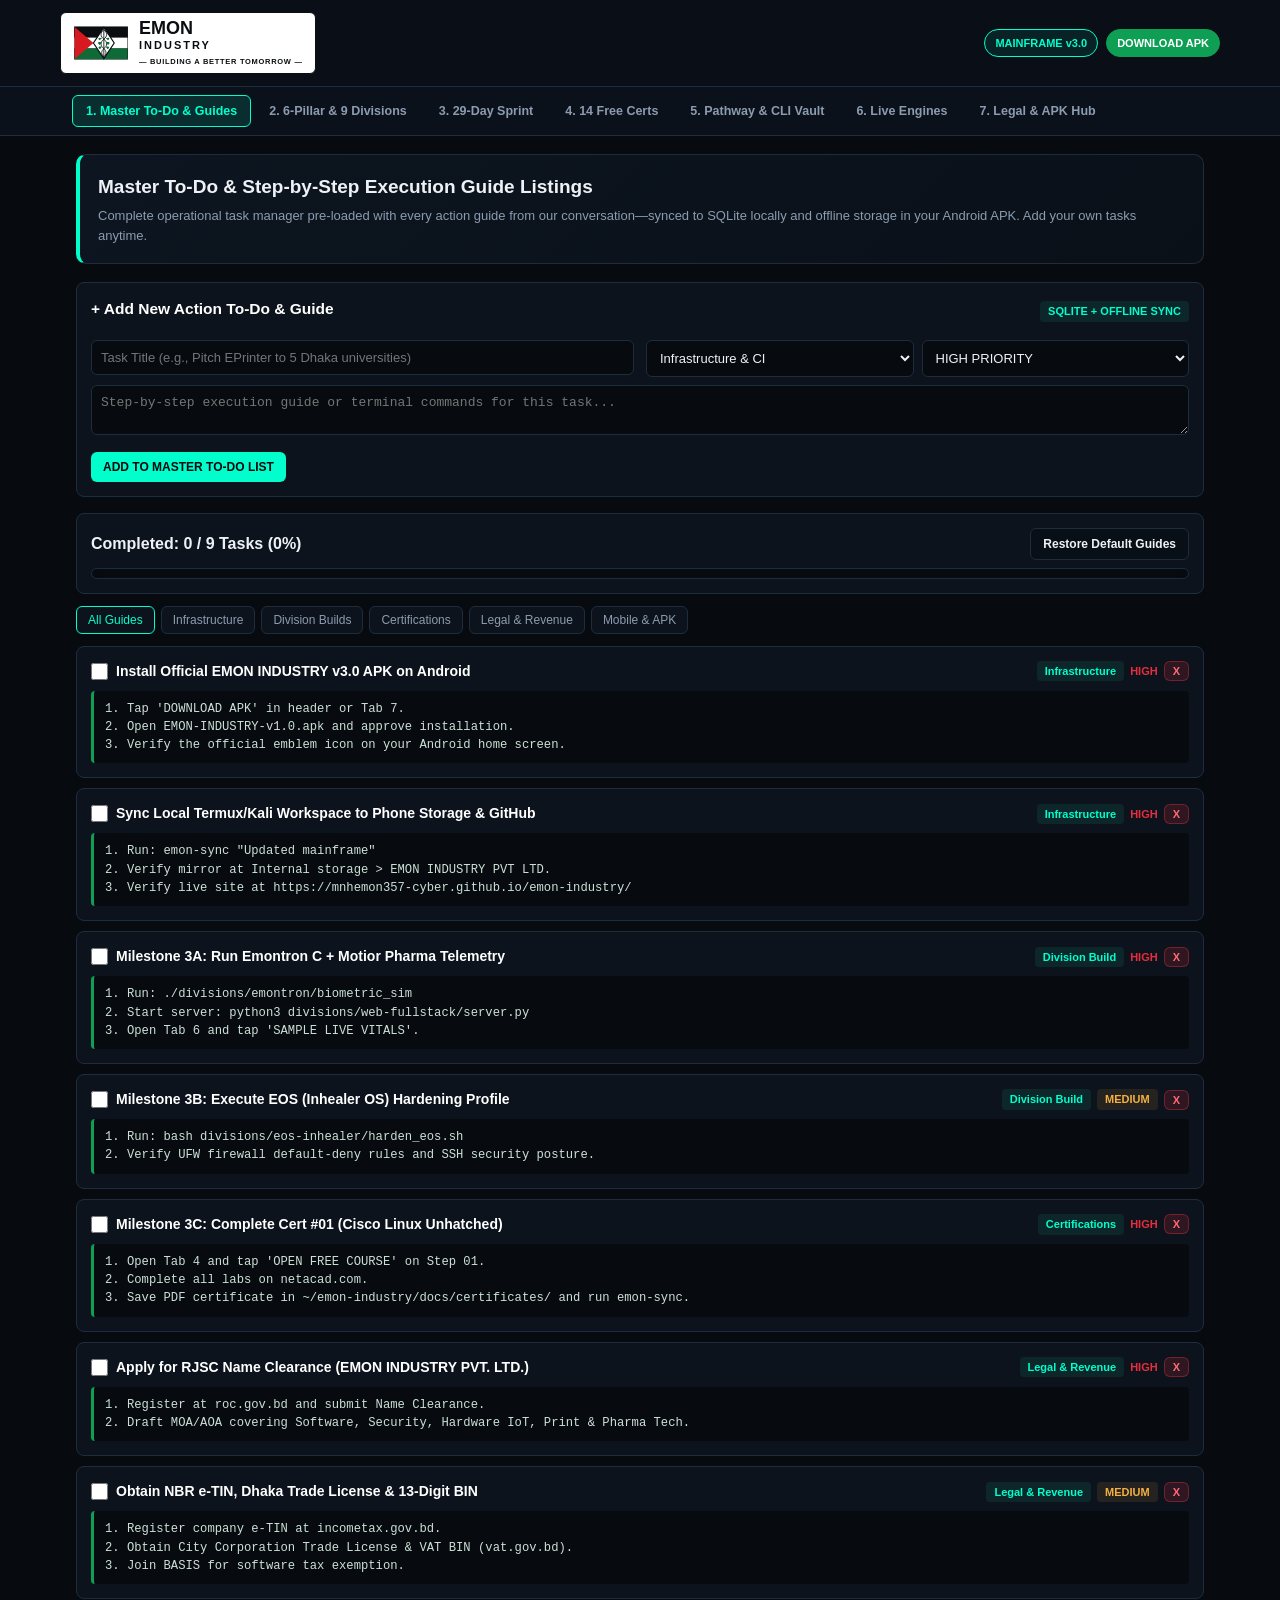
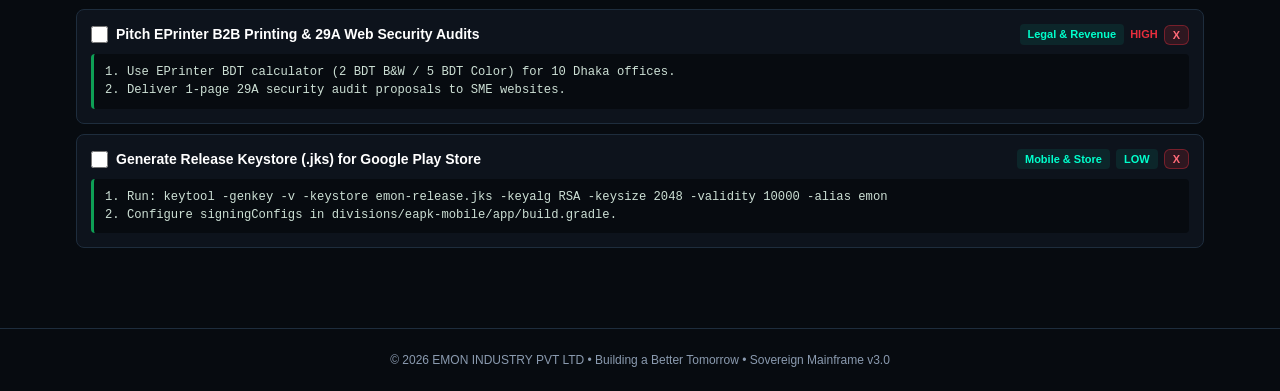
==== divisions/web-fullstack/index.html @ f4aa5db3 "Release v3.0: Master To-Do & Guide Listings, Emontron Telemetry, CLI Vault & Official APK" ====
<!DOCTYPE html>
<html lang="en">
<head>
<meta charset="UTF-8"><meta name="viewport" content="width=device-width,initial-scale=1.0">
<title>EMON INDUSTRY PVT LTD | Sovereign Mainframe v3.0</title>
<style>
:root{--bg:#070b10;--panel:#0d131c;--border:#1e2d3d;--cyan:#00ffcc;--green:#0e9f55;--red:#e62e3d;--gold:#f5b041;--text:#eef2f6;--muted:#8b9bb0}
*{box-sizing:border-box;margin:0;padding:0}body{background:var(--bg);color:var(--text);font-family:-apple-system,BlinkMacSystemFont,"Segoe UI",Roboto,sans-serif;line-height:1.5}
header{background:#0a0f17;border-bottom:1px solid var(--border);padding:12px 16px;position:sticky;top:0;z-index:200}
.nav{max-width:1160px;margin:auto;display:flex;justify-content:space-between;align-items:center;flex-wrap:wrap;gap:10px}
.logo{display:flex;align-items:center;gap:10px;background:#fff;padding:6px 12px;border-radius:6px;border:1.5px solid #0b0e11;color:#0b0e11}
.logo .t1{font-weight:900;font-size:18px;line-height:1}.logo .t2{font-weight:700;font-size:11px;letter-spacing:2px}.logo .t3{font-size:7.5px;font-weight:700;letter-spacing:.7px;margin-top:2px}
.pill{font-size:11px;font-weight:700;padding:5px 10px;border-radius:999px;border:1px solid var(--cyan);color:var(--cyan);background:rgba(0,255,204,.08);text-decoration:none}
.pill-apk{background:var(--green);border-color:var(--green);color:#fff}
.tabs{background:#0b111a;border-bottom:1px solid var(--border);overflow-x:auto;white-space:nowrap;position:sticky;top:64px;z-index:190}
.tabs-in{max-width:1160px;margin:auto;display:flex;gap:4px;padding:8px 12px}
.tbtn{background:transparent;color:var(--muted);border:1px solid transparent;padding:8px 13px;border-radius:6px;font-size:12.5px;font-weight:700;cursor:pointer}
.tbtn.active{background:rgba(0,255,204,.12);color:var(--cyan);border-color:var(--cyan)}
.wrap{max-width:1160px;margin:auto;padding:18px 16px 70px}.panel{display:none}.panel.active{display:block}
.banner{background:linear-gradient(135deg,#0d1520,#091018);border:1px solid var(--border);border-left:4px solid var(--cyan);border-radius:10px;padding:18px;margin-bottom:18px}
.banner h2{font-size:19px;margin-bottom:5px}.banner p{font-size:13px;color:var(--muted)}
.sh{display:flex;justify-content:space-between;align-items:center;flex-wrap:wrap;gap:8px;margin:20px 0 12px;padding-bottom:6px;border-bottom:1px solid var(--border)}
.sh h3{font-size:13.5px;letter-spacing:1px;text-transform:uppercase;color:var(--cyan)}
.grid{display:grid;grid-template-columns:repeat(auto-fit,minmax(290px,1fr));gap:12px}
.pgrid{display:grid;grid-template-columns:repeat(auto-fit,minmax(170px,1fr));gap:10px;margin-bottom:18px}
.pbox,.card,.stage{background:var(--panel);border:1px solid var(--border);border-radius:8px;padding:14px}
.pbox{border-top:3px solid var(--cyan)}.stage{border-left:4px solid var(--green);margin-bottom:10px}
.top{display:flex;justify-content:space-between;align-items:center;gap:8px;margin-bottom:6px}
.tr{font-size:11px;font-weight:800;color:var(--red)}.tc{font-size:11px;font-weight:700;color:var(--cyan);background:rgba(0,255,204,.08);padding:2px 8px;border-radius:4px}
.tg{font-size:11px;font-weight:700;color:var(--gold);background:rgba(245,176,65,.1);padding:2px 8px;border-radius:4px}
h4{font-size:15.5px;color:#fff;margin-bottom:5px}p,li{font-size:12.8px;color:var(--muted)}ul{padding-left:18px}
.mini{display:flex;flex-wrap:wrap;gap:4px;margin-top:9px}.mini span{font-size:10px;padding:2px 6px;border-radius:4px;background:#090f17;border:1px solid var(--border);color:#b7c5d6}
.pbar-bg{height:11px;background:#070b10;border-radius:999px;overflow:hidden;border:1px solid var(--border);margin-top:8px}
.pbar{height:100%;width:0%;background:linear-gradient(90deg,var(--green),var(--cyan));transition:width .2s}
.frow{display:flex;gap:6px;flex-wrap:wrap;margin:12px 0}.fbtn{background:var(--panel);color:var(--muted);border:1px solid var(--border);padding:6px 11px;border-radius:6px;font-size:12px;cursor:pointer}.fbtn.active{border-color:var(--cyan);color:var(--cyan)}
.day{display:flex;align-items:flex-start;gap:10px;background:var(--panel);border:1px solid var(--border);border-radius:8px;padding:11px 13px;margin-bottom:8px;cursor:pointer}
.day.done{border-color:rgba(14,159,85,.7);background:rgba(14,159,85,.07)}.day input{width:17px;height:17px;margin-top:2px;accent-color:var(--cyan)}
.todo-card{background:var(--panel);border:1px solid var(--border);border-radius:8px;padding:14px;margin-bottom:10px}
.todo-card.done{border-color:rgba(14,159,85,.7);opacity:.82}
.guide-box{margin-top:9px;background:#070b10;border-left:3px solid var(--green);padding:9px 11px;border-radius:4px;font-size:12.2px;color:#cde0d5;white-space:pre-line;font-family:monospace}
.cmd-row{display:flex;justify-content:space-between;align-items:center;gap:8px;background:#05080c;border:1px solid var(--border);padding:8px 10px;border-radius:6px;margin-top:8px;font-family:monospace;font-size:11.5px;color:var(--cyan);overflow-x:auto}
.btn{display:inline-flex;align-items:center;justify-content:center;padding:8px 12px;border-radius:6px;font-size:12px;font-weight:700;text-decoration:none;border:none;cursor:pointer}
.b-cyan{background:var(--cyan);color:#05080c}.b-green{background:var(--green);color:#fff}.b-dark{background:#090f17;color:var(--text);border:1px solid var(--border)}.b-red{background:rgba(230,46,61,.15);color:#ff6b78;border:1px solid rgba(230,46,61,.4)}
input,select,textarea{width:100%;background:#070b10;border:1px solid var(--border);color:var(--text);padding:9px;border-radius:6px;margin-top:8px;font-size:13px}
.out{margin-top:9px;background:#05080c;border-left:3px solid var(--cyan);padding:9px;font-size:12px;color:var(--cyan);white-space:pre-wrap;font-family:monospace}
footer{text-align:center;padding:22px;border-top:1px solid var(--border);color:var(--muted);font-size:12px}
</style>
</head>
<body>
<header><div class="nav">
  <div class="logo">
    <svg width="56" height="34" viewBox="0 0 116 72" xmlns="http://www.w3.org/2000/svg">
      <rect x="1" y="1" width="114" height="70" fill="#0B0E11"/>
      <rect x="2" y="2" width="112" height="22.6" fill="#0B0E11"/><rect x="2" y="24.6" width="112" height="22.8" fill="#FFF"/><rect x="2" y="47.4" width="112" height="22.6" fill="#0E6B38"/>
      <polygon points="2,2 42,36 2,70" fill="#D61A1F"/><polygon points="64,3 86,36 64,69 42,36" fill="#FFF" stroke="#0B0E11" stroke-width="2.5"/>
      <line x1="64" y1="5" x2="64" y2="67" stroke="#0B0E11" stroke-width="1.8"/>
      <path d="M64,8 C72,14 72,22 64,28 C56,34 56,42 64,48 C70,53 70,60 64,65" fill="none" stroke="#0B0E11" stroke-width="1.8"/>
      <path d="M64,8 C56,14 56,22 64,28 C72,34 72,42 64,48 C58,53 58,60 64,65" fill="none" stroke="#0B0E11" stroke-width="1.8"/>
      <path d="M60,26 C53,23 50,26 55,30 Z M60,35 C52,32 49,36 55,40 Z M60,44 C53,42 50,46 56,49 Z M68,26 C75,23 78,26 73,30 Z M68,35 C76,32 79,36 73,40 Z M68,44 C75,42 78,46 72,49 Z" fill="#0E6B38"/>
    </svg>
    <div><div class="t1">EMON</div><div class="t2">INDUSTRY</div><div class="t3">&mdash; BUILDING A BETTER TOMORROW &mdash;</div></div>
  </div>
  <div style="display:flex;gap:8px;flex-wrap:wrap;align-items:center">
    <span class="pill" id="badge">MAINFRAME v3.0</span>
    <a class="pill pill-apk" href="https://github.com/mnhemon357-cyber/emon-industry/releases/latest" target="_blank">DOWNLOAD APK</a>
  </div>
</div></header>

<nav class="tabs"><div class="tabs-in">
  <button class="tbtn active" onclick="go('t1',this)">1. Master To-Do &amp; Guides</button>
  <button class="tbtn" onclick="go('t2',this)">2. 6-Pillar &amp; 9 Divisions</button>
  <button class="tbtn" onclick="go('t3',this)">3. 29-Day Sprint</button>
  <button class="tbtn" onclick="go('t4',this)">4. 14 Free Certs</button>
  <button class="tbtn" onclick="go('t5',this)">5. Pathway &amp; CLI Vault</button>
  <button class="tbtn" onclick="go('t6',this)">6. Live Engines</button>
  <button class="tbtn" onclick="go('t7',this)">7. Legal &amp; APK Hub</button>
</div></nav>

<main class="wrap">
<!-- TAB 1: MASTER TO-DO & STEP-BY-STEP GUIDE LISTINGS -->
<section id="t1" class="panel active">
  <div class="banner">
    <h2>Master To-Do &amp; Step-by-Step Execution Guide Listings</h2>
    <p>Complete operational task manager pre-loaded with every action guide from our conversation—synced to SQLite locally and offline storage in your Android APK. Add your own tasks anytime.</p>
  </div>

  <div class="card" style="margin-bottom:16px">
    <div class="top"><h4>+ Add New Action To-Do &amp; Guide</h4><span class="tc" id="todoModeTag">SQLITE + OFFLINE SYNC</span></div>
    <div class="grid">
      <div><input type="text" id="tdTitle" placeholder="Task Title (e.g., Pitch EPrinter to 5 Dhaka universities)"></div>
      <div style="display:flex;gap:8px">
        <select id="tdCat">
          <option value="Infrastructure">Infrastructure &amp; CI</option>
          <option value="Division Build">Division Engineering</option>
          <option value="Certifications">Certifications</option>
          <option value="Legal & Revenue">Legal &amp; Revenue</option>
          <option value="Mobile & Store">Mobile &amp; APK</option>
        </select>
        <select id="tdPrio">
          <option value="HIGH">HIGH PRIORITY</option>
          <option value="MEDIUM">MEDIUM</option>
          <option value="LOW">LOW</option>
        </select>
      </div>
    </div>
    <textarea id="tdGuide" rows="2" placeholder="Step-by-step execution guide or terminal commands for this task..."></textarea>
    <button class="btn b-cyan" style="margin-top:10px" onclick="addTodo()">ADD TO MASTER TO-DO LIST</button>
  </div>

  <div class="card" style="margin-bottom:12px">
    <div style="display:flex;justify-content:space-between;align-items:center;flex-wrap:wrap;gap:8px">
      <strong id="tcount">Completed: 0 / 0 Tasks (0%)</strong>
      <button class="btn b-dark" onclick="resetTodos()">Restore Default Guides</button>
    </div>
    <div class="pbar-bg"><div class="pbar" id="tbar"></div></div>
  </div>

  <div class="frow">
    <button class="fbtn active" onclick="fTodo('ALL',this)">All Guides</button>
    <button class="fbtn" onclick="fTodo('Infrastructure',this)">Infrastructure</button>
    <button class="fbtn" onclick="fTodo('Division Build',this)">Division Builds</button>
    <button class="fbtn" onclick="fTodo('Certifications',this)">Certifications</button>
    <button class="fbtn" onclick="fTodo('Legal & Revenue',this)">Legal &amp; Revenue</button>
    <button class="fbtn" onclick="fTodo('Mobile & Store',this)">Mobile &amp; APK</button>
  </div>
  <div id="todoList"></div>
</section>

<!-- TAB 2: 6 PILLARS & 9 DIVISIONS -->
<section id="t2" class="panel">
  <div class="banner"><h2>Sovereign 6-Pillar System Across 9 Specialized Divisions</h2><p>Every division inside EMON INDUSTRY PVT LTD executes the exact same 6-Pillar industrial lifecycle from engineering to commercial revenue.</p></div>
  <div class="sh"><h3>The 6-Pillar Sovereign Framework</h3><span class="tc">ALL 9 DIVISIONS</span></div>
  <div class="pgrid" id="pillars"></div>
  <div class="sh"><h3>9 Sovereign Divisions Matrix</h3><span class="tc">OPERATIONAL</span></div>
  <div class="grid" id="divs"></div>
</section>

<!-- TAB 3: 29-DAY SPRINT -->
<section id="t3" class="panel">
  <div class="banner"><h2>29-Day Sovereign Execution Sprint</h2><p>Tap any day to mark it complete. Progress saves automatically across sessions.</p></div>
  <div class="card"><div style="display:flex;justify-content:space-between;align-items:center;flex-wrap:wrap;gap:8px"><strong id="scount">Progress: 0 / 29 Days (0%)</strong><button class="btn b-dark" onclick="resetS()">Reset</button></div><div class="pbar-bg"><div class="pbar" id="sbar"></div></div></div>
  <div class="frow">
    <button class="fbtn active" onclick="filt('all',this)">All 29 Days</button>
    <button class="fbtn" onclick="filt('w1',this)">Week 1 (1-7)</button>
    <button class="fbtn" onclick="filt('w2',this)">Week 2 (8-14)</button>
    <button class="fbtn" onclick="filt('w3',this)">Week 3 (15-21)</button>
    <button class="fbtn" onclick="filt('w4',this)">Week 4 (22-29)</button>
  </div>
  <div id="slist"></div>
</section>

<!-- TAB 4: 14 FREE CERTIFICATIONS -->
<section id="t4" class="panel">
  <div class="banner"><h2>14-Step Free Global Certification Roadmap ("What After What")</h2><p>100% free international credentials ordered from zero experience to enterprise architecture. Tap any button to enroll free.</p></div>
  <div class="sh"><h3 id="ccount">Earned Credentials: 0 / 14</h3><span class="tc">100% FREE LINKS</span></div>
  <div class="grid" id="certs"></div>
</section>

<!-- TAB 5: FULL PATHWAY & CLI COMMAND VAULT -->
<section id="t5" class="panel">
  <div class="banner"><h2>Child-to-Enterprise Pathway Guide &amp; Terminal Command Vault</h2><p>Complete zero-to-global blueprint plus one-tap copyable commands for Termux, Kali NetHunter, and local servers.</p></div>
  <div class="sh"><h3>One-Tap Sovereign Terminal Command Vault</h3><span class="tc">TERMUX / KALI</span></div>
  <div class="grid" style="margin-bottom:18px" id="cmdVault"></div>
  <div class="sh"><h3>6-Stage Zero-to-Global Execution Blueprint</h3><span class="tc">MASTER GUIDE</span></div>
  <div id="path"></div>
</section>

<!-- TAB 6: LIVE DIVISION ENGINES -->
<section id="t6" class="panel">
  <div class="banner"><h2>Live Division Engines (SQLite Backend + Offline APK Mode)</h2><p>Operate Emontron + Motior Pharma live clinical vitals, EPrinter BDT quotes, 29A security audits, and Efirm client desk.</p></div>
  <div class="grid">
    <div class="card"><div class="top"><h4>Emontron + Motior Pharma Vitals</h4><span class="tr">DIV-01 &amp; 09</span></div><p>Stream C-simulated patient/device telemetry (Temp °C, SpO2 %, Heart BPM).</p><button class="btn b-green" style="width:100%;margin-top:9px" onclick="sampleVitals()">SAMPLE LIVE VITALS</button><div class="out" id="vout">Click above to sample biometric sensors...</div></div>
    <div class="card"><div class="top"><h4>EPrinter Cloud Quote</h4><span class="tr">DIV-08</span></div><p>Instant A4 print pricing in BDT.</p><input type="number" id="pg" value="50" min="1"><select id="pm"><option value="bw">Black &amp; White (2 BDT/page)</option><option value="color">Color Laser (5 BDT/page)</option></select><button class="btn b-cyan" style="width:100%;margin-top:9px" onclick="qCalc()">CALCULATE QUOTE</button><div class="out" id="qout">Ready...</div></div>
    <div class="card"><div class="top"><h4>29A Node Security Audit</h4><span class="tr">DIV-03</span></div><p>Verify host sockets, SHA-256 hash &amp; runtime posture.</p><input type="text" value="127.0.0.1 // LOCAL NODE" readonly><button class="btn b-cyan" style="width:100%;margin-top:9px" onclick="audit()">RUN 29A SCAN</button><div class="out" id="aout">Ready...</div></div>
    <div class="card"><div class="top"><h4>Efirm Client Desk</h4><span class="tr">DIV-06</span></div><p>Dispatch project or investor inquiries.</p><input type="text" id="cn" placeholder="Name / Company"><input type="email" id="ce" placeholder="Email"><textarea id="cm" rows="2" placeholder="Project scope"></textarea><button class="btn b-cyan" style="width:100%;margin-top:9px" onclick="inq()">SUBMIT INQUIRY</button><div class="out" id="iout">SQLite &amp; Offline Relay Ready.</div></div>
  </div>
</section>

<!-- TAB 7: LEGAL & APK HUB -->
<section id="t7" class="panel">
  <div class="banner"><h2>Official Android APK Hub &amp; Bangladesh / Global Legal Roadmap</h2><p>Direct APK downloads, live repository links, RJSC incorporation checklist, and Play Store release guide.</p></div>
  <div class="grid" style="margin-bottom:18px">
    <div class="card"><div class="top"><h4>Official Android App (EAPK)</h4><span class="tc">APK v3.0</span></div><p>Native Android app with official EMON INDUSTRY emblem, Master To-Do Guide, 29-day sprint, and free certification hub.</p><div style="display:flex;gap:8px;flex-wrap:wrap;margin-top:10px"><a class="btn b-green" href="https://github.com/mnhemon357-cyber/emon-industry/releases/download/v1.0-latest/EMON-INDUSTRY-v1.0.apk" target="_blank">DIRECT DOWNLOAD .APK</a><a class="btn b-dark" href="https://github.com/mnhemon357-cyber/emon-industry/releases" target="_blank">RELEASES</a></div></div>
    <div class="card"><div class="top"><h4>Live Website &amp; GitHub Mainframe</h4><span class="tc">CI/CD GREEN</span></div><p>Synchronized across Termux/Kali, Phone Internal Storage, GitHub Pages, and Android.</p><div style="display:flex;gap:8px;flex-wrap:wrap;margin-top:10px"><a class="btn b-cyan" href="https://mnhemon357-cyber.github.io/emon-industry/" target="_blank">LIVE WEBSITE</a><a class="btn b-dark" href="https://github.com/mnhemon357-cyber/emon-industry" target="_blank">GITHUB REPO</a></div></div>
  </div>
  <div class="sh"><h3>Bangladesh RJSC &amp; Global Expansion Checklist</h3><span class="tc">LEGAL &amp; BANKING</span></div>
  <div class="grid">
    <div class="stage"><h4>Phase A: Bangladesh Pvt. Ltd. Registration (RJSC)</h4><ul><li><strong>1. Name Clearance:</strong> Apply at roc.gov.bd for EMON INDUSTRY PVT. LTD.</li><li><strong>2. MOA &amp; AOA:</strong> Cover Software, Cybersecurity, IoT Hardware, Print &amp; Health-Tech.</li><li><strong>3. Incorporation:</strong> Submit Form IX, Form XII &amp; digital signatures for Certificate.</li><li><strong>4. Tax &amp; Trade:</strong> Obtain Company e-TIN (NBR), Trade License &amp; 13-digit BIN (VAT).</li></ul></div>
    <div class="stage"><h4>Phase B: Banking, BASIS &amp; Global Scale</h4><ul><li><strong>5. Corporate Bank &amp; ERQ:</strong> Open BDT &amp; USD Export Retention Quota account.</li><li><strong>6. BASIS Membership:</strong> Register with BASIS for IT/software tax exemptions.</li><li><strong>7. Global Billing:</strong> Enable Wise Business / Payoneer / SWIFT for US, EU, UK &amp; GCC clients.</li><li><strong>8. International Holding:</strong> Expand via Delaware C-Corp or Singapore Pte. Ltd.</li></ul></div>
  </div>
</section>
</main>
<footer>&copy; 2026 EMON INDUSTRY PVT LTD &bull; Building a Better Tomorrow &bull; Sovereign Mainframe v3.0</footer>

<script>
function go(id,b){document.querySelectorAll('.panel').forEach(p=>p.classList.remove('active'));document.querySelectorAll('.tbtn').forEach(x=>x.classList.remove('active'));document.getElementById(id).classList.add('active');b.classList.add('active')}
if(window.EmonAndroid)document.getElementById('badge').textContent='ANDROID APP: '+window.EmonAndroid.getDeviceInfo();

// --- TAB 1: MASTER TO-DO & STEP-BY-STEP GUIDE MANAGER ---
const SEED_TODOS=[
  {id:1,category:"Infrastructure",priority:"HIGH",done:false,title:"Install Official EMON INDUSTRY v3.0 APK on Android",guide:"1. Tap 'DOWNLOAD APK' in header or Tab 7.\n2. Open EMON-INDUSTRY-v1.0.apk and approve installation.\n3. Verify the official emblem icon on your Android home screen."},
  {id:2,category:"Infrastructure",priority:"HIGH",done:false,title:"Sync Local Termux/Kali Workspace to Phone Storage & GitHub",guide:"1. Run: emon-sync \"Updated mainframe\"\n2. Verify mirror at Internal storage > EMON INDUSTRY PVT LTD.\n3. Verify live site at https://mnhemon357-cyber.github.io/emon-industry/"},
  {id:3,category:"Division Build",priority:"HIGH",done:false,title:"Milestone 3A: Run Emontron C + Motior Pharma Telemetry",guide:"1. Run: ./divisions/emontron/biometric_sim\n2. Start server: python3 divisions/web-fullstack/server.py\n3. Open Tab 6 and tap 'SAMPLE LIVE VITALS'."},
  {id:4,category:"Division Build",priority:"MEDIUM",done:false,title:"Milestone 3B: Execute EOS (Inhealer OS) Hardening Profile",guide:"1. Run: bash divisions/eos-inhealer/harden_eos.sh\n2. Verify UFW firewall default-deny rules and SSH security posture."},
  {id:5,category:"Certifications",priority:"HIGH",done:false,title:"Milestone 3C: Complete Cert #01 (Cisco Linux Unhatched)",guide:"1. Open Tab 4 and tap 'OPEN FREE COURSE' on Step 01.\n2. Complete all labs on netacad.com.\n3. Save PDF certificate in ~/emon-industry/docs/certificates/ and run emon-sync."},
  {id:6,category:"Legal & Revenue",priority:"HIGH",done:false,title:"Apply for RJSC Name Clearance (EMON INDUSTRY PVT. LTD.)",guide:"1. Register at roc.gov.bd and submit Name Clearance.\n2. Draft MOA/AOA covering Software, Security, Hardware IoT, Print & Pharma Tech."},
  {id:7,category:"Legal & Revenue",priority:"MEDIUM",done:false,title:"Obtain NBR e-TIN, Dhaka Trade License & 13-Digit BIN",guide:"1. Register company e-TIN at incometax.gov.bd.\n2. Obtain City Corporation Trade License & VAT BIN (vat.gov.bd).\n3. Join BASIS for software tax exemption."},
  {id:8,category:"Legal & Revenue",priority:"HIGH",done:false,title:"Pitch EPrinter B2B Printing & 29A Web Security Audits",guide:"1. Use EPrinter BDT calculator (2 BDT B&W / 5 BDT Color) for 10 Dhaka offices.\n2. Deliver 1-page 29A security audit proposals to SME websites."},
  {id:9,category:"Mobile & Store",priority:"LOW",done:false,title:"Generate Release Keystore (.jks) for Google Play Store",guide:"1. Run: keytool -genkey -v -keystore emon-release.jks -keyalg RSA -keysize 2048 -validity 10000 -alias emon\n2. Configure signingConfigs in divisions/eapk-mobile/app/build.gradle."}
];
let todos=JSON.parse(localStorage.getItem('emon_todos_v3')||'null')||JSON.parse(JSON.stringify(SEED_TODOS));
let todoFilter='ALL',useApiTodos=false;

async function syncTodosFromServer(){
  try{
    const r=await fetch('/api/todos');if(!r.ok)throw 0;
    const d=await r.json();
    if(d.todos&&d.todos.length){todos=d.todos;useApiTodos=true;document.getElementById('todoModeTag').textContent='SQLITE DB CONNECTED';renderTodos();}
  }catch(e){}
}

function saveLocalTodos(){localStorage.setItem('emon_todos_v3',JSON.stringify(todos))}

function renderTodos(){
  const box=document.getElementById('todoList');
  let done=0,html='';
  todos.forEach(t=>{
    if(t.done)done++;
    if(todoFilter!=='ALL'&&t.category!==todoFilter)return;
    const pBadge=t.priority==='HIGH'?'tr':(t.priority==='MEDIUM'?'tg':'tc');
    html+=`<div class="todo-card ${t.done?'done':''}">
      <div class="top">
        <div style="display:flex;align-items:center;gap:8px">
          <input type="checkbox" style="width:17px;height:17px;margin:0;accent-color:var(--cyan)" ${t.done?'checked':''} onchange="toggleTodo(${t.id})">
          <strong style="font-size:14px;color:#fff;${t.done?'text-decoration:line-through':''}">${t.title}</strong>
        </div>
        <div style="display:flex;gap:6px;align-items:center">
          <span class="tc">${t.category}</span>
          <span class="${pBadge}">${t.priority}</span>
          <button class="btn b-red" style="padding:3px 8px;font-size:11px" onclick="delTodo(${t.id})">X</button>
        </div>
      </div>
      <div class="guide-box">${t.guide}</div>
    </div>`;
  });
  box.innerHTML=html||'<p>No tasks in this category.</p>';
  const pct=todos.length?Math.round(done/todos.length*100):0;
  document.getElementById('tcount').textContent=`Completed: ${done} / ${todos.length} Tasks (${pct}%)`;
  document.getElementById('tbar').style.width=pct+'%';
}

async function addTodo(){
  const title=document.getElementById('tdTitle').value.trim();
  const category=document.getElementById('tdCat').value;
  const priority=document.getElementById('tdPrio').value;
  const guide=document.getElementById('tdGuide').value.trim()||"1. Learn -> 2. Build -> 3. Validate -> 4. Publish -> 5. Brand -> 6. Earn.";
  if(!title)return;
  if(useApiTodos){
    await fetch('/api/todos',{method:'POST',headers:{'Content-Type':'application/json'},body:JSON.stringify({category,priority,title,guide})});
    await syncTodosFromServer();
  }else{
    todos.unshift({id:Date.now(),category,priority,title,guide,done:false});
    saveLocalTodos();renderTodos();
  }
  document.getElementById('tdTitle').value='';document.getElementById('tdGuide').value='';
}

async function toggleTodo(id){
  if(useApiTodos){await fetch('/api/todos/toggle',{method:'POST',headers:{'Content-Type':'application/json'},body:JSON.stringify({id})});await syncTodosFromServer();}
  else{todos=todos.map(t=>t.id===id?{...t,done:!t.done}:t);saveLocalTodos();renderTodos();}
}

async function delTodo(id){
  if(useApiTodos){await fetch('/api/todos/delete',{method:'POST',headers:{'Content-Type':'application/json'},body:JSON.stringify({id})});await syncTodosFromServer();}
  else{todos=todos.filter(t=>t.id!==id);saveLocalTodos();renderTodos();}
}

function fTodo(c,b){todoFilter=c;document.querySelectorAll('#t1 .fbtn').forEach(x=>x.classList.remove('active'));b.classList.add('active');renderTodos()}
function resetTodos(){todos=JSON.parse(JSON.stringify(SEED_TODOS));saveLocalTodos();renderTodos()}
renderTodos();syncTodosFromServer();

// --- TAB 2: 6 PILLARS & 9 DIVISIONS ---
const PILLARS=[
  ["PILLAR 01","1. LEARN","Master low-level CS, RFC manuals, and 14 free international certifications."],
  ["PILLAR 02","2. BUILD","Write clean production code in C, Python, Raku, Java, and Shell."],
  ["PILLAR 03","3. VALIDATE","Automated GitHub Actions CI/CD testing, security scans, and verification."],
  ["PILLAR 04","4. PUBLISH","Deploy live GitHub Pages portals, signed Android APKs, and public docs."],
  ["PILLAR 05","5. BRAND","Unified EMON INDUSTRY corporate identity and executive datasheets."],
  ["PILLAR 06","6. EARN","Monetize via B2B SaaS, security audits, print logistics, and hardware."]
];
document.getElementById('pillars').innerHTML=PILLARS.map(p=>`<div class="pbox"><div class="tr">${p[0]}</div><h4>${p[1]}</h4><p>${p[2]}</p></div>`).join('');

const DIVS=[
  ["DIV-01","Emontron","C / RTOS / ESP32","Embedded IoT microcontrollers, biometric sensors, and hardware engineering."],
  ["DIV-02","Esecurity","Raku / Linux / SOC","24/7 Security Operations Center, log correlation, and perimeter defense."],
  ["DIV-03","29A Cyber Guardian","Python / Kali / Crypto","Authorized pentesting, cryptographic verification, and vulnerability audits."],
  ["DIV-04","EOS (Inhealer OS)","Debian / Kernel / Bash","Hardened privacy-first Linux OS built for developers and cyber defense."],
  ["DIV-05","EMON (EI)","Python / Local LLM","On-bound autonomous AI security analyst and offline local intelligence."],
  ["DIV-06","Efirm","Java / SQLite / REST","Custom enterprise ERP, automated VAT invoicing, and B2B software."],
  ["DIV-07","EAPK","Java / Android SDK","Native Android apps, mobile terminals, and automated APK distribution."],
  ["DIV-08","EPrinter","Python / HTML5 / PDF","Automated cloud document pricing, PDF workflows, and print logistics."],
  ["DIV-09","Motior Pharma","C / Python / HL7","Digital health telemetry dashboards, diagnostic sensors, and pharma tech."]
];
document.getElementById('divs').innerHTML=DIVS.map(d=>`<div class="card"><div class="top"><h4>${d[1]}</h4><span class="tr">${d[0]}</span></div><p>${d[3]}</p><div style="margin-top:8px"><span class="tc">${d[2]}</span></div><div class="mini"><span>1.Learn</span><span>2.Build</span><span>3.Validate</span><span>4.Publish</span><span>5.Brand</span><span>6.Earn</span></div></div>`).join('');

// --- TAB 3: 29-DAY SPRINT ---
const DAYS=[
  [1,"w1","Day 01: Sovereign Mainframe & Git Setup","Initialize emon-industry repo, 9 divisions, and PAT authentication."],
  [2,"w1","Day 02: Emontron C Sensor Core","Compile native C biometric & voltage telemetry simulator."],
  [3,"w1","Day 03: Esecurity Raku Log Filter","Build Raku regex parser extracting malicious SSH/HTTP IPs."],
  [4,"w1","Day 04: 29A Cryptographic Integrity Tool","Implement SHA-256 hashing and local socket audit in Python."],
  [5,"w1","Day 05: Efirm Java Enterprise Core","Compile Java invoicing & VAT ledger module."],
  [6,"w1","Day 06: GitHub Actions Multi-Language CI","Verify C, Python, Raku, and Java builds automatically."],
  [7,"w1","Day 07: Internal Storage Mirror (sync_all.sh)","Single-command sync to Android storage & GitHub."],
  [8,"w2","Day 08: Full-Stack Web & SQLite Server","Launch dark-mode portal with Python HTTP & SQLite DB."],
  [9,"w2","Day 09: GitHub Pages Public Deployment","Publish live corporate portal on github.io."],
  [10,"w2","Day 10: Native Android APK + Official Logo","Build Android app with custom launcher icon & CI APK builder."],
  [11,"w2","Day 11: Cert #01 — Cisco Linux Unhatched","Complete free Linux course & save PDF certificate."],
  [12,"w2","Day 12: Cert #02 — Cisco Intro to Cybersecurity","Complete free cybersecurity fundamentals credential."],
  [13,"w2","Day 13: Cert #03 — Cisco Networking Basics","Master IPv4/IPv6, subnetting, and packet routing."],
  [14,"w2","Day 14: Cert #04 — freeCodeCamp Responsive Web","Verify responsive HTML5/CSS3 portal standards."],
  [15,"w3","Day 15: EOS (Inhealer OS) Hardening Profile","Package UFW firewall, SSH hardening, and custom MOTD."],
  [16,"w3","Day 16: EMON (EI) Offline AI Log Analyzer","Build offline JSON SOC anomaly summarizer."],
  [17,"w3","Day 17: Motior Pharma Health Telemetry","Connect Emontron C vitals to clinical alert thresholds."],
  [18,"w3","Day 18: Cert #05 & #06 — Cisco & Kaggle Python","Complete Python Essentials 1 and Kaggle Python."],
  [19,"w3","Day 19: Cert #07 — ISC2 Certified in Cybersecurity","Complete ISC2 CC domains and practice exams."],
  [20,"w3","Day 20: Cert #08 — PortSwigger Web Security","Complete SQLi, XSS, and CSRF offensive labs."],
  [21,"w3","Day 21: Bangladesh RJSC Name & MOA Draft","Prepare EMON INDUSTRY PVT LTD incorporation filings."],
  [22,"w4","Day 22: EPrinter Commercial Launch","Publish A4 rate card and pitch 10 local offices/campuses."],
  [23,"w4","Day 23: 29A Web Security Audit Offer","Package 1-page vulnerability audit proposal for SMEs."],
  [24,"w4","Day 24: Efirm SME Billing & Inventory Demo","Prepare Efirm invoicing demo for retail & pharmacies."],
  [25,"w4","Day 25: Cert #09 & #10 — Ethical Hacker & Linux","Complete Cisco Ethical Hacker & Linux Foundation free courses."],
  [26,"w4","Day 26: Cert #11 & #12 — AWS Cloud & Elements of AI","Complete AWS Cloud Practitioner & Helsinki Elements of AI."],
  [27,"w4","Day 27: Cert #13 & #14 — IBM SkillsBuild & CS50","Complete IBM Cybersecurity & Harvard CS50 problem sets."],
  [28,"w4","Day 28: International Client Outreach","Publish verified GitHub portfolio, APK & enterprise catalog."],
  [29,"w4","Day 29: Full 6-Pillar Audit & Month-2 Scale","Verify all 9 divisions, encrypted backup & revenue targets."]
];
let sd=JSON.parse(localStorage.getItem('emon_s29')||'{}'),wf='all';
function rSprint(){
  let done=0,html='';
  DAYS.forEach(x=>{
    const ok=!!sd[x[0]];if(ok)done++;
    if(wf!=='all'&&x[1]!==wf)return;
    html+=`<label class="day ${ok?'done':''}"><input type="checkbox" ${ok?'checked':''} onchange="tDay(${x[0]})"><div><strong style="font-size:13.5px;color:#fff">${x[2]}</strong><p>${x[3]}</p></div></label>`;
  });
  document.getElementById('slist').innerHTML=html;
  const pct=Math.round(done/29*100);
  document.getElementById('scount').textContent=`Progress: ${done} / 29 Days (${pct}%)`;
  document.getElementById('sbar').style.width=pct+'%';
}
function tDay(d){sd[d]=!sd[d];localStorage.setItem('emon_s29',JSON.stringify(sd));rSprint()}
function filt(w,b){wf=w;document.querySelectorAll('#t3 .fbtn').forEach(x=>x.classList.remove('active'));b.classList.add('active');rSprint()}
function resetS(){sd={};localStorage.setItem('emon_s29','{}');rSprint()}
rSprint();

// --- TAB 4: 14 FREE CERTIFICATIONS ---
const CERTS=[
  ["STEP 01","Cisco NDG Linux Unhatched","Cisco NetAcad","EOS / Inhealer","https://www.netacad.com/courses/linux-unhatched","Linux CLI navigation, permissions, and file systems."],
  ["STEP 02","Introduction to Cybersecurity","Cisco NetAcad","Esecurity","https://www.netacad.com/courses/introduction-to-cybersecurity","Threat landscape, malware defense, and SOC foundations."],
  ["STEP 03","Networking Basics","Cisco NetAcad","29A / Esecurity","https://www.netacad.com/courses/networking-basics","IPv4/IPv6 addressing, routers, switches, and DNS."],
  ["STEP 04","Responsive Web Design","freeCodeCamp","Efirm / EPrinter","https://www.freecodecamp.org/learn/2022/responsive-web-design/","Production HTML5 & CSS3 portals for mobile and desktop."],
  ["STEP 05","Python Essentials 1","Cisco NetAcad","EMON EI / 29A","https://www.netacad.com/courses/python-essentials-1","Python automation, data structures, and backend scripting."],
  ["STEP 06","Python & Pandas Analytics","Kaggle Learn","Motior Pharma","https://www.kaggle.com/learn/python","Data processing and clinical telemetry analytics."],
  ["STEP 07","Certified in Cybersecurity (CC)","ISC2 Official","Esecurity / 29A","https://www.isc2.org/certifications/cc","Globally recognized ISO/IEC 17024 cybersecurity credential."],
  ["STEP 08","Web Security Academy (OWASP)","PortSwigger","29A Guardian","https://portswigger.net/web-security","Hands-on labs for SQLi, XSS, SSRF, and auth bypass."],
  ["STEP 09","Cisco Ethical Hacker","Cisco NetAcad","29A Guardian","https://www.netacad.com/courses/ethical-hacker","Penetration testing methodology and vulnerability reporting."],
  ["STEP 10","Linux & Kernel Free Courses","Linux Foundation","EOS / Emontron","https://training.linuxfoundation.org/resources/?_sft_content_type=free-course","Open-source Linux, Git, and embedded engineering."],
  ["STEP 11","AWS Cloud Practitioner","AWS Skill Builder","Efirm / EPrinter","https://explore.skillbuilder.aws/learn/course/external/view/elearning/134/aws-cloud-practitioner-essentials","Cloud deployment, IAM security, and server hosting."],
  ["STEP 12","Elements of AI","Univ. of Helsinki","EMON (EI)","https://course.elementsofai.com/","Artificial intelligence, neural networks, and reasoning."],
  ["STEP 13","Cybersecurity Fundamentals","IBM SkillsBuild","Esecurity","https://skillsbuild.org/","Enterprise incident response, SIEM, and governance."],
  ["STEP 14","CS50: Computer Science","Harvard Online","All 9 Divisions","https://www.harvardonline.harvard.edu/course/cs50-introduction-computer-science","C memory management, algorithms, SQL, and full-stack."]
];
let ec=JSON.parse(localStorage.getItem('emon_c14')||'{}');
function rCerts(){
  let cnt=0,html='';
  CERTS.forEach((c,i)=>{
    const ok=!!ec[i];if(ok)cnt++;
    html+=`<div class="card" style="${ok?'border-color:#0e9f55':''}"><div class="top"><span class="tr">${c[0]}</span><span class="tc">${c[3]}</span></div><h4>${c[1]}</h4><div style="font-size:11.5px;color:var(--cyan);margin-bottom:5px">${c[2]} &bull; 100% FREE</div><p>${c[5]}</p><div style="display:flex;gap:8px;margin-top:10px"><a class="btn b-cyan" style="flex:1" href="${c[4]}" target="_blank">OPEN FREE COURSE &rarr;</a><button class="btn ${ok?'b-green':'b-dark'}" onclick="tCert(${i})">${ok?'EARNED':'MARK DONE'}</button></div></div>`;
  });
  document.getElementById('certs').innerHTML=html;
  document.getElementById('ccount').textContent=`Earned Credentials: ${cnt} / 14`;
}
function tCert(i){ec[i]=!ec[i];localStorage.setItem('emon_c14',JSON.stringify(ec));rCerts()}
rCerts();

// --- TAB 5: PATHWAY & CLI VAULT ---
const CMDS=[
  ["Sync Phone Storage + GitHub","emon-sync \"Update mainframe\""],
  ["Start Full-Stack SQLite Server","python3 ~/emon-industry/divisions/web-fullstack/server.py"],
  ["Run Emontron C Biometric Sensor","~/emon-industry/divisions/emontron/biometric_sim"],
  ["Run EOS Sovereign Hardening","bash ~/emon-industry/divisions/eos-inhealer/harden_eos.sh"]
];
document.getElementById('cmdVault').innerHTML=CMDS.map((c,i)=>`<div class="card"><div class="top"><h4>${c[0]}</h4><span class="tc">CLI</span></div><div class="cmd-row"><span id="cmd_${i}">${c[1]}</span><button class="btn b-cyan" style="padding:4px 9px;font-size:11px" onclick="copyCmd(${i},this)">COPY</button></div></div>`).join('');
function copyCmd(i,b){navigator.clipboard?.writeText(document.getElementById('cmd_'+i).textContent);b.textContent='COPIED';setTimeout(()=>b.textContent='COPY',1500)}

const PATH=[
  ["Stage 1: Machine Core, Binary & C Hardware Logic (Emontron)",["Master CPU registers, RAM addresses, bits/bytes, and binary logic.","Compile native C programs with GCC (gcc main.c -o app).","Simulate embedded temperature, SpO2, and voltage sensors."]],
  ["Stage 2: Sovereign Linux OS & Shell Automation (EOS / Inhealer)",["Master /etc, /var, /opt, chmod/chown permissions, and systemd.","Write Bash automation and Raku regex log filters for Esecurity.","Harden servers with UFW firewalls and SSH key authentication."]],
  ["Stage 3: Full-Stack Web, SQLite & Native APKs (Efirm, EPrinter & EAPK)",["Build responsive dark-mode portals in HTML5, CSS3, and JS.","Build zero-dependency Python REST APIs with SQLite databases.","Compile native Android APKs with JS hardware bridges via GitHub Actions."]],
  ["Stage 4: Offensive & Defensive Cyber Warfare (29A & Esecurity)",["Inspect TCP/IP packets, DNS queries, and TLS handshakes.","Audit web apps against OWASP Top 10 (SQLi, XSS, CSRF).","Generate SHA-256 cryptographic file integrity manifests."]],
  ["Stage 5: On-Bound Local AI & Health Telemetry (EMON EI & Motior)",["Run offline local intelligence pipelines without external cloud leaks.","Output deterministic JSON alerts for security and clinical vitals."]],
  ["Stage 6: Commercial Monetization & Global Scale",["Execute Learn -> Build -> Validate -> Publish -> Brand -> Earn.","Incorporate with RJSC Bangladesh, e-TIN, Trade License, BIN & BASIS.","Scale globally with USD ERQ banking and international B2B contracts."]]
];
document.getElementById('path').innerHTML=PATH.map(s=>`<div class="stage"><h4>${s[0]}</h4><ul>${s[1].map(li=>`<li>${li}</li>`).join('')}</ul></div>`).join('');

// --- TAB 6: LIVE ENGINES ---
async function sampleVitals(){
  const o=document.getElementById('vout');
  try{const r=await fetch('/api/telemetry');if(!r.ok)throw 0;o.textContent=JSON.stringify(await r.json(),null,2)}
  catch(e){
    const t=(36.4+Math.random()*1.2).toFixed(1),sp=96+Math.floor(Math.random()*4),bpm=68+Math.floor(Math.random()*22);
    o.textContent=JSON.stringify({source:"Emontron DIV-01 -> Motior Pharma DIV-09",temp_c:Number(t),spo2_pct:sp,heart_bpm:bpm,clinical_status:t>37.5?"ALERT":"NORMAL"},null,2);
  }
}
async function qCalc(){const p=Math.max(1,parseInt(document.getElementById('pg').value||'1',10)),m=document.getElementById('pm').value,o=document.getElementById('qout');try{const r=await fetch('/api/quote',{method:'POST',headers:{'Content-Type':'application/json'},body:JSON.stringify({pages:p,mode:m})});if(!r.ok)throw 0;const d=await r.json();o.textContent=`[DB ORDER #${d.order_id}] ${d.pages} pages (${d.mode.toUpperCase()}) = BDT ${d.total_bdt}`}catch(e){o.textContent=`[INSTANT QUOTE] ${p} pages (${m.toUpperCase()}) = BDT ${p*(m==='color'?5:2)}`}}
async function audit(){const o=document.getElementById('aout');o.textContent='Scanning...';try{const r=await fetch('/api/scan');if(!r.ok)throw 0;o.textContent=JSON.stringify(await r.json(),null,2)}catch(e){o.textContent=JSON.stringify({agency:"29A Cyber Guardian",runtime:window.EmonAndroid?"Native Android APK":"Web Portal",device:window.EmonAndroid?window.EmonAndroid.getDeviceInfo():navigator.platform,status:"VERIFIED CLEAN"},null,2)}}
async function inq(){const n=document.getElementById('cn').value.trim(),e=document.getElementById('ce').value.trim(),m=document.getElementById('cm').value.trim(),o=document.getElementById('iout');if(!n||!e){o.textContent='Enter Name and Email.';return}try{const r=await fetch('/api/inquiries',{method:'POST',headers:{'Content-Type':'application/json'},body:JSON.stringify({name:n,email:e,message:m})});if(!r.ok)throw 0;const d=await r.json();o.textContent=`[SAVED TO DB] Ticket #${d.ticket_id} logged for ${n}.`}catch(err){o.textContent=`[LOGGED] Inquiry saved for ${n} (${e}).`}}
</script>
</body>
</html>
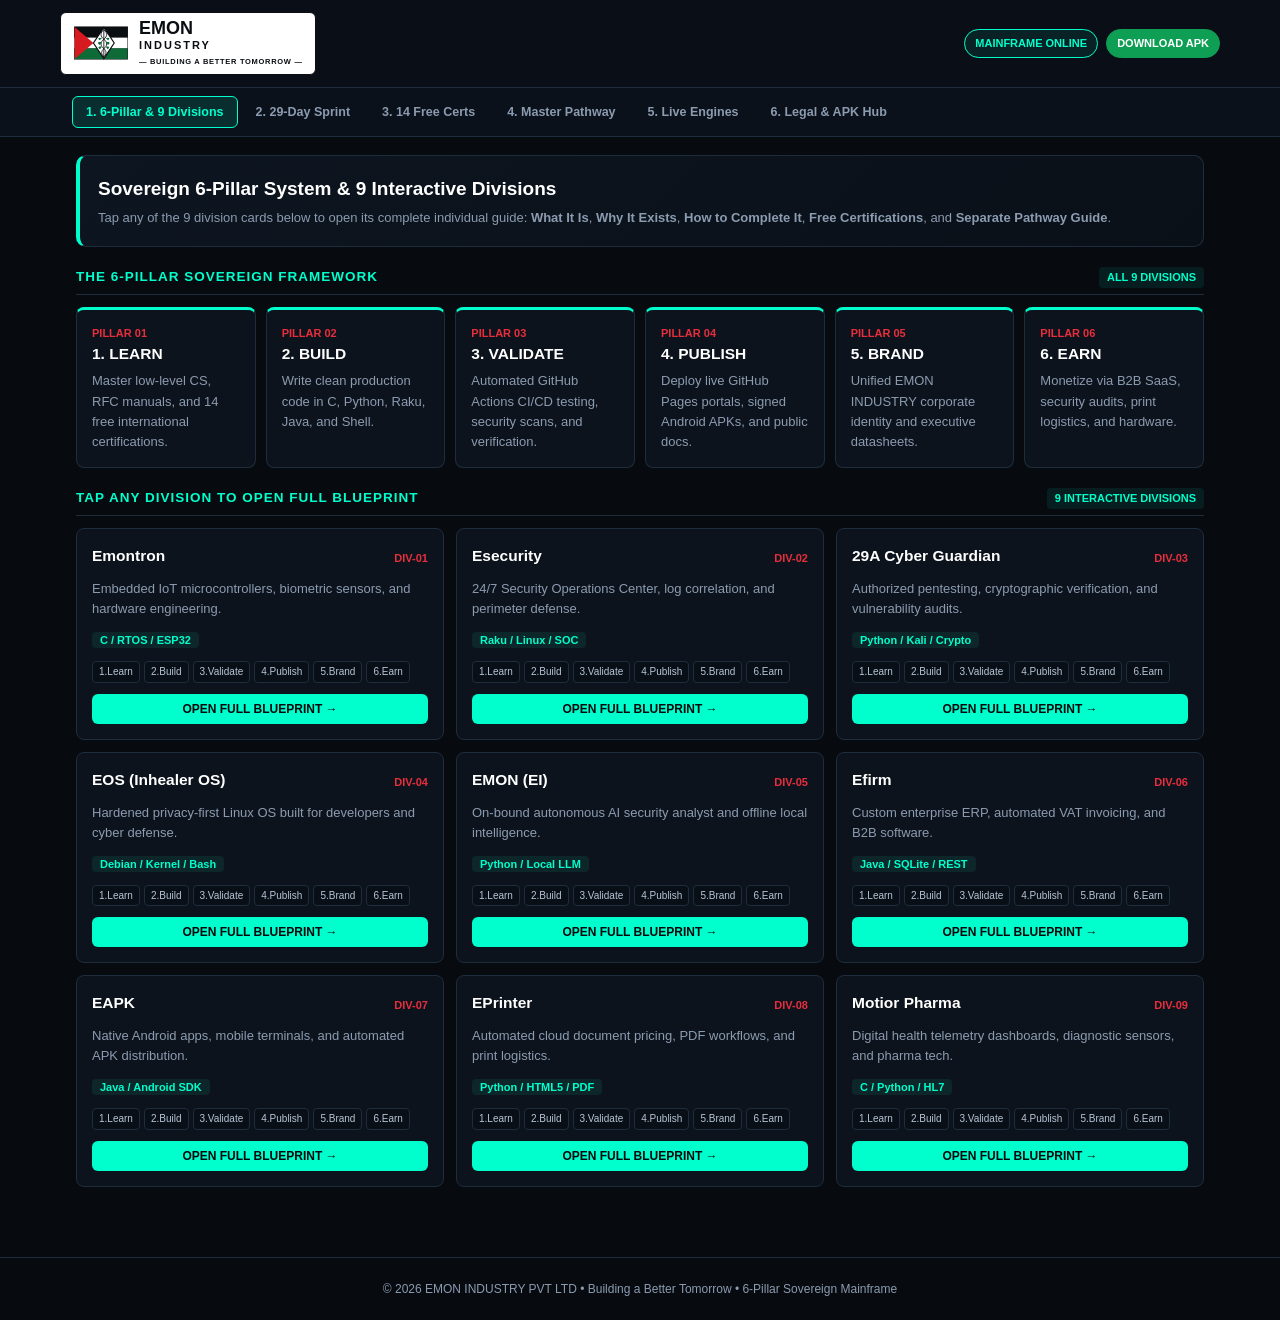
==== commit 35636243: "Release v3.0: Clickable 9-Division Blueprints, Free Certs & Separate Guides" ====
--- a/divisions/web-fullstack/index.html
+++ b/divisions/web-fullstack/index.html
@@ -2,13 +2,13 @@
 <html lang="en">
 <head>
 <meta charset="UTF-8"><meta name="viewport" content="width=device-width,initial-scale=1.0">
-<title>EMON INDUSTRY PVT LTD | Sovereign Mainframe v3.0</title>
+<title>EMON INDUSTRY PVT LTD | Building a Better Tomorrow</title>
 <style>
-:root{--bg:#070b10;--panel:#0d131c;--border:#1e2d3d;--cyan:#00ffcc;--green:#0e9f55;--red:#e62e3d;--gold:#f5b041;--text:#eef2f6;--muted:#8b9bb0}
-*{box-sizing:border-box;margin:0;padding:0}body{background:var(--bg);color:var(--text);font-family:-apple-system,BlinkMacSystemFont,"Segoe UI",Roboto,sans-serif;line-height:1.5}
+:root{--bg:#070b10;--panel:#0d131c;--panel2:#111927;--border:#1e2d3d;--cyan:#00ffcc;--green:#0e9f55;--red:#e62e3d;--gold:#f5b041;--text:#eef2f6;--muted:#8b9bb0}
+*{box-sizing:border-box;margin:0;padding:0}body{background:var(--bg);color:var(--text);font-family:-apple-system,BlinkMacSystemFont,"Segoe UI",Roboto,sans-serif;line-height:1.55}
 header{background:#0a0f17;border-bottom:1px solid var(--border);padding:12px 16px;position:sticky;top:0;z-index:200}
 .nav{max-width:1160px;margin:auto;display:flex;justify-content:space-between;align-items:center;flex-wrap:wrap;gap:10px}
-.logo{display:flex;align-items:center;gap:10px;background:#fff;padding:6px 12px;border-radius:6px;border:1.5px solid #0b0e11;color:#0b0e11}
+.logo{display:flex;align-items:center;gap:10px;background:#fff;padding:6px 12px;border-radius:6px;border:1.5px solid #0b0e11;color:#0b0e11;cursor:pointer}
 .logo .t1{font-weight:900;font-size:18px;line-height:1}.logo .t2{font-weight:700;font-size:11px;letter-spacing:2px}.logo .t3{font-size:7.5px;font-weight:700;letter-spacing:.7px;margin-top:2px}
 .pill{font-size:11px;font-weight:700;padding:5px 10px;border-radius:999px;border:1px solid var(--cyan);color:var(--cyan);background:rgba(0,255,204,.08);text-decoration:none}
 .pill-apk{background:var(--green);border-color:var(--green);color:#fff}
@@ -16,31 +16,38 @@
 .tabs-in{max-width:1160px;margin:auto;display:flex;gap:4px;padding:8px 12px}
 .tbtn{background:transparent;color:var(--muted);border:1px solid transparent;padding:8px 13px;border-radius:6px;font-size:12.5px;font-weight:700;cursor:pointer}
 .tbtn.active{background:rgba(0,255,204,.12);color:var(--cyan);border-color:var(--cyan)}
-.wrap{max-width:1160px;margin:auto;padding:18px 16px 70px}.panel{display:none}.panel.active{display:block}
+.wrap{max-width:1160px;margin:auto;padding:18px 16px 70px}.panel{display:none}.panel.active{display:block;animation:fade .18s ease}
+@keyframes fade{from{opacity:0;transform:translateY(4px)}to{opacity:1;transform:translateY(0)}}
 .banner{background:linear-gradient(135deg,#0d1520,#091018);border:1px solid var(--border);border-left:4px solid var(--cyan);border-radius:10px;padding:18px;margin-bottom:18px}
-.banner h2{font-size:19px;margin-bottom:5px}.banner p{font-size:13px;color:var(--muted)}
+.banner h2{font-size:19px;margin-bottom:5px;color:#fff}.banner p{font-size:13px;color:var(--muted)}
 .sh{display:flex;justify-content:space-between;align-items:center;flex-wrap:wrap;gap:8px;margin:20px 0 12px;padding-bottom:6px;border-bottom:1px solid var(--border)}
 .sh h3{font-size:13.5px;letter-spacing:1px;text-transform:uppercase;color:var(--cyan)}
 .grid{display:grid;grid-template-columns:repeat(auto-fit,minmax(290px,1fr));gap:12px}
 .pgrid{display:grid;grid-template-columns:repeat(auto-fit,minmax(170px,1fr));gap:10px;margin-bottom:18px}
-.pbox,.card,.stage{background:var(--panel);border:1px solid var(--border);border-radius:8px;padding:14px}
+.pbox,.card,.stage,.dsec{background:var(--panel);border:1px solid var(--border);border-radius:8px;padding:15px}
 .pbox{border-top:3px solid var(--cyan)}.stage{border-left:4px solid var(--green);margin-bottom:10px}
-.top{display:flex;justify-content:space-between;align-items:center;gap:8px;margin-bottom:6px}
+.div-card{cursor:pointer;transition:transform .15s,border-color .15s;display:flex;flex-direction:column;justify-content:space-between}
+.div-card:hover{border-color:var(--cyan);transform:translateY(-2px)}
+.top{display:flex;justify-content:space-between;align-items:center;margin-bottom:6px}
 .tr{font-size:11px;font-weight:800;color:var(--red)}.tc{font-size:11px;font-weight:700;color:var(--cyan);background:rgba(0,255,204,.08);padding:2px 8px;border-radius:4px}
-.tg{font-size:11px;font-weight:700;color:var(--gold);background:rgba(245,176,65,.1);padding:2px 8px;border-radius:4px}
-h4{font-size:15.5px;color:#fff;margin-bottom:5px}p,li{font-size:12.8px;color:var(--muted)}ul{padding-left:18px}
+h4{font-size:15.5px;color:#fff;margin-bottom:5px}p,li{font-size:13px;color:var(--muted)}ul,ol{padding-left:18px}li{margin-bottom:5px}
 .mini{display:flex;flex-wrap:wrap;gap:4px;margin-top:9px}.mini span{font-size:10px;padding:2px 6px;border-radius:4px;background:#090f17;border:1px solid var(--border);color:#b7c5d6}
+.div-nav-bar{display:flex;gap:6px;overflow-x:auto;padding-bottom:8px;margin-bottom:14px}
+.dchip{background:var(--panel);color:var(--muted);border:1px solid var(--border);padding:6px 11px;border-radius:999px;font-size:11.5px;font-weight:700;cursor:pointer;white-space:nowrap}
+.dchip.active{background:var(--cyan);color:#05080c;border-color:var(--cyan)}
+.dsec{margin-bottom:14px;border-left:3px solid var(--cyan)}
+.dsec.why{border-left-color:var(--gold)}.dsec.how{border-left-color:var(--green)}.dsec.guide{border-left-color:var(--red)}
+.dsec h4{color:var(--cyan);font-size:14px;text-transform:uppercase;letter-spacing:.7px;margin-bottom:8px}
+.dsec.why h4{color:var(--gold)}.dsec.how h4{color:#2ecc71}.dsec.guide h4{color:#ff5c77}
+.pstep{background:#090f17;border:1px solid var(--border);border-radius:6px;padding:9px 11px;margin-bottom:7px;font-size:12.5px;color:#d6e0eb}
+.pstep strong{color:var(--cyan)}
 .pbar-bg{height:11px;background:#070b10;border-radius:999px;overflow:hidden;border:1px solid var(--border);margin-top:8px}
 .pbar{height:100%;width:0%;background:linear-gradient(90deg,var(--green),var(--cyan));transition:width .2s}
 .frow{display:flex;gap:6px;flex-wrap:wrap;margin:12px 0}.fbtn{background:var(--panel);color:var(--muted);border:1px solid var(--border);padding:6px 11px;border-radius:6px;font-size:12px;cursor:pointer}.fbtn.active{border-color:var(--cyan);color:var(--cyan)}
 .day{display:flex;align-items:flex-start;gap:10px;background:var(--panel);border:1px solid var(--border);border-radius:8px;padding:11px 13px;margin-bottom:8px;cursor:pointer}
 .day.done{border-color:rgba(14,159,85,.7);background:rgba(14,159,85,.07)}.day input{width:17px;height:17px;margin-top:2px;accent-color:var(--cyan)}
-.todo-card{background:var(--panel);border:1px solid var(--border);border-radius:8px;padding:14px;margin-bottom:10px}
-.todo-card.done{border-color:rgba(14,159,85,.7);opacity:.82}
-.guide-box{margin-top:9px;background:#070b10;border-left:3px solid var(--green);padding:9px 11px;border-radius:4px;font-size:12.2px;color:#cde0d5;white-space:pre-line;font-family:monospace}
-.cmd-row{display:flex;justify-content:space-between;align-items:center;gap:8px;background:#05080c;border:1px solid var(--border);padding:8px 10px;border-radius:6px;margin-top:8px;font-family:monospace;font-size:11.5px;color:var(--cyan);overflow-x:auto}
-.btn{display:inline-flex;align-items:center;justify-content:center;padding:8px 12px;border-radius:6px;font-size:12px;font-weight:700;text-decoration:none;border:none;cursor:pointer}
-.b-cyan{background:var(--cyan);color:#05080c}.b-green{background:var(--green);color:#fff}.b-dark{background:#090f17;color:var(--text);border:1px solid var(--border)}.b-red{background:rgba(230,46,61,.15);color:#ff6b78;border:1px solid rgba(230,46,61,.4)}
+.btn{display:inline-flex;align-items:center;justify-content:center;padding:8px 13px;border-radius:6px;font-size:12px;font-weight:700;text-decoration:none;border:none;cursor:pointer}
+.b-cyan{background:var(--cyan);color:#05080c}.b-green{background:var(--green);color:#fff}.b-dark{background:#090f17;color:var(--text);border:1px solid var(--border)}
 input,select,textarea{width:100%;background:#070b10;border:1px solid var(--border);color:var(--text);padding:9px;border-radius:6px;margin-top:8px;font-size:13px}
 .out{margin-top:9px;background:#05080c;border-left:3px solid var(--cyan);padding:9px;font-size:12px;color:var(--cyan);white-space:pre-wrap;font-family:monospace}
 footer{text-align:center;padding:22px;border-top:1px solid var(--border);color:var(--muted);font-size:12px}
@@ -48,7 +55,7 @@
 </head>
 <body>
 <header><div class="nav">
-  <div class="logo">
+  <div class="logo" onclick="backToDivs();go('p1',document.querySelector('.tbtn'))">
     <svg width="56" height="34" viewBox="0 0 116 72" xmlns="http://www.w3.org/2000/svg">
       <rect x="1" y="1" width="114" height="70" fill="#0B0E11"/>
       <rect x="2" y="2" width="112" height="22.6" fill="#0B0E11"/><rect x="2" y="24.6" width="112" height="22.8" fill="#FFF"/><rect x="2" y="47.4" width="112" height="22.6" fill="#0E6B38"/>
@@ -61,83 +68,73 @@
     <div><div class="t1">EMON</div><div class="t2">INDUSTRY</div><div class="t3">&mdash; BUILDING A BETTER TOMORROW &mdash;</div></div>
   </div>
   <div style="display:flex;gap:8px;flex-wrap:wrap;align-items:center">
-    <span class="pill" id="badge">MAINFRAME v3.0</span>
+    <span class="pill" id="badge">MAINFRAME ONLINE</span>
     <a class="pill pill-apk" href="https://github.com/mnhemon357-cyber/emon-industry/releases/latest" target="_blank">DOWNLOAD APK</a>
   </div>
 </div></header>
 
 <nav class="tabs"><div class="tabs-in">
-  <button class="tbtn active" onclick="go('t1',this)">1. Master To-Do &amp; Guides</button>
-  <button class="tbtn" onclick="go('t2',this)">2. 6-Pillar &amp; 9 Divisions</button>
-  <button class="tbtn" onclick="go('t3',this)">3. 29-Day Sprint</button>
-  <button class="tbtn" onclick="go('t4',this)">4. 14 Free Certs</button>
-  <button class="tbtn" onclick="go('t5',this)">5. Pathway &amp; CLI Vault</button>
-  <button class="tbtn" onclick="go('t6',this)">6. Live Engines</button>
-  <button class="tbtn" onclick="go('t7',this)">7. Legal &amp; APK Hub</button>
+  <button class="tbtn active" onclick="go('p1',this)">1. 6-Pillar &amp; 9 Divisions</button>
+  <button class="tbtn" onclick="go('p2',this)">2. 29-Day Sprint</button>
+  <button class="tbtn" onclick="go('p3',this)">3. 14 Free Certs</button>
+  <button class="tbtn" onclick="go('p4',this)">4. Master Pathway</button>
+  <button class="tbtn" onclick="go('p5',this)">5. Live Engines</button>
+  <button class="tbtn" onclick="go('p6',this)">6. Legal &amp; APK Hub</button>
 </div></nav>
 
 <main class="wrap">
-<!-- TAB 1: MASTER TO-DO & STEP-BY-STEP GUIDE LISTINGS -->
-<section id="t1" class="panel active">
-  <div class="banner">
-    <h2>Master To-Do &amp; Step-by-Step Execution Guide Listings</h2>
-    <p>Complete operational task manager pre-loaded with every action guide from our conversation—synced to SQLite locally and offline storage in your Android APK. Add your own tasks anytime.</p>
-  </div>
-
-  <div class="card" style="margin-bottom:16px">
-    <div class="top"><h4>+ Add New Action To-Do &amp; Guide</h4><span class="tc" id="todoModeTag">SQLITE + OFFLINE SYNC</span></div>
-    <div class="grid">
-      <div><input type="text" id="tdTitle" placeholder="Task Title (e.g., Pitch EPrinter to 5 Dhaka universities)"></div>
-      <div style="display:flex;gap:8px">
-        <select id="tdCat">
-          <option value="Infrastructure">Infrastructure &amp; CI</option>
-          <option value="Division Build">Division Engineering</option>
-          <option value="Certifications">Certifications</option>
-          <option value="Legal & Revenue">Legal &amp; Revenue</option>
-          <option value="Mobile & Store">Mobile &amp; APK</option>
-        </select>
-        <select id="tdPrio">
-          <option value="HIGH">HIGH PRIORITY</option>
-          <option value="MEDIUM">MEDIUM</option>
-          <option value="LOW">LOW</option>
-        </select>
-      </div>
-    </div>
-    <textarea id="tdGuide" rows="2" placeholder="Step-by-step execution guide or terminal commands for this task..."></textarea>
-    <button class="btn b-cyan" style="margin-top:10px" onclick="addTodo()">ADD TO MASTER TO-DO LIST</button>
-  </div>
-
-  <div class="card" style="margin-bottom:12px">
-    <div style="display:flex;justify-content:space-between;align-items:center;flex-wrap:wrap;gap:8px">
-      <strong id="tcount">Completed: 0 / 0 Tasks (0%)</strong>
-      <button class="btn b-dark" onclick="resetTodos()">Restore Default Guides</button>
-    </div>
-    <div class="pbar-bg"><div class="pbar" id="tbar"></div></div>
-  </div>
-
-  <div class="frow">
-    <button class="fbtn active" onclick="fTodo('ALL',this)">All Guides</button>
-    <button class="fbtn" onclick="fTodo('Infrastructure',this)">Infrastructure</button>
-    <button class="fbtn" onclick="fTodo('Division Build',this)">Division Builds</button>
-    <button class="fbtn" onclick="fTodo('Certifications',this)">Certifications</button>
-    <button class="fbtn" onclick="fTodo('Legal & Revenue',this)">Legal &amp; Revenue</button>
-    <button class="fbtn" onclick="fTodo('Mobile & Store',this)">Mobile &amp; APK</button>
-  </div>
-  <div id="todoList"></div>
+<!-- TAB 1: 6-PILLAR + CLICKABLE 9 DIVISIONS + DEDICATED DIVISION DEEP-DIVE VIEW -->
+<section id="p1" class="panel active">
+  <div id="divOverview">
+    <div class="banner"><h2>Sovereign 6-Pillar System &amp; 9 Interactive Divisions</h2><p>Tap any of the 9 division cards below to open its complete individual guide: <strong>What It Is</strong>, <strong>Why It Exists</strong>, <strong>How to Complete It</strong>, <strong>Free Certifications</strong>, and <strong>Separate Pathway Guide</strong>.</p></div>
+    <div class="sh"><h3>The 6-Pillar Sovereign Framework</h3><span class="tc">ALL 9 DIVISIONS</span></div>
+    <div class="pgrid" id="pillars"></div>
+    <div class="sh"><h3>Tap Any Division to Open Full Blueprint</h3><span class="tc">9 INTERACTIVE DIVISIONS</span></div>
+    <div class="grid" id="divs"></div>
+  </div>
+
+  <!-- DEDICATED DIVISION DEEP-DIVE VIEW -->
+  <div id="divDetail" style="display:none">
+    <div style="display:flex;justify-content:space-between;align-items:center;flex-wrap:wrap;gap:8px;margin-bottom:12px">
+      <button class="btn b-cyan" onclick="backToDivs()">&larr; BACK TO ALL 9 DIVISIONS</button>
+      <span class="tc" id="dCodeBadge">DIV-01</span>
+    </div>
+    <div class="div-nav-bar" id="divChips"></div>
+    <div class="banner" style="margin-bottom:14px">
+      <h2 id="dTitle">Division Name</h2>
+      <p id="dSub">Tech Stack &bull; Repo Path</p>
+    </div>
+
+    <div class="dsec">
+      <h4>1. What Is It? (Core Architecture &amp; Technical Scope)</h4>
+      <p id="dWhat" style="color:#e2e8f0"></p>
+    </div>
+
+    <div class="dsec why">
+      <h4>2. Why Is It Needed? (Strategic Purpose &amp; Revenue Model)</h4>
+      <p id="dWhy" style="color:#e2e8f0"></p>
+    </div>
+
+    <div class="dsec how">
+      <h4>3. How to Complete It (Step-by-Step Across All 6 Pillars)</h4>
+      <div id="dHow"></div>
+    </div>
+
+    <div class="dsec">
+      <h4>4. Free Provided Certifications for This Division</h4>
+      <p style="margin-bottom:10px">Complete these 100% free international certifications to master and validate this division:</p>
+      <div class="grid" id="dCerts"></div>
+    </div>
+
+    <div class="dsec guide">
+      <h4>5. Separate Full Pathway Guide (Zero-to-Enterprise Roadmap)</h4>
+      <div id="dGuide"></div>
+    </div>
+  </div>
 </section>
 
-<!-- TAB 2: 6 PILLARS & 9 DIVISIONS -->
-<section id="t2" class="panel">
-  <div class="banner"><h2>Sovereign 6-Pillar System Across 9 Specialized Divisions</h2><p>Every division inside EMON INDUSTRY PVT LTD executes the exact same 6-Pillar industrial lifecycle from engineering to commercial revenue.</p></div>
-  <div class="sh"><h3>The 6-Pillar Sovereign Framework</h3><span class="tc">ALL 9 DIVISIONS</span></div>
-  <div class="pgrid" id="pillars"></div>
-  <div class="sh"><h3>9 Sovereign Divisions Matrix</h3><span class="tc">OPERATIONAL</span></div>
-  <div class="grid" id="divs"></div>
-</section>
-
-<!-- TAB 3: 29-DAY SPRINT -->
-<section id="t3" class="panel">
-  <div class="banner"><h2>29-Day Sovereign Execution Sprint</h2><p>Tap any day to mark it complete. Progress saves automatically across sessions.</p></div>
+<section id="p2" class="panel">
+  <div class="banner"><h2>29-Day Sovereign Execution Sprint</h2><p>Tap any day to mark it complete. Progress saves automatically on your browser and Android APK.</p></div>
   <div class="card"><div style="display:flex;justify-content:space-between;align-items:center;flex-wrap:wrap;gap:8px"><strong id="scount">Progress: 0 / 29 Days (0%)</strong><button class="btn b-dark" onclick="resetS()">Reset</button></div><div class="pbar-bg"><div class="pbar" id="sbar"></div></div></div>
   <div class="frow">
     <button class="fbtn active" onclick="filt('all',this)">All 29 Days</button>
@@ -149,39 +146,31 @@
   <div id="slist"></div>
 </section>
 
-<!-- TAB 4: 14 FREE CERTIFICATIONS -->
-<section id="t4" class="panel">
-  <div class="banner"><h2>14-Step Free Global Certification Roadmap ("What After What")</h2><p>100% free international credentials ordered from zero experience to enterprise architecture. Tap any button to enroll free.</p></div>
+<section id="p3" class="panel">
+  <div class="banner"><h2>14-Step Free Global Certification Roadmap ("What After What")</h2><p>100% free international courses ordered from zero experience to enterprise architecture. Tap any button to enroll free.</p></div>
   <div class="sh"><h3 id="ccount">Earned Credentials: 0 / 14</h3><span class="tc">100% FREE LINKS</span></div>
   <div class="grid" id="certs"></div>
 </section>
 
-<!-- TAB 5: FULL PATHWAY & CLI COMMAND VAULT -->
-<section id="t5" class="panel">
-  <div class="banner"><h2>Child-to-Enterprise Pathway Guide &amp; Terminal Command Vault</h2><p>Complete zero-to-global blueprint plus one-tap copyable commands for Termux, Kali NetHunter, and local servers.</p></div>
-  <div class="sh"><h3>One-Tap Sovereign Terminal Command Vault</h3><span class="tc">TERMUX / KALI</span></div>
-  <div class="grid" style="margin-bottom:18px" id="cmdVault"></div>
-  <div class="sh"><h3>6-Stage Zero-to-Global Execution Blueprint</h3><span class="tc">MASTER GUIDE</span></div>
+<section id="p4" class="panel">
+  <div class="banner"><h2>Master Zero-to-Global Holding Pathway Guide</h2><p>Complete cross-division blueprint from binary basics on mobile to global holding scale.</p></div>
   <div id="path"></div>
 </section>
 
-<!-- TAB 6: LIVE DIVISION ENGINES -->
-<section id="t6" class="panel">
-  <div class="banner"><h2>Live Division Engines (SQLite Backend + Offline APK Mode)</h2><p>Operate Emontron + Motior Pharma live clinical vitals, EPrinter BDT quotes, 29A security audits, and Efirm client desk.</p></div>
+<section id="p5" class="panel">
+  <div class="banner"><h2>Live Division Engines (SQLite Backend + Offline APK Mode)</h2><p>Run instant EPrinter BDT quotes, 29A node diagnostics, and Efirm client inquiries.</p></div>
   <div class="grid">
-    <div class="card"><div class="top"><h4>Emontron + Motior Pharma Vitals</h4><span class="tr">DIV-01 &amp; 09</span></div><p>Stream C-simulated patient/device telemetry (Temp °C, SpO2 %, Heart BPM).</p><button class="btn b-green" style="width:100%;margin-top:9px" onclick="sampleVitals()">SAMPLE LIVE VITALS</button><div class="out" id="vout">Click above to sample biometric sensors...</div></div>
     <div class="card"><div class="top"><h4>EPrinter Cloud Quote</h4><span class="tr">DIV-08</span></div><p>Instant A4 print pricing in BDT.</p><input type="number" id="pg" value="50" min="1"><select id="pm"><option value="bw">Black &amp; White (2 BDT/page)</option><option value="color">Color Laser (5 BDT/page)</option></select><button class="btn b-cyan" style="width:100%;margin-top:9px" onclick="qCalc()">CALCULATE QUOTE</button><div class="out" id="qout">Ready...</div></div>
-    <div class="card"><div class="top"><h4>29A Node Security Audit</h4><span class="tr">DIV-03</span></div><p>Verify host sockets, SHA-256 hash &amp; runtime posture.</p><input type="text" value="127.0.0.1 // LOCAL NODE" readonly><button class="btn b-cyan" style="width:100%;margin-top:9px" onclick="audit()">RUN 29A SCAN</button><div class="out" id="aout">Ready...</div></div>
+    <div class="card"><div class="top"><h4>29A Node Security Audit</h4><span class="tr">DIV-03</span></div><p>Verify host sockets &amp; runtime posture.</p><input type="text" value="127.0.0.1 // LOCAL NODE" readonly><button class="btn b-cyan" style="width:100%;margin-top:9px" onclick="audit()">RUN 29A SCAN</button><div class="out" id="aout">Ready...</div></div>
     <div class="card"><div class="top"><h4>Efirm Client Desk</h4><span class="tr">DIV-06</span></div><p>Dispatch project or investor inquiries.</p><input type="text" id="cn" placeholder="Name / Company"><input type="email" id="ce" placeholder="Email"><textarea id="cm" rows="2" placeholder="Project scope"></textarea><button class="btn b-cyan" style="width:100%;margin-top:9px" onclick="inq()">SUBMIT INQUIRY</button><div class="out" id="iout">SQLite &amp; Offline Relay Ready.</div></div>
   </div>
 </section>
 
-<!-- TAB 7: LEGAL & APK HUB -->
-<section id="t7" class="panel">
-  <div class="banner"><h2>Official Android APK Hub &amp; Bangladesh / Global Legal Roadmap</h2><p>Direct APK downloads, live repository links, RJSC incorporation checklist, and Play Store release guide.</p></div>
+<section id="p6" class="panel">
+  <div class="banner"><h2>Android APK Hub &amp; Bangladesh / Global Legal Incorporation</h2><p>Direct APK downloads, live repository links, and RJSC + international compliance roadmap.</p></div>
   <div class="grid" style="margin-bottom:18px">
-    <div class="card"><div class="top"><h4>Official Android App (EAPK)</h4><span class="tc">APK v3.0</span></div><p>Native Android app with official EMON INDUSTRY emblem, Master To-Do Guide, 29-day sprint, and free certification hub.</p><div style="display:flex;gap:8px;flex-wrap:wrap;margin-top:10px"><a class="btn b-green" href="https://github.com/mnhemon357-cyber/emon-industry/releases/download/v1.0-latest/EMON-INDUSTRY-v1.0.apk" target="_blank">DIRECT DOWNLOAD .APK</a><a class="btn b-dark" href="https://github.com/mnhemon357-cyber/emon-industry/releases" target="_blank">RELEASES</a></div></div>
-    <div class="card"><div class="top"><h4>Live Website &amp; GitHub Mainframe</h4><span class="tc">CI/CD GREEN</span></div><p>Synchronized across Termux/Kali, Phone Internal Storage, GitHub Pages, and Android.</p><div style="display:flex;gap:8px;flex-wrap:wrap;margin-top:10px"><a class="btn b-cyan" href="https://mnhemon357-cyber.github.io/emon-industry/" target="_blank">LIVE WEBSITE</a><a class="btn b-dark" href="https://github.com/mnhemon357-cyber/emon-industry" target="_blank">GITHUB REPO</a></div></div>
+    <div class="card"><div class="top"><h4>Official Android App (EAPK)</h4><span class="tc">APK v3.0</span></div><p>Native Android app with official EMON INDUSTRY emblem, clickable 9-division blueprints, offline 29-day tracker, and free certification hub.</p><div style="display:flex;gap:8px;flex-wrap:wrap;margin-top:10px"><a class="btn b-green" href="https://github.com/mnhemon357-cyber/emon-industry/releases/download/v1.0-latest/EMON-INDUSTRY-v1.0.apk" target="_blank">DIRECT DOWNLOAD .APK</a><a class="btn b-dark" href="https://github.com/mnhemon357-cyber/emon-industry/releases" target="_blank">RELEASES</a></div></div>
+    <div class="card"><div class="top"><h4>Live Website &amp; Source Code</h4><span class="tc">CI/CD GREEN</span></div><p>Synchronized across Termux/Kali, Internal Storage, GitHub Pages, and Android.</p><div style="display:flex;gap:8px;flex-wrap:wrap;margin-top:10px"><a class="btn b-cyan" href="https://mnhemon357-cyber.github.io/emon-industry/" target="_blank">LIVE WEBSITE</a><a class="btn b-dark" href="https://github.com/mnhemon357-cyber/emon-industry" target="_blank">GITHUB REPO</a></div></div>
   </div>
   <div class="sh"><h3>Bangladesh RJSC &amp; Global Expansion Checklist</h3><span class="tc">LEGAL &amp; BANKING</span></div>
   <div class="grid">
@@ -190,96 +179,12 @@
   </div>
 </section>
 </main>
-<footer>&copy; 2026 EMON INDUSTRY PVT LTD &bull; Building a Better Tomorrow &bull; Sovereign Mainframe v3.0</footer>
+<footer>&copy; 2026 EMON INDUSTRY PVT LTD &bull; Building a Better Tomorrow &bull; 6-Pillar Sovereign Mainframe</footer>
 
 <script>
 function go(id,b){document.querySelectorAll('.panel').forEach(p=>p.classList.remove('active'));document.querySelectorAll('.tbtn').forEach(x=>x.classList.remove('active'));document.getElementById(id).classList.add('active');b.classList.add('active')}
 if(window.EmonAndroid)document.getElementById('badge').textContent='ANDROID APP: '+window.EmonAndroid.getDeviceInfo();
 
-// --- TAB 1: MASTER TO-DO & STEP-BY-STEP GUIDE MANAGER ---
-const SEED_TODOS=[
-  {id:1,category:"Infrastructure",priority:"HIGH",done:false,title:"Install Official EMON INDUSTRY v3.0 APK on Android",guide:"1. Tap 'DOWNLOAD APK' in header or Tab 7.\n2. Open EMON-INDUSTRY-v1.0.apk and approve installation.\n3. Verify the official emblem icon on your Android home screen."},
-  {id:2,category:"Infrastructure",priority:"HIGH",done:false,title:"Sync Local Termux/Kali Workspace to Phone Storage & GitHub",guide:"1. Run: emon-sync \"Updated mainframe\"\n2. Verify mirror at Internal storage > EMON INDUSTRY PVT LTD.\n3. Verify live site at https://mnhemon357-cyber.github.io/emon-industry/"},
-  {id:3,category:"Division Build",priority:"HIGH",done:false,title:"Milestone 3A: Run Emontron C + Motior Pharma Telemetry",guide:"1. Run: ./divisions/emontron/biometric_sim\n2. Start server: python3 divisions/web-fullstack/server.py\n3. Open Tab 6 and tap 'SAMPLE LIVE VITALS'."},
-  {id:4,category:"Division Build",priority:"MEDIUM",done:false,title:"Milestone 3B: Execute EOS (Inhealer OS) Hardening Profile",guide:"1. Run: bash divisions/eos-inhealer/harden_eos.sh\n2. Verify UFW firewall default-deny rules and SSH security posture."},
-  {id:5,category:"Certifications",priority:"HIGH",done:false,title:"Milestone 3C: Complete Cert #01 (Cisco Linux Unhatched)",guide:"1. Open Tab 4 and tap 'OPEN FREE COURSE' on Step 01.\n2. Complete all labs on netacad.com.\n3. Save PDF certificate in ~/emon-industry/docs/certificates/ and run emon-sync."},
-  {id:6,category:"Legal & Revenue",priority:"HIGH",done:false,title:"Apply for RJSC Name Clearance (EMON INDUSTRY PVT. LTD.)",guide:"1. Register at roc.gov.bd and submit Name Clearance.\n2. Draft MOA/AOA covering Software, Security, Hardware IoT, Print & Pharma Tech."},
-  {id:7,category:"Legal & Revenue",priority:"MEDIUM",done:false,title:"Obtain NBR e-TIN, Dhaka Trade License & 13-Digit BIN",guide:"1. Register company e-TIN at incometax.gov.bd.\n2. Obtain City Corporation Trade License & VAT BIN (vat.gov.bd).\n3. Join BASIS for software tax exemption."},
-  {id:8,category:"Legal & Revenue",priority:"HIGH",done:false,title:"Pitch EPrinter B2B Printing & 29A Web Security Audits",guide:"1. Use EPrinter BDT calculator (2 BDT B&W / 5 BDT Color) for 10 Dhaka offices.\n2. Deliver 1-page 29A security audit proposals to SME websites."},
-  {id:9,category:"Mobile & Store",priority:"LOW",done:false,title:"Generate Release Keystore (.jks) for Google Play Store",guide:"1. Run: keytool -genkey -v -keystore emon-release.jks -keyalg RSA -keysize 2048 -validity 10000 -alias emon\n2. Configure signingConfigs in divisions/eapk-mobile/app/build.gradle."}
-];
-let todos=JSON.parse(localStorage.getItem('emon_todos_v3')||'null')||JSON.parse(JSON.stringify(SEED_TODOS));
-let todoFilter='ALL',useApiTodos=false;
-
-async function syncTodosFromServer(){
-  try{
-    const r=await fetch('/api/todos');if(!r.ok)throw 0;
-    const d=await r.json();
-    if(d.todos&&d.todos.length){todos=d.todos;useApiTodos=true;document.getElementById('todoModeTag').textContent='SQLITE DB CONNECTED';renderTodos();}
-  }catch(e){}
-}
-
-function saveLocalTodos(){localStorage.setItem('emon_todos_v3',JSON.stringify(todos))}
-
-function renderTodos(){
-  const box=document.getElementById('todoList');
-  let done=0,html='';
-  todos.forEach(t=>{
-    if(t.done)done++;
-    if(todoFilter!=='ALL'&&t.category!==todoFilter)return;
-    const pBadge=t.priority==='HIGH'?'tr':(t.priority==='MEDIUM'?'tg':'tc');
-    html+=`<div class="todo-card ${t.done?'done':''}">
-      <div class="top">
-        <div style="display:flex;align-items:center;gap:8px">
-          <input type="checkbox" style="width:17px;height:17px;margin:0;accent-color:var(--cyan)" ${t.done?'checked':''} onchange="toggleTodo(${t.id})">
-          <strong style="font-size:14px;color:#fff;${t.done?'text-decoration:line-through':''}">${t.title}</strong>
-        </div>
-        <div style="display:flex;gap:6px;align-items:center">
-          <span class="tc">${t.category}</span>
-          <span class="${pBadge}">${t.priority}</span>
-          <button class="btn b-red" style="padding:3px 8px;font-size:11px" onclick="delTodo(${t.id})">X</button>
-        </div>
-      </div>
-      <div class="guide-box">${t.guide}</div>
-    </div>`;
-  });
-  box.innerHTML=html||'<p>No tasks in this category.</p>';
-  const pct=todos.length?Math.round(done/todos.length*100):0;
-  document.getElementById('tcount').textContent=`Completed: ${done} / ${todos.length} Tasks (${pct}%)`;
-  document.getElementById('tbar').style.width=pct+'%';
-}
-
-async function addTodo(){
-  const title=document.getElementById('tdTitle').value.trim();
-  const category=document.getElementById('tdCat').value;
-  const priority=document.getElementById('tdPrio').value;
-  const guide=document.getElementById('tdGuide').value.trim()||"1. Learn -> 2. Build -> 3. Validate -> 4. Publish -> 5. Brand -> 6. Earn.";
-  if(!title)return;
-  if(useApiTodos){
-    await fetch('/api/todos',{method:'POST',headers:{'Content-Type':'application/json'},body:JSON.stringify({category,priority,title,guide})});
-    await syncTodosFromServer();
-  }else{
-    todos.unshift({id:Date.now(),category,priority,title,guide,done:false});
-    saveLocalTodos();renderTodos();
-  }
-  document.getElementById('tdTitle').value='';document.getElementById('tdGuide').value='';
-}
-
-async function toggleTodo(id){
-  if(useApiTodos){await fetch('/api/todos/toggle',{method:'POST',headers:{'Content-Type':'application/json'},body:JSON.stringify({id})});await syncTodosFromServer();}
-  else{todos=todos.map(t=>t.id===id?{...t,done:!t.done}:t);saveLocalTodos();renderTodos();}
-}
-
-async function delTodo(id){
-  if(useApiTodos){await fetch('/api/todos/delete',{method:'POST',headers:{'Content-Type':'application/json'},body:JSON.stringify({id})});await syncTodosFromServer();}
-  else{todos=todos.filter(t=>t.id!==id);saveLocalTodos();renderTodos();}
-}
-
-function fTodo(c,b){todoFilter=c;document.querySelectorAll('#t1 .fbtn').forEach(x=>x.classList.remove('active'));b.classList.add('active');renderTodos()}
-function resetTodos(){todos=JSON.parse(JSON.stringify(SEED_TODOS));saveLocalTodos();renderTodos()}
-renderTodos();syncTodosFromServer();
-
-// --- TAB 2: 6 PILLARS & 9 DIVISIONS ---
 const PILLARS=[
   ["PILLAR 01","1. LEARN","Master low-level CS, RFC manuals, and 14 free international certifications."],
   ["PILLAR 02","2. BUILD","Write clean production code in C, Python, Raku, Java, and Shell."],
@@ -290,20 +195,276 @@
 ];
 document.getElementById('pillars').innerHTML=PILLARS.map(p=>`<div class="pbox"><div class="tr">${p[0]}</div><h4>${p[1]}</h4><p>${p[2]}</p></div>`).join('');
 
+const CERTS=[
+  ["STEP 01","Cisco NDG Linux Unhatched","Cisco NetAcad","EOS / Inhealer","https://www.netacad.com/courses/linux-unhatched","Linux CLI navigation, permissions, and file systems."],
+  ["STEP 02","Introduction to Cybersecurity","Cisco NetAcad","Esecurity","https://www.netacad.com/courses/introduction-to-cybersecurity","Threat landscape, malware defense, and SOC foundations."],
+  ["STEP 03","Networking Basics","Cisco NetAcad","29A / Esecurity","https://www.netacad.com/courses/networking-basics","IPv4/IPv6 addressing, routers, switches, and DNS."],
+  ["STEP 04","Responsive Web Design","freeCodeCamp","Efirm / EPrinter","https://www.freecodecamp.org/learn/2022/responsive-web-design/","Production HTML5 & CSS3 portals for mobile and desktop."],
+  ["STEP 05","Python Essentials 1","Cisco NetAcad","EMON EI / 29A","https://www.netacad.com/courses/python-essentials-1","Python automation, data structures, and backend scripting."],
+  ["STEP 06","Python & Pandas Analytics","Kaggle Learn","Motior Pharma","https://www.kaggle.com/learn/python","Data processing and clinical telemetry analytics."],
+  ["STEP 07","Certified in Cybersecurity (CC)","ISC2 Official","Esecurity / 29A","https://www.isc2.org/certifications/cc","Globally recognized ISO/IEC 17024 cybersecurity credential."],
+  ["STEP 08","Web Security Academy (OWASP)","PortSwigger","29A Guardian","https://portswigger.net/web-security","Hands-on labs for SQLi, XSS, SSRF, and auth bypass."],
+  ["STEP 09","Cisco Ethical Hacker","Cisco NetAcad","29A Guardian","https://www.netacad.com/courses/ethical-hacker","Penetration testing methodology and vulnerability reporting."],
+  ["STEP 10","Linux & Kernel Free Courses","Linux Foundation","EOS / Emontron","https://training.linuxfoundation.org/resources/?_sft_content_type=free-course","Open-source Linux, Git, and embedded engineering."],
+  ["STEP 11","AWS Cloud Practitioner","AWS Skill Builder","Efirm / EPrinter","https://explore.skillbuilder.aws/learn/course/external/view/elearning/134/aws-cloud-practitioner-essentials","Cloud deployment, IAM security, and server hosting."],
+  ["STEP 12","Elements of AI","Univ. of Helsinki","EMON (EI)","https://course.elementsofai.com/","Artificial intelligence, neural networks, and reasoning."],
+  ["STEP 13","Cybersecurity Fundamentals","IBM SkillsBuild","Esecurity","https://skillsbuild.org/","Enterprise incident response, SIEM, and governance."],
+  ["STEP 14","CS50: Computer Science","Harvard Online","All 9 Divisions","https://www.harvardonline.harvard.edu/course/cs50-introduction-computer-science","C memory management, algorithms, SQL, and full-stack."]
+];
+
 const DIVS=[
-  ["DIV-01","Emontron","C / RTOS / ESP32","Embedded IoT microcontrollers, biometric sensors, and hardware engineering."],
-  ["DIV-02","Esecurity","Raku / Linux / SOC","24/7 Security Operations Center, log correlation, and perimeter defense."],
-  ["DIV-03","29A Cyber Guardian","Python / Kali / Crypto","Authorized pentesting, cryptographic verification, and vulnerability audits."],
-  ["DIV-04","EOS (Inhealer OS)","Debian / Kernel / Bash","Hardened privacy-first Linux OS built for developers and cyber defense."],
-  ["DIV-05","EMON (EI)","Python / Local LLM","On-bound autonomous AI security analyst and offline local intelligence."],
-  ["DIV-06","Efirm","Java / SQLite / REST","Custom enterprise ERP, automated VAT invoicing, and B2B software."],
-  ["DIV-07","EAPK","Java / Android SDK","Native Android apps, mobile terminals, and automated APK distribution."],
-  ["DIV-08","EPrinter","Python / HTML5 / PDF","Automated cloud document pricing, PDF workflows, and print logistics."],
-  ["DIV-09","Motior Pharma","C / Python / HL7","Digital health telemetry dashboards, diagnostic sensors, and pharma tech."]
+  {
+    code:"DIV-01",name:"Emontron",stack:"C / RTOS / ESP32",repo:"divisions/emontron",
+    short:"Embedded IoT microcontrollers, biometric sensors, and hardware engineering.",
+    what:"Emontron is EMON INDUSTRY's sovereign hardware and embedded firmware division. It engineers bare-metal C firmware, microcontroller sensor nodes (ESP32/ARM), industrial telemetry boards, and biometric hardware interfaces without relying on bloated black-box stacks.",
+    why:"Bangladesh and developing economies import almost 100% of their smart sensors and industrial controllers. Emontron eliminates foreign hardware dependency, supplies verified sensor telemetry directly to Motior Pharma and Esecurity, and generates high-margin B2B hardware contracts.",
+    how:[
+      ["1. Learn","Master C pointers, memory management, bitwise registers, and UART/I2C/SPI hardware protocols."],
+      ["2. Build","Write deterministic C sensor telemetry engines in ~/emon-industry/divisions/emontron and flash ESP32/STM32 boards."],
+      ["3. Validate","Compile with strict zero-warning flags (gcc -Wall -Wextra -Werror) and verify automated GitHub Actions builds."],
+      ["4. Publish","Release open firmware binaries, pinout schematics, and JSON telemetry specs on GitHub."],
+      ["5. Brand","Label every hardware enclosure and datasheet with the official EMON INDUSTRY serial emblem."],
+      ["6. Earn","Sell custom industrial IoT monitoring kits, smart energy meters, and clinic biometric sensor units."]
+    ],
+    certIdx:[13,9,4],
+    guide:[
+      ["Stage 1: Binary, Hex & Bare-Metal C","Learn bits, bytes, bitwise masking, structs, and memory allocation in C using GCC."],
+      ["Stage 2: Microcontroller Peripherals","Interface temperature, SpO2, voltage, and relay modules over GPIO, ADC, I2C, and UART."],
+      ["Stage 3: Real-Time OS & Secure Telemetry","Implement FreeRTOS tasks, watchdog timers, and encrypted MQTT/JSON packet transmission."],
+      ["Stage 4: PCB Design & Commercial Production","Design custom PCBs in KiCad, assemble pilot batches, and deliver turnkey B2B hardware."]
+    ]
+  },
+  {
+    code:"DIV-02",name:"Esecurity",stack:"Raku / Linux / SOC",repo:"divisions/esecurity",
+    short:"24/7 Security Operations Center, log correlation, and perimeter defense.",
+    what:"Esecurity is the defensive cyber warfare and Security Operations Center (SOC) division. Built on Raku grammar/regex engines, Linux packet filtering, and automated log correlation, it continuously inspects server traffic to detect and block intrusions in real time.",
+    why:"SMEs, banks, e-commerce platforms, and hospitals suffer daily brute-force and ransomware attacks because 24/7 enterprise SOC teams are too expensive. Esecurity automates threat detection and firewall defense at a fraction of traditional cost.",
+    how:[
+      ["1. Learn","Master TCP/IP packet flow, Linux authentication logs (/var/log/auth.log), firewalling, and incident response."],
+      ["2. Build","Develop high-speed Raku regex log parsers and automated IP-blocking scripts in ~/emon-industry/divisions/esecurity."],
+      ["3. Validate","Test detection rules against simulated SSH brute-force and HTTP flood logs in CI."],
+      ["4. Publish","Publish defensive hardening baselines, Suricata/Fail2Ban rule packs, and security advisories."],
+      ["5. Brand","Position Esecurity as a sovereign Managed Security Service Provider (MSSP) for regional enterprises."],
+      ["6. Earn","Charge monthly B2B SOC monitoring retainers, emergency ransomware recovery, and server hardening fees."]
+    ],
+    certIdx:[1,2,6,12],
+    guide:[
+      ["Stage 1: Network & Log Foundations","Master OSI layers, DNS, HTTP headers, and Linux system/auth log analysis."],
+      ["Stage 2: Automated Log Correlation","Build Raku and Python parsers that extract attacker IPs, anomalies, and failed logins in milliseconds."],
+      ["Stage 3: Active Perimeter Defense","Configure UFW/nftables firewalls, SSH key-only access, Fail2Ban jails, and Suricata IDS."],
+      ["Stage 4: 24/7 Managed SOC Service","Deploy centralized SIEM dashboards for paying corporate clients under recurring SLAs."]
+    ]
+  },
+  {
+    code:"DIV-03",name:"29A Cyber Guardian",stack:"Python / Kali / Crypto",repo:"divisions/29a-cyber-guardian",
+    short:"Authorized pentesting, cryptographic verification, and vulnerability audits.",
+    what:"29A Cyber Guardian is the offensive security research, ethical penetration testing, and cryptographic assurance division. Using Python, Kali Linux, and OWASP methodologies, it uncovers critical vulnerabilities and enforces SHA-256 file integrity.",
+    why:"Organizations cannot defend against vulnerabilities they do not know exist. 29A legally audits websites, APIs, and mobile apps before criminals exploit them, building international trust for EMON INDUSTRY.",
+    how:[
+      ["1. Learn","Master OWASP Top 10 web vulnerabilities, network reconnaissance, and SHA-256/TLS cryptography."],
+      ["2. Build","Create Python socket auditors, hash-manifest verifiers, and recon tools in ~/emon-industry/divisions/29a-cyber-guardian."],
+      ["3. Validate","Run authorized security scans strictly against local sandboxes (127.0.0.1) and legal lab environments."],
+      ["4. Publish","Publish executive penetration test report templates and cryptographic verification tools."],
+      ["5. Brand","Establish 29A Cyber Guardian as an elite, strictly ethical security auditing unit."],
+      ["6. Earn","Monetize through authorized SME website/API vulnerability audits, compliance reports, and bug bounties."]
+    ],
+    certIdx:[7,8,6,4],
+    guide:[
+      ["Stage 1: Recon & Protocol Mastery","Master Nmap, HTTP request/response tampering, DNS enumeration, and Python sockets."],
+      ["Stage 2: Web & API Exploitation","Complete PortSwigger labs on SQL Injection, XSS, CSRF, IDOR, SSRF, and broken authentication."],
+      ["Stage 3: Cryptographic Assurance","Implement SHA-256 integrity manifests, TLS certificate checks, and secure secret storage."],
+      ["Stage 4: Commercial VAPT Audits","Deliver formal Vulnerability Assessment & Penetration Testing (VAPT) reports with remediation fixes."]
+    ]
+  },
+  {
+    code:"DIV-04",name:"EOS (Inhealer OS)",stack:"Debian / Kernel / Bash",repo:"divisions/eos-inhealer",
+    short:"Hardened privacy-first Linux OS built for developers and cyber defense.",
+    what:"EOS (Inhealer OS) is EMON INDUSTRY's hardened Linux distribution and sovereign workstation environment. Engineered from Debian/Linux foundations, it strips out commercial telemetry and pre-installs security, development, and offensive/defensive toolchains.",
+    why:"Mainstream operating systems track user activity and ship with unnecessary open services. EOS gives developers, security analysts, and enterprise workstations a fast, auditable, zero-telemetry operating system.",
+    how:[
+      ["1. Learn","Master Linux directory structure, permissions (chmod/chown), systemd services, and kernel sysctl parameters."],
+      ["2. Build","Write automated OS hardening scripts, firewall profiles, and custom shell/MOTD configs in ~/emon-industry/divisions/eos-inhealer."],
+      ["3. Validate","Verify configuration syntax and non-destructive system checks in clean Linux containers."],
+      ["4. Publish","Release reproducible setup scripts, hardened dotfiles, and bootable ISO build profiles."],
+      ["5. Brand","Standardize the terminal banner, boot splash, and desktop theme with EMON INDUSTRY branding."],
+      ["6. Earn","Provide pre-hardened Linux workstation setups, secure office servers, and enterprise Linux support."]
+    ],
+    certIdx:[0,9,13],
+    guide:[
+      ["Stage 1: Linux Core & Shell Mastery","Master Bash/Zsh scripting, process management, cron/systemd, and package management."],
+      ["Stage 2: Kernel & Network Hardening","Tune /etc/sysctl.conf, disable unused kernel modules, enforce UFW, and lock down SSH."],
+      ["Stage 3: Encryption & Access Control","Configure LUKS full-disk encryption, AppArmor profiles, and least-privilege sudo policies."],
+      ["Stage 4: Custom ISO & Fleet Deployment","Package EOS using Debian live-build for instant deployment across developer and client machines."]
+    ]
+  },
+  {
+    code:"DIV-05",name:"EMON (EI)",stack:"Python / Local LLM",repo:"divisions/ei-onbound-ai",
+    short:"On-bound autonomous AI security analyst and offline local intelligence.",
+    what:"EMON (EI — On-Bound Intelligence) is the sovereign artificial intelligence division. Unlike cloud-dependent AI wrappers, EI runs local anomaly detection, log summarization, and quantized language models directly on local devices without internet leaks.",
+    why:"Hospitals, financial firms, and security teams cannot legally upload private patient or client logs to foreign cloud AI APIs. EMON (EI) delivers private, zero-leak intelligence on local hardware.",
+    how:[
+      ["1. Learn","Master Python data structures, statistical anomaly detection, prompt engineering, and local LLM quantization."],
+      ["2. Build","Develop offline JSON log summarizers and local AI agents in ~/emon-industry/divisions/ei-onbound-ai."],
+      ["3. Validate","Benchmark inference speed, memory footprint, and deterministic JSON output accuracy."],
+      ["4. Publish","Release lightweight offline AI utilities and local SOC triage scripts."],
+      ["5. Brand","Position EMON (EI) as sovereign, privacy-guaranteed enterprise intelligence."],
+      ["6. Earn","Deploy private on-premise AI document assistants and automated log triage appliances for businesses."]
+    ],
+    certIdx:[11,4,5],
+    guide:[
+      ["Stage 1: Python & Mathematical Foundations","Master Python, Pandas data manipulation, probability, and linear algebra basics."],
+      ["Stage 2: Deterministic & Statistical AI","Build rule-based and statistical anomaly engines that flag security and health outliers offline."],
+      ["Stage 3: Local Quantized LLMs & RAG","Run quantized GGUF models locally via llama.cpp/Ollama connected to private SQLite/PDF knowledge bases."],
+      ["Stage 4: Air-Gapped Enterprise AI Solutions","Package private AI search and automation boxes for clinics, law firms, and enterprises."]
+    ]
+  },
+  {
+    code:"DIV-06",name:"Efirm",stack:"Java / SQLite / REST",repo:"divisions/efirm",
+    short:"Custom enterprise ERP, automated VAT invoicing, and B2B software.",
+    what:"Efirm is the enterprise software engineering and B2B SaaS division. Using Java, Python, SQLite/PostgreSQL, and modern web frontends, Efirm builds custom accounting, VAT-compliant invoicing, inventory, and CRM platforms.",
+    why:"Thousands of retail shops, wholesalers, and service firms in Bangladesh still manage accounts manually. Efirm digitizes their billing, tax compliance, and inventory with fast, affordable software.",
+    how:[
+      ["1. Learn","Master object-oriented Java, REST API architecture, ACID SQL databases, and responsive web UI."],
+      ["2. Build","Engineer core invoicing, ledger, and client portal modules in ~/emon-industry/divisions/efirm."],
+      ["3. Validate","Verify financial calculations, tax rounding, and database integrity through automated CI tests."],
+      ["4. Publish","Host live interactive SaaS demos on GitHub Pages and cloud servers."],
+      ["5. Brand","Deliver polished, white-labeled enterprise dashboards under the Efirm name."],
+      ["6. Earn","Generate recurring B2B SaaS subscriptions, custom ERP development fees, and annual support contracts."]
+    ],
+    certIdx:[3,10,13],
+    guide:[
+      ["Stage 1: Frontend & UX Engineering","Build fast, mobile-first business dashboards in HTML5, CSS3, and JavaScript."],
+      ["Stage 2: Backend APIs & Relational Databases","Architect Java/Python REST APIs backed by normalized SQLite and PostgreSQL schemas."],
+      ["Stage 3: Auth, Multi-Tenancy & VAT Compliance","Implement role-based access control, audit logs, and automated BDT/USD VAT invoicing."],
+      ["Stage 4: B2B SaaS & Custom Enterprise Sales","Onboard local SMEs and international freelance clients onto recurring software contracts."]
+    ]
+  },
+  {
+    code:"DIV-07",name:"EAPK",stack:"Java / Android SDK",repo:"divisions/eapk-mobile",
+    short:"Native Android apps, mobile terminals, and automated APK distribution.",
+    what:"EAPK is the native Android mobile engineering division. It builds high-speed Java/Kotlin Android applications featuring native hardware bridges (JavascriptInterface), offline storage, and automated cloud Gradle APK compilation.",
+    why:"Over 90% of internet users in Bangladesh access digital services primarily through Android smartphones. EAPK transforms every EMON INDUSTRY web system into an installable, offline-capable mobile app.",
+    how:[
+      ["1. Learn","Master AndroidManifest permissions, Activity lifecycles, WebView bridges, vector icons, and Gradle."],
+      ["2. Build","Develop native Android projects in ~/emon-industry/divisions/eapk-mobile with embedded offline assets."],
+      ["3. Validate","Compile release/debug APKs automatically on every git push via GitHub Actions."],
+      ["4. Publish","Distribute signed .apk binaries via GitHub Releases, QR codes, and app marketplaces."],
+      ["5. Brand","Embed the official EMON INDUSTRY adaptive launcher icon across all mobile releases."],
+      ["6. Earn","Build custom Android apps for businesses, mobile POS billing apps, and field-force trackers."]
+    ],
+    certIdx:[13,3,4],
+    guide:[
+      ["Stage 1: Java/Kotlin & Android Project Structure","Understand Gradle build files, AndroidManifest.xml, resources (res/), and Activity lifecycles."],
+      ["Stage 2: Native Bridges & Offline Persistence","Connect HTML5/JS interfaces to native Android hardware APIs and local storage."],
+      ["Stage 3: Adaptive Icons, Signing & CI/CD","Configure vector launcher icons, release keystores, and zero-touch GitHub Actions APK builds."],
+      ["Stage 4: Commercial Mobile App Delivery","Publish client Android apps to Google Play and enterprise MDM/direct APK channels."]
+    ]
+  },
+  {
+    code:"DIV-08",name:"EPrinter",stack:"Python / HTML5 / PDF",repo:"divisions/eprinter",
+    short:"Automated cloud document pricing, PDF workflows, and print logistics.",
+    what:"EPrinter is EMON INDUSTRY's fast-cashflow digital-to-physical printing and document automation platform. It combines an instant BDT A4 pricing calculator, PDF processing backend, and SQLite order queue.",
+    why:"Students, researchers, and corporate offices face slow queues and opaque pricing at traditional print shops. EPrinter enables instant online quotes, mobile/QR ordering, and rapid batch print delivery.",
+    how:[
+      ["1. Learn","Master web forms, PDF page-count automation in Python, and SQLite order management."],
+      ["2. Build","Create instant BDT quote calculators and order APIs in ~/emon-industry/divisions/eprinter and web-fullstack."],
+      ["3. Validate","Test page-count pricing rules (B&W vs. Color) and SQLite order persistence."],
+      ["4. Publish","Deploy the live ordering calculator on GitHub Pages and inside the EMON INDUSTRY Android APK."],
+      ["5. Brand","Print QR-code order posters for university campuses, libraries, and corporate offices."],
+      ["6. Earn","Generate immediate daily cashflow from thesis/booklet printing and monthly corporate bulk print accounts."]
+    ],
+    certIdx:[3,4,10],
+    guide:[
+      ["Stage 1: Instant Quote Web & APK Portal","Launch transparent BDT rate calculators accessible via QR code on any smartphone."],
+      ["Stage 2: Automated PDF Pre-Flight & Order DB","Use Python to count PDF pages automatically and log orders into SQLite."],
+      ["Stage 3: Campus & B2B Corporate Partnerships","Set up drop-off/delivery routes for universities, coaching centers, and offices."],
+      ["Stage 4: Multi-Location Cloud Print Network","Scale to multiple partner print hubs routed automatically by customer location."]
+    ]
+  },
+  {
+    code:"DIV-09",name:"Motior Pharma",stack:"C / Python / HL7",repo:"divisions/motior-pharma",
+    short:"Digital health telemetry dashboards, diagnostic sensors, and pharma tech.",
+    what:"Motior Pharma is the health-tech, clinical telemetry, and pharmaceutical software division. It links Emontron biometric hardware (temperature, SpO2, heart rate) with real-time clinical alert dashboards and pharmacy inventory analytics.",
+    why:"Clinics and pharmacies need affordable patient vital-sign monitoring and accurate batch/expiry medicine tracking. Motior Pharma delivers life-saving clinical telemetry and modern pharmacy software.",
+    how:[
+      ["1. Learn","Master clinical vital thresholds (fever, hypoxia SpO2 < 94%), Pandas analytics, and HL7/JSON health schemas."],
+      ["2. Build","Develop vital-sign alert monitors and pharmacy stock systems in ~/emon-industry/divisions/motior-pharma."],
+      ["3. Validate","Test automated critical-alert triggers against edge-case patient telemetry streams."],
+      ["4. Publish","Release clinical monitoring dashboards and pharmacy management demos."],
+      ["5. Brand","Maintain strict medical-grade reliability and clear clinical documentation."],
+      ["6. Earn","License pharmacy inventory/POS software and deploy clinic patient telemetry kits."]
+    ],
+    certIdx:[5,11,13],
+    guide:[
+      ["Stage 1: Health Data & Python Analytics","Master Pandas data validation, patient vital-sign ranges, and batch/expiry tracking logic."],
+      ["Stage 2: Biometric Sensor Integration","Ingest live C sensor streams (Temp, SpO2, BPM) from Emontron into clinical JSON alerts."],
+      ["Stage 3: Pharmacy ERP & Clinical Dashboards","Build multi-branch pharmacy inventory, prescription logging, and doctor alert portals."],
+      ["Stage 4: Hospital & Pharmacy Network Scale","Deploy turnkey digital health & pharmacy management systems across clinics nationwide."]
+    ]
+  }
 ];
-document.getElementById('divs').innerHTML=DIVS.map(d=>`<div class="card"><div class="top"><h4>${d[1]}</h4><span class="tr">${d[0]}</span></div><p>${d[3]}</p><div style="margin-top:8px"><span class="tc">${d[2]}</span></div><div class="mini"><span>1.Learn</span><span>2.Build</span><span>3.Validate</span><span>4.Publish</span><span>5.Brand</span><span>6.Earn</span></div></div>`).join('');
-
-// --- TAB 3: 29-DAY SPRINT ---
+
+const divBox=document.getElementById('divs');
+DIVS.forEach((d,idx)=>{
+  divBox.innerHTML+=`
+    <div class="card div-card" onclick="openDiv(${idx})">
+      <div>
+        <div class="top"><h4>${d.name}</h4><span class="tr">${d.code}</span></div>
+        <p>${d.short}</p>
+        <div style="margin-top:8px"><span class="tc">${d.stack}</span></div>
+      </div>
+      <div>
+        <div class="mini"><span>1.Learn</span><span>2.Build</span><span>3.Validate</span><span>4.Publish</span><span>5.Brand</span><span>6.Earn</span></div>
+        <button class="btn b-cyan" style="width:100%;margin-top:11px">OPEN FULL BLUEPRINT &rarr;</button>
+      </div>
+    </div>`;
+});
+
+function openDiv(idx){
+  const d=DIVS[idx];
+  document.getElementById('divOverview').style.display='none';
+  document.getElementById('divDetail').style.display='block';
+  document.getElementById('dCodeBadge').textContent=d.code+' // '+d.repo;
+  document.getElementById('dTitle').textContent=d.name+' — Complete Division Blueprint';
+  document.getElementById('dSub').textContent='Core Stack: '+d.stack+'  |  Repository Directory: ~/'+d.repo;
+  document.getElementById('dWhat').textContent=d.what;
+  document.getElementById('dWhy').textContent=d.why;
+
+  document.getElementById('divChips').innerHTML=DIVS.map((x,i)=>
+    `<button class="dchip ${i===idx?'active':''}" onclick="openDiv(${i})">${x.code}: ${x.name}</button>`
+  ).join('');
+
+  document.getElementById('dHow').innerHTML=d.how.map(s=>
+    `<div class="pstep"><strong>${s[0]}:</strong> ${s[1]}</div>`
+  ).join('');
+
+  document.getElementById('dCerts').innerHTML=d.certIdx.map(ci=>{
+    const c=CERTS[ci];
+    const ok=!!ec[ci];
+    return `<div class="card" style="${ok?'border-color:#0e9f55':''}">
+      <div class="top"><span class="tr">${c[0]}</span><span class="tc">100% FREE</span></div>
+      <h4>${c[1]}</h4>
+      <div style="font-size:11.5px;color:var(--cyan);margin-bottom:5px">${c[2]}</div>
+      <p>${c[5]}</p>
+      <div style="display:flex;gap:8px;margin-top:10px">
+        <a class="btn b-cyan" style="flex:1" href="${c[4]}" target="_blank">ENROLL FREE &rarr;</a>
+        <button class="btn ${ok?'b-green':'b-dark'}" onclick="tCert(${ci});openDiv(${idx})">${ok?'EARNED':'MARK DONE'}</button>
+      </div>
+    </div>`;
+  }).join('');
+
+  document.getElementById('dGuide').innerHTML=d.guide.map(g=>
+    `<div class="pstep"><strong>${g[0]}:</strong> ${g[1]}</div>`
+  ).join('');
+
+  window.scrollTo({top:0,behavior:'smooth'});
+}
+
+function backToDivs(){
+  document.getElementById('divDetail').style.display='none';
+  document.getElementById('divOverview').style.display='block';
+}
+
 const DAYS=[
   [1,"w1","Day 01: Sovereign Mainframe & Git Setup","Initialize emon-industry repo, 9 divisions, and PAT authentication."],
   [2,"w1","Day 02: Emontron C Sensor Core","Compile native C biometric & voltage telemetry simulator."],
@@ -349,27 +510,10 @@
   document.getElementById('sbar').style.width=pct+'%';
 }
 function tDay(d){sd[d]=!sd[d];localStorage.setItem('emon_s29',JSON.stringify(sd));rSprint()}
-function filt(w,b){wf=w;document.querySelectorAll('#t3 .fbtn').forEach(x=>x.classList.remove('active'));b.classList.add('active');rSprint()}
+function filt(w,b){wf=w;document.querySelectorAll('.fbtn').forEach(x=>x.classList.remove('active'));b.classList.add('active');rSprint()}
 function resetS(){sd={};localStorage.setItem('emon_s29','{}');rSprint()}
 rSprint();
 
-// --- TAB 4: 14 FREE CERTIFICATIONS ---
-const CERTS=[
-  ["STEP 01","Cisco NDG Linux Unhatched","Cisco NetAcad","EOS / Inhealer","https://www.netacad.com/courses/linux-unhatched","Linux CLI navigation, permissions, and file systems."],
-  ["STEP 02","Introduction to Cybersecurity","Cisco NetAcad","Esecurity","https://www.netacad.com/courses/introduction-to-cybersecurity","Threat landscape, malware defense, and SOC foundations."],
-  ["STEP 03","Networking Basics","Cisco NetAcad","29A / Esecurity","https://www.netacad.com/courses/networking-basics","IPv4/IPv6 addressing, routers, switches, and DNS."],
-  ["STEP 04","Responsive Web Design","freeCodeCamp","Efirm / EPrinter","https://www.freecodecamp.org/learn/2022/responsive-web-design/","Production HTML5 & CSS3 portals for mobile and desktop."],
-  ["STEP 05","Python Essentials 1","Cisco NetAcad","EMON EI / 29A","https://www.netacad.com/courses/python-essentials-1","Python automation, data structures, and backend scripting."],
-  ["STEP 06","Python & Pandas Analytics","Kaggle Learn","Motior Pharma","https://www.kaggle.com/learn/python","Data processing and clinical telemetry analytics."],
-  ["STEP 07","Certified in Cybersecurity (CC)","ISC2 Official","Esecurity / 29A","https://www.isc2.org/certifications/cc","Globally recognized ISO/IEC 17024 cybersecurity credential."],
-  ["STEP 08","Web Security Academy (OWASP)","PortSwigger","29A Guardian","https://portswigger.net/web-security","Hands-on labs for SQLi, XSS, SSRF, and auth bypass."],
-  ["STEP 09","Cisco Ethical Hacker","Cisco NetAcad","29A Guardian","https://www.netacad.com/courses/ethical-hacker","Penetration testing methodology and vulnerability reporting."],
-  ["STEP 10","Linux & Kernel Free Courses","Linux Foundation","EOS / Emontron","https://training.linuxfoundation.org/resources/?_sft_content_type=free-course","Open-source Linux, Git, and embedded engineering."],
-  ["STEP 11","AWS Cloud Practitioner","AWS Skill Builder","Efirm / EPrinter","https://explore.skillbuilder.aws/learn/course/external/view/elearning/134/aws-cloud-practitioner-essentials","Cloud deployment, IAM security, and server hosting."],
-  ["STEP 12","Elements of AI","Univ. of Helsinki","EMON (EI)","https://course.elementsofai.com/","Artificial intelligence, neural networks, and reasoning."],
-  ["STEP 13","Cybersecurity Fundamentals","IBM SkillsBuild","Esecurity","https://skillsbuild.org/","Enterprise incident response, SIEM, and governance."],
-  ["STEP 14","CS50: Computer Science","Harvard Online","All 9 Divisions","https://www.harvardonline.harvard.edu/course/cs50-introduction-computer-science","C memory management, algorithms, SQL, and full-stack."]
-];
 let ec=JSON.parse(localStorage.getItem('emon_c14')||'{}');
 function rCerts(){
   let cnt=0,html='';
@@ -383,16 +527,6 @@
 function tCert(i){ec[i]=!ec[i];localStorage.setItem('emon_c14',JSON.stringify(ec));rCerts()}
 rCerts();
 
-// --- TAB 5: PATHWAY & CLI VAULT ---
-const CMDS=[
-  ["Sync Phone Storage + GitHub","emon-sync \"Update mainframe\""],
-  ["Start Full-Stack SQLite Server","python3 ~/emon-industry/divisions/web-fullstack/server.py"],
-  ["Run Emontron C Biometric Sensor","~/emon-industry/divisions/emontron/biometric_sim"],
-  ["Run EOS Sovereign Hardening","bash ~/emon-industry/divisions/eos-inhealer/harden_eos.sh"]
-];
-document.getElementById('cmdVault').innerHTML=CMDS.map((c,i)=>`<div class="card"><div class="top"><h4>${c[0]}</h4><span class="tc">CLI</span></div><div class="cmd-row"><span id="cmd_${i}">${c[1]}</span><button class="btn b-cyan" style="padding:4px 9px;font-size:11px" onclick="copyCmd(${i},this)">COPY</button></div></div>`).join('');
-function copyCmd(i,b){navigator.clipboard?.writeText(document.getElementById('cmd_'+i).textContent);b.textContent='COPIED';setTimeout(()=>b.textContent='COPY',1500)}
-
 const PATH=[
   ["Stage 1: Machine Core, Binary & C Hardware Logic (Emontron)",["Master CPU registers, RAM addresses, bits/bytes, and binary logic.","Compile native C programs with GCC (gcc main.c -o app).","Simulate embedded temperature, SpO2, and voltage sensors."]],
   ["Stage 2: Sovereign Linux OS & Shell Automation (EOS / Inhealer)",["Master /etc, /var, /opt, chmod/chown permissions, and systemd.","Write Bash automation and Raku regex log filters for Esecurity.","Harden servers with UFW firewalls and SSH key authentication."]],
@@ -403,15 +537,6 @@
 ];
 document.getElementById('path').innerHTML=PATH.map(s=>`<div class="stage"><h4>${s[0]}</h4><ul>${s[1].map(li=>`<li>${li}</li>`).join('')}</ul></div>`).join('');
 
-// --- TAB 6: LIVE ENGINES ---
-async function sampleVitals(){
-  const o=document.getElementById('vout');
-  try{const r=await fetch('/api/telemetry');if(!r.ok)throw 0;o.textContent=JSON.stringify(await r.json(),null,2)}
-  catch(e){
-    const t=(36.4+Math.random()*1.2).toFixed(1),sp=96+Math.floor(Math.random()*4),bpm=68+Math.floor(Math.random()*22);
-    o.textContent=JSON.stringify({source:"Emontron DIV-01 -> Motior Pharma DIV-09",temp_c:Number(t),spo2_pct:sp,heart_bpm:bpm,clinical_status:t>37.5?"ALERT":"NORMAL"},null,2);
-  }
-}
 async function qCalc(){const p=Math.max(1,parseInt(document.getElementById('pg').value||'1',10)),m=document.getElementById('pm').value,o=document.getElementById('qout');try{const r=await fetch('/api/quote',{method:'POST',headers:{'Content-Type':'application/json'},body:JSON.stringify({pages:p,mode:m})});if(!r.ok)throw 0;const d=await r.json();o.textContent=`[DB ORDER #${d.order_id}] ${d.pages} pages (${d.mode.toUpperCase()}) = BDT ${d.total_bdt}`}catch(e){o.textContent=`[INSTANT QUOTE] ${p} pages (${m.toUpperCase()}) = BDT ${p*(m==='color'?5:2)}`}}
 async function audit(){const o=document.getElementById('aout');o.textContent='Scanning...';try{const r=await fetch('/api/scan');if(!r.ok)throw 0;o.textContent=JSON.stringify(await r.json(),null,2)}catch(e){o.textContent=JSON.stringify({agency:"29A Cyber Guardian",runtime:window.EmonAndroid?"Native Android APK":"Web Portal",device:window.EmonAndroid?window.EmonAndroid.getDeviceInfo():navigator.platform,status:"VERIFIED CLEAN"},null,2)}}
 async function inq(){const n=document.getElementById('cn').value.trim(),e=document.getElementById('ce').value.trim(),m=document.getElementById('cm').value.trim(),o=document.getElementById('iout');if(!n||!e){o.textContent='Enter Name and Email.';return}try{const r=await fetch('/api/inquiries',{method:'POST',headers:{'Content-Type':'application/json'},body:JSON.stringify({name:n,email:e,message:m})});if(!r.ok)throw 0;const d=await r.json();o.textContent=`[SAVED TO DB] Ticket #${d.ticket_id} logged for ${n}.`}catch(err){o.textContent=`[LOGGED] Inquiry saved for ${n} (${e}).`}}
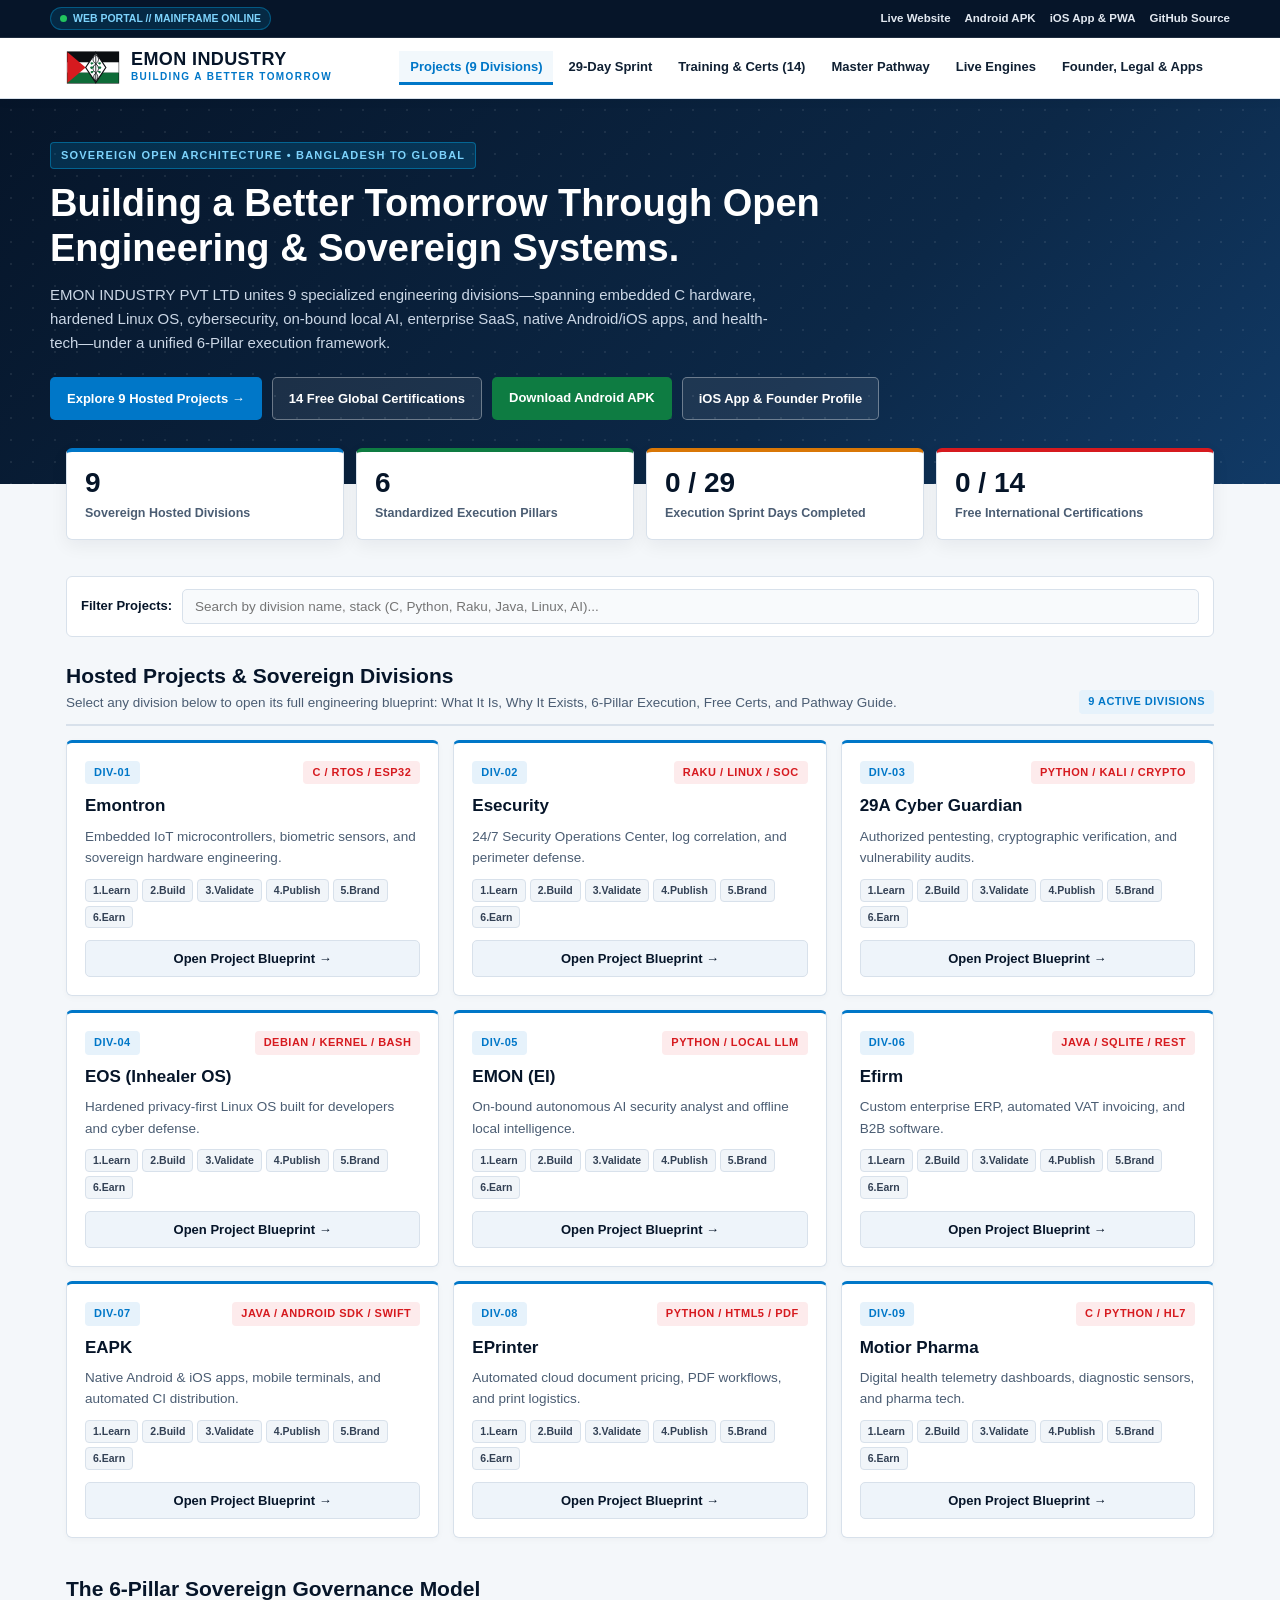
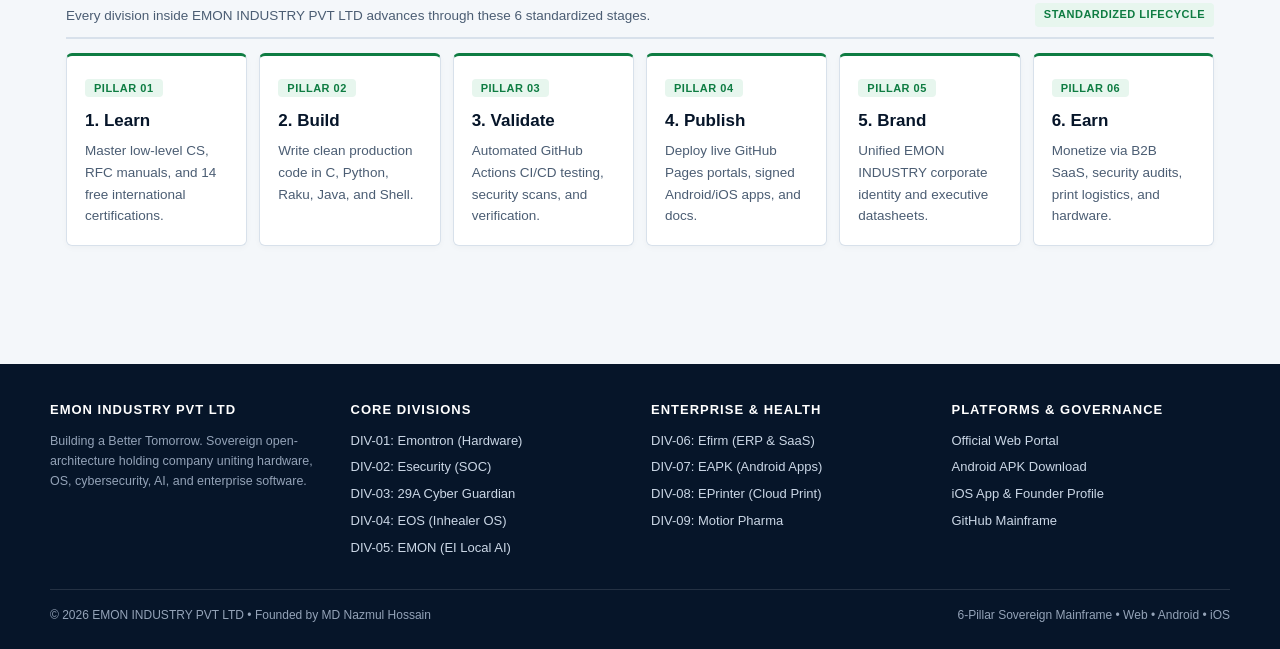
==== commit 8db96381: "Merge Linux Foundation layout across Website, Android APK & iOS App with preserved founder profile" ====
--- a/divisions/web-fullstack/index.html
+++ b/divisions/web-fullstack/index.html
@@ -1,201 +1,488 @@
 <!DOCTYPE html>
 <html lang="en">
 <head>
-<meta charset="UTF-8"><meta name="viewport" content="width=device-width,initial-scale=1.0">
-<title>EMON INDUSTRY PVT LTD | Building a Better Tomorrow</title>
+<meta charset="UTF-8">
+<meta name="viewport" content="width=device-width,initial-scale=1.0,viewport-fit=cover">
+<meta name="apple-mobile-web-app-capable" content="yes">
+<meta name="apple-mobile-web-app-status-bar-style" content="black-translucent">
+<meta name="apple-mobile-web-app-title" content="EMON INDUSTRY">
+<link rel="apple-touch-icon" href="assets/founder.jpg">
+<link rel="manifest" href="manifest.json">
+<title>EMON INDUSTRY PVT LTD | Open Sovereign Infrastructure &amp; Enterprise Systems</title>
 <style>
-:root{--bg:#070b10;--panel:#0d131c;--panel2:#111927;--border:#1e2d3d;--cyan:#00ffcc;--green:#0e9f55;--red:#e62e3d;--gold:#f5b041;--text:#eef2f6;--muted:#8b9bb0}
-*{box-sizing:border-box;margin:0;padding:0}body{background:var(--bg);color:var(--text);font-family:-apple-system,BlinkMacSystemFont,"Segoe UI",Roboto,sans-serif;line-height:1.55}
-header{background:#0a0f17;border-bottom:1px solid var(--border);padding:12px 16px;position:sticky;top:0;z-index:200}
-.nav{max-width:1160px;margin:auto;display:flex;justify-content:space-between;align-items:center;flex-wrap:wrap;gap:10px}
-.logo{display:flex;align-items:center;gap:10px;background:#fff;padding:6px 12px;border-radius:6px;border:1.5px solid #0b0e11;color:#0b0e11;cursor:pointer}
-.logo .t1{font-weight:900;font-size:18px;line-height:1}.logo .t2{font-weight:700;font-size:11px;letter-spacing:2px}.logo .t3{font-size:7.5px;font-weight:700;letter-spacing:.7px;margin-top:2px}
-.pill{font-size:11px;font-weight:700;padding:5px 10px;border-radius:999px;border:1px solid var(--cyan);color:var(--cyan);background:rgba(0,255,204,.08);text-decoration:none}
-.pill-apk{background:var(--green);border-color:var(--green);color:#fff}
-.tabs{background:#0b111a;border-bottom:1px solid var(--border);overflow-x:auto;white-space:nowrap;position:sticky;top:64px;z-index:190}
-.tabs-in{max-width:1160px;margin:auto;display:flex;gap:4px;padding:8px 12px}
-.tbtn{background:transparent;color:var(--muted);border:1px solid transparent;padding:8px 13px;border-radius:6px;font-size:12.5px;font-weight:700;cursor:pointer}
-.tbtn.active{background:rgba(0,255,204,.12);color:var(--cyan);border-color:var(--cyan)}
-.wrap{max-width:1160px;margin:auto;padding:18px 16px 70px}.panel{display:none}.panel.active{display:block;animation:fade .18s ease}
-@keyframes fade{from{opacity:0;transform:translateY(4px)}to{opacity:1;transform:translateY(0)}}
-.banner{background:linear-gradient(135deg,#0d1520,#091018);border:1px solid var(--border);border-left:4px solid var(--cyan);border-radius:10px;padding:18px;margin-bottom:18px}
-.banner h2{font-size:19px;margin-bottom:5px;color:#fff}.banner p{font-size:13px;color:var(--muted)}
-.sh{display:flex;justify-content:space-between;align-items:center;flex-wrap:wrap;gap:8px;margin:20px 0 12px;padding-bottom:6px;border-bottom:1px solid var(--border)}
-.sh h3{font-size:13.5px;letter-spacing:1px;text-transform:uppercase;color:var(--cyan)}
-.grid{display:grid;grid-template-columns:repeat(auto-fit,minmax(290px,1fr));gap:12px}
-.pgrid{display:grid;grid-template-columns:repeat(auto-fit,minmax(170px,1fr));gap:10px;margin-bottom:18px}
-.pbox,.card,.stage,.dsec{background:var(--panel);border:1px solid var(--border);border-radius:8px;padding:15px}
-.pbox{border-top:3px solid var(--cyan)}.stage{border-left:4px solid var(--green);margin-bottom:10px}
-.div-card{cursor:pointer;transition:transform .15s,border-color .15s;display:flex;flex-direction:column;justify-content:space-between}
-.div-card:hover{border-color:var(--cyan);transform:translateY(-2px)}
-.top{display:flex;justify-content:space-between;align-items:center;margin-bottom:6px}
-.tr{font-size:11px;font-weight:800;color:var(--red)}.tc{font-size:11px;font-weight:700;color:var(--cyan);background:rgba(0,255,204,.08);padding:2px 8px;border-radius:4px}
-h4{font-size:15.5px;color:#fff;margin-bottom:5px}p,li{font-size:13px;color:var(--muted)}ul,ol{padding-left:18px}li{margin-bottom:5px}
-.mini{display:flex;flex-wrap:wrap;gap:4px;margin-top:9px}.mini span{font-size:10px;padding:2px 6px;border-radius:4px;background:#090f17;border:1px solid var(--border);color:#b7c5d6}
-.div-nav-bar{display:flex;gap:6px;overflow-x:auto;padding-bottom:8px;margin-bottom:14px}
-.dchip{background:var(--panel);color:var(--muted);border:1px solid var(--border);padding:6px 11px;border-radius:999px;font-size:11.5px;font-weight:700;cursor:pointer;white-space:nowrap}
-.dchip.active{background:var(--cyan);color:#05080c;border-color:var(--cyan)}
-.dsec{margin-bottom:14px;border-left:3px solid var(--cyan)}
-.dsec.why{border-left-color:var(--gold)}.dsec.how{border-left-color:var(--green)}.dsec.guide{border-left-color:var(--red)}
-.dsec h4{color:var(--cyan);font-size:14px;text-transform:uppercase;letter-spacing:.7px;margin-bottom:8px}
-.dsec.why h4{color:var(--gold)}.dsec.how h4{color:#2ecc71}.dsec.guide h4{color:#ff5c77}
-.pstep{background:#090f17;border:1px solid var(--border);border-radius:6px;padding:9px 11px;margin-bottom:7px;font-size:12.5px;color:#d6e0eb}
-.pstep strong{color:var(--cyan)}
-.pbar-bg{height:11px;background:#070b10;border-radius:999px;overflow:hidden;border:1px solid var(--border);margin-top:8px}
-.pbar{height:100%;width:0%;background:linear-gradient(90deg,var(--green),var(--cyan));transition:width .2s}
-.frow{display:flex;gap:6px;flex-wrap:wrap;margin:12px 0}.fbtn{background:var(--panel);color:var(--muted);border:1px solid var(--border);padding:6px 11px;border-radius:6px;font-size:12px;cursor:pointer}.fbtn.active{border-color:var(--cyan);color:var(--cyan)}
-.day{display:flex;align-items:flex-start;gap:10px;background:var(--panel);border:1px solid var(--border);border-radius:8px;padding:11px 13px;margin-bottom:8px;cursor:pointer}
-.day.done{border-color:rgba(14,159,85,.7);background:rgba(14,159,85,.07)}.day input{width:17px;height:17px;margin-top:2px;accent-color:var(--cyan)}
-.btn{display:inline-flex;align-items:center;justify-content:center;padding:8px 13px;border-radius:6px;font-size:12px;font-weight:700;text-decoration:none;border:none;cursor:pointer}
-.b-cyan{background:var(--cyan);color:#05080c}.b-green{background:var(--green);color:#fff}.b-dark{background:#090f17;color:var(--text);border:1px solid var(--border)}
-input,select,textarea{width:100%;background:#070b10;border:1px solid var(--border);color:var(--text);padding:9px;border-radius:6px;margin-top:8px;font-size:13px}
-.out{margin-top:9px;background:#05080c;border-left:3px solid var(--cyan);padding:9px;font-size:12px;color:var(--cyan);white-space:pre-wrap;font-family:monospace}
-footer{text-align:center;padding:22px;border-top:1px solid var(--border);color:var(--muted);font-size:12px}
+:root{
+  --lf-navy:#061529;
+  --lf-navy-mid:#0c2847;
+  --lf-blue:#0077c8;
+  --lf-blue-dark:#005a9e;
+  --lf-cyan:#00a3e0;
+  --lf-green:#0e7c42;
+  --lf-red:#d61a1f;
+  --bg:#f4f7fa;
+  --surface:#ffffff;
+  --border:#d8e1eb;
+  --text:#102033;
+  --muted:#4b5d73;
+}
+*{box-sizing:border-box;margin:0;padding:0}
+body{background:var(--bg);color:var(--text);font-family:-apple-system,BlinkMacSystemFont,"Segoe UI",Roboto,"Helvetica Neue",Arial,sans-serif;line-height:1.6}
+a{color:var(--lf-blue);text-decoration:none}
+
+/* LF Top Utility Bar */
+.util-bar{background:var(--lf-navy);color:#cbd7e6;font-size:11.5px;padding:7px 16px;border-bottom:1px solid rgba(255,255,255,.1)}
+.util-in{max-width:1180px;margin:auto;display:flex;justify-content:space-between;align-items:center;flex-wrap:wrap;gap:8px}
+.status-pill{display:inline-flex;align-items:center;gap:6px;background:rgba(0,163,224,.15);border:1px solid rgba(0,163,224,.4);color:#7dd3fc;padding:2px 9px;border-radius:999px;font-weight:700;font-size:10.5px}
+.dot{width:7px;height:7px;border-radius:50%;background:#22c55e;display:inline-block}
+.util-links{display:flex;gap:14px;flex-wrap:wrap;align-items:center}
+.util-links a{color:#e2e8f0;font-weight:600}
+.util-links a:hover{color:#7dd3fc}
+
+/* LF Main Header */
+header{background:var(--surface);border-bottom:1px solid var(--border);position:sticky;top:0;z-index:300;box-shadow:0 2px 10px rgba(6,21,41,.05)}
+.nav-in{max-width:1180px;margin:auto;padding:11px 16px;display:flex;justify-content:space-between;align-items:center;flex-wrap:wrap;gap:12px}
+.brand{display:flex;align-items:center;gap:11px;cursor:pointer}
+.brand-txt .b1{font-size:18px;font-weight:900;letter-spacing:.4px;color:var(--lf-navy);line-height:1.05}
+.brand-txt .b2{font-size:10px;font-weight:700;letter-spacing:1.4px;color:var(--lf-blue);text-transform:uppercase}
+.nav-menu{display:flex;gap:4px;overflow-x:auto;white-space:nowrap;padding:2px 0}
+.nbtn{background:transparent;border:none;border-bottom:3px solid transparent;color:var(--text);font-size:13px;font-weight:700;padding:8px 11px;cursor:pointer;transition:all .15s}
+.nbtn:hover{color:var(--lf-blue)}
+.nbtn.active{color:var(--lf-blue);border-bottom-color:var(--lf-blue);background:rgba(0,119,200,.05)}
+
+/* LF Hero Section */
+.hero{background:linear-gradient(135deg,var(--lf-navy) 0%,var(--lf-navy-mid) 65%,#113a66 100%);color:#fff;padding:42px 16px 64px;position:relative;overflow:hidden}
+.hero::after{content:"";position:absolute;inset:0;background-image:radial-gradient(rgba(255,255,255,.08) 1px,transparent 1px);background-size:22px 22px;pointer-events:none}
+.hero-in{max-width:1180px;margin:auto;position:relative;z-index:2}
+.eyebrow{display:inline-block;background:rgba(0,163,224,.18);border:1px solid rgba(0,163,224,.45);color:#7dd3fc;font-size:11px;font-weight:800;letter-spacing:1.2px;padding:4px 10px;border-radius:4px;margin-bottom:12px;text-transform:uppercase}
+.hero h1{font-size:clamp(24px,4vw,38px);font-weight:800;line-height:1.18;max-width:820px;margin-bottom:12px}
+.hero p{font-size:15px;color:#cbd7e6;max-width:740px;margin-bottom:22px}
+.hero-ctas{display:flex;gap:10px;flex-wrap:wrap}
+
+/* Buttons */
+.btn{display:inline-flex;align-items:center;justify-content:center;gap:6px;padding:10px 16px;border-radius:5px;font-size:13px;font-weight:700;border:1px solid transparent;cursor:pointer;transition:all .15s}
+.btn-primary{background:var(--lf-blue);color:#fff}
+.btn-primary:hover{background:var(--lf-blue-dark)}
+.btn-outline-light{background:rgba(255,255,255,.08);color:#fff;border-color:rgba(255,255,255,.35)}
+.btn-outline-light:hover{background:rgba(255,255,255,.16)}
+.btn-green{background:var(--lf-green);color:#fff}
+.btn-soft{background:#eef4fa;color:var(--lf-navy);border-color:var(--border)}
+.btn-soft:hover{border-color:var(--lf-blue);color:var(--lf-blue)}
+
+/* LF Overlapping Metrics Strip */
+.metrics-wrap{max-width:1180px;margin:-36px auto 24px;padding:0 16px;position:relative;z-index:10}
+.metrics{display:grid;grid-template-columns:repeat(auto-fit,minmax(200px,1fr));gap:12px}
+.mcard{background:var(--surface);border:1px solid var(--border);border-top:4px solid var(--lf-blue);border-radius:6px;padding:16px 18px;box-shadow:0 6px 18px rgba(6,21,41,.06)}
+.mcard .mnum{font-size:28px;font-weight:900;color:var(--lf-navy);line-height:1.1}
+.mcard .mlbl{font-size:12.5px;font-weight:700;color:var(--muted);margin-top:4px}
+
+/* Container & Sections */
+.wrap{max-width:1180px;margin:0 auto;padding:12px 16px 64px}
+.sec{display:none}.sec.active{display:block;animation:fadeIn .18s ease}
+@keyframes fadeIn{from{opacity:0;transform:translateY(4px)}to{opacity:1;transform:translateY(0)}}
+.sec-head{display:flex;justify-content:space-between;align-items:flex-end;flex-wrap:wrap;gap:10px;margin:22px 0 14px;padding-bottom:10px;border-bottom:2px solid var(--border)}
+.sec-head h2{font-size:21px;font-weight:800;color:var(--lf-navy)}
+.sec-head p{font-size:13.5px;color:var(--muted)}
+.tag{font-size:11px;font-weight:800;padding:3px 9px;border-radius:4px;background:#e6f2fb;color:var(--lf-blue);text-transform:uppercase;letter-spacing:.5px}
+.tag-red{background:#fdebec;color:var(--lf-red)}
+.tag-green{background:#e7f6ee;color:var(--lf-green)}
+
+/* Search & Filter Bar */
+.search-bar{background:var(--surface);border:1px solid var(--border);border-radius:6px;padding:12px 14px;margin-bottom:18px;display:flex;gap:10px;flex-wrap:wrap;align-items:center}
+.search-bar input{flex:1;min-width:220px;margin:0;padding:9px 12px;border:1px solid var(--border);border-radius:5px;background:#f8fafc;color:var(--text);font-size:13.5px}
+
+/* Grids & LF Cards */
+.grid{display:grid;grid-template-columns:repeat(auto-fit,minmax(300px,1fr));gap:14px}
+.pgrid{display:grid;grid-template-columns:repeat(auto-fit,minmax(175px,1fr));gap:12px;margin-bottom:22px}
+.card{background:var(--surface);border:1px solid var(--border);border-radius:6px;padding:18px;box-shadow:0 2px 6px rgba(6,21,41,.03)}
+.div-card{border-top:3px solid var(--lf-blue);cursor:pointer;display:flex;flex-direction:column;justify-content:space-between;transition:transform .15s,box-shadow .15s}
+.div-card:hover{transform:translateY(-2px);box-shadow:0 10px 22px rgba(6,21,41,.09);border-color:var(--lf-blue)}
+.ctop{display:flex;justify-content:space-between;align-items:center;margin-bottom:8px}
+.card h3{font-size:17px;font-weight:800;color:var(--lf-navy);margin-bottom:6px}
+.card p,.card li{font-size:13.5px;color:var(--muted)}
+.mini{display:flex;flex-wrap:wrap;gap:4px;margin-top:10px}
+.mini span{font-size:10.5px;font-weight:600;padding:2px 7px;border-radius:4px;background:#f1f5f9;border:1px solid var(--border);color:#334155}
+
+/* Deep-Dive Division Blueprint */
+.chips{display:flex;gap:6px;overflow-x:auto;padding-bottom:8px;margin-bottom:14px}
+.chip{background:var(--surface);color:var(--muted);border:1px solid var(--border);padding:6px 12px;border-radius:999px;font-size:12px;font-weight:700;cursor:pointer;white-space:nowrap}
+.chip.active{background:var(--lf-navy);color:#fff;border-color:var(--lf-navy)}
+.bp-box{background:var(--surface);border:1px solid var(--border);border-left:4px solid var(--lf-blue);border-radius:6px;padding:18px;margin-bottom:14px}
+.bp-box.why{border-left-color:#d97706}.bp-box.how{border-left-color:var(--lf-green)}.bp-box.guide{border-left-color:var(--lf-red)}
+.bp-box h3{font-size:15px;font-weight:800;color:var(--lf-navy);text-transform:uppercase;letter-spacing:.5px;margin-bottom:9px}
+.step-row{background:#f8fafc;border:1px solid var(--border);border-radius:5px;padding:10px 12px;margin-bottom:8px;font-size:13.5px;color:var(--text)}
+.step-row strong{color:var(--lf-blue)}
+
+/* Sprint Tracker */
+.pbar-bg{height:12px;background:#e2e8f0;border-radius:999px;overflow:hidden;margin-top:10px}
+.pbar{height:100%;width:0%;background:linear-gradient(90deg,var(--lf-blue),var(--lf-green));transition:width .25s}
+.frow{display:flex;gap:6px;flex-wrap:wrap;margin:14px 0}
+.fbtn{background:var(--surface);color:var(--muted);border:1px solid var(--border);padding:6px 12px;border-radius:5px;font-size:12.5px;font-weight:700;cursor:pointer}
+.fbtn.active{background:var(--lf-blue);color:#fff;border-color:var(--lf-blue)}
+.day{display:flex;align-items:flex-start;gap:11px;background:var(--surface);border:1px solid var(--border);border-radius:6px;padding:12px 14px;margin-bottom:8px;cursor:pointer}
+.day.done{border-color:var(--lf-green);background:#f2fbf6}
+.day input{width:18px;height:18px;margin-top:2px;accent-color:var(--lf-green)}
+
+/* Founder Spotlight Card (Preserved Developer Info) */
+.founder-card{background:var(--surface);border:1px solid var(--border);border-top:4px solid var(--lf-navy);border-radius:8px;padding:22px;display:grid;grid-template-columns:repeat(auto-fit,minmax(260px,1fr));gap:22px;align-items:center}
+.founder-photo{width:100%;max-width:300px;border-radius:8px;border:2px solid var(--lf-navy);display:block;margin:auto;object-fit:cover;background:#0b0e11}
+.founder-quote{border-left:4px solid var(--lf-green);background:#f4fbf7;padding:11px 14px;margin:12px 0;font-family:monospace;font-size:13.5px;color:var(--lf-navy);font-weight:700}
+
+/* Form Inputs & Engine Output */
+input,select,textarea{width:100%;background:#f8fafc;border:1px solid var(--border);color:var(--text);padding:9px 11px;border-radius:5px;margin-top:8px;font-size:13.5px}
+.out{margin-top:10px;background:var(--lf-navy);color:#7dd3fc;border-radius:5px;padding:10px 12px;font-size:12px;white-space:pre-wrap;font-family:monospace}
+
+/* LF Multi-Column Footer */
+footer{background:var(--lf-navy);color:#cbd7e6;padding:36px 16px 24px;margin-top:32px}
+.foot-in{max-width:1180px;margin:auto;display:grid;grid-template-columns:repeat(auto-fit,minmax(220px,1fr));gap:22px;padding-bottom:24px;border-bottom:1px solid rgba(255,255,255,.12)}
+.foot-in h4{color:#fff;font-size:13px;text-transform:uppercase;letter-spacing:1px;margin-bottom:10px}
+.foot-in li{list-style:none;font-size:13px;margin-bottom:6px}
+.foot-in a{color:#cbd7e6}.foot-in a:hover{color:#fff}
+.foot-bot{max-width:1180px;margin:16px auto 0;font-size:12px;color:#94a3b8;display:flex;justify-content:space-between;flex-wrap:wrap;gap:8px}
 </style>
 </head>
 <body>
-<header><div class="nav">
-  <div class="logo" onclick="backToDivs();go('p1',document.querySelector('.tbtn'))">
-    <svg width="56" height="34" viewBox="0 0 116 72" xmlns="http://www.w3.org/2000/svg">
-      <rect x="1" y="1" width="114" height="70" fill="#0B0E11"/>
-      <rect x="2" y="2" width="112" height="22.6" fill="#0B0E11"/><rect x="2" y="24.6" width="112" height="22.8" fill="#FFF"/><rect x="2" y="47.4" width="112" height="22.6" fill="#0E6B38"/>
-      <polygon points="2,2 42,36 2,70" fill="#D61A1F"/><polygon points="64,3 86,36 64,69 42,36" fill="#FFF" stroke="#0B0E11" stroke-width="2.5"/>
-      <line x1="64" y1="5" x2="64" y2="67" stroke="#0B0E11" stroke-width="1.8"/>
-      <path d="M64,8 C72,14 72,22 64,28 C56,34 56,42 64,48 C70,53 70,60 64,65" fill="none" stroke="#0B0E11" stroke-width="1.8"/>
-      <path d="M64,8 C56,14 56,22 64,28 C72,34 72,42 64,48 C58,53 58,60 64,65" fill="none" stroke="#0B0E11" stroke-width="1.8"/>
-      <path d="M60,26 C53,23 50,26 55,30 Z M60,35 C52,32 49,36 55,40 Z M60,44 C53,42 50,46 56,49 Z M68,26 C75,23 78,26 73,30 Z M68,35 C76,32 79,36 73,40 Z M68,44 C75,42 78,46 72,49 Z" fill="#0E6B38"/>
-    </svg>
-    <div><div class="t1">EMON</div><div class="t2">INDUSTRY</div><div class="t3">&mdash; BUILDING A BETTER TOMORROW &mdash;</div></div>
+
+<!-- TOP UTILITY BAR -->
+<div class="util-bar">
+  <div class="util-in">
+    <div><span class="status-pill"><span class="dot"></span><span id="runtimeBadge">WEB PORTAL // MAINFRAME ONLINE</span></span></div>
+    <div class="util-links">
+      <a href="https://mnhemon357-cyber.github.io/emon-industry/" target="_blank">Live Website</a>
+      <a href="https://github.com/mnhemon357-cyber/emon-industry/releases/latest" target="_blank">Android APK</a>
+      <a href="#sec-apps" onclick="navTo('sec-apps')">iOS App &amp; PWA</a>
+      <a href="https://github.com/mnhemon357-cyber/emon-industry" target="_blank">GitHub Source</a>
+    </div>
   </div>
-  <div style="display:flex;gap:8px;flex-wrap:wrap;align-items:center">
-    <span class="pill" id="badge">MAINFRAME ONLINE</span>
-    <a class="pill pill-apk" href="https://github.com/mnhemon357-cyber/emon-industry/releases/latest" target="_blank">DOWNLOAD APK</a>
+</div>
+
+<!-- MAIN HEADER -->
+<header>
+  <div class="nav-in">
+    <div class="brand" onclick="closeBlueprint();navTo('sec-projects')">
+      <svg width="54" height="33" viewBox="0 0 116 72" xmlns="http://www.w3.org/2000/svg">
+        <rect x="1" y="1" width="114" height="70" fill="#0B0E11"/>
+        <rect x="2" y="2" width="112" height="22.6" fill="#0B0E11"/><rect x="2" y="24.6" width="112" height="22.8" fill="#FFF"/><rect x="2" y="47.4" width="112" height="22.6" fill="#0E6B38"/>
+        <polygon points="2,2 42,36 2,70" fill="#D61A1F"/><polygon points="64,3 86,36 64,69 42,36" fill="#FFF" stroke="#0B0E11" stroke-width="2.5"/>
+        <line x1="64" y1="5" x2="64" y2="67" stroke="#0B0E11" stroke-width="1.8"/>
+        <path d="M64,8 C72,14 72,22 64,28 C56,34 56,42 64,48 C70,53 70,60 64,65" fill="none" stroke="#0B0E11" stroke-width="1.8"/>
+        <path d="M64,8 C56,14 56,22 64,28 C72,34 72,42 64,48 C58,53 58,60 64,65" fill="none" stroke="#0B0E11" stroke-width="1.8"/>
+        <path d="M60,26 C53,23 50,26 55,30 Z M60,35 C52,32 49,36 55,40 Z M60,44 C53,42 50,46 56,49 Z M68,26 C75,23 78,26 73,30 Z M68,35 C76,32 79,36 73,40 Z M68,44 C75,42 78,46 72,49 Z" fill="#0E6B38"/>
+      </svg>
+      <div class="brand-txt">
+        <div class="b1">EMON INDUSTRY</div>
+        <div class="b2">Building a Better Tomorrow</div>
+      </div>
+    </div>
+    <nav class="nav-menu" id="topNav">
+      <button class="nbtn active" data-sec="sec-projects" onclick="closeBlueprint();navTo('sec-projects')">Projects (9 Divisions)</button>
+      <button class="nbtn" data-sec="sec-sprint" onclick="navTo('sec-sprint')">29-Day Sprint</button>
+      <button class="nbtn" data-sec="sec-certs" onclick="navTo('sec-certs')">Training &amp; Certs (14)</button>
+      <button class="nbtn" data-sec="sec-pathway" onclick="navTo('sec-pathway')">Master Pathway</button>
+      <button class="nbtn" data-sec="sec-engines" onclick="navTo('sec-engines')">Live Engines</button>
+      <button class="nbtn" data-sec="sec-apps" onclick="navTo('sec-apps')">Founder, Legal &amp; Apps</button>
+    </nav>
   </div>
-</div></header>
-
-<nav class="tabs"><div class="tabs-in">
-  <button class="tbtn active" onclick="go('p1',this)">1. 6-Pillar &amp; 9 Divisions</button>
-  <button class="tbtn" onclick="go('p2',this)">2. 29-Day Sprint</button>
-  <button class="tbtn" onclick="go('p3',this)">3. 14 Free Certs</button>
-  <button class="tbtn" onclick="go('p4',this)">4. Master Pathway</button>
-  <button class="tbtn" onclick="go('p5',this)">5. Live Engines</button>
-  <button class="tbtn" onclick="go('p6',this)">6. Legal &amp; APK Hub</button>
-</div></nav>
-
-<main class="wrap">
-<!-- TAB 1: 6-PILLAR + CLICKABLE 9 DIVISIONS + DEDICATED DIVISION DEEP-DIVE VIEW -->
-<section id="p1" class="panel active">
-  <div id="divOverview">
-    <div class="banner"><h2>Sovereign 6-Pillar System &amp; 9 Interactive Divisions</h2><p>Tap any of the 9 division cards below to open its complete individual guide: <strong>What It Is</strong>, <strong>Why It Exists</strong>, <strong>How to Complete It</strong>, <strong>Free Certifications</strong>, and <strong>Separate Pathway Guide</strong>.</p></div>
-    <div class="sh"><h3>The 6-Pillar Sovereign Framework</h3><span class="tc">ALL 9 DIVISIONS</span></div>
-    <div class="pgrid" id="pillars"></div>
-    <div class="sh"><h3>Tap Any Division to Open Full Blueprint</h3><span class="tc">9 INTERACTIVE DIVISIONS</span></div>
-    <div class="grid" id="divs"></div>
-  </div>
-
-  <!-- DEDICATED DIVISION DEEP-DIVE VIEW -->
-  <div id="divDetail" style="display:none">
-    <div style="display:flex;justify-content:space-between;align-items:center;flex-wrap:wrap;gap:8px;margin-bottom:12px">
-      <button class="btn b-cyan" onclick="backToDivs()">&larr; BACK TO ALL 9 DIVISIONS</button>
-      <span class="tc" id="dCodeBadge">DIV-01</span>
-    </div>
-    <div class="div-nav-bar" id="divChips"></div>
-    <div class="banner" style="margin-bottom:14px">
-      <h2 id="dTitle">Division Name</h2>
-      <p id="dSub">Tech Stack &bull; Repo Path</p>
-    </div>
-
-    <div class="dsec">
-      <h4>1. What Is It? (Core Architecture &amp; Technical Scope)</h4>
-      <p id="dWhat" style="color:#e2e8f0"></p>
-    </div>
-
-    <div class="dsec why">
-      <h4>2. Why Is It Needed? (Strategic Purpose &amp; Revenue Model)</h4>
-      <p id="dWhy" style="color:#e2e8f0"></p>
-    </div>
-
-    <div class="dsec how">
-      <h4>3. How to Complete It (Step-by-Step Across All 6 Pillars)</h4>
-      <div id="dHow"></div>
-    </div>
-
-    <div class="dsec">
-      <h4>4. Free Provided Certifications for This Division</h4>
-      <p style="margin-bottom:10px">Complete these 100% free international certifications to master and validate this division:</p>
-      <div class="grid" id="dCerts"></div>
-    </div>
-
-    <div class="dsec guide">
-      <h4>5. Separate Full Pathway Guide (Zero-to-Enterprise Roadmap)</h4>
-      <div id="dGuide"></div>
+</header>
+
+<!-- LF HERO BANNER -->
+<section class="hero">
+  <div class="hero-in">
+    <div class="eyebrow">Sovereign Open Architecture &bull; Bangladesh to Global</div>
+    <h1>Building a Better Tomorrow Through Open Engineering &amp; Sovereign Systems.</h1>
+    <p>EMON INDUSTRY PVT LTD unites 9 specialized engineering divisions—spanning embedded C hardware, hardened Linux OS, cybersecurity, on-bound local AI, enterprise SaaS, native Android/iOS apps, and health-tech—under a unified 6-Pillar execution framework.</p>
+    <div class="hero-ctas">
+      <button class="btn btn-primary" onclick="closeBlueprint();navTo('sec-projects')">Explore 9 Hosted Projects &rarr;</button>
+      <button class="btn btn-outline-light" onclick="navTo('sec-certs')">14 Free Global Certifications</button>
+      <a class="btn btn-green" href="https://github.com/mnhemon357-cyber/emon-industry/releases/latest" target="_blank">Download Android APK</a>
+      <button class="btn btn-outline-light" onclick="navTo('sec-apps')">iOS App &amp; Founder Profile</button>
     </div>
   </div>
 </section>
 
-<section id="p2" class="panel">
-  <div class="banner"><h2>29-Day Sovereign Execution Sprint</h2><p>Tap any day to mark it complete. Progress saves automatically on your browser and Android APK.</p></div>
-  <div class="card"><div style="display:flex;justify-content:space-between;align-items:center;flex-wrap:wrap;gap:8px"><strong id="scount">Progress: 0 / 29 Days (0%)</strong><button class="btn b-dark" onclick="resetS()">Reset</button></div><div class="pbar-bg"><div class="pbar" id="sbar"></div></div></div>
-  <div class="frow">
-    <button class="fbtn active" onclick="filt('all',this)">All 29 Days</button>
-    <button class="fbtn" onclick="filt('w1',this)">Week 1 (1-7)</button>
-    <button class="fbtn" onclick="filt('w2',this)">Week 2 (8-14)</button>
-    <button class="fbtn" onclick="filt('w3',this)">Week 3 (15-21)</button>
-    <button class="fbtn" onclick="filt('w4',this)">Week 4 (22-29)</button>
+<!-- LF IMPACT METRICS -->
+<div class="metrics-wrap">
+  <div class="metrics">
+    <div class="mcard"><div class="mnum">9</div><div class="mlbl">Sovereign Hosted Divisions</div></div>
+    <div class="mcard" style="border-top-color:var(--lf-green)"><div class="mnum">6</div><div class="mlbl">Standardized Execution Pillars</div></div>
+    <div class="mcard" style="border-top-color:#d97706"><div class="mnum" id="mSprint">0 / 29</div><div class="mlbl">Execution Sprint Days Completed</div></div>
+    <div class="mcard" style="border-top-color:var(--lf-red)"><div class="mnum" id="mCerts">0 / 14</div><div class="mlbl">Free International Certifications</div></div>
   </div>
-  <div id="slist"></div>
-</section>
-
-<section id="p3" class="panel">
-  <div class="banner"><h2>14-Step Free Global Certification Roadmap ("What After What")</h2><p>100% free international courses ordered from zero experience to enterprise architecture. Tap any button to enroll free.</p></div>
-  <div class="sh"><h3 id="ccount">Earned Credentials: 0 / 14</h3><span class="tc">100% FREE LINKS</span></div>
-  <div class="grid" id="certs"></div>
-</section>
-
-<section id="p4" class="panel">
-  <div class="banner"><h2>Master Zero-to-Global Holding Pathway Guide</h2><p>Complete cross-division blueprint from binary basics on mobile to global holding scale.</p></div>
-  <div id="path"></div>
-</section>
-
-<section id="p5" class="panel">
-  <div class="banner"><h2>Live Division Engines (SQLite Backend + Offline APK Mode)</h2><p>Run instant EPrinter BDT quotes, 29A node diagnostics, and Efirm client inquiries.</p></div>
-  <div class="grid">
-    <div class="card"><div class="top"><h4>EPrinter Cloud Quote</h4><span class="tr">DIV-08</span></div><p>Instant A4 print pricing in BDT.</p><input type="number" id="pg" value="50" min="1"><select id="pm"><option value="bw">Black &amp; White (2 BDT/page)</option><option value="color">Color Laser (5 BDT/page)</option></select><button class="btn b-cyan" style="width:100%;margin-top:9px" onclick="qCalc()">CALCULATE QUOTE</button><div class="out" id="qout">Ready...</div></div>
-    <div class="card"><div class="top"><h4>29A Node Security Audit</h4><span class="tr">DIV-03</span></div><p>Verify host sockets &amp; runtime posture.</p><input type="text" value="127.0.0.1 // LOCAL NODE" readonly><button class="btn b-cyan" style="width:100%;margin-top:9px" onclick="audit()">RUN 29A SCAN</button><div class="out" id="aout">Ready...</div></div>
-    <div class="card"><div class="top"><h4>Efirm Client Desk</h4><span class="tr">DIV-06</span></div><p>Dispatch project or investor inquiries.</p><input type="text" id="cn" placeholder="Name / Company"><input type="email" id="ce" placeholder="Email"><textarea id="cm" rows="2" placeholder="Project scope"></textarea><button class="btn b-cyan" style="width:100%;margin-top:9px" onclick="inq()">SUBMIT INQUIRY</button><div class="out" id="iout">SQLite &amp; Offline Relay Ready.</div></div>
+</div>
+
+<main class="wrap">
+  <!-- SECTION 1: PROJECTS (9 DIVISIONS) + GOVERNANCE (6 PILLARS) + FULL BLUEPRINT VIEW -->
+  <section id="sec-projects" class="sec active">
+    <div id="projectsListView">
+      <div class="search-bar">
+        <strong style="font-size:13px;color:var(--lf-navy)">Filter Projects:</strong>
+        <input type="text" id="projSearch" placeholder="Search by division name, stack (C, Python, Raku, Java, Linux, AI)..." oninput="renderDivs()">
+      </div>
+
+      <div class="sec-head">
+        <div><h2>Hosted Projects &amp; Sovereign Divisions</h2><p>Select any division below to open its full engineering blueprint: What It Is, Why It Exists, 6-Pillar Execution, Free Certs, and Pathway Guide.</p></div>
+        <span class="tag">9 Active Divisions</span>
+      </div>
+      <div class="grid" id="divsGrid"></div>
+
+      <div class="sec-head" style="margin-top:34px">
+        <div><h2>The 6-Pillar Sovereign Governance Model</h2><p>Every division inside EMON INDUSTRY PVT LTD advances through these 6 standardized stages.</p></div>
+        <span class="tag tag-green">Standardized Lifecycle</span>
+      </div>
+      <div class="pgrid" id="pillarsGrid"></div>
+    </div>
+
+    <!-- DEDICATED DIVISION DEEP-DIVE BLUEPRINT -->
+    <div id="blueprintView" style="display:none">
+      <div style="display:flex;justify-content:space-between;align-items:center;flex-wrap:wrap;gap:10px;margin-bottom:14px">
+        <button class="btn btn-primary" onclick="closeBlueprint()">&larr; Back to All 9 Divisions</button>
+        <span class="tag" id="bpCode">DIV-01</span>
+      </div>
+      <div class="chips" id="bpChips"></div>
+      <div class="card" style="border-top:4px solid var(--lf-navy);margin-bottom:16px">
+        <h2 id="bpTitle" style="font-size:22px;color:var(--lf-navy);margin-bottom:4px">Division Blueprint</h2>
+        <p id="bpSub" style="font-weight:600;color:var(--lf-blue)"></p>
+      </div>
+
+      <div class="bp-box">
+        <h3>1. What Is It? (Technical Architecture &amp; Scope)</h3>
+        <p id="bpWhat" style="color:var(--text)"></p>
+      </div>
+      <div class="bp-box why">
+        <h3>2. Why Is It Needed? (Strategic Problem &amp; Revenue Model)</h3>
+        <p id="bpWhy" style="color:var(--text)"></p>
+      </div>
+      <div class="bp-box how">
+        <h3>3. How to Complete It (Step-by-Step Across All 6 Pillars)</h3>
+        <div id="bpHow"></div>
+      </div>
+      <div class="bp-box">
+        <h3>4. Free Provided Certifications for This Division</h3>
+        <p style="margin-bottom:12px">Enroll free in these official global courses to master and validate this division:</p>
+        <div class="grid" id="bpCerts"></div>
+      </div>
+      <div class="bp-box guide">
+        <h3>5. Separate Full Pathway Guide (Zero-to-Enterprise Roadmap)</h3>
+        <div id="bpGuide"></div>
+      </div>
+    </div>
+  </section>
+
+  <!-- SECTION 2: 29-DAY SPRINT -->
+  <section id="sec-sprint" class="sec">
+    <div class="sec-head">
+      <div><h2>29-Day Sovereign Execution Sprint</h2><p>Track daily engineering, certification, and commercial milestones. Auto-saved offline across Web, Android &amp; iOS.</p></div>
+      <button class="btn btn-soft" onclick="resetSprint()">Reset Progress</button>
+    </div>
+    <div class="card" style="margin-bottom:14px">
+      <strong id="sprintText" style="color:var(--lf-navy)">Progress: 0 / 29 Days (0%)</strong>
+      <div class="pbar-bg"><div class="pbar" id="sprintBar"></div></div>
+    </div>
+    <div class="frow">
+      <button class="fbtn active" onclick="filterSprint('all',this)">All 29 Days</button>
+      <button class="fbtn" onclick="filterSprint('w1',this)">Week 1 (Days 1–7)</button>
+      <button class="fbtn" onclick="filterSprint('w2',this)">Week 2 (Days 8–14)</button>
+      <button class="fbtn" onclick="filterSprint('w3',this)">Week 3 (Days 15–21)</button>
+      <button class="fbtn" onclick="filterSprint('w4',this)">Week 4 (Days 22–29)</button>
+    </div>
+    <div id="sprintList"></div>
+  </section>
+
+  <!-- SECTION 3: 14 FREE CERTIFICATIONS -->
+  <section id="sec-certs" class="sec">
+    <div class="sec-head">
+      <div><h2>Training &amp; 14 Free Global Certifications ("What After What")</h2><p>100% free international credentials ordered from foundational Linux &amp; networking to offensive security, cloud, AI, and CS50.</p></div>
+      <span class="tag tag-green" id="certBadge">Earned: 0 / 14</span>
+    </div>
+    <div class="grid" id="certsGrid"></div>
+  </section>
+
+  <!-- SECTION 4: MASTER PATHWAY -->
+  <section id="sec-pathway" class="sec">
+    <div class="sec-head">
+      <div><h2>Master Child-to-Enterprise Zero-to-Global Pathway</h2><p>Complete engineering progression from bare-metal C and Linux to global holding operations.</p></div>
+      <span class="tag">6 Engineering Stages</span>
+    </div>
+    <div id="pathwayList"></div>
+  </section>
+
+  <!-- SECTION 5: LIVE ENGINES -->
+  <section id="sec-engines" class="sec">
+    <div class="sec-head">
+      <div><h2>Live Division Engines (SQLite Backend + Offline Mobile Mode)</h2><p>Interactive BDT print quoting, 29A node diagnostics, and Efirm client inquiry dispatch.</p></div>
+      <span class="tag">Interactive API</span>
+    </div>
+    <div class="grid">
+      <div class="card">
+        <div class="ctop"><h3>EPrinter Cloud Quote</h3><span class="tag tag-red">DIV-08</span></div>
+        <p>Instant A4 print pricing in BDT.</p>
+        <input type="number" id="pg" value="50" min="1">
+        <select id="pm"><option value="bw">Black &amp; White (2 BDT/page)</option><option value="color">Color Laser (5 BDT/page)</option></select>
+        <button class="btn btn-primary" style="width:100%;margin-top:10px" onclick="calcQuote()">Calculate Quote</button>
+        <div class="out" id="qOut">Ready for instant calculation...</div>
+      </div>
+      <div class="card">
+        <div class="ctop"><h3>29A Node Security Audit</h3><span class="tag tag-red">DIV-03</span></div>
+        <p>Verify host sockets &amp; runtime posture.</p>
+        <input type="text" value="127.0.0.1 // LOCAL NODE" readonly>
+        <button class="btn btn-primary" style="width:100%;margin-top:10px" onclick="runAudit()">Run 29A Scan</button>
+        <div class="out" id="aOut">Ready for security audit...</div>
+      </div>
+      <div class="card">
+        <div class="ctop"><h3>Efirm Client Desk</h3><span class="tag tag-red">DIV-06</span></div>
+        <p>Dispatch project or enterprise inquiries.</p>
+        <input type="text" id="cn" placeholder="Name / Company">
+        <input type="email" id="ce" placeholder="Email Address">
+        <textarea id="cm" rows="2" placeholder="Project scope or inquiry"></textarea>
+        <button class="btn btn-primary" style="width:100%;margin-top:10px" onclick="sendInquiry()">Submit Inquiry</button>
+        <div class="out" id="iOut">SQLite &amp; Offline Relay Ready.</div>
+      </div>
+    </div>
+  </section>
+
+  <!-- SECTION 6: FOUNDER PROFILE (PRESERVED), LEGAL & MULTI-PLATFORM APPS (WEB / ANDROID APK / iOS) -->
+  <section id="sec-apps" class="sec">
+    <div class="sec-head">
+      <div><h2>Founder &amp; Principal Architect</h2><p>Executive leadership of EMON INDUSTRY PVT LTD.</p></div>
+      <span class="tag">Leadership</span>
+    </div>
+    <div class="founder-card" style="margin-bottom:26px">
+      <div>
+        <img class="founder-photo" id="founderImg" alt="MD Nazmul Hossain — Founder & Principal Architect">
+      </div>
+      <div>
+        <span class="tag tag-red" style="margin-bottom:8px;display:inline-block">FOUNDER &amp; PRINCIPAL ARCHITECT</span>
+        <h2 style="font-size:26px;color:var(--lf-navy);margin-bottom:8px">MD Nazmul Hossain</h2>
+        <p style="font-size:14.5px;color:var(--text);margin-bottom:10px">Motivated and detail-oriented Computer Science &amp; Engineering undergraduate at Daffodil International University, Dhaka. Passionate about sovereign infrastructure, cybersecurity, and developing zero-bloat enterprise applications.</p>
+        <div class="founder-quote">&ldquo;Everybody has a complete view of completeness.&rdquo;</div>
+        <div class="mini">
+          <span>Raku</span><span>Python</span><span>C</span><span>Java</span><span>Linux (Kali)</span><span>Pentesting</span>
+        </div>
+      </div>
+    </div>
+
+    <div class="sec-head">
+      <div><h2>Multi-Platform Deployment: Website, Android APK &amp; iOS Application</h2><p>Synchronized across web browsers, native Android devices, and iPhone/iPad.</p></div>
+      <span class="tag tag-green">Web + Android + iOS</span>
+    </div>
+    <div class="grid" style="margin-bottom:26px">
+      <div class="card">
+        <div class="ctop"><h3>Live Web Portal</h3><span class="tag">GitHub Pages</span></div>
+        <p>Responsive Linux Foundation-grade web portal hosted with zero-downtime CI/CD.</p>
+        <div style="margin-top:12px"><a class="btn btn-primary" href="https://mnhemon357-cyber.github.io/emon-industry/" target="_blank">Open Live Website &rarr;</a></div>
+      </div>
+      <div class="card">
+        <div class="ctop"><h3>Android Native App (EAPK)</h3><span class="tag tag-green">APK Release</span></div>
+        <p>Native Android WebView app with official EMON INDUSTRY emblem, offline storage, and hardware bridge.</p>
+        <div style="margin-top:12px"><a class="btn btn-green" href="https://github.com/mnhemon357-cyber/emon-industry/releases/latest" target="_blank">Download Android .APK &rarr;</a></div>
+      </div>
+      <div class="card">
+        <div class="ctop"><h3>iOS Application (iPhone &amp; iPad)</h3><span class="tag">Swift WKWebView + PWA</span></div>
+        <p>Install directly on iOS via Safari (<strong>Share &rarr; Add to Home Screen</strong>) or download the compiled Swift <code>.ipa</code> artifact from GitHub Actions.</p>
+        <div style="margin-top:12px"><a class="btn btn-soft" href="https://github.com/mnhemon357-cyber/emon-industry/actions" target="_blank">View iOS .IPA Builds &rarr;</a></div>
+      </div>
+    </div>
+
+    <div class="sec-head">
+      <div><h2>Bangladesh RJSC &amp; International Incorporation Roadmap</h2><p>Corporate governance, tax registration, BASIS membership, and global banking.</p></div>
+      <span class="tag">Legal &amp; Compliance</span>
+    </div>
+    <div class="grid">
+      <div class="card">
+        <h3>Phase A: Bangladesh Pvt. Ltd. (RJSC)</h3>
+        <ul style="padding-left:18px;margin-top:8px">
+          <li><strong>Name Clearance:</strong> Apply at <code>roc.gov.bd</code> for EMON INDUSTRY PVT. LTD.</li>
+          <li><strong>MOA &amp; AOA:</strong> Cover Software, Cybersecurity, IoT Hardware, Print &amp; Health-Tech.</li>
+          <li><strong>Incorporation:</strong> File Form IX, Form XII &amp; digital signatures for Certificate.</li>
+          <li><strong>Tax &amp; Trade:</strong> Obtain Company e-TIN (NBR), Trade License &amp; 13-digit BIN (VAT).</li>
+        </ul>
+      </div>
+      <div class="card">
+        <h3>Phase B: Banking, BASIS &amp; Global Scale</h3>
+        <ul style="padding-left:18px;margin-top:8px">
+          <li><strong>Corporate Bank &amp; ERQ:</strong> Open BDT &amp; USD Export Retention Quota account.</li>
+          <li><strong>BASIS Membership:</strong> Register with BASIS for IT/software tax exemptions.</li>
+          <li><strong>Global Billing:</strong> Enable Wise Business / Payoneer / SWIFT for international clients.</li>
+          <li><strong>International Holding:</strong> Expand via Delaware C-Corp or Singapore Pte. Ltd.</li>
+        </ul>
+      </div>
+    </div>
+  </section>
+</main>
+
+<!-- LF MULTI-COLUMN FOOTER -->
+<footer>
+  <div class="foot-in">
+    <div>
+      <h4>EMON INDUSTRY PVT LTD</h4>
+      <p style="font-size:12.5px;color:#94a3b8">Building a Better Tomorrow. Sovereign open-architecture holding company uniting hardware, OS, cybersecurity, AI, and enterprise software.</p>
+    </div>
+    <div>
+      <h4>Core Divisions</h4>
+      <ul>
+        <li><a href="#div-0" onclick="navTo('sec-projects');openBlueprint(0)">DIV-01: Emontron (Hardware)</a></li>
+        <li><a href="#div-1" onclick="navTo('sec-projects');openBlueprint(1)">DIV-02: Esecurity (SOC)</a></li>
+        <li><a href="#div-2" onclick="navTo('sec-projects');openBlueprint(2)">DIV-03: 29A Cyber Guardian</a></li>
+        <li><a href="#div-3" onclick="navTo('sec-projects');openBlueprint(3)">DIV-04: EOS (Inhealer OS)</a></li>
+        <li><a href="#div-4" onclick="navTo('sec-projects');openBlueprint(4)">DIV-05: EMON (EI Local AI)</a></li>
+      </ul>
+    </div>
+    <div>
+      <h4>Enterprise &amp; Health</h4>
+      <ul>
+        <li><a href="#div-5" onclick="navTo('sec-projects');openBlueprint(5)">DIV-06: Efirm (ERP &amp; SaaS)</a></li>
+        <li><a href="#div-6" onclick="navTo('sec-projects');openBlueprint(6)">DIV-07: EAPK (Android Apps)</a></li>
+        <li><a href="#div-7" onclick="navTo('sec-projects');openBlueprint(7)">DIV-08: EPrinter (Cloud Print)</a></li>
+        <li><a href="#div-8" onclick="navTo('sec-projects');openBlueprint(8)">DIV-09: Motior Pharma</a></li>
+      </ul>
+    </div>
+    <div>
+      <h4>Platforms &amp; Governance</h4>
+      <ul>
+        <li><a href="https://mnhemon357-cyber.github.io/emon-industry/" target="_blank">Official Web Portal</a></li>
+        <li><a href="https://github.com/mnhemon357-cyber/emon-industry/releases/latest" target="_blank">Android APK Download</a></li>
+        <li><a href="#apps" onclick="navTo('sec-apps')">iOS App &amp; Founder Profile</a></li>
+        <li><a href="https://github.com/mnhemon357-cyber/emon-industry" target="_blank">GitHub Mainframe</a></li>
+      </ul>
+    </div>
   </div>
-</section>
-
-<section id="p6" class="panel">
-  <div class="banner"><h2>Android APK Hub &amp; Bangladesh / Global Legal Incorporation</h2><p>Direct APK downloads, live repository links, and RJSC + international compliance roadmap.</p></div>
-  <div class="grid" style="margin-bottom:18px">
-    <div class="card"><div class="top"><h4>Official Android App (EAPK)</h4><span class="tc">APK v3.0</span></div><p>Native Android app with official EMON INDUSTRY emblem, clickable 9-division blueprints, offline 29-day tracker, and free certification hub.</p><div style="display:flex;gap:8px;flex-wrap:wrap;margin-top:10px"><a class="btn b-green" href="https://github.com/mnhemon357-cyber/emon-industry/releases/download/v1.0-latest/EMON-INDUSTRY-v1.0.apk" target="_blank">DIRECT DOWNLOAD .APK</a><a class="btn b-dark" href="https://github.com/mnhemon357-cyber/emon-industry/releases" target="_blank">RELEASES</a></div></div>
-    <div class="card"><div class="top"><h4>Live Website &amp; Source Code</h4><span class="tc">CI/CD GREEN</span></div><p>Synchronized across Termux/Kali, Internal Storage, GitHub Pages, and Android.</p><div style="display:flex;gap:8px;flex-wrap:wrap;margin-top:10px"><a class="btn b-cyan" href="https://mnhemon357-cyber.github.io/emon-industry/" target="_blank">LIVE WEBSITE</a><a class="btn b-dark" href="https://github.com/mnhemon357-cyber/emon-industry" target="_blank">GITHUB REPO</a></div></div>
+  <div class="foot-bot">
+    <span>&copy; 2026 EMON INDUSTRY PVT LTD &bull; Founded by MD Nazmul Hossain</span>
+    <span>6-Pillar Sovereign Mainframe &bull; Web &bull; Android &bull; iOS</span>
   </div>
-  <div class="sh"><h3>Bangladesh RJSC &amp; Global Expansion Checklist</h3><span class="tc">LEGAL &amp; BANKING</span></div>
-  <div class="grid">
-    <div class="stage"><h4>Phase A: Bangladesh Pvt. Ltd. Registration (RJSC)</h4><ul><li><strong>1. Name Clearance:</strong> Apply at roc.gov.bd for EMON INDUSTRY PVT. LTD.</li><li><strong>2. MOA &amp; AOA:</strong> Cover Software, Cybersecurity, IoT Hardware, Print &amp; Health-Tech.</li><li><strong>3. Incorporation:</strong> Submit Form IX, Form XII &amp; digital signatures for Certificate.</li><li><strong>4. Tax &amp; Trade:</strong> Obtain Company e-TIN (NBR), Trade License &amp; 13-digit BIN (VAT).</li></ul></div>
-    <div class="stage"><h4>Phase B: Banking, BASIS &amp; Global Scale</h4><ul><li><strong>5. Corporate Bank &amp; ERQ:</strong> Open BDT &amp; USD Export Retention Quota account.</li><li><strong>6. BASIS Membership:</strong> Register with BASIS for IT/software tax exemptions.</li><li><strong>7. Global Billing:</strong> Enable Wise Business / Payoneer / SWIFT for US, EU, UK &amp; GCC clients.</li><li><strong>8. International Holding:</strong> Expand via Delaware C-Corp or Singapore Pte. Ltd.</li></ul></div>
-  </div>
-</section>
-</main>
-<footer>&copy; 2026 EMON INDUSTRY PVT LTD &bull; Building a Better Tomorrow &bull; 6-Pillar Sovereign Mainframe</footer>
+</footer>
 
 <script>
-function go(id,b){document.querySelectorAll('.panel').forEach(p=>p.classList.remove('active'));document.querySelectorAll('.tbtn').forEach(x=>x.classList.remove('active'));document.getElementById(id).classList.add('active');b.classList.add('active')}
-if(window.EmonAndroid)document.getElementById('badge').textContent='ANDROID APP: '+window.EmonAndroid.getDeviceInfo();
-
-const PILLARS=[
-  ["PILLAR 01","1. LEARN","Master low-level CS, RFC manuals, and 14 free international certifications."],
-  ["PILLAR 02","2. BUILD","Write clean production code in C, Python, Raku, Java, and Shell."],
-  ["PILLAR 03","3. VALIDATE","Automated GitHub Actions CI/CD testing, security scans, and verification."],
-  ["PILLAR 04","4. PUBLISH","Deploy live GitHub Pages portals, signed Android APKs, and public docs."],
-  ["PILLAR 05","5. BRAND","Unified EMON INDUSTRY corporate identity and executive datasheets."],
-  ["PILLAR 06","6. EARN","Monetize via B2B SaaS, security audits, print logistics, and hardware."]
+const FOUNDER_SRC = "[data-uri]";
+document.getElementById("founderImg").src = FOUNDER_SRC;
+
+if (window.EmonAndroid) {
+  document.getElementById("runtimeBadge").textContent = "ANDROID APK // " + window.EmonAndroid.getDeviceInfo();
+} else if (window.webkit && window.webkit.messageHandlers && window.webkit.messageHandlers.emonIOS) {
+  document.getElementById("runtimeBadge").textContent = "iOS NATIVE APP // WKWEBVIEW";
+} else if (window.navigator.standalone) {
+  document.getElementById("runtimeBadge").textContent = "iOS HOME SCREEN APP";
+}
+
+function navTo(secId) {
+  document.querySelectorAll(".sec").forEach(s => s.classList.remove("active"));
+  document.querySelectorAll(".nbtn").forEach(b => b.classList.toggle("active", b.dataset.sec === secId));
+  const el = document.getElementById(secId);
+  if (el) el.classList.add("active");
+  window.scrollTo({top: 0, behavior: "smooth"});
+}
+
+const PILLARS = [
+  ["PILLAR 01","1. Learn","Master low-level CS, RFC manuals, and 14 free international certifications."],
+  ["PILLAR 02","2. Build","Write clean production code in C, Python, Raku, Java, and Shell."],
+  ["PILLAR 03","3. Validate","Automated GitHub Actions CI/CD testing, security scans, and verification."],
+  ["PILLAR 04","4. Publish","Deploy live GitHub Pages portals, signed Android/iOS apps, and docs."],
+  ["PILLAR 05","5. Brand","Unified EMON INDUSTRY corporate identity and executive datasheets."],
+  ["PILLAR 06","6. Earn","Monetize via B2B SaaS, security audits, print logistics, and hardware."]
 ];
-document.getElementById('pillars').innerHTML=PILLARS.map(p=>`<div class="pbox"><div class="tr">${p[0]}</div><h4>${p[1]}</h4><p>${p[2]}</p></div>`).join('');
-
-const CERTS=[
+document.getElementById("pillarsGrid").innerHTML = PILLARS.map(p =>
+  `<div class="card" style="border-top:3px solid var(--lf-green)"><span class="tag tag-green">${p[0]}</span><h3 style="margin-top:8px">${p[1]}</h3><p>${p[2]}</p></div>`
+).join("");
+
+const CERTS = [
   ["STEP 01","Cisco NDG Linux Unhatched","Cisco NetAcad","EOS / Inhealer","https://www.netacad.com/courses/linux-unhatched","Linux CLI navigation, permissions, and file systems."],
   ["STEP 02","Introduction to Cybersecurity","Cisco NetAcad","Esecurity","https://www.netacad.com/courses/introduction-to-cybersecurity","Threat landscape, malware defense, and SOC foundations."],
   ["STEP 03","Networking Basics","Cisco NetAcad","29A / Esecurity","https://www.netacad.com/courses/networking-basics","IPv4/IPv6 addressing, routers, switches, and DNS."],
@@ -212,260 +499,82 @@
   ["STEP 14","CS50: Computer Science","Harvard Online","All 9 Divisions","https://www.harvardonline.harvard.edu/course/cs50-introduction-computer-science","C memory management, algorithms, SQL, and full-stack."]
 ];
 
-const DIVS=[
-  {
-    code:"DIV-01",name:"Emontron",stack:"C / RTOS / ESP32",repo:"divisions/emontron",
-    short:"Embedded IoT microcontrollers, biometric sensors, and hardware engineering.",
-    what:"Emontron is EMON INDUSTRY's sovereign hardware and embedded firmware division. It engineers bare-metal C firmware, microcontroller sensor nodes (ESP32/ARM), industrial telemetry boards, and biometric hardware interfaces without relying on bloated black-box stacks.",
-    why:"Bangladesh and developing economies import almost 100% of their smart sensors and industrial controllers. Emontron eliminates foreign hardware dependency, supplies verified sensor telemetry directly to Motior Pharma and Esecurity, and generates high-margin B2B hardware contracts.",
-    how:[
-      ["1. Learn","Master C pointers, memory management, bitwise registers, and UART/I2C/SPI hardware protocols."],
-      ["2. Build","Write deterministic C sensor telemetry engines in ~/emon-industry/divisions/emontron and flash ESP32/STM32 boards."],
-      ["3. Validate","Compile with strict zero-warning flags (gcc -Wall -Wextra -Werror) and verify automated GitHub Actions builds."],
-      ["4. Publish","Release open firmware binaries, pinout schematics, and JSON telemetry specs on GitHub."],
-      ["5. Brand","Label every hardware enclosure and datasheet with the official EMON INDUSTRY serial emblem."],
-      ["6. Earn","Sell custom industrial IoT monitoring kits, smart energy meters, and clinic biometric sensor units."]
-    ],
-    certIdx:[13,9,4],
-    guide:[
-      ["Stage 1: Binary, Hex & Bare-Metal C","Learn bits, bytes, bitwise masking, structs, and memory allocation in C using GCC."],
-      ["Stage 2: Microcontroller Peripherals","Interface temperature, SpO2, voltage, and relay modules over GPIO, ADC, I2C, and UART."],
-      ["Stage 3: Real-Time OS & Secure Telemetry","Implement FreeRTOS tasks, watchdog timers, and encrypted MQTT/JSON packet transmission."],
-      ["Stage 4: PCB Design & Commercial Production","Design custom PCBs in KiCad, assemble pilot batches, and deliver turnkey B2B hardware."]
-    ]
-  },
-  {
-    code:"DIV-02",name:"Esecurity",stack:"Raku / Linux / SOC",repo:"divisions/esecurity",
-    short:"24/7 Security Operations Center, log correlation, and perimeter defense.",
-    what:"Esecurity is the defensive cyber warfare and Security Operations Center (SOC) division. Built on Raku grammar/regex engines, Linux packet filtering, and automated log correlation, it continuously inspects server traffic to detect and block intrusions in real time.",
-    why:"SMEs, banks, e-commerce platforms, and hospitals suffer daily brute-force and ransomware attacks because 24/7 enterprise SOC teams are too expensive. Esecurity automates threat detection and firewall defense at a fraction of traditional cost.",
-    how:[
-      ["1. Learn","Master TCP/IP packet flow, Linux authentication logs (/var/log/auth.log), firewalling, and incident response."],
-      ["2. Build","Develop high-speed Raku regex log parsers and automated IP-blocking scripts in ~/emon-industry/divisions/esecurity."],
-      ["3. Validate","Test detection rules against simulated SSH brute-force and HTTP flood logs in CI."],
-      ["4. Publish","Publish defensive hardening baselines, Suricata/Fail2Ban rule packs, and security advisories."],
-      ["5. Brand","Position Esecurity as a sovereign Managed Security Service Provider (MSSP) for regional enterprises."],
-      ["6. Earn","Charge monthly B2B SOC monitoring retainers, emergency ransomware recovery, and server hardening fees."]
-    ],
-    certIdx:[1,2,6,12],
-    guide:[
-      ["Stage 1: Network & Log Foundations","Master OSI layers, DNS, HTTP headers, and Linux system/auth log analysis."],
-      ["Stage 2: Automated Log Correlation","Build Raku and Python parsers that extract attacker IPs, anomalies, and failed logins in milliseconds."],
-      ["Stage 3: Active Perimeter Defense","Configure UFW/nftables firewalls, SSH key-only access, Fail2Ban jails, and Suricata IDS."],
-      ["Stage 4: 24/7 Managed SOC Service","Deploy centralized SIEM dashboards for paying corporate clients under recurring SLAs."]
-    ]
-  },
-  {
-    code:"DIV-03",name:"29A Cyber Guardian",stack:"Python / Kali / Crypto",repo:"divisions/29a-cyber-guardian",
-    short:"Authorized pentesting, cryptographic verification, and vulnerability audits.",
-    what:"29A Cyber Guardian is the offensive security research, ethical penetration testing, and cryptographic assurance division. Using Python, Kali Linux, and OWASP methodologies, it uncovers critical vulnerabilities and enforces SHA-256 file integrity.",
-    why:"Organizations cannot defend against vulnerabilities they do not know exist. 29A legally audits websites, APIs, and mobile apps before criminals exploit them, building international trust for EMON INDUSTRY.",
-    how:[
-      ["1. Learn","Master OWASP Top 10 web vulnerabilities, network reconnaissance, and SHA-256/TLS cryptography."],
-      ["2. Build","Create Python socket auditors, hash-manifest verifiers, and recon tools in ~/emon-industry/divisions/29a-cyber-guardian."],
-      ["3. Validate","Run authorized security scans strictly against local sandboxes (127.0.0.1) and legal lab environments."],
-      ["4. Publish","Publish executive penetration test report templates and cryptographic verification tools."],
-      ["5. Brand","Establish 29A Cyber Guardian as an elite, strictly ethical security auditing unit."],
-      ["6. Earn","Monetize through authorized SME website/API vulnerability audits, compliance reports, and bug bounties."]
-    ],
-    certIdx:[7,8,6,4],
-    guide:[
-      ["Stage 1: Recon & Protocol Mastery","Master Nmap, HTTP request/response tampering, DNS enumeration, and Python sockets."],
-      ["Stage 2: Web & API Exploitation","Complete PortSwigger labs on SQL Injection, XSS, CSRF, IDOR, SSRF, and broken authentication."],
-      ["Stage 3: Cryptographic Assurance","Implement SHA-256 integrity manifests, TLS certificate checks, and secure secret storage."],
-      ["Stage 4: Commercial VAPT Audits","Deliver formal Vulnerability Assessment & Penetration Testing (VAPT) reports with remediation fixes."]
-    ]
-  },
-  {
-    code:"DIV-04",name:"EOS (Inhealer OS)",stack:"Debian / Kernel / Bash",repo:"divisions/eos-inhealer",
-    short:"Hardened privacy-first Linux OS built for developers and cyber defense.",
-    what:"EOS (Inhealer OS) is EMON INDUSTRY's hardened Linux distribution and sovereign workstation environment. Engineered from Debian/Linux foundations, it strips out commercial telemetry and pre-installs security, development, and offensive/defensive toolchains.",
-    why:"Mainstream operating systems track user activity and ship with unnecessary open services. EOS gives developers, security analysts, and enterprise workstations a fast, auditable, zero-telemetry operating system.",
-    how:[
-      ["1. Learn","Master Linux directory structure, permissions (chmod/chown), systemd services, and kernel sysctl parameters."],
-      ["2. Build","Write automated OS hardening scripts, firewall profiles, and custom shell/MOTD configs in ~/emon-industry/divisions/eos-inhealer."],
-      ["3. Validate","Verify configuration syntax and non-destructive system checks in clean Linux containers."],
-      ["4. Publish","Release reproducible setup scripts, hardened dotfiles, and bootable ISO build profiles."],
-      ["5. Brand","Standardize the terminal banner, boot splash, and desktop theme with EMON INDUSTRY branding."],
-      ["6. Earn","Provide pre-hardened Linux workstation setups, secure office servers, and enterprise Linux support."]
-    ],
-    certIdx:[0,9,13],
-    guide:[
-      ["Stage 1: Linux Core & Shell Mastery","Master Bash/Zsh scripting, process management, cron/systemd, and package management."],
-      ["Stage 2: Kernel & Network Hardening","Tune /etc/sysctl.conf, disable unused kernel modules, enforce UFW, and lock down SSH."],
-      ["Stage 3: Encryption & Access Control","Configure LUKS full-disk encryption, AppArmor profiles, and least-privilege sudo policies."],
-      ["Stage 4: Custom ISO & Fleet Deployment","Package EOS using Debian live-build for instant deployment across developer and client machines."]
-    ]
-  },
-  {
-    code:"DIV-05",name:"EMON (EI)",stack:"Python / Local LLM",repo:"divisions/ei-onbound-ai",
-    short:"On-bound autonomous AI security analyst and offline local intelligence.",
-    what:"EMON (EI — On-Bound Intelligence) is the sovereign artificial intelligence division. Unlike cloud-dependent AI wrappers, EI runs local anomaly detection, log summarization, and quantized language models directly on local devices without internet leaks.",
-    why:"Hospitals, financial firms, and security teams cannot legally upload private patient or client logs to foreign cloud AI APIs. EMON (EI) delivers private, zero-leak intelligence on local hardware.",
-    how:[
-      ["1. Learn","Master Python data structures, statistical anomaly detection, prompt engineering, and local LLM quantization."],
-      ["2. Build","Develop offline JSON log summarizers and local AI agents in ~/emon-industry/divisions/ei-onbound-ai."],
-      ["3. Validate","Benchmark inference speed, memory footprint, and deterministic JSON output accuracy."],
-      ["4. Publish","Release lightweight offline AI utilities and local SOC triage scripts."],
-      ["5. Brand","Position EMON (EI) as sovereign, privacy-guaranteed enterprise intelligence."],
-      ["6. Earn","Deploy private on-premise AI document assistants and automated log triage appliances for businesses."]
-    ],
-    certIdx:[11,4,5],
-    guide:[
-      ["Stage 1: Python & Mathematical Foundations","Master Python, Pandas data manipulation, probability, and linear algebra basics."],
-      ["Stage 2: Deterministic & Statistical AI","Build rule-based and statistical anomaly engines that flag security and health outliers offline."],
-      ["Stage 3: Local Quantized LLMs & RAG","Run quantized GGUF models locally via llama.cpp/Ollama connected to private SQLite/PDF knowledge bases."],
-      ["Stage 4: Air-Gapped Enterprise AI Solutions","Package private AI search and automation boxes for clinics, law firms, and enterprises."]
-    ]
-  },
-  {
-    code:"DIV-06",name:"Efirm",stack:"Java / SQLite / REST",repo:"divisions/efirm",
-    short:"Custom enterprise ERP, automated VAT invoicing, and B2B software.",
-    what:"Efirm is the enterprise software engineering and B2B SaaS division. Using Java, Python, SQLite/PostgreSQL, and modern web frontends, Efirm builds custom accounting, VAT-compliant invoicing, inventory, and CRM platforms.",
-    why:"Thousands of retail shops, wholesalers, and service firms in Bangladesh still manage accounts manually. Efirm digitizes their billing, tax compliance, and inventory with fast, affordable software.",
-    how:[
-      ["1. Learn","Master object-oriented Java, REST API architecture, ACID SQL databases, and responsive web UI."],
-      ["2. Build","Engineer core invoicing, ledger, and client portal modules in ~/emon-industry/divisions/efirm."],
-      ["3. Validate","Verify financial calculations, tax rounding, and database integrity through automated CI tests."],
-      ["4. Publish","Host live interactive SaaS demos on GitHub Pages and cloud servers."],
-      ["5. Brand","Deliver polished, white-labeled enterprise dashboards under the Efirm name."],
-      ["6. Earn","Generate recurring B2B SaaS subscriptions, custom ERP development fees, and annual support contracts."]
-    ],
-    certIdx:[3,10,13],
-    guide:[
-      ["Stage 1: Frontend & UX Engineering","Build fast, mobile-first business dashboards in HTML5, CSS3, and JavaScript."],
-      ["Stage 2: Backend APIs & Relational Databases","Architect Java/Python REST APIs backed by normalized SQLite and PostgreSQL schemas."],
-      ["Stage 3: Auth, Multi-Tenancy & VAT Compliance","Implement role-based access control, audit logs, and automated BDT/USD VAT invoicing."],
-      ["Stage 4: B2B SaaS & Custom Enterprise Sales","Onboard local SMEs and international freelance clients onto recurring software contracts."]
-    ]
-  },
-  {
-    code:"DIV-07",name:"EAPK",stack:"Java / Android SDK",repo:"divisions/eapk-mobile",
-    short:"Native Android apps, mobile terminals, and automated APK distribution.",
-    what:"EAPK is the native Android mobile engineering division. It builds high-speed Java/Kotlin Android applications featuring native hardware bridges (JavascriptInterface), offline storage, and automated cloud Gradle APK compilation.",
-    why:"Over 90% of internet users in Bangladesh access digital services primarily through Android smartphones. EAPK transforms every EMON INDUSTRY web system into an installable, offline-capable mobile app.",
-    how:[
-      ["1. Learn","Master AndroidManifest permissions, Activity lifecycles, WebView bridges, vector icons, and Gradle."],
-      ["2. Build","Develop native Android projects in ~/emon-industry/divisions/eapk-mobile with embedded offline assets."],
-      ["3. Validate","Compile release/debug APKs automatically on every git push via GitHub Actions."],
-      ["4. Publish","Distribute signed .apk binaries via GitHub Releases, QR codes, and app marketplaces."],
-      ["5. Brand","Embed the official EMON INDUSTRY adaptive launcher icon across all mobile releases."],
-      ["6. Earn","Build custom Android apps for businesses, mobile POS billing apps, and field-force trackers."]
-    ],
-    certIdx:[13,3,4],
-    guide:[
-      ["Stage 1: Java/Kotlin & Android Project Structure","Understand Gradle build files, AndroidManifest.xml, resources (res/), and Activity lifecycles."],
-      ["Stage 2: Native Bridges & Offline Persistence","Connect HTML5/JS interfaces to native Android hardware APIs and local storage."],
-      ["Stage 3: Adaptive Icons, Signing & CI/CD","Configure vector launcher icons, release keystores, and zero-touch GitHub Actions APK builds."],
-      ["Stage 4: Commercial Mobile App Delivery","Publish client Android apps to Google Play and enterprise MDM/direct APK channels."]
-    ]
-  },
-  {
-    code:"DIV-08",name:"EPrinter",stack:"Python / HTML5 / PDF",repo:"divisions/eprinter",
-    short:"Automated cloud document pricing, PDF workflows, and print logistics.",
-    what:"EPrinter is EMON INDUSTRY's fast-cashflow digital-to-physical printing and document automation platform. It combines an instant BDT A4 pricing calculator, PDF processing backend, and SQLite order queue.",
-    why:"Students, researchers, and corporate offices face slow queues and opaque pricing at traditional print shops. EPrinter enables instant online quotes, mobile/QR ordering, and rapid batch print delivery.",
-    how:[
-      ["1. Learn","Master web forms, PDF page-count automation in Python, and SQLite order management."],
-      ["2. Build","Create instant BDT quote calculators and order APIs in ~/emon-industry/divisions/eprinter and web-fullstack."],
-      ["3. Validate","Test page-count pricing rules (B&W vs. Color) and SQLite order persistence."],
-      ["4. Publish","Deploy the live ordering calculator on GitHub Pages and inside the EMON INDUSTRY Android APK."],
-      ["5. Brand","Print QR-code order posters for university campuses, libraries, and corporate offices."],
-      ["6. Earn","Generate immediate daily cashflow from thesis/booklet printing and monthly corporate bulk print accounts."]
-    ],
-    certIdx:[3,4,10],
-    guide:[
-      ["Stage 1: Instant Quote Web & APK Portal","Launch transparent BDT rate calculators accessible via QR code on any smartphone."],
-      ["Stage 2: Automated PDF Pre-Flight & Order DB","Use Python to count PDF pages automatically and log orders into SQLite."],
-      ["Stage 3: Campus & B2B Corporate Partnerships","Set up drop-off/delivery routes for universities, coaching centers, and offices."],
-      ["Stage 4: Multi-Location Cloud Print Network","Scale to multiple partner print hubs routed automatically by customer location."]
-    ]
-  },
-  {
-    code:"DIV-09",name:"Motior Pharma",stack:"C / Python / HL7",repo:"divisions/motior-pharma",
-    short:"Digital health telemetry dashboards, diagnostic sensors, and pharma tech.",
-    what:"Motior Pharma is the health-tech, clinical telemetry, and pharmaceutical software division. It links Emontron biometric hardware (temperature, SpO2, heart rate) with real-time clinical alert dashboards and pharmacy inventory analytics.",
-    why:"Clinics and pharmacies need affordable patient vital-sign monitoring and accurate batch/expiry medicine tracking. Motior Pharma delivers life-saving clinical telemetry and modern pharmacy software.",
-    how:[
-      ["1. Learn","Master clinical vital thresholds (fever, hypoxia SpO2 < 94%), Pandas analytics, and HL7/JSON health schemas."],
-      ["2. Build","Develop vital-sign alert monitors and pharmacy stock systems in ~/emon-industry/divisions/motior-pharma."],
-      ["3. Validate","Test automated critical-alert triggers against edge-case patient telemetry streams."],
-      ["4. Publish","Release clinical monitoring dashboards and pharmacy management demos."],
-      ["5. Brand","Maintain strict medical-grade reliability and clear clinical documentation."],
-      ["6. Earn","License pharmacy inventory/POS software and deploy clinic patient telemetry kits."]
-    ],
-    certIdx:[5,11,13],
-    guide:[
-      ["Stage 1: Health Data & Python Analytics","Master Pandas data validation, patient vital-sign ranges, and batch/expiry tracking logic."],
-      ["Stage 2: Biometric Sensor Integration","Ingest live C sensor streams (Temp, SpO2, BPM) from Emontron into clinical JSON alerts."],
-      ["Stage 3: Pharmacy ERP & Clinical Dashboards","Build multi-branch pharmacy inventory, prescription logging, and doctor alert portals."],
-      ["Stage 4: Hospital & Pharmacy Network Scale","Deploy turnkey digital health & pharmacy management systems across clinics nationwide."]
-    ]
-  }
+const DIVS = [
+  {code:"DIV-01",name:"Emontron",stack:"C / RTOS / ESP32",repo:"divisions/emontron",short:"Embedded IoT microcontrollers, biometric sensors, and sovereign hardware engineering.",what:"Emontron is EMON INDUSTRY's sovereign hardware and embedded firmware division. It engineers bare-metal C firmware, microcontroller sensor nodes (ESP32/ARM), industrial telemetry boards, and biometric hardware interfaces without relying on bloated black-box stacks.",why:"Bangladesh and developing economies import almost 100% of their smart sensors and industrial controllers. Emontron eliminates foreign hardware dependency, supplies verified sensor telemetry directly to Motior Pharma and Esecurity, and generates high-margin B2B hardware contracts.",how:[["1. Learn","Master C pointers, memory management, bitwise registers, and UART/I2C/SPI hardware protocols."],["2. Build","Write deterministic C sensor telemetry engines in ~/emon-industry/divisions/emontron and flash ESP32/STM32 boards."],["3. Validate","Compile with strict zero-warning flags (gcc -Wall -Wextra -Werror) and verify automated GitHub Actions builds."],["4. Publish","Release open firmware binaries, pinout schematics, and JSON telemetry specs on GitHub."],["5. Brand","Label every hardware enclosure and datasheet with the official EMON INDUSTRY serial emblem."],["6. Earn","Sell custom industrial IoT monitoring kits, smart energy meters, and clinic biometric sensor units."]],certIdx:[13,9,4],guide:[["Stage 1: Binary, Hex & Bare-Metal C","Learn bits, bytes, bitwise masking, structs, and memory allocation in C using GCC."],["Stage 2: Microcontroller Peripherals","Interface temperature, SpO2, voltage, and relay modules over GPIO, ADC, I2C, and UART."],["Stage 3: Real-Time OS & Secure Telemetry","Implement FreeRTOS tasks, watchdog timers, and encrypted MQTT/JSON packet transmission."],["Stage 4: PCB Design & Commercial Production","Design custom PCBs in KiCad, assemble pilot batches, and deliver turnkey B2B hardware."]]},
+  {code:"DIV-02",name:"Esecurity",stack:"Raku / Linux / SOC",repo:"divisions/esecurity",short:"24/7 Security Operations Center, log correlation, and perimeter defense.",what:"Esecurity is the defensive cyber warfare and Security Operations Center (SOC) division. Built on Raku grammar/regex engines, Linux packet filtering, and automated log correlation, it continuously inspects server traffic to detect and block intrusions in real time.",why:"SMEs, banks, e-commerce platforms, and hospitals suffer daily brute-force and ransomware attacks because 24/7 enterprise SOC teams are too expensive. Esecurity automates threat detection and firewall defense at a fraction of traditional cost.",how:[["1. Learn","Master TCP/IP packet flow, Linux authentication logs (/var/log/auth.log), firewalling, and incident response."],["2. Build","Develop high-speed Raku regex log parsers and automated IP-blocking scripts in ~/emon-industry/divisions/esecurity."],["3. Validate","Test detection rules against simulated SSH brute-force and HTTP flood logs in CI."],["4. Publish","Publish defensive hardening baselines, Suricata/Fail2Ban rule packs, and security advisories."],["5. Brand","Position Esecurity as a sovereign Managed Security Service Provider (MSSP) for regional enterprises."],["6. Earn","Charge monthly B2B SOC monitoring retainers, emergency ransomware recovery, and server hardening fees."]],certIdx:[1,2,6,12],guide:[["Stage 1: Network & Log Foundations","Master OSI layers, DNS, HTTP headers, and Linux system/auth log analysis."],["Stage 2: Automated Log Correlation","Build Raku and Python parsers that extract attacker IPs, anomalies, and failed logins in milliseconds."],["Stage 3: Active Perimeter Defense","Configure UFW/nftables firewalls, SSH key-only access, Fail2Ban jails, and Suricata IDS."],["Stage 4: 24/7 Managed SOC Service","Deploy centralized SIEM dashboards for paying corporate clients under recurring SLAs."]]},
+  {code:"DIV-03",name:"29A Cyber Guardian",stack:"Python / Kali / Crypto",repo:"divisions/29a-cyber-guardian",short:"Authorized pentesting, cryptographic verification, and vulnerability audits.",what:"29A Cyber Guardian is the offensive security research, ethical penetration testing, and cryptographic assurance division. Using Python, Kali Linux, and OWASP methodologies, it uncovers critical vulnerabilities and enforces SHA-256 file integrity.",why:"Organizations cannot defend against vulnerabilities they do not know exist. 29A legally audits websites, APIs, and mobile apps before criminals exploit them, building international trust for EMON INDUSTRY.",how:[["1. Learn","Master OWASP Top 10 web vulnerabilities, network reconnaissance, and SHA-256/TLS cryptography."],["2. Build","Create Python socket auditors, hash-manifest verifiers, and recon tools in ~/emon-industry/divisions/29a-cyber-guardian."],["3. Validate","Run authorized security scans strictly against local sandboxes (127.0.0.1) and legal lab environments."],["4. Publish","Publish executive penetration test report templates and cryptographic verification tools."],["5. Brand","Establish 29A Cyber Guardian as an elite, strictly ethical security auditing unit."],["6. Earn","Monetize through authorized SME website/API vulnerability audits, compliance reports, and bug bounties."]],certIdx:[7,8,6,4],guide:[["Stage 1: Recon & Protocol Mastery","Master Nmap, HTTP request/response tampering, DNS enumeration, and Python sockets."],["Stage 2: Web & API Exploitation","Complete PortSwigger labs on SQL Injection, XSS, CSRF, IDOR, SSRF, and broken authentication."],["Stage 3: Cryptographic Assurance","Implement SHA-256 integrity manifests, TLS certificate checks, and secure secret storage."],["Stage 4: Commercial VAPT Audits","Deliver formal Vulnerability Assessment & Penetration Testing (VAPT) reports with remediation fixes."]]},
+  {code:"DIV-04",name:"EOS (Inhealer OS)",stack:"Debian / Kernel / Bash",repo:"divisions/eos-inhealer",short:"Hardened privacy-first Linux OS built for developers and cyber defense.",what:"EOS (Inhealer OS) is EMON INDUSTRY's hardened Linux distribution and sovereign workstation environment. Engineered from Debian/Linux foundations, it strips out commercial telemetry and pre-installs security, development, and offensive/defensive toolchains.",why:"Mainstream operating systems track user activity and ship with unnecessary open services. EOS gives developers, security analysts, and enterprise workstations a fast, auditable, zero-telemetry operating system.",how:[["1. Learn","Master Linux directory structure, permissions (chmod/chown), systemd services, and kernel sysctl parameters."],["2. Build","Write automated OS hardening scripts, firewall profiles, and custom shell/MOTD configs in ~/emon-industry/divisions/eos-inhealer."],["3. Validate","Verify configuration syntax and non-destructive system checks in clean Linux containers."],["4. Publish","Release reproducible setup scripts, hardened dotfiles, and bootable ISO build profiles."],["5. Brand","Standardize the terminal banner, boot splash, and desktop theme with EMON INDUSTRY branding."],["6. Earn","Provide pre-hardened Linux workstation setups, secure office servers, and enterprise Linux support."]],certIdx:[0,9,13],guide:[["Stage 1: Linux Core & Shell Mastery","Master Bash/Zsh scripting, process management, cron/systemd, and package management."],["Stage 2: Kernel & Network Hardening","Tune /etc/sysctl.conf, disable unused kernel modules, enforce UFW, and lock down SSH."],["Stage 3: Encryption & Access Control","Configure LUKS full-disk encryption, AppArmor profiles, and least-privilege sudo policies."],["Stage 4: Custom ISO & Fleet Deployment","Package EOS using Debian live-build for instant deployment across developer and client machines."]]},
+  {code:"DIV-05",name:"EMON (EI)",stack:"Python / Local LLM",repo:"divisions/ei-onbound-ai",short:"On-bound autonomous AI security analyst and offline local intelligence.",what:"EMON (EI — On-Bound Intelligence) is the sovereign artificial intelligence division. Unlike cloud-dependent AI wrappers, EI runs local anomaly detection, log summarization, and quantized language models directly on local devices without internet leaks.",why:"Hospitals, financial firms, and security teams cannot legally upload private patient or client logs to foreign cloud AI APIs. EMON (EI) delivers private, zero-leak intelligence on local hardware.",how:[["1. Learn","Master Python data structures, statistical anomaly detection, prompt engineering, and local LLM quantization."],["2. Build","Develop offline JSON log summarizers and local AI agents in ~/emon-industry/divisions/ei-onbound-ai."],["3. Validate","Benchmark inference speed, memory footprint, and deterministic JSON output accuracy."],["4. Publish","Release lightweight offline AI utilities and local SOC triage scripts."],["5. Brand","Position EMON (EI) as sovereign, privacy-guaranteed enterprise intelligence."],["6. Earn","Deploy private on-premise AI document assistants and automated log triage appliances for businesses."]],certIdx:[11,4,5],guide:[["Stage 1: Python & Mathematical Foundations","Master Python, Pandas data manipulation, probability, and linear algebra basics."],["Stage 2: Deterministic & Statistical AI","Build rule-based and statistical anomaly engines that flag security and health outliers offline."],["Stage 3: Local Quantized LLMs & RAG","Run quantized GGUF models locally via llama.cpp/Ollama connected to private SQLite/PDF knowledge bases."],["Stage 4: Air-Gapped Enterprise AI Solutions","Package private AI search and automation boxes for clinics, law firms, and enterprises."]]},
+  {code:"DIV-06",name:"Efirm",stack:"Java / SQLite / REST",repo:"divisions/efirm",short:"Custom enterprise ERP, automated VAT invoicing, and B2B software.",what:"Efirm is the enterprise software engineering and B2B SaaS division. Using Java, Python, SQLite/PostgreSQL, and modern web frontends, Efirm builds custom accounting, VAT-compliant invoicing, inventory, and CRM platforms.",why:"Thousands of retail shops, wholesalers, and service firms in Bangladesh still manage accounts manually. Efirm digitizes their billing, tax compliance, and inventory with fast, affordable software.",how:[["1. Learn","Master object-oriented Java, REST API architecture, ACID SQL databases, and responsive web UI."],["2. Build","Engineer core invoicing, ledger, and client portal modules in ~/emon-industry/divisions/efirm."],["3. Validate","Verify financial calculations, tax rounding, and database integrity through automated CI tests."],["4. Publish","Host live interactive SaaS demos on GitHub Pages and cloud servers."],["5. Brand","Deliver polished, white-labeled enterprise dashboards under the Efirm name."],["6. Earn","Generate recurring B2B SaaS subscriptions, custom ERP development fees, and annual support contracts."]],certIdx:[3,10,13],guide:[["Stage 1: Frontend & UX Engineering","Build fast, mobile-first business dashboards in HTML5, CSS3, and JavaScript."],["Stage 2: Backend APIs & Relational Databases","Architect Java/Python REST APIs backed by normalized SQLite and PostgreSQL schemas."],["Stage 3: Auth, Multi-Tenancy & VAT Compliance","Implement role-based access control, audit logs, and automated BDT/USD VAT invoicing."],["Stage 4: B2B SaaS & Custom Enterprise Sales","Onboard local SMEs and international freelance clients onto recurring software contracts."]]},
+  {code:"DIV-07",name:"EAPK",stack:"Java / Android SDK / Swift",repo:"divisions/eapk-mobile",short:"Native Android & iOS apps, mobile terminals, and automated CI distribution.",what:"EAPK (with EIOS mobile companion) is the native mobile engineering division. It builds high-speed Android and iOS applications featuring native hardware bridges, offline asset storage, and automated cloud CI/CD compilation.",why:"Over 90% of internet users in Bangladesh access digital services primarily through mobile devices. EAPK transforms every EMON INDUSTRY web system into an installable, offline-capable Android and iOS app.",how:[["1. Learn","Master AndroidManifest permissions, Activity lifecycles, WebView bridges, SwiftUI WKWebView, and Gradle."],["2. Build","Develop native mobile projects in ~/emon-industry/divisions/eapk-mobile and divisions/eios-mobile."],["3. Validate","Compile APK and iOS packages automatically on every git push via GitHub Actions."],["4. Publish","Distribute signed .apk binaries via GitHub Releases and iOS builds via Actions/PWA."],["5. Brand","Embed the official EMON INDUSTRY adaptive launcher icon across all mobile releases."],["6. Earn","Build custom Android & iOS apps for businesses, mobile POS billing apps, and field-force trackers."]],certIdx:[13,3,4],guide:[["Stage 1: Mobile Project Architecture","Understand Gradle build files, AndroidManifest.xml, SwiftUI WKWebView, and offline asset bundles."],["Stage 2: Native Bridges & Offline Persistence","Connect HTML5/JS interfaces to native Android/iOS hardware APIs and local storage."],["Stage 3: Adaptive Icons, Signing & CI/CD","Configure vector launcher icons, release keystores, and zero-touch GitHub Actions mobile builds."],["Stage 4: Commercial Mobile App Delivery","Publish client Android & iOS apps to app stores and enterprise direct channels."]]},
+  {code:"DIV-08",name:"EPrinter",stack:"Python / HTML5 / PDF",repo:"divisions/eprinter",short:"Automated cloud document pricing, PDF workflows, and print logistics.",what:"EPrinter is EMON INDUSTRY's fast-cashflow digital-to-physical printing and document automation platform. It combines an instant BDT A4 pricing calculator, PDF processing backend, and SQLite order queue.",why:"Students, researchers, and corporate offices face slow queues and opaque pricing at traditional print shops. EPrinter enables instant online quotes, mobile/QR ordering, and rapid batch print delivery.",how:[["1. Learn","Master web forms, PDF page-count automation in Python, and SQLite order management."],["2. Build","Create instant BDT quote calculators and order APIs in ~/emon-industry/divisions/eprinter and web-fullstack."],["3. Validate","Test page-count pricing rules (B&W vs. Color) and SQLite order persistence."],["4. Publish","Deploy the live ordering calculator on GitHub Pages and inside the EMON INDUSTRY Android & iOS apps."],["5. Brand","Print QR-code order posters for university campuses, libraries, and corporate offices."],["6. Earn","Generate immediate daily cashflow from thesis/booklet printing and monthly corporate bulk print accounts."]],certIdx:[3,4,10],guide:[["Stage 1: Instant Quote Web & Mobile Portal","Launch transparent BDT rate calculators accessible via QR code on any smartphone."],["Stage 2: Automated PDF Pre-Flight & Order DB","Use Python to count PDF pages automatically and log orders into SQLite."],["Stage 3: Campus & B2B Corporate Partnerships","Set up drop-off/delivery routes for universities, coaching centers, and offices."],["Stage 4: Multi-Location Cloud Print Network","Scale to multiple partner print hubs routed automatically by customer location."]]},
+  {code:"DIV-09",name:"Motior Pharma",stack:"C / Python / HL7",repo:"divisions/motior-pharma",short:"Digital health telemetry dashboards, diagnostic sensors, and pharma tech.",what:"Motior Pharma is the health-tech, clinical telemetry, and pharmaceutical software division. It links Emontron biometric hardware (temperature, SpO2, heart rate) with real-time clinical alert dashboards and pharmacy inventory analytics.",why:"Clinics and pharmacies need affordable patient vital-sign monitoring and accurate batch/expiry medicine tracking. Motior Pharma delivers life-saving clinical telemetry and modern pharmacy software.",how:[["1. Learn","Master clinical vital thresholds (fever, hypoxia SpO2 < 94%), Pandas analytics, and HL7/JSON health schemas."],["2. Build","Develop vital-sign alert monitors and pharmacy stock systems in ~/emon-industry/divisions/motior-pharma."],["3. Validate","Test automated critical-alert triggers against edge-case patient telemetry streams."],["4. Publish","Release clinical monitoring dashboards and pharmacy management demos."],["5. Brand","Maintain strict medical-grade reliability and clear clinical documentation."],["6. Earn","License pharmacy inventory/POS software and deploy clinic patient telemetry kits."]],certIdx:[5,11,13],guide:[["Stage 1: Health Data & Python Analytics","Master Pandas data validation, patient vital-sign ranges, and batch/expiry tracking logic."],["Stage 2: Biometric Sensor Integration","Ingest live C sensor streams (Temp, SpO2, BPM) from Emontron into clinical JSON alerts."],["Stage 3: Pharmacy ERP & Clinical Dashboards","Build multi-branch pharmacy inventory, prescription logging, and doctor alert portals."],["Stage 4: Hospital & Pharmacy Network Scale","Deploy turnkey digital health & pharmacy management systems across clinics nationwide."]]}
 ];
 
-const divBox=document.getElementById('divs');
-DIVS.forEach((d,idx)=>{
-  divBox.innerHTML+=`
-    <div class="card div-card" onclick="openDiv(${idx})">
+let earnedCerts = JSON.parse(localStorage.getItem("emon_c14") || "{}");
+let sprintDone = JSON.parse(localStorage.getItem("emon_s29") || "{}");
+let sprintFilter = "all";
+
+function renderDivs() {
+  const q = (document.getElementById("projSearch").value || "").toLowerCase().trim();
+  const grid = document.getElementById("divsGrid");
+  grid.innerHTML = DIVS.filter(d => !q || (d.name + d.code + d.stack + d.short + d.what).toLowerCase().includes(q)).map((d, _) => {
+    const realIdx = DIVS.indexOf(d);
+    return `<div class="card div-card" onclick="openBlueprint(${realIdx})">
       <div>
-        <div class="top"><h4>${d.name}</h4><span class="tr">${d.code}</span></div>
+        <div class="ctop"><span class="tag">${d.code}</span><span class="tag tag-red">${d.stack}</span></div>
+        <h3>${d.name}</h3>
         <p>${d.short}</p>
-        <div style="margin-top:8px"><span class="tc">${d.stack}</span></div>
       </div>
       <div>
         <div class="mini"><span>1.Learn</span><span>2.Build</span><span>3.Validate</span><span>4.Publish</span><span>5.Brand</span><span>6.Earn</span></div>
-        <button class="btn b-cyan" style="width:100%;margin-top:11px">OPEN FULL BLUEPRINT &rarr;</button>
+        <button class="btn btn-soft" style="width:100%;margin-top:12px">Open Project Blueprint &rarr;</button>
       </div>
     </div>`;
-});
-
-function openDiv(idx){
-  const d=DIVS[idx];
-  document.getElementById('divOverview').style.display='none';
-  document.getElementById('divDetail').style.display='block';
-  document.getElementById('dCodeBadge').textContent=d.code+' // '+d.repo;
-  document.getElementById('dTitle').textContent=d.name+' — Complete Division Blueprint';
-  document.getElementById('dSub').textContent='Core Stack: '+d.stack+'  |  Repository Directory: ~/'+d.repo;
-  document.getElementById('dWhat').textContent=d.what;
-  document.getElementById('dWhy').textContent=d.why;
-
-  document.getElementById('divChips').innerHTML=DIVS.map((x,i)=>
-    `<button class="dchip ${i===idx?'active':''}" onclick="openDiv(${i})">${x.code}: ${x.name}</button>`
-  ).join('');
-
-  document.getElementById('dHow').innerHTML=d.how.map(s=>
-    `<div class="pstep"><strong>${s[0]}:</strong> ${s[1]}</div>`
-  ).join('');
-
-  document.getElementById('dCerts').innerHTML=d.certIdx.map(ci=>{
-    const c=CERTS[ci];
-    const ok=!!ec[ci];
-    return `<div class="card" style="${ok?'border-color:#0e9f55':''}">
-      <div class="top"><span class="tr">${c[0]}</span><span class="tc">100% FREE</span></div>
-      <h4>${c[1]}</h4>
-      <div style="font-size:11.5px;color:var(--cyan);margin-bottom:5px">${c[2]}</div>
+  }).join("");
+}
+
+function openBlueprint(idx) {
+  const d = DIVS[idx];
+  document.getElementById("projectsListView").style.display = "none";
+  document.getElementById("blueprintView").style.display = "block";
+  document.getElementById("bpCode").textContent = d.code + " // " + d.repo;
+  document.getElementById("bpTitle").textContent = d.name + " — Sovereign Division Blueprint";
+  document.getElementById("bpSub").textContent = "Stack: " + d.stack + "  |  Directory: ~/" + d.repo;
+  document.getElementById("bpWhat").textContent = d.what;
+  document.getElementById("bpWhy").textContent = d.why;
+  document.getElementById("bpChips").innerHTML = DIVS.map((x, i) =>
+    `<button class="chip ${i===idx?'active':''}" onclick="openBlueprint(${i})">${x.code}: ${x.name}</button>`
+  ).join("");
+  document.getElementById("bpHow").innerHTML = d.how.map(s =>
+    `<div class="step-row"><strong>${s[0]}:</strong> ${s[1]}</div>`
+  ).join("");
+  document.getElementById("bpCerts").innerHTML = d.certIdx.map(ci => {
+    const c = CERTS[ci];
+    const ok = !!earnedCerts[ci];
+    return `<div class="card" style="${ok?'border-color:var(--lf-green)':''}">
+      <div class="ctop"><span class="tag">${c[0]}</span><span class="tag tag-green">100% Free</span></div>
+      <h3>${c[1]}</h3>
+      <p style="color:var(--lf-blue);font-weight:700;margin-bottom:4px">${c[2]}</p>
       <p>${c[5]}</p>
-      <div style="display:flex;gap:8px;margin-top:10px">
-        <a class="btn b-cyan" style="flex:1" href="${c[4]}" target="_blank">ENROLL FREE &rarr;</a>
-        <button class="btn ${ok?'b-green':'b-dark'}" onclick="tCert(${ci});openDiv(${idx})">${ok?'EARNED':'MARK DONE'}</button>
+      <div style="display:flex;gap:8px;margin-top:11px">
+        <a class="btn btn-primary" style="flex:1" href="${c[4]}" target="_blank">Enroll Free &rarr;</a>
+        <button class="btn ${ok?'btn-green':'btn-soft'}" onclick="toggleCert(${ci});openBlueprint(${idx})">${ok?'Earned':'Mark Done'}</button>
       </div>
     </div>`;
-  }).join('');
-
-  document.getElementById('dGuide').innerHTML=d.guide.map(g=>
-    `<div class="pstep"><strong>${g[0]}:</strong> ${g[1]}</div>`
-  ).join('');
-
-  window.scrollTo({top:0,behavior:'smooth'});
-}
-
-function backToDivs(){
-  document.getElementById('divDetail').style.display='none';
-  document.getElementById('divOverview').style.display='block';
-}
-
-const DAYS=[
+  }).join("");
+  document.getElementById("bpGuide").innerHTML = d.guide.map(g =>
+    `<div class="step-row"><strong>${g[0]}:</strong> ${g[1]}</div>`
+  ).join("");
+  window.scrollTo({top: 0, behavior: "smooth"});
+}
+
+function closeBlueprint() {
+  document.getElementById("blueprintView").style.display = "none";
+  document.getElementById("projectsListView").style.display = "block";
+}
+
+const DAYS = [
   [1,"w1","Day 01: Sovereign Mainframe & Git Setup","Initialize emon-industry repo, 9 divisions, and PAT authentication."],
   [2,"w1","Day 02: Emontron C Sensor Core","Compile native C biometric & voltage telemetry simulator."],
   [3,"w1","Day 03: Esecurity Raku Log Filter","Build Raku regex parser extracting malicious SSH/HTTP IPs."],
@@ -473,9 +582,9 @@
   [5,"w1","Day 05: Efirm Java Enterprise Core","Compile Java invoicing & VAT ledger module."],
   [6,"w1","Day 06: GitHub Actions Multi-Language CI","Verify C, Python, Raku, and Java builds automatically."],
   [7,"w1","Day 07: Internal Storage Mirror (sync_all.sh)","Single-command sync to Android storage & GitHub."],
-  [8,"w2","Day 08: Full-Stack Web & SQLite Server","Launch dark-mode portal with Python HTTP & SQLite DB."],
+  [8,"w2","Day 08: Full-Stack Web & SQLite Server","Launch portal with Python HTTP & SQLite DB."],
   [9,"w2","Day 09: GitHub Pages Public Deployment","Publish live corporate portal on github.io."],
-  [10,"w2","Day 10: Native Android APK + Official Logo","Build Android app with custom launcher icon & CI APK builder."],
+  [10,"w2","Day 10: Native Android APK + iOS App","Build Android & iOS apps with official logo & CI builders."],
   [11,"w2","Day 11: Cert #01 — Cisco Linux Unhatched","Complete free Linux course & save PDF certificate."],
   [12,"w2","Day 12: Cert #02 — Cisco Intro to Cybersecurity","Complete free cybersecurity fundamentals credential."],
   [13,"w2","Day 13: Cert #03 — Cisco Networking Basics","Master IPv4/IPv6, subnetting, and packet routing."],
@@ -493,53 +602,112 @@
   [25,"w4","Day 25: Cert #09 & #10 — Ethical Hacker & Linux","Complete Cisco Ethical Hacker & Linux Foundation free courses."],
   [26,"w4","Day 26: Cert #11 & #12 — AWS Cloud & Elements of AI","Complete AWS Cloud Practitioner & Helsinki Elements of AI."],
   [27,"w4","Day 27: Cert #13 & #14 — IBM SkillsBuild & CS50","Complete IBM Cybersecurity & Harvard CS50 problem sets."],
-  [28,"w4","Day 28: International Client Outreach","Publish verified GitHub portfolio, APK & enterprise catalog."],
+  [28,"w4","Day 28: International Client Outreach","Publish verified GitHub portfolio, APK/iOS & enterprise catalog."],
   [29,"w4","Day 29: Full 6-Pillar Audit & Month-2 Scale","Verify all 9 divisions, encrypted backup & revenue targets."]
 ];
-let sd=JSON.parse(localStorage.getItem('emon_s29')||'{}'),wf='all';
-function rSprint(){
-  let done=0,html='';
-  DAYS.forEach(x=>{
-    const ok=!!sd[x[0]];if(ok)done++;
-    if(wf!=='all'&&x[1]!==wf)return;
-    html+=`<label class="day ${ok?'done':''}"><input type="checkbox" ${ok?'checked':''} onchange="tDay(${x[0]})"><div><strong style="font-size:13.5px;color:#fff">${x[2]}</strong><p>${x[3]}</p></div></label>`;
+
+function renderSprint() {
+  let done = 0, html = "";
+  DAYS.forEach(x => {
+    const ok = !!sprintDone[x[0]];
+    if (ok) done++;
+    if (sprintFilter !== "all" && x[1] !== sprintFilter) return;
+    html += `<label class="day ${ok?'done':''}"><input type="checkbox" ${ok?'checked':''} onchange="toggleDay(${x[0]})"><div><strong style="font-size:14px;color:var(--lf-navy)">${x[2]}</strong><p>${x[3]}</p></div></label>`;
   });
-  document.getElementById('slist').innerHTML=html;
-  const pct=Math.round(done/29*100);
-  document.getElementById('scount').textContent=`Progress: ${done} / 29 Days (${pct}%)`;
-  document.getElementById('sbar').style.width=pct+'%';
-}
-function tDay(d){sd[d]=!sd[d];localStorage.setItem('emon_s29',JSON.stringify(sd));rSprint()}
-function filt(w,b){wf=w;document.querySelectorAll('.fbtn').forEach(x=>x.classList.remove('active'));b.classList.add('active');rSprint()}
-function resetS(){sd={};localStorage.setItem('emon_s29','{}');rSprint()}
-rSprint();
-
-let ec=JSON.parse(localStorage.getItem('emon_c14')||'{}');
-function rCerts(){
-  let cnt=0,html='';
-  CERTS.forEach((c,i)=>{
-    const ok=!!ec[i];if(ok)cnt++;
-    html+=`<div class="card" style="${ok?'border-color:#0e9f55':''}"><div class="top"><span class="tr">${c[0]}</span><span class="tc">${c[3]}</span></div><h4>${c[1]}</h4><div style="font-size:11.5px;color:var(--cyan);margin-bottom:5px">${c[2]} &bull; 100% FREE</div><p>${c[5]}</p><div style="display:flex;gap:8px;margin-top:10px"><a class="btn b-cyan" style="flex:1" href="${c[4]}" target="_blank">OPEN FREE COURSE &rarr;</a><button class="btn ${ok?'b-green':'b-dark'}" onclick="tCert(${i})">${ok?'EARNED':'MARK DONE'}</button></div></div>`;
+  document.getElementById("sprintList").innerHTML = html;
+  const pct = Math.round(done / 29 * 100);
+  document.getElementById("sprintText").textContent = `Progress: ${done} / 29 Days (${pct}%)`;
+  document.getElementById("sprintBar").style.width = pct + "%";
+  document.getElementById("mSprint").textContent = `${done} / 29`;
+}
+function toggleDay(d) { sprintDone[d] = !sprintDone[d]; localStorage.setItem("emon_s29", JSON.stringify(sprintDone)); renderSprint(); }
+function filterSprint(w, btn) { sprintFilter = w; document.querySelectorAll(".fbtn").forEach(b => b.classList.remove("active")); btn.classList.add("active"); renderSprint(); }
+function resetSprint() { sprintDone = {}; localStorage.setItem("emon_s29", "{}"); renderSprint(); }
+
+function renderCerts() {
+  let cnt = 0, html = "";
+  CERTS.forEach((c, i) => {
+    const ok = !!earnedCerts[i];
+    if (ok) cnt++;
+    html += `<div class="card" style="${ok?'border-color:var(--lf-green)':''}">
+      <div class="ctop"><span class="tag">${c[0]}</span><span class="tag tag-green">${c[3]}</span></div>
+      <h3>${c[1]}</h3>
+      <p style="color:var(--lf-blue);font-weight:700;margin-bottom:4px">${c[2]} &bull; 100% Free</p>
+      <p>${c[5]}</p>
+      <div style="display:flex;gap:8px;margin-top:11px">
+        <a class="btn btn-primary" style="flex:1" href="${c[4]}" target="_blank">Open Free Course &rarr;</a>
+        <button class="btn ${ok?'btn-green':'btn-soft'}" onclick="toggleCert(${i})">${ok?'Earned':'Mark Done'}</button>
+      </div>
+    </div>`;
   });
-  document.getElementById('certs').innerHTML=html;
-  document.getElementById('ccount').textContent=`Earned Credentials: ${cnt} / 14`;
-}
-function tCert(i){ec[i]=!ec[i];localStorage.setItem('emon_c14',JSON.stringify(ec));rCerts()}
-rCerts();
-
-const PATH=[
+  document.getElementById("certsGrid").innerHTML = html;
+  document.getElementById("certBadge").textContent = `Earned: ${cnt} / 14`;
+  document.getElementById("mCerts").textContent = `${cnt} / 14`;
+}
+function toggleCert(i) { earnedCerts[i] = !earnedCerts[i]; localStorage.setItem("emon_c14", JSON.stringify(earnedCerts)); renderCerts(); }
+
+const PATHWAY = [
   ["Stage 1: Machine Core, Binary & C Hardware Logic (Emontron)",["Master CPU registers, RAM addresses, bits/bytes, and binary logic.","Compile native C programs with GCC (gcc main.c -o app).","Simulate embedded temperature, SpO2, and voltage sensors."]],
   ["Stage 2: Sovereign Linux OS & Shell Automation (EOS / Inhealer)",["Master /etc, /var, /opt, chmod/chown permissions, and systemd.","Write Bash automation and Raku regex log filters for Esecurity.","Harden servers with UFW firewalls and SSH key authentication."]],
-  ["Stage 3: Full-Stack Web, SQLite & Native APKs (Efirm, EPrinter & EAPK)",["Build responsive dark-mode portals in HTML5, CSS3, and JS.","Build zero-dependency Python REST APIs with SQLite databases.","Compile native Android APKs with JS hardware bridges via GitHub Actions."]],
+  ["Stage 3: Full-Stack Web, SQLite & Mobile Apps (Efirm, EPrinter, EAPK & iOS)",["Build responsive enterprise portals in HTML5, CSS3, and JS.","Build zero-dependency Python REST APIs with SQLite databases.","Compile native Android APKs and iOS WKWebView apps via GitHub Actions."]],
   ["Stage 4: Offensive & Defensive Cyber Warfare (29A & Esecurity)",["Inspect TCP/IP packets, DNS queries, and TLS handshakes.","Audit web apps against OWASP Top 10 (SQLi, XSS, CSRF).","Generate SHA-256 cryptographic file integrity manifests."]],
   ["Stage 5: On-Bound Local AI & Health Telemetry (EMON EI & Motior)",["Run offline local intelligence pipelines without external cloud leaks.","Output deterministic JSON alerts for security and clinical vitals."]],
   ["Stage 6: Commercial Monetization & Global Scale",["Execute Learn -> Build -> Validate -> Publish -> Brand -> Earn.","Incorporate with RJSC Bangladesh, e-TIN, Trade License, BIN & BASIS.","Scale globally with USD ERQ banking and international B2B contracts."]]
 ];
-document.getElementById('path').innerHTML=PATH.map(s=>`<div class="stage"><h4>${s[0]}</h4><ul>${s[1].map(li=>`<li>${li}</li>`).join('')}</ul></div>`).join('');
-
-async function qCalc(){const p=Math.max(1,parseInt(document.getElementById('pg').value||'1',10)),m=document.getElementById('pm').value,o=document.getElementById('qout');try{const r=await fetch('/api/quote',{method:'POST',headers:{'Content-Type':'application/json'},body:JSON.stringify({pages:p,mode:m})});if(!r.ok)throw 0;const d=await r.json();o.textContent=`[DB ORDER #${d.order_id}] ${d.pages} pages (${d.mode.toUpperCase()}) = BDT ${d.total_bdt}`}catch(e){o.textContent=`[INSTANT QUOTE] ${p} pages (${m.toUpperCase()}) = BDT ${p*(m==='color'?5:2)}`}}
-async function audit(){const o=document.getElementById('aout');o.textContent='Scanning...';try{const r=await fetch('/api/scan');if(!r.ok)throw 0;o.textContent=JSON.stringify(await r.json(),null,2)}catch(e){o.textContent=JSON.stringify({agency:"29A Cyber Guardian",runtime:window.EmonAndroid?"Native Android APK":"Web Portal",device:window.EmonAndroid?window.EmonAndroid.getDeviceInfo():navigator.platform,status:"VERIFIED CLEAN"},null,2)}}
-async function inq(){const n=document.getElementById('cn').value.trim(),e=document.getElementById('ce').value.trim(),m=document.getElementById('cm').value.trim(),o=document.getElementById('iout');if(!n||!e){o.textContent='Enter Name and Email.';return}try{const r=await fetch('/api/inquiries',{method:'POST',headers:{'Content-Type':'application/json'},body:JSON.stringify({name:n,email:e,message:m})});if(!r.ok)throw 0;const d=await r.json();o.textContent=`[SAVED TO DB] Ticket #${d.ticket_id} logged for ${n}.`}catch(err){o.textContent=`[LOGGED] Inquiry saved for ${n} (${e}).`}}
+document.getElementById("pathwayList").innerHTML = PATHWAY.map(s =>
+  `<div class="bp-box"><h3>${s[0]}</h3><ul style="padding-left:18px">${s[1].map(li => `<li>${li}</li>`).join("")}</ul></div>`
+).join("");
+
+async function calcQuote() {
+  const p = Math.max(1, parseInt(document.getElementById("pg").value || "1", 10));
+  const m = document.getElementById("pm").value;
+  const o = document.getElementById("qOut");
+  try {
+    const r = await fetch("/api/quote", {method:"POST",headers:{"Content-Type":"application/json"},body:JSON.stringify({pages:p,mode:m})});
+    if (!r.ok) throw 0;
+    const d = await r.json();
+    o.textContent = `[DB ORDER #${d.order_id}] ${d.pages} pages (${d.mode.toUpperCase()}) = BDT ${d.total_bdt}`;
+  } catch (e) {
+    o.textContent = `[INSTANT QUOTE] ${p} pages (${m.toUpperCase()}) = BDT ${p * (m === "color" ? 5 : 2)}`;
+  }
+}
+
+async function runAudit() {
+  const o = document.getElementById("aOut");
+  o.textContent = "Running 29A node diagnostic...";
+  try {
+    const r = await fetch("/api/scan");
+    if (!r.ok) throw 0;
+    o.textContent = JSON.stringify(await r.json(), null, 2);
+  } catch (e) {
+    o.textContent = JSON.stringify({
+      agency: "29A Cyber Guardian",
+      runtime: window.EmonAndroid ? "Android Native APK" : (window.webkit ? "iOS Native App" : "Web Portal"),
+      device: window.EmonAndroid ? window.EmonAndroid.getDeviceInfo() : navigator.platform,
+      status: "VERIFIED CLEAN"
+    }, null, 2);
+  }
+}
+
+async function sendInquiry() {
+  const n = document.getElementById("cn").value.trim();
+  const e = document.getElementById("ce").value.trim();
+  const m = document.getElementById("cm").value.trim();
+  const o = document.getElementById("iOut");
+  if (!n || !e) { o.textContent = "Please enter both Name and Email."; return; }
+  try {
+    const r = await fetch("/api/inquiries", {method:"POST",headers:{"Content-Type":"application/json"},body:JSON.stringify({name:n,email:e,message:m})});
+    if (!r.ok) throw 0;
+    const d = await r.json();
+    o.textContent = `[SAVED TO DB] Ticket #${d.ticket_id} logged for ${n}.`;
+  } catch (err) {
+    o.textContent = `[LOGGED OFFLINE] Inquiry saved for ${n} (${e}).`;
+  }
+}
+
+renderDivs();
+renderSprint();
+renderCerts();
 </script>
 </body>
 </html>
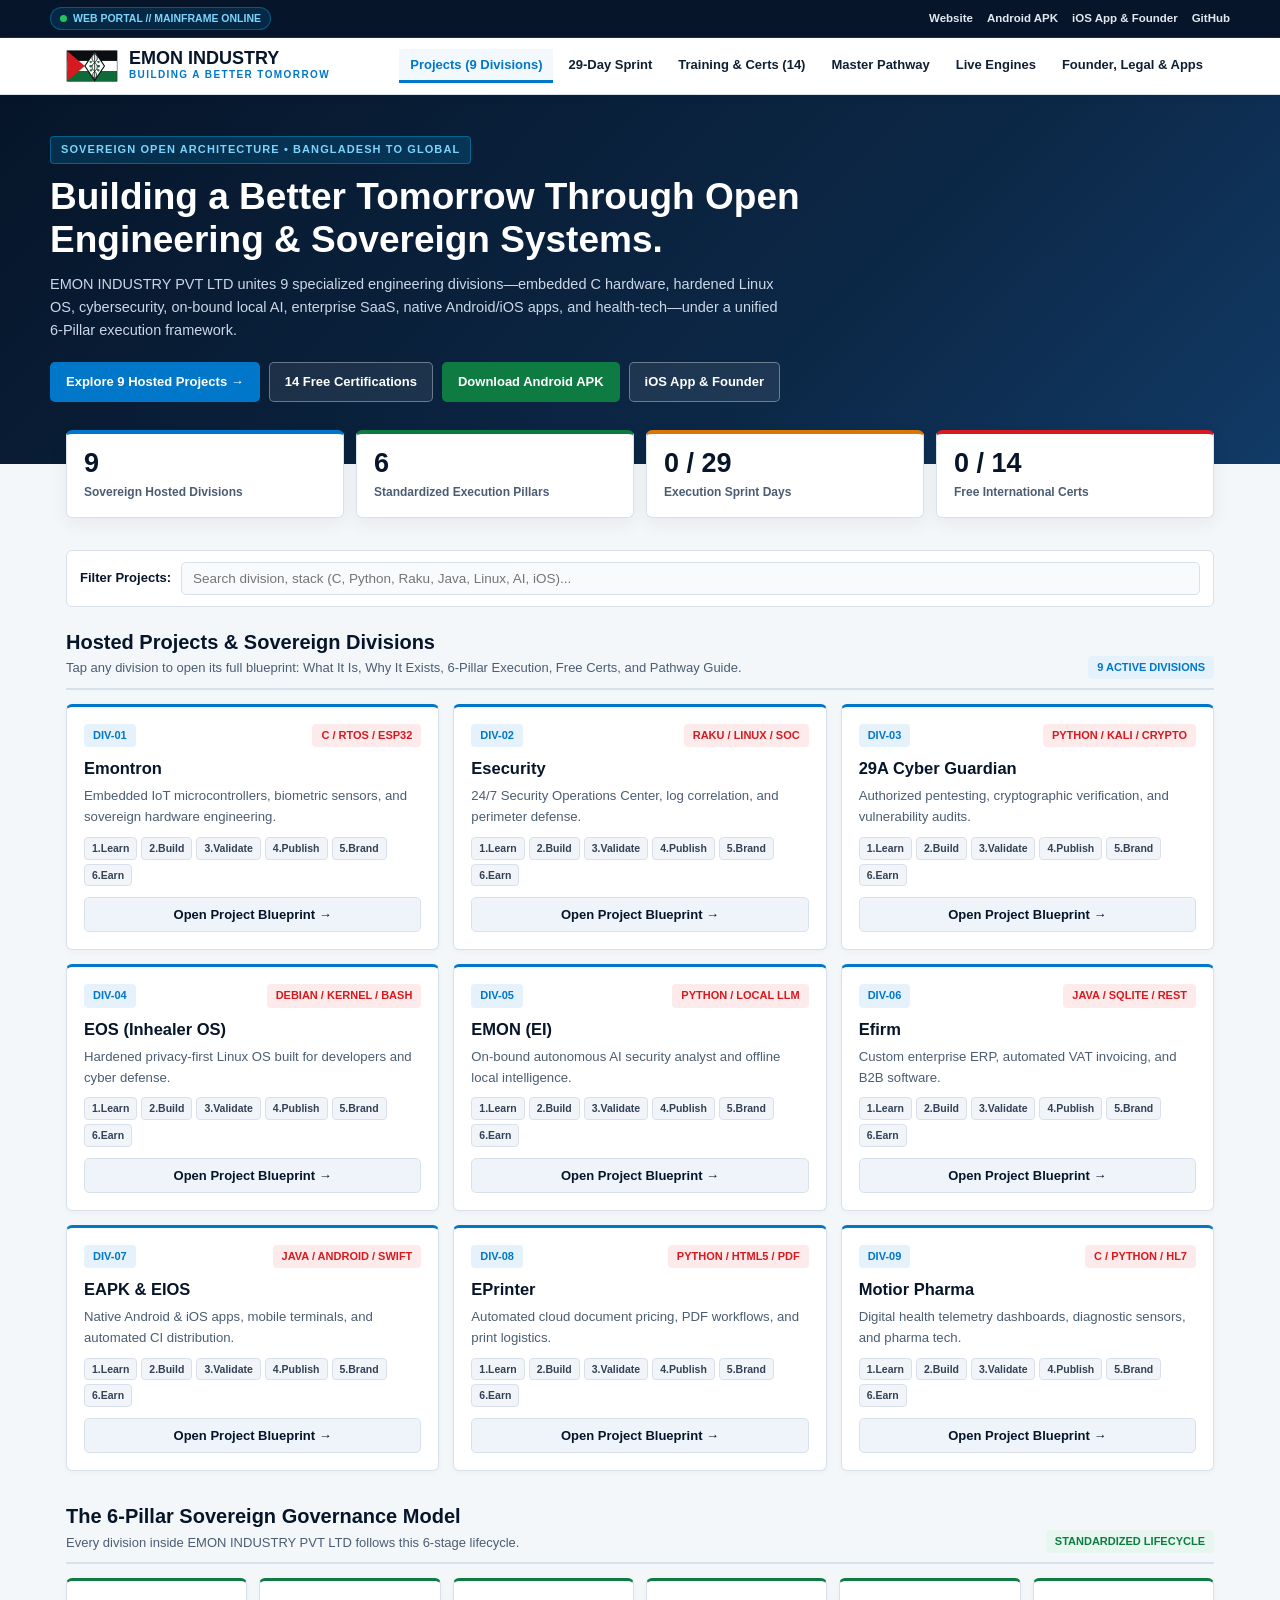
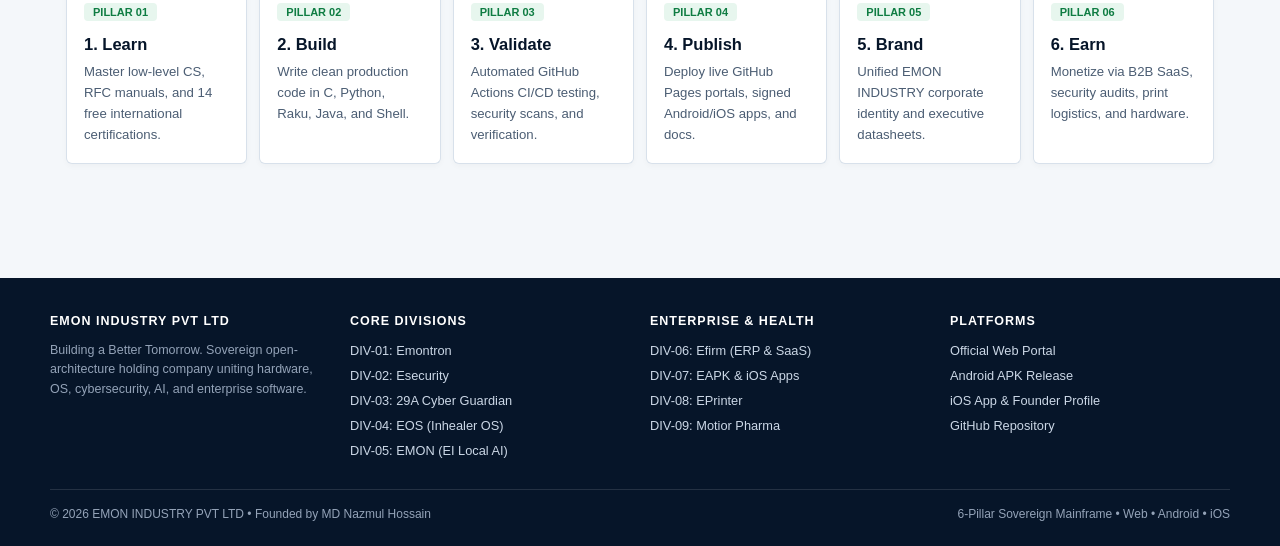
==== commit c409e9b7: "Merge Linux Foundation layout across Website, Android APK & iOS App with founder profile" ====
--- a/divisions/web-fullstack/index.html
+++ b/divisions/web-fullstack/index.html
@@ -10,479 +10,243 @@
 <link rel="manifest" href="manifest.json">
 <title>EMON INDUSTRY PVT LTD | Open Sovereign Infrastructure &amp; Enterprise Systems</title>
 <style>
-:root{
-  --lf-navy:#061529;
-  --lf-navy-mid:#0c2847;
-  --lf-blue:#0077c8;
-  --lf-blue-dark:#005a9e;
-  --lf-cyan:#00a3e0;
-  --lf-green:#0e7c42;
-  --lf-red:#d61a1f;
-  --bg:#f4f7fa;
-  --surface:#ffffff;
-  --border:#d8e1eb;
-  --text:#102033;
-  --muted:#4b5d73;
-}
-*{box-sizing:border-box;margin:0;padding:0}
-body{background:var(--bg);color:var(--text);font-family:-apple-system,BlinkMacSystemFont,"Segoe UI",Roboto,"Helvetica Neue",Arial,sans-serif;line-height:1.6}
-a{color:var(--lf-blue);text-decoration:none}
-
-/* LF Top Utility Bar */
-.util-bar{background:var(--lf-navy);color:#cbd7e6;font-size:11.5px;padding:7px 16px;border-bottom:1px solid rgba(255,255,255,.1)}
-.util-in{max-width:1180px;margin:auto;display:flex;justify-content:space-between;align-items:center;flex-wrap:wrap;gap:8px}
-.status-pill{display:inline-flex;align-items:center;gap:6px;background:rgba(0,163,224,.15);border:1px solid rgba(0,163,224,.4);color:#7dd3fc;padding:2px 9px;border-radius:999px;font-weight:700;font-size:10.5px}
-.dot{width:7px;height:7px;border-radius:50%;background:#22c55e;display:inline-block}
-.util-links{display:flex;gap:14px;flex-wrap:wrap;align-items:center}
-.util-links a{color:#e2e8f0;font-weight:600}
-.util-links a:hover{color:#7dd3fc}
-
-/* LF Main Header */
-header{background:var(--surface);border-bottom:1px solid var(--border);position:sticky;top:0;z-index:300;box-shadow:0 2px 10px rgba(6,21,41,.05)}
-.nav-in{max-width:1180px;margin:auto;padding:11px 16px;display:flex;justify-content:space-between;align-items:center;flex-wrap:wrap;gap:12px}
+:root{--navy:#061529;--navy2:#0c2847;--blue:#0077c8;--blue2:#005a9e;--green:#0e7c42;--red:#d61a1f;--bg:#f4f7fa;--card:#fff;--bd:#d8e1eb;--txt:#102033;--mut:#4b5d73}
+*{box-sizing:border-box;margin:0;padding:0}body{background:var(--bg);color:var(--txt);font-family:-apple-system,BlinkMacSystemFont,"Segoe UI",Roboto,Arial,sans-serif;line-height:1.58}
+a{color:var(--blue);text-decoration:none}
+.util{background:var(--navy);color:#cbd7e6;font-size:11.5px;padding:7px 16px;border-bottom:1px solid rgba(255,255,255,.1)}
+.util-in,.nav-in,.hero-in,.wrap,.foot-in,.foot-bot{max-width:1180px;margin:auto}
+.util-in{display:flex;justify-content:space-between;align-items:center;flex-wrap:wrap;gap:8px}
+.spill{display:inline-flex;align-items:center;gap:6px;background:rgba(0,163,224,.15);border:1px solid rgba(0,163,224,.4);color:#7dd3fc;padding:2px 9px;border-radius:999px;font-weight:700;font-size:10.5px}
+.dot{width:7px;height:7px;border-radius:50%;background:#22c55e}
+.ulinks{display:flex;gap:14px;flex-wrap:wrap}.ulinks a{color:#e2e8f0;font-weight:600}
+header{background:var(--card);border-bottom:1px solid var(--bd);position:sticky;top:0;z-index:300;box-shadow:0 2px 10px rgba(6,21,41,.05)}
+.nav-in{padding:11px 16px;display:flex;justify-content:space-between;align-items:center;flex-wrap:wrap;gap:10px}
 .brand{display:flex;align-items:center;gap:11px;cursor:pointer}
-.brand-txt .b1{font-size:18px;font-weight:900;letter-spacing:.4px;color:var(--lf-navy);line-height:1.05}
-.brand-txt .b2{font-size:10px;font-weight:700;letter-spacing:1.4px;color:var(--lf-blue);text-transform:uppercase}
-.nav-menu{display:flex;gap:4px;overflow-x:auto;white-space:nowrap;padding:2px 0}
-.nbtn{background:transparent;border:none;border-bottom:3px solid transparent;color:var(--text);font-size:13px;font-weight:700;padding:8px 11px;cursor:pointer;transition:all .15s}
-.nbtn:hover{color:var(--lf-blue)}
-.nbtn.active{color:var(--lf-blue);border-bottom-color:var(--lf-blue);background:rgba(0,119,200,.05)}
-
-/* LF Hero Section */
-.hero{background:linear-gradient(135deg,var(--lf-navy) 0%,var(--lf-navy-mid) 65%,#113a66 100%);color:#fff;padding:42px 16px 64px;position:relative;overflow:hidden}
-.hero::after{content:"";position:absolute;inset:0;background-image:radial-gradient(rgba(255,255,255,.08) 1px,transparent 1px);background-size:22px 22px;pointer-events:none}
-.hero-in{max-width:1180px;margin:auto;position:relative;z-index:2}
-.eyebrow{display:inline-block;background:rgba(0,163,224,.18);border:1px solid rgba(0,163,224,.45);color:#7dd3fc;font-size:11px;font-weight:800;letter-spacing:1.2px;padding:4px 10px;border-radius:4px;margin-bottom:12px;text-transform:uppercase}
-.hero h1{font-size:clamp(24px,4vw,38px);font-weight:800;line-height:1.18;max-width:820px;margin-bottom:12px}
-.hero p{font-size:15px;color:#cbd7e6;max-width:740px;margin-bottom:22px}
-.hero-ctas{display:flex;gap:10px;flex-wrap:wrap}
-
-/* Buttons */
-.btn{display:inline-flex;align-items:center;justify-content:center;gap:6px;padding:10px 16px;border-radius:5px;font-size:13px;font-weight:700;border:1px solid transparent;cursor:pointer;transition:all .15s}
-.btn-primary{background:var(--lf-blue);color:#fff}
-.btn-primary:hover{background:var(--lf-blue-dark)}
-.btn-outline-light{background:rgba(255,255,255,.08);color:#fff;border-color:rgba(255,255,255,.35)}
-.btn-outline-light:hover{background:rgba(255,255,255,.16)}
-.btn-green{background:var(--lf-green);color:#fff}
-.btn-soft{background:#eef4fa;color:var(--lf-navy);border-color:var(--border)}
-.btn-soft:hover{border-color:var(--lf-blue);color:var(--lf-blue)}
-
-/* LF Overlapping Metrics Strip */
-.metrics-wrap{max-width:1180px;margin:-36px auto 24px;padding:0 16px;position:relative;z-index:10}
-.metrics{display:grid;grid-template-columns:repeat(auto-fit,minmax(200px,1fr));gap:12px}
-.mcard{background:var(--surface);border:1px solid var(--border);border-top:4px solid var(--lf-blue);border-radius:6px;padding:16px 18px;box-shadow:0 6px 18px rgba(6,21,41,.06)}
-.mcard .mnum{font-size:28px;font-weight:900;color:var(--lf-navy);line-height:1.1}
-.mcard .mlbl{font-size:12.5px;font-weight:700;color:var(--muted);margin-top:4px}
-
-/* Container & Sections */
-.wrap{max-width:1180px;margin:0 auto;padding:12px 16px 64px}
-.sec{display:none}.sec.active{display:block;animation:fadeIn .18s ease}
-@keyframes fadeIn{from{opacity:0;transform:translateY(4px)}to{opacity:1;transform:translateY(0)}}
-.sec-head{display:flex;justify-content:space-between;align-items:flex-end;flex-wrap:wrap;gap:10px;margin:22px 0 14px;padding-bottom:10px;border-bottom:2px solid var(--border)}
-.sec-head h2{font-size:21px;font-weight:800;color:var(--lf-navy)}
-.sec-head p{font-size:13.5px;color:var(--muted)}
-.tag{font-size:11px;font-weight:800;padding:3px 9px;border-radius:4px;background:#e6f2fb;color:var(--lf-blue);text-transform:uppercase;letter-spacing:.5px}
-.tag-red{background:#fdebec;color:var(--lf-red)}
-.tag-green{background:#e7f6ee;color:var(--lf-green)}
-
-/* Search & Filter Bar */
-.search-bar{background:var(--surface);border:1px solid var(--border);border-radius:6px;padding:12px 14px;margin-bottom:18px;display:flex;gap:10px;flex-wrap:wrap;align-items:center}
-.search-bar input{flex:1;min-width:220px;margin:0;padding:9px 12px;border:1px solid var(--border);border-radius:5px;background:#f8fafc;color:var(--text);font-size:13.5px}
-
-/* Grids & LF Cards */
-.grid{display:grid;grid-template-columns:repeat(auto-fit,minmax(300px,1fr));gap:14px}
-.pgrid{display:grid;grid-template-columns:repeat(auto-fit,minmax(175px,1fr));gap:12px;margin-bottom:22px}
-.card{background:var(--surface);border:1px solid var(--border);border-radius:6px;padding:18px;box-shadow:0 2px 6px rgba(6,21,41,.03)}
-.div-card{border-top:3px solid var(--lf-blue);cursor:pointer;display:flex;flex-direction:column;justify-content:space-between;transition:transform .15s,box-shadow .15s}
-.div-card:hover{transform:translateY(-2px);box-shadow:0 10px 22px rgba(6,21,41,.09);border-color:var(--lf-blue)}
+.b1{font-size:18px;font-weight:900;color:var(--navy);line-height:1.05}.b2{font-size:10px;font-weight:700;letter-spacing:1.4px;color:var(--blue);text-transform:uppercase}
+.nav{display:flex;gap:4px;overflow-x:auto;white-space:nowrap}
+.nbtn{background:none;border:none;border-bottom:3px solid transparent;color:var(--txt);font-size:13px;font-weight:700;padding:8px 11px;cursor:pointer}
+.nbtn.active{color:var(--blue);border-bottom-color:var(--blue);background:rgba(0,119,200,.05)}
+.hero{background:linear-gradient(135deg,var(--navy),var(--navy2) 65%,#113a66);color:#fff;padding:40px 16px 62px}
+.eye{display:inline-block;background:rgba(0,163,224,.18);border:1px solid rgba(0,163,224,.45);color:#7dd3fc;font-size:11px;font-weight:800;letter-spacing:1.1px;padding:4px 10px;border-radius:4px;margin-bottom:11px;text-transform:uppercase}
+.hero h1{font-size:clamp(24px,4vw,37px);font-weight:800;line-height:1.18;max-width:820px;margin-bottom:11px}
+.hero p{font-size:14.5px;color:#cbd7e6;max-width:740px;margin-bottom:20px}
+.ctas{display:flex;gap:9px;flex-wrap:wrap}
+.btn{display:inline-flex;align-items:center;justify-content:center;padding:9px 15px;border-radius:5px;font-size:13px;font-weight:700;border:1px solid transparent;cursor:pointer}
+.bp{background:var(--blue);color:#fff}.bp:hover{background:var(--blue2)}
+.bo{background:rgba(255,255,255,.08);color:#fff;border-color:rgba(255,255,255,.35)}
+.bg{background:var(--green);color:#fff}.bs{background:#eef4fa;color:var(--navy);border-color:var(--bd)}
+.mwrap{max-width:1180px;margin:-34px auto 22px;padding:0 16px;position:relative;z-index:10}
+.metrics{display:grid;grid-template-columns:repeat(auto-fit,minmax(195px,1fr));gap:12px}
+.mc{background:var(--card);border:1px solid var(--bd);border-top:4px solid var(--blue);border-radius:6px;padding:15px 17px;box-shadow:0 6px 18px rgba(6,21,41,.06)}
+.mnum{font-size:27px;font-weight:900;color:var(--navy);line-height:1.1}.mlbl{font-size:12px;font-weight:700;color:var(--mut);margin-top:4px}
+.wrap{padding:10px 16px 64px}.sec{display:none}.sec.active{display:block}
+.sh{display:flex;justify-content:space-between;align-items:flex-end;flex-wrap:wrap;gap:10px;margin:20px 0 14px;padding-bottom:9px;border-bottom:2px solid var(--bd)}
+.sh h2{font-size:20px;font-weight:800;color:var(--navy)}.sh p{font-size:13px;color:var(--mut)}
+.tag{font-size:11px;font-weight:800;padding:3px 9px;border-radius:4px;background:#e6f2fb;color:var(--blue);text-transform:uppercase}
+.tr{background:#fdebec;color:var(--red)}.tg{background:#e7f6ee;color:var(--green)}
+.sbar{background:var(--card);border:1px solid var(--bd);border-radius:6px;padding:11px 13px;margin-bottom:16px;display:flex;gap:10px;flex-wrap:wrap;align-items:center}
+.sbar input{flex:1;min-width:210px;margin:0;padding:8px 11px;border:1px solid var(--bd);border-radius:5px;background:#f8fafc;font-size:13.5px}
+.grid{display:grid;grid-template-columns:repeat(auto-fit,minmax(295px,1fr));gap:14px}
+.pgrid{display:grid;grid-template-columns:repeat(auto-fit,minmax(175px,1fr));gap:12px;margin-bottom:20px}
+.card{background:var(--card);border:1px solid var(--bd);border-radius:6px;padding:17px;box-shadow:0 2px 6px rgba(6,21,41,.03)}
+.dcard{border-top:3px solid var(--blue);cursor:pointer;display:flex;flex-direction:column;justify-content:space-between}
+.dcard:hover{border-color:var(--blue);box-shadow:0 8px 20px rgba(6,21,41,.09)}
 .ctop{display:flex;justify-content:space-between;align-items:center;margin-bottom:8px}
-.card h3{font-size:17px;font-weight:800;color:var(--lf-navy);margin-bottom:6px}
-.card p,.card li{font-size:13.5px;color:var(--muted)}
-.mini{display:flex;flex-wrap:wrap;gap:4px;margin-top:10px}
-.mini span{font-size:10.5px;font-weight:600;padding:2px 7px;border-radius:4px;background:#f1f5f9;border:1px solid var(--border);color:#334155}
-
-/* Deep-Dive Division Blueprint */
+.card h3{font-size:16.5px;font-weight:800;color:var(--navy);margin-bottom:5px}.card p,.card li{font-size:13.2px;color:var(--mut)}
+.mini{display:flex;flex-wrap:wrap;gap:4px;margin-top:9px}.mini span{font-size:10.5px;font-weight:600;padding:2px 7px;border-radius:4px;background:#f1f5f9;border:1px solid var(--bd);color:#334155}
 .chips{display:flex;gap:6px;overflow-x:auto;padding-bottom:8px;margin-bottom:14px}
-.chip{background:var(--surface);color:var(--muted);border:1px solid var(--border);padding:6px 12px;border-radius:999px;font-size:12px;font-weight:700;cursor:pointer;white-space:nowrap}
-.chip.active{background:var(--lf-navy);color:#fff;border-color:var(--lf-navy)}
-.bp-box{background:var(--surface);border:1px solid var(--border);border-left:4px solid var(--lf-blue);border-radius:6px;padding:18px;margin-bottom:14px}
-.bp-box.why{border-left-color:#d97706}.bp-box.how{border-left-color:var(--lf-green)}.bp-box.guide{border-left-color:var(--lf-red)}
-.bp-box h3{font-size:15px;font-weight:800;color:var(--lf-navy);text-transform:uppercase;letter-spacing:.5px;margin-bottom:9px}
-.step-row{background:#f8fafc;border:1px solid var(--border);border-radius:5px;padding:10px 12px;margin-bottom:8px;font-size:13.5px;color:var(--text)}
-.step-row strong{color:var(--lf-blue)}
-
-/* Sprint Tracker */
-.pbar-bg{height:12px;background:#e2e8f0;border-radius:999px;overflow:hidden;margin-top:10px}
-.pbar{height:100%;width:0%;background:linear-gradient(90deg,var(--lf-blue),var(--lf-green));transition:width .25s}
-.frow{display:flex;gap:6px;flex-wrap:wrap;margin:14px 0}
-.fbtn{background:var(--surface);color:var(--muted);border:1px solid var(--border);padding:6px 12px;border-radius:5px;font-size:12.5px;font-weight:700;cursor:pointer}
-.fbtn.active{background:var(--lf-blue);color:#fff;border-color:var(--lf-blue)}
-.day{display:flex;align-items:flex-start;gap:11px;background:var(--surface);border:1px solid var(--border);border-radius:6px;padding:12px 14px;margin-bottom:8px;cursor:pointer}
-.day.done{border-color:var(--lf-green);background:#f2fbf6}
-.day input{width:18px;height:18px;margin-top:2px;accent-color:var(--lf-green)}
-
-/* Founder Spotlight Card (Preserved Developer Info) */
-.founder-card{background:var(--surface);border:1px solid var(--border);border-top:4px solid var(--lf-navy);border-radius:8px;padding:22px;display:grid;grid-template-columns:repeat(auto-fit,minmax(260px,1fr));gap:22px;align-items:center}
-.founder-photo{width:100%;max-width:300px;border-radius:8px;border:2px solid var(--lf-navy);display:block;margin:auto;object-fit:cover;background:#0b0e11}
-.founder-quote{border-left:4px solid var(--lf-green);background:#f4fbf7;padding:11px 14px;margin:12px 0;font-family:monospace;font-size:13.5px;color:var(--lf-navy);font-weight:700}
-
-/* Form Inputs & Engine Output */
-input,select,textarea{width:100%;background:#f8fafc;border:1px solid var(--border);color:var(--text);padding:9px 11px;border-radius:5px;margin-top:8px;font-size:13.5px}
-.out{margin-top:10px;background:var(--lf-navy);color:#7dd3fc;border-radius:5px;padding:10px 12px;font-size:12px;white-space:pre-wrap;font-family:monospace}
-
-/* LF Multi-Column Footer */
-footer{background:var(--lf-navy);color:#cbd7e6;padding:36px 16px 24px;margin-top:32px}
-.foot-in{max-width:1180px;margin:auto;display:grid;grid-template-columns:repeat(auto-fit,minmax(220px,1fr));gap:22px;padding-bottom:24px;border-bottom:1px solid rgba(255,255,255,.12)}
-.foot-in h4{color:#fff;font-size:13px;text-transform:uppercase;letter-spacing:1px;margin-bottom:10px}
-.foot-in li{list-style:none;font-size:13px;margin-bottom:6px}
-.foot-in a{color:#cbd7e6}.foot-in a:hover{color:#fff}
-.foot-bot{max-width:1180px;margin:16px auto 0;font-size:12px;color:#94a3b8;display:flex;justify-content:space-between;flex-wrap:wrap;gap:8px}
+.chip{background:var(--card);color:var(--mut);border:1px solid var(--bd);padding:6px 12px;border-radius:999px;font-size:12px;font-weight:700;cursor:pointer;white-space:nowrap}
+.chip.active{background:var(--navy);color:#fff;border-color:var(--navy)}
+.bpbox{background:var(--card);border:1px solid var(--bd);border-left:4px solid var(--blue);border-radius:6px;padding:17px;margin-bottom:13px}
+.bpbox.why{border-left-color:#d97706}.bpbox.how{border-left-color:var(--green)}.bpbox.guide{border-left-color:var(--red)}
+.bpbox h3{font-size:14.5px;font-weight:800;color:var(--navy);text-transform:uppercase;margin-bottom:8px}
+.srow{background:#f8fafc;border:1px solid var(--bd);border-radius:5px;padding:9px 12px;margin-bottom:7px;font-size:13.2px;color:var(--txt)}
+.srow strong{color:var(--blue)}
+.pbg{height:12px;background:#e2e8f0;border-radius:999px;overflow:hidden;margin-top:9px}
+.pfill{height:100%;width:0%;background:linear-gradient(90deg,var(--blue),var(--green));transition:width .25s}
+.frow{display:flex;gap:6px;flex-wrap:wrap;margin:13px 0}
+.fbtn{background:var(--card);color:var(--mut);border:1px solid var(--bd);padding:6px 12px;border-radius:5px;font-size:12px;font-weight:700;cursor:pointer}
+.fbtn.active{background:var(--blue);color:#fff;border-color:var(--blue)}
+.day{display:flex;align-items:flex-start;gap:10px;background:var(--card);border:1px solid var(--bd);border-radius:6px;padding:11px 13px;margin-bottom:8px;cursor:pointer}
+.day.done{border-color:var(--green);background:#f2fbf6}.day input{width:17px;height:17px;margin-top:2px;accent-color:var(--green)}
+.fcard{background:var(--card);border:1px solid var(--bd);border-top:4px solid var(--navy);border-radius:8px;padding:20px;display:grid;grid-template-columns:repeat(auto-fit,minmax(250px,1fr));gap:20px;align-items:center}
+.fphoto{width:100%;max-width:290px;border-radius:8px;border:2px solid var(--navy);display:block;margin:auto;object-fit:cover;background:#0b0e11}
+.fquote{border-left:4px solid var(--green);background:#f4fbf7;padding:10px 13px;margin:11px 0;font-family:monospace;font-size:13px;color:var(--navy);font-weight:700}
+input,select,textarea{width:100%;background:#f8fafc;border:1px solid var(--bd);color:var(--txt);padding:9px 11px;border-radius:5px;margin-top:8px;font-size:13.2px}
+.out{margin-top:9px;background:var(--navy);color:#7dd3fc;border-radius:5px;padding:10px 12px;font-size:12px;white-space:pre-wrap;font-family:monospace}
+footer{background:var(--navy);color:#cbd7e6;padding:34px 16px 22px;margin-top:30px}
+.foot-in{display:grid;grid-template-columns:repeat(auto-fit,minmax(210px,1fr));gap:20px;padding-bottom:22px;border-bottom:1px solid rgba(255,255,255,.12)}
+.foot-in h4{color:#fff;font-size:12.5px;text-transform:uppercase;letter-spacing:1px;margin-bottom:9px}
+.foot-in li{list-style:none;font-size:12.8px;margin-bottom:5px}.foot-in a{color:#cbd7e6}
+.foot-bot{margin-top:15px;font-size:12px;color:#94a3b8;display:flex;justify-content:space-between;flex-wrap:wrap;gap:8px}
 </style>
 </head>
 <body>
-
-<!-- TOP UTILITY BAR -->
-<div class="util-bar">
-  <div class="util-in">
-    <div><span class="status-pill"><span class="dot"></span><span id="runtimeBadge">WEB PORTAL // MAINFRAME ONLINE</span></span></div>
-    <div class="util-links">
-      <a href="https://mnhemon357-cyber.github.io/emon-industry/" target="_blank">Live Website</a>
-      <a href="https://github.com/mnhemon357-cyber/emon-industry/releases/latest" target="_blank">Android APK</a>
-      <a href="#sec-apps" onclick="navTo('sec-apps')">iOS App &amp; PWA</a>
-      <a href="https://github.com/mnhemon357-cyber/emon-industry" target="_blank">GitHub Source</a>
-    </div>
+<div class="util"><div class="util-in">
+  <div><span class="spill"><span class="dot"></span><span id="rtBadge">WEB PORTAL // MAINFRAME ONLINE</span></span></div>
+  <div class="ulinks">
+    <a href="https://mnhemon357-cyber.github.io/emon-industry/" target="_blank">Website</a>
+    <a href="https://github.com/mnhemon357-cyber/emon-industry/releases/latest" target="_blank">Android APK</a>
+    <a href="#apps" onclick="navTo('sec-apps')">iOS App &amp; Founder</a>
+    <a href="https://github.com/mnhemon357-cyber/emon-industry" target="_blank">GitHub</a>
   </div>
-</div>
-
-<!-- MAIN HEADER -->
-<header>
-  <div class="nav-in">
-    <div class="brand" onclick="closeBlueprint();navTo('sec-projects')">
-      <svg width="54" height="33" viewBox="0 0 116 72" xmlns="http://www.w3.org/2000/svg">
-        <rect x="1" y="1" width="114" height="70" fill="#0B0E11"/>
-        <rect x="2" y="2" width="112" height="22.6" fill="#0B0E11"/><rect x="2" y="24.6" width="112" height="22.8" fill="#FFF"/><rect x="2" y="47.4" width="112" height="22.6" fill="#0E6B38"/>
-        <polygon points="2,2 42,36 2,70" fill="#D61A1F"/><polygon points="64,3 86,36 64,69 42,36" fill="#FFF" stroke="#0B0E11" stroke-width="2.5"/>
-        <line x1="64" y1="5" x2="64" y2="67" stroke="#0B0E11" stroke-width="1.8"/>
-        <path d="M64,8 C72,14 72,22 64,28 C56,34 56,42 64,48 C70,53 70,60 64,65" fill="none" stroke="#0B0E11" stroke-width="1.8"/>
-        <path d="M64,8 C56,14 56,22 64,28 C72,34 72,42 64,48 C58,53 58,60 64,65" fill="none" stroke="#0B0E11" stroke-width="1.8"/>
-        <path d="M60,26 C53,23 50,26 55,30 Z M60,35 C52,32 49,36 55,40 Z M60,44 C53,42 50,46 56,49 Z M68,26 C75,23 78,26 73,30 Z M68,35 C76,32 79,36 73,40 Z M68,44 C75,42 78,46 72,49 Z" fill="#0E6B38"/>
-      </svg>
-      <div class="brand-txt">
-        <div class="b1">EMON INDUSTRY</div>
-        <div class="b2">Building a Better Tomorrow</div>
+</div></div>
+
+<header><div class="nav-in">
+  <div class="brand" onclick="closeBp();navTo('sec-projects')">
+    <svg width="52" height="32" viewBox="0 0 116 72" xmlns="http://www.w3.org/2000/svg">
+      <rect x="1" y="1" width="114" height="70" fill="#0B0E11"/>
+      <rect x="2" y="2" width="112" height="22.6" fill="#0B0E11"/><rect x="2" y="24.6" width="112" height="22.8" fill="#FFF"/><rect x="2" y="47.4" width="112" height="22.6" fill="#0E6B38"/>
+      <polygon points="2,2 42,36 2,70" fill="#D61A1F"/><polygon points="64,3 86,36 64,69 42,36" fill="#FFF" stroke="#0B0E11" stroke-width="2.5"/>
+      <line x1="64" y1="5" x2="64" y2="67" stroke="#0B0E11" stroke-width="1.8"/>
+      <path d="M64,8 C72,14 72,22 64,28 C56,34 56,42 64,48 C70,53 70,60 64,65" fill="none" stroke="#0B0E11" stroke-width="1.8"/>
+      <path d="M64,8 C56,14 56,22 64,28 C72,34 72,42 64,48 C58,53 58,60 64,65" fill="none" stroke="#0B0E11" stroke-width="1.8"/>
+      <path d="M60,26 C53,23 50,26 55,30 Z M60,35 C52,32 49,36 55,40 Z M60,44 C53,42 50,46 56,49 Z M68,26 C75,23 78,26 73,30 Z M68,35 C76,32 79,36 73,40 Z M68,44 C75,42 78,46 72,49 Z" fill="#0E6B38"/>
+    </svg>
+    <div><div class="b1">EMON INDUSTRY</div><div class="b2">Building a Better Tomorrow</div></div>
+  </div>
+  <nav class="nav" id="topNav">
+    <button class="nbtn active" data-sec="sec-projects" onclick="closeBp();navTo('sec-projects')">Projects (9 Divisions)</button>
+    <button class="nbtn" data-sec="sec-sprint" onclick="navTo('sec-sprint')">29-Day Sprint</button>
+    <button class="nbtn" data-sec="sec-certs" onclick="navTo('sec-certs')">Training &amp; Certs (14)</button>
+    <button class="nbtn" data-sec="sec-pathway" onclick="navTo('sec-pathway')">Master Pathway</button>
+    <button class="nbtn" data-sec="sec-engines" onclick="navTo('sec-engines')">Live Engines</button>
+    <button class="nbtn" data-sec="sec-apps" onclick="navTo('sec-apps')">Founder, Legal &amp; Apps</button>
+  </nav>
+</div></header>
+
+<section class="hero"><div class="hero-in">
+  <div class="eye">Sovereign Open Architecture &bull; Bangladesh to Global</div>
+  <h1>Building a Better Tomorrow Through Open Engineering &amp; Sovereign Systems.</h1>
+  <p>EMON INDUSTRY PVT LTD unites 9 specialized engineering divisions—embedded C hardware, hardened Linux OS, cybersecurity, on-bound local AI, enterprise SaaS, native Android/iOS apps, and health-tech—under a unified 6-Pillar execution framework.</p>
+  <div class="ctas">
+    <button class="btn bp" onclick="closeBp();navTo('sec-projects')">Explore 9 Hosted Projects &rarr;</button>
+    <button class="btn bo" onclick="navTo('sec-certs')">14 Free Certifications</button>
+    <a class="btn bg" href="https://github.com/mnhemon357-cyber/emon-industry/releases/latest" target="_blank">Download Android APK</a>
+    <button class="btn bo" onclick="navTo('sec-apps')">iOS App &amp; Founder</button>
+  </div>
+</div></section>
+
+<div class="mwrap"><div class="metrics">
+  <div class="mc"><div class="mnum">9</div><div class="mlbl">Sovereign Hosted Divisions</div></div>
+  <div class="mc" style="border-top-color:var(--green)"><div class="mnum">6</div><div class="mlbl">Standardized Execution Pillars</div></div>
+  <div class="mc" style="border-top-color:#d97706"><div class="mnum" id="mSp">0 / 29</div><div class="mlbl">Execution Sprint Days</div></div>
+  <div class="mc" style="border-top-color:var(--red)"><div class="mnum" id="mCe">0 / 14</div><div class="mlbl">Free International Certs</div></div>
+</div></div>
+
+<main class="wrap">
+  <section id="sec-projects" class="sec active">
+    <div id="pList">
+      <div class="sbar">
+        <strong style="font-size:13px;color:var(--navy)">Filter Projects:</strong>
+        <input type="text" id="pSearch" placeholder="Search division, stack (C, Python, Raku, Java, Linux, AI, iOS)..." oninput="renderDivs()">
       </div>
-    </div>
-    <nav class="nav-menu" id="topNav">
-      <button class="nbtn active" data-sec="sec-projects" onclick="closeBlueprint();navTo('sec-projects')">Projects (9 Divisions)</button>
-      <button class="nbtn" data-sec="sec-sprint" onclick="navTo('sec-sprint')">29-Day Sprint</button>
-      <button class="nbtn" data-sec="sec-certs" onclick="navTo('sec-certs')">Training &amp; Certs (14)</button>
-      <button class="nbtn" data-sec="sec-pathway" onclick="navTo('sec-pathway')">Master Pathway</button>
-      <button class="nbtn" data-sec="sec-engines" onclick="navTo('sec-engines')">Live Engines</button>
-      <button class="nbtn" data-sec="sec-apps" onclick="navTo('sec-apps')">Founder, Legal &amp; Apps</button>
-    </nav>
-  </div>
-</header>
-
-<!-- LF HERO BANNER -->
-<section class="hero">
-  <div class="hero-in">
-    <div class="eyebrow">Sovereign Open Architecture &bull; Bangladesh to Global</div>
-    <h1>Building a Better Tomorrow Through Open Engineering &amp; Sovereign Systems.</h1>
-    <p>EMON INDUSTRY PVT LTD unites 9 specialized engineering divisions—spanning embedded C hardware, hardened Linux OS, cybersecurity, on-bound local AI, enterprise SaaS, native Android/iOS apps, and health-tech—under a unified 6-Pillar execution framework.</p>
-    <div class="hero-ctas">
-      <button class="btn btn-primary" onclick="closeBlueprint();navTo('sec-projects')">Explore 9 Hosted Projects &rarr;</button>
-      <button class="btn btn-outline-light" onclick="navTo('sec-certs')">14 Free Global Certifications</button>
-      <a class="btn btn-green" href="https://github.com/mnhemon357-cyber/emon-industry/releases/latest" target="_blank">Download Android APK</a>
-      <button class="btn btn-outline-light" onclick="navTo('sec-apps')">iOS App &amp; Founder Profile</button>
-    </div>
-  </div>
-</section>
-
-<!-- LF IMPACT METRICS -->
-<div class="metrics-wrap">
-  <div class="metrics">
-    <div class="mcard"><div class="mnum">9</div><div class="mlbl">Sovereign Hosted Divisions</div></div>
-    <div class="mcard" style="border-top-color:var(--lf-green)"><div class="mnum">6</div><div class="mlbl">Standardized Execution Pillars</div></div>
-    <div class="mcard" style="border-top-color:#d97706"><div class="mnum" id="mSprint">0 / 29</div><div class="mlbl">Execution Sprint Days Completed</div></div>
-    <div class="mcard" style="border-top-color:var(--lf-red)"><div class="mnum" id="mCerts">0 / 14</div><div class="mlbl">Free International Certifications</div></div>
-  </div>
-</div>
-
-<main class="wrap">
-  <!-- SECTION 1: PROJECTS (9 DIVISIONS) + GOVERNANCE (6 PILLARS) + FULL BLUEPRINT VIEW -->
-  <section id="sec-projects" class="sec active">
-    <div id="projectsListView">
-      <div class="search-bar">
-        <strong style="font-size:13px;color:var(--lf-navy)">Filter Projects:</strong>
-        <input type="text" id="projSearch" placeholder="Search by division name, stack (C, Python, Raku, Java, Linux, AI)..." oninput="renderDivs()">
-      </div>
-
-      <div class="sec-head">
-        <div><h2>Hosted Projects &amp; Sovereign Divisions</h2><p>Select any division below to open its full engineering blueprint: What It Is, Why It Exists, 6-Pillar Execution, Free Certs, and Pathway Guide.</p></div>
-        <span class="tag">9 Active Divisions</span>
-      </div>
+      <div class="sh"><div><h2>Hosted Projects &amp; Sovereign Divisions</h2><p>Tap any division to open its full blueprint: What It Is, Why It Exists, 6-Pillar Execution, Free Certs, and Pathway Guide.</p></div><span class="tag">9 Active Divisions</span></div>
       <div class="grid" id="divsGrid"></div>
-
-      <div class="sec-head" style="margin-top:34px">
-        <div><h2>The 6-Pillar Sovereign Governance Model</h2><p>Every division inside EMON INDUSTRY PVT LTD advances through these 6 standardized stages.</p></div>
-        <span class="tag tag-green">Standardized Lifecycle</span>
-      </div>
+      <div class="sh" style="margin-top:30px"><div><h2>The 6-Pillar Sovereign Governance Model</h2><p>Every division inside EMON INDUSTRY PVT LTD follows this 6-stage lifecycle.</p></div><span class="tag tg">Standardized Lifecycle</span></div>
       <div class="pgrid" id="pillarsGrid"></div>
     </div>
 
-    <!-- DEDICATED DIVISION DEEP-DIVE BLUEPRINT -->
-    <div id="blueprintView" style="display:none">
-      <div style="display:flex;justify-content:space-between;align-items:center;flex-wrap:wrap;gap:10px;margin-bottom:14px">
-        <button class="btn btn-primary" onclick="closeBlueprint()">&larr; Back to All 9 Divisions</button>
+    <div id="bpView" style="display:none">
+      <div style="display:flex;justify-content:space-between;align-items:center;flex-wrap:wrap;gap:10px;margin-bottom:12px">
+        <button class="btn bp" onclick="closeBp()">&larr; Back to All 9 Divisions</button>
         <span class="tag" id="bpCode">DIV-01</span>
       </div>
       <div class="chips" id="bpChips"></div>
-      <div class="card" style="border-top:4px solid var(--lf-navy);margin-bottom:16px">
-        <h2 id="bpTitle" style="font-size:22px;color:var(--lf-navy);margin-bottom:4px">Division Blueprint</h2>
-        <p id="bpSub" style="font-weight:600;color:var(--lf-blue)"></p>
+      <div class="card" style="border-top:4px solid var(--navy);margin-bottom:14px">
+        <h2 id="bpTitle" style="font-size:21px;color:var(--navy);margin-bottom:4px">Division Blueprint</h2>
+        <p id="bpSub" style="font-weight:700;color:var(--blue)"></p>
       </div>
-
-      <div class="bp-box">
-        <h3>1. What Is It? (Technical Architecture &amp; Scope)</h3>
-        <p id="bpWhat" style="color:var(--text)"></p>
+      <div class="bpbox"><h3>1. What Is It? (Technical Architecture &amp; Scope)</h3><p id="bpWhat" style="color:var(--txt)"></p></div>
+      <div class="bpbox why"><h3>2. Why Is It Needed? (Strategic Problem &amp; Revenue Model)</h3><p id="bpWhy" style="color:var(--txt)"></p></div>
+      <div class="bpbox how"><h3>3. How to Complete It (Step-by-Step Across All 6 Pillars)</h3><div id="bpHow"></div></div>
+      <div class="bpbox"><h3>4. Free Provided Certifications for This Division</h3><div class="grid" id="bpCerts" style="margin-top:10px"></div></div>
+      <div class="bpbox guide"><h3>5. Separate Full Pathway Guide (Zero-to-Enterprise Roadmap)</h3><div id="bpGuide"></div></div>
+    </div>
+  </section>
+
+  <section id="sec-sprint" class="sec">
+    <div class="sh"><div><h2>29-Day Sovereign Execution Sprint</h2><p>Auto-saved offline across Web, Android APK &amp; iOS.</p></div><button class="btn bs" onclick="resetSp()">Reset</button></div>
+    <div class="card" style="margin-bottom:13px"><strong id="spTxt" style="color:var(--navy)">Progress: 0 / 29 Days (0%)</strong><div class="pbg"><div class="pfill" id="spBar"></div></div></div>
+    <div class="frow">
+      <button class="fbtn active" onclick="filtSp('all',this)">All 29 Days</button>
+      <button class="fbtn" onclick="filtSp('w1',this)">Week 1 (1–7)</button>
+      <button class="fbtn" onclick="filtSp('w2',this)">Week 2 (8–14)</button>
+      <button class="fbtn" onclick="filtSp('w3',this)">Week 3 (15–21)</button>
+      <button class="fbtn" onclick="filtSp('w4',this)">Week 4 (22–29)</button>
+    </div>
+    <div id="spList"></div>
+  </section>
+
+  <section id="sec-certs" class="sec">
+    <div class="sh"><div><h2>Training &amp; 14 Free Global Certifications ("What After What")</h2><p>100% free international credentials ordered from zero experience to enterprise architecture.</p></div><span class="tag tg" id="ceBadge">Earned: 0 / 14</span></div>
+    <div class="grid" id="certsGrid"></div>
+  </section>
+
+  <section id="sec-pathway" class="sec">
+    <div class="sh"><div><h2>Master Zero-to-Global Pathway Guide</h2><p>Complete engineering progression from bare-metal C and Linux to global holding operations.</p></div><span class="tag">6 Stages</span></div>
+    <div id="pathList"></div>
+  </section>
+
+  <section id="sec-engines" class="sec">
+    <div class="sh"><div><h2>Live Division Engines (SQLite + Offline Mobile Mode)</h2><p>Instant BDT print quoting, 29A security audit, and Efirm client inquiry desk.</p></div><span class="tag">Interactive API</span></div>
+    <div class="grid">
+      <div class="card"><div class="ctop"><h3>EPrinter Cloud Quote</h3><span class="tag tr">DIV-08</span></div><p>Instant A4 print pricing in BDT.</p><input type="number" id="pg" value="50" min="1"><select id="pm"><option value="bw">Black &amp; White (2 BDT/page)</option><option value="color">Color Laser (5 BDT/page)</option></select><button class="btn bp" style="width:100%;margin-top:9px" onclick="qCalc()">Calculate Quote</button><div class="out" id="qOut">Ready...</div></div>
+      <div class="card"><div class="ctop"><h3>29A Node Security Audit</h3><span class="tag tr">DIV-03</span></div><p>Verify host sockets &amp; runtime posture.</p><input type="text" value="127.0.0.1 // LOCAL NODE" readonly><button class="btn bp" style="width:100%;margin-top:9px" onclick="audit()">Run 29A Scan</button><div class="out" id="aOut">Ready...</div></div>
+      <div class="card"><div class="ctop"><h3>Efirm Client Desk</h3><span class="tag tr">DIV-06</span></div><p>Dispatch project or enterprise inquiries.</p><input type="text" id="cn" placeholder="Name / Company"><input type="email" id="ce" placeholder="Email"><textarea id="cm" rows="2" placeholder="Project scope"></textarea><button class="btn bp" style="width:100%;margin-top:9px" onclick="inq()">Submit Inquiry</button><div class="out" id="iOut">SQLite &amp; Offline Relay Ready.</div></div>
+    </div>
+  </section>
+
+  <section id="sec-apps" class="sec">
+    <div class="sh"><div><h2>Founder &amp; Principal Architect</h2><p>Executive leadership of EMON INDUSTRY PVT LTD.</p></div><span class="tag">Leadership</span></div>
+    <div class="fcard" style="margin-bottom:24px">
+      <div><img class="fphoto" id="fImg" alt="MD Nazmul Hossain — Founder & Principal Architect"></div>
+      <div>
+        <span class="tag tr" style="margin-bottom:8px;display:inline-block">FOUNDER &amp; PRINCIPAL ARCHITECT</span>
+        <h2 style="font-size:25px;color:var(--navy);margin-bottom:8px">MD Nazmul Hossain</h2>
+        <p style="font-size:14px;color:var(--txt);margin-bottom:9px">Motivated and detail-oriented Computer Science &amp; Engineering undergraduate at Daffodil International University, Dhaka. Passionate about sovereign infrastructure, cybersecurity, and developing zero-bloat enterprise applications.</p>
+        <div class="fquote">&ldquo;Everybody has a complete view of completeness.&rdquo;</div>
+        <div class="mini"><span>Raku</span><span>Python</span><span>C</span><span>Java</span><span>Linux (Kali)</span><span>Pentesting</span></div>
       </div>
-      <div class="bp-box why">
-        <h3>2. Why Is It Needed? (Strategic Problem &amp; Revenue Model)</h3>
-        <p id="bpWhy" style="color:var(--text)"></p>
-      </div>
-      <div class="bp-box how">
-        <h3>3. How to Complete It (Step-by-Step Across All 6 Pillars)</h3>
-        <div id="bpHow"></div>
-      </div>
-      <div class="bp-box">
-        <h3>4. Free Provided Certifications for This Division</h3>
-        <p style="margin-bottom:12px">Enroll free in these official global courses to master and validate this division:</p>
-        <div class="grid" id="bpCerts"></div>
-      </div>
-      <div class="bp-box guide">
-        <h3>5. Separate Full Pathway Guide (Zero-to-Enterprise Roadmap)</h3>
-        <div id="bpGuide"></div>
-      </div>
-    </div>
-  </section>
-
-  <!-- SECTION 2: 29-DAY SPRINT -->
-  <section id="sec-sprint" class="sec">
-    <div class="sec-head">
-      <div><h2>29-Day Sovereign Execution Sprint</h2><p>Track daily engineering, certification, and commercial milestones. Auto-saved offline across Web, Android &amp; iOS.</p></div>
-      <button class="btn btn-soft" onclick="resetSprint()">Reset Progress</button>
-    </div>
-    <div class="card" style="margin-bottom:14px">
-      <strong id="sprintText" style="color:var(--lf-navy)">Progress: 0 / 29 Days (0%)</strong>
-      <div class="pbar-bg"><div class="pbar" id="sprintBar"></div></div>
-    </div>
-    <div class="frow">
-      <button class="fbtn active" onclick="filterSprint('all',this)">All 29 Days</button>
-      <button class="fbtn" onclick="filterSprint('w1',this)">Week 1 (Days 1–7)</button>
-      <button class="fbtn" onclick="filterSprint('w2',this)">Week 2 (Days 8–14)</button>
-      <button class="fbtn" onclick="filterSprint('w3',this)">Week 3 (Days 15–21)</button>
-      <button class="fbtn" onclick="filterSprint('w4',this)">Week 4 (Days 22–29)</button>
-    </div>
-    <div id="sprintList"></div>
-  </section>
-
-  <!-- SECTION 3: 14 FREE CERTIFICATIONS -->
-  <section id="sec-certs" class="sec">
-    <div class="sec-head">
-      <div><h2>Training &amp; 14 Free Global Certifications ("What After What")</h2><p>100% free international credentials ordered from foundational Linux &amp; networking to offensive security, cloud, AI, and CS50.</p></div>
-      <span class="tag tag-green" id="certBadge">Earned: 0 / 14</span>
-    </div>
-    <div class="grid" id="certsGrid"></div>
-  </section>
-
-  <!-- SECTION 4: MASTER PATHWAY -->
-  <section id="sec-pathway" class="sec">
-    <div class="sec-head">
-      <div><h2>Master Child-to-Enterprise Zero-to-Global Pathway</h2><p>Complete engineering progression from bare-metal C and Linux to global holding operations.</p></div>
-      <span class="tag">6 Engineering Stages</span>
-    </div>
-    <div id="pathwayList"></div>
-  </section>
-
-  <!-- SECTION 5: LIVE ENGINES -->
-  <section id="sec-engines" class="sec">
-    <div class="sec-head">
-      <div><h2>Live Division Engines (SQLite Backend + Offline Mobile Mode)</h2><p>Interactive BDT print quoting, 29A node diagnostics, and Efirm client inquiry dispatch.</p></div>
-      <span class="tag">Interactive API</span>
-    </div>
+    </div>
+
+    <div class="sh"><div><h2>Multi-Platform Apps: Website, Android APK &amp; iOS Application</h2><p>Synchronized across web browsers, native Android devices, and iPhone/iPad.</p></div><span class="tag tg">Web + Android + iOS</span></div>
+    <div class="grid" style="margin-bottom:24px">
+      <div class="card"><div class="ctop"><h3>Live Web Portal</h3><span class="tag">GitHub Pages</span></div><p>Linux Foundation-styled portal hosted with automated CI/CD.</p><div style="margin-top:11px"><a class="btn bp" href="https://mnhemon357-cyber.github.io/emon-industry/" target="_blank">Open Live Website &rarr;</a></div></div>
+      <div class="card"><div class="ctop"><h3>Android Native App (EAPK)</h3><span class="tag tg">APK Release</span></div><p>Native Android WebView app with official EMON INDUSTRY emblem and offline storage.</p><div style="margin-top:11px"><a class="btn bg" href="https://github.com/mnhemon357-cyber/emon-industry/releases/latest" target="_blank">Download Android .APK &rarr;</a></div></div>
+      <div class="card"><div class="ctop"><h3>iOS Application (iPhone &amp; iPad)</h3><span class="tag">Swift WKWebView + PWA</span></div><p>Install on iOS via Safari (<strong>Share &rarr; Add to Home Screen</strong>) or download the Swift <code>.ipa</code> artifact from GitHub Actions.</p><div style="margin-top:11px"><a class="btn bs" href="https://github.com/mnhemon357-cyber/emon-industry/actions" target="_blank">View iOS .IPA Builds &rarr;</a></div></div>
+    </div>
+
+    <div class="sh"><div><h2>Bangladesh RJSC &amp; International Incorporation</h2><p>Corporate governance, tax registration, BASIS membership, and global banking.</p></div><span class="tag">Compliance</span></div>
     <div class="grid">
-      <div class="card">
-        <div class="ctop"><h3>EPrinter Cloud Quote</h3><span class="tag tag-red">DIV-08</span></div>
-        <p>Instant A4 print pricing in BDT.</p>
-        <input type="number" id="pg" value="50" min="1">
-        <select id="pm"><option value="bw">Black &amp; White (2 BDT/page)</option><option value="color">Color Laser (5 BDT/page)</option></select>
-        <button class="btn btn-primary" style="width:100%;margin-top:10px" onclick="calcQuote()">Calculate Quote</button>
-        <div class="out" id="qOut">Ready for instant calculation...</div>
-      </div>
-      <div class="card">
-        <div class="ctop"><h3>29A Node Security Audit</h3><span class="tag tag-red">DIV-03</span></div>
-        <p>Verify host sockets &amp; runtime posture.</p>
-        <input type="text" value="127.0.0.1 // LOCAL NODE" readonly>
-        <button class="btn btn-primary" style="width:100%;margin-top:10px" onclick="runAudit()">Run 29A Scan</button>
-        <div class="out" id="aOut">Ready for security audit...</div>
-      </div>
-      <div class="card">
-        <div class="ctop"><h3>Efirm Client Desk</h3><span class="tag tag-red">DIV-06</span></div>
-        <p>Dispatch project or enterprise inquiries.</p>
-        <input type="text" id="cn" placeholder="Name / Company">
-        <input type="email" id="ce" placeholder="Email Address">
-        <textarea id="cm" rows="2" placeholder="Project scope or inquiry"></textarea>
-        <button class="btn btn-primary" style="width:100%;margin-top:10px" onclick="sendInquiry()">Submit Inquiry</button>
-        <div class="out" id="iOut">SQLite &amp; Offline Relay Ready.</div>
-      </div>
-    </div>
-  </section>
-
-  <!-- SECTION 6: FOUNDER PROFILE (PRESERVED), LEGAL & MULTI-PLATFORM APPS (WEB / ANDROID APK / iOS) -->
-  <section id="sec-apps" class="sec">
-    <div class="sec-head">
-      <div><h2>Founder &amp; Principal Architect</h2><p>Executive leadership of EMON INDUSTRY PVT LTD.</p></div>
-      <span class="tag">Leadership</span>
-    </div>
-    <div class="founder-card" style="margin-bottom:26px">
-      <div>
-        <img class="founder-photo" id="founderImg" alt="MD Nazmul Hossain — Founder & Principal Architect">
-      </div>
-      <div>
-        <span class="tag tag-red" style="margin-bottom:8px;display:inline-block">FOUNDER &amp; PRINCIPAL ARCHITECT</span>
-        <h2 style="font-size:26px;color:var(--lf-navy);margin-bottom:8px">MD Nazmul Hossain</h2>
-        <p style="font-size:14.5px;color:var(--text);margin-bottom:10px">Motivated and detail-oriented Computer Science &amp; Engineering undergraduate at Daffodil International University, Dhaka. Passionate about sovereign infrastructure, cybersecurity, and developing zero-bloat enterprise applications.</p>
-        <div class="founder-quote">&ldquo;Everybody has a complete view of completeness.&rdquo;</div>
-        <div class="mini">
-          <span>Raku</span><span>Python</span><span>C</span><span>Java</span><span>Linux (Kali)</span><span>Pentesting</span>
-        </div>
-      </div>
-    </div>
-
-    <div class="sec-head">
-      <div><h2>Multi-Platform Deployment: Website, Android APK &amp; iOS Application</h2><p>Synchronized across web browsers, native Android devices, and iPhone/iPad.</p></div>
-      <span class="tag tag-green">Web + Android + iOS</span>
-    </div>
-    <div class="grid" style="margin-bottom:26px">
-      <div class="card">
-        <div class="ctop"><h3>Live Web Portal</h3><span class="tag">GitHub Pages</span></div>
-        <p>Responsive Linux Foundation-grade web portal hosted with zero-downtime CI/CD.</p>
-        <div style="margin-top:12px"><a class="btn btn-primary" href="https://mnhemon357-cyber.github.io/emon-industry/" target="_blank">Open Live Website &rarr;</a></div>
-      </div>
-      <div class="card">
-        <div class="ctop"><h3>Android Native App (EAPK)</h3><span class="tag tag-green">APK Release</span></div>
-        <p>Native Android WebView app with official EMON INDUSTRY emblem, offline storage, and hardware bridge.</p>
-        <div style="margin-top:12px"><a class="btn btn-green" href="https://github.com/mnhemon357-cyber/emon-industry/releases/latest" target="_blank">Download Android .APK &rarr;</a></div>
-      </div>
-      <div class="card">
-        <div class="ctop"><h3>iOS Application (iPhone &amp; iPad)</h3><span class="tag">Swift WKWebView + PWA</span></div>
-        <p>Install directly on iOS via Safari (<strong>Share &rarr; Add to Home Screen</strong>) or download the compiled Swift <code>.ipa</code> artifact from GitHub Actions.</p>
-        <div style="margin-top:12px"><a class="btn btn-soft" href="https://github.com/mnhemon357-cyber/emon-industry/actions" target="_blank">View iOS .IPA Builds &rarr;</a></div>
-      </div>
-    </div>
-
-    <div class="sec-head">
-      <div><h2>Bangladesh RJSC &amp; International Incorporation Roadmap</h2><p>Corporate governance, tax registration, BASIS membership, and global banking.</p></div>
-      <span class="tag">Legal &amp; Compliance</span>
-    </div>
-    <div class="grid">
-      <div class="card">
-        <h3>Phase A: Bangladesh Pvt. Ltd. (RJSC)</h3>
-        <ul style="padding-left:18px;margin-top:8px">
-          <li><strong>Name Clearance:</strong> Apply at <code>roc.gov.bd</code> for EMON INDUSTRY PVT. LTD.</li>
-          <li><strong>MOA &amp; AOA:</strong> Cover Software, Cybersecurity, IoT Hardware, Print &amp; Health-Tech.</li>
-          <li><strong>Incorporation:</strong> File Form IX, Form XII &amp; digital signatures for Certificate.</li>
-          <li><strong>Tax &amp; Trade:</strong> Obtain Company e-TIN (NBR), Trade License &amp; 13-digit BIN (VAT).</li>
-        </ul>
-      </div>
-      <div class="card">
-        <h3>Phase B: Banking, BASIS &amp; Global Scale</h3>
-        <ul style="padding-left:18px;margin-top:8px">
-          <li><strong>Corporate Bank &amp; ERQ:</strong> Open BDT &amp; USD Export Retention Quota account.</li>
-          <li><strong>BASIS Membership:</strong> Register with BASIS for IT/software tax exemptions.</li>
-          <li><strong>Global Billing:</strong> Enable Wise Business / Payoneer / SWIFT for international clients.</li>
-          <li><strong>International Holding:</strong> Expand via Delaware C-Corp or Singapore Pte. Ltd.</li>
-        </ul>
-      </div>
+      <div class="card"><h3>Phase A: Bangladesh Pvt. Ltd. (RJSC)</h3><ul style="padding-left:18px;margin-top:8px"><li><strong>Name Clearance:</strong> Apply at <code>roc.gov.bd</code> for EMON INDUSTRY PVT. LTD.</li><li><strong>MOA &amp; AOA:</strong> Cover Software, Cybersecurity, IoT Hardware, Print &amp; Health-Tech.</li><li><strong>Incorporation:</strong> File Form IX, Form XII &amp; digital signatures for Certificate.</li><li><strong>Tax &amp; Trade:</strong> Obtain Company e-TIN (NBR), Trade License &amp; 13-digit BIN (VAT).</li></ul></div>
+      <div class="card"><h3>Phase B: Banking, BASIS &amp; Global Scale</h3><ul style="padding-left:18px;margin-top:8px"><li><strong>Corporate Bank &amp; ERQ:</strong> Open BDT &amp; USD Export Retention Quota account.</li><li><strong>BASIS Membership:</strong> Register with BASIS for IT/software tax exemptions.</li><li><strong>Global Billing:</strong> Enable Wise Business / Payoneer / SWIFT for global clients.</li><li><strong>International Holding:</strong> Expand via Delaware C-Corp or Singapore Pte. Ltd.</li></ul></div>
     </div>
   </section>
 </main>
 
-<!-- LF MULTI-COLUMN FOOTER -->
 <footer>
   <div class="foot-in">
-    <div>
-      <h4>EMON INDUSTRY PVT LTD</h4>
-      <p style="font-size:12.5px;color:#94a3b8">Building a Better Tomorrow. Sovereign open-architecture holding company uniting hardware, OS, cybersecurity, AI, and enterprise software.</p>
-    </div>
-    <div>
-      <h4>Core Divisions</h4>
-      <ul>
-        <li><a href="#div-0" onclick="navTo('sec-projects');openBlueprint(0)">DIV-01: Emontron (Hardware)</a></li>
-        <li><a href="#div-1" onclick="navTo('sec-projects');openBlueprint(1)">DIV-02: Esecurity (SOC)</a></li>
-        <li><a href="#div-2" onclick="navTo('sec-projects');openBlueprint(2)">DIV-03: 29A Cyber Guardian</a></li>
-        <li><a href="#div-3" onclick="navTo('sec-projects');openBlueprint(3)">DIV-04: EOS (Inhealer OS)</a></li>
-        <li><a href="#div-4" onclick="navTo('sec-projects');openBlueprint(4)">DIV-05: EMON (EI Local AI)</a></li>
-      </ul>
-    </div>
-    <div>
-      <h4>Enterprise &amp; Health</h4>
-      <ul>
-        <li><a href="#div-5" onclick="navTo('sec-projects');openBlueprint(5)">DIV-06: Efirm (ERP &amp; SaaS)</a></li>
-        <li><a href="#div-6" onclick="navTo('sec-projects');openBlueprint(6)">DIV-07: EAPK (Android Apps)</a></li>
-        <li><a href="#div-7" onclick="navTo('sec-projects');openBlueprint(7)">DIV-08: EPrinter (Cloud Print)</a></li>
-        <li><a href="#div-8" onclick="navTo('sec-projects');openBlueprint(8)">DIV-09: Motior Pharma</a></li>
-      </ul>
-    </div>
-    <div>
-      <h4>Platforms &amp; Governance</h4>
-      <ul>
-        <li><a href="https://mnhemon357-cyber.github.io/emon-industry/" target="_blank">Official Web Portal</a></li>
-        <li><a href="https://github.com/mnhemon357-cyber/emon-industry/releases/latest" target="_blank">Android APK Download</a></li>
-        <li><a href="#apps" onclick="navTo('sec-apps')">iOS App &amp; Founder Profile</a></li>
-        <li><a href="https://github.com/mnhemon357-cyber/emon-industry" target="_blank">GitHub Mainframe</a></li>
-      </ul>
-    </div>
+    <div><h4>EMON INDUSTRY PVT LTD</h4><p style="font-size:12.5px;color:#94a3b8">Building a Better Tomorrow. Sovereign open-architecture holding company uniting hardware, OS, cybersecurity, AI, and enterprise software.</p></div>
+    <div><h4>Core Divisions</h4><ul><li><a href="#d0" onclick="navTo('sec-projects');openBp(0)">DIV-01: Emontron</a></li><li><a href="#d1" onclick="navTo('sec-projects');openBp(1)">DIV-02: Esecurity</a></li><li><a href="#d2" onclick="navTo('sec-projects');openBp(2)">DIV-03: 29A Cyber Guardian</a></li><li><a href="#d3" onclick="navTo('sec-projects');openBp(3)">DIV-04: EOS (Inhealer OS)</a></li><li><a href="#d4" onclick="navTo('sec-projects');openBp(4)">DIV-05: EMON (EI Local AI)</a></li></ul></div>
+    <div><h4>Enterprise &amp; Health</h4><ul><li><a href="#d5" onclick="navTo('sec-projects');openBp(5)">DIV-06: Efirm (ERP &amp; SaaS)</a></li><li><a href="#d6" onclick="navTo('sec-projects');openBp(6)">DIV-07: EAPK &amp; iOS Apps</a></li><li><a href="#d7" onclick="navTo('sec-projects');openBp(7)">DIV-08: EPrinter</a></li><li><a href="#d8" onclick="navTo('sec-projects');openBp(8)">DIV-09: Motior Pharma</a></li></ul></div>
+    <div><h4>Platforms</h4><ul><li><a href="https://mnhemon357-cyber.github.io/emon-industry/" target="_blank">Official Web Portal</a></li><li><a href="https://github.com/mnhemon357-cyber/emon-industry/releases/latest" target="_blank">Android APK Release</a></li><li><a href="#apps" onclick="navTo('sec-apps')">iOS App &amp; Founder Profile</a></li><li><a href="https://github.com/mnhemon357-cyber/emon-industry" target="_blank">GitHub Repository</a></li></ul></div>
   </div>
-  <div class="foot-bot">
-    <span>&copy; 2026 EMON INDUSTRY PVT LTD &bull; Founded by MD Nazmul Hossain</span>
-    <span>6-Pillar Sovereign Mainframe &bull; Web &bull; Android &bull; iOS</span>
-  </div>
+  <div class="foot-bot"><span>&copy; 2026 EMON INDUSTRY PVT LTD &bull; Founded by MD Nazmul Hossain</span><span>6-Pillar Sovereign Mainframe &bull; Web &bull; Android &bull; iOS</span></div>
 </footer>
 
 <script>
-const FOUNDER_SRC = "[data-uri]";
-document.getElementById("founderImg").src = FOUNDER_SRC;
-
-if (window.EmonAndroid) {
-  document.getElementById("runtimeBadge").textContent = "ANDROID APK // " + window.EmonAndroid.getDeviceInfo();
-} else if (window.webkit && window.webkit.messageHandlers && window.webkit.messageHandlers.emonIOS) {
-  document.getElementById("runtimeBadge").textContent = "iOS NATIVE APP // WKWEBVIEW";
-} else if (window.navigator.standalone) {
-  document.getElementById("runtimeBadge").textContent = "iOS HOME SCREEN APP";
-}
-
-function navTo(secId) {
-  document.querySelectorAll(".sec").forEach(s => s.classList.remove("active"));
-  document.querySelectorAll(".nbtn").forEach(b => b.classList.toggle("active", b.dataset.sec === secId));
-  const el = document.getElementById(secId);
-  if (el) el.classList.add("active");
-  window.scrollTo({top: 0, behavior: "smooth"});
-}
-
-const PILLARS = [
-  ["PILLAR 01","1. Learn","Master low-level CS, RFC manuals, and 14 free international certifications."],
-  ["PILLAR 02","2. Build","Write clean production code in C, Python, Raku, Java, and Shell."],
-  ["PILLAR 03","3. Validate","Automated GitHub Actions CI/CD testing, security scans, and verification."],
-  ["PILLAR 04","4. Publish","Deploy live GitHub Pages portals, signed Android/iOS apps, and docs."],
-  ["PILLAR 05","5. Brand","Unified EMON INDUSTRY corporate identity and executive datasheets."],
-  ["PILLAR 06","6. Earn","Monetize via B2B SaaS, security audits, print logistics, and hardware."]
-];
-document.getElementById("pillarsGrid").innerHTML = PILLARS.map(p =>
-  `<div class="card" style="border-top:3px solid var(--lf-green)"><span class="tag tag-green">${p[0]}</span><h3 style="margin-top:8px">${p[1]}</h3><p>${p[2]}</p></div>`
-).join("");
-
-const CERTS = [
+document.getElementById("fImg").src="[data-uri]";
+if(window.EmonAndroid)document.getElementById("rtBadge").textContent="ANDROID APK // "+window.EmonAndroid.getDeviceInfo();
+else if(window.webkit&&window.webkit.messageHandlers&&window.webkit.messageHandlers.emonIOS)document.getElementById("rtBadge").textContent="iOS NATIVE APP // WKWEBVIEW";
+else if(window.navigator.standalone)document.getElementById("rtBadge").textContent="iOS HOME SCREEN APP";
+
+function navTo(id){document.querySelectorAll(".sec").forEach(s=>s.classList.remove("active"));document.querySelectorAll(".nbtn").forEach(b=>b.classList.toggle("active",b.dataset.sec===id));const el=document.getElementById(id);if(el)el.classList.add("active");window.scrollTo({top:0,behavior:"smooth"})}
+
+const PILLARS=[["PILLAR 01","1. Learn","Master low-level CS, RFC manuals, and 14 free international certifications."],["PILLAR 02","2. Build","Write clean production code in C, Python, Raku, Java, and Shell."],["PILLAR 03","3. Validate","Automated GitHub Actions CI/CD testing, security scans, and verification."],["PILLAR 04","4. Publish","Deploy live GitHub Pages portals, signed Android/iOS apps, and docs."],["PILLAR 05","5. Brand","Unified EMON INDUSTRY corporate identity and executive datasheets."],["PILLAR 06","6. Earn","Monetize via B2B SaaS, security audits, print logistics, and hardware."]];
+document.getElementById("pillarsGrid").innerHTML=PILLARS.map(p=>`<div class="card" style="border-top:3px solid var(--green)"><span class="tag tg">${p[0]}</span><h3 style="margin-top:8px">${p[1]}</h3><p>${p[2]}</p></div>`).join("");
+
+const CERTS=[
   ["STEP 01","Cisco NDG Linux Unhatched","Cisco NetAcad","EOS / Inhealer","https://www.netacad.com/courses/linux-unhatched","Linux CLI navigation, permissions, and file systems."],
   ["STEP 02","Introduction to Cybersecurity","Cisco NetAcad","Esecurity","https://www.netacad.com/courses/introduction-to-cybersecurity","Threat landscape, malware defense, and SOC foundations."],
   ["STEP 03","Networking Basics","Cisco NetAcad","29A / Esecurity","https://www.netacad.com/courses/networking-basics","IPv4/IPv6 addressing, routers, switches, and DNS."],
@@ -499,82 +263,46 @@
   ["STEP 14","CS50: Computer Science","Harvard Online","All 9 Divisions","https://www.harvardonline.harvard.edu/course/cs50-introduction-computer-science","C memory management, algorithms, SQL, and full-stack."]
 ];
 
-const DIVS = [
-  {code:"DIV-01",name:"Emontron",stack:"C / RTOS / ESP32",repo:"divisions/emontron",short:"Embedded IoT microcontrollers, biometric sensors, and sovereign hardware engineering.",what:"Emontron is EMON INDUSTRY's sovereign hardware and embedded firmware division. It engineers bare-metal C firmware, microcontroller sensor nodes (ESP32/ARM), industrial telemetry boards, and biometric hardware interfaces without relying on bloated black-box stacks.",why:"Bangladesh and developing economies import almost 100% of their smart sensors and industrial controllers. Emontron eliminates foreign hardware dependency, supplies verified sensor telemetry directly to Motior Pharma and Esecurity, and generates high-margin B2B hardware contracts.",how:[["1. Learn","Master C pointers, memory management, bitwise registers, and UART/I2C/SPI hardware protocols."],["2. Build","Write deterministic C sensor telemetry engines in ~/emon-industry/divisions/emontron and flash ESP32/STM32 boards."],["3. Validate","Compile with strict zero-warning flags (gcc -Wall -Wextra -Werror) and verify automated GitHub Actions builds."],["4. Publish","Release open firmware binaries, pinout schematics, and JSON telemetry specs on GitHub."],["5. Brand","Label every hardware enclosure and datasheet with the official EMON INDUSTRY serial emblem."],["6. Earn","Sell custom industrial IoT monitoring kits, smart energy meters, and clinic biometric sensor units."]],certIdx:[13,9,4],guide:[["Stage 1: Binary, Hex & Bare-Metal C","Learn bits, bytes, bitwise masking, structs, and memory allocation in C using GCC."],["Stage 2: Microcontroller Peripherals","Interface temperature, SpO2, voltage, and relay modules over GPIO, ADC, I2C, and UART."],["Stage 3: Real-Time OS & Secure Telemetry","Implement FreeRTOS tasks, watchdog timers, and encrypted MQTT/JSON packet transmission."],["Stage 4: PCB Design & Commercial Production","Design custom PCBs in KiCad, assemble pilot batches, and deliver turnkey B2B hardware."]]},
-  {code:"DIV-02",name:"Esecurity",stack:"Raku / Linux / SOC",repo:"divisions/esecurity",short:"24/7 Security Operations Center, log correlation, and perimeter defense.",what:"Esecurity is the defensive cyber warfare and Security Operations Center (SOC) division. Built on Raku grammar/regex engines, Linux packet filtering, and automated log correlation, it continuously inspects server traffic to detect and block intrusions in real time.",why:"SMEs, banks, e-commerce platforms, and hospitals suffer daily brute-force and ransomware attacks because 24/7 enterprise SOC teams are too expensive. Esecurity automates threat detection and firewall defense at a fraction of traditional cost.",how:[["1. Learn","Master TCP/IP packet flow, Linux authentication logs (/var/log/auth.log), firewalling, and incident response."],["2. Build","Develop high-speed Raku regex log parsers and automated IP-blocking scripts in ~/emon-industry/divisions/esecurity."],["3. Validate","Test detection rules against simulated SSH brute-force and HTTP flood logs in CI."],["4. Publish","Publish defensive hardening baselines, Suricata/Fail2Ban rule packs, and security advisories."],["5. Brand","Position Esecurity as a sovereign Managed Security Service Provider (MSSP) for regional enterprises."],["6. Earn","Charge monthly B2B SOC monitoring retainers, emergency ransomware recovery, and server hardening fees."]],certIdx:[1,2,6,12],guide:[["Stage 1: Network & Log Foundations","Master OSI layers, DNS, HTTP headers, and Linux system/auth log analysis."],["Stage 2: Automated Log Correlation","Build Raku and Python parsers that extract attacker IPs, anomalies, and failed logins in milliseconds."],["Stage 3: Active Perimeter Defense","Configure UFW/nftables firewalls, SSH key-only access, Fail2Ban jails, and Suricata IDS."],["Stage 4: 24/7 Managed SOC Service","Deploy centralized SIEM dashboards for paying corporate clients under recurring SLAs."]]},
-  {code:"DIV-03",name:"29A Cyber Guardian",stack:"Python / Kali / Crypto",repo:"divisions/29a-cyber-guardian",short:"Authorized pentesting, cryptographic verification, and vulnerability audits.",what:"29A Cyber Guardian is the offensive security research, ethical penetration testing, and cryptographic assurance division. Using Python, Kali Linux, and OWASP methodologies, it uncovers critical vulnerabilities and enforces SHA-256 file integrity.",why:"Organizations cannot defend against vulnerabilities they do not know exist. 29A legally audits websites, APIs, and mobile apps before criminals exploit them, building international trust for EMON INDUSTRY.",how:[["1. Learn","Master OWASP Top 10 web vulnerabilities, network reconnaissance, and SHA-256/TLS cryptography."],["2. Build","Create Python socket auditors, hash-manifest verifiers, and recon tools in ~/emon-industry/divisions/29a-cyber-guardian."],["3. Validate","Run authorized security scans strictly against local sandboxes (127.0.0.1) and legal lab environments."],["4. Publish","Publish executive penetration test report templates and cryptographic verification tools."],["5. Brand","Establish 29A Cyber Guardian as an elite, strictly ethical security auditing unit."],["6. Earn","Monetize through authorized SME website/API vulnerability audits, compliance reports, and bug bounties."]],certIdx:[7,8,6,4],guide:[["Stage 1: Recon & Protocol Mastery","Master Nmap, HTTP request/response tampering, DNS enumeration, and Python sockets."],["Stage 2: Web & API Exploitation","Complete PortSwigger labs on SQL Injection, XSS, CSRF, IDOR, SSRF, and broken authentication."],["Stage 3: Cryptographic Assurance","Implement SHA-256 integrity manifests, TLS certificate checks, and secure secret storage."],["Stage 4: Commercial VAPT Audits","Deliver formal Vulnerability Assessment & Penetration Testing (VAPT) reports with remediation fixes."]]},
-  {code:"DIV-04",name:"EOS (Inhealer OS)",stack:"Debian / Kernel / Bash",repo:"divisions/eos-inhealer",short:"Hardened privacy-first Linux OS built for developers and cyber defense.",what:"EOS (Inhealer OS) is EMON INDUSTRY's hardened Linux distribution and sovereign workstation environment. Engineered from Debian/Linux foundations, it strips out commercial telemetry and pre-installs security, development, and offensive/defensive toolchains.",why:"Mainstream operating systems track user activity and ship with unnecessary open services. EOS gives developers, security analysts, and enterprise workstations a fast, auditable, zero-telemetry operating system.",how:[["1. Learn","Master Linux directory structure, permissions (chmod/chown), systemd services, and kernel sysctl parameters."],["2. Build","Write automated OS hardening scripts, firewall profiles, and custom shell/MOTD configs in ~/emon-industry/divisions/eos-inhealer."],["3. Validate","Verify configuration syntax and non-destructive system checks in clean Linux containers."],["4. Publish","Release reproducible setup scripts, hardened dotfiles, and bootable ISO build profiles."],["5. Brand","Standardize the terminal banner, boot splash, and desktop theme with EMON INDUSTRY branding."],["6. Earn","Provide pre-hardened Linux workstation setups, secure office servers, and enterprise Linux support."]],certIdx:[0,9,13],guide:[["Stage 1: Linux Core & Shell Mastery","Master Bash/Zsh scripting, process management, cron/systemd, and package management."],["Stage 2: Kernel & Network Hardening","Tune /etc/sysctl.conf, disable unused kernel modules, enforce UFW, and lock down SSH."],["Stage 3: Encryption & Access Control","Configure LUKS full-disk encryption, AppArmor profiles, and least-privilege sudo policies."],["Stage 4: Custom ISO & Fleet Deployment","Package EOS using Debian live-build for instant deployment across developer and client machines."]]},
-  {code:"DIV-05",name:"EMON (EI)",stack:"Python / Local LLM",repo:"divisions/ei-onbound-ai",short:"On-bound autonomous AI security analyst and offline local intelligence.",what:"EMON (EI — On-Bound Intelligence) is the sovereign artificial intelligence division. Unlike cloud-dependent AI wrappers, EI runs local anomaly detection, log summarization, and quantized language models directly on local devices without internet leaks.",why:"Hospitals, financial firms, and security teams cannot legally upload private patient or client logs to foreign cloud AI APIs. EMON (EI) delivers private, zero-leak intelligence on local hardware.",how:[["1. Learn","Master Python data structures, statistical anomaly detection, prompt engineering, and local LLM quantization."],["2. Build","Develop offline JSON log summarizers and local AI agents in ~/emon-industry/divisions/ei-onbound-ai."],["3. Validate","Benchmark inference speed, memory footprint, and deterministic JSON output accuracy."],["4. Publish","Release lightweight offline AI utilities and local SOC triage scripts."],["5. Brand","Position EMON (EI) as sovereign, privacy-guaranteed enterprise intelligence."],["6. Earn","Deploy private on-premise AI document assistants and automated log triage appliances for businesses."]],certIdx:[11,4,5],guide:[["Stage 1: Python & Mathematical Foundations","Master Python, Pandas data manipulation, probability, and linear algebra basics."],["Stage 2: Deterministic & Statistical AI","Build rule-based and statistical anomaly engines that flag security and health outliers offline."],["Stage 3: Local Quantized LLMs & RAG","Run quantized GGUF models locally via llama.cpp/Ollama connected to private SQLite/PDF knowledge bases."],["Stage 4: Air-Gapped Enterprise AI Solutions","Package private AI search and automation boxes for clinics, law firms, and enterprises."]]},
-  {code:"DIV-06",name:"Efirm",stack:"Java / SQLite / REST",repo:"divisions/efirm",short:"Custom enterprise ERP, automated VAT invoicing, and B2B software.",what:"Efirm is the enterprise software engineering and B2B SaaS division. Using Java, Python, SQLite/PostgreSQL, and modern web frontends, Efirm builds custom accounting, VAT-compliant invoicing, inventory, and CRM platforms.",why:"Thousands of retail shops, wholesalers, and service firms in Bangladesh still manage accounts manually. Efirm digitizes their billing, tax compliance, and inventory with fast, affordable software.",how:[["1. Learn","Master object-oriented Java, REST API architecture, ACID SQL databases, and responsive web UI."],["2. Build","Engineer core invoicing, ledger, and client portal modules in ~/emon-industry/divisions/efirm."],["3. Validate","Verify financial calculations, tax rounding, and database integrity through automated CI tests."],["4. Publish","Host live interactive SaaS demos on GitHub Pages and cloud servers."],["5. Brand","Deliver polished, white-labeled enterprise dashboards under the Efirm name."],["6. Earn","Generate recurring B2B SaaS subscriptions, custom ERP development fees, and annual support contracts."]],certIdx:[3,10,13],guide:[["Stage 1: Frontend & UX Engineering","Build fast, mobile-first business dashboards in HTML5, CSS3, and JavaScript."],["Stage 2: Backend APIs & Relational Databases","Architect Java/Python REST APIs backed by normalized SQLite and PostgreSQL schemas."],["Stage 3: Auth, Multi-Tenancy & VAT Compliance","Implement role-based access control, audit logs, and automated BDT/USD VAT invoicing."],["Stage 4: B2B SaaS & Custom Enterprise Sales","Onboard local SMEs and international freelance clients onto recurring software contracts."]]},
-  {code:"DIV-07",name:"EAPK",stack:"Java / Android SDK / Swift",repo:"divisions/eapk-mobile",short:"Native Android & iOS apps, mobile terminals, and automated CI distribution.",what:"EAPK (with EIOS mobile companion) is the native mobile engineering division. It builds high-speed Android and iOS applications featuring native hardware bridges, offline asset storage, and automated cloud CI/CD compilation.",why:"Over 90% of internet users in Bangladesh access digital services primarily through mobile devices. EAPK transforms every EMON INDUSTRY web system into an installable, offline-capable Android and iOS app.",how:[["1. Learn","Master AndroidManifest permissions, Activity lifecycles, WebView bridges, SwiftUI WKWebView, and Gradle."],["2. Build","Develop native mobile projects in ~/emon-industry/divisions/eapk-mobile and divisions/eios-mobile."],["3. Validate","Compile APK and iOS packages automatically on every git push via GitHub Actions."],["4. Publish","Distribute signed .apk binaries via GitHub Releases and iOS builds via Actions/PWA."],["5. Brand","Embed the official EMON INDUSTRY adaptive launcher icon across all mobile releases."],["6. Earn","Build custom Android & iOS apps for businesses, mobile POS billing apps, and field-force trackers."]],certIdx:[13,3,4],guide:[["Stage 1: Mobile Project Architecture","Understand Gradle build files, AndroidManifest.xml, SwiftUI WKWebView, and offline asset bundles."],["Stage 2: Native Bridges & Offline Persistence","Connect HTML5/JS interfaces to native Android/iOS hardware APIs and local storage."],["Stage 3: Adaptive Icons, Signing & CI/CD","Configure vector launcher icons, release keystores, and zero-touch GitHub Actions mobile builds."],["Stage 4: Commercial Mobile App Delivery","Publish client Android & iOS apps to app stores and enterprise direct channels."]]},
-  {code:"DIV-08",name:"EPrinter",stack:"Python / HTML5 / PDF",repo:"divisions/eprinter",short:"Automated cloud document pricing, PDF workflows, and print logistics.",what:"EPrinter is EMON INDUSTRY's fast-cashflow digital-to-physical printing and document automation platform. It combines an instant BDT A4 pricing calculator, PDF processing backend, and SQLite order queue.",why:"Students, researchers, and corporate offices face slow queues and opaque pricing at traditional print shops. EPrinter enables instant online quotes, mobile/QR ordering, and rapid batch print delivery.",how:[["1. Learn","Master web forms, PDF page-count automation in Python, and SQLite order management."],["2. Build","Create instant BDT quote calculators and order APIs in ~/emon-industry/divisions/eprinter and web-fullstack."],["3. Validate","Test page-count pricing rules (B&W vs. Color) and SQLite order persistence."],["4. Publish","Deploy the live ordering calculator on GitHub Pages and inside the EMON INDUSTRY Android & iOS apps."],["5. Brand","Print QR-code order posters for university campuses, libraries, and corporate offices."],["6. Earn","Generate immediate daily cashflow from thesis/booklet printing and monthly corporate bulk print accounts."]],certIdx:[3,4,10],guide:[["Stage 1: Instant Quote Web & Mobile Portal","Launch transparent BDT rate calculators accessible via QR code on any smartphone."],["Stage 2: Automated PDF Pre-Flight & Order DB","Use Python to count PDF pages automatically and log orders into SQLite."],["Stage 3: Campus & B2B Corporate Partnerships","Set up drop-off/delivery routes for universities, coaching centers, and offices."],["Stage 4: Multi-Location Cloud Print Network","Scale to multiple partner print hubs routed automatically by customer location."]]},
-  {code:"DIV-09",name:"Motior Pharma",stack:"C / Python / HL7",repo:"divisions/motior-pharma",short:"Digital health telemetry dashboards, diagnostic sensors, and pharma tech.",what:"Motior Pharma is the health-tech, clinical telemetry, and pharmaceutical software division. It links Emontron biometric hardware (temperature, SpO2, heart rate) with real-time clinical alert dashboards and pharmacy inventory analytics.",why:"Clinics and pharmacies need affordable patient vital-sign monitoring and accurate batch/expiry medicine tracking. Motior Pharma delivers life-saving clinical telemetry and modern pharmacy software.",how:[["1. Learn","Master clinical vital thresholds (fever, hypoxia SpO2 < 94%), Pandas analytics, and HL7/JSON health schemas."],["2. Build","Develop vital-sign alert monitors and pharmacy stock systems in ~/emon-industry/divisions/motior-pharma."],["3. Validate","Test automated critical-alert triggers against edge-case patient telemetry streams."],["4. Publish","Release clinical monitoring dashboards and pharmacy management demos."],["5. Brand","Maintain strict medical-grade reliability and clear clinical documentation."],["6. Earn","License pharmacy inventory/POS software and deploy clinic patient telemetry kits."]],certIdx:[5,11,13],guide:[["Stage 1: Health Data & Python Analytics","Master Pandas data validation, patient vital-sign ranges, and batch/expiry tracking logic."],["Stage 2: Biometric Sensor Integration","Ingest live C sensor streams (Temp, SpO2, BPM) from Emontron into clinical JSON alerts."],["Stage 3: Pharmacy ERP & Clinical Dashboards","Build multi-branch pharmacy inventory, prescription logging, and doctor alert portals."],["Stage 4: Hospital & Pharmacy Network Scale","Deploy turnkey digital health & pharmacy management systems across clinics nationwide."]]}
+const DIVS=[
+  {c:"DIV-01",n:"Emontron",s:"C / RTOS / ESP32",r:"divisions/emontron",sh:"Embedded IoT microcontrollers, biometric sensors, and sovereign hardware engineering.",what:"Emontron is EMON INDUSTRY's sovereign hardware and embedded firmware division engineering bare-metal C firmware, ESP32/ARM sensor nodes, and biometric telemetry interfaces.",why:"Eliminates foreign hardware dependency, feeds verified sensor telemetry to Motior Pharma and Esecurity, and generates B2B industrial IoT contracts.",how:[["1. Learn","Master C pointers, bitwise registers, and UART/I2C/SPI protocols."],["2. Build","Write deterministic C sensor telemetry engines in ~/emon-industry/divisions/emontron."],["3. Validate","Compile with strict zero-warning flags (gcc -Wall -Wextra -Werror) in CI."],["4. Publish","Release open firmware binaries, pinouts, and JSON telemetry specs."],["5. Brand","Label hardware enclosures and datasheets with the official EMON INDUSTRY emblem."],["6. Earn","Sell industrial IoT monitoring kits, smart meters, and biometric clinic units."]],ci:[13,9,4],g:[["Stage 1: Bare-Metal C","Master bits, bytes, bitwise masking, structs, and GCC compilation."],["Stage 2: Microcontroller Peripherals","Interface temperature, SpO2, voltage, and relays via GPIO/I2C/UART."],["Stage 3: RTOS & Secure Telemetry","Implement FreeRTOS tasks and encrypted MQTT/JSON telemetry."],["Stage 4: PCB & Commercial Pilot","Design PCBs in KiCad and deliver turnkey B2B hardware."]]},
+  {c:"DIV-02",n:"Esecurity",s:"Raku / Linux / SOC",r:"divisions/esecurity",sh:"24/7 Security Operations Center, log correlation, and perimeter defense.",what:"Esecurity is the defensive cyber warfare and SOC division using Raku regex engines, Linux packet filtering, and log correlation to block intrusions in real time.",why:"Gives SMEs, e-commerce platforms, and hospitals affordable 24/7 automated threat detection and firewall defense.",how:[["1. Learn","Master TCP/IP packet flow, Linux auth logs, and firewalling."],["2. Build","Develop Raku regex log parsers and IP blockers in ~/emon-industry/divisions/esecurity."],["3. Validate","Test detection rules against simulated brute-force logs in CI."],["4. Publish","Release hardening baselines and Suricata/Fail2Ban rule packs."],["5. Brand","Position Esecurity as a sovereign Managed Security Service Provider."],["6. Earn","Charge monthly B2B SOC retainers and server hardening fees."]],ci:[1,2,6,12],g:[["Stage 1: Network & Log Core","Master OSI layers, DNS, HTTP headers, and /var/log analysis."],["Stage 2: Raku Log Correlation","Extract attacker IPs and anomalies in milliseconds."],["Stage 3: Perimeter Defense","Configure UFW/nftables, SSH keys, Fail2Ban, and Suricata."],["Stage 4: 24/7 Managed SOC","Deploy centralized SIEM monitoring under recurring SLAs."]]},
+  {c:"DIV-03",n:"29A Cyber Guardian",s:"Python / Kali / Crypto",r:"divisions/29a-cyber-guardian",sh:"Authorized pentesting, cryptographic verification, and vulnerability audits.",what:"29A Cyber Guardian is the offensive security research, ethical pentesting, and cryptographic assurance division built on Python, Kali Linux, and OWASP standards.",why:"Legally audits websites, APIs, and mobile apps before criminals exploit them, building international trust for EMON INDUSTRY.",how:[["1. Learn","Master OWASP Top 10, network recon, and SHA-256/TLS cryptography."],["2. Build","Create Python socket auditors and hash verifiers in ~/emon-industry/divisions/29a-cyber-guardian."],["3. Validate","Run authorized scans strictly on local sandboxes and legal labs."],["4. Publish","Publish executive VAPT report templates and verification tools."],["5. Brand","Establish 29A as an elite, strictly ethical security auditing unit."],["6. Earn","Monetize via authorized SME website/API audits and bug bounties."]],ci:[7,8,6,4],g:[["Stage 1: Recon & Protocols","Master Nmap, HTTP tampering, DNS enum, and Python sockets."],["Stage 2: Web & API Exploitation","Complete PortSwigger labs on SQLi, XSS, CSRF, IDOR, and SSRF."],["Stage 3: Cryptographic Assurance","Enforce SHA-256 integrity manifests and TLS verification."],["Stage 4: Commercial VAPT","Deliver formal vulnerability reports with remediation fixes."]]},
+  {c:"DIV-04",n:"EOS (Inhealer OS)",s:"Debian / Kernel / Bash",r:"divisions/eos-inhealer",sh:"Hardened privacy-first Linux OS built for developers and cyber defense.",what:"EOS (Inhealer OS) is EMON INDUSTRY's hardened Debian-based Linux workstation environment stripped of telemetry and pre-loaded with security and dev toolchains.",why:"Provides developers, analysts, and enterprise offices a fast, auditable, zero-telemetry operating system.",how:[["1. Learn","Master Linux filesystem permissions, systemd, and kernel sysctl tuning."],["2. Build","Write automated OS hardening and firewall profiles in ~/emon-industry/divisions/eos-inhealer."],["3. Validate","Verify configuration syntax in clean Linux containers."],["4. Publish","Release reproducible setup scripts and hardened dotfiles."],["5. Brand","Standardize terminal MOTD, boot splash, and theme branding."],["6. Earn","Deliver pre-hardened developer workstations and secure office servers."]],ci:[0,9,13],g:[["Stage 1: Linux & Shell Core","Master Bash scripting, systemd services, and package management."],["Stage 2: Kernel & Network Hardening","Tune sysctl.conf, enforce UFW, and lock down SSH."],["Stage 3: Encryption & MAC","Configure LUKS disk encryption and AppArmor profiles."],["Stage 4: Custom ISO Fleet","Package live-build ISOs for instant enterprise deployment."]]},
+  {c:"DIV-05",n:"EMON (EI)",s:"Python / Local LLM",r:"divisions/ei-onbound-ai",sh:"On-bound autonomous AI security analyst and offline local intelligence.",what:"EMON (EI — On-Bound Intelligence) runs local anomaly detection, log summarization, and quantized language models directly on local hardware without cloud leaks.",why:"Enables clinics, financial firms, and security teams to analyze sensitive data offline with zero external API exposure.",how:[["1. Learn","Master Python data structures, anomaly detection, and local LLM quantization."],["2. Build","Develop offline JSON log summarizers in ~/emon-industry/divisions/ei-onbound-ai."],["3. Validate","Benchmark inference speed and deterministic JSON output accuracy."],["4. Publish","Release lightweight offline AI utilities and SOC triage scripts."],["5. Brand","Position EMON (EI) as privacy-guaranteed sovereign intelligence."],["6. Earn","Deploy private on-premise AI document assistants for enterprises."]],ci:[11,4,5],g:[["Stage 1: Python & Math Core","Master Python, Pandas analytics, and probability basics."],["Stage 2: Deterministic AI","Build statistical outlier engines for security and health logs."],["Stage 3: Local Quantized LLMs","Run GGUF models locally via llama.cpp/Ollama over SQLite/PDFs."],["Stage 4: Air-Gapped Appliances","Package private AI search boxes for clinics and law firms."]]},
+  {c:"DIV-06",n:"Efirm",s:"Java / SQLite / REST",r:"divisions/efirm",sh:"Custom enterprise ERP, automated VAT invoicing, and B2B software.",what:"Efirm is the enterprise software engineering and B2B SaaS division building custom accounting, VAT invoicing, inventory, and CRM platforms in Java, Python, and SQLite.",why:"Digitizes billing, NBR VAT compliance, and inventory for thousands of retail shops, wholesalers, and service firms.",how:[["1. Learn","Master OOP Java, REST APIs, ACID SQL databases, and responsive UI."],["2. Build","Engineer invoicing and ledger modules in ~/emon-industry/divisions/efirm."],["3. Validate","Verify tax rounding and database integrity via CI tests."],["4. Publish","Host live SaaS demos on GitHub Pages and cloud servers."],["5. Brand","Deliver polished white-labeled dashboards under Efirm."],["6. Earn","Generate recurring B2B SaaS subscriptions and custom ERP fees."]],ci:[3,10,13],g:[["Stage 1: Frontend Engineering","Build fast mobile-first dashboards in HTML5, CSS3, and JS."],["Stage 2: Backend & SQL","Architect Java/Python REST APIs with SQLite/PostgreSQL."],["Stage 3: Auth & VAT Compliance","Implement RBAC, audit logs, and BDT/USD VAT invoicing."],["Stage 4: B2B SaaS Sales","Onboard local SMEs and global freelance clients."]]},
+  {c:"DIV-07",n:"EAPK & EIOS",s:"Java / Android / Swift",r:"divisions/eapk-mobile",sh:"Native Android & iOS apps, mobile terminals, and automated CI distribution.",what:"EAPK (with EIOS mobile companion) builds native Android (Java/WebView) and iOS (SwiftUI/WKWebView + PWA) apps with offline storage and cloud CI/CD compilation.",why:"Transforms every EMON INDUSTRY web platform into an installable offline mobile app for Android and iPhone/iPad users.",how:[["1. Learn","Master AndroidManifest, WebView bridges, SwiftUI WKWebView, and Gradle."],["2. Build","Develop native mobile apps in divisions/eapk-mobile and divisions/eios-mobile."],["3. Validate","Compile APK and iOS packages automatically on push via GitHub Actions."],["4. Publish","Distribute .apk via GitHub Releases and iOS builds via Actions/Safari PWA."],["5. Brand","Embed official EMON INDUSTRY launcher icons across Android & iOS."],["6. Earn","Build custom Android & iOS apps, mobile POS, and field-force apps."]],ci:[13,3,4],g:[["Stage 1: Mobile Architecture","Master Gradle, AndroidManifest.xml, and SwiftUI WKWebView."],["Stage 2: Native JS Bridges","Connect HTML5/JS UI to native Android/iOS APIs and storage."],["Stage 3: Icons & CI/CD","Automate vector launcher icons and GitHub Actions mobile builds."],["Stage 4: Commercial App Delivery","Publish client Android & iOS apps to stores and direct channels."]]},
+  {c:"DIV-08",n:"EPrinter",s:"Python / HTML5 / PDF",r:"divisions/eprinter",sh:"Automated cloud document pricing, PDF workflows, and print logistics.",what:"EPrinter is EMON INDUSTRY's digital-to-physical print automation platform featuring instant BDT A4 pricing, PDF page-count pre-flight, and SQLite order queues.",why:"Eliminates slow print shop queues with transparent mobile quotes and rapid campus/corporate batch delivery.",how:[["1. Learn","Master web forms, Python PDF page counting, and SQLite queues."],["2. Build","Create instant BDT quote calculators in divisions/eprinter and web-fullstack."],["3. Validate","Test B&W vs. Color pricing rules and SQLite persistence."],["4. Publish","Deploy on GitHub Pages and inside Android & iOS apps."],["5. Brand","Place QR-code instant order posters at campuses and offices."],["6. Earn","Generate daily cashflow from thesis/booklet and corporate printing."]],ci:[3,4,10],g:[["Stage 1: Instant Quote Portal","Launch transparent BDT rate calculators via QR code."],["Stage 2: PDF Pre-Flight & DB","Auto-count PDF pages in Python and log orders in SQLite."],["Stage 3: Campus & Office Routes","Establish delivery routes for universities and corporate offices."],["Stage 4: Multi-Hub Print Network","Scale to partner print hubs routed by customer location."]]},
+  {c:"DIV-09",n:"Motior Pharma",s:"C / Python / HL7",r:"divisions/motior-pharma",sh:"Digital health telemetry dashboards, diagnostic sensors, and pharma tech.",what:"Motior Pharma links Emontron biometric sensors (Temp, SpO2, BPM) with real-time clinical alert dashboards and pharmacy batch/expiry inventory software.",why:"Delivers affordable vital-sign telemetry and accurate medicine inventory management to clinics and pharmacies.",how:[["1. Learn","Master clinical vital thresholds, Pandas analytics, and HL7/JSON schemas."],["2. Build","Develop vital alert monitors and pharmacy stock tools in ~/emon-industry/divisions/motior-pharma."],["3. Validate","Test automated critical-alert triggers against edge-case vitals."],["4. Publish","Release clinical monitoring dashboards and pharmacy demos."],["5. Brand","Maintain medical-grade reliability and clear clinical docs."],["6. Earn","License pharmacy POS/inventory software and clinic telemetry kits."]],ci:[5,11,13],g:[["Stage 1: Health Analytics","Master Pandas validation, vital ranges, and expiry tracking."],["Stage 2: Biometric Integration","Ingest live C sensor streams into clinical JSON alerts."],["Stage 3: Pharmacy ERP & Dashboards","Build multi-branch pharmacy stock and doctor alert portals."],["Stage 4: Clinic Network Scale","Deploy turnkey digital health systems across clinics."]]}
 ];
 
-let earnedCerts = JSON.parse(localStorage.getItem("emon_c14") || "{}");
-let sprintDone = JSON.parse(localStorage.getItem("emon_s29") || "{}");
-let sprintFilter = "all";
-
-function renderDivs() {
-  const q = (document.getElementById("projSearch").value || "").toLowerCase().trim();
-  const grid = document.getElementById("divsGrid");
-  grid.innerHTML = DIVS.filter(d => !q || (d.name + d.code + d.stack + d.short + d.what).toLowerCase().includes(q)).map((d, _) => {
-    const realIdx = DIVS.indexOf(d);
-    return `<div class="card div-card" onclick="openBlueprint(${realIdx})">
-      <div>
-        <div class="ctop"><span class="tag">${d.code}</span><span class="tag tag-red">${d.stack}</span></div>
-        <h3>${d.name}</h3>
-        <p>${d.short}</p>
-      </div>
-      <div>
-        <div class="mini"><span>1.Learn</span><span>2.Build</span><span>3.Validate</span><span>4.Publish</span><span>5.Brand</span><span>6.Earn</span></div>
-        <button class="btn btn-soft" style="width:100%;margin-top:12px">Open Project Blueprint &rarr;</button>
-      </div>
-    </div>`;
+let ec=JSON.parse(localStorage.getItem("emon_c14")||"{}"),sd=JSON.parse(localStorage.getItem("emon_s29")||"{}"),wf="all";
+
+function renderDivs(){
+  const q=(document.getElementById("pSearch").value||"").toLowerCase().trim();
+  document.getElementById("divsGrid").innerHTML=DIVS.filter(d=>!q||(d.n+d.c+d.s+d.sh+d.what).toLowerCase().includes(q)).map(d=>{
+    const i=DIVS.indexOf(d);
+    return `<div class="card dcard" onclick="openBp(${i})"><div><div class="ctop"><span class="tag">${d.c}</span><span class="tag tr">${d.s}</span></div><h3>${d.n}</h3><p>${d.sh}</p></div><div><div class="mini"><span>1.Learn</span><span>2.Build</span><span>3.Validate</span><span>4.Publish</span><span>5.Brand</span><span>6.Earn</span></div><button class="btn bs" style="width:100%;margin-top:11px">Open Project Blueprint &rarr;</button></div></div>`;
   }).join("");
 }
 
-function openBlueprint(idx) {
-  const d = DIVS[idx];
-  document.getElementById("projectsListView").style.display = "none";
-  document.getElementById("blueprintView").style.display = "block";
-  document.getElementById("bpCode").textContent = d.code + " // " + d.repo;
-  document.getElementById("bpTitle").textContent = d.name + " — Sovereign Division Blueprint";
-  document.getElementById("bpSub").textContent = "Stack: " + d.stack + "  |  Directory: ~/" + d.repo;
-  document.getElementById("bpWhat").textContent = d.what;
-  document.getElementById("bpWhy").textContent = d.why;
-  document.getElementById("bpChips").innerHTML = DIVS.map((x, i) =>
-    `<button class="chip ${i===idx?'active':''}" onclick="openBlueprint(${i})">${x.code}: ${x.name}</button>`
-  ).join("");
-  document.getElementById("bpHow").innerHTML = d.how.map(s =>
-    `<div class="step-row"><strong>${s[0]}:</strong> ${s[1]}</div>`
-  ).join("");
-  document.getElementById("bpCerts").innerHTML = d.certIdx.map(ci => {
-    const c = CERTS[ci];
-    const ok = !!earnedCerts[ci];
-    return `<div class="card" style="${ok?'border-color:var(--lf-green)':''}">
-      <div class="ctop"><span class="tag">${c[0]}</span><span class="tag tag-green">100% Free</span></div>
-      <h3>${c[1]}</h3>
-      <p style="color:var(--lf-blue);font-weight:700;margin-bottom:4px">${c[2]}</p>
-      <p>${c[5]}</p>
-      <div style="display:flex;gap:8px;margin-top:11px">
-        <a class="btn btn-primary" style="flex:1" href="${c[4]}" target="_blank">Enroll Free &rarr;</a>
-        <button class="btn ${ok?'btn-green':'btn-soft'}" onclick="toggleCert(${ci});openBlueprint(${idx})">${ok?'Earned':'Mark Done'}</button>
-      </div>
-    </div>`;
-  }).join("");
-  document.getElementById("bpGuide").innerHTML = d.guide.map(g =>
-    `<div class="step-row"><strong>${g[0]}:</strong> ${g[1]}</div>`
-  ).join("");
-  window.scrollTo({top: 0, behavior: "smooth"});
+function openBp(i){
+  const d=DIVS[i];
+  document.getElementById("pList").style.display="none";
+  document.getElementById("bpView").style.display="block";
+  document.getElementById("bpCode").textContent=d.c+" // "+d.r;
+  document.getElementById("bpTitle").textContent=d.n+" — Sovereign Division Blueprint";
+  document.getElementById("bpSub").textContent="Stack: "+d.s+"  |  Directory: ~/"+d.r;
+  document.getElementById("bpWhat").textContent=d.what;
+  document.getElementById("bpWhy").textContent=d.why;
+  document.getElementById("bpChips").innerHTML=DIVS.map((x,k)=>`<button class="chip ${k===i?'active':''}" onclick="openBp(${k})">${x.c}: ${x.n}</button>`).join("");
+  document.getElementById("bpHow").innerHTML=d.how.map(s=>`<div class="srow"><strong>${s[0]}:</strong> ${s[1]}</div>`).join("");
+  document.getElementById("bpCerts").innerHTML=d.ci.map(ci=>{const c=CERTS[ci],ok=!!ec[ci];return `<div class="card" style="${ok?'border-color:var(--green)':''}"><div class="ctop"><span class="tag">${c[0]}</span><span class="tag tg">100% Free</span></div><h3>${c[1]}</h3><p style="color:var(--blue);font-weight:700;margin-bottom:4px">${c[2]}</p><p>${c[5]}</p><div style="display:flex;gap:8px;margin-top:10px"><a class="btn bp" style="flex:1" href="${c[4]}" target="_blank">Enroll Free &rarr;</a><button class="btn ${ok?'bg':'bs'}" onclick="tCert(${ci});openBp(${i})">${ok?'Earned':'Mark Done'}</button></div></div>`}).join("");
+  document.getElementById("bpGuide").innerHTML=d.g.map(g=>`<div class="srow"><strong>${g[0]}:</strong> ${g[1]}</div>`).join("");
+  window.scrollTo({top:0,behavior:"smooth"});
 }
-
-function closeBlueprint() {
-  document.getElementById("blueprintView").style.display = "none";
-  document.getElementById("projectsListView").style.display = "block";
-}
-
-const DAYS = [
+function closeBp(){document.getElementById("bpView").style.display="none";document.getElementById("pList").style.display="block"}
+
+const DAYS=[
   [1,"w1","Day 01: Sovereign Mainframe & Git Setup","Initialize emon-industry repo, 9 divisions, and PAT authentication."],
   [2,"w1","Day 02: Emontron C Sensor Core","Compile native C biometric & voltage telemetry simulator."],
   [3,"w1","Day 03: Esecurity Raku Log Filter","Build Raku regex parser extracting malicious SSH/HTTP IPs."],
@@ -606,108 +334,22 @@
   [29,"w4","Day 29: Full 6-Pillar Audit & Month-2 Scale","Verify all 9 divisions, encrypted backup & revenue targets."]
 ];
 
-function renderSprint() {
-  let done = 0, html = "";
-  DAYS.forEach(x => {
-    const ok = !!sprintDone[x[0]];
-    if (ok) done++;
-    if (sprintFilter !== "all" && x[1] !== sprintFilter) return;
-    html += `<label class="day ${ok?'done':''}"><input type="checkbox" ${ok?'checked':''} onchange="toggleDay(${x[0]})"><div><strong style="font-size:14px;color:var(--lf-navy)">${x[2]}</strong><p>${x[3]}</p></div></label>`;
-  });
-  document.getElementById("sprintList").innerHTML = html;
-  const pct = Math.round(done / 29 * 100);
-  document.getElementById("sprintText").textContent = `Progress: ${done} / 29 Days (${pct}%)`;
-  document.getElementById("sprintBar").style.width = pct + "%";
-  document.getElementById("mSprint").textContent = `${done} / 29`;
-}
-function toggleDay(d) { sprintDone[d] = !sprintDone[d]; localStorage.setItem("emon_s29", JSON.stringify(sprintDone)); renderSprint(); }
-function filterSprint(w, btn) { sprintFilter = w; document.querySelectorAll(".fbtn").forEach(b => b.classList.remove("active")); btn.classList.add("active"); renderSprint(); }
-function resetSprint() { sprintDone = {}; localStorage.setItem("emon_s29", "{}"); renderSprint(); }
-
-function renderCerts() {
-  let cnt = 0, html = "";
-  CERTS.forEach((c, i) => {
-    const ok = !!earnedCerts[i];
-    if (ok) cnt++;
-    html += `<div class="card" style="${ok?'border-color:var(--lf-green)':''}">
-      <div class="ctop"><span class="tag">${c[0]}</span><span class="tag tag-green">${c[3]}</span></div>
-      <h3>${c[1]}</h3>
-      <p style="color:var(--lf-blue);font-weight:700;margin-bottom:4px">${c[2]} &bull; 100% Free</p>
-      <p>${c[5]}</p>
-      <div style="display:flex;gap:8px;margin-top:11px">
-        <a class="btn btn-primary" style="flex:1" href="${c[4]}" target="_blank">Open Free Course &rarr;</a>
-        <button class="btn ${ok?'btn-green':'btn-soft'}" onclick="toggleCert(${i})">${ok?'Earned':'Mark Done'}</button>
-      </div>
-    </div>`;
-  });
-  document.getElementById("certsGrid").innerHTML = html;
-  document.getElementById("certBadge").textContent = `Earned: ${cnt} / 14`;
-  document.getElementById("mCerts").textContent = `${cnt} / 14`;
-}
-function toggleCert(i) { earnedCerts[i] = !earnedCerts[i]; localStorage.setItem("emon_c14", JSON.stringify(earnedCerts)); renderCerts(); }
-
-const PATHWAY = [
-  ["Stage 1: Machine Core, Binary & C Hardware Logic (Emontron)",["Master CPU registers, RAM addresses, bits/bytes, and binary logic.","Compile native C programs with GCC (gcc main.c -o app).","Simulate embedded temperature, SpO2, and voltage sensors."]],
-  ["Stage 2: Sovereign Linux OS & Shell Automation (EOS / Inhealer)",["Master /etc, /var, /opt, chmod/chown permissions, and systemd.","Write Bash automation and Raku regex log filters for Esecurity.","Harden servers with UFW firewalls and SSH key authentication."]],
-  ["Stage 3: Full-Stack Web, SQLite & Mobile Apps (Efirm, EPrinter, EAPK & iOS)",["Build responsive enterprise portals in HTML5, CSS3, and JS.","Build zero-dependency Python REST APIs with SQLite databases.","Compile native Android APKs and iOS WKWebView apps via GitHub Actions."]],
-  ["Stage 4: Offensive & Defensive Cyber Warfare (29A & Esecurity)",["Inspect TCP/IP packets, DNS queries, and TLS handshakes.","Audit web apps against OWASP Top 10 (SQLi, XSS, CSRF).","Generate SHA-256 cryptographic file integrity manifests."]],
-  ["Stage 5: On-Bound Local AI & Health Telemetry (EMON EI & Motior)",["Run offline local intelligence pipelines without external cloud leaks.","Output deterministic JSON alerts for security and clinical vitals."]],
-  ["Stage 6: Commercial Monetization & Global Scale",["Execute Learn -> Build -> Validate -> Publish -> Brand -> Earn.","Incorporate with RJSC Bangladesh, e-TIN, Trade License, BIN & BASIS.","Scale globally with USD ERQ banking and international B2B contracts."]]
-];
-document.getElementById("pathwayList").innerHTML = PATHWAY.map(s =>
-  `<div class="bp-box"><h3>${s[0]}</h3><ul style="padding-left:18px">${s[1].map(li => `<li>${li}</li>`).join("")}</ul></div>`
-).join("");
-
-async function calcQuote() {
-  const p = Math.max(1, parseInt(document.getElementById("pg").value || "1", 10));
-  const m = document.getElementById("pm").value;
-  const o = document.getElementById("qOut");
-  try {
-    const r = await fetch("/api/quote", {method:"POST",headers:{"Content-Type":"application/json"},body:JSON.stringify({pages:p,mode:m})});
-    if (!r.ok) throw 0;
-    const d = await r.json();
-    o.textContent = `[DB ORDER #${d.order_id}] ${d.pages} pages (${d.mode.toUpperCase()}) = BDT ${d.total_bdt}`;
-  } catch (e) {
-    o.textContent = `[INSTANT QUOTE] ${p} pages (${m.toUpperCase()}) = BDT ${p * (m === "color" ? 5 : 2)}`;
-  }
-}
-
-async function runAudit() {
-  const o = document.getElementById("aOut");
-  o.textContent = "Running 29A node diagnostic...";
-  try {
-    const r = await fetch("/api/scan");
-    if (!r.ok) throw 0;
-    o.textContent = JSON.stringify(await r.json(), null, 2);
-  } catch (e) {
-    o.textContent = JSON.stringify({
-      agency: "29A Cyber Guardian",
-      runtime: window.EmonAndroid ? "Android Native APK" : (window.webkit ? "iOS Native App" : "Web Portal"),
-      device: window.EmonAndroid ? window.EmonAndroid.getDeviceInfo() : navigator.platform,
-      status: "VERIFIED CLEAN"
-    }, null, 2);
-  }
-}
-
-async function sendInquiry() {
-  const n = document.getElementById("cn").value.trim();
-  const e = document.getElementById("ce").value.trim();
-  const m = document.getElementById("cm").value.trim();
-  const o = document.getElementById("iOut");
-  if (!n || !e) { o.textContent = "Please enter both Name and Email."; return; }
-  try {
-    const r = await fetch("/api/inquiries", {method:"POST",headers:{"Content-Type":"application/json"},body:JSON.stringify({name:n,email:e,message:m})});
-    if (!r.ok) throw 0;
-    const d = await r.json();
-    o.textContent = `[SAVED TO DB] Ticket #${d.ticket_id} logged for ${n}.`;
-  } catch (err) {
-    o.textContent = `[LOGGED OFFLINE] Inquiry saved for ${n} (${e}).`;
-  }
-}
-
-renderDivs();
-renderSprint();
-renderCerts();
+function rSp(){let d=0,h="";DAYS.forEach(x=>{const ok=!!sd[x[0]];if(ok)d++;if(wf!=="all"&&x[1]!==wf)return;h+=`<label class="day ${ok?'done':''}"><input type="checkbox" ${ok?'checked':''} onchange="tDay(${x[0]})"><div><strong style="font-size:13.5px;color:var(--navy)">${x[2]}</strong><p>${x[3]}</p></div></label>`});document.getElementById("spList").innerHTML=h;const p=Math.round(d/29*100);document.getElementById("spTxt").textContent=`Progress: ${d} / 29 Days (${p}%)`;document.getElementById("spBar").style.width=p+"%";document.getElementById("mSp").textContent=`${d} / 29`}
+function tDay(d){sd[d]=!sd[d];localStorage.setItem("emon_s29",JSON.stringify(sd));rSp()}
+function filtSp(w,b){wf=w;document.querySelectorAll(".fbtn").forEach(x=>x.classList.remove("active"));b.classList.add("active");rSp()}
+function resetSp(){sd={};localStorage.setItem("emon_s29","{}");rSp()}
+
+function rCe(){let c=0,h="";CERTS.forEach((x,i)=>{const ok=!!ec[i];if(ok)c++;h+=`<div class="card" style="${ok?'border-color:var(--green)':''}"><div class="ctop"><span class="tag">${x[0]}</span><span class="tag tg">${x[3]}</span></div><h3>${x[1]}</h3><p style="color:var(--blue);font-weight:700;margin-bottom:4px">${x[2]} &bull; 100% Free</p><p>${x[5]}</p><div style="display:flex;gap:8px;margin-top:10px"><a class="btn bp" style="flex:1" href="${x[4]}" target="_blank">Open Free Course &rarr;</a><button class="btn ${ok?'bg':'bs'}" onclick="tCert(${i})">${ok?'Earned':'Mark Done'}</button></div></div>`});document.getElementById("certsGrid").innerHTML=h;document.getElementById("ceBadge").textContent=`Earned: ${c} / 14`;document.getElementById("mCe").textContent=`${c} / 14`}
+function tCert(i){ec[i]=!ec[i];localStorage.setItem("emon_c14",JSON.stringify(ec));rCe()}
+
+const PATH=[["Stage 1: Machine Core, Binary & C Hardware Logic (Emontron)",["Master CPU registers, RAM addresses, and binary logic.","Compile native C programs with GCC.","Simulate temperature, SpO2, and voltage sensors."]],["Stage 2: Sovereign Linux OS & Shell Automation (EOS / Inhealer)",["Master /etc, /var, permissions, and systemd.","Write Bash automation and Raku regex log filters.","Harden servers with UFW firewalls and SSH keys."]],["Stage 3: Full-Stack Web, SQLite & Mobile Apps (Efirm, EPrinter, EAPK & iOS)",["Build responsive portals in HTML5, CSS3, and JS.","Build zero-dependency Python REST APIs with SQLite.","Compile native Android APKs and iOS WKWebView apps via CI."]],["Stage 4: Offensive & Defensive Cyber Warfare (29A & Esecurity)",["Inspect TCP/IP packets, DNS, and TLS handshakes.","Audit web apps against OWASP Top 10.","Generate SHA-256 cryptographic integrity manifests."]],["Stage 5: On-Bound Local AI & Health Telemetry (EMON EI & Motior)",["Run offline local intelligence pipelines without cloud leaks.","Output deterministic JSON alerts for security and health."]],["Stage 6: Commercial Monetization & Global Scale",["Execute Learn -> Build -> Validate -> Publish -> Brand -> Earn.","Incorporate with RJSC Bangladesh, e-TIN, BIN & BASIS.","Scale globally with USD ERQ banking and B2B contracts."]]];
+document.getElementById("pathList").innerHTML=PATH.map(s=>`<div class="bpbox"><h3>${s[0]}</h3><ul style="padding-left:18px">${s[1].map(li=>`<li>${li}</li>`).join("")}</ul></div>`).join("");
+
+async function qCalc(){const p=Math.max(1,parseInt(document.getElementById("pg").value||"1",10)),m=document.getElementById("pm").value,o=document.getElementById("qOut");try{const r=await fetch("/api/quote",{method:"POST",headers:{"Content-Type":"application/json"},body:JSON.stringify({pages:p,mode:m})});if(!r.ok)throw 0;const d=await r.json();o.textContent=`[DB ORDER #${d.order_id}] ${d.pages} pages (${d.mode.toUpperCase()}) = BDT ${d.total_bdt}`}catch(e){o.textContent=`[INSTANT QUOTE] ${p} pages (${m.toUpperCase()}) = BDT ${p*(m==="color"?5:2)}`}}
+async function audit(){const o=document.getElementById("aOut");o.textContent="Scanning...";try{const r=await fetch("/api/scan");if(!r.ok)throw 0;o.textContent=JSON.stringify(await r.json(),null,2)}catch(e){o.textContent=JSON.stringify({agency:"29A Cyber Guardian",runtime:window.EmonAndroid?"Android Native APK":(window.webkit?"iOS Native App":"Web Portal"),device:window.EmonAndroid?window.EmonAndroid.getDeviceInfo():navigator.platform,status:"VERIFIED CLEAN"},null,2)}}
+async function inq(){const n=document.getElementById("cn").value.trim(),e=document.getElementById("ce").value.trim(),m=document.getElementById("cm").value.trim(),o=document.getElementById("iOut");if(!n||!e){o.textContent="Enter Name and Email.";return}try{const r=await fetch("/api/inquiries",{method:"POST",headers:{"Content-Type":"application/json"},body:JSON.stringify({name:n,email:e,message:m})});if(!r.ok)throw 0;const d=await r.json();o.textContent=`[SAVED TO DB] Ticket #${d.ticket_id} logged for ${n}.`}catch(err){o.textContent=`[LOGGED OFFLINE] Inquiry saved for ${n} (${e}).`}}
+
+renderDivs();rSp();rCe();
 </script>
 </body>
 </html>
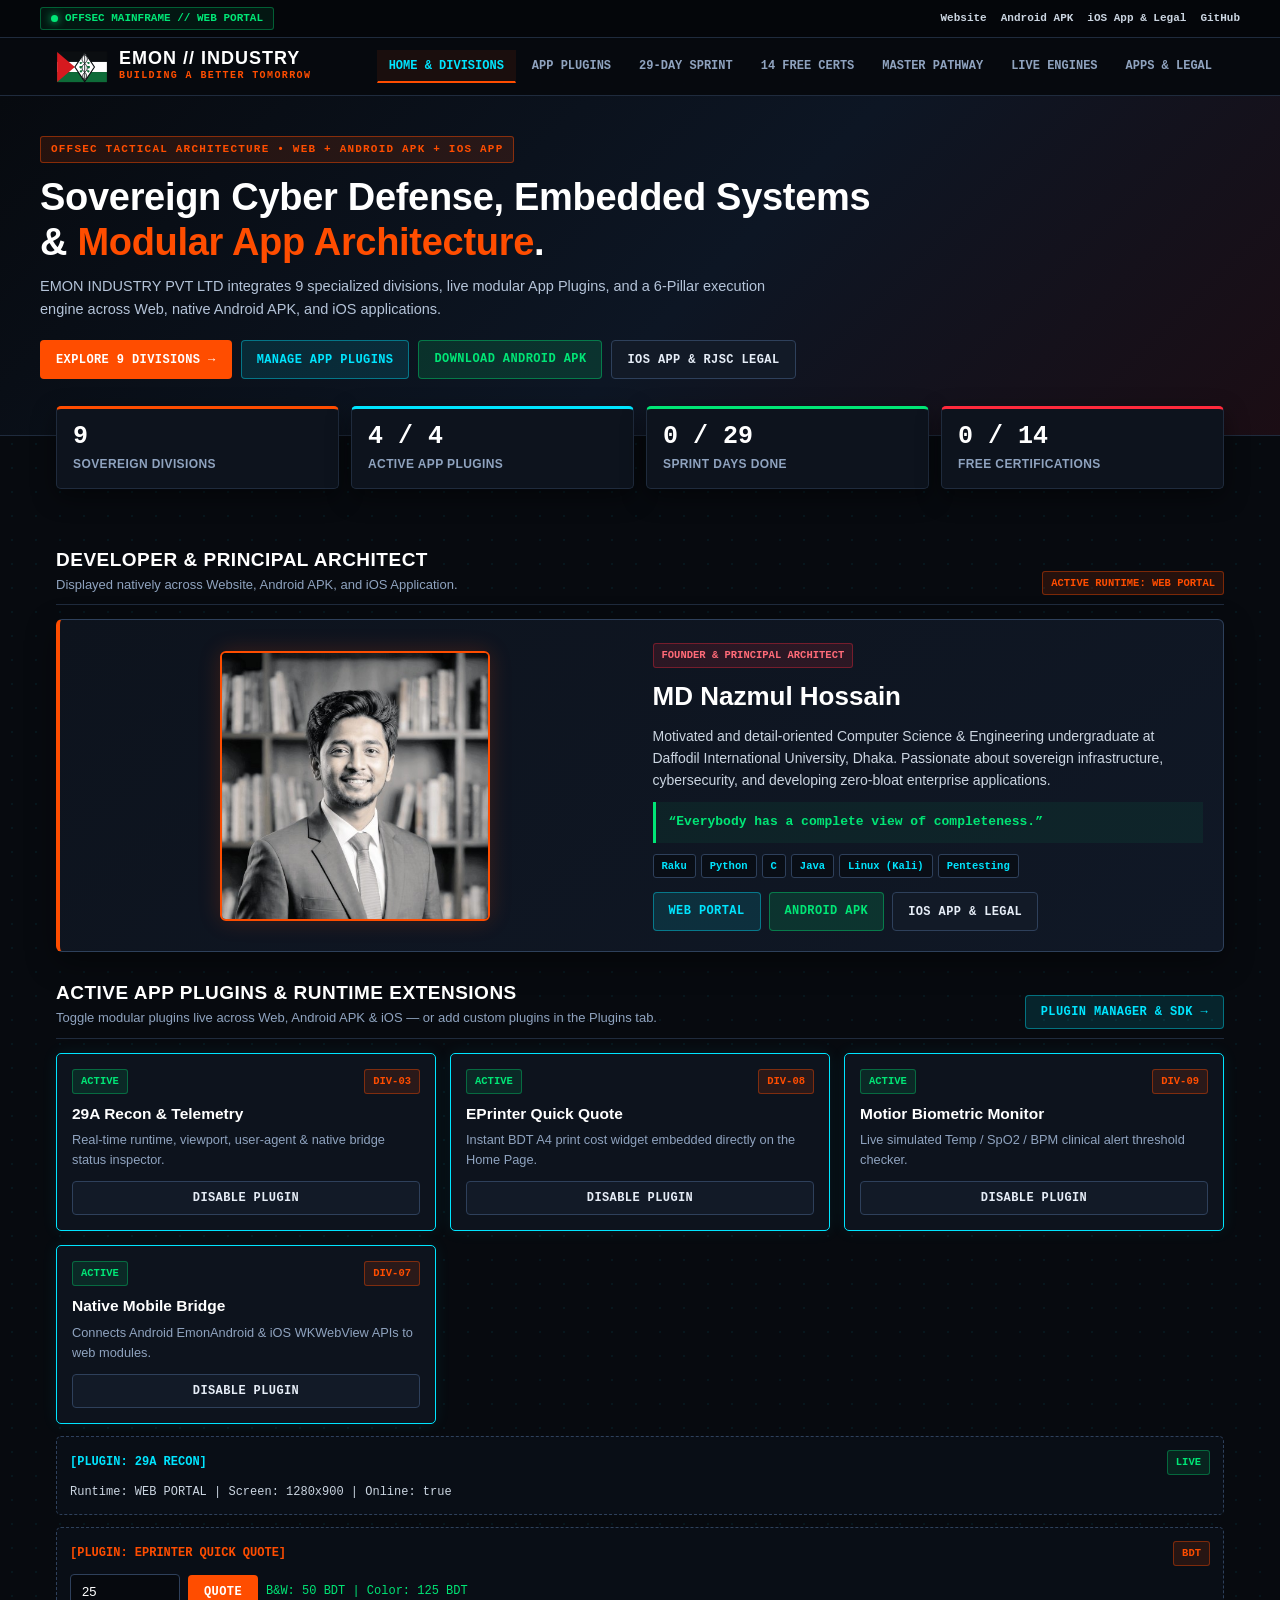
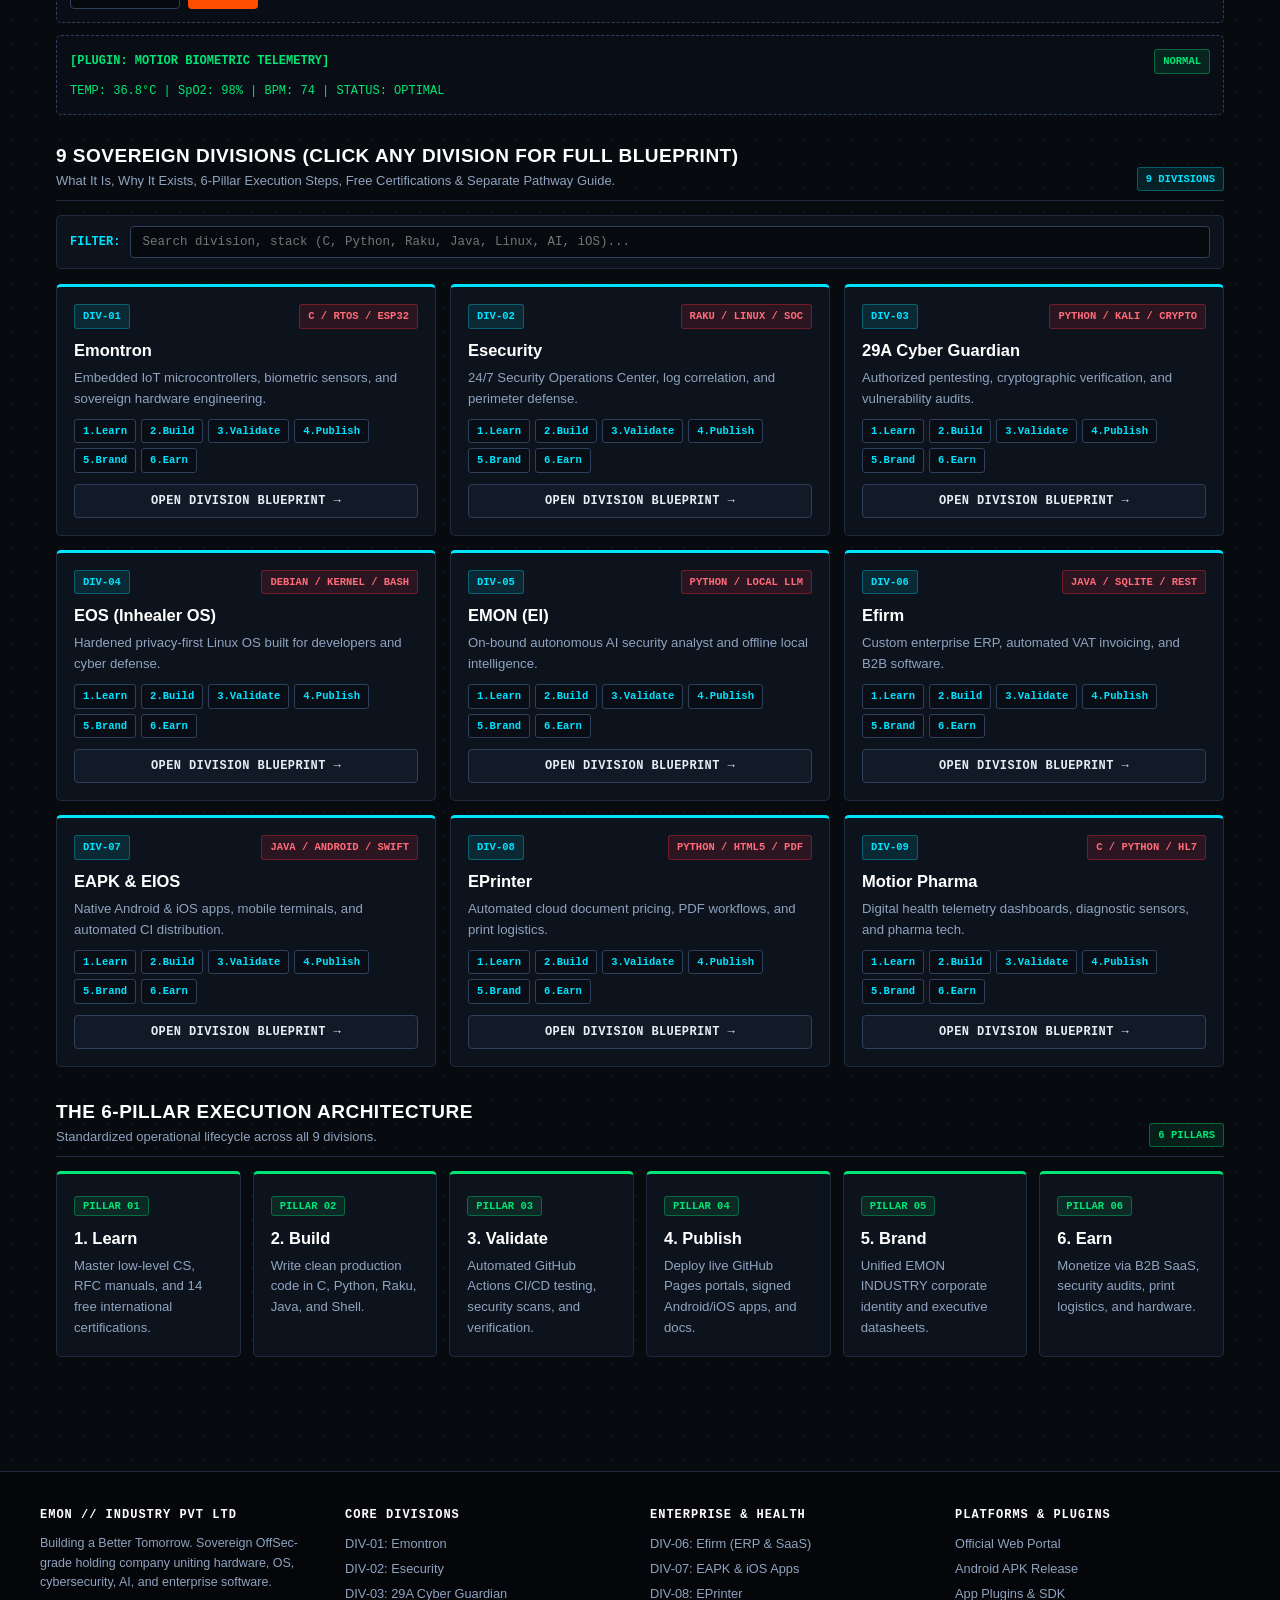
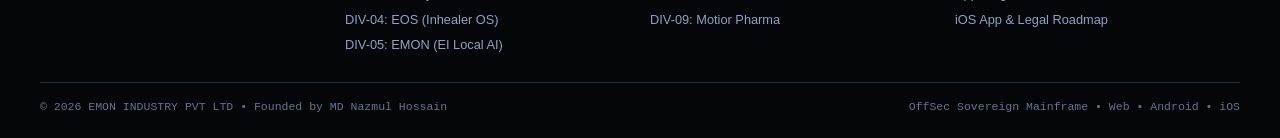
==== commit 19abcc16: "Restore OffSec style with Home Developer Spotlight & App Plugins across Web, Android & iOS" ====
--- a/divisions/web-fullstack/index.html
+++ b/divisions/web-fullstack/index.html
@@ -8,92 +8,151 @@
 <meta name="apple-mobile-web-app-title" content="EMON INDUSTRY">
 <link rel="apple-touch-icon" href="assets/founder.jpg">
 <link rel="manifest" href="manifest.json">
-<title>EMON INDUSTRY PVT LTD | Open Sovereign Infrastructure &amp; Enterprise Systems</title>
+<title>EMON INDUSTRY PVT LTD | OffSec-Grade Sovereign Mainframe &amp; Enterprise Systems</title>
 <style>
-:root{--navy:#061529;--navy2:#0c2847;--blue:#0077c8;--blue2:#005a9e;--green:#0e7c42;--red:#d61a1f;--bg:#f4f7fa;--card:#fff;--bd:#d8e1eb;--txt:#102033;--mut:#4b5d73}
-*{box-sizing:border-box;margin:0;padding:0}body{background:var(--bg);color:var(--txt);font-family:-apple-system,BlinkMacSystemFont,"Segoe UI",Roboto,Arial,sans-serif;line-height:1.58}
-a{color:var(--blue);text-decoration:none}
-.util{background:var(--navy);color:#cbd7e6;font-size:11.5px;padding:7px 16px;border-bottom:1px solid rgba(255,255,255,.1)}
-.util-in,.nav-in,.hero-in,.wrap,.foot-in,.foot-bot{max-width:1180px;margin:auto}
+:root{
+  --bg:#070a0f;
+  --panel:#0d131d;
+  --panel2:#121a27;
+  --bd:#1f2b3d;
+  --bd-hi:#2e405b;
+  --orange:#ff4d00;
+  --red:#ff2a3c;
+  --cyan:#00e5ff;
+  --green:#00e676;
+  --txt:#e6edf7;
+  --mut:#8fa3bf;
+  --mono:ui-monospace,SFMono-Regular,Menlo,Monaco,Consolas,"Liberation Mono",monospace;
+}
+*{box-sizing:border-box;margin:0;padding:0}
+body{
+  background:var(--bg);
+  background-image:radial-gradient(rgba(0,229,255,.06) 1px,transparent 1px);
+  background-size:24px 24px;
+  color:var(--txt);
+  font-family:-apple-system,BlinkMacSystemFont,"Segoe UI",Roboto,Arial,sans-serif;
+  line-height:1.58;
+}
+a{color:var(--cyan);text-decoration:none}
+
+/* OffSec Tactical Top Telemetry Bar */
+.util{background:#04060a;border-bottom:1px solid var(--bd);font-family:var(--mono);font-size:11px;padding:7px 16px;color:var(--mut)}
+.util-in,.nav-in,.hero-in,.wrap,.foot-in,.foot-bot{max-width:1200px;margin:auto}
 .util-in{display:flex;justify-content:space-between;align-items:center;flex-wrap:wrap;gap:8px}
-.spill{display:inline-flex;align-items:center;gap:6px;background:rgba(0,163,224,.15);border:1px solid rgba(0,163,224,.4);color:#7dd3fc;padding:2px 9px;border-radius:999px;font-weight:700;font-size:10.5px}
-.dot{width:7px;height:7px;border-radius:50%;background:#22c55e}
-.ulinks{display:flex;gap:14px;flex-wrap:wrap}.ulinks a{color:#e2e8f0;font-weight:600}
-header{background:var(--card);border-bottom:1px solid var(--bd);position:sticky;top:0;z-index:300;box-shadow:0 2px 10px rgba(6,21,41,.05)}
+.spill{display:inline-flex;align-items:center;gap:7px;background:rgba(0,230,118,.08);border:1px solid rgba(0,230,118,.35);color:var(--green);padding:2px 10px;border-radius:3px;font-weight:700}
+.dot{width:7px;height:7px;border-radius:50%;background:var(--green);box-shadow:0 0 8px var(--green)}
+.ulinks{display:flex;gap:14px;flex-wrap:wrap}
+.ulinks a{color:#cbd5e1;font-weight:700}.ulinks a:hover{color:var(--orange)}
+
+/* OffSec Header */
+header{background:rgba(7,10,15,.94);backdrop-filter:blur(10px);border-bottom:1px solid var(--bd);position:sticky;top:0;z-index:300}
 .nav-in{padding:11px 16px;display:flex;justify-content:space-between;align-items:center;flex-wrap:wrap;gap:10px}
 .brand{display:flex;align-items:center;gap:11px;cursor:pointer}
-.b1{font-size:18px;font-weight:900;color:var(--navy);line-height:1.05}.b2{font-size:10px;font-weight:700;letter-spacing:1.4px;color:var(--blue);text-transform:uppercase}
+.b1{font-size:18px;font-weight:900;letter-spacing:1px;color:#fff;line-height:1.05}
+.b2{font-family:var(--mono);font-size:10px;font-weight:700;letter-spacing:1.4px;color:var(--orange);text-transform:uppercase}
 .nav{display:flex;gap:4px;overflow-x:auto;white-space:nowrap}
-.nbtn{background:none;border:none;border-bottom:3px solid transparent;color:var(--txt);font-size:13px;font-weight:700;padding:8px 11px;cursor:pointer}
-.nbtn.active{color:var(--blue);border-bottom-color:var(--blue);background:rgba(0,119,200,.05)}
-.hero{background:linear-gradient(135deg,var(--navy),var(--navy2) 65%,#113a66);color:#fff;padding:40px 16px 62px}
-.eye{display:inline-block;background:rgba(0,163,224,.18);border:1px solid rgba(0,163,224,.45);color:#7dd3fc;font-size:11px;font-weight:800;letter-spacing:1.1px;padding:4px 10px;border-radius:4px;margin-bottom:11px;text-transform:uppercase}
-.hero h1{font-size:clamp(24px,4vw,37px);font-weight:800;line-height:1.18;max-width:820px;margin-bottom:11px}
-.hero p{font-size:14.5px;color:#cbd7e6;max-width:740px;margin-bottom:20px}
+.nbtn{background:transparent;border:1px solid transparent;border-bottom:2px solid transparent;color:var(--mut);font-family:var(--mono);font-size:12px;font-weight:700;padding:8px 11px;cursor:pointer;text-transform:uppercase}
+.nbtn:hover{color:#fff}
+.nbtn.active{color:var(--cyan);border-bottom-color:var(--orange);background:rgba(255,77,0,.08)}
+
+/* OffSec Tactical Hero */
+.hero{background:linear-gradient(135deg,#070a0f 0%,#0d1624 55%,#1b0d14 100%);border-bottom:1px solid var(--bd);padding:38px 16px 56px;position:relative}
+.eye{display:inline-block;font-family:var(--mono);background:rgba(255,77,0,.12);border:1px solid rgba(255,77,0,.45);color:var(--orange);font-size:11px;font-weight:800;letter-spacing:1.2px;padding:4px 10px;border-radius:3px;margin-bottom:12px;text-transform:uppercase}
+.hero h1{font-size:clamp(24px,4vw,38px);font-weight:900;line-height:1.16;max-width:860px;margin-bottom:11px;color:#fff;letter-spacing:-.3px}
+.hero h1 span{color:var(--orange)}
+.hero p{font-size:14.5px;color:#b4c3d8;max-width:760px;margin-bottom:20px}
 .ctas{display:flex;gap:9px;flex-wrap:wrap}
-.btn{display:inline-flex;align-items:center;justify-content:center;padding:9px 15px;border-radius:5px;font-size:13px;font-weight:700;border:1px solid transparent;cursor:pointer}
-.bp{background:var(--blue);color:#fff}.bp:hover{background:var(--blue2)}
-.bo{background:rgba(255,255,255,.08);color:#fff;border-color:rgba(255,255,255,.35)}
-.bg{background:var(--green);color:#fff}.bs{background:#eef4fa;color:var(--navy);border-color:var(--bd)}
-.mwrap{max-width:1180px;margin:-34px auto 22px;padding:0 16px;position:relative;z-index:10}
+
+/* Tactical Buttons */
+.btn{display:inline-flex;align-items:center;justify-content:center;gap:6px;padding:9px 15px;border-radius:4px;font-family:var(--mono);font-size:12px;font-weight:800;border:1px solid transparent;cursor:pointer;text-transform:uppercase;letter-spacing:.4px;transition:all .15s}
+.bp{background:var(--orange);color:#fff}.bp:hover{background:#e04300}
+.bc{background:rgba(0,229,255,.12);color:var(--cyan);border-color:rgba(0,229,255,.4)}.bc:hover{background:rgba(0,229,255,.22)}
+.bg{background:rgba(0,230,118,.14);color:var(--green);border-color:rgba(0,230,118,.4)}
+.bs{background:var(--panel2);color:var(--txt);border-color:var(--bd-hi)}.bs:hover{border-color:var(--cyan);color:var(--cyan)}
+
+/* Metrics Strip */
+.mwrap{max-width:1200px;margin:-30px auto 22px;padding:0 16px;position:relative;z-index:10}
 .metrics{display:grid;grid-template-columns:repeat(auto-fit,minmax(195px,1fr));gap:12px}
-.mc{background:var(--card);border:1px solid var(--bd);border-top:4px solid var(--blue);border-radius:6px;padding:15px 17px;box-shadow:0 6px 18px rgba(6,21,41,.06)}
-.mnum{font-size:27px;font-weight:900;color:var(--navy);line-height:1.1}.mlbl{font-size:12px;font-weight:700;color:var(--mut);margin-top:4px}
-.wrap{padding:10px 16px 64px}.sec{display:none}.sec.active{display:block}
-.sh{display:flex;justify-content:space-between;align-items:flex-end;flex-wrap:wrap;gap:10px;margin:20px 0 14px;padding-bottom:9px;border-bottom:2px solid var(--bd)}
-.sh h2{font-size:20px;font-weight:800;color:var(--navy)}.sh p{font-size:13px;color:var(--mut)}
-.tag{font-size:11px;font-weight:800;padding:3px 9px;border-radius:4px;background:#e6f2fb;color:var(--blue);text-transform:uppercase}
-.tr{background:#fdebec;color:var(--red)}.tg{background:#e7f6ee;color:var(--green)}
-.sbar{background:var(--card);border:1px solid var(--bd);border-radius:6px;padding:11px 13px;margin-bottom:16px;display:flex;gap:10px;flex-wrap:wrap;align-items:center}
-.sbar input{flex:1;min-width:210px;margin:0;padding:8px 11px;border:1px solid var(--bd);border-radius:5px;background:#f8fafc;font-size:13.5px}
+.mc{background:var(--panel);border:1px solid var(--bd);border-top:3px solid var(--orange);border-radius:5px;padding:14px 16px;box-shadow:0 8px 24px rgba(0,0,0,.45)}
+.mnum{font-family:var(--mono);font-size:25px;font-weight:900;color:#fff;line-height:1.1}
+.mlbl{font-size:12px;font-weight:700;color:var(--mut);margin-top:4px;text-transform:uppercase;letter-spacing:.4px}
+
+/* Sections & Grids */
+.wrap{padding:8px 16px 64px}.sec{display:none}.sec.active{display:block}
+.sh{display:flex;justify-content:space-between;align-items:flex-end;flex-wrap:wrap;gap:10px;margin:26px 0 14px;padding-bottom:9px;border-bottom:1px solid var(--bd)}
+.sh h2{font-size:19px;font-weight:900;color:#fff;text-transform:uppercase;letter-spacing:.5px}
+.sh p{font-size:13px;color:var(--mut)}
+.tag{font-family:var(--mono);font-size:10.5px;font-weight:800;padding:3px 8px;border-radius:3px;background:rgba(0,229,255,.1);border:1px solid rgba(0,229,255,.3);color:var(--cyan);text-transform:uppercase}
+.tr{background:rgba(255,42,60,.12);border-color:rgba(255,42,60,.35);color:#ff6b78}
+.tg{background:rgba(0,230,118,.1);border-color:rgba(0,230,118,.35);color:var(--green)}
+.to{background:rgba(255,77,0,.12);border-color:rgba(255,77,0,.4);color:var(--orange)}
+
+/* Home Page Developer Spotlight (Every Platform) */
+.fcard{background:linear-gradient(145deg,var(--panel) 0%,#101826 100%);border:1px solid var(--bd-hi);border-left:4px solid var(--orange);border-radius:6px;padding:20px;display:grid;grid-template-columns:repeat(auto-fit,minmax(250px,1fr));gap:22px;align-items:center;box-shadow:0 10px 30px rgba(0,0,0,.4)}
+.fphoto{width:100%;max-width:270px;border-radius:6px;border:2px solid var(--orange);display:block;margin:auto;object-fit:cover;background:#070a0f;box-shadow:0 0 22px rgba(255,77,0,.2)}
+.fquote{border-left:3px solid var(--green);background:rgba(0,230,118,.06);padding:10px 13px;margin:11px 0;font-family:var(--mono);font-size:13px;color:var(--green);font-weight:700}
+
+/* App Plugins Engine Cards */
+.plg-card{background:var(--panel);border:1px solid var(--bd);border-radius:5px;padding:15px;display:flex;flex-direction:column;justify-content:space-between;transition:border-color .15s}
+.plg-card.enabled{border-color:var(--cyan);box-shadow:0 0 16px rgba(0,229,255,.08)}
+.plg-slot{background:#090e16;border:1px dashed var(--bd-hi);border-radius:5px;padding:13px;margin-top:12px}
+
+/* Cards & Search */
+.sbar{background:var(--panel);border:1px solid var(--bd);border-radius:5px;padding:10px 13px;margin-bottom:15px;display:flex;gap:10px;flex-wrap:wrap;align-items:center}
+.sbar input{flex:1;min-width:210px;margin:0;padding:8px 11px;border:1px solid var(--bd-hi);border-radius:4px;background:#06090e;color:#fff;font-family:var(--mono);font-size:12.5px}
 .grid{display:grid;grid-template-columns:repeat(auto-fit,minmax(295px,1fr));gap:14px}
 .pgrid{display:grid;grid-template-columns:repeat(auto-fit,minmax(175px,1fr));gap:12px;margin-bottom:20px}
-.card{background:var(--card);border:1px solid var(--bd);border-radius:6px;padding:17px;box-shadow:0 2px 6px rgba(6,21,41,.03)}
-.dcard{border-top:3px solid var(--blue);cursor:pointer;display:flex;flex-direction:column;justify-content:space-between}
-.dcard:hover{border-color:var(--blue);box-shadow:0 8px 20px rgba(6,21,41,.09)}
-.ctop{display:flex;justify-content:space-between;align-items:center;margin-bottom:8px}
-.card h3{font-size:16.5px;font-weight:800;color:var(--navy);margin-bottom:5px}.card p,.card li{font-size:13.2px;color:var(--mut)}
-.mini{display:flex;flex-wrap:wrap;gap:4px;margin-top:9px}.mini span{font-size:10.5px;font-weight:600;padding:2px 7px;border-radius:4px;background:#f1f5f9;border:1px solid var(--bd);color:#334155}
+.card{background:var(--panel);border:1px solid var(--bd);border-radius:5px;padding:17px}
+.dcard{border-top:3px solid var(--cyan);cursor:pointer;display:flex;flex-direction:column;justify-content:space-between;transition:transform .15s,border-color .15s}
+.dcard:hover{transform:translateY(-2px);border-color:var(--orange)}
+.ctop{display:flex;justify-content:space-between;align-items:center;margin-bottom:8px;gap:6px;flex-wrap:wrap}
+.card h3{font-size:16.5px;font-weight:800;color:#fff;margin-bottom:5px}.card p,.card li{font-size:13.2px;color:var(--mut)}
+.mini{display:flex;flex-wrap:wrap;gap:5px;margin-top:9px}
+.mini span{font-family:var(--mono);font-size:10.5px;font-weight:700;padding:3px 8px;border-radius:3px;background:#090e16;border:1px solid var(--bd-hi);color:var(--cyan)}
+
+/* Blueprint View */
 .chips{display:flex;gap:6px;overflow-x:auto;padding-bottom:8px;margin-bottom:14px}
-.chip{background:var(--card);color:var(--mut);border:1px solid var(--bd);padding:6px 12px;border-radius:999px;font-size:12px;font-weight:700;cursor:pointer;white-space:nowrap}
-.chip.active{background:var(--navy);color:#fff;border-color:var(--navy)}
-.bpbox{background:var(--card);border:1px solid var(--bd);border-left:4px solid var(--blue);border-radius:6px;padding:17px;margin-bottom:13px}
-.bpbox.why{border-left-color:#d97706}.bpbox.how{border-left-color:var(--green)}.bpbox.guide{border-left-color:var(--red)}
-.bpbox h3{font-size:14.5px;font-weight:800;color:var(--navy);text-transform:uppercase;margin-bottom:8px}
-.srow{background:#f8fafc;border:1px solid var(--bd);border-radius:5px;padding:9px 12px;margin-bottom:7px;font-size:13.2px;color:var(--txt)}
-.srow strong{color:var(--blue)}
-.pbg{height:12px;background:#e2e8f0;border-radius:999px;overflow:hidden;margin-top:9px}
-.pfill{height:100%;width:0%;background:linear-gradient(90deg,var(--blue),var(--green));transition:width .25s}
+.chip{background:var(--panel);color:var(--mut);border:1px solid var(--bd);padding:6px 12px;border-radius:3px;font-family:var(--mono);font-size:11.5px;font-weight:700;cursor:pointer;white-space:nowrap}
+.chip.active{background:var(--orange);color:#fff;border-color:var(--orange)}
+.bpbox{background:var(--panel);border:1px solid var(--bd);border-left:4px solid var(--cyan);border-radius:5px;padding:17px;margin-bottom:13px}
+.bpbox.why{border-left-color:var(--orange)}.bpbox.how{border-left-color:var(--green)}.bpbox.guide{border-left-color:var(--red)}
+.bpbox h3{font-family:var(--mono);font-size:13.5px;font-weight:800;color:#fff;text-transform:uppercase;margin-bottom:8px}
+.srow{background:#090e16;border:1px solid var(--bd);border-radius:4px;padding:9px 12px;margin-bottom:7px;font-size:13.2px;color:var(--txt)}
+.srow strong{color:var(--cyan)}
+
+/* Sprint & Inputs */
+.pbg{height:11px;background:#06090e;border:1px solid var(--bd);border-radius:999px;overflow:hidden;margin-top:9px}
+.pfill{height:100%;width:0%;background:linear-gradient(90deg,var(--orange),var(--green));transition:width .25s}
 .frow{display:flex;gap:6px;flex-wrap:wrap;margin:13px 0}
-.fbtn{background:var(--card);color:var(--mut);border:1px solid var(--bd);padding:6px 12px;border-radius:5px;font-size:12px;font-weight:700;cursor:pointer}
-.fbtn.active{background:var(--blue);color:#fff;border-color:var(--blue)}
-.day{display:flex;align-items:flex-start;gap:10px;background:var(--card);border:1px solid var(--bd);border-radius:6px;padding:11px 13px;margin-bottom:8px;cursor:pointer}
-.day.done{border-color:var(--green);background:#f2fbf6}.day input{width:17px;height:17px;margin-top:2px;accent-color:var(--green)}
-.fcard{background:var(--card);border:1px solid var(--bd);border-top:4px solid var(--navy);border-radius:8px;padding:20px;display:grid;grid-template-columns:repeat(auto-fit,minmax(250px,1fr));gap:20px;align-items:center}
-.fphoto{width:100%;max-width:290px;border-radius:8px;border:2px solid var(--navy);display:block;margin:auto;object-fit:cover;background:#0b0e11}
-.fquote{border-left:4px solid var(--green);background:#f4fbf7;padding:10px 13px;margin:11px 0;font-family:monospace;font-size:13px;color:var(--navy);font-weight:700}
-input,select,textarea{width:100%;background:#f8fafc;border:1px solid var(--bd);color:var(--txt);padding:9px 11px;border-radius:5px;margin-top:8px;font-size:13.2px}
-.out{margin-top:9px;background:var(--navy);color:#7dd3fc;border-radius:5px;padding:10px 12px;font-size:12px;white-space:pre-wrap;font-family:monospace}
-footer{background:var(--navy);color:#cbd7e6;padding:34px 16px 22px;margin-top:30px}
-.foot-in{display:grid;grid-template-columns:repeat(auto-fit,minmax(210px,1fr));gap:20px;padding-bottom:22px;border-bottom:1px solid rgba(255,255,255,.12)}
-.foot-in h4{color:#fff;font-size:12.5px;text-transform:uppercase;letter-spacing:1px;margin-bottom:9px}
-.foot-in li{list-style:none;font-size:12.8px;margin-bottom:5px}.foot-in a{color:#cbd7e6}
-.foot-bot{margin-top:15px;font-size:12px;color:#94a3b8;display:flex;justify-content:space-between;flex-wrap:wrap;gap:8px}
+.fbtn{background:var(--panel);color:var(--mut);border:1px solid var(--bd);padding:6px 12px;border-radius:4px;font-family:var(--mono);font-size:11.5px;font-weight:700;cursor:pointer}
+.fbtn.active{background:var(--orange);color:#fff;border-color:var(--orange)}
+.day{display:flex;align-items:flex-start;gap:10px;background:var(--panel);border:1px solid var(--bd);border-radius:5px;padding:11px 13px;margin-bottom:8px;cursor:pointer}
+.day.done{border-color:var(--green);background:rgba(0,230,118,.06)}.day input{width:17px;height:17px;margin-top:2px;accent-color:var(--green)}
+input,select,textarea{width:100%;background:#06090e;border:1px solid var(--bd-hi);color:#fff;padding:9px 11px;border-radius:4px;margin-top:8px;font-size:13px}
+.out{margin-top:9px;background:#04060a;border:1px solid var(--bd);color:var(--green);border-radius:4px;padding:10px 12px;font-size:12px;white-space:pre-wrap;font-family:var(--mono)}
+
+/* Footer */
+footer{background:#04060a;border-top:1px solid var(--bd);color:var(--mut);padding:34px 16px 22px;margin-top:30px}
+.foot-in{display:grid;grid-template-columns:repeat(auto-fit,minmax(210px,1fr));gap:20px;padding-bottom:22px;border-bottom:1px solid var(--bd)}
+.foot-in h4{font-family:var(--mono);color:#fff;font-size:12px;text-transform:uppercase;letter-spacing:1px;margin-bottom:9px}
+.foot-in li{list-style:none;font-size:12.8px;margin-bottom:5px}.foot-in a{color:var(--mut)}.foot-in a:hover{color:var(--cyan)}
+.foot-bot{margin-top:15px;font-family:var(--mono);font-size:11.5px;color:#64748b;display:flex;justify-content:space-between;flex-wrap:wrap;gap:8px}
 </style>
 </head>
 <body>
+
 <div class="util"><div class="util-in">
-  <div><span class="spill"><span class="dot"></span><span id="rtBadge">WEB PORTAL // MAINFRAME ONLINE</span></span></div>
+  <div><span class="spill"><span class="dot"></span><span id="rtBadge">OFFSEC MAINFRAME // WEB PORTAL ONLINE</span></span></div>
   <div class="ulinks">
     <a href="https://mnhemon357-cyber.github.io/emon-industry/" target="_blank">Website</a>
     <a href="https://github.com/mnhemon357-cyber/emon-industry/releases/latest" target="_blank">Android APK</a>
-    <a href="#apps" onclick="navTo('sec-apps')">iOS App &amp; Founder</a>
+    <a href="#platforms" onclick="navTo('sec-apps')">iOS App &amp; Legal</a>
     <a href="https://github.com/mnhemon357-cyber/emon-industry" target="_blank">GitHub</a>
   </div>
 </div></div>
 
 <header><div class="nav-in">
-  <div class="brand" onclick="closeBp();navTo('sec-projects')">
+  <div class="brand" onclick="closeBp();navTo('sec-home')">
     <svg width="52" height="32" viewBox="0 0 116 72" xmlns="http://www.w3.org/2000/svg">
       <rect x="1" y="1" width="114" height="70" fill="#0B0E11"/>
       <rect x="2" y="2" width="112" height="22.6" fill="#0B0E11"/><rect x="2" y="24.6" width="112" height="22.8" fill="#FFF"/><rect x="2" y="47.4" width="112" height="22.6" fill="#0E6B38"/>
@@ -103,59 +162,100 @@
       <path d="M64,8 C56,14 56,22 64,28 C72,34 72,42 64,48 C58,53 58,60 64,65" fill="none" stroke="#0B0E11" stroke-width="1.8"/>
       <path d="M60,26 C53,23 50,26 55,30 Z M60,35 C52,32 49,36 55,40 Z M60,44 C53,42 50,46 56,49 Z M68,26 C75,23 78,26 73,30 Z M68,35 C76,32 79,36 73,40 Z M68,44 C75,42 78,46 72,49 Z" fill="#0E6B38"/>
     </svg>
-    <div><div class="b1">EMON INDUSTRY</div><div class="b2">Building a Better Tomorrow</div></div>
+    <div><div class="b1">EMON // INDUSTRY</div><div class="b2">Building a Better Tomorrow</div></div>
   </div>
   <nav class="nav" id="topNav">
-    <button class="nbtn active" data-sec="sec-projects" onclick="closeBp();navTo('sec-projects')">Projects (9 Divisions)</button>
+    <button class="nbtn active" data-sec="sec-home" onclick="closeBp();navTo('sec-home')">Home &amp; Divisions</button>
+    <button class="nbtn" data-sec="sec-plugins" onclick="navTo('sec-plugins')">App Plugins</button>
     <button class="nbtn" data-sec="sec-sprint" onclick="navTo('sec-sprint')">29-Day Sprint</button>
-    <button class="nbtn" data-sec="sec-certs" onclick="navTo('sec-certs')">Training &amp; Certs (14)</button>
+    <button class="nbtn" data-sec="sec-certs" onclick="navTo('sec-certs')">14 Free Certs</button>
     <button class="nbtn" data-sec="sec-pathway" onclick="navTo('sec-pathway')">Master Pathway</button>
     <button class="nbtn" data-sec="sec-engines" onclick="navTo('sec-engines')">Live Engines</button>
-    <button class="nbtn" data-sec="sec-apps" onclick="navTo('sec-apps')">Founder, Legal &amp; Apps</button>
+    <button class="nbtn" data-sec="sec-apps" onclick="navTo('sec-apps')">Apps &amp; Legal</button>
   </nav>
 </div></header>
 
 <section class="hero"><div class="hero-in">
-  <div class="eye">Sovereign Open Architecture &bull; Bangladesh to Global</div>
-  <h1>Building a Better Tomorrow Through Open Engineering &amp; Sovereign Systems.</h1>
-  <p>EMON INDUSTRY PVT LTD unites 9 specialized engineering divisions—embedded C hardware, hardened Linux OS, cybersecurity, on-bound local AI, enterprise SaaS, native Android/iOS apps, and health-tech—under a unified 6-Pillar execution framework.</p>
+  <div class="eye">OFFSEC TACTICAL ARCHITECTURE &bull; WEB + ANDROID APK + iOS APP</div>
+  <h1>Sovereign Cyber Defense, Embedded Systems &amp; <span>Modular App Architecture</span>.</h1>
+  <p>EMON INDUSTRY PVT LTD integrates 9 specialized divisions, live modular App Plugins, and a 6-Pillar execution engine across Web, native Android APK, and iOS applications.</p>
   <div class="ctas">
-    <button class="btn bp" onclick="closeBp();navTo('sec-projects')">Explore 9 Hosted Projects &rarr;</button>
-    <button class="btn bo" onclick="navTo('sec-certs')">14 Free Certifications</button>
+    <button class="btn bp" onclick="closeBp();navTo('sec-home');document.getElementById('homeDivsAnchor').scrollIntoView({behavior:'smooth'})">Explore 9 Divisions &rarr;</button>
+    <button class="btn bc" onclick="navTo('sec-plugins')">Manage App Plugins</button>
     <a class="btn bg" href="https://github.com/mnhemon357-cyber/emon-industry/releases/latest" target="_blank">Download Android APK</a>
-    <button class="btn bo" onclick="navTo('sec-apps')">iOS App &amp; Founder</button>
+    <button class="btn bs" onclick="navTo('sec-apps')">iOS App &amp; RJSC Legal</button>
   </div>
 </div></section>
 
 <div class="mwrap"><div class="metrics">
-  <div class="mc"><div class="mnum">9</div><div class="mlbl">Sovereign Hosted Divisions</div></div>
-  <div class="mc" style="border-top-color:var(--green)"><div class="mnum">6</div><div class="mlbl">Standardized Execution Pillars</div></div>
-  <div class="mc" style="border-top-color:#d97706"><div class="mnum" id="mSp">0 / 29</div><div class="mlbl">Execution Sprint Days</div></div>
-  <div class="mc" style="border-top-color:var(--red)"><div class="mnum" id="mCe">0 / 14</div><div class="mlbl">Free International Certs</div></div>
+  <div class="mc"><div class="mnum">9</div><div class="mlbl">Sovereign Divisions</div></div>
+  <div class="mc" style="border-top-color:var(--cyan)"><div class="mnum" id="mPlg">4 / 5</div><div class="mlbl">Active App Plugins</div></div>
+  <div class="mc" style="border-top-color:var(--green)"><div class="mnum" id="mSp">0 / 29</div><div class="mlbl">Sprint Days Done</div></div>
+  <div class="mc" style="border-top-color:var(--red)"><div class="mnum" id="mCe">0 / 14</div><div class="mlbl">Free Certifications</div></div>
 </div></div>
 
 <main class="wrap">
-  <section id="sec-projects" class="sec active">
+  <!-- HOME PAGE (DEVELOPER INFO + APP PLUGINS + 9 DIVISIONS + 6 PILLARS ON EVERY PLATFORM) -->
+  <section id="sec-home" class="sec active">
     <div id="pList">
+      <!-- 1. DEVELOPER / FOUNDER INFORMATION ON HOME PAGE OF EVERY PLATFORM -->
+      <div class="sh">
+        <div><h2>Developer &amp; Principal Architect</h2><p>Displayed natively across Website, Android APK, and iOS Application.</p></div>
+        <span class="tag to" id="platTag">PLATFORM: WEB</span>
+      </div>
+      <div class="fcard" style="margin-bottom:26px">
+        <div><img class="fphoto" id="fImg" alt="MD Nazmul Hossain — Founder & Principal Architect"></div>
+        <div>
+          <span class="tag tr" style="margin-bottom:8px;display:inline-block">FOUNDER &amp; PRINCIPAL ARCHITECT</span>
+          <h2 style="font-size:26px;color:#fff;margin-bottom:8px">MD Nazmul Hossain</h2>
+          <p style="font-size:14px;color:#cbd5e1;margin-bottom:9px">Motivated and detail-oriented Computer Science &amp; Engineering undergraduate at Daffodil International University, Dhaka. Passionate about sovereign infrastructure, cybersecurity, and developing zero-bloat enterprise applications.</p>
+          <div class="fquote">&ldquo;Everybody has a complete view of completeness.&rdquo;</div>
+          <div class="mini"><span>Raku</span><span>Python</span><span>C</span><span>Java</span><span>Linux (Kali)</span><span>Pentesting</span></div>
+          <div style="display:flex;gap:8px;flex-wrap:wrap;margin-top:14px">
+            <a class="btn bc" href="https://mnhemon357-cyber.github.io/emon-industry/" target="_blank">Web Portal</a>
+            <a class="btn bg" href="https://github.com/mnhemon357-cyber/emon-industry/releases/latest" target="_blank">Android APK</a>
+            <button class="btn bs" onclick="navTo('sec-apps')">iOS App &amp; Legal</button>
+          </div>
+        </div>
+      </div>
+
+      <!-- 2. MODULAR APP PLUGINS ON HOME PAGE -->
+      <div class="sh">
+        <div><h2>Active App Plugins &amp; Runtime Extensions</h2><p>Toggle modular plugins live across Web, Android APK &amp; iOS — or add custom plugins in the Plugins tab.</p></div>
+        <button class="btn bc" onclick="navTo('sec-plugins')">Plugin Manager &amp; SDK &rarr;</button>
+      </div>
+      <div class="grid" id="homePluginsGrid" style="margin-bottom:12px"></div>
+      <div id="activePluginWidgets" style="margin-bottom:26px"></div>
+
+      <!-- 3. 9 HOSTED DIVISIONS ON HOME PAGE -->
+      <div id="homeDivsAnchor" class="sh">
+        <div><h2>9 Sovereign Divisions (Click Any Division for Full Blueprint)</h2><p>What It Is, Why It Exists, 6-Pillar Execution Steps, Free Certifications &amp; Separate Pathway Guide.</p></div>
+        <span class="tag">9 Divisions</span>
+      </div>
       <div class="sbar">
-        <strong style="font-size:13px;color:var(--navy)">Filter Projects:</strong>
+        <strong style="font-family:var(--mono);font-size:12px;color:var(--cyan)">FILTER:</strong>
         <input type="text" id="pSearch" placeholder="Search division, stack (C, Python, Raku, Java, Linux, AI, iOS)..." oninput="renderDivs()">
       </div>
-      <div class="sh"><div><h2>Hosted Projects &amp; Sovereign Divisions</h2><p>Tap any division to open its full blueprint: What It Is, Why It Exists, 6-Pillar Execution, Free Certs, and Pathway Guide.</p></div><span class="tag">9 Active Divisions</span></div>
       <div class="grid" id="divsGrid"></div>
-      <div class="sh" style="margin-top:30px"><div><h2>The 6-Pillar Sovereign Governance Model</h2><p>Every division inside EMON INDUSTRY PVT LTD follows this 6-stage lifecycle.</p></div><span class="tag tg">Standardized Lifecycle</span></div>
+
+      <!-- 4. 6 PILLARS -->
+      <div class="sh" style="margin-top:30px">
+        <div><h2>The 6-Pillar Execution Architecture</h2><p>Standardized operational lifecycle across all 9 divisions.</p></div>
+        <span class="tag tg">6 Pillars</span>
+      </div>
       <div class="pgrid" id="pillarsGrid"></div>
     </div>
 
+    <!-- DEDICATED DIVISION BLUEPRINT VIEW -->
     <div id="bpView" style="display:none">
       <div style="display:flex;justify-content:space-between;align-items:center;flex-wrap:wrap;gap:10px;margin-bottom:12px">
-        <button class="btn bp" onclick="closeBp()">&larr; Back to All 9 Divisions</button>
+        <button class="btn bp" onclick="closeBp()">&larr; Back to Home &amp; All 9 Divisions</button>
         <span class="tag" id="bpCode">DIV-01</span>
       </div>
       <div class="chips" id="bpChips"></div>
-      <div class="card" style="border-top:4px solid var(--navy);margin-bottom:14px">
-        <h2 id="bpTitle" style="font-size:21px;color:var(--navy);margin-bottom:4px">Division Blueprint</h2>
-        <p id="bpSub" style="font-weight:700;color:var(--blue)"></p>
+      <div class="card" style="border-top:3px solid var(--orange);margin-bottom:14px">
+        <h2 id="bpTitle" style="font-size:21px;color:#fff;margin-bottom:4px">Division Blueprint</h2>
+        <p id="bpSub" style="font-family:var(--mono);font-size:12.5px;color:var(--cyan)"></p>
       </div>
       <div class="bpbox"><h3>1. What Is It? (Technical Architecture &amp; Scope)</h3><p id="bpWhat" style="color:var(--txt)"></p></div>
       <div class="bpbox why"><h3>2. Why Is It Needed? (Strategic Problem &amp; Revenue Model)</h3><p id="bpWhy" style="color:var(--txt)"></p></div>
@@ -165,9 +265,27 @@
     </div>
   </section>
 
+  <!-- APP PLUGINS & EXTENSION SDK TAB -->
+  <section id="sec-plugins" class="sec">
+    <div class="sh">
+      <div><h2>App Plugins &amp; Modular Extension Engine</h2><p>Enable/disable built-in plugins or register custom plugins across Website, Android APK &amp; iOS.</p></div>
+      <span class="tag tg" id="plgBadge">Active: 4</span>
+    </div>
+    <div class="grid" id="fullPluginsGrid" style="margin-bottom:22px"></div>
+    <div class="card" style="border-top:3px solid var(--cyan)">
+      <h3>Register Custom App Plugin (Persisted Offline)</h3>
+      <p>Add your own modular plugin card &amp; command hook to the Home Page across Web, Android &amp; iOS.</p>
+      <input type="text" id="newPlgName" placeholder="Plugin Name (e.g., Kali Nmap Quick Parser)">
+      <input type="text" id="newPlgDiv" placeholder="Target Division (e.g., 29A Cyber Guardian)">
+      <textarea id="newPlgDesc" rows="2" placeholder="Plugin function or command output..."></textarea>
+      <button class="btn bp" style="margin-top:10px" onclick="addCustomPlugin()">Install Plugin to Home Page</button>
+    </div>
+  </section>
+
+  <!-- 29-DAY SPRINT -->
   <section id="sec-sprint" class="sec">
     <div class="sh"><div><h2>29-Day Sovereign Execution Sprint</h2><p>Auto-saved offline across Web, Android APK &amp; iOS.</p></div><button class="btn bs" onclick="resetSp()">Reset</button></div>
-    <div class="card" style="margin-bottom:13px"><strong id="spTxt" style="color:var(--navy)">Progress: 0 / 29 Days (0%)</strong><div class="pbg"><div class="pfill" id="spBar"></div></div></div>
+    <div class="card" style="margin-bottom:13px"><strong id="spTxt" style="color:#fff">Progress: 0 / 29 Days (0%)</strong><div class="pbg"><div class="pfill" id="spBar"></div></div></div>
     <div class="frow">
       <button class="fbtn active" onclick="filtSp('all',this)">All 29 Days</button>
       <button class="fbtn" onclick="filtSp('w1',this)">Week 1 (1–7)</button>
@@ -178,16 +296,19 @@
     <div id="spList"></div>
   </section>
 
+  <!-- 14 FREE CERTIFICATIONS -->
   <section id="sec-certs" class="sec">
-    <div class="sh"><div><h2>Training &amp; 14 Free Global Certifications ("What After What")</h2><p>100% free international credentials ordered from zero experience to enterprise architecture.</p></div><span class="tag tg" id="ceBadge">Earned: 0 / 14</span></div>
+    <div class="sh"><div><h2>14 Free International Certifications ("What After What")</h2><p>100% free global credentials ordered from zero experience to enterprise architecture.</p></div><span class="tag tg" id="ceBadge">Earned: 0 / 14</span></div>
     <div class="grid" id="certsGrid"></div>
   </section>
 
+  <!-- MASTER PATHWAY -->
   <section id="sec-pathway" class="sec">
     <div class="sh"><div><h2>Master Zero-to-Global Pathway Guide</h2><p>Complete engineering progression from bare-metal C and Linux to global holding operations.</p></div><span class="tag">6 Stages</span></div>
     <div id="pathList"></div>
   </section>
 
+  <!-- LIVE ENGINES -->
   <section id="sec-engines" class="sec">
     <div class="sh"><div><h2>Live Division Engines (SQLite + Offline Mobile Mode)</h2><p>Instant BDT print quoting, 29A security audit, and Efirm client inquiry desk.</p></div><span class="tag">Interactive API</span></div>
     <div class="grid">
@@ -197,27 +318,16 @@
     </div>
   </section>
 
+  <!-- APPS & LEGAL -->
   <section id="sec-apps" class="sec">
-    <div class="sh"><div><h2>Founder &amp; Principal Architect</h2><p>Executive leadership of EMON INDUSTRY PVT LTD.</p></div><span class="tag">Leadership</span></div>
-    <div class="fcard" style="margin-bottom:24px">
-      <div><img class="fphoto" id="fImg" alt="MD Nazmul Hossain — Founder & Principal Architect"></div>
-      <div>
-        <span class="tag tr" style="margin-bottom:8px;display:inline-block">FOUNDER &amp; PRINCIPAL ARCHITECT</span>
-        <h2 style="font-size:25px;color:var(--navy);margin-bottom:8px">MD Nazmul Hossain</h2>
-        <p style="font-size:14px;color:var(--txt);margin-bottom:9px">Motivated and detail-oriented Computer Science &amp; Engineering undergraduate at Daffodil International University, Dhaka. Passionate about sovereign infrastructure, cybersecurity, and developing zero-bloat enterprise applications.</p>
-        <div class="fquote">&ldquo;Everybody has a complete view of completeness.&rdquo;</div>
-        <div class="mini"><span>Raku</span><span>Python</span><span>C</span><span>Java</span><span>Linux (Kali)</span><span>Pentesting</span></div>
-      </div>
-    </div>
-
-    <div class="sh"><div><h2>Multi-Platform Apps: Website, Android APK &amp; iOS Application</h2><p>Synchronized across web browsers, native Android devices, and iPhone/iPad.</p></div><span class="tag tg">Web + Android + iOS</span></div>
+    <div class="sh"><div><h2>Multi-Platform Apps: Website, Android APK &amp; iOS Application</h2><p>Unified OffSec codebase deployed across browsers, Android devices, and iPhone/iPad.</p></div><span class="tag tg">Web + Android + iOS</span></div>
     <div class="grid" style="margin-bottom:24px">
-      <div class="card"><div class="ctop"><h3>Live Web Portal</h3><span class="tag">GitHub Pages</span></div><p>Linux Foundation-styled portal hosted with automated CI/CD.</p><div style="margin-top:11px"><a class="btn bp" href="https://mnhemon357-cyber.github.io/emon-industry/" target="_blank">Open Live Website &rarr;</a></div></div>
-      <div class="card"><div class="ctop"><h3>Android Native App (EAPK)</h3><span class="tag tg">APK Release</span></div><p>Native Android WebView app with official EMON INDUSTRY emblem and offline storage.</p><div style="margin-top:11px"><a class="btn bg" href="https://github.com/mnhemon357-cyber/emon-industry/releases/latest" target="_blank">Download Android .APK &rarr;</a></div></div>
-      <div class="card"><div class="ctop"><h3>iOS Application (iPhone &amp; iPad)</h3><span class="tag">Swift WKWebView + PWA</span></div><p>Install on iOS via Safari (<strong>Share &rarr; Add to Home Screen</strong>) or download the Swift <code>.ipa</code> artifact from GitHub Actions.</p><div style="margin-top:11px"><a class="btn bs" href="https://github.com/mnhemon357-cyber/emon-industry/actions" target="_blank">View iOS .IPA Builds &rarr;</a></div></div>
-    </div>
-
-    <div class="sh"><div><h2>Bangladesh RJSC &amp; International Incorporation</h2><p>Corporate governance, tax registration, BASIS membership, and global banking.</p></div><span class="tag">Compliance</span></div>
+      <div class="card"><div class="ctop"><h3>Live Web Portal</h3><span class="tag">GitHub Pages</span></div><p>OffSec-styled sovereign portal with zero-downtime CI/CD.</p><div style="margin-top:11px"><a class="btn bp" href="https://mnhemon357-cyber.github.io/emon-industry/" target="_blank">Open Live Website &rarr;</a></div></div>
+      <div class="card"><div class="ctop"><h3>Android Native App (EAPK)</h3><span class="tag tg">APK Release</span></div><p>Native Android WebView app with official logo, JS plugin bridge, and offline storage.</p><div style="margin-top:11px"><a class="btn bg" href="https://github.com/mnhemon357-cyber/emon-industry/releases/latest" target="_blank">Download Android .APK &rarr;</a></div></div>
+      <div class="card"><div class="ctop"><h3>iOS Application (iPhone &amp; iPad)</h3><span class="tag">Swift WKWebView + PWA</span></div><p>Install on iOS via Safari (<strong>Share &rarr; Add to Home Screen</strong>) or download the Swift <code>.ipa</code> artifact from GitHub Actions.</p><div style="margin-top:11px"><a class="btn bc" href="https://github.com/mnhemon357-cyber/emon-industry/actions" target="_blank">View iOS .IPA Builds &rarr;</a></div></div>
+    </div>
+
+    <div class="sh"><div><h2>Bangladesh RJSC &amp; International Incorporation</h2><p>Corporate governance, tax registration, BASIS membership, and global banking.</p></div><span class="tag">Legal &amp; Compliance</span></div>
     <div class="grid">
       <div class="card"><h3>Phase A: Bangladesh Pvt. Ltd. (RJSC)</h3><ul style="padding-left:18px;margin-top:8px"><li><strong>Name Clearance:</strong> Apply at <code>roc.gov.bd</code> for EMON INDUSTRY PVT. LTD.</li><li><strong>MOA &amp; AOA:</strong> Cover Software, Cybersecurity, IoT Hardware, Print &amp; Health-Tech.</li><li><strong>Incorporation:</strong> File Form IX, Form XII &amp; digital signatures for Certificate.</li><li><strong>Tax &amp; Trade:</strong> Obtain Company e-TIN (NBR), Trade License &amp; 13-digit BIN (VAT).</li></ul></div>
       <div class="card"><h3>Phase B: Banking, BASIS &amp; Global Scale</h3><ul style="padding-left:18px;margin-top:8px"><li><strong>Corporate Bank &amp; ERQ:</strong> Open BDT &amp; USD Export Retention Quota account.</li><li><strong>BASIS Membership:</strong> Register with BASIS for IT/software tax exemptions.</li><li><strong>Global Billing:</strong> Enable Wise Business / Payoneer / SWIFT for global clients.</li><li><strong>International Holding:</strong> Expand via Delaware C-Corp or Singapore Pte. Ltd.</li></ul></div>
@@ -227,21 +337,96 @@
 
 <footer>
   <div class="foot-in">
-    <div><h4>EMON INDUSTRY PVT LTD</h4><p style="font-size:12.5px;color:#94a3b8">Building a Better Tomorrow. Sovereign open-architecture holding company uniting hardware, OS, cybersecurity, AI, and enterprise software.</p></div>
-    <div><h4>Core Divisions</h4><ul><li><a href="#d0" onclick="navTo('sec-projects');openBp(0)">DIV-01: Emontron</a></li><li><a href="#d1" onclick="navTo('sec-projects');openBp(1)">DIV-02: Esecurity</a></li><li><a href="#d2" onclick="navTo('sec-projects');openBp(2)">DIV-03: 29A Cyber Guardian</a></li><li><a href="#d3" onclick="navTo('sec-projects');openBp(3)">DIV-04: EOS (Inhealer OS)</a></li><li><a href="#d4" onclick="navTo('sec-projects');openBp(4)">DIV-05: EMON (EI Local AI)</a></li></ul></div>
-    <div><h4>Enterprise &amp; Health</h4><ul><li><a href="#d5" onclick="navTo('sec-projects');openBp(5)">DIV-06: Efirm (ERP &amp; SaaS)</a></li><li><a href="#d6" onclick="navTo('sec-projects');openBp(6)">DIV-07: EAPK &amp; iOS Apps</a></li><li><a href="#d7" onclick="navTo('sec-projects');openBp(7)">DIV-08: EPrinter</a></li><li><a href="#d8" onclick="navTo('sec-projects');openBp(8)">DIV-09: Motior Pharma</a></li></ul></div>
-    <div><h4>Platforms</h4><ul><li><a href="https://mnhemon357-cyber.github.io/emon-industry/" target="_blank">Official Web Portal</a></li><li><a href="https://github.com/mnhemon357-cyber/emon-industry/releases/latest" target="_blank">Android APK Release</a></li><li><a href="#apps" onclick="navTo('sec-apps')">iOS App &amp; Founder Profile</a></li><li><a href="https://github.com/mnhemon357-cyber/emon-industry" target="_blank">GitHub Repository</a></li></ul></div>
+    <div><h4>EMON // INDUSTRY PVT LTD</h4><p style="font-size:12.5px">Building a Better Tomorrow. Sovereign OffSec-grade holding company uniting hardware, OS, cybersecurity, AI, and enterprise software.</p></div>
+    <div><h4>Core Divisions</h4><ul><li><a href="#d0" onclick="navTo('sec-home');openBp(0)">DIV-01: Emontron</a></li><li><a href="#d1" onclick="navTo('sec-home');openBp(1)">DIV-02: Esecurity</a></li><li><a href="#d2" onclick="navTo('sec-home');openBp(2)">DIV-03: 29A Cyber Guardian</a></li><li><a href="#d3" onclick="navTo('sec-home');openBp(3)">DIV-04: EOS (Inhealer OS)</a></li><li><a href="#d4" onclick="navTo('sec-home');openBp(4)">DIV-05: EMON (EI Local AI)</a></li></ul></div>
+    <div><h4>Enterprise &amp; Health</h4><ul><li><a href="#d5" onclick="navTo('sec-home');openBp(5)">DIV-06: Efirm (ERP &amp; SaaS)</a></li><li><a href="#d6" onclick="navTo('sec-home');openBp(6)">DIV-07: EAPK &amp; iOS Apps</a></li><li><a href="#d7" onclick="navTo('sec-home');openBp(7)">DIV-08: EPrinter</a></li><li><a href="#d8" onclick="navTo('sec-home');openBp(8)">DIV-09: Motior Pharma</a></li></ul></div>
+    <div><h4>Platforms &amp; Plugins</h4><ul><li><a href="https://mnhemon357-cyber.github.io/emon-industry/" target="_blank">Official Web Portal</a></li><li><a href="https://github.com/mnhemon357-cyber/emon-industry/releases/latest" target="_blank">Android APK Release</a></li><li><a href="#plugins" onclick="navTo('sec-plugins')">App Plugins &amp; SDK</a></li><li><a href="#apps" onclick="navTo('sec-apps')">iOS App &amp; Legal Roadmap</a></li></ul></div>
   </div>
-  <div class="foot-bot"><span>&copy; 2026 EMON INDUSTRY PVT LTD &bull; Founded by MD Nazmul Hossain</span><span>6-Pillar Sovereign Mainframe &bull; Web &bull; Android &bull; iOS</span></div>
+  <div class="foot-bot"><span>&copy; 2026 EMON INDUSTRY PVT LTD &bull; Founded by MD Nazmul Hossain</span><span>OffSec Sovereign Mainframe &bull; Web &bull; Android &bull; iOS</span></div>
 </footer>
 
 <script>
 document.getElementById("fImg").src="[data-uri]";
-if(window.EmonAndroid)document.getElementById("rtBadge").textContent="ANDROID APK // "+window.EmonAndroid.getDeviceInfo();
-else if(window.webkit&&window.webkit.messageHandlers&&window.webkit.messageHandlers.emonIOS)document.getElementById("rtBadge").textContent="iOS NATIVE APP // WKWEBVIEW";
-else if(window.navigator.standalone)document.getElementById("rtBadge").textContent="iOS HOME SCREEN APP";
+
+let platformName = "WEB PORTAL";
+if (window.EmonAndroid) {
+  platformName = "ANDROID APK // " + window.EmonAndroid.getDeviceInfo();
+} else if (window.webkit && window.webkit.messageHandlers && window.webkit.messageHandlers.emonIOS) {
+  platformName = "iOS NATIVE APP // WKWEBVIEW";
+} else if (window.navigator.standalone) {
+  platformName = "iOS HOME SCREEN APP";
+}
+document.getElementById("rtBadge").textContent = "OFFSEC MAINFRAME // " + platformName;
+document.getElementById("platTag").textContent = "ACTIVE RUNTIME: " + platformName.split("//")[0].trim();
 
 function navTo(id){document.querySelectorAll(".sec").forEach(s=>s.classList.remove("active"));document.querySelectorAll(".nbtn").forEach(b=>b.classList.toggle("active",b.dataset.sec===id));const el=document.getElementById(id);if(el)el.classList.add("active");window.scrollTo({top:0,behavior:"smooth"})}
+
+/* MODULAR APP PLUGINS ENGINE */
+const DEFAULT_PLUGINS = [
+  {id:"plg-29a",name:"29A Recon & Telemetry",div:"DIV-03",desc:"Real-time runtime, viewport, user-agent & native bridge status inspector.",enabled:true,widget:"recon"},
+  {id:"plg-eprint",name:"EPrinter Quick Quote",div:"DIV-08",desc:"Instant BDT A4 print cost widget embedded directly on the Home Page.",enabled:true,widget:"quote"},
+  {id:"plg-motior",name:"Motior Biometric Monitor",div:"DIV-09",desc:"Live simulated Temp / SpO2 / BPM clinical alert threshold checker.",enabled:true,widget:"vitals"},
+  {id:"plg-bridge",name:"Native Mobile Bridge",div:"DIV-07",desc:"Connects Android EmonAndroid & iOS WKWebView APIs to web modules.",enabled:true,widget:"bridge"}
+];
+let plugins = JSON.parse(localStorage.getItem("emon_plugins_v1") || "null") || DEFAULT_PLUGINS;
+
+window.EmonPlugins = {
+  list: () => plugins,
+  toggle: (id) => {
+    plugins = plugins.map(p => p.id === id ? {...p, enabled: !p.enabled} : p);
+    localStorage.setItem("emon_plugins_v1", JSON.stringify(plugins));
+    renderPlugins();
+  },
+  register: (name, div, desc) => {
+    plugins.push({id: "plg-" + Date.now(), name, div, desc, enabled: true, widget: "custom"});
+    localStorage.setItem("emon_plugins_v1", JSON.stringify(plugins));
+    renderPlugins();
+  }
+};
+
+function addCustomPlugin(){
+  const n = document.getElementById("newPlgName").value.trim();
+  const d = document.getElementById("newPlgDiv").value.trim() || "CUSTOM";
+  const desc = document.getElementById("newPlgDesc").value.trim();
+  if(!n || !desc) return;
+  window.EmonPlugins.register(n, d, desc);
+  document.getElementById("newPlgName").value = "";
+  document.getElementById("newPlgDiv").value = "";
+  document.getElementById("newPlgDesc").value = "";
+  navTo("sec-home");
+}
+
+function renderPlugins(){
+  const activeCount = plugins.filter(p => p.enabled).length;
+  document.getElementById("mPlg").textContent = `${activeCount} / ${plugins.length}`;
+  document.getElementById("plgBadge").textContent = `Active: ${activeCount} / ${plugins.length}`;
+
+  const cardHtml = p => `<div class="plg-card ${p.enabled?'enabled':''}">
+    <div>
+      <div class="ctop"><span class="tag ${p.enabled?'tg':'tr'}">${p.enabled?'ACTIVE':'DISABLED'}</span><span class="tag to">${p.div}</span></div>
+      <h3 style="font-size:15.5px;color:#fff;margin-bottom:4px">${p.name}</h3>
+      <p style="font-size:12.8px;color:var(--mut)">${p.desc}</p>
+    </div>
+    <button class="btn ${p.enabled?'bs':'bp'}" style="width:100%;margin-top:11px" onclick="window.EmonPlugins.toggle('${p.id}')">${p.enabled?'Disable Plugin':'Enable Plugin'}</button>
+  </div>`;
+
+  document.getElementById("homePluginsGrid").innerHTML = plugins.map(cardHtml).join("");
+  document.getElementById("fullPluginsGrid").innerHTML = plugins.map(cardHtml).join("");
+
+  let widgets = "";
+  plugins.filter(p => p.enabled).forEach(p => {
+    if(p.widget === "recon"){
+      widgets += `<div class="plg-slot"><div class="ctop"><strong style="font-family:var(--mono);font-size:12px;color:var(--cyan)">[PLUGIN: 29A RECON]</strong><span class="tag tg">LIVE</span></div><div style="font-family:var(--mono);font-size:12px;color:#cbd5e1">Runtime: ${platformName} | Screen: ${window.innerWidth}x${window.innerHeight} | Online: ${navigator.onLine}</div></div>`;
+    } else if(p.widget === "quote"){
+      widgets += `<div class="plg-slot"><div class="ctop"><strong style="font-family:var(--mono);font-size:12px;color:var(--orange)">[PLUGIN: EPRINTER QUICK QUOTE]</strong><span class="tag to">BDT</span></div><div style="display:flex;gap:8px;flex-wrap:wrap;align-items:center"><input type="number" id="qpHome" value="25" min="1" style="width:110px;margin:0"><button class="btn bp" onclick="document.getElementById('qpRes').textContent='B&W: '+(document.getElementById('qpHome').value*2)+' BDT | Color: '+(document.getElementById('qpHome').value*5)+' BDT'">Quote</button><span id="qpRes" style="font-family:var(--mono);font-size:12px;color:var(--green)">B&amp;W: 50 BDT | Color: 125 BDT</span></div></div>`;
+    } else if(p.widget === "vitals"){
+      widgets += `<div class="plg-slot"><div class="ctop"><strong style="font-family:var(--mono);font-size:12px;color:var(--green)">[PLUGIN: MOTIOR BIOMETRIC TELEMETRY]</strong><span class="tag tg">NORMAL</span></div><div style="font-family:var(--mono);font-size:12px;color:var(--green)">TEMP: 36.8&deg;C | SpO2: 98% | BPM: 74 | STATUS: OPTIMAL</div></div>`;
+    } else if(p.widget === "custom"){
+      widgets += `<div class="plg-slot"><div class="ctop"><strong style="font-family:var(--mono);font-size:12px;color:var(--cyan)">[CUSTOM PLUGIN: ${p.name}]</strong><span class="tag">${p.div}</span></div><div style="font-size:12.8px;color:#e2e8f0">${p.desc}</div></div>`;
+    }
+  });
+  document.getElementById("activePluginWidgets").innerHTML = widgets;
+}
 
 const PILLARS=[["PILLAR 01","1. Learn","Master low-level CS, RFC manuals, and 14 free international certifications."],["PILLAR 02","2. Build","Write clean production code in C, Python, Raku, Java, and Shell."],["PILLAR 03","3. Validate","Automated GitHub Actions CI/CD testing, security scans, and verification."],["PILLAR 04","4. Publish","Deploy live GitHub Pages portals, signed Android/iOS apps, and docs."],["PILLAR 05","5. Brand","Unified EMON INDUSTRY corporate identity and executive datasheets."],["PILLAR 06","6. Earn","Monetize via B2B SaaS, security audits, print logistics, and hardware."]];
 document.getElementById("pillarsGrid").innerHTML=PILLARS.map(p=>`<div class="card" style="border-top:3px solid var(--green)"><span class="tag tg">${p[0]}</span><h3 style="margin-top:8px">${p[1]}</h3><p>${p[2]}</p></div>`).join("");
@@ -270,7 +455,7 @@
   {c:"DIV-04",n:"EOS (Inhealer OS)",s:"Debian / Kernel / Bash",r:"divisions/eos-inhealer",sh:"Hardened privacy-first Linux OS built for developers and cyber defense.",what:"EOS (Inhealer OS) is EMON INDUSTRY's hardened Debian-based Linux workstation environment stripped of telemetry and pre-loaded with security and dev toolchains.",why:"Provides developers, analysts, and enterprise offices a fast, auditable, zero-telemetry operating system.",how:[["1. Learn","Master Linux filesystem permissions, systemd, and kernel sysctl tuning."],["2. Build","Write automated OS hardening and firewall profiles in ~/emon-industry/divisions/eos-inhealer."],["3. Validate","Verify configuration syntax in clean Linux containers."],["4. Publish","Release reproducible setup scripts and hardened dotfiles."],["5. Brand","Standardize terminal MOTD, boot splash, and theme branding."],["6. Earn","Deliver pre-hardened developer workstations and secure office servers."]],ci:[0,9,13],g:[["Stage 1: Linux & Shell Core","Master Bash scripting, systemd services, and package management."],["Stage 2: Kernel & Network Hardening","Tune sysctl.conf, enforce UFW, and lock down SSH."],["Stage 3: Encryption & MAC","Configure LUKS disk encryption and AppArmor profiles."],["Stage 4: Custom ISO Fleet","Package live-build ISOs for instant enterprise deployment."]]},
   {c:"DIV-05",n:"EMON (EI)",s:"Python / Local LLM",r:"divisions/ei-onbound-ai",sh:"On-bound autonomous AI security analyst and offline local intelligence.",what:"EMON (EI — On-Bound Intelligence) runs local anomaly detection, log summarization, and quantized language models directly on local hardware without cloud leaks.",why:"Enables clinics, financial firms, and security teams to analyze sensitive data offline with zero external API exposure.",how:[["1. Learn","Master Python data structures, anomaly detection, and local LLM quantization."],["2. Build","Develop offline JSON log summarizers in ~/emon-industry/divisions/ei-onbound-ai."],["3. Validate","Benchmark inference speed and deterministic JSON output accuracy."],["4. Publish","Release lightweight offline AI utilities and SOC triage scripts."],["5. Brand","Position EMON (EI) as privacy-guaranteed sovereign intelligence."],["6. Earn","Deploy private on-premise AI document assistants for enterprises."]],ci:[11,4,5],g:[["Stage 1: Python & Math Core","Master Python, Pandas analytics, and probability basics."],["Stage 2: Deterministic AI","Build statistical outlier engines for security and health logs."],["Stage 3: Local Quantized LLMs","Run GGUF models locally via llama.cpp/Ollama over SQLite/PDFs."],["Stage 4: Air-Gapped Appliances","Package private AI search boxes for clinics and law firms."]]},
   {c:"DIV-06",n:"Efirm",s:"Java / SQLite / REST",r:"divisions/efirm",sh:"Custom enterprise ERP, automated VAT invoicing, and B2B software.",what:"Efirm is the enterprise software engineering and B2B SaaS division building custom accounting, VAT invoicing, inventory, and CRM platforms in Java, Python, and SQLite.",why:"Digitizes billing, NBR VAT compliance, and inventory for thousands of retail shops, wholesalers, and service firms.",how:[["1. Learn","Master OOP Java, REST APIs, ACID SQL databases, and responsive UI."],["2. Build","Engineer invoicing and ledger modules in ~/emon-industry/divisions/efirm."],["3. Validate","Verify tax rounding and database integrity via CI tests."],["4. Publish","Host live SaaS demos on GitHub Pages and cloud servers."],["5. Brand","Deliver polished white-labeled dashboards under Efirm."],["6. Earn","Generate recurring B2B SaaS subscriptions and custom ERP fees."]],ci:[3,10,13],g:[["Stage 1: Frontend Engineering","Build fast mobile-first dashboards in HTML5, CSS3, and JS."],["Stage 2: Backend & SQL","Architect Java/Python REST APIs with SQLite/PostgreSQL."],["Stage 3: Auth & VAT Compliance","Implement RBAC, audit logs, and BDT/USD VAT invoicing."],["Stage 4: B2B SaaS Sales","Onboard local SMEs and global freelance clients."]]},
-  {c:"DIV-07",n:"EAPK & EIOS",s:"Java / Android / Swift",r:"divisions/eapk-mobile",sh:"Native Android & iOS apps, mobile terminals, and automated CI distribution.",what:"EAPK (with EIOS mobile companion) builds native Android (Java/WebView) and iOS (SwiftUI/WKWebView + PWA) apps with offline storage and cloud CI/CD compilation.",why:"Transforms every EMON INDUSTRY web platform into an installable offline mobile app for Android and iPhone/iPad users.",how:[["1. Learn","Master AndroidManifest, WebView bridges, SwiftUI WKWebView, and Gradle."],["2. Build","Develop native mobile apps in divisions/eapk-mobile and divisions/eios-mobile."],["3. Validate","Compile APK and iOS packages automatically on push via GitHub Actions."],["4. Publish","Distribute .apk via GitHub Releases and iOS builds via Actions/Safari PWA."],["5. Brand","Embed official EMON INDUSTRY launcher icons across Android & iOS."],["6. Earn","Build custom Android & iOS apps, mobile POS, and field-force apps."]],ci:[13,3,4],g:[["Stage 1: Mobile Architecture","Master Gradle, AndroidManifest.xml, and SwiftUI WKWebView."],["Stage 2: Native JS Bridges","Connect HTML5/JS UI to native Android/iOS APIs and storage."],["Stage 3: Icons & CI/CD","Automate vector launcher icons and GitHub Actions mobile builds."],["Stage 4: Commercial App Delivery","Publish client Android & iOS apps to stores and direct channels."]]},
+  {c:"DIV-07",n:"EAPK & EIOS",s:"Java / Android / Swift",r:"divisions/eapk-mobile",sh:"Native Android & iOS apps, mobile terminals, and automated CI distribution.",what:"EAPK (with EIOS mobile companion) builds native Android (Java/WebView) and iOS (SwiftUI/WKWebView + PWA) apps with offline storage, modular plugins, and cloud CI/CD compilation.",why:"Transforms every EMON INDUSTRY web platform into an installable offline mobile app for Android and iPhone/iPad users.",how:[["1. Learn","Master AndroidManifest, WebView bridges, SwiftUI WKWebView, and Gradle."],["2. Build","Develop native mobile apps in divisions/eapk-mobile and divisions/eios-mobile."],["3. Validate","Compile APK and iOS packages automatically on push via GitHub Actions."],["4. Publish","Distribute .apk via GitHub Releases and iOS builds via Actions/Safari PWA."],["5. Brand","Embed official EMON INDUSTRY launcher icons across Android & iOS."],["6. Earn","Build custom Android & iOS apps, mobile POS, and field-force apps."]],ci:[13,3,4],g:[["Stage 1: Mobile Architecture","Master Gradle, AndroidManifest.xml, and SwiftUI WKWebView."],["Stage 2: Native JS Bridges","Connect HTML5/JS UI and App Plugins to native Android/iOS APIs."],["Stage 3: Icons & CI/CD","Automate vector launcher icons and GitHub Actions mobile builds."],["Stage 4: Commercial App Delivery","Publish client Android & iOS apps to stores and direct channels."]]},
   {c:"DIV-08",n:"EPrinter",s:"Python / HTML5 / PDF",r:"divisions/eprinter",sh:"Automated cloud document pricing, PDF workflows, and print logistics.",what:"EPrinter is EMON INDUSTRY's digital-to-physical print automation platform featuring instant BDT A4 pricing, PDF page-count pre-flight, and SQLite order queues.",why:"Eliminates slow print shop queues with transparent mobile quotes and rapid campus/corporate batch delivery.",how:[["1. Learn","Master web forms, Python PDF page counting, and SQLite queues."],["2. Build","Create instant BDT quote calculators in divisions/eprinter and web-fullstack."],["3. Validate","Test B&W vs. Color pricing rules and SQLite persistence."],["4. Publish","Deploy on GitHub Pages and inside Android & iOS apps."],["5. Brand","Place QR-code instant order posters at campuses and offices."],["6. Earn","Generate daily cashflow from thesis/booklet and corporate printing."]],ci:[3,4,10],g:[["Stage 1: Instant Quote Portal","Launch transparent BDT rate calculators via QR code."],["Stage 2: PDF Pre-Flight & DB","Auto-count PDF pages in Python and log orders in SQLite."],["Stage 3: Campus & Office Routes","Establish delivery routes for universities and corporate offices."],["Stage 4: Multi-Hub Print Network","Scale to partner print hubs routed by customer location."]]},
   {c:"DIV-09",n:"Motior Pharma",s:"C / Python / HL7",r:"divisions/motior-pharma",sh:"Digital health telemetry dashboards, diagnostic sensors, and pharma tech.",what:"Motior Pharma links Emontron biometric sensors (Temp, SpO2, BPM) with real-time clinical alert dashboards and pharmacy batch/expiry inventory software.",why:"Delivers affordable vital-sign telemetry and accurate medicine inventory management to clinics and pharmacies.",how:[["1. Learn","Master clinical vital thresholds, Pandas analytics, and HL7/JSON schemas."],["2. Build","Develop vital alert monitors and pharmacy stock tools in ~/emon-industry/divisions/motior-pharma."],["3. Validate","Test automated critical-alert triggers against edge-case vitals."],["4. Publish","Release clinical monitoring dashboards and pharmacy demos."],["5. Brand","Maintain medical-grade reliability and clear clinical docs."],["6. Earn","License pharmacy POS/inventory software and clinic telemetry kits."]],ci:[5,11,13],g:[["Stage 1: Health Analytics","Master Pandas validation, vital ranges, and expiry tracking."],["Stage 2: Biometric Integration","Ingest live C sensor streams into clinical JSON alerts."],["Stage 3: Pharmacy ERP & Dashboards","Build multi-branch pharmacy stock and doctor alert portals."],["Stage 4: Clinic Network Scale","Deploy turnkey digital health systems across clinics."]]}
 ];
@@ -281,7 +466,7 @@
   const q=(document.getElementById("pSearch").value||"").toLowerCase().trim();
   document.getElementById("divsGrid").innerHTML=DIVS.filter(d=>!q||(d.n+d.c+d.s+d.sh+d.what).toLowerCase().includes(q)).map(d=>{
     const i=DIVS.indexOf(d);
-    return `<div class="card dcard" onclick="openBp(${i})"><div><div class="ctop"><span class="tag">${d.c}</span><span class="tag tr">${d.s}</span></div><h3>${d.n}</h3><p>${d.sh}</p></div><div><div class="mini"><span>1.Learn</span><span>2.Build</span><span>3.Validate</span><span>4.Publish</span><span>5.Brand</span><span>6.Earn</span></div><button class="btn bs" style="width:100%;margin-top:11px">Open Project Blueprint &rarr;</button></div></div>`;
+    return `<div class="card dcard" onclick="openBp(${i})"><div><div class="ctop"><span class="tag">${d.c}</span><span class="tag tr">${d.s}</span></div><h3>${d.n}</h3><p>${d.sh}</p></div><div><div class="mini"><span>1.Learn</span><span>2.Build</span><span>3.Validate</span><span>4.Publish</span><span>5.Brand</span><span>6.Earn</span></div><button class="btn bs" style="width:100%;margin-top:11px">Open Division Blueprint &rarr;</button></div></div>`;
   }).join("");
 }
 
@@ -296,7 +481,7 @@
   document.getElementById("bpWhy").textContent=d.why;
   document.getElementById("bpChips").innerHTML=DIVS.map((x,k)=>`<button class="chip ${k===i?'active':''}" onclick="openBp(${k})">${x.c}: ${x.n}</button>`).join("");
   document.getElementById("bpHow").innerHTML=d.how.map(s=>`<div class="srow"><strong>${s[0]}:</strong> ${s[1]}</div>`).join("");
-  document.getElementById("bpCerts").innerHTML=d.ci.map(ci=>{const c=CERTS[ci],ok=!!ec[ci];return `<div class="card" style="${ok?'border-color:var(--green)':''}"><div class="ctop"><span class="tag">${c[0]}</span><span class="tag tg">100% Free</span></div><h3>${c[1]}</h3><p style="color:var(--blue);font-weight:700;margin-bottom:4px">${c[2]}</p><p>${c[5]}</p><div style="display:flex;gap:8px;margin-top:10px"><a class="btn bp" style="flex:1" href="${c[4]}" target="_blank">Enroll Free &rarr;</a><button class="btn ${ok?'bg':'bs'}" onclick="tCert(${ci});openBp(${i})">${ok?'Earned':'Mark Done'}</button></div></div>`}).join("");
+  document.getElementById("bpCerts").innerHTML=d.ci.map(ci=>{const c=CERTS[ci],ok=!!ec[ci];return `<div class="card" style="${ok?'border-color:var(--green)':''}"><div class="ctop"><span class="tag">${c[0]}</span><span class="tag tg">100% Free</span></div><h3>${c[1]}</h3><p style="color:var(--cyan);font-weight:700;margin-bottom:4px">${c[2]}</p><p>${c[5]}</p><div style="display:flex;gap:8px;margin-top:10px"><a class="btn bp" style="flex:1" href="${c[4]}" target="_blank">Enroll Free &rarr;</a><button class="btn ${ok?'bg':'bs'}" onclick="tCert(${ci});openBp(${i})">${ok?'Earned':'Mark Done'}</button></div></div>`}).join("");
   document.getElementById("bpGuide").innerHTML=d.g.map(g=>`<div class="srow"><strong>${g[0]}:</strong> ${g[1]}</div>`).join("");
   window.scrollTo({top:0,behavior:"smooth"});
 }
@@ -312,7 +497,7 @@
   [7,"w1","Day 07: Internal Storage Mirror (sync_all.sh)","Single-command sync to Android storage & GitHub."],
   [8,"w2","Day 08: Full-Stack Web & SQLite Server","Launch portal with Python HTTP & SQLite DB."],
   [9,"w2","Day 09: GitHub Pages Public Deployment","Publish live corporate portal on github.io."],
-  [10,"w2","Day 10: Native Android APK + iOS App","Build Android & iOS apps with official logo & CI builders."],
+  [10,"w2","Day 10: Native Android APK + iOS App + Plugins","Build Android & iOS apps with App Plugins & CI builders."],
   [11,"w2","Day 11: Cert #01 — Cisco Linux Unhatched","Complete free Linux course & save PDF certificate."],
   [12,"w2","Day 12: Cert #02 — Cisco Intro to Cybersecurity","Complete free cybersecurity fundamentals credential."],
   [13,"w2","Day 13: Cert #03 — Cisco Networking Basics","Master IPv4/IPv6, subnetting, and packet routing."],
@@ -334,22 +519,22 @@
   [29,"w4","Day 29: Full 6-Pillar Audit & Month-2 Scale","Verify all 9 divisions, encrypted backup & revenue targets."]
 ];
 
-function rSp(){let d=0,h="";DAYS.forEach(x=>{const ok=!!sd[x[0]];if(ok)d++;if(wf!=="all"&&x[1]!==wf)return;h+=`<label class="day ${ok?'done':''}"><input type="checkbox" ${ok?'checked':''} onchange="tDay(${x[0]})"><div><strong style="font-size:13.5px;color:var(--navy)">${x[2]}</strong><p>${x[3]}</p></div></label>`});document.getElementById("spList").innerHTML=h;const p=Math.round(d/29*100);document.getElementById("spTxt").textContent=`Progress: ${d} / 29 Days (${p}%)`;document.getElementById("spBar").style.width=p+"%";document.getElementById("mSp").textContent=`${d} / 29`}
+function rSp(){let d=0,h="";DAYS.forEach(x=>{const ok=!!sd[x[0]];if(ok)d++;if(wf!=="all"&&x[1]!==wf)return;h+=`<label class="day ${ok?'done':''}"><input type="checkbox" ${ok?'checked':''} onchange="tDay(${x[0]})"><div><strong style="font-size:13.5px;color:#fff">${x[2]}</strong><p>${x[3]}</p></div></label>`});document.getElementById("spList").innerHTML=h;const p=Math.round(d/29*100);document.getElementById("spTxt").textContent=`Progress: ${d} / 29 Days (${p}%)`;document.getElementById("spBar").style.width=p+"%";document.getElementById("mSp").textContent=`${d} / 29`}
 function tDay(d){sd[d]=!sd[d];localStorage.setItem("emon_s29",JSON.stringify(sd));rSp()}
 function filtSp(w,b){wf=w;document.querySelectorAll(".fbtn").forEach(x=>x.classList.remove("active"));b.classList.add("active");rSp()}
 function resetSp(){sd={};localStorage.setItem("emon_s29","{}");rSp()}
 
-function rCe(){let c=0,h="";CERTS.forEach((x,i)=>{const ok=!!ec[i];if(ok)c++;h+=`<div class="card" style="${ok?'border-color:var(--green)':''}"><div class="ctop"><span class="tag">${x[0]}</span><span class="tag tg">${x[3]}</span></div><h3>${x[1]}</h3><p style="color:var(--blue);font-weight:700;margin-bottom:4px">${x[2]} &bull; 100% Free</p><p>${x[5]}</p><div style="display:flex;gap:8px;margin-top:10px"><a class="btn bp" style="flex:1" href="${x[4]}" target="_blank">Open Free Course &rarr;</a><button class="btn ${ok?'bg':'bs'}" onclick="tCert(${i})">${ok?'Earned':'Mark Done'}</button></div></div>`});document.getElementById("certsGrid").innerHTML=h;document.getElementById("ceBadge").textContent=`Earned: ${c} / 14`;document.getElementById("mCe").textContent=`${c} / 14`}
+function rCe(){let c=0,h="";CERTS.forEach((x,i)=>{const ok=!!ec[i];if(ok)c++;h+=`<div class="card" style="${ok?'border-color:var(--green)':''}"><div class="ctop"><span class="tag">${x[0]}</span><span class="tag tg">${x[3]}</span></div><h3>${x[1]}</h3><p style="color:var(--cyan);font-weight:700;margin-bottom:4px">${x[2]} &bull; 100% Free</p><p>${x[5]}</p><div style="display:flex;gap:8px;margin-top:10px"><a class="btn bp" style="flex:1" href="${x[4]}" target="_blank">Open Free Course &rarr;</a><button class="btn ${ok?'bg':'bs'}" onclick="tCert(${i})">${ok?'Earned':'Mark Done'}</button></div></div>`});document.getElementById("certsGrid").innerHTML=h;document.getElementById("ceBadge").textContent=`Earned: ${c} / 14`;document.getElementById("mCe").textContent=`${c} / 14`}
 function tCert(i){ec[i]=!ec[i];localStorage.setItem("emon_c14",JSON.stringify(ec));rCe()}
 
-const PATH=[["Stage 1: Machine Core, Binary & C Hardware Logic (Emontron)",["Master CPU registers, RAM addresses, and binary logic.","Compile native C programs with GCC.","Simulate temperature, SpO2, and voltage sensors."]],["Stage 2: Sovereign Linux OS & Shell Automation (EOS / Inhealer)",["Master /etc, /var, permissions, and systemd.","Write Bash automation and Raku regex log filters.","Harden servers with UFW firewalls and SSH keys."]],["Stage 3: Full-Stack Web, SQLite & Mobile Apps (Efirm, EPrinter, EAPK & iOS)",["Build responsive portals in HTML5, CSS3, and JS.","Build zero-dependency Python REST APIs with SQLite.","Compile native Android APKs and iOS WKWebView apps via CI."]],["Stage 4: Offensive & Defensive Cyber Warfare (29A & Esecurity)",["Inspect TCP/IP packets, DNS, and TLS handshakes.","Audit web apps against OWASP Top 10.","Generate SHA-256 cryptographic integrity manifests."]],["Stage 5: On-Bound Local AI & Health Telemetry (EMON EI & Motior)",["Run offline local intelligence pipelines without cloud leaks.","Output deterministic JSON alerts for security and health."]],["Stage 6: Commercial Monetization & Global Scale",["Execute Learn -> Build -> Validate -> Publish -> Brand -> Earn.","Incorporate with RJSC Bangladesh, e-TIN, BIN & BASIS.","Scale globally with USD ERQ banking and B2B contracts."]]];
+const PATH=[["Stage 1: Machine Core, Binary & C Hardware Logic (Emontron)",["Master CPU registers, RAM addresses, and binary logic.","Compile native C programs with GCC.","Simulate temperature, SpO2, and voltage sensors."]],["Stage 2: Sovereign Linux OS & Shell Automation (EOS / Inhealer)",["Master /etc, /var, permissions, and systemd.","Write Bash automation and Raku regex log filters.","Harden servers with UFW firewalls and SSH keys."]],["Stage 3: Full-Stack Web, SQLite, Mobile Apps & Plugins (Efirm, EPrinter, EAPK & iOS)",["Build responsive OffSec portals in HTML5, CSS3, and JS.","Build zero-dependency Python REST APIs with SQLite.","Compile native Android APKs and iOS WKWebView apps with modular App Plugins."]],["Stage 4: Offensive & Defensive Cyber Warfare (29A & Esecurity)",["Inspect TCP/IP packets, DNS, and TLS handshakes.","Audit web apps against OWASP Top 10.","Generate SHA-256 cryptographic integrity manifests."]],["Stage 5: On-Bound Local AI & Health Telemetry (EMON EI & Motior)",["Run offline local intelligence pipelines without cloud leaks.","Output deterministic JSON alerts for security and health."]],["Stage 6: Commercial Monetization & Global Scale",["Execute Learn -> Build -> Validate -> Publish -> Brand -> Earn.","Incorporate with RJSC Bangladesh, e-TIN, BIN & BASIS.","Scale globally with USD ERQ banking and B2B contracts."]]];
 document.getElementById("pathList").innerHTML=PATH.map(s=>`<div class="bpbox"><h3>${s[0]}</h3><ul style="padding-left:18px">${s[1].map(li=>`<li>${li}</li>`).join("")}</ul></div>`).join("");
 
 async function qCalc(){const p=Math.max(1,parseInt(document.getElementById("pg").value||"1",10)),m=document.getElementById("pm").value,o=document.getElementById("qOut");try{const r=await fetch("/api/quote",{method:"POST",headers:{"Content-Type":"application/json"},body:JSON.stringify({pages:p,mode:m})});if(!r.ok)throw 0;const d=await r.json();o.textContent=`[DB ORDER #${d.order_id}] ${d.pages} pages (${d.mode.toUpperCase()}) = BDT ${d.total_bdt}`}catch(e){o.textContent=`[INSTANT QUOTE] ${p} pages (${m.toUpperCase()}) = BDT ${p*(m==="color"?5:2)}`}}
-async function audit(){const o=document.getElementById("aOut");o.textContent="Scanning...";try{const r=await fetch("/api/scan");if(!r.ok)throw 0;o.textContent=JSON.stringify(await r.json(),null,2)}catch(e){o.textContent=JSON.stringify({agency:"29A Cyber Guardian",runtime:window.EmonAndroid?"Android Native APK":(window.webkit?"iOS Native App":"Web Portal"),device:window.EmonAndroid?window.EmonAndroid.getDeviceInfo():navigator.platform,status:"VERIFIED CLEAN"},null,2)}}
+async function audit(){const o=document.getElementById("aOut");o.textContent="Scanning...";try{const r=await fetch("/api/scan");if(!r.ok)throw 0;o.textContent=JSON.stringify(await r.json(),null,2)}catch(e){o.textContent=JSON.stringify({agency:"29A Cyber Guardian",runtime:platformName,activePlugins:plugins.filter(p=>p.enabled).map(p=>p.name),status:"VERIFIED CLEAN"},null,2)}}
 async function inq(){const n=document.getElementById("cn").value.trim(),e=document.getElementById("ce").value.trim(),m=document.getElementById("cm").value.trim(),o=document.getElementById("iOut");if(!n||!e){o.textContent="Enter Name and Email.";return}try{const r=await fetch("/api/inquiries",{method:"POST",headers:{"Content-Type":"application/json"},body:JSON.stringify({name:n,email:e,message:m})});if(!r.ok)throw 0;const d=await r.json();o.textContent=`[SAVED TO DB] Ticket #${d.ticket_id} logged for ${n}.`}catch(err){o.textContent=`[LOGGED OFFLINE] Inquiry saved for ${n} (${e}).`}}
 
-renderDivs();rSp();rCe();
+renderPlugins();renderDivs();rSp();rCe();
 </script>
 </body>
 </html>
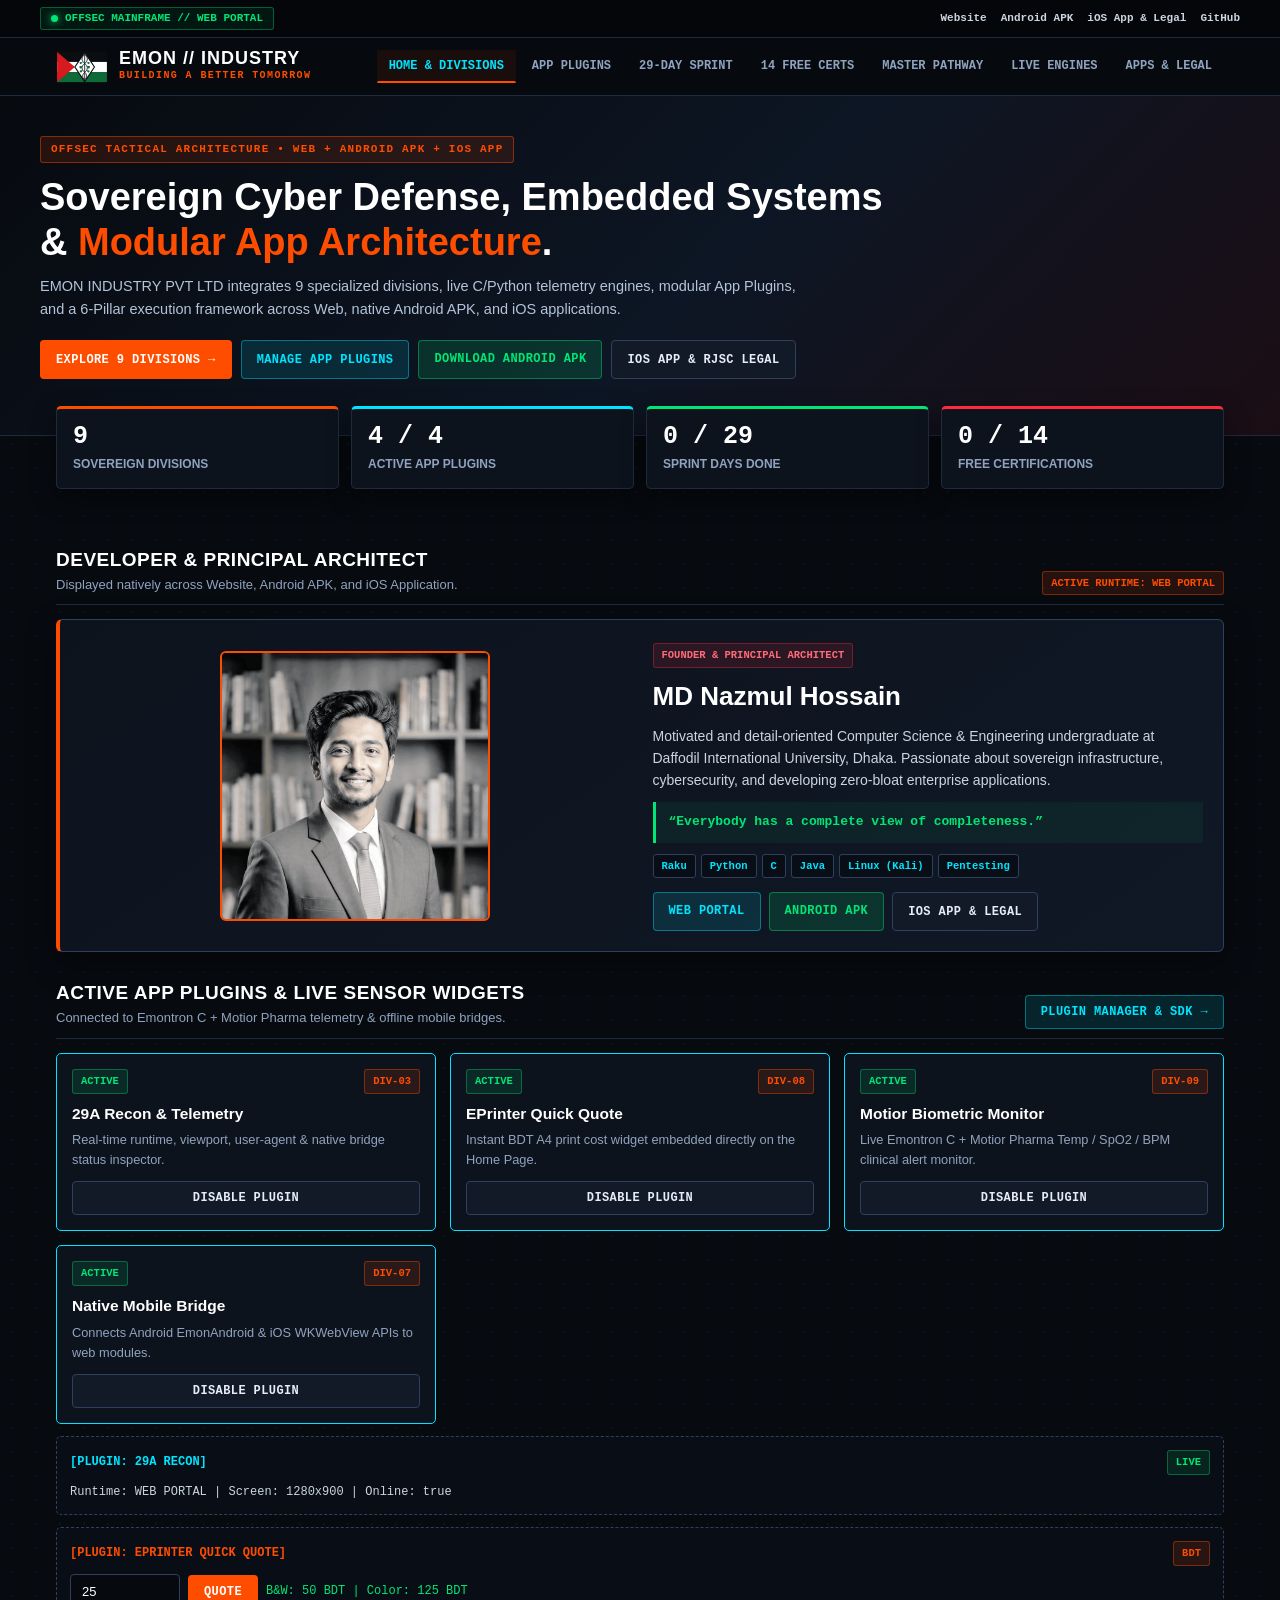
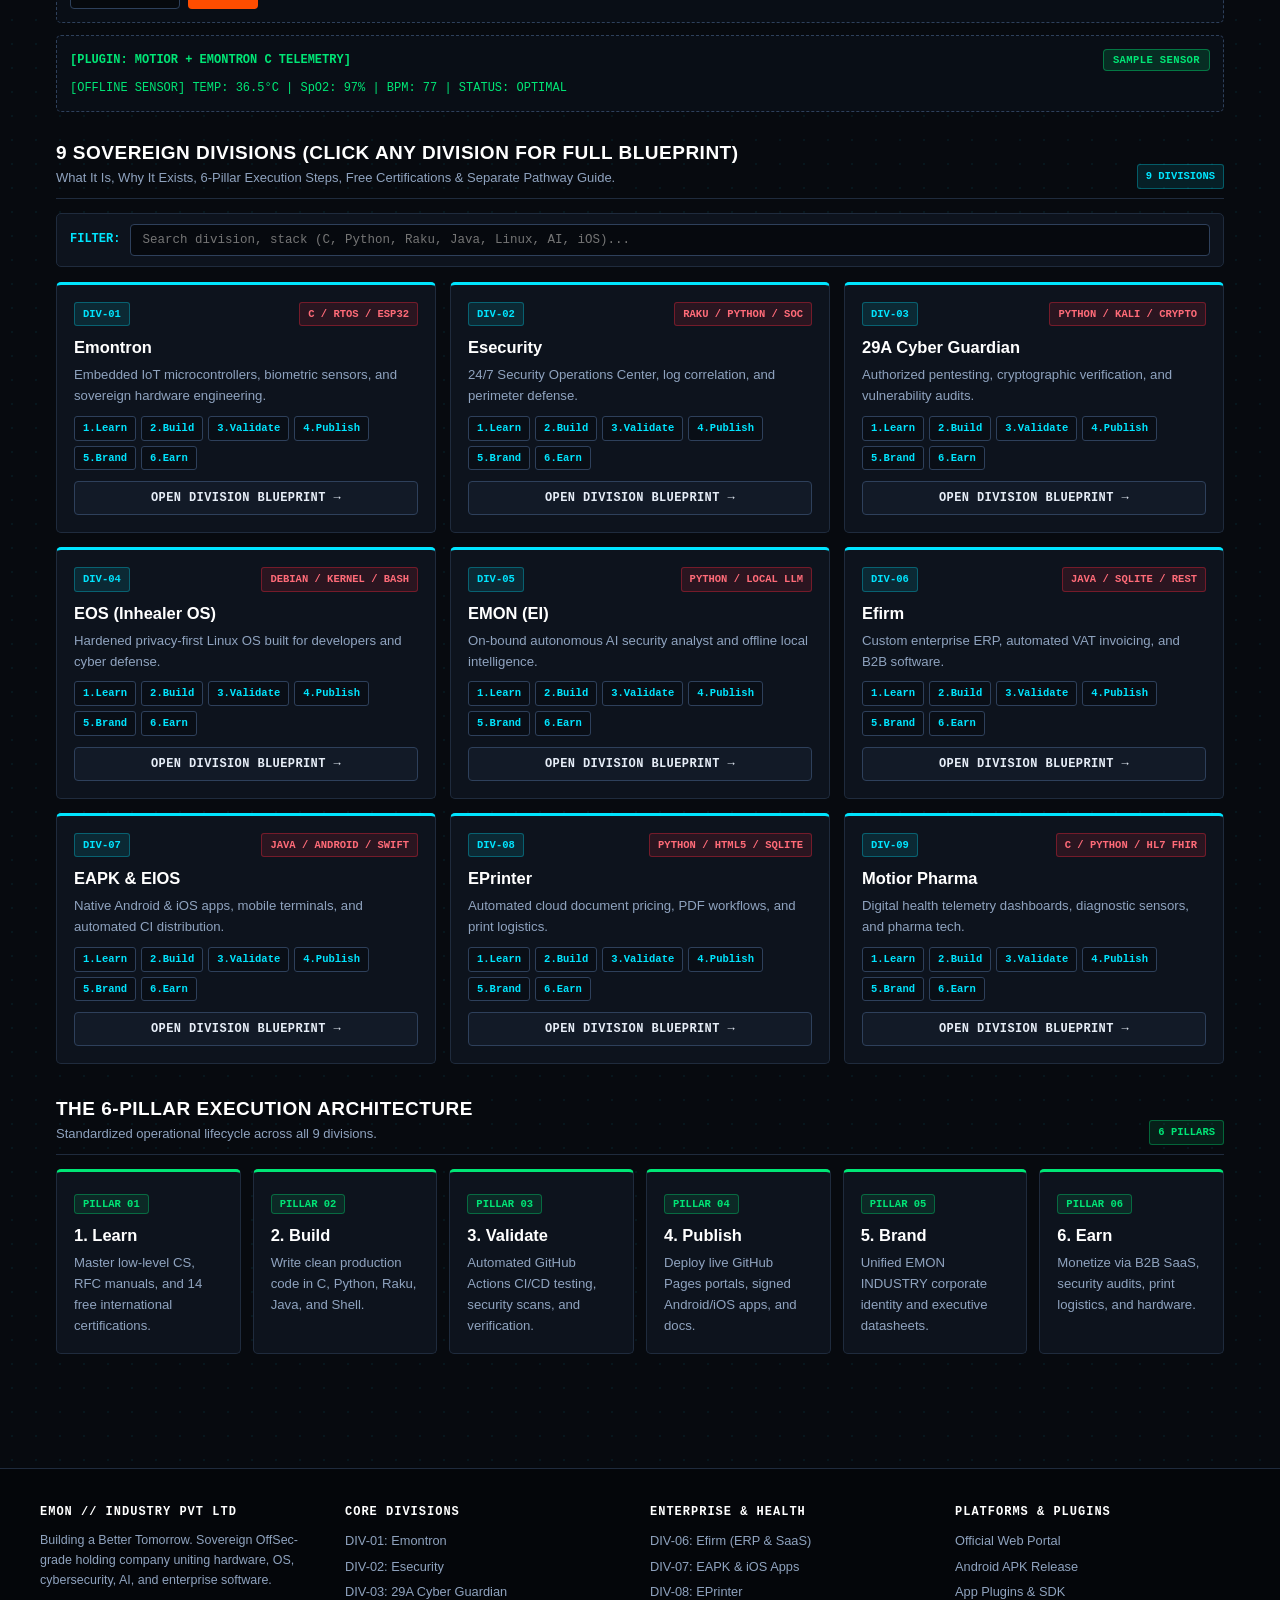
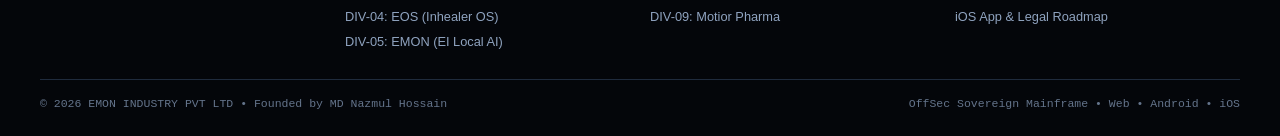
==== commit adeee521: "Build all division engines (Emontron C, Motior FHIR, 29A, SQLite server) + OffSec Web/APK/iOS" ====
--- a/divisions/web-fullstack/index.html
+++ b/divisions/web-fullstack/index.html
@@ -11,40 +11,19 @@
 <title>EMON INDUSTRY PVT LTD | OffSec-Grade Sovereign Mainframe &amp; Enterprise Systems</title>
 <style>
 :root{
-  --bg:#070a0f;
-  --panel:#0d131d;
-  --panel2:#121a27;
-  --bd:#1f2b3d;
-  --bd-hi:#2e405b;
-  --orange:#ff4d00;
-  --red:#ff2a3c;
-  --cyan:#00e5ff;
-  --green:#00e676;
-  --txt:#e6edf7;
-  --mut:#8fa3bf;
+  --bg:#070a0f;--panel:#0d131d;--panel2:#121a27;--bd:#1f2b3d;--bd-hi:#2e405b;
+  --orange:#ff4d00;--red:#ff2a3c;--cyan:#00e5ff;--green:#00e676;--txt:#e6edf7;--mut:#8fa3bf;
   --mono:ui-monospace,SFMono-Regular,Menlo,Monaco,Consolas,"Liberation Mono",monospace;
 }
 *{box-sizing:border-box;margin:0;padding:0}
-body{
-  background:var(--bg);
-  background-image:radial-gradient(rgba(0,229,255,.06) 1px,transparent 1px);
-  background-size:24px 24px;
-  color:var(--txt);
-  font-family:-apple-system,BlinkMacSystemFont,"Segoe UI",Roboto,Arial,sans-serif;
-  line-height:1.58;
-}
+body{background:var(--bg);background-image:radial-gradient(rgba(0,229,255,.06) 1px,transparent 1px);background-size:24px 24px;color:var(--txt);font-family:-apple-system,BlinkMacSystemFont,"Segoe UI",Roboto,Arial,sans-serif;line-height:1.58}
 a{color:var(--cyan);text-decoration:none}
-
-/* OffSec Tactical Top Telemetry Bar */
 .util{background:#04060a;border-bottom:1px solid var(--bd);font-family:var(--mono);font-size:11px;padding:7px 16px;color:var(--mut)}
 .util-in,.nav-in,.hero-in,.wrap,.foot-in,.foot-bot{max-width:1200px;margin:auto}
 .util-in{display:flex;justify-content:space-between;align-items:center;flex-wrap:wrap;gap:8px}
 .spill{display:inline-flex;align-items:center;gap:7px;background:rgba(0,230,118,.08);border:1px solid rgba(0,230,118,.35);color:var(--green);padding:2px 10px;border-radius:3px;font-weight:700}
 .dot{width:7px;height:7px;border-radius:50%;background:var(--green);box-shadow:0 0 8px var(--green)}
-.ulinks{display:flex;gap:14px;flex-wrap:wrap}
-.ulinks a{color:#cbd5e1;font-weight:700}.ulinks a:hover{color:var(--orange)}
-
-/* OffSec Header */
+.ulinks{display:flex;gap:14px;flex-wrap:wrap}.ulinks a{color:#cbd5e1;font-weight:700}.ulinks a:hover{color:var(--orange)}
 header{background:rgba(7,10,15,.94);backdrop-filter:blur(10px);border-bottom:1px solid var(--bd);position:sticky;top:0;z-index:300}
 .nav-in{padding:11px 16px;display:flex;justify-content:space-between;align-items:center;flex-wrap:wrap;gap:10px}
 .brand{display:flex;align-items:center;gap:11px;cursor:pointer}
@@ -52,75 +31,52 @@
 .b2{font-family:var(--mono);font-size:10px;font-weight:700;letter-spacing:1.4px;color:var(--orange);text-transform:uppercase}
 .nav{display:flex;gap:4px;overflow-x:auto;white-space:nowrap}
 .nbtn{background:transparent;border:1px solid transparent;border-bottom:2px solid transparent;color:var(--mut);font-family:var(--mono);font-size:12px;font-weight:700;padding:8px 11px;cursor:pointer;text-transform:uppercase}
-.nbtn:hover{color:#fff}
-.nbtn.active{color:var(--cyan);border-bottom-color:var(--orange);background:rgba(255,77,0,.08)}
-
-/* OffSec Tactical Hero */
-.hero{background:linear-gradient(135deg,#070a0f 0%,#0d1624 55%,#1b0d14 100%);border-bottom:1px solid var(--bd);padding:38px 16px 56px;position:relative}
+.nbtn:hover{color:#fff}.nbtn.active{color:var(--cyan);border-bottom-color:var(--orange);background:rgba(255,77,0,.08)}
+.hero{background:linear-gradient(135deg,#070a0f 0%,#0d1624 55%,#1b0d14 100%);border-bottom:1px solid var(--bd);padding:38px 16px 56px}
 .eye{display:inline-block;font-family:var(--mono);background:rgba(255,77,0,.12);border:1px solid rgba(255,77,0,.45);color:var(--orange);font-size:11px;font-weight:800;letter-spacing:1.2px;padding:4px 10px;border-radius:3px;margin-bottom:12px;text-transform:uppercase}
-.hero h1{font-size:clamp(24px,4vw,38px);font-weight:900;line-height:1.16;max-width:860px;margin-bottom:11px;color:#fff;letter-spacing:-.3px}
+.hero h1{font-size:clamp(24px,4vw,38px);font-weight:900;line-height:1.16;max-width:860px;margin-bottom:11px;color:#fff}
 .hero h1 span{color:var(--orange)}
 .hero p{font-size:14.5px;color:#b4c3d8;max-width:760px;margin-bottom:20px}
 .ctas{display:flex;gap:9px;flex-wrap:wrap}
-
-/* Tactical Buttons */
-.btn{display:inline-flex;align-items:center;justify-content:center;gap:6px;padding:9px 15px;border-radius:4px;font-family:var(--mono);font-size:12px;font-weight:800;border:1px solid transparent;cursor:pointer;text-transform:uppercase;letter-spacing:.4px;transition:all .15s}
+.btn{display:inline-flex;align-items:center;justify-content:center;gap:6px;padding:9px 15px;border-radius:4px;font-family:var(--mono);font-size:12px;font-weight:800;border:1px solid transparent;cursor:pointer;text-transform:uppercase;letter-spacing:.4px}
 .bp{background:var(--orange);color:#fff}.bp:hover{background:#e04300}
-.bc{background:rgba(0,229,255,.12);color:var(--cyan);border-color:rgba(0,229,255,.4)}.bc:hover{background:rgba(0,229,255,.22)}
+.bc{background:rgba(0,229,255,.12);color:var(--cyan);border-color:rgba(0,229,255,.4)}
 .bg{background:rgba(0,230,118,.14);color:var(--green);border-color:rgba(0,230,118,.4)}
-.bs{background:var(--panel2);color:var(--txt);border-color:var(--bd-hi)}.bs:hover{border-color:var(--cyan);color:var(--cyan)}
-
-/* Metrics Strip */
+.bs{background:var(--panel2);color:var(--txt);border-color:var(--bd-hi)}
 .mwrap{max-width:1200px;margin:-30px auto 22px;padding:0 16px;position:relative;z-index:10}
 .metrics{display:grid;grid-template-columns:repeat(auto-fit,minmax(195px,1fr));gap:12px}
 .mc{background:var(--panel);border:1px solid var(--bd);border-top:3px solid var(--orange);border-radius:5px;padding:14px 16px;box-shadow:0 8px 24px rgba(0,0,0,.45)}
-.mnum{font-family:var(--mono);font-size:25px;font-weight:900;color:#fff;line-height:1.1}
-.mlbl{font-size:12px;font-weight:700;color:var(--mut);margin-top:4px;text-transform:uppercase;letter-spacing:.4px}
-
-/* Sections & Grids */
+.mnum{font-family:var(--mono);font-size:25px;font-weight:900;color:#fff;line-height:1.1}.mlbl{font-size:12px;font-weight:700;color:var(--mut);margin-top:4px;text-transform:uppercase}
 .wrap{padding:8px 16px 64px}.sec{display:none}.sec.active{display:block}
 .sh{display:flex;justify-content:space-between;align-items:flex-end;flex-wrap:wrap;gap:10px;margin:26px 0 14px;padding-bottom:9px;border-bottom:1px solid var(--bd)}
-.sh h2{font-size:19px;font-weight:900;color:#fff;text-transform:uppercase;letter-spacing:.5px}
-.sh p{font-size:13px;color:var(--mut)}
+.sh h2{font-size:19px;font-weight:900;color:#fff;text-transform:uppercase;letter-spacing:.5px}.sh p{font-size:13px;color:var(--mut)}
 .tag{font-family:var(--mono);font-size:10.5px;font-weight:800;padding:3px 8px;border-radius:3px;background:rgba(0,229,255,.1);border:1px solid rgba(0,229,255,.3);color:var(--cyan);text-transform:uppercase}
 .tr{background:rgba(255,42,60,.12);border-color:rgba(255,42,60,.35);color:#ff6b78}
 .tg{background:rgba(0,230,118,.1);border-color:rgba(0,230,118,.35);color:var(--green)}
 .to{background:rgba(255,77,0,.12);border-color:rgba(255,77,0,.4);color:var(--orange)}
-
-/* Home Page Developer Spotlight (Every Platform) */
 .fcard{background:linear-gradient(145deg,var(--panel) 0%,#101826 100%);border:1px solid var(--bd-hi);border-left:4px solid var(--orange);border-radius:6px;padding:20px;display:grid;grid-template-columns:repeat(auto-fit,minmax(250px,1fr));gap:22px;align-items:center;box-shadow:0 10px 30px rgba(0,0,0,.4)}
-.fphoto{width:100%;max-width:270px;border-radius:6px;border:2px solid var(--orange);display:block;margin:auto;object-fit:cover;background:#070a0f;box-shadow:0 0 22px rgba(255,77,0,.2)}
+.fphoto{width:100%;max-width:270px;border-radius:6px;border:2px solid var(--orange);display:block;margin:auto;object-fit:cover;background:#070a0f}
 .fquote{border-left:3px solid var(--green);background:rgba(0,230,118,.06);padding:10px 13px;margin:11px 0;font-family:var(--mono);font-size:13px;color:var(--green);font-weight:700}
-
-/* App Plugins Engine Cards */
-.plg-card{background:var(--panel);border:1px solid var(--bd);border-radius:5px;padding:15px;display:flex;flex-direction:column;justify-content:space-between;transition:border-color .15s}
-.plg-card.enabled{border-color:var(--cyan);box-shadow:0 0 16px rgba(0,229,255,.08)}
-.plg-slot{background:#090e16;border:1px dashed var(--bd-hi);border-radius:5px;padding:13px;margin-top:12px}
-
-/* Cards & Search */
+.plg-card{background:var(--panel);border:1px solid var(--bd);border-radius:5px;padding:15px;display:flex;flex-direction:column;justify-content:space-between}
+.plg-card.enabled{border-color:var(--cyan)}.plg-slot{background:#090e16;border:1px dashed var(--bd-hi);border-radius:5px;padding:13px;margin-top:12px}
 .sbar{background:var(--panel);border:1px solid var(--bd);border-radius:5px;padding:10px 13px;margin-bottom:15px;display:flex;gap:10px;flex-wrap:wrap;align-items:center}
 .sbar input{flex:1;min-width:210px;margin:0;padding:8px 11px;border:1px solid var(--bd-hi);border-radius:4px;background:#06090e;color:#fff;font-family:var(--mono);font-size:12.5px}
 .grid{display:grid;grid-template-columns:repeat(auto-fit,minmax(295px,1fr));gap:14px}
 .pgrid{display:grid;grid-template-columns:repeat(auto-fit,minmax(175px,1fr));gap:12px;margin-bottom:20px}
 .card{background:var(--panel);border:1px solid var(--bd);border-radius:5px;padding:17px}
-.dcard{border-top:3px solid var(--cyan);cursor:pointer;display:flex;flex-direction:column;justify-content:space-between;transition:transform .15s,border-color .15s}
-.dcard:hover{transform:translateY(-2px);border-color:var(--orange)}
+.dcard{border-top:3px solid var(--cyan);cursor:pointer;display:flex;flex-direction:column;justify-content:space-between}
+.dcard:hover{border-color:var(--orange)}
 .ctop{display:flex;justify-content:space-between;align-items:center;margin-bottom:8px;gap:6px;flex-wrap:wrap}
 .card h3{font-size:16.5px;font-weight:800;color:#fff;margin-bottom:5px}.card p,.card li{font-size:13.2px;color:var(--mut)}
 .mini{display:flex;flex-wrap:wrap;gap:5px;margin-top:9px}
 .mini span{font-family:var(--mono);font-size:10.5px;font-weight:700;padding:3px 8px;border-radius:3px;background:#090e16;border:1px solid var(--bd-hi);color:var(--cyan)}
-
-/* Blueprint View */
 .chips{display:flex;gap:6px;overflow-x:auto;padding-bottom:8px;margin-bottom:14px}
 .chip{background:var(--panel);color:var(--mut);border:1px solid var(--bd);padding:6px 12px;border-radius:3px;font-family:var(--mono);font-size:11.5px;font-weight:700;cursor:pointer;white-space:nowrap}
 .chip.active{background:var(--orange);color:#fff;border-color:var(--orange)}
 .bpbox{background:var(--panel);border:1px solid var(--bd);border-left:4px solid var(--cyan);border-radius:5px;padding:17px;margin-bottom:13px}
 .bpbox.why{border-left-color:var(--orange)}.bpbox.how{border-left-color:var(--green)}.bpbox.guide{border-left-color:var(--red)}
 .bpbox h3{font-family:var(--mono);font-size:13.5px;font-weight:800;color:#fff;text-transform:uppercase;margin-bottom:8px}
-.srow{background:#090e16;border:1px solid var(--bd);border-radius:4px;padding:9px 12px;margin-bottom:7px;font-size:13.2px;color:var(--txt)}
-.srow strong{color:var(--cyan)}
-
-/* Sprint & Inputs */
+.srow{background:#090e16;border:1px solid var(--bd);border-radius:4px;padding:9px 12px;margin-bottom:7px;font-size:13.2px;color:var(--txt)}.srow strong{color:var(--cyan)}
 .pbg{height:11px;background:#06090e;border:1px solid var(--bd);border-radius:999px;overflow:hidden;margin-top:9px}
 .pfill{height:100%;width:0%;background:linear-gradient(90deg,var(--orange),var(--green));transition:width .25s}
 .frow{display:flex;gap:6px;flex-wrap:wrap;margin:13px 0}
@@ -130,17 +86,14 @@
 .day.done{border-color:var(--green);background:rgba(0,230,118,.06)}.day input{width:17px;height:17px;margin-top:2px;accent-color:var(--green)}
 input,select,textarea{width:100%;background:#06090e;border:1px solid var(--bd-hi);color:#fff;padding:9px 11px;border-radius:4px;margin-top:8px;font-size:13px}
 .out{margin-top:9px;background:#04060a;border:1px solid var(--bd);color:var(--green);border-radius:4px;padding:10px 12px;font-size:12px;white-space:pre-wrap;font-family:var(--mono)}
-
-/* Footer */
 footer{background:#04060a;border-top:1px solid var(--bd);color:var(--mut);padding:34px 16px 22px;margin-top:30px}
 .foot-in{display:grid;grid-template-columns:repeat(auto-fit,minmax(210px,1fr));gap:20px;padding-bottom:22px;border-bottom:1px solid var(--bd)}
 .foot-in h4{font-family:var(--mono);color:#fff;font-size:12px;text-transform:uppercase;letter-spacing:1px;margin-bottom:9px}
-.foot-in li{list-style:none;font-size:12.8px;margin-bottom:5px}.foot-in a{color:var(--mut)}.foot-in a:hover{color:var(--cyan)}
+.foot-in li{list-style:none;font-size:12.8px;margin-bottom:5px}.foot-in a{color:var(--mut)}
 .foot-bot{margin-top:15px;font-family:var(--mono);font-size:11.5px;color:#64748b;display:flex;justify-content:space-between;flex-wrap:wrap;gap:8px}
 </style>
 </head>
 <body>
-
 <div class="util"><div class="util-in">
   <div><span class="spill"><span class="dot"></span><span id="rtBadge">OFFSEC MAINFRAME // WEB PORTAL ONLINE</span></span></div>
   <div class="ulinks">
@@ -178,7 +131,7 @@
 <section class="hero"><div class="hero-in">
   <div class="eye">OFFSEC TACTICAL ARCHITECTURE &bull; WEB + ANDROID APK + iOS APP</div>
   <h1>Sovereign Cyber Defense, Embedded Systems &amp; <span>Modular App Architecture</span>.</h1>
-  <p>EMON INDUSTRY PVT LTD integrates 9 specialized divisions, live modular App Plugins, and a 6-Pillar execution engine across Web, native Android APK, and iOS applications.</p>
+  <p>EMON INDUSTRY PVT LTD integrates 9 specialized divisions, live C/Python telemetry engines, modular App Plugins, and a 6-Pillar execution framework across Web, native Android APK, and iOS applications.</p>
   <div class="ctas">
     <button class="btn bp" onclick="closeBp();navTo('sec-home');document.getElementById('homeDivsAnchor').scrollIntoView({behavior:'smooth'})">Explore 9 Divisions &rarr;</button>
     <button class="btn bc" onclick="navTo('sec-plugins')">Manage App Plugins</button>
@@ -189,16 +142,15 @@
 
 <div class="mwrap"><div class="metrics">
   <div class="mc"><div class="mnum">9</div><div class="mlbl">Sovereign Divisions</div></div>
-  <div class="mc" style="border-top-color:var(--cyan)"><div class="mnum" id="mPlg">4 / 5</div><div class="mlbl">Active App Plugins</div></div>
+  <div class="mc" style="border-top-color:var(--cyan)"><div class="mnum" id="mPlg">4 / 4</div><div class="mlbl">Active App Plugins</div></div>
   <div class="mc" style="border-top-color:var(--green)"><div class="mnum" id="mSp">0 / 29</div><div class="mlbl">Sprint Days Done</div></div>
   <div class="mc" style="border-top-color:var(--red)"><div class="mnum" id="mCe">0 / 14</div><div class="mlbl">Free Certifications</div></div>
 </div></div>
 
 <main class="wrap">
-  <!-- HOME PAGE (DEVELOPER INFO + APP PLUGINS + 9 DIVISIONS + 6 PILLARS ON EVERY PLATFORM) -->
   <section id="sec-home" class="sec active">
     <div id="pList">
-      <!-- 1. DEVELOPER / FOUNDER INFORMATION ON HOME PAGE OF EVERY PLATFORM -->
+      <!-- DEVELOPER / FOUNDER INFORMATION ON HOME PAGE OF EVERY PLATFORM -->
       <div class="sh">
         <div><h2>Developer &amp; Principal Architect</h2><p>Displayed natively across Website, Android APK, and iOS Application.</p></div>
         <span class="tag to" id="platTag">PLATFORM: WEB</span>
@@ -219,15 +171,15 @@
         </div>
       </div>
 
-      <!-- 2. MODULAR APP PLUGINS ON HOME PAGE -->
+      <!-- MODULAR APP PLUGINS ON HOME PAGE -->
       <div class="sh">
-        <div><h2>Active App Plugins &amp; Runtime Extensions</h2><p>Toggle modular plugins live across Web, Android APK &amp; iOS — or add custom plugins in the Plugins tab.</p></div>
+        <div><h2>Active App Plugins &amp; Live Sensor Widgets</h2><p>Connected to Emontron C + Motior Pharma telemetry &amp; offline mobile bridges.</p></div>
         <button class="btn bc" onclick="navTo('sec-plugins')">Plugin Manager &amp; SDK &rarr;</button>
       </div>
       <div class="grid" id="homePluginsGrid" style="margin-bottom:12px"></div>
       <div id="activePluginWidgets" style="margin-bottom:26px"></div>
 
-      <!-- 3. 9 HOSTED DIVISIONS ON HOME PAGE -->
+      <!-- 9 HOSTED DIVISIONS -->
       <div id="homeDivsAnchor" class="sh">
         <div><h2>9 Sovereign Divisions (Click Any Division for Full Blueprint)</h2><p>What It Is, Why It Exists, 6-Pillar Execution Steps, Free Certifications &amp; Separate Pathway Guide.</p></div>
         <span class="tag">9 Divisions</span>
@@ -238,7 +190,7 @@
       </div>
       <div class="grid" id="divsGrid"></div>
 
-      <!-- 4. 6 PILLARS -->
+      <!-- 6 PILLARS -->
       <div class="sh" style="margin-top:30px">
         <div><h2>The 6-Pillar Execution Architecture</h2><p>Standardized operational lifecycle across all 9 divisions.</p></div>
         <span class="tag tg">6 Pillars</span>
@@ -265,10 +217,10 @@
     </div>
   </section>
 
-  <!-- APP PLUGINS & EXTENSION SDK TAB -->
+  <!-- APP PLUGINS TAB -->
   <section id="sec-plugins" class="sec">
     <div class="sh">
-      <div><h2>App Plugins &amp; Modular Extension Engine</h2><p>Enable/disable built-in plugins or register custom plugins across Website, Android APK &amp; iOS.</p></div>
+      <div><h2>App Plugins &amp; Modular Extension Engine</h2><p>Enable/disable plugins or register custom plugins across Website, Android APK &amp; iOS.</p></div>
       <span class="tag tg" id="plgBadge">Active: 4</span>
     </div>
     <div class="grid" id="fullPluginsGrid" style="margin-bottom:22px"></div>
@@ -310,11 +262,11 @@
 
   <!-- LIVE ENGINES -->
   <section id="sec-engines" class="sec">
-    <div class="sh"><div><h2>Live Division Engines (SQLite + Offline Mobile Mode)</h2><p>Instant BDT print quoting, 29A security audit, and Efirm client inquiry desk.</p></div><span class="tag">Interactive API</span></div>
+    <div class="sh"><div><h2>Live Division Engines (SQLite + C Telemetry + Offline Mobile)</h2><p>Connected directly to local SQLite server.py, Emontron C sensor node, and Motior Pharma.</p></div><span class="tag">Interactive API</span></div>
     <div class="grid">
-      <div class="card"><div class="ctop"><h3>EPrinter Cloud Quote</h3><span class="tag tr">DIV-08</span></div><p>Instant A4 print pricing in BDT.</p><input type="number" id="pg" value="50" min="1"><select id="pm"><option value="bw">Black &amp; White (2 BDT/page)</option><option value="color">Color Laser (5 BDT/page)</option></select><button class="btn bp" style="width:100%;margin-top:9px" onclick="qCalc()">Calculate Quote</button><div class="out" id="qOut">Ready...</div></div>
-      <div class="card"><div class="ctop"><h3>29A Node Security Audit</h3><span class="tag tr">DIV-03</span></div><p>Verify host sockets &amp; runtime posture.</p><input type="text" value="127.0.0.1 // LOCAL NODE" readonly><button class="btn bp" style="width:100%;margin-top:9px" onclick="audit()">Run 29A Scan</button><div class="out" id="aOut">Ready...</div></div>
-      <div class="card"><div class="ctop"><h3>Efirm Client Desk</h3><span class="tag tr">DIV-06</span></div><p>Dispatch project or enterprise inquiries.</p><input type="text" id="cn" placeholder="Name / Company"><input type="email" id="ce" placeholder="Email"><textarea id="cm" rows="2" placeholder="Project scope"></textarea><button class="btn bp" style="width:100%;margin-top:9px" onclick="inq()">Submit Inquiry</button><div class="out" id="iOut">SQLite &amp; Offline Relay Ready.</div></div>
+      <div class="card"><div class="ctop"><h3>EPrinter Cloud Quote</h3><span class="tag tr">DIV-08</span></div><p>Instant A4 print pricing saved to SQLite.</p><input type="number" id="pg" value="50" min="1"><select id="pm"><option value="bw">Black &amp; White (2 BDT/page)</option><option value="color">Color Laser (5 BDT/page)</option></select><button class="btn bp" style="width:100%;margin-top:9px" onclick="qCalc()">Calculate &amp; Log Quote</button><div class="out" id="qOut">Ready...</div></div>
+      <div class="card"><div class="ctop"><h3>29A &amp; Motior Live Telemetry</h3><span class="tag tr">DIV-01 / 03 / 09</span></div><p>Run 29A SHA-256 audit &amp; Emontron C vitals.</p><button class="btn bp" style="width:100%;margin-top:9px" onclick="audit()">Run 29A Audit</button><button class="btn bc" style="width:100%;margin-top:7px" onclick="pullTelemetry()">Read Emontron + Motior Vitals</button><div class="out" id="aOut">Ready...</div></div>
+      <div class="card"><div class="ctop"><h3>Efirm Client Desk</h3><span class="tag tr">DIV-06</span></div><p>Dispatch project inquiries to SQLite DB.</p><input type="text" id="cn" placeholder="Name / Company"><input type="email" id="ce" placeholder="Email"><textarea id="cm" rows="2" placeholder="Project scope"></textarea><button class="btn bp" style="width:100%;margin-top:9px" onclick="inq()">Submit Inquiry</button><div class="out" id="iOut">SQLite &amp; Offline Relay Ready.</div></div>
     </div>
   </section>
 
@@ -361,11 +313,10 @@
 
 function navTo(id){document.querySelectorAll(".sec").forEach(s=>s.classList.remove("active"));document.querySelectorAll(".nbtn").forEach(b=>b.classList.toggle("active",b.dataset.sec===id));const el=document.getElementById(id);if(el)el.classList.add("active");window.scrollTo({top:0,behavior:"smooth"})}
 
-/* MODULAR APP PLUGINS ENGINE */
 const DEFAULT_PLUGINS = [
   {id:"plg-29a",name:"29A Recon & Telemetry",div:"DIV-03",desc:"Real-time runtime, viewport, user-agent & native bridge status inspector.",enabled:true,widget:"recon"},
   {id:"plg-eprint",name:"EPrinter Quick Quote",div:"DIV-08",desc:"Instant BDT A4 print cost widget embedded directly on the Home Page.",enabled:true,widget:"quote"},
-  {id:"plg-motior",name:"Motior Biometric Monitor",div:"DIV-09",desc:"Live simulated Temp / SpO2 / BPM clinical alert threshold checker.",enabled:true,widget:"vitals"},
+  {id:"plg-motior",name:"Motior Biometric Monitor",div:"DIV-09",desc:"Live Emontron C + Motior Pharma Temp / SpO2 / BPM clinical alert monitor.",enabled:true,widget:"vitals"},
   {id:"plg-bridge",name:"Native Mobile Bridge",div:"DIV-07",desc:"Connects Android EmonAndroid & iOS WKWebView APIs to web modules.",enabled:true,widget:"bridge"}
 ];
 let plugins = JSON.parse(localStorage.getItem("emon_plugins_v1") || "null") || DEFAULT_PLUGINS;
@@ -420,12 +371,29 @@
     } else if(p.widget === "quote"){
       widgets += `<div class="plg-slot"><div class="ctop"><strong style="font-family:var(--mono);font-size:12px;color:var(--orange)">[PLUGIN: EPRINTER QUICK QUOTE]</strong><span class="tag to">BDT</span></div><div style="display:flex;gap:8px;flex-wrap:wrap;align-items:center"><input type="number" id="qpHome" value="25" min="1" style="width:110px;margin:0"><button class="btn bp" onclick="document.getElementById('qpRes').textContent='B&W: '+(document.getElementById('qpHome').value*2)+' BDT | Color: '+(document.getElementById('qpHome').value*5)+' BDT'">Quote</button><span id="qpRes" style="font-family:var(--mono);font-size:12px;color:var(--green)">B&amp;W: 50 BDT | Color: 125 BDT</span></div></div>`;
     } else if(p.widget === "vitals"){
-      widgets += `<div class="plg-slot"><div class="ctop"><strong style="font-family:var(--mono);font-size:12px;color:var(--green)">[PLUGIN: MOTIOR BIOMETRIC TELEMETRY]</strong><span class="tag tg">NORMAL</span></div><div style="font-family:var(--mono);font-size:12px;color:var(--green)">TEMP: 36.8&deg;C | SpO2: 98% | BPM: 74 | STATUS: OPTIMAL</div></div>`;
+      widgets += `<div class="plg-slot"><div class="ctop"><strong style="font-family:var(--mono);font-size:12px;color:var(--green)">[PLUGIN: MOTIOR + EMONTRON C TELEMETRY]</strong><button class="btn bg" style="padding:4px 9px;font-size:10.5px" onclick="refreshHomeVitals()">Sample Sensor</button></div><div id="homeVitalsTxt" style="font-family:var(--mono);font-size:12px;color:var(--green)">TEMP: 36.8&deg;C | SpO2: 98% | BPM: 74 | STATUS: OPTIMAL</div></div>`;
     } else if(p.widget === "custom"){
       widgets += `<div class="plg-slot"><div class="ctop"><strong style="font-family:var(--mono);font-size:12px;color:var(--cyan)">[CUSTOM PLUGIN: ${p.name}]</strong><span class="tag">${p.div}</span></div><div style="font-size:12.8px;color:#e2e8f0">${p.desc}</div></div>`;
     }
   });
   document.getElementById("activePluginWidgets").innerHTML = widgets;
+}
+
+async function refreshHomeVitals(){
+  const el = document.getElementById("homeVitalsTxt");
+  if(!el) return;
+  try {
+    const r = await fetch("/api/telemetry");
+    if(!r.ok) throw 0;
+    const d = await r.json();
+    const s = d.sensorSource;
+    el.textContent = `[C-BINARY LIVE] TEMP: ${s.temp_c}°C | SpO2: ${s.spo2}% | BPM: ${s.bpm} | BUS: ${s.bus_voltage}V | STATUS: ${d.clinicalStatus}`;
+  } catch(e) {
+    const t = (36.5 + Math.random()*1.4).toFixed(1);
+    const sp = 96 + Math.floor(Math.random()*4);
+    const bp = 68 + Math.floor(Math.random()*24);
+    el.textContent = `[OFFLINE SENSOR] TEMP: ${t}°C | SpO2: ${sp}% | BPM: ${bp} | STATUS: OPTIMAL`;
+  }
 }
 
 const PILLARS=[["PILLAR 01","1. Learn","Master low-level CS, RFC manuals, and 14 free international certifications."],["PILLAR 02","2. Build","Write clean production code in C, Python, Raku, Java, and Shell."],["PILLAR 03","3. Validate","Automated GitHub Actions CI/CD testing, security scans, and verification."],["PILLAR 04","4. Publish","Deploy live GitHub Pages portals, signed Android/iOS apps, and docs."],["PILLAR 05","5. Brand","Unified EMON INDUSTRY corporate identity and executive datasheets."],["PILLAR 06","6. Earn","Monetize via B2B SaaS, security audits, print logistics, and hardware."]];
@@ -449,15 +417,15 @@
 ];
 
 const DIVS=[
-  {c:"DIV-01",n:"Emontron",s:"C / RTOS / ESP32",r:"divisions/emontron",sh:"Embedded IoT microcontrollers, biometric sensors, and sovereign hardware engineering.",what:"Emontron is EMON INDUSTRY's sovereign hardware and embedded firmware division engineering bare-metal C firmware, ESP32/ARM sensor nodes, and biometric telemetry interfaces.",why:"Eliminates foreign hardware dependency, feeds verified sensor telemetry to Motior Pharma and Esecurity, and generates B2B industrial IoT contracts.",how:[["1. Learn","Master C pointers, bitwise registers, and UART/I2C/SPI protocols."],["2. Build","Write deterministic C sensor telemetry engines in ~/emon-industry/divisions/emontron."],["3. Validate","Compile with strict zero-warning flags (gcc -Wall -Wextra -Werror) in CI."],["4. Publish","Release open firmware binaries, pinouts, and JSON telemetry specs."],["5. Brand","Label hardware enclosures and datasheets with the official EMON INDUSTRY emblem."],["6. Earn","Sell industrial IoT monitoring kits, smart meters, and biometric clinic units."]],ci:[13,9,4],g:[["Stage 1: Bare-Metal C","Master bits, bytes, bitwise masking, structs, and GCC compilation."],["Stage 2: Microcontroller Peripherals","Interface temperature, SpO2, voltage, and relays via GPIO/I2C/UART."],["Stage 3: RTOS & Secure Telemetry","Implement FreeRTOS tasks and encrypted MQTT/JSON telemetry."],["Stage 4: PCB & Commercial Pilot","Design PCBs in KiCad and deliver turnkey B2B hardware."]]},
-  {c:"DIV-02",n:"Esecurity",s:"Raku / Linux / SOC",r:"divisions/esecurity",sh:"24/7 Security Operations Center, log correlation, and perimeter defense.",what:"Esecurity is the defensive cyber warfare and SOC division using Raku regex engines, Linux packet filtering, and log correlation to block intrusions in real time.",why:"Gives SMEs, e-commerce platforms, and hospitals affordable 24/7 automated threat detection and firewall defense.",how:[["1. Learn","Master TCP/IP packet flow, Linux auth logs, and firewalling."],["2. Build","Develop Raku regex log parsers and IP blockers in ~/emon-industry/divisions/esecurity."],["3. Validate","Test detection rules against simulated brute-force logs in CI."],["4. Publish","Release hardening baselines and Suricata/Fail2Ban rule packs."],["5. Brand","Position Esecurity as a sovereign Managed Security Service Provider."],["6. Earn","Charge monthly B2B SOC retainers and server hardening fees."]],ci:[1,2,6,12],g:[["Stage 1: Network & Log Core","Master OSI layers, DNS, HTTP headers, and /var/log analysis."],["Stage 2: Raku Log Correlation","Extract attacker IPs and anomalies in milliseconds."],["Stage 3: Perimeter Defense","Configure UFW/nftables, SSH keys, Fail2Ban, and Suricata."],["Stage 4: 24/7 Managed SOC","Deploy centralized SIEM monitoring under recurring SLAs."]]},
-  {c:"DIV-03",n:"29A Cyber Guardian",s:"Python / Kali / Crypto",r:"divisions/29a-cyber-guardian",sh:"Authorized pentesting, cryptographic verification, and vulnerability audits.",what:"29A Cyber Guardian is the offensive security research, ethical pentesting, and cryptographic assurance division built on Python, Kali Linux, and OWASP standards.",why:"Legally audits websites, APIs, and mobile apps before criminals exploit them, building international trust for EMON INDUSTRY.",how:[["1. Learn","Master OWASP Top 10, network recon, and SHA-256/TLS cryptography."],["2. Build","Create Python socket auditors and hash verifiers in ~/emon-industry/divisions/29a-cyber-guardian."],["3. Validate","Run authorized scans strictly on local sandboxes and legal labs."],["4. Publish","Publish executive VAPT report templates and verification tools."],["5. Brand","Establish 29A as an elite, strictly ethical security auditing unit."],["6. Earn","Monetize via authorized SME website/API audits and bug bounties."]],ci:[7,8,6,4],g:[["Stage 1: Recon & Protocols","Master Nmap, HTTP tampering, DNS enum, and Python sockets."],["Stage 2: Web & API Exploitation","Complete PortSwigger labs on SQLi, XSS, CSRF, IDOR, and SSRF."],["Stage 3: Cryptographic Assurance","Enforce SHA-256 integrity manifests and TLS verification."],["Stage 4: Commercial VAPT","Deliver formal vulnerability reports with remediation fixes."]]},
+  {c:"DIV-01",n:"Emontron",s:"C / RTOS / ESP32",r:"divisions/emontron",sh:"Embedded IoT microcontrollers, biometric sensors, and sovereign hardware engineering.",what:"Emontron is EMON INDUSTRY's sovereign hardware and embedded firmware division engineering bare-metal C firmware (sensor_node.c), ESP32/ARM sensor nodes, and biometric telemetry interfaces.",why:"Eliminates foreign hardware dependency, feeds verified sensor telemetry to Motior Pharma and Esecurity, and generates B2B industrial IoT contracts.",how:[["1. Learn","Master C pointers, bitwise registers, and UART/I2C/SPI protocols."],["2. Build","Compile deterministic C sensor telemetry engines in ~/emon-industry/divisions/emontron/sensor_node.c."],["3. Validate","Compile with strict flags (gcc -O2 -Wall -Wextra) in CI."],["4. Publish","Release open firmware binaries, pinouts, and JSON telemetry specs."],["5. Brand","Label hardware enclosures and datasheets with the official EMON INDUSTRY emblem."],["6. Earn","Sell industrial IoT monitoring kits, smart meters, and biometric clinic units."]],ci:[13,9,4],g:[["Stage 1: Bare-Metal C","Master bits, bytes, bitwise masking, structs, and GCC compilation."],["Stage 2: Microcontroller Peripherals","Interface temperature, SpO2, voltage, and relays via GPIO/I2C/UART."],["Stage 3: RTOS & Secure Telemetry","Implement FreeRTOS tasks and encrypted MQTT/JSON telemetry."],["Stage 4: PCB & Commercial Pilot","Design PCBs in KiCad and deliver turnkey B2B hardware."]]},
+  {c:"DIV-02",n:"Esecurity",s:"Raku / Python / SOC",r:"divisions/esecurity",sh:"24/7 Security Operations Center, log correlation, and perimeter defense.",what:"Esecurity is the defensive cyber warfare and SOC division using Raku/Python regex engines (soc_analyzer.py), Linux packet filtering, and log correlation to block intrusions in real time.",why:"Gives SMEs, e-commerce platforms, and hospitals affordable 24/7 automated threat detection and firewall defense.",how:[["1. Learn","Master TCP/IP packet flow, Linux auth logs, and firewalling."],["2. Build","Develop log correlation parsers and IP blockers in ~/emon-industry/divisions/esecurity."],["3. Validate","Test detection rules against simulated brute-force logs in CI."],["4. Publish","Release hardening baselines and Suricata/Fail2Ban rule packs."],["5. Brand","Position Esecurity as a sovereign Managed Security Service Provider."],["6. Earn","Charge monthly B2B SOC retainers and server hardening fees."]],ci:[1,2,6,12],g:[["Stage 1: Network & Log Core","Master OSI layers, DNS, HTTP headers, and /var/log analysis."],["Stage 2: Automated Log Correlation","Extract attacker IPs and anomalies in milliseconds."],["Stage 3: Perimeter Defense","Configure UFW/nftables, SSH keys, Fail2Ban, and Suricata."],["Stage 4: 24/7 Managed SOC","Deploy centralized SIEM monitoring under recurring SLAs."]]},
+  {c:"DIV-03",n:"29A Cyber Guardian",s:"Python / Kali / Crypto",r:"divisions/29a-cyber-guardian",sh:"Authorized pentesting, cryptographic verification, and vulnerability audits.",what:"29A Cyber Guardian is the offensive security research, ethical pentesting, and cryptographic assurance division built on Python (guardian_audit.py), Kali Linux, and OWASP standards.",why:"Legally audits websites, APIs, and mobile apps before criminals exploit them, building international trust for EMON INDUSTRY.",how:[["1. Learn","Master OWASP Top 10, network recon, and SHA-256/TLS cryptography."],["2. Build","Create SHA-256 hash verifiers and socket auditors in ~/emon-industry/divisions/29a-cyber-guardian."],["3. Validate","Run authorized scans strictly on local sandboxes and legal labs."],["4. Publish","Publish executive VAPT report templates and verification tools."],["5. Brand","Establish 29A as an elite, strictly ethical security auditing unit."],["6. Earn","Monetize via authorized SME website/API audits and bug bounties."]],ci:[7,8,6,4],g:[["Stage 1: Recon & Protocols","Master Nmap, HTTP tampering, DNS enum, and Python sockets."],["Stage 2: Web & API Exploitation","Complete PortSwigger labs on SQLi, XSS, CSRF, IDOR, and SSRF."],["Stage 3: Cryptographic Assurance","Enforce SHA-256 integrity manifests and TLS verification."],["Stage 4: Commercial VAPT","Deliver formal vulnerability reports with remediation fixes."]]},
   {c:"DIV-04",n:"EOS (Inhealer OS)",s:"Debian / Kernel / Bash",r:"divisions/eos-inhealer",sh:"Hardened privacy-first Linux OS built for developers and cyber defense.",what:"EOS (Inhealer OS) is EMON INDUSTRY's hardened Debian-based Linux workstation environment stripped of telemetry and pre-loaded with security and dev toolchains.",why:"Provides developers, analysts, and enterprise offices a fast, auditable, zero-telemetry operating system.",how:[["1. Learn","Master Linux filesystem permissions, systemd, and kernel sysctl tuning."],["2. Build","Write automated OS hardening and firewall profiles in ~/emon-industry/divisions/eos-inhealer."],["3. Validate","Verify configuration syntax in clean Linux containers."],["4. Publish","Release reproducible setup scripts and hardened dotfiles."],["5. Brand","Standardize terminal MOTD, boot splash, and theme branding."],["6. Earn","Deliver pre-hardened developer workstations and secure office servers."]],ci:[0,9,13],g:[["Stage 1: Linux & Shell Core","Master Bash scripting, systemd services, and package management."],["Stage 2: Kernel & Network Hardening","Tune sysctl.conf, enforce UFW, and lock down SSH."],["Stage 3: Encryption & MAC","Configure LUKS disk encryption and AppArmor profiles."],["Stage 4: Custom ISO Fleet","Package live-build ISOs for instant enterprise deployment."]]},
   {c:"DIV-05",n:"EMON (EI)",s:"Python / Local LLM",r:"divisions/ei-onbound-ai",sh:"On-bound autonomous AI security analyst and offline local intelligence.",what:"EMON (EI — On-Bound Intelligence) runs local anomaly detection, log summarization, and quantized language models directly on local hardware without cloud leaks.",why:"Enables clinics, financial firms, and security teams to analyze sensitive data offline with zero external API exposure.",how:[["1. Learn","Master Python data structures, anomaly detection, and local LLM quantization."],["2. Build","Develop offline JSON log summarizers in ~/emon-industry/divisions/ei-onbound-ai."],["3. Validate","Benchmark inference speed and deterministic JSON output accuracy."],["4. Publish","Release lightweight offline AI utilities and SOC triage scripts."],["5. Brand","Position EMON (EI) as privacy-guaranteed sovereign intelligence."],["6. Earn","Deploy private on-premise AI document assistants for enterprises."]],ci:[11,4,5],g:[["Stage 1: Python & Math Core","Master Python, Pandas analytics, and probability basics."],["Stage 2: Deterministic AI","Build statistical outlier engines for security and health logs."],["Stage 3: Local Quantized LLMs","Run GGUF models locally via llama.cpp/Ollama over SQLite/PDFs."],["Stage 4: Air-Gapped Appliances","Package private AI search boxes for clinics and law firms."]]},
-  {c:"DIV-06",n:"Efirm",s:"Java / SQLite / REST",r:"divisions/efirm",sh:"Custom enterprise ERP, automated VAT invoicing, and B2B software.",what:"Efirm is the enterprise software engineering and B2B SaaS division building custom accounting, VAT invoicing, inventory, and CRM platforms in Java, Python, and SQLite.",why:"Digitizes billing, NBR VAT compliance, and inventory for thousands of retail shops, wholesalers, and service firms.",how:[["1. Learn","Master OOP Java, REST APIs, ACID SQL databases, and responsive UI."],["2. Build","Engineer invoicing and ledger modules in ~/emon-industry/divisions/efirm."],["3. Validate","Verify tax rounding and database integrity via CI tests."],["4. Publish","Host live SaaS demos on GitHub Pages and cloud servers."],["5. Brand","Deliver polished white-labeled dashboards under Efirm."],["6. Earn","Generate recurring B2B SaaS subscriptions and custom ERP fees."]],ci:[3,10,13],g:[["Stage 1: Frontend Engineering","Build fast mobile-first dashboards in HTML5, CSS3, and JS."],["Stage 2: Backend & SQL","Architect Java/Python REST APIs with SQLite/PostgreSQL."],["Stage 3: Auth & VAT Compliance","Implement RBAC, audit logs, and BDT/USD VAT invoicing."],["Stage 4: B2B SaaS Sales","Onboard local SMEs and global freelance clients."]]},
+  {c:"DIV-06",n:"Efirm",s:"Java / SQLite / REST",r:"divisions/efirm",sh:"Custom enterprise ERP, automated VAT invoicing, and B2B software.",what:"Efirm is the enterprise software engineering and B2B SaaS division building custom accounting, VAT invoicing, inventory, and CRM platforms backed by SQLite (server.py).",why:"Digitizes billing, NBR VAT compliance, and inventory for thousands of retail shops, wholesalers, and service firms.",how:[["1. Learn","Master OOP Java, REST APIs, ACID SQL databases, and responsive UI."],["2. Build","Engineer invoicing and ledger modules in ~/emon-industry/divisions/efirm and server.py."],["3. Validate","Verify tax rounding and database integrity via CI tests."],["4. Publish","Host live SaaS demos on GitHub Pages and local SQLite servers."],["5. Brand","Deliver polished white-labeled dashboards under Efirm."],["6. Earn","Generate recurring B2B SaaS subscriptions and custom ERP fees."]],ci:[3,10,13],g:[["Stage 1: Frontend Engineering","Build fast mobile-first dashboards in HTML5, CSS3, and JS."],["Stage 2: Backend & SQL","Architect Java/Python REST APIs with SQLite/PostgreSQL."],["Stage 3: Auth & VAT Compliance","Implement RBAC, audit logs, and BDT/USD VAT invoicing."],["Stage 4: B2B SaaS Sales","Onboard local SMEs and global freelance clients."]]},
   {c:"DIV-07",n:"EAPK & EIOS",s:"Java / Android / Swift",r:"divisions/eapk-mobile",sh:"Native Android & iOS apps, mobile terminals, and automated CI distribution.",what:"EAPK (with EIOS mobile companion) builds native Android (Java/WebView) and iOS (SwiftUI/WKWebView + PWA) apps with offline storage, modular plugins, and cloud CI/CD compilation.",why:"Transforms every EMON INDUSTRY web platform into an installable offline mobile app for Android and iPhone/iPad users.",how:[["1. Learn","Master AndroidManifest, WebView bridges, SwiftUI WKWebView, and Gradle."],["2. Build","Develop native mobile apps in divisions/eapk-mobile and divisions/eios-mobile."],["3. Validate","Compile APK and iOS packages automatically on push via GitHub Actions."],["4. Publish","Distribute .apk via GitHub Releases and iOS builds via Actions/Safari PWA."],["5. Brand","Embed official EMON INDUSTRY launcher icons across Android & iOS."],["6. Earn","Build custom Android & iOS apps, mobile POS, and field-force apps."]],ci:[13,3,4],g:[["Stage 1: Mobile Architecture","Master Gradle, AndroidManifest.xml, and SwiftUI WKWebView."],["Stage 2: Native JS Bridges","Connect HTML5/JS UI and App Plugins to native Android/iOS APIs."],["Stage 3: Icons & CI/CD","Automate vector launcher icons and GitHub Actions mobile builds."],["Stage 4: Commercial App Delivery","Publish client Android & iOS apps to stores and direct channels."]]},
-  {c:"DIV-08",n:"EPrinter",s:"Python / HTML5 / PDF",r:"divisions/eprinter",sh:"Automated cloud document pricing, PDF workflows, and print logistics.",what:"EPrinter is EMON INDUSTRY's digital-to-physical print automation platform featuring instant BDT A4 pricing, PDF page-count pre-flight, and SQLite order queues.",why:"Eliminates slow print shop queues with transparent mobile quotes and rapid campus/corporate batch delivery.",how:[["1. Learn","Master web forms, Python PDF page counting, and SQLite queues."],["2. Build","Create instant BDT quote calculators in divisions/eprinter and web-fullstack."],["3. Validate","Test B&W vs. Color pricing rules and SQLite persistence."],["4. Publish","Deploy on GitHub Pages and inside Android & iOS apps."],["5. Brand","Place QR-code instant order posters at campuses and offices."],["6. Earn","Generate daily cashflow from thesis/booklet and corporate printing."]],ci:[3,4,10],g:[["Stage 1: Instant Quote Portal","Launch transparent BDT rate calculators via QR code."],["Stage 2: PDF Pre-Flight & DB","Auto-count PDF pages in Python and log orders in SQLite."],["Stage 3: Campus & Office Routes","Establish delivery routes for universities and corporate offices."],["Stage 4: Multi-Hub Print Network","Scale to partner print hubs routed by customer location."]]},
-  {c:"DIV-09",n:"Motior Pharma",s:"C / Python / HL7",r:"divisions/motior-pharma",sh:"Digital health telemetry dashboards, diagnostic sensors, and pharma tech.",what:"Motior Pharma links Emontron biometric sensors (Temp, SpO2, BPM) with real-time clinical alert dashboards and pharmacy batch/expiry inventory software.",why:"Delivers affordable vital-sign telemetry and accurate medicine inventory management to clinics and pharmacies.",how:[["1. Learn","Master clinical vital thresholds, Pandas analytics, and HL7/JSON schemas."],["2. Build","Develop vital alert monitors and pharmacy stock tools in ~/emon-industry/divisions/motior-pharma."],["3. Validate","Test automated critical-alert triggers against edge-case vitals."],["4. Publish","Release clinical monitoring dashboards and pharmacy demos."],["5. Brand","Maintain medical-grade reliability and clear clinical docs."],["6. Earn","License pharmacy POS/inventory software and clinic telemetry kits."]],ci:[5,11,13],g:[["Stage 1: Health Analytics","Master Pandas validation, vital ranges, and expiry tracking."],["Stage 2: Biometric Integration","Ingest live C sensor streams into clinical JSON alerts."],["Stage 3: Pharmacy ERP & Dashboards","Build multi-branch pharmacy stock and doctor alert portals."],["Stage 4: Clinic Network Scale","Deploy turnkey digital health systems across clinics."]]}
+  {c:"DIV-08",n:"EPrinter",s:"Python / HTML5 / SQLite",r:"divisions/eprinter",sh:"Automated cloud document pricing, PDF workflows, and print logistics.",what:"EPrinter is EMON INDUSTRY's digital-to-physical print automation platform featuring instant BDT A4 pricing, PDF page-count pre-flight, and SQLite order queues.",why:"Eliminates slow print shop queues with transparent mobile quotes and rapid campus/corporate batch delivery.",how:[["1. Learn","Master web forms, Python PDF page counting, and SQLite queues."],["2. Build","Create instant BDT quote calculators in server.py and web-fullstack."],["3. Validate","Test B&W vs. Color pricing rules and SQLite persistence."],["4. Publish","Deploy on GitHub Pages and inside Android & iOS apps."],["5. Brand","Place QR-code instant order posters at campuses and offices."],["6. Earn","Generate daily cashflow from thesis/booklet and corporate printing."]],ci:[3,4,10],g:[["Stage 1: Instant Quote Portal","Launch transparent BDT rate calculators via QR code."],["Stage 2: PDF Pre-Flight & DB","Auto-count PDF pages in Python and log orders in SQLite."],["Stage 3: Campus & Office Routes","Establish delivery routes for universities and corporate offices."],["Stage 4: Multi-Hub Print Network","Scale to partner print hubs routed by customer location."]]},
+  {c:"DIV-09",n:"Motior Pharma",s:"C / Python / HL7 FHIR",r:"divisions/motior-pharma",sh:"Digital health telemetry dashboards, diagnostic sensors, and pharma tech.",what:"Motior Pharma (telemetry_engine.py) links Emontron C biometric sensors (Temp, SpO2, BPM) with real-time clinical alert thresholds and HL7 FHIR Observation JSON.",why:"Delivers affordable vital-sign telemetry and accurate medicine inventory management to clinics and pharmacies.",how:[["1. Learn","Master clinical vital thresholds, Pandas analytics, and HL7 FHIR schemas."],["2. Build","Develop vital alert monitors in ~/emon-industry/divisions/motior-pharma/telemetry_engine.py."],["3. Validate","Test automated critical-alert triggers against edge-case vitals."],["4. Publish","Expose /api/telemetry and /fhir/Observation REST endpoints."],["5. Brand","Maintain medical-grade reliability and clear clinical docs."],["6. Earn","License pharmacy POS/inventory software and clinic telemetry kits."]],ci:[5,11,13],g:[["Stage 1: Health Analytics","Master Pandas validation, vital ranges, and expiry tracking."],["Stage 2: Biometric Integration","Ingest live C sensor streams into HL7 FHIR JSON alerts."],["Stage 3: Pharmacy ERP & Dashboards","Build multi-branch pharmacy stock and doctor alert portals."],["Stage 4: Clinic Network Scale","Deploy turnkey digital health systems across clinics."]]}
 ];
 
 let ec=JSON.parse(localStorage.getItem("emon_c14")||"{}"),sd=JSON.parse(localStorage.getItem("emon_s29")||"{}"),wf="all";
@@ -490,10 +458,10 @@
 const DAYS=[
   [1,"w1","Day 01: Sovereign Mainframe & Git Setup","Initialize emon-industry repo, 9 divisions, and PAT authentication."],
   [2,"w1","Day 02: Emontron C Sensor Core","Compile native C biometric & voltage telemetry simulator."],
-  [3,"w1","Day 03: Esecurity Raku Log Filter","Build Raku regex parser extracting malicious SSH/HTTP IPs."],
+  [3,"w1","Day 03: Esecurity SOC Log Filter","Build regex parser extracting malicious SSH/HTTP IPs."],
   [4,"w1","Day 04: 29A Cryptographic Integrity Tool","Implement SHA-256 hashing and local socket audit in Python."],
   [5,"w1","Day 05: Efirm Java Enterprise Core","Compile Java invoicing & VAT ledger module."],
-  [6,"w1","Day 06: GitHub Actions Multi-Language CI","Verify C, Python, Raku, and Java builds automatically."],
+  [6,"w1","Day 06: GitHub Actions Multi-Language CI","Verify C, Python, and Java builds automatically."],
   [7,"w1","Day 07: Internal Storage Mirror (sync_all.sh)","Single-command sync to Android storage & GitHub."],
   [8,"w2","Day 08: Full-Stack Web & SQLite Server","Launch portal with Python HTTP & SQLite DB."],
   [9,"w2","Day 09: GitHub Pages Public Deployment","Publish live corporate portal on github.io."],
@@ -527,14 +495,15 @@
 function rCe(){let c=0,h="";CERTS.forEach((x,i)=>{const ok=!!ec[i];if(ok)c++;h+=`<div class="card" style="${ok?'border-color:var(--green)':''}"><div class="ctop"><span class="tag">${x[0]}</span><span class="tag tg">${x[3]}</span></div><h3>${x[1]}</h3><p style="color:var(--cyan);font-weight:700;margin-bottom:4px">${x[2]} &bull; 100% Free</p><p>${x[5]}</p><div style="display:flex;gap:8px;margin-top:10px"><a class="btn bp" style="flex:1" href="${x[4]}" target="_blank">Open Free Course &rarr;</a><button class="btn ${ok?'bg':'bs'}" onclick="tCert(${i})">${ok?'Earned':'Mark Done'}</button></div></div>`});document.getElementById("certsGrid").innerHTML=h;document.getElementById("ceBadge").textContent=`Earned: ${c} / 14`;document.getElementById("mCe").textContent=`${c} / 14`}
 function tCert(i){ec[i]=!ec[i];localStorage.setItem("emon_c14",JSON.stringify(ec));rCe()}
 
-const PATH=[["Stage 1: Machine Core, Binary & C Hardware Logic (Emontron)",["Master CPU registers, RAM addresses, and binary logic.","Compile native C programs with GCC.","Simulate temperature, SpO2, and voltage sensors."]],["Stage 2: Sovereign Linux OS & Shell Automation (EOS / Inhealer)",["Master /etc, /var, permissions, and systemd.","Write Bash automation and Raku regex log filters.","Harden servers with UFW firewalls and SSH keys."]],["Stage 3: Full-Stack Web, SQLite, Mobile Apps & Plugins (Efirm, EPrinter, EAPK & iOS)",["Build responsive OffSec portals in HTML5, CSS3, and JS.","Build zero-dependency Python REST APIs with SQLite.","Compile native Android APKs and iOS WKWebView apps with modular App Plugins."]],["Stage 4: Offensive & Defensive Cyber Warfare (29A & Esecurity)",["Inspect TCP/IP packets, DNS, and TLS handshakes.","Audit web apps against OWASP Top 10.","Generate SHA-256 cryptographic integrity manifests."]],["Stage 5: On-Bound Local AI & Health Telemetry (EMON EI & Motior)",["Run offline local intelligence pipelines without cloud leaks.","Output deterministic JSON alerts for security and health."]],["Stage 6: Commercial Monetization & Global Scale",["Execute Learn -> Build -> Validate -> Publish -> Brand -> Earn.","Incorporate with RJSC Bangladesh, e-TIN, BIN & BASIS.","Scale globally with USD ERQ banking and B2B contracts."]]];
+const PATH=[["Stage 1: Machine Core, Binary & C Hardware Logic (Emontron)",["Master CPU registers, RAM addresses, and binary logic.","Compile native C programs with GCC (sensor_node.c).","Simulate temperature, SpO2, and voltage sensors."]],["Stage 2: Sovereign Linux OS & Shell Automation (EOS / Inhealer)",["Master /etc, /var, permissions, and systemd.","Write Bash automation and log correlation filters.","Harden servers with UFW firewalls and SSH keys."]],["Stage 3: Full-Stack Web, SQLite, Mobile Apps & Plugins (Efirm, EPrinter, EAPK & iOS)",["Build responsive OffSec portals in HTML5, CSS3, and JS.","Run local Python REST APIs backed by SQLite (server.py).","Compile native Android APKs and iOS WKWebView apps with modular App Plugins."]],["Stage 4: Offensive & Defensive Cyber Warfare (29A & Esecurity)",["Inspect TCP/IP packets, DNS, and TLS handshakes.","Audit web apps against OWASP Top 10.","Generate SHA-256 cryptographic integrity manifests."]],["Stage 5: On-Bound Local AI & Health Telemetry (EMON EI & Motior)",["Run offline local intelligence pipelines without cloud leaks.","Output deterministic HL7 FHIR JSON alerts for security and health."]],["Stage 6: Commercial Monetization & Global Scale",["Execute Learn -> Build -> Validate -> Publish -> Brand -> Earn.","Incorporate with RJSC Bangladesh, e-TIN, BIN & BASIS.","Scale globally with USD ERQ banking and B2B contracts."]]];
 document.getElementById("pathList").innerHTML=PATH.map(s=>`<div class="bpbox"><h3>${s[0]}</h3><ul style="padding-left:18px">${s[1].map(li=>`<li>${li}</li>`).join("")}</ul></div>`).join("");
 
-async function qCalc(){const p=Math.max(1,parseInt(document.getElementById("pg").value||"1",10)),m=document.getElementById("pm").value,o=document.getElementById("qOut");try{const r=await fetch("/api/quote",{method:"POST",headers:{"Content-Type":"application/json"},body:JSON.stringify({pages:p,mode:m})});if(!r.ok)throw 0;const d=await r.json();o.textContent=`[DB ORDER #${d.order_id}] ${d.pages} pages (${d.mode.toUpperCase()}) = BDT ${d.total_bdt}`}catch(e){o.textContent=`[INSTANT QUOTE] ${p} pages (${m.toUpperCase()}) = BDT ${p*(m==="color"?5:2)}`}}
-async function audit(){const o=document.getElementById("aOut");o.textContent="Scanning...";try{const r=await fetch("/api/scan");if(!r.ok)throw 0;o.textContent=JSON.stringify(await r.json(),null,2)}catch(e){o.textContent=JSON.stringify({agency:"29A Cyber Guardian",runtime:platformName,activePlugins:plugins.filter(p=>p.enabled).map(p=>p.name),status:"VERIFIED CLEAN"},null,2)}}
-async function inq(){const n=document.getElementById("cn").value.trim(),e=document.getElementById("ce").value.trim(),m=document.getElementById("cm").value.trim(),o=document.getElementById("iOut");if(!n||!e){o.textContent="Enter Name and Email.";return}try{const r=await fetch("/api/inquiries",{method:"POST",headers:{"Content-Type":"application/json"},body:JSON.stringify({name:n,email:e,message:m})});if(!r.ok)throw 0;const d=await r.json();o.textContent=`[SAVED TO DB] Ticket #${d.ticket_id} logged for ${n}.`}catch(err){o.textContent=`[LOGGED OFFLINE] Inquiry saved for ${n} (${e}).`}}
-
-renderPlugins();renderDivs();rSp();rCe();
+async function qCalc(){const p=Math.max(1,parseInt(document.getElementById("pg").value||"1",10)),m=document.getElementById("pm").value,o=document.getElementById("qOut");try{const r=await fetch("/api/quote",{method:"POST",headers:{"Content-Type":"application/json"},body:JSON.stringify({pages:p,mode:m})});if(!r.ok)throw 0;const d=await r.json();o.textContent=`[SQLITE ORDER #${d.order_id}] ${d.pages} pages (${d.mode.toUpperCase()}) = BDT ${d.total_bdt}`}catch(e){o.textContent=`[INSTANT QUOTE] ${p} pages (${m.toUpperCase()}) = BDT ${p*(m==="color"?5:2)}`}}
+async function audit(){const o=document.getElementById("aOut");o.textContent="Running 29A SHA-256 & node audit...";try{const r=await fetch("/api/scan");if(!r.ok)throw 0;o.textContent=JSON.stringify(await r.json(),null,2)}catch(e){o.textContent=JSON.stringify({agency:"29A Cyber Guardian",runtime:platformName,activePlugins:plugins.filter(p=>p.enabled).map(p=>p.name),status:"VERIFIED CLEAN"},null,2)}}
+async function pullTelemetry(){const o=document.getElementById("aOut");o.textContent="Reading Emontron C binary + Motior Pharma FHIR...";try{const r=await fetch("/api/telemetry");if(!r.ok)throw 0;o.textContent=JSON.stringify(await r.json(),null,2)}catch(e){o.textContent="Start local SQLite server (bash start_server.sh) for live C binary telemetry."}}
+async function inq(){const n=document.getElementById("cn").value.trim(),e=document.getElementById("ce").value.trim(),m=document.getElementById("cm").value.trim(),o=document.getElementById("iOut");if(!n||!e){o.textContent="Enter Name and Email.";return}try{const r=await fetch("/api/inquiries",{method:"POST",headers:{"Content-Type":"application/json"},body:JSON.stringify({name:n,email:e,message:m})});if(!r.ok)throw 0;const d=await r.json();o.textContent=`[SAVED TO SQLITE] Ticket #${d.ticket_id} logged for ${n}.`}catch(err){o.textContent=`[LOGGED OFFLINE] Inquiry saved for ${n} (${e}).`}}
+
+renderPlugins();renderDivs();rSp();rCe();refreshHomeVitals();
 </script>
 </body>
 </html>
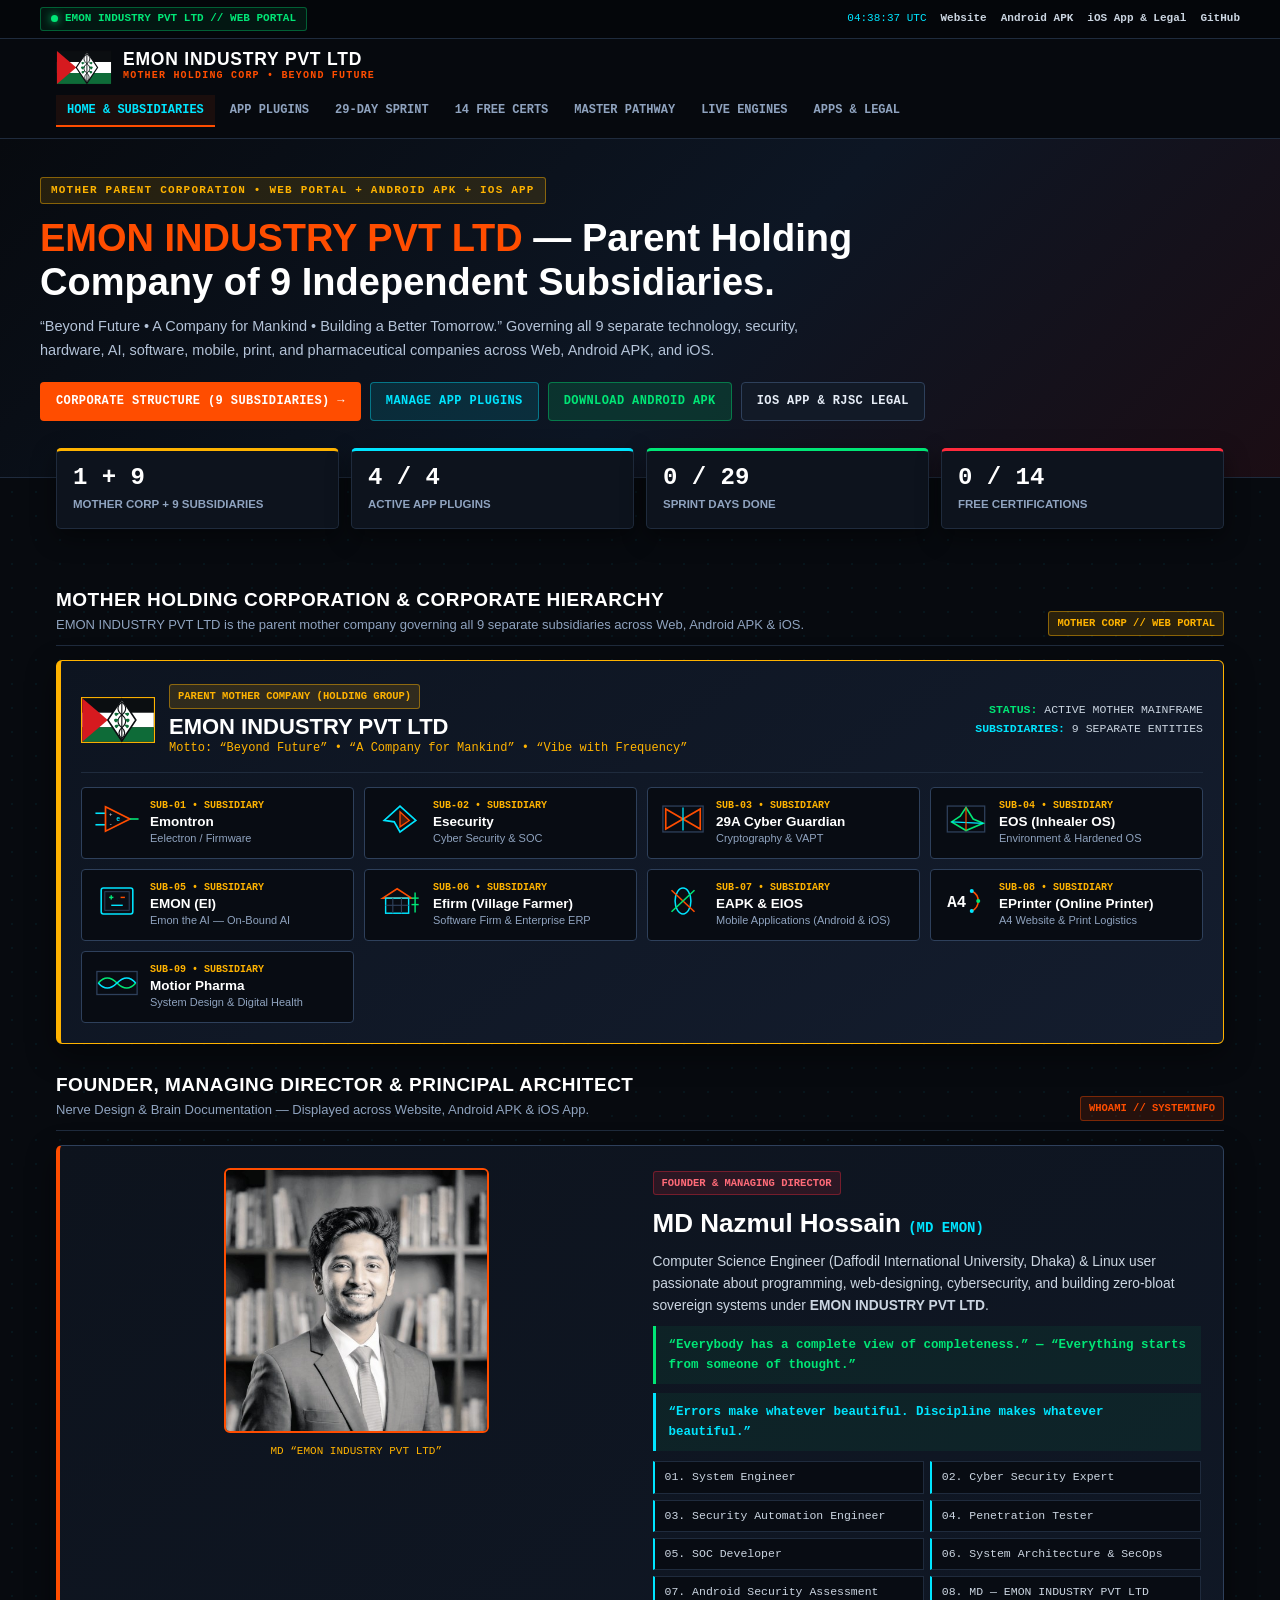
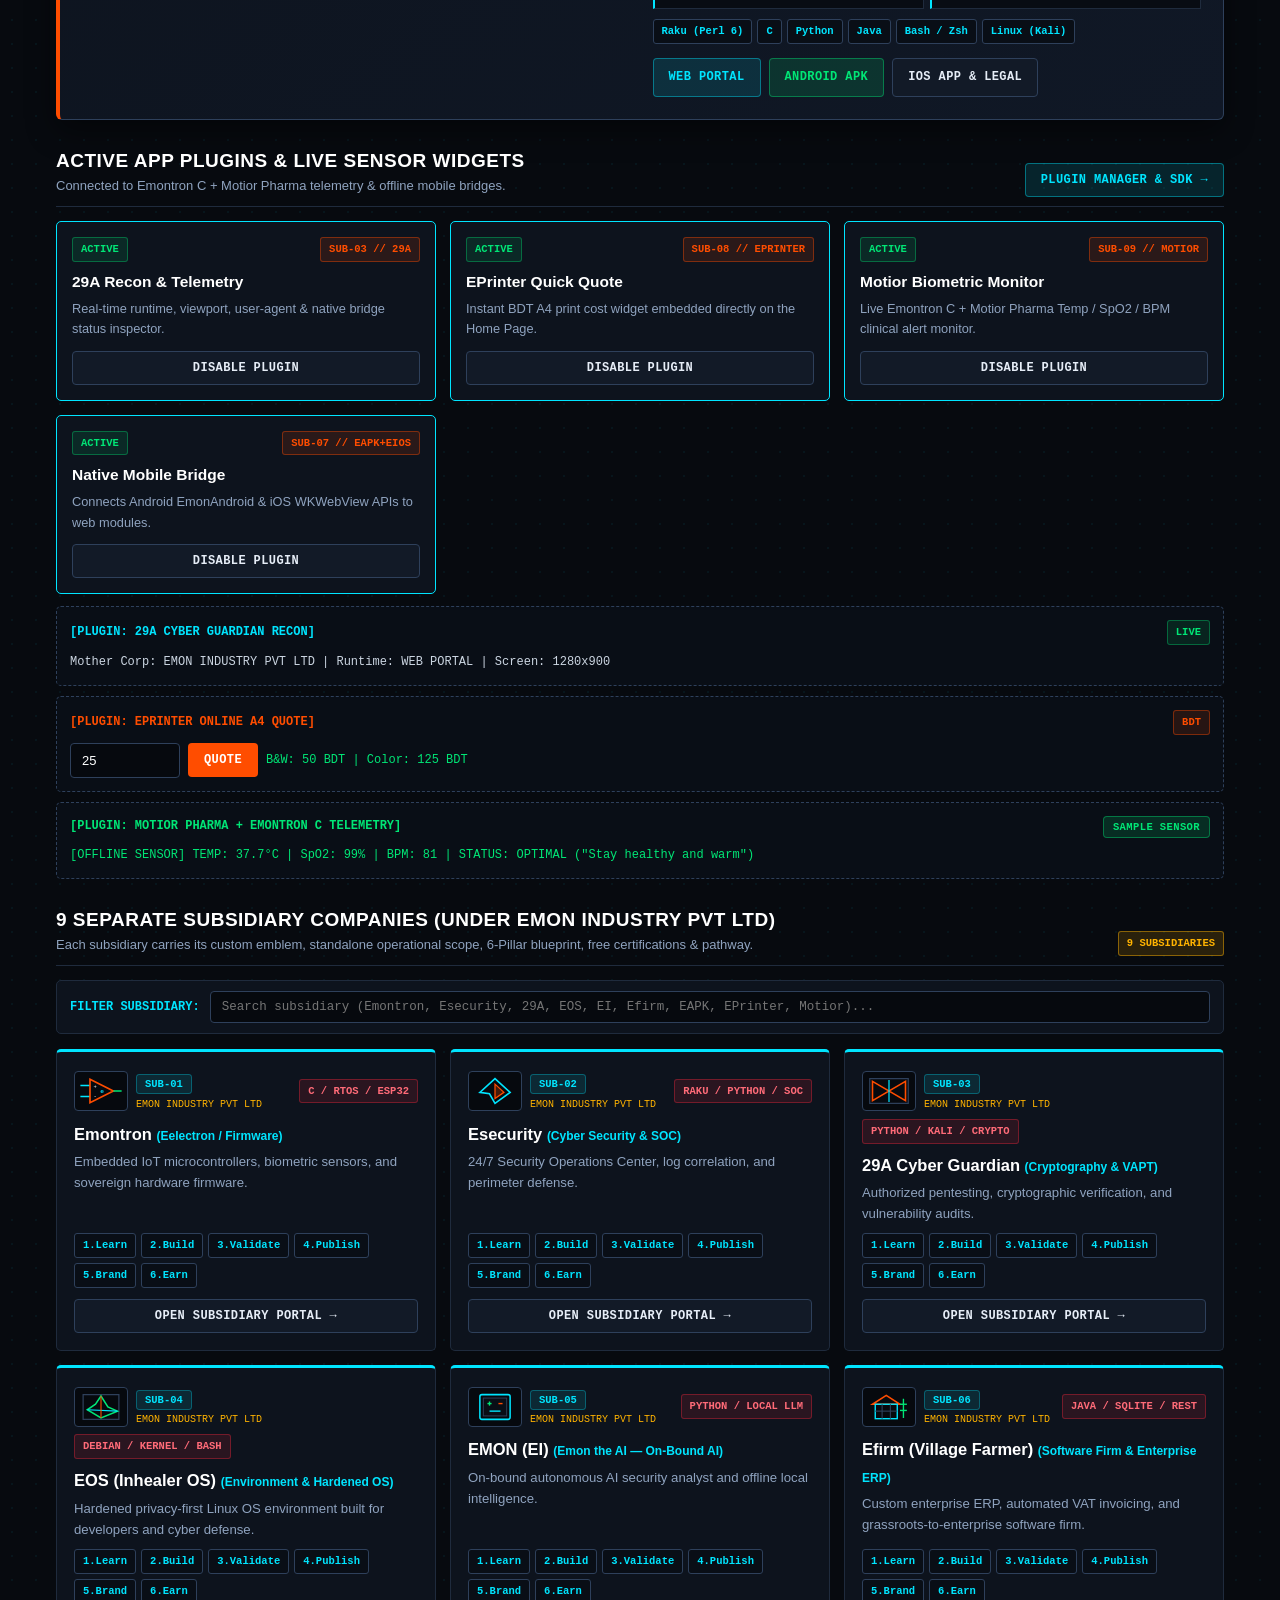
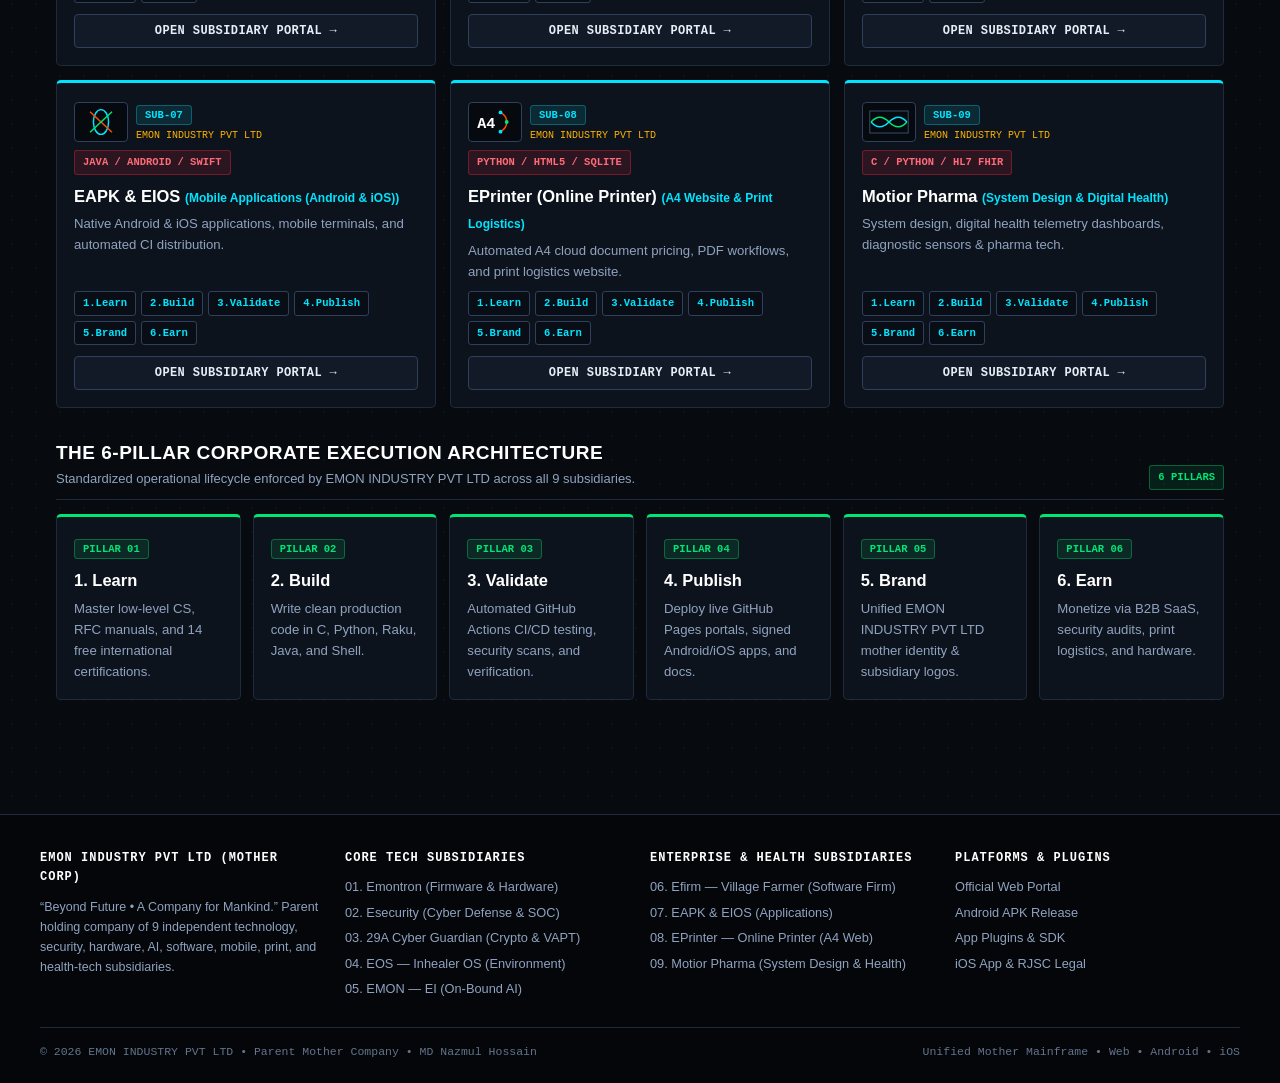
==== commit 3a26959f: "Deploy EMON INDUSTRY PVT LTD Mother Holding Corp + 9 subsidiaries across Web, Android APK & iOS" ====
--- a/divisions/web-fullstack/index.html
+++ b/divisions/web-fullstack/index.html
@@ -3,71 +3,106 @@
 <head>
 <meta charset="UTF-8">
 <meta name="viewport" content="width=device-width,initial-scale=1.0,viewport-fit=cover">
+<meta name="theme-color" content="#070a0f">
 <meta name="apple-mobile-web-app-capable" content="yes">
 <meta name="apple-mobile-web-app-status-bar-style" content="black-translucent">
 <meta name="apple-mobile-web-app-title" content="EMON INDUSTRY">
 <link rel="apple-touch-icon" href="assets/founder.jpg">
 <link rel="manifest" href="manifest.json">
-<title>EMON INDUSTRY PVT LTD | OffSec-Grade Sovereign Mainframe &amp; Enterprise Systems</title>
+<title>EMON INDUSTRY PVT LTD | Mother Holding Corporation &amp; 9 Sovereign Subsidiaries</title>
 <style>
 :root{
   --bg:#070a0f;--panel:#0d131d;--panel2:#121a27;--bd:#1f2b3d;--bd-hi:#2e405b;
-  --orange:#ff4d00;--red:#ff2a3c;--cyan:#00e5ff;--green:#00e676;--txt:#e6edf7;--mut:#8fa3bf;
+  --orange:#ff4d00;--red:#ff2a3c;--cyan:#00e5ff;--green:#00e676;--gold:#ffb300;--txt:#e6edf7;--mut:#8fa3bf;
   --mono:ui-monospace,SFMono-Regular,Menlo,Monaco,Consolas,"Liberation Mono",monospace;
 }
-*{box-sizing:border-box;margin:0;padding:0}
-body{background:var(--bg);background-image:radial-gradient(rgba(0,229,255,.06) 1px,transparent 1px);background-size:24px 24px;color:var(--txt);font-family:-apple-system,BlinkMacSystemFont,"Segoe UI",Roboto,Arial,sans-serif;line-height:1.58}
+*{box-sizing:border-box;margin:0;padding:0;-webkit-tap-highlight-color:transparent}
+html{scroll-behavior:smooth}
+body{background:var(--bg);background-image:radial-gradient(rgba(0,229,255,.055) 1px,transparent 1px);background-size:24px 24px;color:var(--txt);font-family:-apple-system,BlinkMacSystemFont,"Segoe UI",Roboto,Arial,sans-serif;line-height:1.6}
 a{color:var(--cyan);text-decoration:none}
+
+/* Top Utility Bar */
 .util{background:#04060a;border-bottom:1px solid var(--bd);font-family:var(--mono);font-size:11px;padding:7px 16px;color:var(--mut)}
 .util-in,.nav-in,.hero-in,.wrap,.foot-in,.foot-bot{max-width:1200px;margin:auto}
 .util-in{display:flex;justify-content:space-between;align-items:center;flex-wrap:wrap;gap:8px}
 .spill{display:inline-flex;align-items:center;gap:7px;background:rgba(0,230,118,.08);border:1px solid rgba(0,230,118,.35);color:var(--green);padding:2px 10px;border-radius:3px;font-weight:700}
-.dot{width:7px;height:7px;border-radius:50%;background:var(--green);box-shadow:0 0 8px var(--green)}
-.ulinks{display:flex;gap:14px;flex-wrap:wrap}.ulinks a{color:#cbd5e1;font-weight:700}.ulinks a:hover{color:var(--orange)}
-header{background:rgba(7,10,15,.94);backdrop-filter:blur(10px);border-bottom:1px solid var(--bd);position:sticky;top:0;z-index:300}
+.dot{width:7px;height:7px;border-radius:50%;background:var(--green);box-shadow:0 0 8px var(--green);animation:pulse 2s infinite}
+@keyframes pulse{0%,100%{opacity:1}50%{opacity:.4}}
+.ulinks{display:flex;gap:14px;flex-wrap:wrap;align-items:center}.ulinks a{color:#cbd5e1;font-weight:700}.ulinks a:hover{color:var(--orange)}
+
+/* Header */
+header{background:rgba(7,10,15,.95);backdrop-filter:blur(12px);border-bottom:1px solid var(--bd);position:sticky;top:0;z-index:300}
 .nav-in{padding:11px 16px;display:flex;justify-content:space-between;align-items:center;flex-wrap:wrap;gap:10px}
 .brand{display:flex;align-items:center;gap:11px;cursor:pointer}
-.b1{font-size:18px;font-weight:900;letter-spacing:1px;color:#fff;line-height:1.05}
-.b2{font-family:var(--mono);font-size:10px;font-weight:700;letter-spacing:1.4px;color:var(--orange);text-transform:uppercase}
-.nav{display:flex;gap:4px;overflow-x:auto;white-space:nowrap}
-.nbtn{background:transparent;border:1px solid transparent;border-bottom:2px solid transparent;color:var(--mut);font-family:var(--mono);font-size:12px;font-weight:700;padding:8px 11px;cursor:pointer;text-transform:uppercase}
+.b1{font-size:17.5px;font-weight:900;letter-spacing:.8px;color:#fff;line-height:1.05}
+.b2{font-family:var(--mono);font-size:10px;font-weight:700;letter-spacing:1.2px;color:var(--orange);text-transform:uppercase}
+.nav{display:flex;gap:4px;overflow-x:auto;white-space:nowrap;scrollbar-width:none}
+.nav::-webkit-scrollbar{display:none}
+.nbtn{background:transparent;border:none;border-bottom:2px solid transparent;color:var(--mut);font-family:var(--mono);font-size:12px;font-weight:700;padding:8px 11px;cursor:pointer;text-transform:uppercase;transition:color .15s,background .15s}
 .nbtn:hover{color:#fff}.nbtn.active{color:var(--cyan);border-bottom-color:var(--orange);background:rgba(255,77,0,.08)}
-.hero{background:linear-gradient(135deg,#070a0f 0%,#0d1624 55%,#1b0d14 100%);border-bottom:1px solid var(--bd);padding:38px 16px 56px}
-.eye{display:inline-block;font-family:var(--mono);background:rgba(255,77,0,.12);border:1px solid rgba(255,77,0,.45);color:var(--orange);font-size:11px;font-weight:800;letter-spacing:1.2px;padding:4px 10px;border-radius:3px;margin-bottom:12px;text-transform:uppercase}
-.hero h1{font-size:clamp(24px,4vw,38px);font-weight:900;line-height:1.16;max-width:860px;margin-bottom:11px;color:#fff}
+
+/* Mother Company Hero */
+.hero{background:linear-gradient(135deg,#070a0f 0%,#0d1624 55%,#1b0d14 100%);border-bottom:1px solid var(--bd);padding:36px 16px 56px}
+.eye{display:inline-block;font-family:var(--mono);background:rgba(255,179,0,.12);border:1px solid rgba(255,179,0,.45);color:var(--gold);font-size:11px;font-weight:800;letter-spacing:1.2px;padding:4px 10px;border-radius:3px;margin-bottom:12px;text-transform:uppercase}
+.hero h1{font-size:clamp(24px,4vw,38px);font-weight:900;line-height:1.16;max-width:900px;margin-bottom:11px;color:#fff}
 .hero h1 span{color:var(--orange)}
-.hero p{font-size:14.5px;color:#b4c3d8;max-width:760px;margin-bottom:20px}
+.hero p{font-size:14.5px;color:#b4c3d8;max-width:790px;margin-bottom:20px}
 .ctas{display:flex;gap:9px;flex-wrap:wrap}
-.btn{display:inline-flex;align-items:center;justify-content:center;gap:6px;padding:9px 15px;border-radius:4px;font-family:var(--mono);font-size:12px;font-weight:800;border:1px solid transparent;cursor:pointer;text-transform:uppercase;letter-spacing:.4px}
+
+/* Buttons */
+.btn{display:inline-flex;align-items:center;justify-content:center;gap:6px;padding:9px 15px;border-radius:4px;font-family:var(--mono);font-size:12px;font-weight:800;border:1px solid transparent;cursor:pointer;text-transform:uppercase;letter-spacing:.4px;transition:transform .1s,background .15s,border-color .15s}
+.btn:active{transform:scale(.98)}
 .bp{background:var(--orange);color:#fff}.bp:hover{background:#e04300}
-.bc{background:rgba(0,229,255,.12);color:var(--cyan);border-color:rgba(0,229,255,.4)}
-.bg{background:rgba(0,230,118,.14);color:var(--green);border-color:rgba(0,230,118,.4)}
-.bs{background:var(--panel2);color:var(--txt);border-color:var(--bd-hi)}
+.bc{background:rgba(0,229,255,.12);color:var(--cyan);border-color:rgba(0,229,255,.4)}.bc:hover{background:rgba(0,229,255,.2)}
+.bg{background:rgba(0,230,118,.14);color:var(--green);border-color:rgba(0,230,118,.4)}.bg:hover{background:rgba(0,230,118,.22)}
+.bs{background:var(--panel2);color:var(--txt);border-color:var(--bd-hi)}.bs:hover{border-color:var(--cyan);color:var(--cyan)}
+
+/* Metrics */
 .mwrap{max-width:1200px;margin:-30px auto 22px;padding:0 16px;position:relative;z-index:10}
 .metrics{display:grid;grid-template-columns:repeat(auto-fit,minmax(195px,1fr));gap:12px}
 .mc{background:var(--panel);border:1px solid var(--bd);border-top:3px solid var(--orange);border-radius:5px;padding:14px 16px;box-shadow:0 8px 24px rgba(0,0,0,.45)}
-.mnum{font-family:var(--mono);font-size:25px;font-weight:900;color:#fff;line-height:1.1}.mlbl{font-size:12px;font-weight:700;color:var(--mut);margin-top:4px;text-transform:uppercase}
-.wrap{padding:8px 16px 64px}.sec{display:none}.sec.active{display:block}
+.mnum{font-family:var(--mono);font-size:24px;font-weight:900;color:#fff;line-height:1.1}.mlbl{font-size:11.5px;font-weight:700;color:var(--mut);margin-top:4px;text-transform:uppercase}
+
+/* Sections & Grids */
+.wrap{padding:8px 16px 64px}.sec{display:none}.sec.active{display:block;animation:fadeIn .16s ease}
+@keyframes fadeIn{from{opacity:0;transform:translateY(3px)}to{opacity:1;transform:translateY(0)}}
 .sh{display:flex;justify-content:space-between;align-items:flex-end;flex-wrap:wrap;gap:10px;margin:26px 0 14px;padding-bottom:9px;border-bottom:1px solid var(--bd)}
 .sh h2{font-size:19px;font-weight:900;color:#fff;text-transform:uppercase;letter-spacing:.5px}.sh p{font-size:13px;color:var(--mut)}
 .tag{font-family:var(--mono);font-size:10.5px;font-weight:800;padding:3px 8px;border-radius:3px;background:rgba(0,229,255,.1);border:1px solid rgba(0,229,255,.3);color:var(--cyan);text-transform:uppercase}
 .tr{background:rgba(255,42,60,.12);border-color:rgba(255,42,60,.35);color:#ff6b78}
 .tg{background:rgba(0,230,118,.1);border-color:rgba(0,230,118,.35);color:var(--green)}
 .to{background:rgba(255,77,0,.12);border-color:rgba(255,77,0,.4);color:var(--orange)}
-.fcard{background:linear-gradient(145deg,var(--panel) 0%,#101826 100%);border:1px solid var(--bd-hi);border-left:4px solid var(--orange);border-radius:6px;padding:20px;display:grid;grid-template-columns:repeat(auto-fit,minmax(250px,1fr));gap:22px;align-items:center;box-shadow:0 10px 30px rgba(0,0,0,.4)}
-.fphoto{width:100%;max-width:270px;border-radius:6px;border:2px solid var(--orange);display:block;margin:auto;object-fit:cover;background:#070a0f}
-.fquote{border-left:3px solid var(--green);background:rgba(0,230,118,.06);padding:10px 13px;margin:11px 0;font-family:var(--mono);font-size:13px;color:var(--green);font-weight:700}
-.plg-card{background:var(--panel);border:1px solid var(--bd);border-radius:5px;padding:15px;display:flex;flex-direction:column;justify-content:space-between}
-.plg-card.enabled{border-color:var(--cyan)}.plg-slot{background:#090e16;border:1px dashed var(--bd-hi);border-radius:5px;padding:13px;margin-top:12px}
+.tgold{background:rgba(255,179,0,.14);border-color:rgba(255,179,0,.45);color:var(--gold)}
+
+/* Mother Holding Banner */
+.mother-box{background:linear-gradient(145deg,#0d1420 0%,#141d2e 100%);border:1px solid var(--gold);border-left:5px solid var(--gold);border-radius:6px;padding:20px;margin-bottom:24px;box-shadow:0 10px 30px rgba(0,0,0,.45)}
+.mother-head{display:flex;justify-content:space-between;align-items:center;flex-wrap:wrap;gap:14px;padding-bottom:14px;border-bottom:1px solid var(--bd)}
+.tree-grid{display:grid;grid-template-columns:repeat(auto-fit,minmax(220px,1fr));gap:10px;margin-top:14px}
+.tree-node{background:#080c13;border:1px solid var(--bd-hi);border-radius:4px;padding:10px 12px;display:flex;align-items:center;gap:10px;cursor:pointer;transition:border-color .15s}
+.tree-node:hover{border-color:var(--gold)}
+
+/* Founder & Nerve-Design Card */
+.fcard{background:linear-gradient(145deg,var(--panel) 0%,#101826 100%);border:1px solid var(--bd-hi);border-left:4px solid var(--orange);border-radius:6px;padding:22px;display:grid;grid-template-columns:repeat(auto-fit,minmax(260px,1fr));gap:22px;align-items:start;box-shadow:0 10px 30px rgba(0,0,0,.45)}
+.fphoto{width:100%;max-width:265px;border-radius:6px;border:2px solid var(--orange);display:block;margin:auto;object-fit:cover;background:#070a0f}
+.fquote{border-left:3px solid var(--green);background:rgba(0,230,118,.06);padding:9px 13px;margin:9px 0;font-family:var(--mono);font-size:12.5px;color:var(--green);font-weight:700}
+.role-list{display:grid;grid-template-columns:repeat(auto-fit,minmax(210px,1fr));gap:6px;margin:10px 0}
+.role-item{background:#080c13;border:1px solid var(--bd);border-left:2px solid var(--cyan);padding:6px 10px;font-family:var(--mono);font-size:11.5px;color:#cbd5e1}
+
+/* Plugins */
+.plg-card{background:var(--panel);border:1px solid var(--bd);border-radius:5px;padding:15px;display:flex;flex-direction:column;justify-content:space-between;transition:border-color .15s}
+.plg-card.enabled{border-color:var(--cyan)}.plg-slot{background:#090e16;border:1px dashed var(--bd-hi);border-radius:5px;padding:13px;margin-top:10px}
+
+/* Subsidiary Cards & Blueprints */
 .sbar{background:var(--panel);border:1px solid var(--bd);border-radius:5px;padding:10px 13px;margin-bottom:15px;display:flex;gap:10px;flex-wrap:wrap;align-items:center}
 .sbar input{flex:1;min-width:210px;margin:0;padding:8px 11px;border:1px solid var(--bd-hi);border-radius:4px;background:#06090e;color:#fff;font-family:var(--mono);font-size:12.5px}
-.grid{display:grid;grid-template-columns:repeat(auto-fit,minmax(295px,1fr));gap:14px}
+.grid{display:grid;grid-template-columns:repeat(auto-fit,minmax(300px,1fr));gap:14px}
 .pgrid{display:grid;grid-template-columns:repeat(auto-fit,minmax(175px,1fr));gap:12px;margin-bottom:20px}
 .card{background:var(--panel);border:1px solid var(--bd);border-radius:5px;padding:17px}
-.dcard{border-top:3px solid var(--cyan);cursor:pointer;display:flex;flex-direction:column;justify-content:space-between}
-.dcard:hover{border-color:var(--orange)}
+.dcard{border-top:3px solid var(--cyan);cursor:pointer;display:flex;flex-direction:column;justify-content:space-between;transition:transform .15s,border-color .15s}
+.dcard:hover{transform:translateY(-2px);border-color:var(--orange)}
+.sub-logo-box{width:54px;height:40px;background:#06090e;border:1px solid var(--bd-hi);border-radius:4px;display:flex;align-items:center;justify-content:center;padding:4px;flex-shrink:0}
 .ctop{display:flex;justify-content:space-between;align-items:center;margin-bottom:8px;gap:6px;flex-wrap:wrap}
-.card h3{font-size:16.5px;font-weight:800;color:#fff;margin-bottom:5px}.card p,.card li{font-size:13.2px;color:var(--mut)}
+.card h3{font-size:16.5px;font-weight:800;color:#fff;margin-bottom:4px}.card p,.card li{font-size:13.2px;color:var(--mut)}
 .mini{display:flex;flex-wrap:wrap;gap:5px;margin-top:9px}
 .mini span{font-family:var(--mono);font-size:10.5px;font-weight:700;padding:3px 8px;border-radius:3px;background:#090e16;border:1px solid var(--bd-hi);color:var(--cyan)}
 .chips{display:flex;gap:6px;overflow-x:auto;padding-bottom:8px;margin-bottom:14px}
@@ -95,8 +130,9 @@
 </head>
 <body>
 <div class="util"><div class="util-in">
-  <div><span class="spill"><span class="dot"></span><span id="rtBadge">OFFSEC MAINFRAME // WEB PORTAL ONLINE</span></span></div>
+  <div><span class="spill"><span class="dot"></span><span id="rtBadge">EMON INDUSTRY PVT LTD // MOTHER MAINFRAME ONLINE</span></span></div>
   <div class="ulinks">
+    <span id="utcClock" style="color:var(--cyan)"></span>
     <a href="https://mnhemon357-cyber.github.io/emon-industry/" target="_blank">Website</a>
     <a href="https://github.com/mnhemon357-cyber/emon-industry/releases/latest" target="_blank">Android APK</a>
     <a href="#platforms" onclick="navTo('sec-apps')">iOS App &amp; Legal</a>
@@ -106,7 +142,7 @@
 
 <header><div class="nav-in">
   <div class="brand" onclick="closeBp();navTo('sec-home')">
-    <svg width="52" height="32" viewBox="0 0 116 72" xmlns="http://www.w3.org/2000/svg">
+    <svg width="56" height="35" viewBox="0 0 116 72" xmlns="http://www.w3.org/2000/svg">
       <rect x="1" y="1" width="114" height="70" fill="#0B0E11"/>
       <rect x="2" y="2" width="112" height="22.6" fill="#0B0E11"/><rect x="2" y="24.6" width="112" height="22.8" fill="#FFF"/><rect x="2" y="47.4" width="112" height="22.6" fill="#0E6B38"/>
       <polygon points="2,2 42,36 2,70" fill="#D61A1F"/><polygon points="64,3 86,36 64,69 42,36" fill="#FFF" stroke="#0B0E11" stroke-width="2.5"/>
@@ -115,10 +151,10 @@
       <path d="M64,8 C56,14 56,22 64,28 C72,34 72,42 64,48 C58,53 58,60 64,65" fill="none" stroke="#0B0E11" stroke-width="1.8"/>
       <path d="M60,26 C53,23 50,26 55,30 Z M60,35 C52,32 49,36 55,40 Z M60,44 C53,42 50,46 56,49 Z M68,26 C75,23 78,26 73,30 Z M68,35 C76,32 79,36 73,40 Z M68,44 C75,42 78,46 72,49 Z" fill="#0E6B38"/>
     </svg>
-    <div><div class="b1">EMON // INDUSTRY</div><div class="b2">Building a Better Tomorrow</div></div>
+    <div><div class="b1">EMON INDUSTRY PVT LTD</div><div class="b2">Mother Holding Corp &bull; Beyond Future</div></div>
   </div>
   <nav class="nav" id="topNav">
-    <button class="nbtn active" data-sec="sec-home" onclick="closeBp();navTo('sec-home')">Home &amp; Divisions</button>
+    <button class="nbtn active" data-sec="sec-home" onclick="closeBp();navTo('sec-home')">Home &amp; Subsidiaries</button>
     <button class="nbtn" data-sec="sec-plugins" onclick="navTo('sec-plugins')">App Plugins</button>
     <button class="nbtn" data-sec="sec-sprint" onclick="navTo('sec-sprint')">29-Day Sprint</button>
     <button class="nbtn" data-sec="sec-certs" onclick="navTo('sec-certs')">14 Free Certs</button>
@@ -129,11 +165,11 @@
 </div></header>
 
 <section class="hero"><div class="hero-in">
-  <div class="eye">OFFSEC TACTICAL ARCHITECTURE &bull; WEB + ANDROID APK + iOS APP</div>
-  <h1>Sovereign Cyber Defense, Embedded Systems &amp; <span>Modular App Architecture</span>.</h1>
-  <p>EMON INDUSTRY PVT LTD integrates 9 specialized divisions, live C/Python telemetry engines, modular App Plugins, and a 6-Pillar execution framework across Web, native Android APK, and iOS applications.</p>
+  <div class="eye">MOTHER PARENT CORPORATION &bull; WEB PORTAL + ANDROID APK + iOS APP</div>
+  <h1><span>EMON INDUSTRY PVT LTD</span> — Parent Holding Company of 9 Independent Subsidiaries.</h1>
+  <p>&ldquo;Beyond Future &bull; A Company for Mankind &bull; Building a Better Tomorrow.&rdquo; Governing all 9 separate technology, security, hardware, AI, software, mobile, print, and pharmaceutical companies across Web, Android APK, and iOS.</p>
   <div class="ctas">
-    <button class="btn bp" onclick="closeBp();navTo('sec-home');document.getElementById('homeDivsAnchor').scrollIntoView({behavior:'smooth'})">Explore 9 Divisions &rarr;</button>
+    <button class="btn bp" onclick="closeBp();navTo('sec-home');document.getElementById('motherAnchor').scrollIntoView({behavior:'smooth'})">Corporate Structure (9 Subsidiaries) &rarr;</button>
     <button class="btn bc" onclick="navTo('sec-plugins')">Manage App Plugins</button>
     <a class="btn bg" href="https://github.com/mnhemon357-cyber/emon-industry/releases/latest" target="_blank">Download Android APK</a>
     <button class="btn bs" onclick="navTo('sec-apps')">iOS App &amp; RJSC Legal</button>
@@ -141,7 +177,7 @@
 </div></section>
 
 <div class="mwrap"><div class="metrics">
-  <div class="mc"><div class="mnum">9</div><div class="mlbl">Sovereign Divisions</div></div>
+  <div class="mc" style="border-top-color:var(--gold)"><div class="mnum">1 + 9</div><div class="mlbl">Mother Corp + 9 Subsidiaries</div></div>
   <div class="mc" style="border-top-color:var(--cyan)"><div class="mnum" id="mPlg">4 / 4</div><div class="mlbl">Active App Plugins</div></div>
   <div class="mc" style="border-top-color:var(--green)"><div class="mnum" id="mSp">0 / 29</div><div class="mlbl">Sprint Days Done</div></div>
   <div class="mc" style="border-top-color:var(--red)"><div class="mnum" id="mCe">0 / 14</div><div class="mlbl">Free Certifications</div></div>
@@ -150,19 +186,64 @@
 <main class="wrap">
   <section id="sec-home" class="sec active">
     <div id="pList">
+      <!-- MOTHER COMPANY ARCHITECTURE BANNER (ON EVERY PLATFORM: WEB, ANDROID APK, iOS) -->
+      <div id="motherAnchor" class="sh">
+        <div><h2>Mother Holding Corporation &amp; Corporate Hierarchy</h2><p>EMON INDUSTRY PVT LTD is the parent mother company governing all 9 separate subsidiaries across Web, Android APK &amp; iOS.</p></div>
+        <span class="tag tgold" id="platTag">MOTHER CORP // WEB</span>
+      </div>
+      <div class="mother-box">
+        <div class="mother-head">
+          <div style="display:flex;align-items:center;gap:14px;flex-wrap:wrap">
+            <svg width="74" height="46" viewBox="0 0 116 72" xmlns="http://www.w3.org/2000/svg">
+              <rect x="1" y="1" width="114" height="70" fill="#0B0E11" stroke="#ffb300" stroke-width="2"/>
+              <rect x="2" y="2" width="112" height="22.6" fill="#0B0E11"/><rect x="2" y="24.6" width="112" height="22.8" fill="#FFF"/><rect x="2" y="47.4" width="112" height="22.6" fill="#0E6B38"/>
+              <polygon points="2,2 42,36 2,70" fill="#D61A1F"/><polygon points="64,3 86,36 64,69 42,36" fill="#FFF" stroke="#0B0E11" stroke-width="2.5"/>
+              <line x1="64" y1="5" x2="64" y2="67" stroke="#0B0E11" stroke-width="1.8"/>
+              <path d="M64,8 C72,14 72,22 64,28 C56,34 56,42 64,48 C70,53 70,60 64,65" fill="none" stroke="#0B0E11" stroke-width="1.8"/>
+              <path d="M64,8 C56,14 56,22 64,28 C72,34 72,42 64,48 C58,53 58,60 64,65" fill="none" stroke="#0B0E11" stroke-width="1.8"/>
+              <path d="M60,26 C53,23 50,26 55,30 Z M60,35 C52,32 49,36 55,40 Z M60,44 C53,42 50,46 56,49 Z M68,26 C75,23 78,26 73,30 Z M68,35 C76,32 79,36 73,40 Z M68,44 C75,42 78,46 72,49 Z" fill="#0E6B38"/>
+            </svg>
+            <div>
+              <span class="tag tgold" style="margin-bottom:5px;display:inline-block">PARENT MOTHER COMPANY (HOLDING GROUP)</span>
+              <h2 style="font-size:22px;color:#fff;line-height:1.15">EMON INDUSTRY PVT LTD</h2>
+              <p style="font-family:var(--mono);font-size:12px;color:var(--gold)">Motto: &ldquo;Beyond Future&rdquo; &bull; &ldquo;A Company for Mankind&rdquo; &bull; &ldquo;Vibe with Frequency&rdquo;</p>
+            </div>
+          </div>
+          <div style="font-family:var(--mono);font-size:11.5px;color:#cbd5e1;text-align:right">
+            <div><strong style="color:var(--green)">STATUS:</strong> ACTIVE MOTHER MAINFRAME</div>
+            <div><strong style="color:var(--cyan)">SUBSIDIARIES:</strong> 9 SEPARATE ENTITIES</div>
+          </div>
+        </div>
+        <div class="tree-grid" id="motherTree"></div>
+      </div>
+
       <!-- DEVELOPER / FOUNDER INFORMATION ON HOME PAGE OF EVERY PLATFORM -->
       <div class="sh">
-        <div><h2>Developer &amp; Principal Architect</h2><p>Displayed natively across Website, Android APK, and iOS Application.</p></div>
-        <span class="tag to" id="platTag">PLATFORM: WEB</span>
+        <div><h2>Founder, Managing Director &amp; Principal Architect</h2><p>Nerve Design &amp; Brain Documentation &mdash; Displayed across Website, Android APK &amp; iOS App.</p></div>
+        <span class="tag to">WHOAMI // SYSTEMINFO</span>
       </div>
       <div class="fcard" style="margin-bottom:26px">
-        <div><img class="fphoto" id="fImg" alt="MD Nazmul Hossain — Founder & Principal Architect"></div>
         <div>
-          <span class="tag tr" style="margin-bottom:8px;display:inline-block">FOUNDER &amp; PRINCIPAL ARCHITECT</span>
-          <h2 style="font-size:26px;color:#fff;margin-bottom:8px">MD Nazmul Hossain</h2>
-          <p style="font-size:14px;color:#cbd5e1;margin-bottom:9px">Motivated and detail-oriented Computer Science &amp; Engineering undergraduate at Daffodil International University, Dhaka. Passionate about sovereign infrastructure, cybersecurity, and developing zero-bloat enterprise applications.</p>
-          <div class="fquote">&ldquo;Everybody has a complete view of completeness.&rdquo;</div>
-          <div class="mini"><span>Raku</span><span>Python</span><span>C</span><span>Java</span><span>Linux (Kali)</span><span>Pentesting</span></div>
+          <img class="fphoto" id="fImg" alt="MD Nazmul Hossain — Founder & Managing Director, EMON INDUSTRY PVT LTD">
+          <div style="text-align:center;margin-top:10px;font-family:var(--mono);font-size:11px;color:var(--gold)">MD &ldquo;EMON INDUSTRY PVT LTD&rdquo;</div>
+        </div>
+        <div>
+          <span class="tag tr" style="margin-bottom:8px;display:inline-block">FOUNDER &amp; MANAGING DIRECTOR</span>
+          <h2 style="font-size:26px;color:#fff;margin-bottom:6px">MD Nazmul Hossain <span style="font-size:14px;color:var(--cyan);font-family:var(--mono)">(MD EMON)</span></h2>
+          <p style="font-size:13.8px;color:#cbd5e1;margin-bottom:8px">Computer Science Engineer (Daffodil International University, Dhaka) &amp; Linux user passionate about programming, web-designing, cybersecurity, and building zero-bloat sovereign systems under <strong>EMON INDUSTRY PVT LTD</strong>.</p>
+          <div class="fquote">&ldquo;Everybody has a complete view of completeness.&rdquo; &mdash; &ldquo;Everything starts from someone of thought.&rdquo;</div>
+          <div class="fquote" style="border-left-color:var(--cyan);color:var(--cyan)">&ldquo;Errors make whatever beautiful. Discipline makes whatever beautiful.&rdquo;</div>
+          <div class="role-list">
+            <div class="role-item">01. System Engineer</div>
+            <div class="role-item">02. Cyber Security Expert</div>
+            <div class="role-item">03. Security Automation Engineer</div>
+            <div class="role-item">04. Penetration Tester</div>
+            <div class="role-item">05. SOC Developer</div>
+            <div class="role-item">06. System Architecture &amp; SecOps</div>
+            <div class="role-item">07. Android Security Assessment</div>
+            <div class="role-item">08. MD — EMON INDUSTRY PVT LTD</div>
+          </div>
+          <div class="mini"><span>Raku (Perl 6)</span><span>C</span><span>Python</span><span>Java</span><span>Bash / Zsh</span><span>Linux (Kali)</span></div>
           <div style="display:flex;gap:8px;flex-wrap:wrap;margin-top:14px">
             <a class="btn bc" href="https://mnhemon357-cyber.github.io/emon-industry/" target="_blank">Web Portal</a>
             <a class="btn bg" href="https://github.com/mnhemon357-cyber/emon-industry/releases/latest" target="_blank">Android APK</a>
@@ -179,40 +260,44 @@
       <div class="grid" id="homePluginsGrid" style="margin-bottom:12px"></div>
       <div id="activePluginWidgets" style="margin-bottom:26px"></div>
 
-      <!-- 9 HOSTED DIVISIONS -->
+      <!-- 9 SEPARATE SUBSIDIARY COMPANIES -->
       <div id="homeDivsAnchor" class="sh">
-        <div><h2>9 Sovereign Divisions (Click Any Division for Full Blueprint)</h2><p>What It Is, Why It Exists, 6-Pillar Execution Steps, Free Certifications &amp; Separate Pathway Guide.</p></div>
-        <span class="tag">9 Divisions</span>
+        <div><h2>9 Separate Subsidiary Companies (Under EMON INDUSTRY PVT LTD)</h2><p>Each subsidiary carries its custom emblem, standalone operational scope, 6-Pillar blueprint, free certifications &amp; pathway.</p></div>
+        <span class="tag tgold">9 Subsidiaries</span>
       </div>
       <div class="sbar">
-        <strong style="font-family:var(--mono);font-size:12px;color:var(--cyan)">FILTER:</strong>
-        <input type="text" id="pSearch" placeholder="Search division, stack (C, Python, Raku, Java, Linux, AI, iOS)..." oninput="renderDivs()">
+        <strong style="font-family:var(--mono);font-size:12px;color:var(--cyan)">FILTER SUBSIDIARY:</strong>
+        <input type="text" id="pSearch" placeholder="Search subsidiary (Emontron, Esecurity, 29A, EOS, EI, Efirm, EAPK, EPrinter, Motior)..." oninput="renderDivs()">
       </div>
       <div class="grid" id="divsGrid"></div>
 
       <!-- 6 PILLARS -->
       <div class="sh" style="margin-top:30px">
-        <div><h2>The 6-Pillar Execution Architecture</h2><p>Standardized operational lifecycle across all 9 divisions.</p></div>
+        <div><h2>The 6-Pillar Corporate Execution Architecture</h2><p>Standardized operational lifecycle enforced by EMON INDUSTRY PVT LTD across all 9 subsidiaries.</p></div>
         <span class="tag tg">6 Pillars</span>
       </div>
       <div class="pgrid" id="pillarsGrid"></div>
     </div>
 
-    <!-- DEDICATED DIVISION BLUEPRINT VIEW -->
+    <!-- DEDICATED SUBSIDIARY PORTAL & BLUEPRINT VIEW -->
     <div id="bpView" style="display:none">
       <div style="display:flex;justify-content:space-between;align-items:center;flex-wrap:wrap;gap:10px;margin-bottom:12px">
-        <button class="btn bp" onclick="closeBp()">&larr; Back to Home &amp; All 9 Divisions</button>
-        <span class="tag" id="bpCode">DIV-01</span>
+        <button class="btn bp" onclick="closeBp()">&larr; Back to Mother Company &amp; All 9 Subsidiaries</button>
+        <span class="tag tgold" id="bpParentTag">SUBSIDIARY OF EMON INDUSTRY PVT LTD</span>
       </div>
       <div class="chips" id="bpChips"></div>
-      <div class="card" style="border-top:3px solid var(--orange);margin-bottom:14px">
-        <h2 id="bpTitle" style="font-size:21px;color:#fff;margin-bottom:4px">Division Blueprint</h2>
-        <p id="bpSub" style="font-family:var(--mono);font-size:12.5px;color:var(--cyan)"></p>
-      </div>
-      <div class="bpbox"><h3>1. What Is It? (Technical Architecture &amp; Scope)</h3><p id="bpWhat" style="color:var(--txt)"></p></div>
+      <div class="card" style="border-top:3px solid var(--orange);margin-bottom:14px;display:flex;align-items:center;gap:16px;flex-wrap:wrap">
+        <div id="bpLogo" style="width:76px;height:56px;background:#06090e;border:1px solid var(--bd-hi);border-radius:6px;display:flex;align-items:center;justify-content:center;padding:6px"></div>
+        <div>
+          <span class="tag" id="bpCode" style="margin-bottom:6px;display:inline-block">SUB-01</span>
+          <h2 id="bpTitle" style="font-size:21px;color:#fff;margin-bottom:3px">Subsidiary Blueprint</h2>
+          <p id="bpSub" style="font-family:var(--mono);font-size:12.5px;color:var(--cyan)"></p>
+        </div>
+      </div>
+      <div class="bpbox"><h3>1. What Is This Subsidiary? (Technical Architecture &amp; Scope)</h3><p id="bpWhat" style="color:var(--txt)"></p></div>
       <div class="bpbox why"><h3>2. Why Is It Needed? (Strategic Problem &amp; Revenue Model)</h3><p id="bpWhy" style="color:var(--txt)"></p></div>
       <div class="bpbox how"><h3>3. How to Complete It (Step-by-Step Across All 6 Pillars)</h3><div id="bpHow"></div></div>
-      <div class="bpbox"><h3>4. Free Provided Certifications for This Division</h3><div class="grid" id="bpCerts" style="margin-top:10px"></div></div>
+      <div class="bpbox"><h3>4. Free Provided Certifications for This Subsidiary</h3><div class="grid" id="bpCerts" style="margin-top:10px"></div></div>
       <div class="bpbox guide"><h3>5. Separate Full Pathway Guide (Zero-to-Enterprise Roadmap)</h3><div id="bpGuide"></div></div>
     </div>
   </section>
@@ -228,7 +313,7 @@
       <h3>Register Custom App Plugin (Persisted Offline)</h3>
       <p>Add your own modular plugin card &amp; command hook to the Home Page across Web, Android &amp; iOS.</p>
       <input type="text" id="newPlgName" placeholder="Plugin Name (e.g., Kali Nmap Quick Parser)">
-      <input type="text" id="newPlgDiv" placeholder="Target Division (e.g., 29A Cyber Guardian)">
+      <input type="text" id="newPlgDiv" placeholder="Target Subsidiary (e.g., 29A Cyber Guardian)">
       <textarea id="newPlgDesc" rows="2" placeholder="Plugin function or command output..."></textarea>
       <button class="btn bp" style="margin-top:10px" onclick="addCustomPlugin()">Install Plugin to Home Page</button>
     </div>
@@ -256,49 +341,57 @@
 
   <!-- MASTER PATHWAY -->
   <section id="sec-pathway" class="sec">
-    <div class="sh"><div><h2>Master Zero-to-Global Pathway Guide</h2><p>Complete engineering progression from bare-metal C and Linux to global holding operations.</p></div><span class="tag">6 Stages</span></div>
+    <div class="sh"><div><h2>Master Zero-to-Global Pathway Guide</h2><p>Complete engineering progression from bare-metal C and Linux to global holding operations under EMON INDUSTRY PVT LTD.</p></div><span class="tag">6 Stages</span></div>
     <div id="pathList"></div>
   </section>
 
   <!-- LIVE ENGINES -->
   <section id="sec-engines" class="sec">
-    <div class="sh"><div><h2>Live Division Engines (SQLite + C Telemetry + Offline Mobile)</h2><p>Connected directly to local SQLite server.py, Emontron C sensor node, and Motior Pharma.</p></div><span class="tag">Interactive API</span></div>
+    <div class="sh"><div><h2>Live Subsidiary Engines (SQLite + C Telemetry + Offline Mobile)</h2><p>Connected directly to local SQLite server.py, Emontron C sensor node, and Motior Pharma.</p></div><button class="btn bc" onclick="loadDbStats()">Refresh SQLite Logs</button></div>
     <div class="grid">
-      <div class="card"><div class="ctop"><h3>EPrinter Cloud Quote</h3><span class="tag tr">DIV-08</span></div><p>Instant A4 print pricing saved to SQLite.</p><input type="number" id="pg" value="50" min="1"><select id="pm"><option value="bw">Black &amp; White (2 BDT/page)</option><option value="color">Color Laser (5 BDT/page)</option></select><button class="btn bp" style="width:100%;margin-top:9px" onclick="qCalc()">Calculate &amp; Log Quote</button><div class="out" id="qOut">Ready...</div></div>
-      <div class="card"><div class="ctop"><h3>29A &amp; Motior Live Telemetry</h3><span class="tag tr">DIV-01 / 03 / 09</span></div><p>Run 29A SHA-256 audit &amp; Emontron C vitals.</p><button class="btn bp" style="width:100%;margin-top:9px" onclick="audit()">Run 29A Audit</button><button class="btn bc" style="width:100%;margin-top:7px" onclick="pullTelemetry()">Read Emontron + Motior Vitals</button><div class="out" id="aOut">Ready...</div></div>
-      <div class="card"><div class="ctop"><h3>Efirm Client Desk</h3><span class="tag tr">DIV-06</span></div><p>Dispatch project inquiries to SQLite DB.</p><input type="text" id="cn" placeholder="Name / Company"><input type="email" id="ce" placeholder="Email"><textarea id="cm" rows="2" placeholder="Project scope"></textarea><button class="btn bp" style="width:100%;margin-top:9px" onclick="inq()">Submit Inquiry</button><div class="out" id="iOut">SQLite &amp; Offline Relay Ready.</div></div>
+      <div class="card"><div class="ctop"><h3>EPrinter Cloud Quote</h3><span class="tag tr">SUB-08</span></div><p>Instant A4 print pricing saved to SQLite.</p><input type="number" id="pg" value="50" min="1"><select id="pm"><option value="bw">Black &amp; White (2 BDT/page)</option><option value="color">Color Laser (5 BDT/page)</option></select><button class="btn bp" style="width:100%;margin-top:9px" onclick="qCalc()">Calculate &amp; Log Quote</button><div class="out" id="qOut">Ready...</div></div>
+      <div class="card"><div class="ctop"><h3>29A &amp; Motior Live Telemetry</h3><span class="tag tr">SUB-01 / 03 / 09</span></div><p>Run 29A SHA-256 audit &amp; Emontron C vitals.</p><button class="btn bp" style="width:100%;margin-top:9px" onclick="audit()">Run 29A Audit</button><button class="btn bc" style="width:100%;margin-top:7px" onclick="pullTelemetry()">Read Emontron + Motior Vitals</button><div class="out" id="aOut">Ready...</div></div>
+      <div class="card"><div class="ctop"><h3>Efirm Client Desk</h3><span class="tag tr">SUB-06</span></div><p>Dispatch project inquiries to SQLite DB.</p><input type="text" id="cn" placeholder="Name / Company"><input type="email" id="ce" placeholder="Email"><textarea id="cm" rows="2" placeholder="Project scope"></textarea><button class="btn bp" style="width:100%;margin-top:9px" onclick="inq()">Submit Inquiry</button><div class="out" id="iOut">SQLite &amp; Offline Relay Ready.</div></div>
+    </div>
+    <div class="card" style="margin-top:14px;border-top:3px solid var(--green)">
+      <div class="ctop"><h3>SQLite Mainframe Persistence Feed (emon_mainframe.db)</h3><span class="tag tg" id="dbCountTag">LIVE DB</span></div>
+      <div class="out" id="dbFeedOut">Click "Refresh SQLite Logs" (available when running local server.py on port 8080).</div>
     </div>
   </section>
 
   <!-- APPS & LEGAL -->
   <section id="sec-apps" class="sec">
-    <div class="sh"><div><h2>Multi-Platform Apps: Website, Android APK &amp; iOS Application</h2><p>Unified OffSec codebase deployed across browsers, Android devices, and iPhone/iPad.</p></div><span class="tag tg">Web + Android + iOS</span></div>
+    <div class="sh"><div><h2>Multi-Platform Apps: Website, Android APK &amp; iOS Application</h2><p>EMON INDUSTRY PVT LTD &amp; all 9 subsidiaries deployed across browsers, Android devices, and iPhone/iPad.</p></div><span class="tag tg">Web + Android + iOS</span></div>
     <div class="grid" style="margin-bottom:24px">
-      <div class="card"><div class="ctop"><h3>Live Web Portal</h3><span class="tag">GitHub Pages</span></div><p>OffSec-styled sovereign portal with zero-downtime CI/CD.</p><div style="margin-top:11px"><a class="btn bp" href="https://mnhemon357-cyber.github.io/emon-industry/" target="_blank">Open Live Website &rarr;</a></div></div>
-      <div class="card"><div class="ctop"><h3>Android Native App (EAPK)</h3><span class="tag tg">APK Release</span></div><p>Native Android WebView app with official logo, JS plugin bridge, and offline storage.</p><div style="margin-top:11px"><a class="btn bg" href="https://github.com/mnhemon357-cyber/emon-industry/releases/latest" target="_blank">Download Android .APK &rarr;</a></div></div>
+      <div class="card"><div class="ctop"><h3>Live Web Portal</h3><span class="tag">GitHub Pages + PWA</span></div><p>Mother holding portal with Service Worker offline caching and all 9 subsidiary portals.</p><div style="margin-top:11px"><a class="btn bp" href="https://mnhemon357-cyber.github.io/emon-industry/" target="_blank">Open Live Website &rarr;</a></div></div>
+      <div class="card"><div class="ctop"><h3>Android Native App (EAPK)</h3><span class="tag tg">APK Release</span></div><p>Native Android WebView app for EMON INDUSTRY PVT LTD with JS plugin bridge and offline storage.</p><div style="margin-top:11px"><a class="btn bg" href="https://github.com/mnhemon357-cyber/emon-industry/releases/latest" target="_blank">Download Android .APK &rarr;</a></div></div>
       <div class="card"><div class="ctop"><h3>iOS Application (iPhone &amp; iPad)</h3><span class="tag">Swift WKWebView + PWA</span></div><p>Install on iOS via Safari (<strong>Share &rarr; Add to Home Screen</strong>) or download the Swift <code>.ipa</code> artifact from GitHub Actions.</p><div style="margin-top:11px"><a class="btn bc" href="https://github.com/mnhemon357-cyber/emon-industry/actions" target="_blank">View iOS .IPA Builds &rarr;</a></div></div>
     </div>
 
-    <div class="sh"><div><h2>Bangladesh RJSC &amp; International Incorporation</h2><p>Corporate governance, tax registration, BASIS membership, and global banking.</p></div><span class="tag">Legal &amp; Compliance</span></div>
+    <div class="sh"><div><h2>Mother Company Incorporation &amp; Subsidiary Governance (Bangladesh RJSC &amp; Global)</h2><p>Legal registration of EMON INDUSTRY PVT LTD as the parent holding corporation owning all 9 subsidiary brands.</p></div><span class="tag tgold">Parent + 9 Subsidiaries</span></div>
     <div class="grid">
-      <div class="card"><h3>Phase A: Bangladesh Pvt. Ltd. (RJSC)</h3><ul style="padding-left:18px;margin-top:8px"><li><strong>Name Clearance:</strong> Apply at <code>roc.gov.bd</code> for EMON INDUSTRY PVT. LTD.</li><li><strong>MOA &amp; AOA:</strong> Cover Software, Cybersecurity, IoT Hardware, Print &amp; Health-Tech.</li><li><strong>Incorporation:</strong> File Form IX, Form XII &amp; digital signatures for Certificate.</li><li><strong>Tax &amp; Trade:</strong> Obtain Company e-TIN (NBR), Trade License &amp; 13-digit BIN (VAT).</li></ul></div>
-      <div class="card"><h3>Phase B: Banking, BASIS &amp; Global Scale</h3><ul style="padding-left:18px;margin-top:8px"><li><strong>Corporate Bank &amp; ERQ:</strong> Open BDT &amp; USD Export Retention Quota account.</li><li><strong>BASIS Membership:</strong> Register with BASIS for IT/software tax exemptions.</li><li><strong>Global Billing:</strong> Enable Wise Business / Payoneer / SWIFT for global clients.</li><li><strong>International Holding:</strong> Expand via Delaware C-Corp or Singapore Pte. Ltd.</li></ul></div>
+      <div class="card"><h3>Phase A: Mother Company (EMON INDUSTRY PVT LTD)</h3><ul style="padding-left:18px;margin-top:8px"><li><strong>Name Clearance:</strong> Register <code>EMON INDUSTRY PVT. LTD.</code> at <code>roc.gov.bd</code>.</li><li><strong>MOA &amp; AOA Clause:</strong> Include Software, Cybersecurity, Embedded Hardware, Print, AI &amp; Health-Tech to cover all 9 subsidiaries under one parent umbrella.</li><li><strong>Incorporation:</strong> File Form IX, Form XII &amp; digital signatures for Certificate of Incorporation.</li><li><strong>Tax &amp; Trade:</strong> Obtain Company e-TIN (NBR), Trade License &amp; 13-digit BIN (VAT).</li></ul></div>
+      <div class="card"><h3>Phase B: Subsidiary Trademarks, Banking &amp; Global Scale</h3><ul style="padding-left:18px;margin-top:8px"><li><strong>DPDT Trademarks:</strong> Register all 9 subsidiary brand names &amp; logos under EMON INDUSTRY PVT LTD.</li><li><strong>Corporate Bank &amp; ERQ:</strong> Open BDT &amp; USD Export Retention Quota account + BASIS membership.</li><li><strong>Inter-Company Billing:</strong> Operate separate subsidiary ledgers consolidated into Mother Company accounts.</li><li><strong>International Holding:</strong> Expand globally via Delaware C-Corp or Singapore Pte. Ltd.</li></ul></div>
     </div>
   </section>
 </main>
 
 <footer>
   <div class="foot-in">
-    <div><h4>EMON // INDUSTRY PVT LTD</h4><p style="font-size:12.5px">Building a Better Tomorrow. Sovereign OffSec-grade holding company uniting hardware, OS, cybersecurity, AI, and enterprise software.</p></div>
-    <div><h4>Core Divisions</h4><ul><li><a href="#d0" onclick="navTo('sec-home');openBp(0)">DIV-01: Emontron</a></li><li><a href="#d1" onclick="navTo('sec-home');openBp(1)">DIV-02: Esecurity</a></li><li><a href="#d2" onclick="navTo('sec-home');openBp(2)">DIV-03: 29A Cyber Guardian</a></li><li><a href="#d3" onclick="navTo('sec-home');openBp(3)">DIV-04: EOS (Inhealer OS)</a></li><li><a href="#d4" onclick="navTo('sec-home');openBp(4)">DIV-05: EMON (EI Local AI)</a></li></ul></div>
-    <div><h4>Enterprise &amp; Health</h4><ul><li><a href="#d5" onclick="navTo('sec-home');openBp(5)">DIV-06: Efirm (ERP &amp; SaaS)</a></li><li><a href="#d6" onclick="navTo('sec-home');openBp(6)">DIV-07: EAPK &amp; iOS Apps</a></li><li><a href="#d7" onclick="navTo('sec-home');openBp(7)">DIV-08: EPrinter</a></li><li><a href="#d8" onclick="navTo('sec-home');openBp(8)">DIV-09: Motior Pharma</a></li></ul></div>
-    <div><h4>Platforms &amp; Plugins</h4><ul><li><a href="https://mnhemon357-cyber.github.io/emon-industry/" target="_blank">Official Web Portal</a></li><li><a href="https://github.com/mnhemon357-cyber/emon-industry/releases/latest" target="_blank">Android APK Release</a></li><li><a href="#plugins" onclick="navTo('sec-plugins')">App Plugins &amp; SDK</a></li><li><a href="#apps" onclick="navTo('sec-apps')">iOS App &amp; Legal Roadmap</a></li></ul></div>
+    <div><h4>EMON INDUSTRY PVT LTD (MOTHER CORP)</h4><p style="font-size:12.5px">&ldquo;Beyond Future &bull; A Company for Mankind.&rdquo; Parent holding company of 9 independent technology, security, hardware, AI, software, mobile, print, and health-tech subsidiaries.</p></div>
+    <div><h4>Core Tech Subsidiaries</h4><ul><li><a href="#d0" onclick="navTo('sec-home');openBp(0)">01. Emontron (Firmware &amp; Hardware)</a></li><li><a href="#d1" onclick="navTo('sec-home');openBp(1)">02. Esecurity (Cyber Defense &amp; SOC)</a></li><li><a href="#d2" onclick="navTo('sec-home');openBp(2)">03. 29A Cyber Guardian (Crypto &amp; VAPT)</a></li><li><a href="#d3" onclick="navTo('sec-home');openBp(3)">04. EOS — Inhealer OS (Environment)</a></li><li><a href="#d4" onclick="navTo('sec-home');openBp(4)">05. EMON — EI (On-Bound AI)</a></li></ul></div>
+    <div><h4>Enterprise &amp; Health Subsidiaries</h4><ul><li><a href="#d5" onclick="navTo('sec-home');openBp(5)">06. Efirm — Village Farmer (Software Firm)</a></li><li><a href="#d6" onclick="navTo('sec-home');openBp(6)">07. EAPK &amp; EIOS (Applications)</a></li><li><a href="#d7" onclick="navTo('sec-home');openBp(7)">08. EPrinter — Online Printer (A4 Web)</a></li><li><a href="#d8" onclick="navTo('sec-home');openBp(8)">09. Motior Pharma (System Design &amp; Health)</a></li></ul></div>
+    <div><h4>Platforms &amp; Plugins</h4><ul><li><a href="https://mnhemon357-cyber.github.io/emon-industry/" target="_blank">Official Web Portal</a></li><li><a href="https://github.com/mnhemon357-cyber/emon-industry/releases/latest" target="_blank">Android APK Release</a></li><li><a href="#plugins" onclick="navTo('sec-plugins')">App Plugins &amp; SDK</a></li><li><a href="#apps" onclick="navTo('sec-apps')">iOS App &amp; RJSC Legal</a></li></ul></div>
   </div>
-  <div class="foot-bot"><span>&copy; 2026 EMON INDUSTRY PVT LTD &bull; Founded by MD Nazmul Hossain</span><span>OffSec Sovereign Mainframe &bull; Web &bull; Android &bull; iOS</span></div>
+  <div class="foot-bot"><span>&copy; 2026 EMON INDUSTRY PVT LTD &bull; Parent Mother Company &bull; MD Nazmul Hossain</span><span>Unified Mother Mainframe &bull; Web &bull; Android &bull; iOS</span></div>
 </footer>
 
 <script>
 document.getElementById("fImg").src="[data-uri]";
+
+if ("serviceWorker" in navigator && (location.protocol === "https:" || location.protocol === "http:")) {
+  navigator.serviceWorker.register("./sw.js").catch(() => {});
+}
 
 let platformName = "WEB PORTAL";
 if (window.EmonAndroid) {
@@ -308,16 +401,34 @@
 } else if (window.navigator.standalone) {
   platformName = "iOS HOME SCREEN APP";
 }
-document.getElementById("rtBadge").textContent = "OFFSEC MAINFRAME // " + platformName;
-document.getElementById("platTag").textContent = "ACTIVE RUNTIME: " + platformName.split("//")[0].trim();
+document.getElementById("rtBadge").textContent = "EMON INDUSTRY PVT LTD // " + platformName;
+document.getElementById("platTag").textContent = "MOTHER CORP // " + platformName.split("//")[0].trim();
+
+setInterval(() => {
+  const el = document.getElementById("utcClock");
+  if (el) el.textContent = new Date().toISOString().slice(11, 19) + " UTC";
+}, 1000);
 
 function navTo(id){document.querySelectorAll(".sec").forEach(s=>s.classList.remove("active"));document.querySelectorAll(".nbtn").forEach(b=>b.classList.toggle("active",b.dataset.sec===id));const el=document.getElementById(id);if(el)el.classList.add("active");window.scrollTo({top:0,behavior:"smooth"})}
 
+/* HAND-TRACED VECTOR SVG EMBLEMS FROM YOUR NOTEBOOK SKETCHES (Pages 4, 5 & 6) */
+const LOGOS = {
+  emontron: `<svg width="46" height="32" viewBox="0 0 64 44" xmlns="http://www.w3.org/2000/svg"><line x1="2" y1="14" x2="16" y2="14" stroke="#00e5ff" stroke-width="2.2"/><line x1="2" y1="30" x2="16" y2="30" stroke="#00e5ff" stroke-width="2.2"/><polygon points="16,5 50,22 16,39" fill="none" stroke="#ff4d00" stroke-width="2.4"/><line x1="50" y1="22" x2="62" y2="22" stroke="#00e676" stroke-width="2.2"/><text x="21" y="18" fill="#fff" font-size="8" font-family="monospace">+</text><text x="21" y="32" fill="#fff" font-size="8" font-family="monospace">-</text><text x="31" y="25" fill="#00e5ff" font-size="9" font-family="monospace" font-weight="bold">e</text></svg>`,
+  esecurity: `<svg width="46" height="32" viewBox="0 0 64 44" xmlns="http://www.w3.org/2000/svg"><polygon points="32,4 54,24 32,40 24,26 10,24" fill="none" stroke="#00e5ff" stroke-width="2.3"/><polygon points="32,12 45,24 32,33" fill="rgba(255,77,0,0.25)" stroke="#ff4d00" stroke-width="1.8"/></svg>`,
+  guardian29a: `<svg width="46" height="32" viewBox="0 0 64 44" xmlns="http://www.w3.org/2000/svg"><rect x="4" y="4" width="56" height="36" fill="none" stroke="#2e405b" stroke-width="1.8"/><polygon points="8,8 56,36 56,8 8,36" fill="none" stroke="#ff4d00" stroke-width="2.3"/><line x1="32" y1="6" x2="32" y2="38" stroke="#00e5ff" stroke-width="1.8"/></svg>`,
+  eos: `<svg width="46" height="32" viewBox="0 0 64 44" xmlns="http://www.w3.org/2000/svg"><rect x="6" y="4" width="52" height="36" fill="none" stroke="#2e405b" stroke-width="1.8"/><polygon points="32,6 42,22 56,28 32,38 12,26 24,18" fill="none" stroke="#00e676" stroke-width="2.2"/><line x1="12" y1="26" x2="56" y2="28" stroke="#00e5ff" stroke-width="1.6"/><line x1="32" y1="6" x2="32" y2="38" stroke="#ff4d00" stroke-width="1.6"/></svg>`,
+  ei: `<svg width="46" height="32" viewBox="0 0 64 44" xmlns="http://www.w3.org/2000/svg"><rect x="10" y="4" width="44" height="36" rx="3" fill="none" stroke="#00e5ff" stroke-width="2.2"/><rect x="15" y="9" width="34" height="26" fill="#090e16" stroke="#2e405b" stroke-width="1.4"/><line x1="21" y1="17" x2="27" y2="17" stroke="#00e676" stroke-width="2"/><line x1="24" y1="14" x2="24" y2="20" stroke="#00e676" stroke-width="2"/><line x1="37" y1="17" x2="43" y2="17" stroke="#ff4d00" stroke-width="2"/><line x1="24" y1="28" x2="40" y2="28" stroke="#00e5ff" stroke-width="2"/></svg>`,
+  efirm: `<svg width="46" height="32" viewBox="0 0 64 44" xmlns="http://www.w3.org/2000/svg"><polygon points="8,18 28,5 48,18" fill="none" stroke="#ff4d00" stroke-width="2.2"/><rect x="12" y="18" width="32" height="21" fill="none" stroke="#00e5ff" stroke-width="2"/><line x1="22" y1="18" x2="22" y2="39" stroke="#2e405b" stroke-width="1.6"/><line x1="34" y1="18" x2="34" y2="39" stroke="#2e405b" stroke-width="1.6"/><line x1="12" y1="28" x2="44" y2="28" stroke="#2e405b" stroke-width="1.6"/><line x1="53" y1="10" x2="53" y2="38" stroke="#00e676" stroke-width="2"/><line x1="48" y1="18" x2="58" y2="18" stroke="#00e676" stroke-width="2"/><line x1="48" y1="27" x2="58" y2="27" stroke="#00e676" stroke-width="2"/></svg>`,
+  eapk: `<svg width="46" height="32" viewBox="0 0 64 44" xmlns="http://www.w3.org/2000/svg"><ellipse cx="32" cy="22" rx="11" ry="18" fill="none" stroke="#00e5ff" stroke-width="2.1"/><line x1="16" y1="7" x2="48" y2="37" stroke="#ff4d00" stroke-width="2.2"/><line x1="48" y1="7" x2="16" y2="37" stroke="#00e676" stroke-width="2.2"/></svg>`,
+  eprinter: `<svg width="46" height="32" viewBox="0 0 64 44" xmlns="http://www.w3.org/2000/svg"><text x="6" y="31" fill="#fff" font-size="22" font-family="monospace" font-weight="900">A4</text><path d="M40,8 C52,14 52,30 40,36" fill="none" stroke="#ff4d00" stroke-width="2.2"/><circle cx="40" cy="8" r="2.8" fill="#00e5ff"/><circle cx="49" cy="22" r="2.8" fill="#00e676"/><circle cx="40" cy="36" r="2.8" fill="#00e5ff"/></svg>`,
+  motior: `<svg width="46" height="32" viewBox="0 0 64 44" xmlns="http://www.w3.org/2000/svg"><rect x="4" y="6" width="56" height="32" fill="none" stroke="#2e405b" stroke-width="1.8"/><path d="M6,22 Q18,8 32,22 T58,22" fill="none" stroke="#00e676" stroke-width="2.2"/><path d="M6,22 Q18,36 32,22 T58,22" fill="none" stroke="#00e5ff" stroke-width="2.2"/></svg>`
+};
+
 const DEFAULT_PLUGINS = [
-  {id:"plg-29a",name:"29A Recon & Telemetry",div:"DIV-03",desc:"Real-time runtime, viewport, user-agent & native bridge status inspector.",enabled:true,widget:"recon"},
-  {id:"plg-eprint",name:"EPrinter Quick Quote",div:"DIV-08",desc:"Instant BDT A4 print cost widget embedded directly on the Home Page.",enabled:true,widget:"quote"},
-  {id:"plg-motior",name:"Motior Biometric Monitor",div:"DIV-09",desc:"Live Emontron C + Motior Pharma Temp / SpO2 / BPM clinical alert monitor.",enabled:true,widget:"vitals"},
-  {id:"plg-bridge",name:"Native Mobile Bridge",div:"DIV-07",desc:"Connects Android EmonAndroid & iOS WKWebView APIs to web modules.",enabled:true,widget:"bridge"}
+  {id:"plg-29a",name:"29A Recon & Telemetry",div:"SUB-03 // 29A",desc:"Real-time runtime, viewport, user-agent & native bridge status inspector.",enabled:true,widget:"recon"},
+  {id:"plg-eprint",name:"EPrinter Quick Quote",div:"SUB-08 // EPrinter",desc:"Instant BDT A4 print cost widget embedded directly on the Home Page.",enabled:true,widget:"quote"},
+  {id:"plg-motior",name:"Motior Biometric Monitor",div:"SUB-09 // Motior",desc:"Live Emontron C + Motior Pharma Temp / SpO2 / BPM clinical alert monitor.",enabled:true,widget:"vitals"},
+  {id:"plg-bridge",name:"Native Mobile Bridge",div:"SUB-07 // EAPK+EIOS",desc:"Connects Android EmonAndroid & iOS WKWebView APIs to web modules.",enabled:true,widget:"bridge"}
 ];
 let plugins = JSON.parse(localStorage.getItem("emon_plugins_v1") || "null") || DEFAULT_PLUGINS;
 
@@ -337,7 +448,7 @@
 
 function addCustomPlugin(){
   const n = document.getElementById("newPlgName").value.trim();
-  const d = document.getElementById("newPlgDiv").value.trim() || "CUSTOM";
+  const d = document.getElementById("newPlgDiv").value.trim() || "SUBSIDIARY";
   const desc = document.getElementById("newPlgDesc").value.trim();
   if(!n || !desc) return;
   window.EmonPlugins.register(n, d, desc);
@@ -367,11 +478,11 @@
   let widgets = "";
   plugins.filter(p => p.enabled).forEach(p => {
     if(p.widget === "recon"){
-      widgets += `<div class="plg-slot"><div class="ctop"><strong style="font-family:var(--mono);font-size:12px;color:var(--cyan)">[PLUGIN: 29A RECON]</strong><span class="tag tg">LIVE</span></div><div style="font-family:var(--mono);font-size:12px;color:#cbd5e1">Runtime: ${platformName} | Screen: ${window.innerWidth}x${window.innerHeight} | Online: ${navigator.onLine}</div></div>`;
+      widgets += `<div class="plg-slot"><div class="ctop"><strong style="font-family:var(--mono);font-size:12px;color:var(--cyan)">[PLUGIN: 29A CYBER GUARDIAN RECON]</strong><span class="tag tg">LIVE</span></div><div style="font-family:var(--mono);font-size:12px;color:#cbd5e1">Mother Corp: EMON INDUSTRY PVT LTD | Runtime: ${platformName} | Screen: ${window.innerWidth}x${window.innerHeight}</div></div>`;
     } else if(p.widget === "quote"){
-      widgets += `<div class="plg-slot"><div class="ctop"><strong style="font-family:var(--mono);font-size:12px;color:var(--orange)">[PLUGIN: EPRINTER QUICK QUOTE]</strong><span class="tag to">BDT</span></div><div style="display:flex;gap:8px;flex-wrap:wrap;align-items:center"><input type="number" id="qpHome" value="25" min="1" style="width:110px;margin:0"><button class="btn bp" onclick="document.getElementById('qpRes').textContent='B&W: '+(document.getElementById('qpHome').value*2)+' BDT | Color: '+(document.getElementById('qpHome').value*5)+' BDT'">Quote</button><span id="qpRes" style="font-family:var(--mono);font-size:12px;color:var(--green)">B&amp;W: 50 BDT | Color: 125 BDT</span></div></div>`;
+      widgets += `<div class="plg-slot"><div class="ctop"><strong style="font-family:var(--mono);font-size:12px;color:var(--orange)">[PLUGIN: EPRINTER ONLINE A4 QUOTE]</strong><span class="tag to">BDT</span></div><div style="display:flex;gap:8px;flex-wrap:wrap;align-items:center"><input type="number" id="qpHome" value="25" min="1" style="width:110px;margin:0"><button class="btn bp" onclick="document.getElementById('qpRes').textContent='B&W: '+(document.getElementById('qpHome').value*2)+' BDT | Color: '+(document.getElementById('qpHome').value*5)+' BDT'">Quote</button><span id="qpRes" style="font-family:var(--mono);font-size:12px;color:var(--green)">B&amp;W: 50 BDT | Color: 125 BDT</span></div></div>`;
     } else if(p.widget === "vitals"){
-      widgets += `<div class="plg-slot"><div class="ctop"><strong style="font-family:var(--mono);font-size:12px;color:var(--green)">[PLUGIN: MOTIOR + EMONTRON C TELEMETRY]</strong><button class="btn bg" style="padding:4px 9px;font-size:10.5px" onclick="refreshHomeVitals()">Sample Sensor</button></div><div id="homeVitalsTxt" style="font-family:var(--mono);font-size:12px;color:var(--green)">TEMP: 36.8&deg;C | SpO2: 98% | BPM: 74 | STATUS: OPTIMAL</div></div>`;
+      widgets += `<div class="plg-slot"><div class="ctop"><strong style="font-family:var(--mono);font-size:12px;color:var(--green)">[PLUGIN: MOTIOR PHARMA + EMONTRON C TELEMETRY]</strong><button class="btn bg" style="padding:4px 9px;font-size:10.5px" onclick="refreshHomeVitals()">Sample Sensor</button></div><div id="homeVitalsTxt" style="font-family:var(--mono);font-size:12px;color:var(--green)">TEMP: 36.8&deg;C | SpO2: 98% | BPM: 74 | STATUS: OPTIMAL (&ldquo;Stay healthy and warm&rdquo;)</div></div>`;
     } else if(p.widget === "custom"){
       widgets += `<div class="plg-slot"><div class="ctop"><strong style="font-family:var(--mono);font-size:12px;color:var(--cyan)">[CUSTOM PLUGIN: ${p.name}]</strong><span class="tag">${p.div}</span></div><div style="font-size:12.8px;color:#e2e8f0">${p.desc}</div></div>`;
     }
@@ -392,15 +503,15 @@
     const t = (36.5 + Math.random()*1.4).toFixed(1);
     const sp = 96 + Math.floor(Math.random()*4);
     const bp = 68 + Math.floor(Math.random()*24);
-    el.textContent = `[OFFLINE SENSOR] TEMP: ${t}°C | SpO2: ${sp}% | BPM: ${bp} | STATUS: OPTIMAL`;
+    el.textContent = `[OFFLINE SENSOR] TEMP: ${t}°C | SpO2: ${sp}% | BPM: ${bp} | STATUS: OPTIMAL ("Stay healthy and warm")`;
   }
 }
 
-const PILLARS=[["PILLAR 01","1. Learn","Master low-level CS, RFC manuals, and 14 free international certifications."],["PILLAR 02","2. Build","Write clean production code in C, Python, Raku, Java, and Shell."],["PILLAR 03","3. Validate","Automated GitHub Actions CI/CD testing, security scans, and verification."],["PILLAR 04","4. Publish","Deploy live GitHub Pages portals, signed Android/iOS apps, and docs."],["PILLAR 05","5. Brand","Unified EMON INDUSTRY corporate identity and executive datasheets."],["PILLAR 06","6. Earn","Monetize via B2B SaaS, security audits, print logistics, and hardware."]];
+const PILLARS=[["PILLAR 01","1. Learn","Master low-level CS, RFC manuals, and 14 free international certifications."],["PILLAR 02","2. Build","Write clean production code in C, Python, Raku, Java, and Shell."],["PILLAR 03","3. Validate","Automated GitHub Actions CI/CD testing, security scans, and verification."],["PILLAR 04","4. Publish","Deploy live GitHub Pages portals, signed Android/iOS apps, and docs."],["PILLAR 05","5. Brand","Unified EMON INDUSTRY PVT LTD mother identity & subsidiary logos."],["PILLAR 06","6. Earn","Monetize via B2B SaaS, security audits, print logistics, and hardware."]];
 document.getElementById("pillarsGrid").innerHTML=PILLARS.map(p=>`<div class="card" style="border-top:3px solid var(--green)"><span class="tag tg">${p[0]}</span><h3 style="margin-top:8px">${p[1]}</h3><p>${p[2]}</p></div>`).join("");
 
 const CERTS=[
-  ["STEP 01","Cisco NDG Linux Unhatched","Cisco NetAcad","EOS / Inhealer","https://www.netacad.com/courses/linux-unhatched","Linux CLI navigation, permissions, and file systems."],
+  ["STEP 01","Cisco NDG Linux Unhatched","Cisco NetAcad","EOS / Inhealer OS","https://www.netacad.com/courses/linux-unhatched","Linux CLI navigation, permissions, and file systems."],
   ["STEP 02","Introduction to Cybersecurity","Cisco NetAcad","Esecurity","https://www.netacad.com/courses/introduction-to-cybersecurity","Threat landscape, malware defense, and SOC foundations."],
   ["STEP 03","Networking Basics","Cisco NetAcad","29A / Esecurity","https://www.netacad.com/courses/networking-basics","IPv4/IPv6 addressing, routers, switches, and DNS."],
   ["STEP 04","Responsive Web Design","freeCodeCamp","Efirm / EPrinter","https://www.freecodecamp.org/learn/2022/responsive-web-design/","Production HTML5 & CSS3 portals for mobile and desktop."],
@@ -413,28 +524,40 @@
   ["STEP 11","AWS Cloud Practitioner","AWS Skill Builder","Efirm / EPrinter","https://explore.skillbuilder.aws/learn/course/external/view/elearning/134/aws-cloud-practitioner-essentials","Cloud deployment, IAM security, and server hosting."],
   ["STEP 12","Elements of AI","Univ. of Helsinki","EMON (EI)","https://course.elementsofai.com/","Artificial intelligence, neural networks, and reasoning."],
   ["STEP 13","Cybersecurity Fundamentals","IBM SkillsBuild","Esecurity","https://skillsbuild.org/","Enterprise incident response, SIEM, and governance."],
-  ["STEP 14","CS50: Computer Science","Harvard Online","All 9 Divisions","https://www.harvardonline.harvard.edu/course/cs50-introduction-computer-science","C memory management, algorithms, SQL, and full-stack."]
+  ["STEP 14","CS50: Computer Science","Harvard Online","All 9 Subsidiaries","https://www.harvardonline.harvard.edu/course/cs50-introduction-computer-science","C memory management, algorithms, SQL, and full-stack."]
 ];
 
 const DIVS=[
-  {c:"DIV-01",n:"Emontron",s:"C / RTOS / ESP32",r:"divisions/emontron",sh:"Embedded IoT microcontrollers, biometric sensors, and sovereign hardware engineering.",what:"Emontron is EMON INDUSTRY's sovereign hardware and embedded firmware division engineering bare-metal C firmware (sensor_node.c), ESP32/ARM sensor nodes, and biometric telemetry interfaces.",why:"Eliminates foreign hardware dependency, feeds verified sensor telemetry to Motior Pharma and Esecurity, and generates B2B industrial IoT contracts.",how:[["1. Learn","Master C pointers, bitwise registers, and UART/I2C/SPI protocols."],["2. Build","Compile deterministic C sensor telemetry engines in ~/emon-industry/divisions/emontron/sensor_node.c."],["3. Validate","Compile with strict flags (gcc -O2 -Wall -Wextra) in CI."],["4. Publish","Release open firmware binaries, pinouts, and JSON telemetry specs."],["5. Brand","Label hardware enclosures and datasheets with the official EMON INDUSTRY emblem."],["6. Earn","Sell industrial IoT monitoring kits, smart meters, and biometric clinic units."]],ci:[13,9,4],g:[["Stage 1: Bare-Metal C","Master bits, bytes, bitwise masking, structs, and GCC compilation."],["Stage 2: Microcontroller Peripherals","Interface temperature, SpO2, voltage, and relays via GPIO/I2C/UART."],["Stage 3: RTOS & Secure Telemetry","Implement FreeRTOS tasks and encrypted MQTT/JSON telemetry."],["Stage 4: PCB & Commercial Pilot","Design PCBs in KiCad and deliver turnkey B2B hardware."]]},
-  {c:"DIV-02",n:"Esecurity",s:"Raku / Python / SOC",r:"divisions/esecurity",sh:"24/7 Security Operations Center, log correlation, and perimeter defense.",what:"Esecurity is the defensive cyber warfare and SOC division using Raku/Python regex engines (soc_analyzer.py), Linux packet filtering, and log correlation to block intrusions in real time.",why:"Gives SMEs, e-commerce platforms, and hospitals affordable 24/7 automated threat detection and firewall defense.",how:[["1. Learn","Master TCP/IP packet flow, Linux auth logs, and firewalling."],["2. Build","Develop log correlation parsers and IP blockers in ~/emon-industry/divisions/esecurity."],["3. Validate","Test detection rules against simulated brute-force logs in CI."],["4. Publish","Release hardening baselines and Suricata/Fail2Ban rule packs."],["5. Brand","Position Esecurity as a sovereign Managed Security Service Provider."],["6. Earn","Charge monthly B2B SOC retainers and server hardening fees."]],ci:[1,2,6,12],g:[["Stage 1: Network & Log Core","Master OSI layers, DNS, HTTP headers, and /var/log analysis."],["Stage 2: Automated Log Correlation","Extract attacker IPs and anomalies in milliseconds."],["Stage 3: Perimeter Defense","Configure UFW/nftables, SSH keys, Fail2Ban, and Suricata."],["Stage 4: 24/7 Managed SOC","Deploy centralized SIEM monitoring under recurring SLAs."]]},
-  {c:"DIV-03",n:"29A Cyber Guardian",s:"Python / Kali / Crypto",r:"divisions/29a-cyber-guardian",sh:"Authorized pentesting, cryptographic verification, and vulnerability audits.",what:"29A Cyber Guardian is the offensive security research, ethical pentesting, and cryptographic assurance division built on Python (guardian_audit.py), Kali Linux, and OWASP standards.",why:"Legally audits websites, APIs, and mobile apps before criminals exploit them, building international trust for EMON INDUSTRY.",how:[["1. Learn","Master OWASP Top 10, network recon, and SHA-256/TLS cryptography."],["2. Build","Create SHA-256 hash verifiers and socket auditors in ~/emon-industry/divisions/29a-cyber-guardian."],["3. Validate","Run authorized scans strictly on local sandboxes and legal labs."],["4. Publish","Publish executive VAPT report templates and verification tools."],["5. Brand","Establish 29A as an elite, strictly ethical security auditing unit."],["6. Earn","Monetize via authorized SME website/API audits and bug bounties."]],ci:[7,8,6,4],g:[["Stage 1: Recon & Protocols","Master Nmap, HTTP tampering, DNS enum, and Python sockets."],["Stage 2: Web & API Exploitation","Complete PortSwigger labs on SQLi, XSS, CSRF, IDOR, and SSRF."],["Stage 3: Cryptographic Assurance","Enforce SHA-256 integrity manifests and TLS verification."],["Stage 4: Commercial VAPT","Deliver formal vulnerability reports with remediation fixes."]]},
-  {c:"DIV-04",n:"EOS (Inhealer OS)",s:"Debian / Kernel / Bash",r:"divisions/eos-inhealer",sh:"Hardened privacy-first Linux OS built for developers and cyber defense.",what:"EOS (Inhealer OS) is EMON INDUSTRY's hardened Debian-based Linux workstation environment stripped of telemetry and pre-loaded with security and dev toolchains.",why:"Provides developers, analysts, and enterprise offices a fast, auditable, zero-telemetry operating system.",how:[["1. Learn","Master Linux filesystem permissions, systemd, and kernel sysctl tuning."],["2. Build","Write automated OS hardening and firewall profiles in ~/emon-industry/divisions/eos-inhealer."],["3. Validate","Verify configuration syntax in clean Linux containers."],["4. Publish","Release reproducible setup scripts and hardened dotfiles."],["5. Brand","Standardize terminal MOTD, boot splash, and theme branding."],["6. Earn","Deliver pre-hardened developer workstations and secure office servers."]],ci:[0,9,13],g:[["Stage 1: Linux & Shell Core","Master Bash scripting, systemd services, and package management."],["Stage 2: Kernel & Network Hardening","Tune sysctl.conf, enforce UFW, and lock down SSH."],["Stage 3: Encryption & MAC","Configure LUKS disk encryption and AppArmor profiles."],["Stage 4: Custom ISO Fleet","Package live-build ISOs for instant enterprise deployment."]]},
-  {c:"DIV-05",n:"EMON (EI)",s:"Python / Local LLM",r:"divisions/ei-onbound-ai",sh:"On-bound autonomous AI security analyst and offline local intelligence.",what:"EMON (EI — On-Bound Intelligence) runs local anomaly detection, log summarization, and quantized language models directly on local hardware without cloud leaks.",why:"Enables clinics, financial firms, and security teams to analyze sensitive data offline with zero external API exposure.",how:[["1. Learn","Master Python data structures, anomaly detection, and local LLM quantization."],["2. Build","Develop offline JSON log summarizers in ~/emon-industry/divisions/ei-onbound-ai."],["3. Validate","Benchmark inference speed and deterministic JSON output accuracy."],["4. Publish","Release lightweight offline AI utilities and SOC triage scripts."],["5. Brand","Position EMON (EI) as privacy-guaranteed sovereign intelligence."],["6. Earn","Deploy private on-premise AI document assistants for enterprises."]],ci:[11,4,5],g:[["Stage 1: Python & Math Core","Master Python, Pandas analytics, and probability basics."],["Stage 2: Deterministic AI","Build statistical outlier engines for security and health logs."],["Stage 3: Local Quantized LLMs","Run GGUF models locally via llama.cpp/Ollama over SQLite/PDFs."],["Stage 4: Air-Gapped Appliances","Package private AI search boxes for clinics and law firms."]]},
-  {c:"DIV-06",n:"Efirm",s:"Java / SQLite / REST",r:"divisions/efirm",sh:"Custom enterprise ERP, automated VAT invoicing, and B2B software.",what:"Efirm is the enterprise software engineering and B2B SaaS division building custom accounting, VAT invoicing, inventory, and CRM platforms backed by SQLite (server.py).",why:"Digitizes billing, NBR VAT compliance, and inventory for thousands of retail shops, wholesalers, and service firms.",how:[["1. Learn","Master OOP Java, REST APIs, ACID SQL databases, and responsive UI."],["2. Build","Engineer invoicing and ledger modules in ~/emon-industry/divisions/efirm and server.py."],["3. Validate","Verify tax rounding and database integrity via CI tests."],["4. Publish","Host live SaaS demos on GitHub Pages and local SQLite servers."],["5. Brand","Deliver polished white-labeled dashboards under Efirm."],["6. Earn","Generate recurring B2B SaaS subscriptions and custom ERP fees."]],ci:[3,10,13],g:[["Stage 1: Frontend Engineering","Build fast mobile-first dashboards in HTML5, CSS3, and JS."],["Stage 2: Backend & SQL","Architect Java/Python REST APIs with SQLite/PostgreSQL."],["Stage 3: Auth & VAT Compliance","Implement RBAC, audit logs, and BDT/USD VAT invoicing."],["Stage 4: B2B SaaS Sales","Onboard local SMEs and global freelance clients."]]},
-  {c:"DIV-07",n:"EAPK & EIOS",s:"Java / Android / Swift",r:"divisions/eapk-mobile",sh:"Native Android & iOS apps, mobile terminals, and automated CI distribution.",what:"EAPK (with EIOS mobile companion) builds native Android (Java/WebView) and iOS (SwiftUI/WKWebView + PWA) apps with offline storage, modular plugins, and cloud CI/CD compilation.",why:"Transforms every EMON INDUSTRY web platform into an installable offline mobile app for Android and iPhone/iPad users.",how:[["1. Learn","Master AndroidManifest, WebView bridges, SwiftUI WKWebView, and Gradle."],["2. Build","Develop native mobile apps in divisions/eapk-mobile and divisions/eios-mobile."],["3. Validate","Compile APK and iOS packages automatically on push via GitHub Actions."],["4. Publish","Distribute .apk via GitHub Releases and iOS builds via Actions/Safari PWA."],["5. Brand","Embed official EMON INDUSTRY launcher icons across Android & iOS."],["6. Earn","Build custom Android & iOS apps, mobile POS, and field-force apps."]],ci:[13,3,4],g:[["Stage 1: Mobile Architecture","Master Gradle, AndroidManifest.xml, and SwiftUI WKWebView."],["Stage 2: Native JS Bridges","Connect HTML5/JS UI and App Plugins to native Android/iOS APIs."],["Stage 3: Icons & CI/CD","Automate vector launcher icons and GitHub Actions mobile builds."],["Stage 4: Commercial App Delivery","Publish client Android & iOS apps to stores and direct channels."]]},
-  {c:"DIV-08",n:"EPrinter",s:"Python / HTML5 / SQLite",r:"divisions/eprinter",sh:"Automated cloud document pricing, PDF workflows, and print logistics.",what:"EPrinter is EMON INDUSTRY's digital-to-physical print automation platform featuring instant BDT A4 pricing, PDF page-count pre-flight, and SQLite order queues.",why:"Eliminates slow print shop queues with transparent mobile quotes and rapid campus/corporate batch delivery.",how:[["1. Learn","Master web forms, Python PDF page counting, and SQLite queues."],["2. Build","Create instant BDT quote calculators in server.py and web-fullstack."],["3. Validate","Test B&W vs. Color pricing rules and SQLite persistence."],["4. Publish","Deploy on GitHub Pages and inside Android & iOS apps."],["5. Brand","Place QR-code instant order posters at campuses and offices."],["6. Earn","Generate daily cashflow from thesis/booklet and corporate printing."]],ci:[3,4,10],g:[["Stage 1: Instant Quote Portal","Launch transparent BDT rate calculators via QR code."],["Stage 2: PDF Pre-Flight & DB","Auto-count PDF pages in Python and log orders in SQLite."],["Stage 3: Campus & Office Routes","Establish delivery routes for universities and corporate offices."],["Stage 4: Multi-Hub Print Network","Scale to partner print hubs routed by customer location."]]},
-  {c:"DIV-09",n:"Motior Pharma",s:"C / Python / HL7 FHIR",r:"divisions/motior-pharma",sh:"Digital health telemetry dashboards, diagnostic sensors, and pharma tech.",what:"Motior Pharma (telemetry_engine.py) links Emontron C biometric sensors (Temp, SpO2, BPM) with real-time clinical alert thresholds and HL7 FHIR Observation JSON.",why:"Delivers affordable vital-sign telemetry and accurate medicine inventory management to clinics and pharmacies.",how:[["1. Learn","Master clinical vital thresholds, Pandas analytics, and HL7 FHIR schemas."],["2. Build","Develop vital alert monitors in ~/emon-industry/divisions/motior-pharma/telemetry_engine.py."],["3. Validate","Test automated critical-alert triggers against edge-case vitals."],["4. Publish","Expose /api/telemetry and /fhir/Observation REST endpoints."],["5. Brand","Maintain medical-grade reliability and clear clinical docs."],["6. Earn","License pharmacy POS/inventory software and clinic telemetry kits."]],ci:[5,11,13],g:[["Stage 1: Health Analytics","Master Pandas validation, vital ranges, and expiry tracking."],["Stage 2: Biometric Integration","Ingest live C sensor streams into HL7 FHIR JSON alerts."],["Stage 3: Pharmacy ERP & Dashboards","Build multi-branch pharmacy stock and doctor alert portals."],["Stage 4: Clinic Network Scale","Deploy turnkey digital health systems across clinics."]]}
+  {c:"SUB-01",logo:"emontron",n:"Emontron",aka:"Eelectron / Firmware",s:"C / RTOS / ESP32",r:"divisions/emontron",sh:"Embedded IoT microcontrollers, biometric sensors, and sovereign hardware firmware.",what:"Emontron (Eelectron) is EMON INDUSTRY PVT LTD's sovereign hardware and embedded firmware subsidiary engineering bare-metal C firmware (sensor_node.c), ESP32/ARM sensor nodes, and biometric telemetry interfaces.",why:"Eliminates foreign hardware dependency, feeds verified sensor telemetry to Motior Pharma and Esecurity, and generates B2B industrial IoT contracts.",how:[["1. Learn","Master C pointers, bitwise registers, and UART/I2C/SPI protocols."],["2. Build","Compile deterministic C sensor telemetry engines in ~/emon-industry/divisions/emontron/sensor_node.c."],["3. Validate","Compile with strict flags (gcc -O2 -Wall -Wextra) in CI."],["4. Publish","Release open firmware binaries, pinouts, and JSON telemetry specs."],["5. Brand","Label hardware enclosures and datasheets with the Emontron Op-Amp emblem & EMON INDUSTRY PVT LTD seal."],["6. Earn","Sell industrial IoT monitoring kits, smart meters, and biometric clinic units."]],ci:[13,9,4],g:[["Stage 1: Bare-Metal C","Master bits, bytes, bitwise masking, structs, and GCC compilation."],["Stage 2: Microcontroller Peripherals","Interface temperature, SpO2, voltage, and relays via GPIO/I2C/UART."],["Stage 3: RTOS & Secure Telemetry","Implement FreeRTOS tasks and encrypted MQTT/JSON telemetry."],["Stage 4: PCB & Commercial Pilot","Design PCBs in KiCad and deliver turnkey B2B hardware."]]},
+  {c:"SUB-02",logo:"esecurity",n:"Esecurity",aka:"Cyber Security & SOC",s:"Raku / Python / SOC",r:"divisions/esecurity",sh:"24/7 Security Operations Center, log correlation, and perimeter defense.",what:"Esecurity is EMON INDUSTRY PVT LTD's defensive cyber warfare and SOC subsidiary using Raku/Python regex engines (soc_analyzer.py), Linux packet filtering, and log correlation to block intrusions in real time.",why:"Gives SMEs, e-commerce platforms, and hospitals affordable 24/7 automated threat detection and firewall defense.",how:[["1. Learn","Master TCP/IP packet flow, Linux auth logs, and firewalling."],["2. Build","Develop log correlation parsers and IP blockers in ~/emon-industry/divisions/esecurity."],["3. Validate","Test detection rules against simulated brute-force logs in CI."],["4. Publish","Release hardening baselines and Suricata/Fail2Ban rule packs."],["5. Brand","Position Esecurity as a sovereign Managed Security Service Provider under EMON INDUSTRY PVT LTD."],["6. Earn","Charge monthly B2B SOC retainers and server hardening fees."]],ci:[1,2,6,12],g:[["Stage 1: Network & Log Core","Master OSI layers, DNS, HTTP headers, and /var/log analysis."],["Stage 2: Automated Log Correlation","Extract attacker IPs and anomalies in milliseconds."],["Stage 3: Perimeter Defense","Configure UFW/nftables, SSH keys, Fail2Ban, and Suricata."],["Stage 4: 24/7 Managed SOC","Deploy centralized SIEM monitoring under recurring SLAs."]]},
+  {c:"SUB-03",logo:"guardian29a",n:"29A Cyber Guardian",aka:"Cryptography & VAPT",s:"Python / Kali / Crypto",r:"divisions/29a-cyber-guardian",sh:"Authorized pentesting, cryptographic verification, and vulnerability audits.",what:"29A Cyber Guardian (Inheale 29A) is EMON INDUSTRY PVT LTD's offensive security research, ethical pentesting, and cryptographic assurance subsidiary built on Python (guardian_audit.py), Kali Linux, and OWASP standards.",why:"Legally audits websites, APIs, and mobile apps before criminals exploit them, building international trust for EMON INDUSTRY PVT LTD.",how:[["1. Learn","Master OWASP Top 10, network recon, and SHA-256/TLS cryptography."],["2. Build","Create SHA-256 hash verifiers and socket auditors in ~/emon-industry/divisions/29a-cyber-guardian."],["3. Validate","Run authorized scans strictly on local sandboxes and legal labs."],["4. Publish","Publish executive VAPT report templates and verification tools."],["5. Brand","Establish 29A as an elite, strictly ethical security auditing unit under EMON INDUSTRY PVT LTD."],["6. Earn","Monetize via authorized SME website/API audits and bug bounties."]],ci:[7,8,6,4],g:[["Stage 1: Recon & Protocols","Master Nmap, HTTP tampering, DNS enum, and Python sockets."],["Stage 2: Web & API Exploitation","Complete PortSwigger labs on SQLi, XSS, CSRF, IDOR, and SSRF."],["Stage 3: Cryptographic Assurance","Enforce SHA-256 integrity manifests and TLS verification."],["Stage 4: Commercial VAPT","Deliver formal vulnerability reports with remediation fixes."]]},
+  {c:"SUB-04",logo:"eos",n:"EOS (Inhealer OS)",aka:"Environment & Hardened OS",s:"Debian / Kernel / Bash",r:"divisions/eos-inhealer",sh:"Hardened privacy-first Linux OS environment built for developers and cyber defense.",what:"EOS (Inhealer OS) is EMON INDUSTRY PVT LTD's hardened Debian-based Linux workstation environment stripped of telemetry and pre-loaded with security and dev toolchains.",why:"Provides developers, analysts, and enterprise offices a fast, auditable, zero-telemetry operating system.",how:[["1. Learn","Master Linux filesystem permissions, systemd, and kernel sysctl tuning."],["2. Build","Write automated OS hardening and firewall profiles in ~/emon-industry/divisions/eos-inhealer."],["3. Validate","Verify configuration syntax in clean Linux containers."],["4. Publish","Release reproducible setup scripts and hardened dotfiles."],["5. Brand","Standardize terminal MOTD, boot splash, and EOS crystal branding."],["6. Earn","Deliver pre-hardened developer workstations and secure office servers."]],ci:[0,9,13],g:[["Stage 1: Linux & Shell Core","Master Bash scripting, systemd services, and package management."],["Stage 2: Kernel & Network Hardening","Tune sysctl.conf, enforce UFW, and lock down SSH."],["Stage 3: Encryption & MAC","Configure LUKS disk encryption and AppArmor profiles."],["Stage 4: Custom ISO Fleet","Package live-build ISOs for instant enterprise deployment."]]},
+  {c:"SUB-05",logo:"ei",n:"EMON (EI)",aka:"Emon the AI — On-Bound AI",s:"Python / Local LLM",r:"divisions/ei-onbound-ai",sh:"On-bound autonomous AI security analyst and offline local intelligence.",what:"EMON (EI — Emon the AI / On-Bound Intelligence) is EMON INDUSTRY PVT LTD's AI subsidiary running local anomaly detection, log summarization, and quantized language models directly on local hardware without cloud leaks.",why:"Enables clinics, financial firms, and security teams to analyze sensitive data offline with zero external API exposure.",how:[["1. Learn","Master Python data structures, anomaly detection, and local LLM quantization."],["2. Build","Develop offline JSON log summarizers in ~/emon-industry/divisions/ei-onbound-ai."],["3. Validate","Benchmark inference speed and deterministic JSON output accuracy."],["4. Publish","Release lightweight offline AI utilities and SOC triage scripts."],["5. Brand","Position EMON (EI) as privacy-guaranteed sovereign intelligence under EMON INDUSTRY PVT LTD."],["6. Earn","Deploy private on-premise AI document assistants for enterprises."]],ci:[11,4,5],g:[["Stage 1: Python & Math Core","Master Python, Pandas analytics, and probability basics."],["Stage 2: Deterministic AI","Build statistical outlier engines for security and health logs."],["Stage 3: Local Quantized LLMs","Run GGUF models locally via llama.cpp/Ollama over SQLite/PDFs."],["Stage 4: Air-Gapped Appliances","Package private AI search boxes for clinics and law firms."]]},
+  {c:"SUB-06",logo:"efirm",n:"Efirm (Village Farmer)",aka:"Software Firm & Enterprise ERP",s:"Java / SQLite / REST",r:"divisions/efirm",sh:"Custom enterprise ERP, automated VAT invoicing, and grassroots-to-enterprise software firm.",what:"Efirm (incorporating Village Farmer Software Firm) is EMON INDUSTRY PVT LTD's enterprise software engineering subsidiary building custom accounting, VAT invoicing, agri/retail inventory, and CRM platforms backed by SQLite (server.py).",why:"Digitizes billing, NBR VAT compliance, and inventory for retail shops, farms, wholesalers, and service firms.",how:[["1. Learn","Master OOP Java, REST APIs, ACID SQL databases, and responsive UI."],["2. Build","Engineer invoicing and ledger modules in ~/emon-industry/divisions/efirm and server.py."],["3. Validate","Verify tax rounding and database integrity via CI tests."],["4. Publish","Host live SaaS demos on GitHub Pages and local SQLite servers."],["5. Brand","Deliver polished white-labeled dashboards under Efirm / EMON INDUSTRY PVT LTD."],["6. Earn","Generate recurring B2B SaaS subscriptions and custom ERP fees."]],ci:[3,10,13],g:[["Stage 1: Frontend Engineering","Build fast mobile-first dashboards in HTML5, CSS3, and JS."],["Stage 2: Backend & SQL","Architect Java/Python REST APIs with SQLite/PostgreSQL."],["Stage 3: Auth & VAT Compliance","Implement RBAC, audit logs, and BDT/USD VAT invoicing."],["Stage 4: B2B SaaS Sales","Onboard local SMEs and global freelance clients."]]},
+  {c:"SUB-07",logo:"eapk",n:"EAPK & EIOS",aka:"Mobile Applications (Android & iOS)",s:"Java / Android / Swift",r:"divisions/eapk-mobile",sh:"Native Android & iOS applications, mobile terminals, and automated CI distribution.",what:"EAPK (with EIOS mobile companion) is EMON INDUSTRY PVT LTD's mobile applications subsidiary building native Android (Java/WebView) and iOS (SwiftUI/WKWebView + PWA) apps with offline storage, modular plugins, and cloud CI/CD compilation.",why:"Transforms every EMON INDUSTRY PVT LTD web platform into an installable offline mobile app for Android and iPhone/iPad users.",how:[["1. Learn","Master AndroidManifest, WebView bridges, SwiftUI WKWebView, and Gradle."],["2. Build","Develop native mobile apps in divisions/eapk-mobile and divisions/eios-mobile."],["3. Validate","Compile APK and iOS packages automatically on push via GitHub Actions."],["4. Publish","Distribute .apk via GitHub Releases and iOS builds via Actions/Safari PWA."],["5. Brand","Embed official EMON INDUSTRY PVT LTD & EAPK emblems across Android & iOS."],["6. Earn","Build custom Android & iOS apps, mobile POS, and field-force apps."]],ci:[13,3,4],g:[["Stage 1: Mobile Architecture","Master Gradle, AndroidManifest.xml, and SwiftUI WKWebView."],["Stage 2: Native JS Bridges","Connect HTML5/JS UI and App Plugins to native Android/iOS APIs."],["Stage 3: Icons & CI/CD","Automate vector launcher icons and GitHub Actions mobile builds."],["Stage 4: Commercial App Delivery","Publish client Android & iOS apps to stores and direct channels."]]},
+  {c:"SUB-08",logo:"eprinter",n:"EPrinter (Online Printer)",aka:"A4 Website & Print Logistics",s:"Python / HTML5 / SQLite",r:"divisions/eprinter",sh:"Automated A4 cloud document pricing, PDF workflows, and print logistics website.",what:"EPrinter (Online Printer) is EMON INDUSTRY PVT LTD's digital-to-physical print automation subsidiary featuring instant BDT A4 pricing, PDF page-count pre-flight, and SQLite order queues.",why:"Eliminates slow print shop queues with transparent mobile quotes and rapid campus/corporate batch delivery.",how:[["1. Learn","Master web forms, Python PDF page counting, and SQLite queues."],["2. Build","Create instant BDT quote calculators in server.py and web-fullstack."],["3. Validate","Test B&W vs. Color pricing rules and SQLite persistence."],["4. Publish","Deploy on GitHub Pages and inside Android & iOS apps."],["5. Brand","Place QR-code A4 instant order posters at campuses and offices."],["6. Earn","Generate daily cashflow from thesis/booklet and corporate printing."]],ci:[3,4,10],g:[["Stage 1: Instant Quote Portal","Launch transparent BDT rate calculators via QR code."],["Stage 2: PDF Pre-Flight & DB","Auto-count PDF pages in Python and log orders in SQLite."],["Stage 3: Campus & Office Routes","Establish delivery routes for universities and corporate offices."],["Stage 4: Multi-Hub Print Network","Scale to partner print hubs routed by customer location."]]},
+  {c:"SUB-09",logo:"motior",n:"Motior Pharma",aka:"System Design & Digital Health",s:"C / Python / HL7 FHIR",r:"divisions/motior-pharma",sh:"System design, digital health telemetry dashboards, diagnostic sensors & pharma tech.",what:"Motior Pharma (telemetry_engine.py) is EMON INDUSTRY PVT LTD's system-design and health-tech subsidiary linking Emontron C biometric sensors (Temp, SpO2, BPM) with real-time clinical alert thresholds and HL7 FHIR Observation JSON.",why:"Delivers affordable vital-sign telemetry (\"Stay healthy and warm\") and accurate medicine inventory management to clinics and pharmacies.",how:[["1. Learn","Master clinical vital thresholds, Pandas analytics, and HL7 FHIR schemas."],["2. Build","Develop vital alert monitors in ~/emon-industry/divisions/motior-pharma/telemetry_engine.py."],["3. Validate","Test automated critical-alert triggers against edge-case vitals."],["4. Publish","Expose /api/telemetry and /fhir/Observation REST endpoints."],["5. Brand","Maintain medical-grade reliability under EMON INDUSTRY PVT LTD."],["6. Earn","License pharmacy POS/inventory software and clinic telemetry kits."]],ci:[5,11,13],g:[["Stage 1: Health Analytics","Master Pandas validation, vital ranges, and expiry tracking."],["Stage 2: Biometric Integration","Ingest live C sensor streams into HL7 FHIR JSON alerts."],["Stage 3: Pharmacy ERP & Dashboards","Build multi-branch pharmacy stock and doctor alert portals."],["Stage 4: Clinic Network Scale","Deploy turnkey digital health systems across clinics."]]}
 ];
+
+/* Render Mother Holding Tree on Home Page */
+document.getElementById("motherTree").innerHTML = DIVS.map((d, idx) => `
+  <div class="tree-node" onclick="openBp(${idx})">
+    <div style="flex-shrink:0">${LOGOS[d.logo]}</div>
+    <div>
+      <div style="font-family:var(--mono);font-size:10px;color:var(--gold);font-weight:800">${d.c} &bull; SUBSIDIARY</div>
+      <div style="font-size:13.5px;font-weight:800;color:#fff;line-height:1.2">${d.n}</div>
+      <div style="font-size:11px;color:var(--mut)">${d.aka}</div>
+    </div>
+  </div>
+`).join("");
 
 let ec=JSON.parse(localStorage.getItem("emon_c14")||"{}"),sd=JSON.parse(localStorage.getItem("emon_s29")||"{}"),wf="all";
 
 function renderDivs(){
   const q=(document.getElementById("pSearch").value||"").toLowerCase().trim();
-  document.getElementById("divsGrid").innerHTML=DIVS.filter(d=>!q||(d.n+d.c+d.s+d.sh+d.what).toLowerCase().includes(q)).map(d=>{
+  document.getElementById("divsGrid").innerHTML=DIVS.filter(d=>!q||(d.n+d.aka+d.c+d.s+d.sh+d.what).toLowerCase().includes(q)).map(d=>{
     const i=DIVS.indexOf(d);
-    return `<div class="card dcard" onclick="openBp(${i})"><div><div class="ctop"><span class="tag">${d.c}</span><span class="tag tr">${d.s}</span></div><h3>${d.n}</h3><p>${d.sh}</p></div><div><div class="mini"><span>1.Learn</span><span>2.Build</span><span>3.Validate</span><span>4.Publish</span><span>5.Brand</span><span>6.Earn</span></div><button class="btn bs" style="width:100%;margin-top:11px">Open Division Blueprint &rarr;</button></div></div>`;
+    return `<div class="card dcard" onclick="openBp(${i})"><div><div class="ctop"><div style="display:flex;align-items:center;gap:8px"><div class="sub-logo-box">${LOGOS[d.logo]}</div><div><span class="tag">${d.c}</span><div style="font-family:var(--mono);font-size:10px;color:var(--gold);margin-top:2px">EMON INDUSTRY PVT LTD</div></div></div><span class="tag tr">${d.s}</span></div><h3>${d.n} <span style="font-size:12px;color:var(--cyan);font-weight:600">(${d.aka})</span></h3><p>${d.sh}</p></div><div><div class="mini"><span>1.Learn</span><span>2.Build</span><span>3.Validate</span><span>4.Publish</span><span>5.Brand</span><span>6.Earn</span></div><button class="btn bs" style="width:100%;margin-top:11px">Open Subsidiary Portal &rarr;</button></div></div>`;
   }).join("");
 }
 
@@ -442,8 +565,9 @@
   const d=DIVS[i];
   document.getElementById("pList").style.display="none";
   document.getElementById("bpView").style.display="block";
-  document.getElementById("bpCode").textContent=d.c+" // "+d.r;
-  document.getElementById("bpTitle").textContent=d.n+" — Sovereign Division Blueprint";
+  document.getElementById("bpLogo").innerHTML=LOGOS[d.logo];
+  document.getElementById("bpCode").textContent=d.c+" // "+d.aka.toUpperCase();
+  document.getElementById("bpTitle").textContent=d.n+" — Subsidiary of EMON INDUSTRY PVT LTD";
   document.getElementById("bpSub").textContent="Stack: "+d.s+"  |  Directory: ~/"+d.r;
   document.getElementById("bpWhat").textContent=d.what;
   document.getElementById("bpWhy").textContent=d.why;
@@ -456,16 +580,16 @@
 function closeBp(){document.getElementById("bpView").style.display="none";document.getElementById("pList").style.display="block"}
 
 const DAYS=[
-  [1,"w1","Day 01: Sovereign Mainframe & Git Setup","Initialize emon-industry repo, 9 divisions, and PAT authentication."],
+  [1,"w1","Day 01: Mother Mainframe & Git Setup","Initialize EMON INDUSTRY PVT LTD repo, 9 subsidiaries, and PAT authentication."],
   [2,"w1","Day 02: Emontron C Sensor Core","Compile native C biometric & voltage telemetry simulator."],
   [3,"w1","Day 03: Esecurity SOC Log Filter","Build regex parser extracting malicious SSH/HTTP IPs."],
   [4,"w1","Day 04: 29A Cryptographic Integrity Tool","Implement SHA-256 hashing and local socket audit in Python."],
-  [5,"w1","Day 05: Efirm Java Enterprise Core","Compile Java invoicing & VAT ledger module."],
+  [5,"w1","Day 05: Efirm (Village Farmer) Java Core","Compile Java invoicing & VAT ledger module."],
   [6,"w1","Day 06: GitHub Actions Multi-Language CI","Verify C, Python, and Java builds automatically."],
   [7,"w1","Day 07: Internal Storage Mirror (sync_all.sh)","Single-command sync to Android storage & GitHub."],
-  [8,"w2","Day 08: Full-Stack Web & SQLite Server","Launch portal with Python HTTP & SQLite DB."],
+  [8,"w2","Day 08: Full-Stack Web & SQLite Server","Launch Mother Portal with Python HTTP & SQLite DB."],
   [9,"w2","Day 09: GitHub Pages Public Deployment","Publish live corporate portal on github.io."],
-  [10,"w2","Day 10: Native Android APK + iOS App + Plugins","Build Android & iOS apps with App Plugins & CI builders."],
+  [10,"w2","Day 10: Native Android APK + iOS App + Plugins","Build Android & iOS apps with Mother Company branding & App Plugins."],
   [11,"w2","Day 11: Cert #01 — Cisco Linux Unhatched","Complete free Linux course & save PDF certificate."],
   [12,"w2","Day 12: Cert #02 — Cisco Intro to Cybersecurity","Complete free cybersecurity fundamentals credential."],
   [13,"w2","Day 13: Cert #03 — Cisco Networking Basics","Master IPv4/IPv6, subnetting, and packet routing."],
@@ -476,7 +600,7 @@
   [18,"w3","Day 18: Cert #05 & #06 — Cisco & Kaggle Python","Complete Python Essentials 1 and Kaggle Python."],
   [19,"w3","Day 19: Cert #07 — ISC2 Certified in Cybersecurity","Complete ISC2 CC domains and practice exams."],
   [20,"w3","Day 20: Cert #08 — PortSwigger Web Security","Complete SQLi, XSS, and CSRF offensive labs."],
-  [21,"w3","Day 21: Bangladesh RJSC Name & MOA Draft","Prepare EMON INDUSTRY PVT LTD incorporation filings."],
+  [21,"w3","Day 21: Bangladesh RJSC Mother Company Filing","Prepare EMON INDUSTRY PVT LTD incorporation & subsidiary clauses."],
   [22,"w4","Day 22: EPrinter Commercial Launch","Publish A4 rate card and pitch 10 local offices/campuses."],
   [23,"w4","Day 23: 29A Web Security Audit Offer","Package 1-page vulnerability audit proposal for SMEs."],
   [24,"w4","Day 24: Efirm SME Billing & Inventory Demo","Prepare Efirm invoicing demo for retail & pharmacies."],
@@ -484,7 +608,7 @@
   [26,"w4","Day 26: Cert #11 & #12 — AWS Cloud & Elements of AI","Complete AWS Cloud Practitioner & Helsinki Elements of AI."],
   [27,"w4","Day 27: Cert #13 & #14 — IBM SkillsBuild & CS50","Complete IBM Cybersecurity & Harvard CS50 problem sets."],
   [28,"w4","Day 28: International Client Outreach","Publish verified GitHub portfolio, APK/iOS & enterprise catalog."],
-  [29,"w4","Day 29: Full 6-Pillar Audit & Month-2 Scale","Verify all 9 divisions, encrypted backup & revenue targets."]
+  [29,"w4","Day 29: Full 6-Pillar Audit & Month-2 Scale","Verify all 9 subsidiaries, encrypted backup & revenue targets."]
 ];
 
 function rSp(){let d=0,h="";DAYS.forEach(x=>{const ok=!!sd[x[0]];if(ok)d++;if(wf!=="all"&&x[1]!==wf)return;h+=`<label class="day ${ok?'done':''}"><input type="checkbox" ${ok?'checked':''} onchange="tDay(${x[0]})"><div><strong style="font-size:13.5px;color:#fff">${x[2]}</strong><p>${x[3]}</p></div></label>`});document.getElementById("spList").innerHTML=h;const p=Math.round(d/29*100);document.getElementById("spTxt").textContent=`Progress: ${d} / 29 Days (${p}%)`;document.getElementById("spBar").style.width=p+"%";document.getElementById("mSp").textContent=`${d} / 29`}
@@ -495,15 +619,29 @@
 function rCe(){let c=0,h="";CERTS.forEach((x,i)=>{const ok=!!ec[i];if(ok)c++;h+=`<div class="card" style="${ok?'border-color:var(--green)':''}"><div class="ctop"><span class="tag">${x[0]}</span><span class="tag tg">${x[3]}</span></div><h3>${x[1]}</h3><p style="color:var(--cyan);font-weight:700;margin-bottom:4px">${x[2]} &bull; 100% Free</p><p>${x[5]}</p><div style="display:flex;gap:8px;margin-top:10px"><a class="btn bp" style="flex:1" href="${x[4]}" target="_blank">Open Free Course &rarr;</a><button class="btn ${ok?'bg':'bs'}" onclick="tCert(${i})">${ok?'Earned':'Mark Done'}</button></div></div>`});document.getElementById("certsGrid").innerHTML=h;document.getElementById("ceBadge").textContent=`Earned: ${c} / 14`;document.getElementById("mCe").textContent=`${c} / 14`}
 function tCert(i){ec[i]=!ec[i];localStorage.setItem("emon_c14",JSON.stringify(ec));rCe()}
 
-const PATH=[["Stage 1: Machine Core, Binary & C Hardware Logic (Emontron)",["Master CPU registers, RAM addresses, and binary logic.","Compile native C programs with GCC (sensor_node.c).","Simulate temperature, SpO2, and voltage sensors."]],["Stage 2: Sovereign Linux OS & Shell Automation (EOS / Inhealer)",["Master /etc, /var, permissions, and systemd.","Write Bash automation and log correlation filters.","Harden servers with UFW firewalls and SSH keys."]],["Stage 3: Full-Stack Web, SQLite, Mobile Apps & Plugins (Efirm, EPrinter, EAPK & iOS)",["Build responsive OffSec portals in HTML5, CSS3, and JS.","Run local Python REST APIs backed by SQLite (server.py).","Compile native Android APKs and iOS WKWebView apps with modular App Plugins."]],["Stage 4: Offensive & Defensive Cyber Warfare (29A & Esecurity)",["Inspect TCP/IP packets, DNS, and TLS handshakes.","Audit web apps against OWASP Top 10.","Generate SHA-256 cryptographic integrity manifests."]],["Stage 5: On-Bound Local AI & Health Telemetry (EMON EI & Motior)",["Run offline local intelligence pipelines without cloud leaks.","Output deterministic HL7 FHIR JSON alerts for security and health."]],["Stage 6: Commercial Monetization & Global Scale",["Execute Learn -> Build -> Validate -> Publish -> Brand -> Earn.","Incorporate with RJSC Bangladesh, e-TIN, BIN & BASIS.","Scale globally with USD ERQ banking and B2B contracts."]]];
+const PATH=[["Stage 1: Machine Core, Binary & C Hardware Logic (Emontron)",["Master CPU registers, RAM addresses, and binary logic.","Compile native C programs with GCC (sensor_node.c).","Simulate temperature, SpO2, and voltage sensors."]],["Stage 2: Sovereign Linux OS & Shell Automation (EOS / Inhealer OS)",["Master /etc, /var, permissions, and systemd.","Write Bash/Zsh automation and log correlation filters.","Harden servers with UFW firewalls and SSH keys."]],["Stage 3: Full-Stack Web, SQLite, Mobile Apps & Plugins (Efirm, EPrinter, EAPK & EIOS)",["Build responsive portals in HTML5, CSS3, and JS.","Run local Python REST APIs backed by SQLite (server.py).","Compile native Android APKs and iOS WKWebView apps with modular App Plugins."]],["Stage 4: Offensive & Defensive Cyber Warfare (29A & Esecurity)",["Inspect TCP/IP packets, DNS, and TLS handshakes.","Audit web apps against OWASP Top 10.","Generate SHA-256 cryptographic integrity manifests."]],["Stage 5: On-Bound Local AI & Health Telemetry (EMON EI & Motior Pharma)",["Run offline local intelligence pipelines without cloud leaks.","Output deterministic HL7 FHIR JSON alerts for security and health."]],["Stage 6: Mother Company Incorporation & Global Scale (EMON INDUSTRY PVT LTD)",["Execute Learn -> Build -> Validate -> Publish -> Brand -> Earn.","Incorporate EMON INDUSTRY PVT LTD with RJSC Bangladesh, e-TIN, BIN & DPDT trademarks.","Scale globally with USD ERQ banking and B2B contracts."]]];
 document.getElementById("pathList").innerHTML=PATH.map(s=>`<div class="bpbox"><h3>${s[0]}</h3><ul style="padding-left:18px">${s[1].map(li=>`<li>${li}</li>`).join("")}</ul></div>`).join("");
 
-async function qCalc(){const p=Math.max(1,parseInt(document.getElementById("pg").value||"1",10)),m=document.getElementById("pm").value,o=document.getElementById("qOut");try{const r=await fetch("/api/quote",{method:"POST",headers:{"Content-Type":"application/json"},body:JSON.stringify({pages:p,mode:m})});if(!r.ok)throw 0;const d=await r.json();o.textContent=`[SQLITE ORDER #${d.order_id}] ${d.pages} pages (${d.mode.toUpperCase()}) = BDT ${d.total_bdt}`}catch(e){o.textContent=`[INSTANT QUOTE] ${p} pages (${m.toUpperCase()}) = BDT ${p*(m==="color"?5:2)}`}}
-async function audit(){const o=document.getElementById("aOut");o.textContent="Running 29A SHA-256 & node audit...";try{const r=await fetch("/api/scan");if(!r.ok)throw 0;o.textContent=JSON.stringify(await r.json(),null,2)}catch(e){o.textContent=JSON.stringify({agency:"29A Cyber Guardian",runtime:platformName,activePlugins:plugins.filter(p=>p.enabled).map(p=>p.name),status:"VERIFIED CLEAN"},null,2)}}
-async function pullTelemetry(){const o=document.getElementById("aOut");o.textContent="Reading Emontron C binary + Motior Pharma FHIR...";try{const r=await fetch("/api/telemetry");if(!r.ok)throw 0;o.textContent=JSON.stringify(await r.json(),null,2)}catch(e){o.textContent="Start local SQLite server (bash start_server.sh) for live C binary telemetry."}}
-async function inq(){const n=document.getElementById("cn").value.trim(),e=document.getElementById("ce").value.trim(),m=document.getElementById("cm").value.trim(),o=document.getElementById("iOut");if(!n||!e){o.textContent="Enter Name and Email.";return}try{const r=await fetch("/api/inquiries",{method:"POST",headers:{"Content-Type":"application/json"},body:JSON.stringify({name:n,email:e,message:m})});if(!r.ok)throw 0;const d=await r.json();o.textContent=`[SAVED TO SQLITE] Ticket #${d.ticket_id} logged for ${n}.`}catch(err){o.textContent=`[LOGGED OFFLINE] Inquiry saved for ${n} (${e}).`}}
-
-renderPlugins();renderDivs();rSp();rCe();refreshHomeVitals();
+async function loadDbStats(){
+  const out = document.getElementById("dbFeedOut");
+  const tag = document.getElementById("dbCountTag");
+  try {
+    const r = await fetch("/api/stats");
+    if(!r.ok) throw 0;
+    const d = await r.json();
+    tag.textContent = `QUOTES: ${d.quotes_count} | INQUIRIES: ${d.inquiries_count} | VITALS: ${d.observations_count}`;
+    out.textContent = JSON.stringify(d, null, 2);
+  } catch(e) {
+    out.textContent = "Offline / Static Mode — run `bash start_server.sh` in ~/emon-industry to view live SQLite rows.";
+  }
+}
+
+async function qCalc(){const p=Math.max(1,parseInt(document.getElementById("pg").value||"1",10)),m=document.getElementById("pm").value,o=document.getElementById("qOut");try{const r=await fetch("/api/quote",{method:"POST",headers:{"Content-Type":"application/json"},body:JSON.stringify({pages:p,mode:m})});if(!r.ok)throw 0;const d=await r.json();o.textContent=`[SQLITE ORDER #${d.order_id}] ${d.pages} pages (${d.mode.toUpperCase()}) = BDT ${d.total_bdt}`;loadDbStats();}catch(e){o.textContent=`[INSTANT QUOTE] ${p} pages (${m.toUpperCase()}) = BDT ${p*(m==="color"?5:2)}`}}
+async function audit(){const o=document.getElementById("aOut");o.textContent="Running 29A SHA-256 & node audit...";try{const r=await fetch("/api/scan");if(!r.ok)throw 0;o.textContent=JSON.stringify(await r.json(),null,2)}catch(e){o.textContent=JSON.stringify({motherCompany:"EMON INDUSTRY PVT LTD",agency:"29A Cyber Guardian",runtime:platformName,activePlugins:plugins.filter(p=>p.enabled).map(p=>p.name),status:"VERIFIED CLEAN"},null,2)}}
+async function pullTelemetry(){const o=document.getElementById("aOut");o.textContent="Reading Emontron C binary + Motior Pharma FHIR...";try{const r=await fetch("/api/telemetry");if(!r.ok)throw 0;o.textContent=JSON.stringify(await r.json(),null,2);loadDbStats();}catch(e){o.textContent="Start local SQLite server (bash start_server.sh) for live C binary telemetry."}}
+async function inq(){const n=document.getElementById("cn").value.trim(),e=document.getElementById("ce").value.trim(),m=document.getElementById("cm").value.trim(),o=document.getElementById("iOut");if(!n||!e){o.textContent="Enter Name and Email.";return}try{const r=await fetch("/api/inquiries",{method:"POST",headers:{"Content-Type":"application/json"},body:JSON.stringify({name:n,email:e,message:m})});if(!r.ok)throw 0;const d=await r.json();o.textContent=`[SAVED TO SQLITE] Ticket #${d.ticket_id} logged for ${n}.`;loadDbStats();}catch(err){o.textContent=`[LOGGED OFFLINE] Inquiry saved for ${n} (${e}).`}}
+
+renderPlugins();renderDivs();rSp();rCe();refreshHomeVitals();loadDbStats();
 </script>
 </body>
 </html>
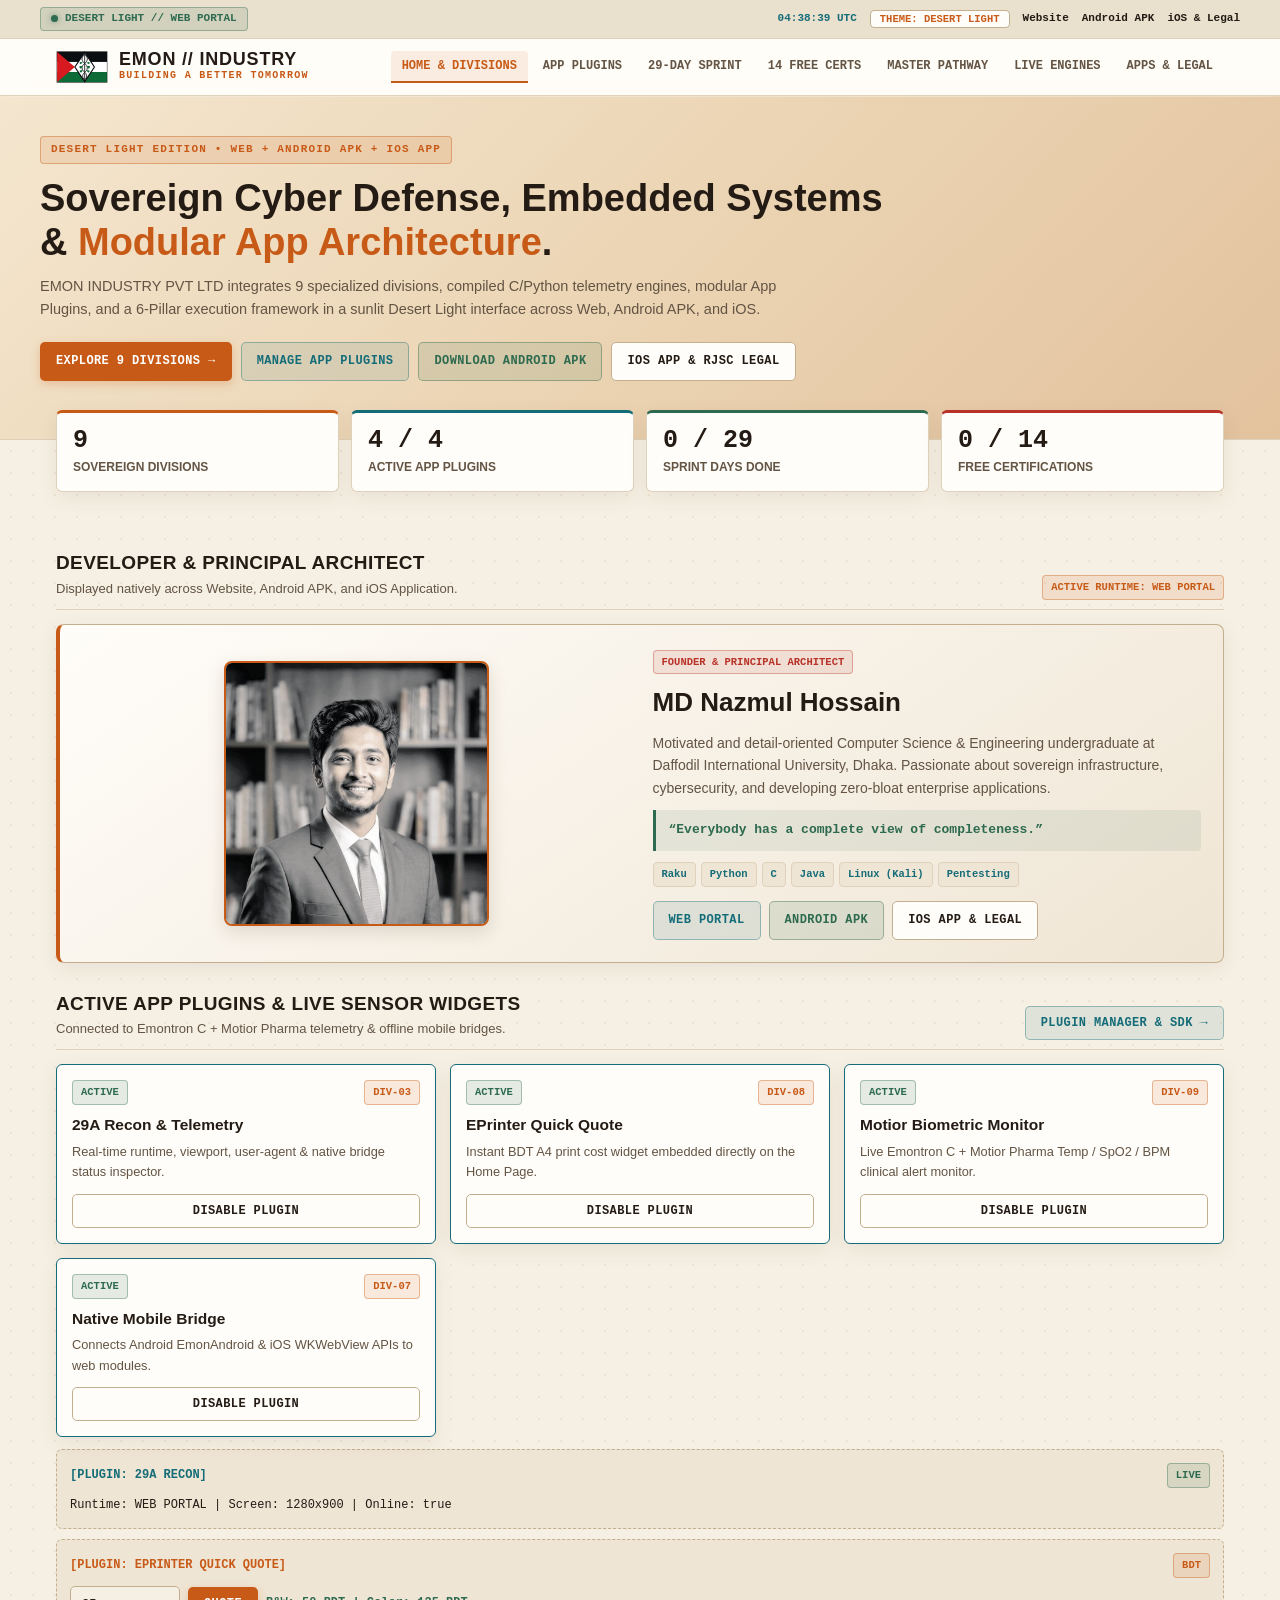
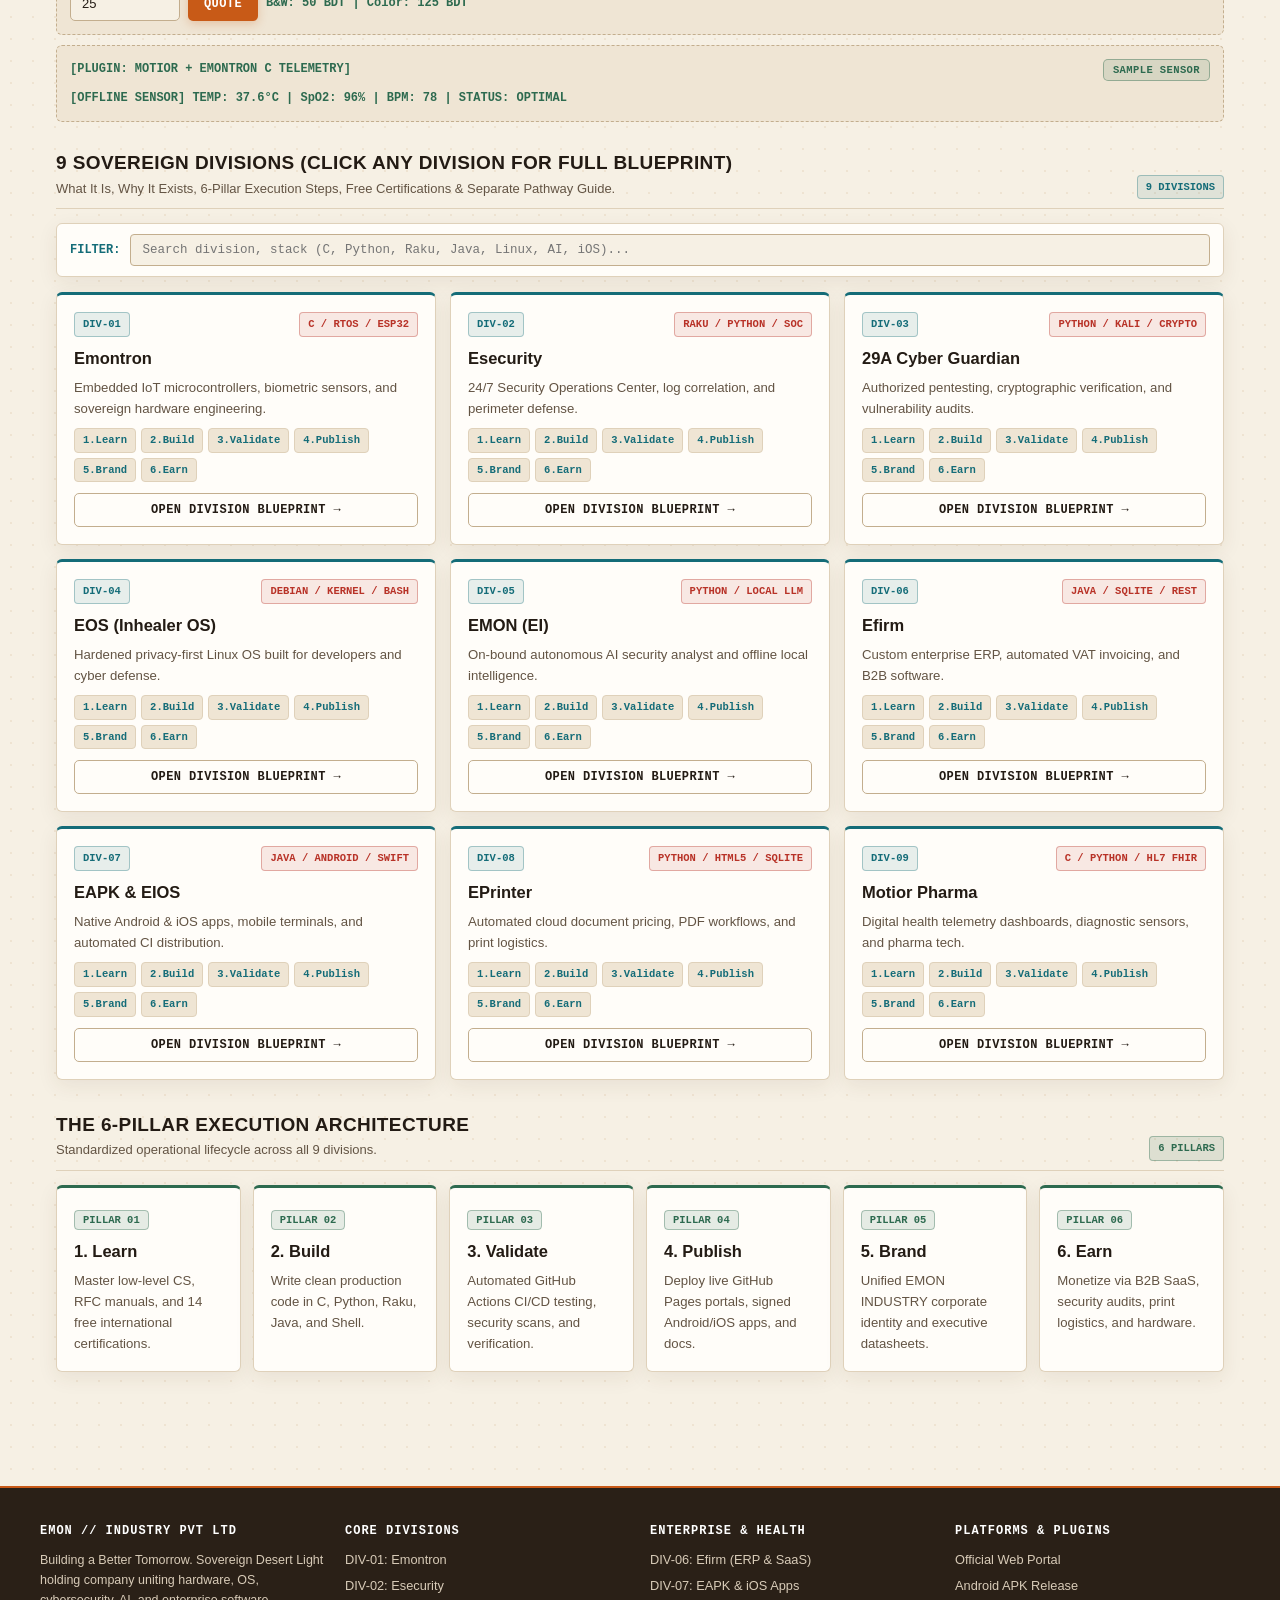
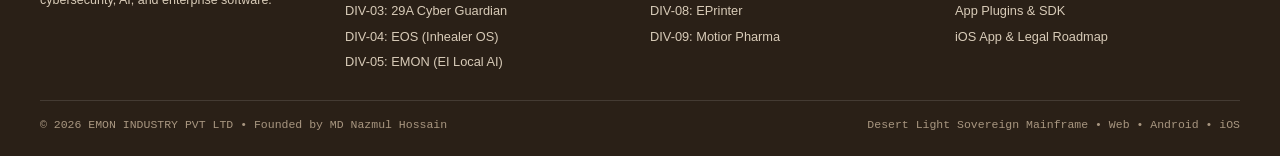
==== commit 42cd4178: "Deploy Desert Light theme across Web, Android APK & iOS" ====
--- a/divisions/web-fullstack/index.html
+++ b/divisions/web-fullstack/index.html
@@ -3,146 +3,174 @@
 <head>
 <meta charset="UTF-8">
 <meta name="viewport" content="width=device-width,initial-scale=1.0,viewport-fit=cover">
-<meta name="theme-color" content="#070a0f">
+<meta name="theme-color" content="#f6f0e4">
 <meta name="apple-mobile-web-app-capable" content="yes">
-<meta name="apple-mobile-web-app-status-bar-style" content="black-translucent">
+<meta name="apple-mobile-web-app-status-bar-style" content="default">
 <meta name="apple-mobile-web-app-title" content="EMON INDUSTRY">
 <link rel="apple-touch-icon" href="assets/founder.jpg">
 <link rel="manifest" href="manifest.json">
-<title>EMON INDUSTRY PVT LTD | Mother Holding Corporation &amp; 9 Sovereign Subsidiaries</title>
+<title>EMON INDUSTRY PVT LTD | Sovereign Desert Light Mainframe &amp; Enterprise Systems</title>
 <style>
 :root{
-  --bg:#070a0f;--panel:#0d131d;--panel2:#121a27;--bd:#1f2b3d;--bd-hi:#2e405b;
-  --orange:#ff4d00;--red:#ff2a3c;--cyan:#00e5ff;--green:#00e676;--gold:#ffb300;--txt:#e6edf7;--mut:#8fa3bf;
+  --bg:#f6f0e4;
+  --dot:rgba(176,118,58,.11);
+  --panel:#fffdf9;
+  --panel2:#efe5d4;
+  --bd:#dfd1ba;
+  --bd-hi:#c3ae8e;
+  --orange:#c85a17;
+  --orange-hi:#a9470d;
+  --red:#b83227;
+  --cyan:#146c78;
+  --green:#2d6a4f;
+  --gold:#b58324;
+  --txt:#231b14;
+  --mut:#635444;
+  --hero-bg:linear-gradient(135deg,#f4e6cf 0%,#ebd4b3 52%,#e3c29e 100%);
+  --util-bg:#eae0ce;
+  --hdr-bg:rgba(255,253,249,.94);
+  --foot-bg:#2a2017;
+  --foot-txt:#d8cbb8;
+  --term-bg:#241b13;
+  --term-txt:#7ee0a8;
+  --shadow:0 6px 20px rgba(74,52,31,.08);
   --mono:ui-monospace,SFMono-Regular,Menlo,Monaco,Consolas,"Liberation Mono",monospace;
+}
+body.dusk{
+  --bg:#1c1611;--dot:rgba(232,176,108,.07);--panel:#261e17;--panel2:#30261d;--bd:#443629;--bd-hi:#614d3b;
+  --orange:#e6732c;--orange-hi:#ff8840;--red:#e05246;--cyan:#3fb6c6;--green:#52b788;--gold:#dda13b;
+  --txt:#f5ede0;--mut:#bba994;--hero-bg:linear-gradient(135deg,#241c15 0%,#332519 55%,#3d271b 100%);
+  --util-bg:#16110d;--hdr-bg:rgba(38,30,23,.95);--foot-bg:#140f0b;--foot-txt:#b8a691;
+  --term-bg:#120e0a;--term-txt:#6ee7b7;--shadow:0 8px 24px rgba(0,0,0,.35);
 }
 *{box-sizing:border-box;margin:0;padding:0;-webkit-tap-highlight-color:transparent}
 html{scroll-behavior:smooth}
-body{background:var(--bg);background-image:radial-gradient(rgba(0,229,255,.055) 1px,transparent 1px);background-size:24px 24px;color:var(--txt);font-family:-apple-system,BlinkMacSystemFont,"Segoe UI",Roboto,Arial,sans-serif;line-height:1.6}
+body{
+  background:var(--bg);
+  background-image:radial-gradient(var(--dot) 1.2px,transparent 1.2px);
+  background-size:22px 22px;
+  color:var(--txt);
+  font-family:-apple-system,BlinkMacSystemFont,"Segoe UI",Roboto,Arial,sans-serif;
+  line-height:1.6;
+  transition:background .2s,color .2s;
+}
 a{color:var(--cyan);text-decoration:none}
 
-/* Top Utility Bar */
-.util{background:#04060a;border-bottom:1px solid var(--bd);font-family:var(--mono);font-size:11px;padding:7px 16px;color:var(--mut)}
+/* Top Sunlit Sand Utility Bar */
+.util{background:var(--util-bg);border-bottom:1px solid var(--bd);font-family:var(--mono);font-size:11px;padding:7px 16px;color:var(--mut)}
 .util-in,.nav-in,.hero-in,.wrap,.foot-in,.foot-bot{max-width:1200px;margin:auto}
 .util-in{display:flex;justify-content:space-between;align-items:center;flex-wrap:wrap;gap:8px}
-.spill{display:inline-flex;align-items:center;gap:7px;background:rgba(0,230,118,.08);border:1px solid rgba(0,230,118,.35);color:var(--green);padding:2px 10px;border-radius:3px;font-weight:700}
-.dot{width:7px;height:7px;border-radius:50%;background:var(--green);box-shadow:0 0 8px var(--green);animation:pulse 2s infinite}
+.spill{display:inline-flex;align-items:center;gap:7px;background:rgba(45,106,79,.12);border:1px solid rgba(45,106,79,.38);color:var(--green);padding:2px 10px;border-radius:4px;font-weight:800}
+.dot{width:7px;height:7px;border-radius:50%;background:var(--green);box-shadow:0 0 6px rgba(45,106,79,.6);animation:pulse 2.2s infinite}
 @keyframes pulse{0%,100%{opacity:1}50%{opacity:.4}}
-.ulinks{display:flex;gap:14px;flex-wrap:wrap;align-items:center}.ulinks a{color:#cbd5e1;font-weight:700}.ulinks a:hover{color:var(--orange)}
-
-/* Header */
-header{background:rgba(7,10,15,.95);backdrop-filter:blur(12px);border-bottom:1px solid var(--bd);position:sticky;top:0;z-index:300}
+.ulinks{display:flex;gap:13px;flex-wrap:wrap;align-items:center}
+.ulinks a{color:var(--txt);font-weight:700}.ulinks a:hover{color:var(--orange)}
+.tbtn{background:var(--panel);border:1px solid var(--bd-hi);color:var(--orange);font-family:var(--mono);font-size:10.5px;font-weight:800;padding:2px 9px;border-radius:4px;cursor:pointer}
+
+/* Sticky Limestone Header */
+header{background:var(--hdr-bg);backdrop-filter:blur(12px);border-bottom:1px solid var(--bd);position:sticky;top:0;z-index:300}
 .nav-in{padding:11px 16px;display:flex;justify-content:space-between;align-items:center;flex-wrap:wrap;gap:10px}
 .brand{display:flex;align-items:center;gap:11px;cursor:pointer}
-.b1{font-size:17.5px;font-weight:900;letter-spacing:.8px;color:#fff;line-height:1.05}
-.b2{font-family:var(--mono);font-size:10px;font-weight:700;letter-spacing:1.2px;color:var(--orange);text-transform:uppercase}
+.b1{font-size:18px;font-weight:900;letter-spacing:.8px;color:var(--txt);line-height:1.05}
+.b2{font-family:var(--mono);font-size:10px;font-weight:800;letter-spacing:1.3px;color:var(--orange);text-transform:uppercase}
 .nav{display:flex;gap:4px;overflow-x:auto;white-space:nowrap;scrollbar-width:none}
 .nav::-webkit-scrollbar{display:none}
-.nbtn{background:transparent;border:none;border-bottom:2px solid transparent;color:var(--mut);font-family:var(--mono);font-size:12px;font-weight:700;padding:8px 11px;cursor:pointer;text-transform:uppercase;transition:color .15s,background .15s}
-.nbtn:hover{color:#fff}.nbtn.active{color:var(--cyan);border-bottom-color:var(--orange);background:rgba(255,77,0,.08)}
-
-/* Mother Company Hero */
-.hero{background:linear-gradient(135deg,#070a0f 0%,#0d1624 55%,#1b0d14 100%);border-bottom:1px solid var(--bd);padding:36px 16px 56px}
-.eye{display:inline-block;font-family:var(--mono);background:rgba(255,179,0,.12);border:1px solid rgba(255,179,0,.45);color:var(--gold);font-size:11px;font-weight:800;letter-spacing:1.2px;padding:4px 10px;border-radius:3px;margin-bottom:12px;text-transform:uppercase}
-.hero h1{font-size:clamp(24px,4vw,38px);font-weight:900;line-height:1.16;max-width:900px;margin-bottom:11px;color:#fff}
+.nbtn{background:transparent;border:none;border-bottom:2px solid transparent;color:var(--mut);font-family:var(--mono);font-size:12px;font-weight:700;padding:8px 11px;cursor:pointer;text-transform:uppercase;border-radius:4px 4px 0 0;transition:all .15s}
+.nbtn:hover{color:var(--txt);background:rgba(200,90,23,.06)}
+.nbtn.active{color:var(--orange);border-bottom-color:var(--orange);background:rgba(200,90,23,.1)}
+
+/* Sunlit Desert Hero */
+.hero{background:var(--hero-bg);border-bottom:1px solid var(--bd);padding:38px 16px 58px;position:relative;overflow:hidden}
+.eye{display:inline-block;font-family:var(--mono);background:rgba(200,90,23,.12);border:1px solid rgba(200,90,23,.4);color:var(--orange);font-size:11px;font-weight:800;letter-spacing:1.2px;padding:4px 10px;border-radius:4px;margin-bottom:12px;text-transform:uppercase}
+.hero h1{font-size:clamp(24px,4vw,38px);font-weight:900;line-height:1.16;max-width:860px;margin-bottom:11px;color:var(--txt)}
 .hero h1 span{color:var(--orange)}
-.hero p{font-size:14.5px;color:#b4c3d8;max-width:790px;margin-bottom:20px}
+.hero p{font-size:14.5px;color:var(--mut);max-width:760px;margin-bottom:20px;font-weight:500}
 .ctas{display:flex;gap:9px;flex-wrap:wrap}
 
 /* Buttons */
-.btn{display:inline-flex;align-items:center;justify-content:center;gap:6px;padding:9px 15px;border-radius:4px;font-family:var(--mono);font-size:12px;font-weight:800;border:1px solid transparent;cursor:pointer;text-transform:uppercase;letter-spacing:.4px;transition:transform .1s,background .15s,border-color .15s}
+.btn{display:inline-flex;align-items:center;justify-content:center;gap:6px;padding:9px 15px;border-radius:5px;font-family:var(--mono);font-size:12px;font-weight:800;border:1px solid transparent;cursor:pointer;text-transform:uppercase;letter-spacing:.4px;transition:transform .1s,background .15s,border-color .15s}
 .btn:active{transform:scale(.98)}
-.bp{background:var(--orange);color:#fff}.bp:hover{background:#e04300}
-.bc{background:rgba(0,229,255,.12);color:var(--cyan);border-color:rgba(0,229,255,.4)}.bc:hover{background:rgba(0,229,255,.2)}
-.bg{background:rgba(0,230,118,.14);color:var(--green);border-color:rgba(0,230,118,.4)}.bg:hover{background:rgba(0,230,118,.22)}
-.bs{background:var(--panel2);color:var(--txt);border-color:var(--bd-hi)}.bs:hover{border-color:var(--cyan);color:var(--cyan)}
-
-/* Metrics */
+.bp{background:var(--orange);color:#fff;box-shadow:0 3px 10px rgba(200,90,23,.25)}.bp:hover{background:var(--orange-hi)}
+.bc{background:rgba(20,108,120,.1);color:var(--cyan);border-color:rgba(20,108,120,.38)}.bc:hover{background:rgba(20,108,120,.18)}
+.bg{background:rgba(45,106,79,.12);color:var(--green);border-color:rgba(45,106,79,.4)}.bg:hover{background:rgba(45,106,79,.2)}
+.bs{background:var(--panel);color:var(--txt);border-color:var(--bd-hi)}.bs:hover{border-color:var(--orange);color:var(--orange)}
+
+/* Floating Dune Metrics */
 .mwrap{max-width:1200px;margin:-30px auto 22px;padding:0 16px;position:relative;z-index:10}
 .metrics{display:grid;grid-template-columns:repeat(auto-fit,minmax(195px,1fr));gap:12px}
-.mc{background:var(--panel);border:1px solid var(--bd);border-top:3px solid var(--orange);border-radius:5px;padding:14px 16px;box-shadow:0 8px 24px rgba(0,0,0,.45)}
-.mnum{font-family:var(--mono);font-size:24px;font-weight:900;color:#fff;line-height:1.1}.mlbl{font-size:11.5px;font-weight:700;color:var(--mut);margin-top:4px;text-transform:uppercase}
-
-/* Sections & Grids */
+.mc{background:var(--panel);border:1px solid var(--bd);border-top:3px solid var(--orange);border-radius:6px;padding:14px 16px;box-shadow:var(--shadow)}
+.mnum{font-family:var(--mono);font-size:25px;font-weight:900;color:var(--txt);line-height:1.1}.mlbl{font-size:12px;font-weight:700;color:var(--mut);margin-top:4px;text-transform:uppercase}
+
+/* Sections & Headings */
 .wrap{padding:8px 16px 64px}.sec{display:none}.sec.active{display:block;animation:fadeIn .16s ease}
 @keyframes fadeIn{from{opacity:0;transform:translateY(3px)}to{opacity:1;transform:translateY(0)}}
 .sh{display:flex;justify-content:space-between;align-items:flex-end;flex-wrap:wrap;gap:10px;margin:26px 0 14px;padding-bottom:9px;border-bottom:1px solid var(--bd)}
-.sh h2{font-size:19px;font-weight:900;color:#fff;text-transform:uppercase;letter-spacing:.5px}.sh p{font-size:13px;color:var(--mut)}
-.tag{font-family:var(--mono);font-size:10.5px;font-weight:800;padding:3px 8px;border-radius:3px;background:rgba(0,229,255,.1);border:1px solid rgba(0,229,255,.3);color:var(--cyan);text-transform:uppercase}
-.tr{background:rgba(255,42,60,.12);border-color:rgba(255,42,60,.35);color:#ff6b78}
-.tg{background:rgba(0,230,118,.1);border-color:rgba(0,230,118,.35);color:var(--green)}
-.to{background:rgba(255,77,0,.12);border-color:rgba(255,77,0,.4);color:var(--orange)}
-.tgold{background:rgba(255,179,0,.14);border-color:rgba(255,179,0,.45);color:var(--gold)}
-
-/* Mother Holding Banner */
-.mother-box{background:linear-gradient(145deg,#0d1420 0%,#141d2e 100%);border:1px solid var(--gold);border-left:5px solid var(--gold);border-radius:6px;padding:20px;margin-bottom:24px;box-shadow:0 10px 30px rgba(0,0,0,.45)}
-.mother-head{display:flex;justify-content:space-between;align-items:center;flex-wrap:wrap;gap:14px;padding-bottom:14px;border-bottom:1px solid var(--bd)}
-.tree-grid{display:grid;grid-template-columns:repeat(auto-fit,minmax(220px,1fr));gap:10px;margin-top:14px}
-.tree-node{background:#080c13;border:1px solid var(--bd-hi);border-radius:4px;padding:10px 12px;display:flex;align-items:center;gap:10px;cursor:pointer;transition:border-color .15s}
-.tree-node:hover{border-color:var(--gold)}
-
-/* Founder & Nerve-Design Card */
-.fcard{background:linear-gradient(145deg,var(--panel) 0%,#101826 100%);border:1px solid var(--bd-hi);border-left:4px solid var(--orange);border-radius:6px;padding:22px;display:grid;grid-template-columns:repeat(auto-fit,minmax(260px,1fr));gap:22px;align-items:start;box-shadow:0 10px 30px rgba(0,0,0,.45)}
-.fphoto{width:100%;max-width:265px;border-radius:6px;border:2px solid var(--orange);display:block;margin:auto;object-fit:cover;background:#070a0f}
-.fquote{border-left:3px solid var(--green);background:rgba(0,230,118,.06);padding:9px 13px;margin:9px 0;font-family:var(--mono);font-size:12.5px;color:var(--green);font-weight:700}
-.role-list{display:grid;grid-template-columns:repeat(auto-fit,minmax(210px,1fr));gap:6px;margin:10px 0}
-.role-item{background:#080c13;border:1px solid var(--bd);border-left:2px solid var(--cyan);padding:6px 10px;font-family:var(--mono);font-size:11.5px;color:#cbd5e1}
+.sh h2{font-size:19px;font-weight:900;color:var(--txt);text-transform:uppercase;letter-spacing:.4px}.sh p{font-size:13px;color:var(--mut)}
+.tag{font-family:var(--mono);font-size:10.5px;font-weight:800;padding:3px 8px;border-radius:4px;background:rgba(20,108,120,.1);border:1px solid rgba(20,108,120,.32);color:var(--cyan);text-transform:uppercase}
+.tr{background:rgba(184,50,39,.1);border-color:rgba(184,50,39,.35);color:var(--red)}
+.tg{background:rgba(45,106,79,.12);border-color:rgba(45,106,79,.36);color:var(--green)}
+.to{background:rgba(200,90,23,.12);border-color:rgba(200,90,23,.38);color:var(--orange)}
+
+/* Home Developer Spotlight Card */
+.fcard{background:linear-gradient(145deg,var(--panel) 0%,var(--panel2) 100%);border:1px solid var(--bd-hi);border-left:4px solid var(--orange);border-radius:8px;padding:22px;display:grid;grid-template-columns:repeat(auto-fit,minmax(250px,1fr));gap:22px;align-items:center;box-shadow:var(--shadow)}
+.fphoto{width:100%;max-width:265px;border-radius:8px;border:2px solid var(--orange);display:block;margin:auto;object-fit:cover;background:var(--panel2);box-shadow:0 6px 18px rgba(74,52,31,.15)}
+.fquote{border-left:3px solid var(--green);background:rgba(45,106,79,.09);padding:10px 13px;margin:11px 0;font-family:var(--mono);font-size:13px;color:var(--green);font-weight:800;border-radius:0 4px 4px 0}
 
 /* Plugins */
-.plg-card{background:var(--panel);border:1px solid var(--bd);border-radius:5px;padding:15px;display:flex;flex-direction:column;justify-content:space-between;transition:border-color .15s}
-.plg-card.enabled{border-color:var(--cyan)}.plg-slot{background:#090e16;border:1px dashed var(--bd-hi);border-radius:5px;padding:13px;margin-top:10px}
-
-/* Subsidiary Cards & Blueprints */
-.sbar{background:var(--panel);border:1px solid var(--bd);border-radius:5px;padding:10px 13px;margin-bottom:15px;display:flex;gap:10px;flex-wrap:wrap;align-items:center}
-.sbar input{flex:1;min-width:210px;margin:0;padding:8px 11px;border:1px solid var(--bd-hi);border-radius:4px;background:#06090e;color:#fff;font-family:var(--mono);font-size:12.5px}
-.grid{display:grid;grid-template-columns:repeat(auto-fit,minmax(300px,1fr));gap:14px}
+.plg-card{background:var(--panel);border:1px solid var(--bd);border-radius:6px;padding:15px;display:flex;flex-direction:column;justify-content:space-between;box-shadow:var(--shadow);transition:border-color .15s}
+.plg-card.enabled{border-color:var(--cyan)}
+.plg-slot{background:var(--panel2);border:1px dashed var(--bd-hi);border-radius:6px;padding:13px;margin-top:10px}
+
+/* Cards & Division Blueprints */
+.sbar{background:var(--panel);border:1px solid var(--bd);border-radius:6px;padding:10px 13px;margin-bottom:15px;display:flex;gap:10px;flex-wrap:wrap;align-items:center;box-shadow:var(--shadow)}
+.sbar input{flex:1;min-width:210px;margin:0;padding:8px 11px;border:1px solid var(--bd-hi);border-radius:4px;background:var(--bg);color:var(--txt);font-family:var(--mono);font-size:12.5px}
+.grid{display:grid;grid-template-columns:repeat(auto-fit,minmax(295px,1fr));gap:14px}
 .pgrid{display:grid;grid-template-columns:repeat(auto-fit,minmax(175px,1fr));gap:12px;margin-bottom:20px}
-.card{background:var(--panel);border:1px solid var(--bd);border-radius:5px;padding:17px}
+.card{background:var(--panel);border:1px solid var(--bd);border-radius:6px;padding:17px;box-shadow:var(--shadow)}
 .dcard{border-top:3px solid var(--cyan);cursor:pointer;display:flex;flex-direction:column;justify-content:space-between;transition:transform .15s,border-color .15s}
 .dcard:hover{transform:translateY(-2px);border-color:var(--orange)}
-.sub-logo-box{width:54px;height:40px;background:#06090e;border:1px solid var(--bd-hi);border-radius:4px;display:flex;align-items:center;justify-content:center;padding:4px;flex-shrink:0}
 .ctop{display:flex;justify-content:space-between;align-items:center;margin-bottom:8px;gap:6px;flex-wrap:wrap}
-.card h3{font-size:16.5px;font-weight:800;color:#fff;margin-bottom:4px}.card p,.card li{font-size:13.2px;color:var(--mut)}
+.card h3{font-size:16.5px;font-weight:800;color:var(--txt);margin-bottom:5px}.card p,.card li{font-size:13.2px;color:var(--mut)}
 .mini{display:flex;flex-wrap:wrap;gap:5px;margin-top:9px}
-.mini span{font-family:var(--mono);font-size:10.5px;font-weight:700;padding:3px 8px;border-radius:3px;background:#090e16;border:1px solid var(--bd-hi);color:var(--cyan)}
+.mini span{font-family:var(--mono);font-size:10.5px;font-weight:800;padding:3px 8px;border-radius:4px;background:var(--panel2);border:1px solid var(--bd);color:var(--cyan)}
 .chips{display:flex;gap:6px;overflow-x:auto;padding-bottom:8px;margin-bottom:14px}
-.chip{background:var(--panel);color:var(--mut);border:1px solid var(--bd);padding:6px 12px;border-radius:3px;font-family:var(--mono);font-size:11.5px;font-weight:700;cursor:pointer;white-space:nowrap}
+.chip{background:var(--panel);color:var(--mut);border:1px solid var(--bd);padding:6px 12px;border-radius:4px;font-family:var(--mono);font-size:11.5px;font-weight:700;cursor:pointer;white-space:nowrap}
 .chip.active{background:var(--orange);color:#fff;border-color:var(--orange)}
-.bpbox{background:var(--panel);border:1px solid var(--bd);border-left:4px solid var(--cyan);border-radius:5px;padding:17px;margin-bottom:13px}
+.bpbox{background:var(--panel);border:1px solid var(--bd);border-left:4px solid var(--cyan);border-radius:6px;padding:17px;margin-bottom:13px;box-shadow:var(--shadow)}
 .bpbox.why{border-left-color:var(--orange)}.bpbox.how{border-left-color:var(--green)}.bpbox.guide{border-left-color:var(--red)}
-.bpbox h3{font-family:var(--mono);font-size:13.5px;font-weight:800;color:#fff;text-transform:uppercase;margin-bottom:8px}
-.srow{background:#090e16;border:1px solid var(--bd);border-radius:4px;padding:9px 12px;margin-bottom:7px;font-size:13.2px;color:var(--txt)}.srow strong{color:var(--cyan)}
-.pbg{height:11px;background:#06090e;border:1px solid var(--bd);border-radius:999px;overflow:hidden;margin-top:9px}
+.bpbox h3{font-family:var(--mono);font-size:13.5px;font-weight:800;color:var(--txt);text-transform:uppercase;margin-bottom:8px}
+.srow{background:var(--panel2);border:1px solid var(--bd);border-radius:4px;padding:9px 12px;margin-bottom:7px;font-size:13.2px;color:var(--txt)}.srow strong{color:var(--cyan)}
+.pbg{height:11px;background:var(--panel2);border:1px solid var(--bd);border-radius:999px;overflow:hidden;margin-top:9px}
 .pfill{height:100%;width:0%;background:linear-gradient(90deg,var(--orange),var(--green));transition:width .25s}
 .frow{display:flex;gap:6px;flex-wrap:wrap;margin:13px 0}
 .fbtn{background:var(--panel);color:var(--mut);border:1px solid var(--bd);padding:6px 12px;border-radius:4px;font-family:var(--mono);font-size:11.5px;font-weight:700;cursor:pointer}
 .fbtn.active{background:var(--orange);color:#fff;border-color:var(--orange)}
-.day{display:flex;align-items:flex-start;gap:10px;background:var(--panel);border:1px solid var(--bd);border-radius:5px;padding:11px 13px;margin-bottom:8px;cursor:pointer}
-.day.done{border-color:var(--green);background:rgba(0,230,118,.06)}.day input{width:17px;height:17px;margin-top:2px;accent-color:var(--green)}
-input,select,textarea{width:100%;background:#06090e;border:1px solid var(--bd-hi);color:#fff;padding:9px 11px;border-radius:4px;margin-top:8px;font-size:13px}
-.out{margin-top:9px;background:#04060a;border:1px solid var(--bd);color:var(--green);border-radius:4px;padding:10px 12px;font-size:12px;white-space:pre-wrap;font-family:var(--mono)}
-footer{background:#04060a;border-top:1px solid var(--bd);color:var(--mut);padding:34px 16px 22px;margin-top:30px}
-.foot-in{display:grid;grid-template-columns:repeat(auto-fit,minmax(210px,1fr));gap:20px;padding-bottom:22px;border-bottom:1px solid var(--bd)}
+.day{display:flex;align-items:flex-start;gap:10px;background:var(--panel);border:1px solid var(--bd);border-radius:6px;padding:11px 13px;margin-bottom:8px;cursor:pointer;box-shadow:var(--shadow)}
+.day.done{border-color:var(--green);background:rgba(45,106,79,.08)}.day input{width:17px;height:17px;margin-top:2px;accent-color:var(--green)}
+input,select,textarea{width:100%;background:var(--bg);border:1px solid var(--bd-hi);color:var(--txt);padding:9px 11px;border-radius:5px;margin-top:8px;font-size:13px}
+.out{margin-top:9px;background:var(--term-bg);border:1px solid var(--bd-hi);color:var(--term-txt);border-radius:5px;padding:10px 12px;font-size:12px;white-space:pre-wrap;font-family:var(--mono)}
+footer{background:var(--foot-bg);border-top:2px solid var(--orange);color:var(--foot-txt);padding:34px 16px 22px;margin-top:30px}
+.foot-in{display:grid;grid-template-columns:repeat(auto-fit,minmax(210px,1fr));gap:20px;padding-bottom:22px;border-bottom:1px solid rgba(255,255,255,.12)}
 .foot-in h4{font-family:var(--mono);color:#fff;font-size:12px;text-transform:uppercase;letter-spacing:1px;margin-bottom:9px}
-.foot-in li{list-style:none;font-size:12.8px;margin-bottom:5px}.foot-in a{color:var(--mut)}
-.foot-bot{margin-top:15px;font-family:var(--mono);font-size:11.5px;color:#64748b;display:flex;justify-content:space-between;flex-wrap:wrap;gap:8px}
+.foot-in li{list-style:none;font-size:12.8px;margin-bottom:5px}.foot-in a{color:var(--foot-txt)}.foot-in a:hover{color:#ff9e5e}
+.foot-bot{margin-top:15px;font-family:var(--mono);font-size:11.5px;color:#a89680;display:flex;justify-content:space-between;flex-wrap:wrap;gap:8px}
 </style>
 </head>
 <body>
 <div class="util"><div class="util-in">
-  <div><span class="spill"><span class="dot"></span><span id="rtBadge">EMON INDUSTRY PVT LTD // MOTHER MAINFRAME ONLINE</span></span></div>
+  <div><span class="spill"><span class="dot"></span><span id="rtBadge">DESERT LIGHT MAINFRAME // WEB PORTAL ONLINE</span></span></div>
   <div class="ulinks">
-    <span id="utcClock" style="color:var(--cyan)"></span>
+    <span id="utcClock" style="color:var(--cyan);font-weight:700"></span>
+    <button class="tbtn" id="themeBtn" onclick="toggleTheme()">THEME: DESERT LIGHT</button>
     <a href="https://mnhemon357-cyber.github.io/emon-industry/" target="_blank">Website</a>
     <a href="https://github.com/mnhemon357-cyber/emon-industry/releases/latest" target="_blank">Android APK</a>
-    <a href="#platforms" onclick="navTo('sec-apps')">iOS App &amp; Legal</a>
-    <a href="https://github.com/mnhemon357-cyber/emon-industry" target="_blank">GitHub</a>
+    <a href="#platforms" onclick="navTo('sec-apps')">iOS &amp; Legal</a>
   </div>
 </div></div>
 
 <header><div class="nav-in">
   <div class="brand" onclick="closeBp();navTo('sec-home')">
-    <svg width="56" height="35" viewBox="0 0 116 72" xmlns="http://www.w3.org/2000/svg">
+    <svg width="52" height="32" viewBox="0 0 116 72" xmlns="http://www.w3.org/2000/svg">
       <rect x="1" y="1" width="114" height="70" fill="#0B0E11"/>
       <rect x="2" y="2" width="112" height="22.6" fill="#0B0E11"/><rect x="2" y="24.6" width="112" height="22.8" fill="#FFF"/><rect x="2" y="47.4" width="112" height="22.6" fill="#0E6B38"/>
       <polygon points="2,2 42,36 2,70" fill="#D61A1F"/><polygon points="64,3 86,36 64,69 42,36" fill="#FFF" stroke="#0B0E11" stroke-width="2.5"/>
@@ -151,10 +179,10 @@
       <path d="M64,8 C56,14 56,22 64,28 C72,34 72,42 64,48 C58,53 58,60 64,65" fill="none" stroke="#0B0E11" stroke-width="1.8"/>
       <path d="M60,26 C53,23 50,26 55,30 Z M60,35 C52,32 49,36 55,40 Z M60,44 C53,42 50,46 56,49 Z M68,26 C75,23 78,26 73,30 Z M68,35 C76,32 79,36 73,40 Z M68,44 C75,42 78,46 72,49 Z" fill="#0E6B38"/>
     </svg>
-    <div><div class="b1">EMON INDUSTRY PVT LTD</div><div class="b2">Mother Holding Corp &bull; Beyond Future</div></div>
+    <div><div class="b1">EMON // INDUSTRY</div><div class="b2">Building a Better Tomorrow</div></div>
   </div>
   <nav class="nav" id="topNav">
-    <button class="nbtn active" data-sec="sec-home" onclick="closeBp();navTo('sec-home')">Home &amp; Subsidiaries</button>
+    <button class="nbtn active" data-sec="sec-home" onclick="closeBp();navTo('sec-home')">Home &amp; Divisions</button>
     <button class="nbtn" data-sec="sec-plugins" onclick="navTo('sec-plugins')">App Plugins</button>
     <button class="nbtn" data-sec="sec-sprint" onclick="navTo('sec-sprint')">29-Day Sprint</button>
     <button class="nbtn" data-sec="sec-certs" onclick="navTo('sec-certs')">14 Free Certs</button>
@@ -165,11 +193,11 @@
 </div></header>
 
 <section class="hero"><div class="hero-in">
-  <div class="eye">MOTHER PARENT CORPORATION &bull; WEB PORTAL + ANDROID APK + iOS APP</div>
-  <h1><span>EMON INDUSTRY PVT LTD</span> — Parent Holding Company of 9 Independent Subsidiaries.</h1>
-  <p>&ldquo;Beyond Future &bull; A Company for Mankind &bull; Building a Better Tomorrow.&rdquo; Governing all 9 separate technology, security, hardware, AI, software, mobile, print, and pharmaceutical companies across Web, Android APK, and iOS.</p>
+  <div class="eye">DESERT LIGHT EDITION &bull; WEB + ANDROID APK + iOS APP</div>
+  <h1>Sovereign Cyber Defense, Embedded Systems &amp; <span>Modular App Architecture</span>.</h1>
+  <p>EMON INDUSTRY PVT LTD integrates 9 specialized divisions, compiled C/Python telemetry engines, modular App Plugins, and a 6-Pillar execution framework in a sunlit Desert Light interface across Web, Android APK, and iOS.</p>
   <div class="ctas">
-    <button class="btn bp" onclick="closeBp();navTo('sec-home');document.getElementById('motherAnchor').scrollIntoView({behavior:'smooth'})">Corporate Structure (9 Subsidiaries) &rarr;</button>
+    <button class="btn bp" onclick="closeBp();navTo('sec-home');document.getElementById('homeDivsAnchor').scrollIntoView({behavior:'smooth'})">Explore 9 Divisions &rarr;</button>
     <button class="btn bc" onclick="navTo('sec-plugins')">Manage App Plugins</button>
     <a class="btn bg" href="https://github.com/mnhemon357-cyber/emon-industry/releases/latest" target="_blank">Download Android APK</a>
     <button class="btn bs" onclick="navTo('sec-apps')">iOS App &amp; RJSC Legal</button>
@@ -177,7 +205,7 @@
 </div></section>
 
 <div class="mwrap"><div class="metrics">
-  <div class="mc" style="border-top-color:var(--gold)"><div class="mnum">1 + 9</div><div class="mlbl">Mother Corp + 9 Subsidiaries</div></div>
+  <div class="mc"><div class="mnum">9</div><div class="mlbl">Sovereign Divisions</div></div>
   <div class="mc" style="border-top-color:var(--cyan)"><div class="mnum" id="mPlg">4 / 4</div><div class="mlbl">Active App Plugins</div></div>
   <div class="mc" style="border-top-color:var(--green)"><div class="mnum" id="mSp">0 / 29</div><div class="mlbl">Sprint Days Done</div></div>
   <div class="mc" style="border-top-color:var(--red)"><div class="mnum" id="mCe">0 / 14</div><div class="mlbl">Free Certifications</div></div>
@@ -186,64 +214,19 @@
 <main class="wrap">
   <section id="sec-home" class="sec active">
     <div id="pList">
-      <!-- MOTHER COMPANY ARCHITECTURE BANNER (ON EVERY PLATFORM: WEB, ANDROID APK, iOS) -->
-      <div id="motherAnchor" class="sh">
-        <div><h2>Mother Holding Corporation &amp; Corporate Hierarchy</h2><p>EMON INDUSTRY PVT LTD is the parent mother company governing all 9 separate subsidiaries across Web, Android APK &amp; iOS.</p></div>
-        <span class="tag tgold" id="platTag">MOTHER CORP // WEB</span>
-      </div>
-      <div class="mother-box">
-        <div class="mother-head">
-          <div style="display:flex;align-items:center;gap:14px;flex-wrap:wrap">
-            <svg width="74" height="46" viewBox="0 0 116 72" xmlns="http://www.w3.org/2000/svg">
-              <rect x="1" y="1" width="114" height="70" fill="#0B0E11" stroke="#ffb300" stroke-width="2"/>
-              <rect x="2" y="2" width="112" height="22.6" fill="#0B0E11"/><rect x="2" y="24.6" width="112" height="22.8" fill="#FFF"/><rect x="2" y="47.4" width="112" height="22.6" fill="#0E6B38"/>
-              <polygon points="2,2 42,36 2,70" fill="#D61A1F"/><polygon points="64,3 86,36 64,69 42,36" fill="#FFF" stroke="#0B0E11" stroke-width="2.5"/>
-              <line x1="64" y1="5" x2="64" y2="67" stroke="#0B0E11" stroke-width="1.8"/>
-              <path d="M64,8 C72,14 72,22 64,28 C56,34 56,42 64,48 C70,53 70,60 64,65" fill="none" stroke="#0B0E11" stroke-width="1.8"/>
-              <path d="M64,8 C56,14 56,22 64,28 C72,34 72,42 64,48 C58,53 58,60 64,65" fill="none" stroke="#0B0E11" stroke-width="1.8"/>
-              <path d="M60,26 C53,23 50,26 55,30 Z M60,35 C52,32 49,36 55,40 Z M60,44 C53,42 50,46 56,49 Z M68,26 C75,23 78,26 73,30 Z M68,35 C76,32 79,36 73,40 Z M68,44 C75,42 78,46 72,49 Z" fill="#0E6B38"/>
-            </svg>
-            <div>
-              <span class="tag tgold" style="margin-bottom:5px;display:inline-block">PARENT MOTHER COMPANY (HOLDING GROUP)</span>
-              <h2 style="font-size:22px;color:#fff;line-height:1.15">EMON INDUSTRY PVT LTD</h2>
-              <p style="font-family:var(--mono);font-size:12px;color:var(--gold)">Motto: &ldquo;Beyond Future&rdquo; &bull; &ldquo;A Company for Mankind&rdquo; &bull; &ldquo;Vibe with Frequency&rdquo;</p>
-            </div>
-          </div>
-          <div style="font-family:var(--mono);font-size:11.5px;color:#cbd5e1;text-align:right">
-            <div><strong style="color:var(--green)">STATUS:</strong> ACTIVE MOTHER MAINFRAME</div>
-            <div><strong style="color:var(--cyan)">SUBSIDIARIES:</strong> 9 SEPARATE ENTITIES</div>
-          </div>
-        </div>
-        <div class="tree-grid" id="motherTree"></div>
-      </div>
-
       <!-- DEVELOPER / FOUNDER INFORMATION ON HOME PAGE OF EVERY PLATFORM -->
       <div class="sh">
-        <div><h2>Founder, Managing Director &amp; Principal Architect</h2><p>Nerve Design &amp; Brain Documentation &mdash; Displayed across Website, Android APK &amp; iOS App.</p></div>
-        <span class="tag to">WHOAMI // SYSTEMINFO</span>
+        <div><h2>Developer &amp; Principal Architect</h2><p>Displayed natively across Website, Android APK, and iOS Application.</p></div>
+        <span class="tag to" id="platTag">PLATFORM: WEB</span>
       </div>
       <div class="fcard" style="margin-bottom:26px">
+        <div><img class="fphoto" id="fImg" alt="MD Nazmul Hossain — Founder & Principal Architect"></div>
         <div>
-          <img class="fphoto" id="fImg" alt="MD Nazmul Hossain — Founder & Managing Director, EMON INDUSTRY PVT LTD">
-          <div style="text-align:center;margin-top:10px;font-family:var(--mono);font-size:11px;color:var(--gold)">MD &ldquo;EMON INDUSTRY PVT LTD&rdquo;</div>
-        </div>
-        <div>
-          <span class="tag tr" style="margin-bottom:8px;display:inline-block">FOUNDER &amp; MANAGING DIRECTOR</span>
-          <h2 style="font-size:26px;color:#fff;margin-bottom:6px">MD Nazmul Hossain <span style="font-size:14px;color:var(--cyan);font-family:var(--mono)">(MD EMON)</span></h2>
-          <p style="font-size:13.8px;color:#cbd5e1;margin-bottom:8px">Computer Science Engineer (Daffodil International University, Dhaka) &amp; Linux user passionate about programming, web-designing, cybersecurity, and building zero-bloat sovereign systems under <strong>EMON INDUSTRY PVT LTD</strong>.</p>
-          <div class="fquote">&ldquo;Everybody has a complete view of completeness.&rdquo; &mdash; &ldquo;Everything starts from someone of thought.&rdquo;</div>
-          <div class="fquote" style="border-left-color:var(--cyan);color:var(--cyan)">&ldquo;Errors make whatever beautiful. Discipline makes whatever beautiful.&rdquo;</div>
-          <div class="role-list">
-            <div class="role-item">01. System Engineer</div>
-            <div class="role-item">02. Cyber Security Expert</div>
-            <div class="role-item">03. Security Automation Engineer</div>
-            <div class="role-item">04. Penetration Tester</div>
-            <div class="role-item">05. SOC Developer</div>
-            <div class="role-item">06. System Architecture &amp; SecOps</div>
-            <div class="role-item">07. Android Security Assessment</div>
-            <div class="role-item">08. MD — EMON INDUSTRY PVT LTD</div>
-          </div>
-          <div class="mini"><span>Raku (Perl 6)</span><span>C</span><span>Python</span><span>Java</span><span>Bash / Zsh</span><span>Linux (Kali)</span></div>
+          <span class="tag tr" style="margin-bottom:8px;display:inline-block">FOUNDER &amp; PRINCIPAL ARCHITECT</span>
+          <h2 style="font-size:26px;color:var(--txt);margin-bottom:8px">MD Nazmul Hossain</h2>
+          <p style="font-size:14px;color:var(--mut);margin-bottom:9px">Motivated and detail-oriented Computer Science &amp; Engineering undergraduate at Daffodil International University, Dhaka. Passionate about sovereign infrastructure, cybersecurity, and developing zero-bloat enterprise applications.</p>
+          <div class="fquote">&ldquo;Everybody has a complete view of completeness.&rdquo;</div>
+          <div class="mini"><span>Raku</span><span>Python</span><span>C</span><span>Java</span><span>Linux (Kali)</span><span>Pentesting</span></div>
           <div style="display:flex;gap:8px;flex-wrap:wrap;margin-top:14px">
             <a class="btn bc" href="https://mnhemon357-cyber.github.io/emon-industry/" target="_blank">Web Portal</a>
             <a class="btn bg" href="https://github.com/mnhemon357-cyber/emon-industry/releases/latest" target="_blank">Android APK</a>
@@ -260,44 +243,40 @@
       <div class="grid" id="homePluginsGrid" style="margin-bottom:12px"></div>
       <div id="activePluginWidgets" style="margin-bottom:26px"></div>
 
-      <!-- 9 SEPARATE SUBSIDIARY COMPANIES -->
+      <!-- 9 HOSTED DIVISIONS -->
       <div id="homeDivsAnchor" class="sh">
-        <div><h2>9 Separate Subsidiary Companies (Under EMON INDUSTRY PVT LTD)</h2><p>Each subsidiary carries its custom emblem, standalone operational scope, 6-Pillar blueprint, free certifications &amp; pathway.</p></div>
-        <span class="tag tgold">9 Subsidiaries</span>
+        <div><h2>9 Sovereign Divisions (Click Any Division for Full Blueprint)</h2><p>What It Is, Why It Exists, 6-Pillar Execution Steps, Free Certifications &amp; Separate Pathway Guide.</p></div>
+        <span class="tag">9 Divisions</span>
       </div>
       <div class="sbar">
-        <strong style="font-family:var(--mono);font-size:12px;color:var(--cyan)">FILTER SUBSIDIARY:</strong>
-        <input type="text" id="pSearch" placeholder="Search subsidiary (Emontron, Esecurity, 29A, EOS, EI, Efirm, EAPK, EPrinter, Motior)..." oninput="renderDivs()">
+        <strong style="font-family:var(--mono);font-size:12px;color:var(--cyan)">FILTER:</strong>
+        <input type="text" id="pSearch" placeholder="Search division, stack (C, Python, Raku, Java, Linux, AI, iOS)..." oninput="renderDivs()">
       </div>
       <div class="grid" id="divsGrid"></div>
 
       <!-- 6 PILLARS -->
       <div class="sh" style="margin-top:30px">
-        <div><h2>The 6-Pillar Corporate Execution Architecture</h2><p>Standardized operational lifecycle enforced by EMON INDUSTRY PVT LTD across all 9 subsidiaries.</p></div>
+        <div><h2>The 6-Pillar Execution Architecture</h2><p>Standardized operational lifecycle across all 9 divisions.</p></div>
         <span class="tag tg">6 Pillars</span>
       </div>
       <div class="pgrid" id="pillarsGrid"></div>
     </div>
 
-    <!-- DEDICATED SUBSIDIARY PORTAL & BLUEPRINT VIEW -->
+    <!-- DEDICATED DIVISION BLUEPRINT VIEW -->
     <div id="bpView" style="display:none">
       <div style="display:flex;justify-content:space-between;align-items:center;flex-wrap:wrap;gap:10px;margin-bottom:12px">
-        <button class="btn bp" onclick="closeBp()">&larr; Back to Mother Company &amp; All 9 Subsidiaries</button>
-        <span class="tag tgold" id="bpParentTag">SUBSIDIARY OF EMON INDUSTRY PVT LTD</span>
+        <button class="btn bp" onclick="closeBp()">&larr; Back to Home &amp; All 9 Divisions</button>
+        <span class="tag" id="bpCode">DIV-01</span>
       </div>
       <div class="chips" id="bpChips"></div>
-      <div class="card" style="border-top:3px solid var(--orange);margin-bottom:14px;display:flex;align-items:center;gap:16px;flex-wrap:wrap">
-        <div id="bpLogo" style="width:76px;height:56px;background:#06090e;border:1px solid var(--bd-hi);border-radius:6px;display:flex;align-items:center;justify-content:center;padding:6px"></div>
-        <div>
-          <span class="tag" id="bpCode" style="margin-bottom:6px;display:inline-block">SUB-01</span>
-          <h2 id="bpTitle" style="font-size:21px;color:#fff;margin-bottom:3px">Subsidiary Blueprint</h2>
-          <p id="bpSub" style="font-family:var(--mono);font-size:12.5px;color:var(--cyan)"></p>
-        </div>
-      </div>
-      <div class="bpbox"><h3>1. What Is This Subsidiary? (Technical Architecture &amp; Scope)</h3><p id="bpWhat" style="color:var(--txt)"></p></div>
+      <div class="card" style="border-top:3px solid var(--orange);margin-bottom:14px">
+        <h2 id="bpTitle" style="font-size:21px;color:var(--txt);margin-bottom:4px">Division Blueprint</h2>
+        <p id="bpSub" style="font-family:var(--mono);font-size:12.5px;color:var(--cyan);font-weight:700"></p>
+      </div>
+      <div class="bpbox"><h3>1. What Is It? (Technical Architecture &amp; Scope)</h3><p id="bpWhat" style="color:var(--txt)"></p></div>
       <div class="bpbox why"><h3>2. Why Is It Needed? (Strategic Problem &amp; Revenue Model)</h3><p id="bpWhy" style="color:var(--txt)"></p></div>
       <div class="bpbox how"><h3>3. How to Complete It (Step-by-Step Across All 6 Pillars)</h3><div id="bpHow"></div></div>
-      <div class="bpbox"><h3>4. Free Provided Certifications for This Subsidiary</h3><div class="grid" id="bpCerts" style="margin-top:10px"></div></div>
+      <div class="bpbox"><h3>4. Free Provided Certifications for This Division</h3><div class="grid" id="bpCerts" style="margin-top:10px"></div></div>
       <div class="bpbox guide"><h3>5. Separate Full Pathway Guide (Zero-to-Enterprise Roadmap)</h3><div id="bpGuide"></div></div>
     </div>
   </section>
@@ -313,7 +292,7 @@
       <h3>Register Custom App Plugin (Persisted Offline)</h3>
       <p>Add your own modular plugin card &amp; command hook to the Home Page across Web, Android &amp; iOS.</p>
       <input type="text" id="newPlgName" placeholder="Plugin Name (e.g., Kali Nmap Quick Parser)">
-      <input type="text" id="newPlgDiv" placeholder="Target Subsidiary (e.g., 29A Cyber Guardian)">
+      <input type="text" id="newPlgDiv" placeholder="Target Division (e.g., 29A Cyber Guardian)">
       <textarea id="newPlgDesc" rows="2" placeholder="Plugin function or command output..."></textarea>
       <button class="btn bp" style="margin-top:10px" onclick="addCustomPlugin()">Install Plugin to Home Page</button>
     </div>
@@ -322,7 +301,7 @@
   <!-- 29-DAY SPRINT -->
   <section id="sec-sprint" class="sec">
     <div class="sh"><div><h2>29-Day Sovereign Execution Sprint</h2><p>Auto-saved offline across Web, Android APK &amp; iOS.</p></div><button class="btn bs" onclick="resetSp()">Reset</button></div>
-    <div class="card" style="margin-bottom:13px"><strong id="spTxt" style="color:#fff">Progress: 0 / 29 Days (0%)</strong><div class="pbg"><div class="pfill" id="spBar"></div></div></div>
+    <div class="card" style="margin-bottom:13px"><strong id="spTxt" style="color:var(--txt)">Progress: 0 / 29 Days (0%)</strong><div class="pbg"><div class="pfill" id="spBar"></div></div></div>
     <div class="frow">
       <button class="fbtn active" onclick="filtSp('all',this)">All 29 Days</button>
       <button class="fbtn" onclick="filtSp('w1',this)">Week 1 (1–7)</button>
@@ -341,17 +320,17 @@
 
   <!-- MASTER PATHWAY -->
   <section id="sec-pathway" class="sec">
-    <div class="sh"><div><h2>Master Zero-to-Global Pathway Guide</h2><p>Complete engineering progression from bare-metal C and Linux to global holding operations under EMON INDUSTRY PVT LTD.</p></div><span class="tag">6 Stages</span></div>
+    <div class="sh"><div><h2>Master Zero-to-Global Pathway Guide</h2><p>Complete engineering progression from bare-metal C and Linux to global holding operations.</p></div><span class="tag">6 Stages</span></div>
     <div id="pathList"></div>
   </section>
 
   <!-- LIVE ENGINES -->
   <section id="sec-engines" class="sec">
-    <div class="sh"><div><h2>Live Subsidiary Engines (SQLite + C Telemetry + Offline Mobile)</h2><p>Connected directly to local SQLite server.py, Emontron C sensor node, and Motior Pharma.</p></div><button class="btn bc" onclick="loadDbStats()">Refresh SQLite Logs</button></div>
+    <div class="sh"><div><h2>Live Division Engines (SQLite + C Telemetry + Offline Mobile)</h2><p>Connected directly to local SQLite server.py, Emontron C sensor node, and Motior Pharma.</p></div><button class="btn bc" onclick="loadDbStats()">Refresh SQLite Logs</button></div>
     <div class="grid">
-      <div class="card"><div class="ctop"><h3>EPrinter Cloud Quote</h3><span class="tag tr">SUB-08</span></div><p>Instant A4 print pricing saved to SQLite.</p><input type="number" id="pg" value="50" min="1"><select id="pm"><option value="bw">Black &amp; White (2 BDT/page)</option><option value="color">Color Laser (5 BDT/page)</option></select><button class="btn bp" style="width:100%;margin-top:9px" onclick="qCalc()">Calculate &amp; Log Quote</button><div class="out" id="qOut">Ready...</div></div>
-      <div class="card"><div class="ctop"><h3>29A &amp; Motior Live Telemetry</h3><span class="tag tr">SUB-01 / 03 / 09</span></div><p>Run 29A SHA-256 audit &amp; Emontron C vitals.</p><button class="btn bp" style="width:100%;margin-top:9px" onclick="audit()">Run 29A Audit</button><button class="btn bc" style="width:100%;margin-top:7px" onclick="pullTelemetry()">Read Emontron + Motior Vitals</button><div class="out" id="aOut">Ready...</div></div>
-      <div class="card"><div class="ctop"><h3>Efirm Client Desk</h3><span class="tag tr">SUB-06</span></div><p>Dispatch project inquiries to SQLite DB.</p><input type="text" id="cn" placeholder="Name / Company"><input type="email" id="ce" placeholder="Email"><textarea id="cm" rows="2" placeholder="Project scope"></textarea><button class="btn bp" style="width:100%;margin-top:9px" onclick="inq()">Submit Inquiry</button><div class="out" id="iOut">SQLite &amp; Offline Relay Ready.</div></div>
+      <div class="card"><div class="ctop"><h3>EPrinter Cloud Quote</h3><span class="tag tr">DIV-08</span></div><p>Instant A4 print pricing saved to SQLite.</p><input type="number" id="pg" value="50" min="1"><select id="pm"><option value="bw">Black &amp; White (2 BDT/page)</option><option value="color">Color Laser (5 BDT/page)</option></select><button class="btn bp" style="width:100%;margin-top:9px" onclick="qCalc()">Calculate &amp; Log Quote</button><div class="out" id="qOut">Ready...</div></div>
+      <div class="card"><div class="ctop"><h3>29A &amp; Motior Live Telemetry</h3><span class="tag tr">DIV-01 / 03 / 09</span></div><p>Run 29A SHA-256 audit &amp; Emontron C vitals.</p><button class="btn bp" style="width:100%;margin-top:9px" onclick="audit()">Run 29A Audit</button><button class="btn bc" style="width:100%;margin-top:7px" onclick="pullTelemetry()">Read Emontron + Motior Vitals</button><div class="out" id="aOut">Ready...</div></div>
+      <div class="card"><div class="ctop"><h3>Efirm Client Desk</h3><span class="tag tr">DIV-06</span></div><p>Dispatch project inquiries to SQLite DB.</p><input type="text" id="cn" placeholder="Name / Company"><input type="email" id="ce" placeholder="Email"><textarea id="cm" rows="2" placeholder="Project scope"></textarea><button class="btn bp" style="width:100%;margin-top:9px" onclick="inq()">Submit Inquiry</button><div class="out" id="iOut">SQLite &amp; Offline Relay Ready.</div></div>
     </div>
     <div class="card" style="margin-top:14px;border-top:3px solid var(--green)">
       <div class="ctop"><h3>SQLite Mainframe Persistence Feed (emon_mainframe.db)</h3><span class="tag tg" id="dbCountTag">LIVE DB</span></div>
@@ -361,33 +340,48 @@
 
   <!-- APPS & LEGAL -->
   <section id="sec-apps" class="sec">
-    <div class="sh"><div><h2>Multi-Platform Apps: Website, Android APK &amp; iOS Application</h2><p>EMON INDUSTRY PVT LTD &amp; all 9 subsidiaries deployed across browsers, Android devices, and iPhone/iPad.</p></div><span class="tag tg">Web + Android + iOS</span></div>
+    <div class="sh"><div><h2>Multi-Platform Apps: Website, Android APK &amp; iOS Application</h2><p>Unified Desert Light codebase deployed across browsers, Android devices, and iPhone/iPad.</p></div><span class="tag tg">Web + Android + iOS</span></div>
     <div class="grid" style="margin-bottom:24px">
-      <div class="card"><div class="ctop"><h3>Live Web Portal</h3><span class="tag">GitHub Pages + PWA</span></div><p>Mother holding portal with Service Worker offline caching and all 9 subsidiary portals.</p><div style="margin-top:11px"><a class="btn bp" href="https://mnhemon357-cyber.github.io/emon-industry/" target="_blank">Open Live Website &rarr;</a></div></div>
-      <div class="card"><div class="ctop"><h3>Android Native App (EAPK)</h3><span class="tag tg">APK Release</span></div><p>Native Android WebView app for EMON INDUSTRY PVT LTD with JS plugin bridge and offline storage.</p><div style="margin-top:11px"><a class="btn bg" href="https://github.com/mnhemon357-cyber/emon-industry/releases/latest" target="_blank">Download Android .APK &rarr;</a></div></div>
+      <div class="card"><div class="ctop"><h3>Live Web Portal</h3><span class="tag">GitHub Pages + PWA</span></div><p>Desert Light sovereign portal with Service Worker offline caching.</p><div style="margin-top:11px"><a class="btn bp" href="https://mnhemon357-cyber.github.io/emon-industry/" target="_blank">Open Live Website &rarr;</a></div></div>
+      <div class="card"><div class="ctop"><h3>Android Native App (EAPK)</h3><span class="tag tg">APK Release</span></div><p>Native Android WebView app with sunlit status bar, JS plugin bridge &amp; offline storage.</p><div style="margin-top:11px"><a class="btn bg" href="https://github.com/mnhemon357-cyber/emon-industry/releases/latest" target="_blank">Download Android .APK &rarr;</a></div></div>
       <div class="card"><div class="ctop"><h3>iOS Application (iPhone &amp; iPad)</h3><span class="tag">Swift WKWebView + PWA</span></div><p>Install on iOS via Safari (<strong>Share &rarr; Add to Home Screen</strong>) or download the Swift <code>.ipa</code> artifact from GitHub Actions.</p><div style="margin-top:11px"><a class="btn bc" href="https://github.com/mnhemon357-cyber/emon-industry/actions" target="_blank">View iOS .IPA Builds &rarr;</a></div></div>
     </div>
 
-    <div class="sh"><div><h2>Mother Company Incorporation &amp; Subsidiary Governance (Bangladesh RJSC &amp; Global)</h2><p>Legal registration of EMON INDUSTRY PVT LTD as the parent holding corporation owning all 9 subsidiary brands.</p></div><span class="tag tgold">Parent + 9 Subsidiaries</span></div>
+    <div class="sh"><div><h2>Bangladesh RJSC &amp; International Incorporation</h2><p>Corporate governance, tax registration, BASIS membership, and global banking.</p></div><span class="tag">Legal &amp; Compliance</span></div>
     <div class="grid">
-      <div class="card"><h3>Phase A: Mother Company (EMON INDUSTRY PVT LTD)</h3><ul style="padding-left:18px;margin-top:8px"><li><strong>Name Clearance:</strong> Register <code>EMON INDUSTRY PVT. LTD.</code> at <code>roc.gov.bd</code>.</li><li><strong>MOA &amp; AOA Clause:</strong> Include Software, Cybersecurity, Embedded Hardware, Print, AI &amp; Health-Tech to cover all 9 subsidiaries under one parent umbrella.</li><li><strong>Incorporation:</strong> File Form IX, Form XII &amp; digital signatures for Certificate of Incorporation.</li><li><strong>Tax &amp; Trade:</strong> Obtain Company e-TIN (NBR), Trade License &amp; 13-digit BIN (VAT).</li></ul></div>
-      <div class="card"><h3>Phase B: Subsidiary Trademarks, Banking &amp; Global Scale</h3><ul style="padding-left:18px;margin-top:8px"><li><strong>DPDT Trademarks:</strong> Register all 9 subsidiary brand names &amp; logos under EMON INDUSTRY PVT LTD.</li><li><strong>Corporate Bank &amp; ERQ:</strong> Open BDT &amp; USD Export Retention Quota account + BASIS membership.</li><li><strong>Inter-Company Billing:</strong> Operate separate subsidiary ledgers consolidated into Mother Company accounts.</li><li><strong>International Holding:</strong> Expand globally via Delaware C-Corp or Singapore Pte. Ltd.</li></ul></div>
+      <div class="card"><h3>Phase A: Bangladesh Pvt. Ltd. (RJSC)</h3><ul style="padding-left:18px;margin-top:8px"><li><strong>Name Clearance:</strong> Apply at <code>roc.gov.bd</code> for EMON INDUSTRY PVT. LTD.</li><li><strong>MOA &amp; AOA:</strong> Cover Software, Cybersecurity, IoT Hardware, Print &amp; Health-Tech.</li><li><strong>Incorporation:</strong> File Form IX, Form XII &amp; digital signatures for Certificate.</li><li><strong>Tax &amp; Trade:</strong> Obtain Company e-TIN (NBR), Trade License &amp; 13-digit BIN (VAT).</li></ul></div>
+      <div class="card"><h3>Phase B: Banking, BASIS &amp; Global Scale</h3><ul style="padding-left:18px;margin-top:8px"><li><strong>Corporate Bank &amp; ERQ:</strong> Open BDT &amp; USD Export Retention Quota account.</li><li><strong>BASIS Membership:</strong> Register with BASIS for IT/software tax exemptions.</li><li><strong>Global Billing:</strong> Enable Wise Business / Payoneer / SWIFT for global clients.</li><li><strong>International Holding:</strong> Expand via Delaware C-Corp or Singapore Pte. Ltd.</li></ul></div>
     </div>
   </section>
 </main>
 
 <footer>
   <div class="foot-in">
-    <div><h4>EMON INDUSTRY PVT LTD (MOTHER CORP)</h4><p style="font-size:12.5px">&ldquo;Beyond Future &bull; A Company for Mankind.&rdquo; Parent holding company of 9 independent technology, security, hardware, AI, software, mobile, print, and health-tech subsidiaries.</p></div>
-    <div><h4>Core Tech Subsidiaries</h4><ul><li><a href="#d0" onclick="navTo('sec-home');openBp(0)">01. Emontron (Firmware &amp; Hardware)</a></li><li><a href="#d1" onclick="navTo('sec-home');openBp(1)">02. Esecurity (Cyber Defense &amp; SOC)</a></li><li><a href="#d2" onclick="navTo('sec-home');openBp(2)">03. 29A Cyber Guardian (Crypto &amp; VAPT)</a></li><li><a href="#d3" onclick="navTo('sec-home');openBp(3)">04. EOS — Inhealer OS (Environment)</a></li><li><a href="#d4" onclick="navTo('sec-home');openBp(4)">05. EMON — EI (On-Bound AI)</a></li></ul></div>
-    <div><h4>Enterprise &amp; Health Subsidiaries</h4><ul><li><a href="#d5" onclick="navTo('sec-home');openBp(5)">06. Efirm — Village Farmer (Software Firm)</a></li><li><a href="#d6" onclick="navTo('sec-home');openBp(6)">07. EAPK &amp; EIOS (Applications)</a></li><li><a href="#d7" onclick="navTo('sec-home');openBp(7)">08. EPrinter — Online Printer (A4 Web)</a></li><li><a href="#d8" onclick="navTo('sec-home');openBp(8)">09. Motior Pharma (System Design &amp; Health)</a></li></ul></div>
-    <div><h4>Platforms &amp; Plugins</h4><ul><li><a href="https://mnhemon357-cyber.github.io/emon-industry/" target="_blank">Official Web Portal</a></li><li><a href="https://github.com/mnhemon357-cyber/emon-industry/releases/latest" target="_blank">Android APK Release</a></li><li><a href="#plugins" onclick="navTo('sec-plugins')">App Plugins &amp; SDK</a></li><li><a href="#apps" onclick="navTo('sec-apps')">iOS App &amp; RJSC Legal</a></li></ul></div>
+    <div><h4>EMON // INDUSTRY PVT LTD</h4><p style="font-size:12.5px">Building a Better Tomorrow. Sovereign Desert Light holding company uniting hardware, OS, cybersecurity, AI, and enterprise software.</p></div>
+    <div><h4>Core Divisions</h4><ul><li><a href="#d0" onclick="navTo('sec-home');openBp(0)">DIV-01: Emontron</a></li><li><a href="#d1" onclick="navTo('sec-home');openBp(1)">DIV-02: Esecurity</a></li><li><a href="#d2" onclick="navTo('sec-home');openBp(2)">DIV-03: 29A Cyber Guardian</a></li><li><a href="#d3" onclick="navTo('sec-home');openBp(3)">DIV-04: EOS (Inhealer OS)</a></li><li><a href="#d4" onclick="navTo('sec-home');openBp(4)">DIV-05: EMON (EI Local AI)</a></li></ul></div>
+    <div><h4>Enterprise &amp; Health</h4><ul><li><a href="#d5" onclick="navTo('sec-home');openBp(5)">DIV-06: Efirm (ERP &amp; SaaS)</a></li><li><a href="#d6" onclick="navTo('sec-home');openBp(6)">DIV-07: EAPK &amp; iOS Apps</a></li><li><a href="#d7" onclick="navTo('sec-home');openBp(7)">DIV-08: EPrinter</a></li><li><a href="#d8" onclick="navTo('sec-home');openBp(8)">DIV-09: Motior Pharma</a></li></ul></div>
+    <div><h4>Platforms &amp; Plugins</h4><ul><li><a href="https://mnhemon357-cyber.github.io/emon-industry/" target="_blank">Official Web Portal</a></li><li><a href="https://github.com/mnhemon357-cyber/emon-industry/releases/latest" target="_blank">Android APK Release</a></li><li><a href="#plugins" onclick="navTo('sec-plugins')">App Plugins &amp; SDK</a></li><li><a href="#apps" onclick="navTo('sec-apps')">iOS App &amp; Legal Roadmap</a></li></ul></div>
   </div>
-  <div class="foot-bot"><span>&copy; 2026 EMON INDUSTRY PVT LTD &bull; Parent Mother Company &bull; MD Nazmul Hossain</span><span>Unified Mother Mainframe &bull; Web &bull; Android &bull; iOS</span></div>
+  <div class="foot-bot"><span>&copy; 2026 EMON INDUSTRY PVT LTD &bull; Founded by MD Nazmul Hossain</span><span>Desert Light Sovereign Mainframe &bull; Web &bull; Android &bull; iOS</span></div>
 </footer>
 
 <script>
 document.getElementById("fImg").src="[data-uri]";
+
+function applyTheme(mode){
+  const isDusk = mode === "dusk";
+  document.body.classList.toggle("dusk", isDusk);
+  const btn = document.getElementById("themeBtn");
+  if(btn) btn.textContent = isDusk ? "THEME: DESERT DUSK" : "THEME: DESERT LIGHT";
+  const meta = document.querySelector('meta[name="theme-color"]');
+  if(meta) meta.setAttribute("content", isDusk ? "#1c1611" : "#f6f0e4");
+}
+applyTheme(localStorage.getItem("emon_theme") || "light");
+function toggleTheme(){
+  const next = document.body.classList.contains("dusk") ? "light" : "dusk";
+  localStorage.setItem("emon_theme", next);
+  applyTheme(next);
+}
 
 if ("serviceWorker" in navigator && (location.protocol === "https:" || location.protocol === "http:")) {
   navigator.serviceWorker.register("./sw.js").catch(() => {});
@@ -401,8 +395,8 @@
 } else if (window.navigator.standalone) {
   platformName = "iOS HOME SCREEN APP";
 }
-document.getElementById("rtBadge").textContent = "EMON INDUSTRY PVT LTD // " + platformName;
-document.getElementById("platTag").textContent = "MOTHER CORP // " + platformName.split("//")[0].trim();
+document.getElementById("rtBadge").textContent = "DESERT LIGHT // " + platformName;
+document.getElementById("platTag").textContent = "ACTIVE RUNTIME: " + platformName.split("//")[0].trim();
 
 setInterval(() => {
   const el = document.getElementById("utcClock");
@@ -411,24 +405,11 @@
 
 function navTo(id){document.querySelectorAll(".sec").forEach(s=>s.classList.remove("active"));document.querySelectorAll(".nbtn").forEach(b=>b.classList.toggle("active",b.dataset.sec===id));const el=document.getElementById(id);if(el)el.classList.add("active");window.scrollTo({top:0,behavior:"smooth"})}
 
-/* HAND-TRACED VECTOR SVG EMBLEMS FROM YOUR NOTEBOOK SKETCHES (Pages 4, 5 & 6) */
-const LOGOS = {
-  emontron: `<svg width="46" height="32" viewBox="0 0 64 44" xmlns="http://www.w3.org/2000/svg"><line x1="2" y1="14" x2="16" y2="14" stroke="#00e5ff" stroke-width="2.2"/><line x1="2" y1="30" x2="16" y2="30" stroke="#00e5ff" stroke-width="2.2"/><polygon points="16,5 50,22 16,39" fill="none" stroke="#ff4d00" stroke-width="2.4"/><line x1="50" y1="22" x2="62" y2="22" stroke="#00e676" stroke-width="2.2"/><text x="21" y="18" fill="#fff" font-size="8" font-family="monospace">+</text><text x="21" y="32" fill="#fff" font-size="8" font-family="monospace">-</text><text x="31" y="25" fill="#00e5ff" font-size="9" font-family="monospace" font-weight="bold">e</text></svg>`,
-  esecurity: `<svg width="46" height="32" viewBox="0 0 64 44" xmlns="http://www.w3.org/2000/svg"><polygon points="32,4 54,24 32,40 24,26 10,24" fill="none" stroke="#00e5ff" stroke-width="2.3"/><polygon points="32,12 45,24 32,33" fill="rgba(255,77,0,0.25)" stroke="#ff4d00" stroke-width="1.8"/></svg>`,
-  guardian29a: `<svg width="46" height="32" viewBox="0 0 64 44" xmlns="http://www.w3.org/2000/svg"><rect x="4" y="4" width="56" height="36" fill="none" stroke="#2e405b" stroke-width="1.8"/><polygon points="8,8 56,36 56,8 8,36" fill="none" stroke="#ff4d00" stroke-width="2.3"/><line x1="32" y1="6" x2="32" y2="38" stroke="#00e5ff" stroke-width="1.8"/></svg>`,
-  eos: `<svg width="46" height="32" viewBox="0 0 64 44" xmlns="http://www.w3.org/2000/svg"><rect x="6" y="4" width="52" height="36" fill="none" stroke="#2e405b" stroke-width="1.8"/><polygon points="32,6 42,22 56,28 32,38 12,26 24,18" fill="none" stroke="#00e676" stroke-width="2.2"/><line x1="12" y1="26" x2="56" y2="28" stroke="#00e5ff" stroke-width="1.6"/><line x1="32" y1="6" x2="32" y2="38" stroke="#ff4d00" stroke-width="1.6"/></svg>`,
-  ei: `<svg width="46" height="32" viewBox="0 0 64 44" xmlns="http://www.w3.org/2000/svg"><rect x="10" y="4" width="44" height="36" rx="3" fill="none" stroke="#00e5ff" stroke-width="2.2"/><rect x="15" y="9" width="34" height="26" fill="#090e16" stroke="#2e405b" stroke-width="1.4"/><line x1="21" y1="17" x2="27" y2="17" stroke="#00e676" stroke-width="2"/><line x1="24" y1="14" x2="24" y2="20" stroke="#00e676" stroke-width="2"/><line x1="37" y1="17" x2="43" y2="17" stroke="#ff4d00" stroke-width="2"/><line x1="24" y1="28" x2="40" y2="28" stroke="#00e5ff" stroke-width="2"/></svg>`,
-  efirm: `<svg width="46" height="32" viewBox="0 0 64 44" xmlns="http://www.w3.org/2000/svg"><polygon points="8,18 28,5 48,18" fill="none" stroke="#ff4d00" stroke-width="2.2"/><rect x="12" y="18" width="32" height="21" fill="none" stroke="#00e5ff" stroke-width="2"/><line x1="22" y1="18" x2="22" y2="39" stroke="#2e405b" stroke-width="1.6"/><line x1="34" y1="18" x2="34" y2="39" stroke="#2e405b" stroke-width="1.6"/><line x1="12" y1="28" x2="44" y2="28" stroke="#2e405b" stroke-width="1.6"/><line x1="53" y1="10" x2="53" y2="38" stroke="#00e676" stroke-width="2"/><line x1="48" y1="18" x2="58" y2="18" stroke="#00e676" stroke-width="2"/><line x1="48" y1="27" x2="58" y2="27" stroke="#00e676" stroke-width="2"/></svg>`,
-  eapk: `<svg width="46" height="32" viewBox="0 0 64 44" xmlns="http://www.w3.org/2000/svg"><ellipse cx="32" cy="22" rx="11" ry="18" fill="none" stroke="#00e5ff" stroke-width="2.1"/><line x1="16" y1="7" x2="48" y2="37" stroke="#ff4d00" stroke-width="2.2"/><line x1="48" y1="7" x2="16" y2="37" stroke="#00e676" stroke-width="2.2"/></svg>`,
-  eprinter: `<svg width="46" height="32" viewBox="0 0 64 44" xmlns="http://www.w3.org/2000/svg"><text x="6" y="31" fill="#fff" font-size="22" font-family="monospace" font-weight="900">A4</text><path d="M40,8 C52,14 52,30 40,36" fill="none" stroke="#ff4d00" stroke-width="2.2"/><circle cx="40" cy="8" r="2.8" fill="#00e5ff"/><circle cx="49" cy="22" r="2.8" fill="#00e676"/><circle cx="40" cy="36" r="2.8" fill="#00e5ff"/></svg>`,
-  motior: `<svg width="46" height="32" viewBox="0 0 64 44" xmlns="http://www.w3.org/2000/svg"><rect x="4" y="6" width="56" height="32" fill="none" stroke="#2e405b" stroke-width="1.8"/><path d="M6,22 Q18,8 32,22 T58,22" fill="none" stroke="#00e676" stroke-width="2.2"/><path d="M6,22 Q18,36 32,22 T58,22" fill="none" stroke="#00e5ff" stroke-width="2.2"/></svg>`
-};
-
 const DEFAULT_PLUGINS = [
-  {id:"plg-29a",name:"29A Recon & Telemetry",div:"SUB-03 // 29A",desc:"Real-time runtime, viewport, user-agent & native bridge status inspector.",enabled:true,widget:"recon"},
-  {id:"plg-eprint",name:"EPrinter Quick Quote",div:"SUB-08 // EPrinter",desc:"Instant BDT A4 print cost widget embedded directly on the Home Page.",enabled:true,widget:"quote"},
-  {id:"plg-motior",name:"Motior Biometric Monitor",div:"SUB-09 // Motior",desc:"Live Emontron C + Motior Pharma Temp / SpO2 / BPM clinical alert monitor.",enabled:true,widget:"vitals"},
-  {id:"plg-bridge",name:"Native Mobile Bridge",div:"SUB-07 // EAPK+EIOS",desc:"Connects Android EmonAndroid & iOS WKWebView APIs to web modules.",enabled:true,widget:"bridge"}
+  {id:"plg-29a",name:"29A Recon & Telemetry",div:"DIV-03",desc:"Real-time runtime, viewport, user-agent & native bridge status inspector.",enabled:true,widget:"recon"},
+  {id:"plg-eprint",name:"EPrinter Quick Quote",div:"DIV-08",desc:"Instant BDT A4 print cost widget embedded directly on the Home Page.",enabled:true,widget:"quote"},
+  {id:"plg-motior",name:"Motior Biometric Monitor",div:"DIV-09",desc:"Live Emontron C + Motior Pharma Temp / SpO2 / BPM clinical alert monitor.",enabled:true,widget:"vitals"},
+  {id:"plg-bridge",name:"Native Mobile Bridge",div:"DIV-07",desc:"Connects Android EmonAndroid & iOS WKWebView APIs to web modules.",enabled:true,widget:"bridge"}
 ];
 let plugins = JSON.parse(localStorage.getItem("emon_plugins_v1") || "null") || DEFAULT_PLUGINS;
 
@@ -448,7 +429,7 @@
 
 function addCustomPlugin(){
   const n = document.getElementById("newPlgName").value.trim();
-  const d = document.getElementById("newPlgDiv").value.trim() || "SUBSIDIARY";
+  const d = document.getElementById("newPlgDiv").value.trim() || "CUSTOM";
   const desc = document.getElementById("newPlgDesc").value.trim();
   if(!n || !desc) return;
   window.EmonPlugins.register(n, d, desc);
@@ -466,7 +447,7 @@
   const cardHtml = p => `<div class="plg-card ${p.enabled?'enabled':''}">
     <div>
       <div class="ctop"><span class="tag ${p.enabled?'tg':'tr'}">${p.enabled?'ACTIVE':'DISABLED'}</span><span class="tag to">${p.div}</span></div>
-      <h3 style="font-size:15.5px;color:#fff;margin-bottom:4px">${p.name}</h3>
+      <h3 style="font-size:15.5px;color:var(--txt);margin-bottom:4px">${p.name}</h3>
       <p style="font-size:12.8px;color:var(--mut)">${p.desc}</p>
     </div>
     <button class="btn ${p.enabled?'bs':'bp'}" style="width:100%;margin-top:11px" onclick="window.EmonPlugins.toggle('${p.id}')">${p.enabled?'Disable Plugin':'Enable Plugin'}</button>
@@ -478,13 +459,13 @@
   let widgets = "";
   plugins.filter(p => p.enabled).forEach(p => {
     if(p.widget === "recon"){
-      widgets += `<div class="plg-slot"><div class="ctop"><strong style="font-family:var(--mono);font-size:12px;color:var(--cyan)">[PLUGIN: 29A CYBER GUARDIAN RECON]</strong><span class="tag tg">LIVE</span></div><div style="font-family:var(--mono);font-size:12px;color:#cbd5e1">Mother Corp: EMON INDUSTRY PVT LTD | Runtime: ${platformName} | Screen: ${window.innerWidth}x${window.innerHeight}</div></div>`;
+      widgets += `<div class="plg-slot"><div class="ctop"><strong style="font-family:var(--mono);font-size:12px;color:var(--cyan)">[PLUGIN: 29A RECON]</strong><span class="tag tg">LIVE</span></div><div style="font-family:var(--mono);font-size:12px;color:var(--txt)">Runtime: ${platformName} | Screen: ${window.innerWidth}x${window.innerHeight} | Online: ${navigator.onLine}</div></div>`;
     } else if(p.widget === "quote"){
-      widgets += `<div class="plg-slot"><div class="ctop"><strong style="font-family:var(--mono);font-size:12px;color:var(--orange)">[PLUGIN: EPRINTER ONLINE A4 QUOTE]</strong><span class="tag to">BDT</span></div><div style="display:flex;gap:8px;flex-wrap:wrap;align-items:center"><input type="number" id="qpHome" value="25" min="1" style="width:110px;margin:0"><button class="btn bp" onclick="document.getElementById('qpRes').textContent='B&W: '+(document.getElementById('qpHome').value*2)+' BDT | Color: '+(document.getElementById('qpHome').value*5)+' BDT'">Quote</button><span id="qpRes" style="font-family:var(--mono);font-size:12px;color:var(--green)">B&amp;W: 50 BDT | Color: 125 BDT</span></div></div>`;
+      widgets += `<div class="plg-slot"><div class="ctop"><strong style="font-family:var(--mono);font-size:12px;color:var(--orange)">[PLUGIN: EPRINTER QUICK QUOTE]</strong><span class="tag to">BDT</span></div><div style="display:flex;gap:8px;flex-wrap:wrap;align-items:center"><input type="number" id="qpHome" value="25" min="1" style="width:110px;margin:0"><button class="btn bp" onclick="document.getElementById('qpRes').textContent='B&W: '+(document.getElementById('qpHome').value*2)+' BDT | Color: '+(document.getElementById('qpHome').value*5)+' BDT'">Quote</button><span id="qpRes" style="font-family:var(--mono);font-size:12px;color:var(--green);font-weight:800">B&amp;W: 50 BDT | Color: 125 BDT</span></div></div>`;
     } else if(p.widget === "vitals"){
-      widgets += `<div class="plg-slot"><div class="ctop"><strong style="font-family:var(--mono);font-size:12px;color:var(--green)">[PLUGIN: MOTIOR PHARMA + EMONTRON C TELEMETRY]</strong><button class="btn bg" style="padding:4px 9px;font-size:10.5px" onclick="refreshHomeVitals()">Sample Sensor</button></div><div id="homeVitalsTxt" style="font-family:var(--mono);font-size:12px;color:var(--green)">TEMP: 36.8&deg;C | SpO2: 98% | BPM: 74 | STATUS: OPTIMAL (&ldquo;Stay healthy and warm&rdquo;)</div></div>`;
+      widgets += `<div class="plg-slot"><div class="ctop"><strong style="font-family:var(--mono);font-size:12px;color:var(--green)">[PLUGIN: MOTIOR + EMONTRON C TELEMETRY]</strong><button class="btn bg" style="padding:4px 9px;font-size:10.5px" onclick="refreshHomeVitals()">Sample Sensor</button></div><div id="homeVitalsTxt" style="font-family:var(--mono);font-size:12px;color:var(--green);font-weight:800">TEMP: 36.8&deg;C | SpO2: 98% | BPM: 74 | STATUS: OPTIMAL</div></div>`;
     } else if(p.widget === "custom"){
-      widgets += `<div class="plg-slot"><div class="ctop"><strong style="font-family:var(--mono);font-size:12px;color:var(--cyan)">[CUSTOM PLUGIN: ${p.name}]</strong><span class="tag">${p.div}</span></div><div style="font-size:12.8px;color:#e2e8f0">${p.desc}</div></div>`;
+      widgets += `<div class="plg-slot"><div class="ctop"><strong style="font-family:var(--mono);font-size:12px;color:var(--cyan)">[CUSTOM PLUGIN: ${p.name}]</strong><span class="tag">${p.div}</span></div><div style="font-size:12.8px;color:var(--txt)">${p.desc}</div></div>`;
     }
   });
   document.getElementById("activePluginWidgets").innerHTML = widgets;
@@ -503,15 +484,15 @@
     const t = (36.5 + Math.random()*1.4).toFixed(1);
     const sp = 96 + Math.floor(Math.random()*4);
     const bp = 68 + Math.floor(Math.random()*24);
-    el.textContent = `[OFFLINE SENSOR] TEMP: ${t}°C | SpO2: ${sp}% | BPM: ${bp} | STATUS: OPTIMAL ("Stay healthy and warm")`;
+    el.textContent = `[OFFLINE SENSOR] TEMP: ${t}°C | SpO2: ${sp}% | BPM: ${bp} | STATUS: OPTIMAL`;
   }
 }
 
-const PILLARS=[["PILLAR 01","1. Learn","Master low-level CS, RFC manuals, and 14 free international certifications."],["PILLAR 02","2. Build","Write clean production code in C, Python, Raku, Java, and Shell."],["PILLAR 03","3. Validate","Automated GitHub Actions CI/CD testing, security scans, and verification."],["PILLAR 04","4. Publish","Deploy live GitHub Pages portals, signed Android/iOS apps, and docs."],["PILLAR 05","5. Brand","Unified EMON INDUSTRY PVT LTD mother identity & subsidiary logos."],["PILLAR 06","6. Earn","Monetize via B2B SaaS, security audits, print logistics, and hardware."]];
+const PILLARS=[["PILLAR 01","1. Learn","Master low-level CS, RFC manuals, and 14 free international certifications."],["PILLAR 02","2. Build","Write clean production code in C, Python, Raku, Java, and Shell."],["PILLAR 03","3. Validate","Automated GitHub Actions CI/CD testing, security scans, and verification."],["PILLAR 04","4. Publish","Deploy live GitHub Pages portals, signed Android/iOS apps, and docs."],["PILLAR 05","5. Brand","Unified EMON INDUSTRY corporate identity and executive datasheets."],["PILLAR 06","6. Earn","Monetize via B2B SaaS, security audits, print logistics, and hardware."]];
 document.getElementById("pillarsGrid").innerHTML=PILLARS.map(p=>`<div class="card" style="border-top:3px solid var(--green)"><span class="tag tg">${p[0]}</span><h3 style="margin-top:8px">${p[1]}</h3><p>${p[2]}</p></div>`).join("");
 
 const CERTS=[
-  ["STEP 01","Cisco NDG Linux Unhatched","Cisco NetAcad","EOS / Inhealer OS","https://www.netacad.com/courses/linux-unhatched","Linux CLI navigation, permissions, and file systems."],
+  ["STEP 01","Cisco NDG Linux Unhatched","Cisco NetAcad","EOS / Inhealer","https://www.netacad.com/courses/linux-unhatched","Linux CLI navigation, permissions, and file systems."],
   ["STEP 02","Introduction to Cybersecurity","Cisco NetAcad","Esecurity","https://www.netacad.com/courses/introduction-to-cybersecurity","Threat landscape, malware defense, and SOC foundations."],
   ["STEP 03","Networking Basics","Cisco NetAcad","29A / Esecurity","https://www.netacad.com/courses/networking-basics","IPv4/IPv6 addressing, routers, switches, and DNS."],
   ["STEP 04","Responsive Web Design","freeCodeCamp","Efirm / EPrinter","https://www.freecodecamp.org/learn/2022/responsive-web-design/","Production HTML5 & CSS3 portals for mobile and desktop."],
@@ -524,40 +505,28 @@
   ["STEP 11","AWS Cloud Practitioner","AWS Skill Builder","Efirm / EPrinter","https://explore.skillbuilder.aws/learn/course/external/view/elearning/134/aws-cloud-practitioner-essentials","Cloud deployment, IAM security, and server hosting."],
   ["STEP 12","Elements of AI","Univ. of Helsinki","EMON (EI)","https://course.elementsofai.com/","Artificial intelligence, neural networks, and reasoning."],
   ["STEP 13","Cybersecurity Fundamentals","IBM SkillsBuild","Esecurity","https://skillsbuild.org/","Enterprise incident response, SIEM, and governance."],
-  ["STEP 14","CS50: Computer Science","Harvard Online","All 9 Subsidiaries","https://www.harvardonline.harvard.edu/course/cs50-introduction-computer-science","C memory management, algorithms, SQL, and full-stack."]
+  ["STEP 14","CS50: Computer Science","Harvard Online","All 9 Divisions","https://www.harvardonline.harvard.edu/course/cs50-introduction-computer-science","C memory management, algorithms, SQL, and full-stack."]
 ];
 
 const DIVS=[
-  {c:"SUB-01",logo:"emontron",n:"Emontron",aka:"Eelectron / Firmware",s:"C / RTOS / ESP32",r:"divisions/emontron",sh:"Embedded IoT microcontrollers, biometric sensors, and sovereign hardware firmware.",what:"Emontron (Eelectron) is EMON INDUSTRY PVT LTD's sovereign hardware and embedded firmware subsidiary engineering bare-metal C firmware (sensor_node.c), ESP32/ARM sensor nodes, and biometric telemetry interfaces.",why:"Eliminates foreign hardware dependency, feeds verified sensor telemetry to Motior Pharma and Esecurity, and generates B2B industrial IoT contracts.",how:[["1. Learn","Master C pointers, bitwise registers, and UART/I2C/SPI protocols."],["2. Build","Compile deterministic C sensor telemetry engines in ~/emon-industry/divisions/emontron/sensor_node.c."],["3. Validate","Compile with strict flags (gcc -O2 -Wall -Wextra) in CI."],["4. Publish","Release open firmware binaries, pinouts, and JSON telemetry specs."],["5. Brand","Label hardware enclosures and datasheets with the Emontron Op-Amp emblem & EMON INDUSTRY PVT LTD seal."],["6. Earn","Sell industrial IoT monitoring kits, smart meters, and biometric clinic units."]],ci:[13,9,4],g:[["Stage 1: Bare-Metal C","Master bits, bytes, bitwise masking, structs, and GCC compilation."],["Stage 2: Microcontroller Peripherals","Interface temperature, SpO2, voltage, and relays via GPIO/I2C/UART."],["Stage 3: RTOS & Secure Telemetry","Implement FreeRTOS tasks and encrypted MQTT/JSON telemetry."],["Stage 4: PCB & Commercial Pilot","Design PCBs in KiCad and deliver turnkey B2B hardware."]]},
-  {c:"SUB-02",logo:"esecurity",n:"Esecurity",aka:"Cyber Security & SOC",s:"Raku / Python / SOC",r:"divisions/esecurity",sh:"24/7 Security Operations Center, log correlation, and perimeter defense.",what:"Esecurity is EMON INDUSTRY PVT LTD's defensive cyber warfare and SOC subsidiary using Raku/Python regex engines (soc_analyzer.py), Linux packet filtering, and log correlation to block intrusions in real time.",why:"Gives SMEs, e-commerce platforms, and hospitals affordable 24/7 automated threat detection and firewall defense.",how:[["1. Learn","Master TCP/IP packet flow, Linux auth logs, and firewalling."],["2. Build","Develop log correlation parsers and IP blockers in ~/emon-industry/divisions/esecurity."],["3. Validate","Test detection rules against simulated brute-force logs in CI."],["4. Publish","Release hardening baselines and Suricata/Fail2Ban rule packs."],["5. Brand","Position Esecurity as a sovereign Managed Security Service Provider under EMON INDUSTRY PVT LTD."],["6. Earn","Charge monthly B2B SOC retainers and server hardening fees."]],ci:[1,2,6,12],g:[["Stage 1: Network & Log Core","Master OSI layers, DNS, HTTP headers, and /var/log analysis."],["Stage 2: Automated Log Correlation","Extract attacker IPs and anomalies in milliseconds."],["Stage 3: Perimeter Defense","Configure UFW/nftables, SSH keys, Fail2Ban, and Suricata."],["Stage 4: 24/7 Managed SOC","Deploy centralized SIEM monitoring under recurring SLAs."]]},
-  {c:"SUB-03",logo:"guardian29a",n:"29A Cyber Guardian",aka:"Cryptography & VAPT",s:"Python / Kali / Crypto",r:"divisions/29a-cyber-guardian",sh:"Authorized pentesting, cryptographic verification, and vulnerability audits.",what:"29A Cyber Guardian (Inheale 29A) is EMON INDUSTRY PVT LTD's offensive security research, ethical pentesting, and cryptographic assurance subsidiary built on Python (guardian_audit.py), Kali Linux, and OWASP standards.",why:"Legally audits websites, APIs, and mobile apps before criminals exploit them, building international trust for EMON INDUSTRY PVT LTD.",how:[["1. Learn","Master OWASP Top 10, network recon, and SHA-256/TLS cryptography."],["2. Build","Create SHA-256 hash verifiers and socket auditors in ~/emon-industry/divisions/29a-cyber-guardian."],["3. Validate","Run authorized scans strictly on local sandboxes and legal labs."],["4. Publish","Publish executive VAPT report templates and verification tools."],["5. Brand","Establish 29A as an elite, strictly ethical security auditing unit under EMON INDUSTRY PVT LTD."],["6. Earn","Monetize via authorized SME website/API audits and bug bounties."]],ci:[7,8,6,4],g:[["Stage 1: Recon & Protocols","Master Nmap, HTTP tampering, DNS enum, and Python sockets."],["Stage 2: Web & API Exploitation","Complete PortSwigger labs on SQLi, XSS, CSRF, IDOR, and SSRF."],["Stage 3: Cryptographic Assurance","Enforce SHA-256 integrity manifests and TLS verification."],["Stage 4: Commercial VAPT","Deliver formal vulnerability reports with remediation fixes."]]},
-  {c:"SUB-04",logo:"eos",n:"EOS (Inhealer OS)",aka:"Environment & Hardened OS",s:"Debian / Kernel / Bash",r:"divisions/eos-inhealer",sh:"Hardened privacy-first Linux OS environment built for developers and cyber defense.",what:"EOS (Inhealer OS) is EMON INDUSTRY PVT LTD's hardened Debian-based Linux workstation environment stripped of telemetry and pre-loaded with security and dev toolchains.",why:"Provides developers, analysts, and enterprise offices a fast, auditable, zero-telemetry operating system.",how:[["1. Learn","Master Linux filesystem permissions, systemd, and kernel sysctl tuning."],["2. Build","Write automated OS hardening and firewall profiles in ~/emon-industry/divisions/eos-inhealer."],["3. Validate","Verify configuration syntax in clean Linux containers."],["4. Publish","Release reproducible setup scripts and hardened dotfiles."],["5. Brand","Standardize terminal MOTD, boot splash, and EOS crystal branding."],["6. Earn","Deliver pre-hardened developer workstations and secure office servers."]],ci:[0,9,13],g:[["Stage 1: Linux & Shell Core","Master Bash scripting, systemd services, and package management."],["Stage 2: Kernel & Network Hardening","Tune sysctl.conf, enforce UFW, and lock down SSH."],["Stage 3: Encryption & MAC","Configure LUKS disk encryption and AppArmor profiles."],["Stage 4: Custom ISO Fleet","Package live-build ISOs for instant enterprise deployment."]]},
-  {c:"SUB-05",logo:"ei",n:"EMON (EI)",aka:"Emon the AI — On-Bound AI",s:"Python / Local LLM",r:"divisions/ei-onbound-ai",sh:"On-bound autonomous AI security analyst and offline local intelligence.",what:"EMON (EI — Emon the AI / On-Bound Intelligence) is EMON INDUSTRY PVT LTD's AI subsidiary running local anomaly detection, log summarization, and quantized language models directly on local hardware without cloud leaks.",why:"Enables clinics, financial firms, and security teams to analyze sensitive data offline with zero external API exposure.",how:[["1. Learn","Master Python data structures, anomaly detection, and local LLM quantization."],["2. Build","Develop offline JSON log summarizers in ~/emon-industry/divisions/ei-onbound-ai."],["3. Validate","Benchmark inference speed and deterministic JSON output accuracy."],["4. Publish","Release lightweight offline AI utilities and SOC triage scripts."],["5. Brand","Position EMON (EI) as privacy-guaranteed sovereign intelligence under EMON INDUSTRY PVT LTD."],["6. Earn","Deploy private on-premise AI document assistants for enterprises."]],ci:[11,4,5],g:[["Stage 1: Python & Math Core","Master Python, Pandas analytics, and probability basics."],["Stage 2: Deterministic AI","Build statistical outlier engines for security and health logs."],["Stage 3: Local Quantized LLMs","Run GGUF models locally via llama.cpp/Ollama over SQLite/PDFs."],["Stage 4: Air-Gapped Appliances","Package private AI search boxes for clinics and law firms."]]},
-  {c:"SUB-06",logo:"efirm",n:"Efirm (Village Farmer)",aka:"Software Firm & Enterprise ERP",s:"Java / SQLite / REST",r:"divisions/efirm",sh:"Custom enterprise ERP, automated VAT invoicing, and grassroots-to-enterprise software firm.",what:"Efirm (incorporating Village Farmer Software Firm) is EMON INDUSTRY PVT LTD's enterprise software engineering subsidiary building custom accounting, VAT invoicing, agri/retail inventory, and CRM platforms backed by SQLite (server.py).",why:"Digitizes billing, NBR VAT compliance, and inventory for retail shops, farms, wholesalers, and service firms.",how:[["1. Learn","Master OOP Java, REST APIs, ACID SQL databases, and responsive UI."],["2. Build","Engineer invoicing and ledger modules in ~/emon-industry/divisions/efirm and server.py."],["3. Validate","Verify tax rounding and database integrity via CI tests."],["4. Publish","Host live SaaS demos on GitHub Pages and local SQLite servers."],["5. Brand","Deliver polished white-labeled dashboards under Efirm / EMON INDUSTRY PVT LTD."],["6. Earn","Generate recurring B2B SaaS subscriptions and custom ERP fees."]],ci:[3,10,13],g:[["Stage 1: Frontend Engineering","Build fast mobile-first dashboards in HTML5, CSS3, and JS."],["Stage 2: Backend & SQL","Architect Java/Python REST APIs with SQLite/PostgreSQL."],["Stage 3: Auth & VAT Compliance","Implement RBAC, audit logs, and BDT/USD VAT invoicing."],["Stage 4: B2B SaaS Sales","Onboard local SMEs and global freelance clients."]]},
-  {c:"SUB-07",logo:"eapk",n:"EAPK & EIOS",aka:"Mobile Applications (Android & iOS)",s:"Java / Android / Swift",r:"divisions/eapk-mobile",sh:"Native Android & iOS applications, mobile terminals, and automated CI distribution.",what:"EAPK (with EIOS mobile companion) is EMON INDUSTRY PVT LTD's mobile applications subsidiary building native Android (Java/WebView) and iOS (SwiftUI/WKWebView + PWA) apps with offline storage, modular plugins, and cloud CI/CD compilation.",why:"Transforms every EMON INDUSTRY PVT LTD web platform into an installable offline mobile app for Android and iPhone/iPad users.",how:[["1. Learn","Master AndroidManifest, WebView bridges, SwiftUI WKWebView, and Gradle."],["2. Build","Develop native mobile apps in divisions/eapk-mobile and divisions/eios-mobile."],["3. Validate","Compile APK and iOS packages automatically on push via GitHub Actions."],["4. Publish","Distribute .apk via GitHub Releases and iOS builds via Actions/Safari PWA."],["5. Brand","Embed official EMON INDUSTRY PVT LTD & EAPK emblems across Android & iOS."],["6. Earn","Build custom Android & iOS apps, mobile POS, and field-force apps."]],ci:[13,3,4],g:[["Stage 1: Mobile Architecture","Master Gradle, AndroidManifest.xml, and SwiftUI WKWebView."],["Stage 2: Native JS Bridges","Connect HTML5/JS UI and App Plugins to native Android/iOS APIs."],["Stage 3: Icons & CI/CD","Automate vector launcher icons and GitHub Actions mobile builds."],["Stage 4: Commercial App Delivery","Publish client Android & iOS apps to stores and direct channels."]]},
-  {c:"SUB-08",logo:"eprinter",n:"EPrinter (Online Printer)",aka:"A4 Website & Print Logistics",s:"Python / HTML5 / SQLite",r:"divisions/eprinter",sh:"Automated A4 cloud document pricing, PDF workflows, and print logistics website.",what:"EPrinter (Online Printer) is EMON INDUSTRY PVT LTD's digital-to-physical print automation subsidiary featuring instant BDT A4 pricing, PDF page-count pre-flight, and SQLite order queues.",why:"Eliminates slow print shop queues with transparent mobile quotes and rapid campus/corporate batch delivery.",how:[["1. Learn","Master web forms, Python PDF page counting, and SQLite queues."],["2. Build","Create instant BDT quote calculators in server.py and web-fullstack."],["3. Validate","Test B&W vs. Color pricing rules and SQLite persistence."],["4. Publish","Deploy on GitHub Pages and inside Android & iOS apps."],["5. Brand","Place QR-code A4 instant order posters at campuses and offices."],["6. Earn","Generate daily cashflow from thesis/booklet and corporate printing."]],ci:[3,4,10],g:[["Stage 1: Instant Quote Portal","Launch transparent BDT rate calculators via QR code."],["Stage 2: PDF Pre-Flight & DB","Auto-count PDF pages in Python and log orders in SQLite."],["Stage 3: Campus & Office Routes","Establish delivery routes for universities and corporate offices."],["Stage 4: Multi-Hub Print Network","Scale to partner print hubs routed by customer location."]]},
-  {c:"SUB-09",logo:"motior",n:"Motior Pharma",aka:"System Design & Digital Health",s:"C / Python / HL7 FHIR",r:"divisions/motior-pharma",sh:"System design, digital health telemetry dashboards, diagnostic sensors & pharma tech.",what:"Motior Pharma (telemetry_engine.py) is EMON INDUSTRY PVT LTD's system-design and health-tech subsidiary linking Emontron C biometric sensors (Temp, SpO2, BPM) with real-time clinical alert thresholds and HL7 FHIR Observation JSON.",why:"Delivers affordable vital-sign telemetry (\"Stay healthy and warm\") and accurate medicine inventory management to clinics and pharmacies.",how:[["1. Learn","Master clinical vital thresholds, Pandas analytics, and HL7 FHIR schemas."],["2. Build","Develop vital alert monitors in ~/emon-industry/divisions/motior-pharma/telemetry_engine.py."],["3. Validate","Test automated critical-alert triggers against edge-case vitals."],["4. Publish","Expose /api/telemetry and /fhir/Observation REST endpoints."],["5. Brand","Maintain medical-grade reliability under EMON INDUSTRY PVT LTD."],["6. Earn","License pharmacy POS/inventory software and clinic telemetry kits."]],ci:[5,11,13],g:[["Stage 1: Health Analytics","Master Pandas validation, vital ranges, and expiry tracking."],["Stage 2: Biometric Integration","Ingest live C sensor streams into HL7 FHIR JSON alerts."],["Stage 3: Pharmacy ERP & Dashboards","Build multi-branch pharmacy stock and doctor alert portals."],["Stage 4: Clinic Network Scale","Deploy turnkey digital health systems across clinics."]]}
+  {c:"DIV-01",n:"Emontron",s:"C / RTOS / ESP32",r:"divisions/emontron",sh:"Embedded IoT microcontrollers, biometric sensors, and sovereign hardware engineering.",what:"Emontron is EMON INDUSTRY's sovereign hardware and embedded firmware division engineering bare-metal C firmware (sensor_node.c), ESP32/ARM sensor nodes, and biometric telemetry interfaces.",why:"Eliminates foreign hardware dependency, feeds verified sensor telemetry to Motior Pharma and Esecurity, and generates B2B industrial IoT contracts.",how:[["1. Learn","Master C pointers, bitwise registers, and UART/I2C/SPI protocols."],["2. Build","Compile deterministic C sensor telemetry engines in ~/emon-industry/divisions/emontron/sensor_node.c."],["3. Validate","Compile with strict flags (gcc -O2 -Wall -Wextra) in CI."],["4. Publish","Release open firmware binaries, pinouts, and JSON telemetry specs."],["5. Brand","Label hardware enclosures and datasheets with the official EMON INDUSTRY emblem."],["6. Earn","Sell industrial IoT monitoring kits, smart meters, and biometric clinic units."]],ci:[13,9,4],g:[["Stage 1: Bare-Metal C","Master bits, bytes, bitwise masking, structs, and GCC compilation."],["Stage 2: Microcontroller Peripherals","Interface temperature, SpO2, voltage, and relays via GPIO/I2C/UART."],["Stage 3: RTOS & Secure Telemetry","Implement FreeRTOS tasks and encrypted MQTT/JSON telemetry."],["Stage 4: PCB & Commercial Pilot","Design PCBs in KiCad and deliver turnkey B2B hardware."]]},
+  {c:"DIV-02",n:"Esecurity",s:"Raku / Python / SOC",r:"divisions/esecurity",sh:"24/7 Security Operations Center, log correlation, and perimeter defense.",what:"Esecurity is the defensive cyber warfare and SOC division using Raku/Python regex engines (soc_analyzer.py), Linux packet filtering, and log correlation to block intrusions in real time.",why:"Gives SMEs, e-commerce platforms, and hospitals affordable 24/7 automated threat detection and firewall defense.",how:[["1. Learn","Master TCP/IP packet flow, Linux auth logs, and firewalling."],["2. Build","Develop log correlation parsers and IP blockers in ~/emon-industry/divisions/esecurity."],["3. Validate","Test detection rules against simulated brute-force logs in CI."],["4. Publish","Release hardening baselines and Suricata/Fail2Ban rule packs."],["5. Brand","Position Esecurity as a sovereign Managed Security Service Provider."],["6. Earn","Charge monthly B2B SOC retainers and server hardening fees."]],ci:[1,2,6,12],g:[["Stage 1: Network & Log Core","Master OSI layers, DNS, HTTP headers, and /var/log analysis."],["Stage 2: Automated Log Correlation","Extract attacker IPs and anomalies in milliseconds."],["Stage 3: Perimeter Defense","Configure UFW/nftables, SSH keys, Fail2Ban, and Suricata."],["Stage 4: 24/7 Managed SOC","Deploy centralized SIEM monitoring under recurring SLAs."]]},
+  {c:"DIV-03",n:"29A Cyber Guardian",s:"Python / Kali / Crypto",r:"divisions/29a-cyber-guardian",sh:"Authorized pentesting, cryptographic verification, and vulnerability audits.",what:"29A Cyber Guardian is the offensive security research, ethical pentesting, and cryptographic assurance division built on Python (guardian_audit.py), Kali Linux, and OWASP standards.",why:"Legally audits websites, APIs, and mobile apps before criminals exploit them, building international trust for EMON INDUSTRY.",how:[["1. Learn","Master OWASP Top 10, network recon, and SHA-256/TLS cryptography."],["2. Build","Create SHA-256 hash verifiers and socket auditors in ~/emon-industry/divisions/29a-cyber-guardian."],["3. Validate","Run authorized scans strictly on local sandboxes and legal labs."],["4. Publish","Publish executive VAPT report templates and verification tools."],["5. Brand","Establish 29A as an elite, strictly ethical security auditing unit."],["6. Earn","Monetize via authorized SME website/API audits and bug bounties."]],ci:[7,8,6,4],g:[["Stage 1: Recon & Protocols","Master Nmap, HTTP tampering, DNS enum, and Python sockets."],["Stage 2: Web & API Exploitation","Complete PortSwigger labs on SQLi, XSS, CSRF, IDOR, and SSRF."],["Stage 3: Cryptographic Assurance","Enforce SHA-256 integrity manifests and TLS verification."],["Stage 4: Commercial VAPT","Deliver formal vulnerability reports with remediation fixes."]]},
+  {c:"DIV-04",n:"EOS (Inhealer OS)",s:"Debian / Kernel / Bash",r:"divisions/eos-inhealer",sh:"Hardened privacy-first Linux OS built for developers and cyber defense.",what:"EOS (Inhealer OS) is EMON INDUSTRY's hardened Debian-based Linux workstation environment stripped of telemetry and pre-loaded with security and dev toolchains.",why:"Provides developers, analysts, and enterprise offices a fast, auditable, zero-telemetry operating system.",how:[["1. Learn","Master Linux filesystem permissions, systemd, and kernel sysctl tuning."],["2. Build","Write automated OS hardening and firewall profiles in ~/emon-industry/divisions/eos-inhealer."],["3. Validate","Verify configuration syntax in clean Linux containers."],["4. Publish","Release reproducible setup scripts and hardened dotfiles."],["5. Brand","Standardize terminal MOTD, boot splash, and theme branding."],["6. Earn","Deliver pre-hardened developer workstations and secure office servers."]],ci:[0,9,13],g:[["Stage 1: Linux & Shell Core","Master Bash scripting, systemd services, and package management."],["Stage 2: Kernel & Network Hardening","Tune sysctl.conf, enforce UFW, and lock down SSH."],["Stage 3: Encryption & MAC","Configure LUKS disk encryption and AppArmor profiles."],["Stage 4: Custom ISO Fleet","Package live-build ISOs for instant enterprise deployment."]]},
+  {c:"DIV-05",n:"EMON (EI)",s:"Python / Local LLM",r:"divisions/ei-onbound-ai",sh:"On-bound autonomous AI security analyst and offline local intelligence.",what:"EMON (EI — On-Bound Intelligence) runs local anomaly detection, log summarization, and quantized language models directly on local hardware without cloud leaks.",why:"Enables clinics, financial firms, and security teams to analyze sensitive data offline with zero external API exposure.",how:[["1. Learn","Master Python data structures, anomaly detection, and local LLM quantization."],["2. Build","Develop offline JSON log summarizers in ~/emon-industry/divisions/ei-onbound-ai."],["3. Validate","Benchmark inference speed and deterministic JSON output accuracy."],["4. Publish","Release lightweight offline AI utilities and SOC triage scripts."],["5. Brand","Position EMON (EI) as privacy-guaranteed sovereign intelligence."],["6. Earn","Deploy private on-premise AI document assistants for enterprises."]],ci:[11,4,5],g:[["Stage 1: Python & Math Core","Master Python, Pandas analytics, and probability basics."],["Stage 2: Deterministic AI","Build statistical outlier engines for security and health logs."],["Stage 3: Local Quantized LLMs","Run GGUF models locally via llama.cpp/Ollama over SQLite/PDFs."],["Stage 4: Air-Gapped Appliances","Package private AI search boxes for clinics and law firms."]]},
+  {c:"DIV-06",n:"Efirm",s:"Java / SQLite / REST",r:"divisions/efirm",sh:"Custom enterprise ERP, automated VAT invoicing, and B2B software.",what:"Efirm is the enterprise software engineering and B2B SaaS division building custom accounting, VAT invoicing, inventory, and CRM platforms backed by SQLite (server.py).",why:"Digitizes billing, NBR VAT compliance, and inventory for thousands of retail shops, wholesalers, and service firms.",how:[["1. Learn","Master OOP Java, REST APIs, ACID SQL databases, and responsive UI."],["2. Build","Engineer invoicing and ledger modules in ~/emon-industry/divisions/efirm and server.py."],["3. Validate","Verify tax rounding and database integrity via CI tests."],["4. Publish","Host live SaaS demos on GitHub Pages and local SQLite servers."],["5. Brand","Deliver polished white-labeled dashboards under Efirm."],["6. Earn","Generate recurring B2B SaaS subscriptions and custom ERP fees."]],ci:[3,10,13],g:[["Stage 1: Frontend Engineering","Build fast mobile-first dashboards in HTML5, CSS3, and JS."],["Stage 2: Backend & SQL","Architect Java/Python REST APIs with SQLite/PostgreSQL."],["Stage 3: Auth & VAT Compliance","Implement RBAC, audit logs, and BDT/USD VAT invoicing."],["Stage 4: B2B SaaS Sales","Onboard local SMEs and global freelance clients."]]},
+  {c:"DIV-07",n:"EAPK & EIOS",s:"Java / Android / Swift",r:"divisions/eapk-mobile",sh:"Native Android & iOS apps, mobile terminals, and automated CI distribution.",what:"EAPK (with EIOS mobile companion) builds native Android (Java/WebView) and iOS (SwiftUI/WKWebView + PWA) apps with offline storage, modular plugins, and cloud CI/CD compilation.",why:"Transforms every EMON INDUSTRY web platform into an installable offline mobile app for Android and iPhone/iPad users.",how:[["1. Learn","Master AndroidManifest, WebView bridges, SwiftUI WKWebView, and Gradle."],["2. Build","Develop native mobile apps in divisions/eapk-mobile and divisions/eios-mobile."],["3. Validate","Compile APK and iOS packages automatically on push via GitHub Actions."],["4. Publish","Distribute .apk via GitHub Releases and iOS builds via Actions/Safari PWA."],["5. Brand","Embed official EMON INDUSTRY launcher icons across Android & iOS."],["6. Earn","Build custom Android & iOS apps, mobile POS, and field-force apps."]],ci:[13,3,4],g:[["Stage 1: Mobile Architecture","Master Gradle, AndroidManifest.xml, and SwiftUI WKWebView."],["Stage 2: Native JS Bridges","Connect HTML5/JS UI and App Plugins to native Android/iOS APIs."],["Stage 3: Icons & CI/CD","Automate vector launcher icons and GitHub Actions mobile builds."],["Stage 4: Commercial App Delivery","Publish client Android & iOS apps to stores and direct channels."]]},
+  {c:"DIV-08",n:"EPrinter",s:"Python / HTML5 / SQLite",r:"divisions/eprinter",sh:"Automated cloud document pricing, PDF workflows, and print logistics.",what:"EPrinter is EMON INDUSTRY's digital-to-physical print automation platform featuring instant BDT A4 pricing, PDF page-count pre-flight, and SQLite order queues.",why:"Eliminates slow print shop queues with transparent mobile quotes and rapid campus/corporate batch delivery.",how:[["1. Learn","Master web forms, Python PDF page counting, and SQLite queues."],["2. Build","Create instant BDT quote calculators in server.py and web-fullstack."],["3. Validate","Test B&W vs. Color pricing rules and SQLite persistence."],["4. Publish","Deploy on GitHub Pages and inside Android & iOS apps."],["5. Brand","Place QR-code instant order posters at campuses and offices."],["6. Earn","Generate daily cashflow from thesis/booklet and corporate printing."]],ci:[3,4,10],g:[["Stage 1: Instant Quote Portal","Launch transparent BDT rate calculators via QR code."],["Stage 2: PDF Pre-Flight & DB","Auto-count PDF pages in Python and log orders in SQLite."],["Stage 3: Campus & Office Routes","Establish delivery routes for universities and corporate offices."],["Stage 4: Multi-Hub Print Network","Scale to partner print hubs routed by customer location."]]},
+  {c:"DIV-09",n:"Motior Pharma",s:"C / Python / HL7 FHIR",r:"divisions/motior-pharma",sh:"Digital health telemetry dashboards, diagnostic sensors, and pharma tech.",what:"Motior Pharma (telemetry_engine.py) links Emontron C biometric sensors (Temp, SpO2, BPM) with real-time clinical alert thresholds and HL7 FHIR Observation JSON.",why:"Delivers affordable vital-sign telemetry and accurate medicine inventory management to clinics and pharmacies.",how:[["1. Learn","Master clinical vital thresholds, Pandas analytics, and HL7 FHIR schemas."],["2. Build","Develop vital alert monitors in ~/emon-industry/divisions/motior-pharma/telemetry_engine.py."],["3. Validate","Test automated critical-alert triggers against edge-case vitals."],["4. Publish","Expose /api/telemetry and /fhir/Observation REST endpoints."],["5. Brand","Maintain medical-grade reliability and clear clinical docs."],["6. Earn","License pharmacy POS/inventory software and clinic telemetry kits."]],ci:[5,11,13],g:[["Stage 1: Health Analytics","Master Pandas validation, vital ranges, and expiry tracking."],["Stage 2: Biometric Integration","Ingest live C sensor streams into HL7 FHIR JSON alerts."],["Stage 3: Pharmacy ERP & Dashboards","Build multi-branch pharmacy stock and doctor alert portals."],["Stage 4: Clinic Network Scale","Deploy turnkey digital health systems across clinics."]]}
 ];
-
-/* Render Mother Holding Tree on Home Page */
-document.getElementById("motherTree").innerHTML = DIVS.map((d, idx) => `
-  <div class="tree-node" onclick="openBp(${idx})">
-    <div style="flex-shrink:0">${LOGOS[d.logo]}</div>
-    <div>
-      <div style="font-family:var(--mono);font-size:10px;color:var(--gold);font-weight:800">${d.c} &bull; SUBSIDIARY</div>
-      <div style="font-size:13.5px;font-weight:800;color:#fff;line-height:1.2">${d.n}</div>
-      <div style="font-size:11px;color:var(--mut)">${d.aka}</div>
-    </div>
-  </div>
-`).join("");
 
 let ec=JSON.parse(localStorage.getItem("emon_c14")||"{}"),sd=JSON.parse(localStorage.getItem("emon_s29")||"{}"),wf="all";
 
 function renderDivs(){
   const q=(document.getElementById("pSearch").value||"").toLowerCase().trim();
-  document.getElementById("divsGrid").innerHTML=DIVS.filter(d=>!q||(d.n+d.aka+d.c+d.s+d.sh+d.what).toLowerCase().includes(q)).map(d=>{
+  document.getElementById("divsGrid").innerHTML=DIVS.filter(d=>!q||(d.n+d.c+d.s+d.sh+d.what).toLowerCase().includes(q)).map(d=>{
     const i=DIVS.indexOf(d);
-    return `<div class="card dcard" onclick="openBp(${i})"><div><div class="ctop"><div style="display:flex;align-items:center;gap:8px"><div class="sub-logo-box">${LOGOS[d.logo]}</div><div><span class="tag">${d.c}</span><div style="font-family:var(--mono);font-size:10px;color:var(--gold);margin-top:2px">EMON INDUSTRY PVT LTD</div></div></div><span class="tag tr">${d.s}</span></div><h3>${d.n} <span style="font-size:12px;color:var(--cyan);font-weight:600">(${d.aka})</span></h3><p>${d.sh}</p></div><div><div class="mini"><span>1.Learn</span><span>2.Build</span><span>3.Validate</span><span>4.Publish</span><span>5.Brand</span><span>6.Earn</span></div><button class="btn bs" style="width:100%;margin-top:11px">Open Subsidiary Portal &rarr;</button></div></div>`;
+    return `<div class="card dcard" onclick="openBp(${i})"><div><div class="ctop"><span class="tag">${d.c}</span><span class="tag tr">${d.s}</span></div><h3>${d.n}</h3><p>${d.sh}</p></div><div><div class="mini"><span>1.Learn</span><span>2.Build</span><span>3.Validate</span><span>4.Publish</span><span>5.Brand</span><span>6.Earn</span></div><button class="btn bs" style="width:100%;margin-top:11px">Open Division Blueprint &rarr;</button></div></div>`;
   }).join("");
 }
 
@@ -565,9 +534,8 @@
   const d=DIVS[i];
   document.getElementById("pList").style.display="none";
   document.getElementById("bpView").style.display="block";
-  document.getElementById("bpLogo").innerHTML=LOGOS[d.logo];
-  document.getElementById("bpCode").textContent=d.c+" // "+d.aka.toUpperCase();
-  document.getElementById("bpTitle").textContent=d.n+" — Subsidiary of EMON INDUSTRY PVT LTD";
+  document.getElementById("bpCode").textContent=d.c+" // "+d.r;
+  document.getElementById("bpTitle").textContent=d.n+" — Sovereign Division Blueprint";
   document.getElementById("bpSub").textContent="Stack: "+d.s+"  |  Directory: ~/"+d.r;
   document.getElementById("bpWhat").textContent=d.what;
   document.getElementById("bpWhy").textContent=d.why;
@@ -580,16 +548,16 @@
 function closeBp(){document.getElementById("bpView").style.display="none";document.getElementById("pList").style.display="block"}
 
 const DAYS=[
-  [1,"w1","Day 01: Mother Mainframe & Git Setup","Initialize EMON INDUSTRY PVT LTD repo, 9 subsidiaries, and PAT authentication."],
+  [1,"w1","Day 01: Sovereign Mainframe & Git Setup","Initialize emon-industry repo, 9 divisions, and PAT authentication."],
   [2,"w1","Day 02: Emontron C Sensor Core","Compile native C biometric & voltage telemetry simulator."],
   [3,"w1","Day 03: Esecurity SOC Log Filter","Build regex parser extracting malicious SSH/HTTP IPs."],
   [4,"w1","Day 04: 29A Cryptographic Integrity Tool","Implement SHA-256 hashing and local socket audit in Python."],
-  [5,"w1","Day 05: Efirm (Village Farmer) Java Core","Compile Java invoicing & VAT ledger module."],
+  [5,"w1","Day 05: Efirm Java Enterprise Core","Compile Java invoicing & VAT ledger module."],
   [6,"w1","Day 06: GitHub Actions Multi-Language CI","Verify C, Python, and Java builds automatically."],
   [7,"w1","Day 07: Internal Storage Mirror (sync_all.sh)","Single-command sync to Android storage & GitHub."],
-  [8,"w2","Day 08: Full-Stack Web & SQLite Server","Launch Mother Portal with Python HTTP & SQLite DB."],
+  [8,"w2","Day 08: Full-Stack Web & SQLite Server","Launch portal with Python HTTP & SQLite DB."],
   [9,"w2","Day 09: GitHub Pages Public Deployment","Publish live corporate portal on github.io."],
-  [10,"w2","Day 10: Native Android APK + iOS App + Plugins","Build Android & iOS apps with Mother Company branding & App Plugins."],
+  [10,"w2","Day 10: Native Android APK + iOS App + Plugins","Build Android & iOS apps with App Plugins & CI builders."],
   [11,"w2","Day 11: Cert #01 — Cisco Linux Unhatched","Complete free Linux course & save PDF certificate."],
   [12,"w2","Day 12: Cert #02 — Cisco Intro to Cybersecurity","Complete free cybersecurity fundamentals credential."],
   [13,"w2","Day 13: Cert #03 — Cisco Networking Basics","Master IPv4/IPv6, subnetting, and packet routing."],
@@ -600,7 +568,7 @@
   [18,"w3","Day 18: Cert #05 & #06 — Cisco & Kaggle Python","Complete Python Essentials 1 and Kaggle Python."],
   [19,"w3","Day 19: Cert #07 — ISC2 Certified in Cybersecurity","Complete ISC2 CC domains and practice exams."],
   [20,"w3","Day 20: Cert #08 — PortSwigger Web Security","Complete SQLi, XSS, and CSRF offensive labs."],
-  [21,"w3","Day 21: Bangladesh RJSC Mother Company Filing","Prepare EMON INDUSTRY PVT LTD incorporation & subsidiary clauses."],
+  [21,"w3","Day 21: Bangladesh RJSC Name & MOA Draft","Prepare EMON INDUSTRY PVT LTD incorporation filings."],
   [22,"w4","Day 22: EPrinter Commercial Launch","Publish A4 rate card and pitch 10 local offices/campuses."],
   [23,"w4","Day 23: 29A Web Security Audit Offer","Package 1-page vulnerability audit proposal for SMEs."],
   [24,"w4","Day 24: Efirm SME Billing & Inventory Demo","Prepare Efirm invoicing demo for retail & pharmacies."],
@@ -608,10 +576,10 @@
   [26,"w4","Day 26: Cert #11 & #12 — AWS Cloud & Elements of AI","Complete AWS Cloud Practitioner & Helsinki Elements of AI."],
   [27,"w4","Day 27: Cert #13 & #14 — IBM SkillsBuild & CS50","Complete IBM Cybersecurity & Harvard CS50 problem sets."],
   [28,"w4","Day 28: International Client Outreach","Publish verified GitHub portfolio, APK/iOS & enterprise catalog."],
-  [29,"w4","Day 29: Full 6-Pillar Audit & Month-2 Scale","Verify all 9 subsidiaries, encrypted backup & revenue targets."]
+  [29,"w4","Day 29: Full 6-Pillar Audit & Month-2 Scale","Verify all 9 divisions, encrypted backup & revenue targets."]
 ];
 
-function rSp(){let d=0,h="";DAYS.forEach(x=>{const ok=!!sd[x[0]];if(ok)d++;if(wf!=="all"&&x[1]!==wf)return;h+=`<label class="day ${ok?'done':''}"><input type="checkbox" ${ok?'checked':''} onchange="tDay(${x[0]})"><div><strong style="font-size:13.5px;color:#fff">${x[2]}</strong><p>${x[3]}</p></div></label>`});document.getElementById("spList").innerHTML=h;const p=Math.round(d/29*100);document.getElementById("spTxt").textContent=`Progress: ${d} / 29 Days (${p}%)`;document.getElementById("spBar").style.width=p+"%";document.getElementById("mSp").textContent=`${d} / 29`}
+function rSp(){let d=0,h="";DAYS.forEach(x=>{const ok=!!sd[x[0]];if(ok)d++;if(wf!=="all"&&x[1]!==wf)return;h+=`<label class="day ${ok?'done':''}"><input type="checkbox" ${ok?'checked':''} onchange="tDay(${x[0]})"><div><strong style="font-size:13.5px;color:var(--txt)">${x[2]}</strong><p>${x[3]}</p></div></label>`});document.getElementById("spList").innerHTML=h;const p=Math.round(d/29*100);document.getElementById("spTxt").textContent=`Progress: ${d} / 29 Days (${p}%)`;document.getElementById("spBar").style.width=p+"%";document.getElementById("mSp").textContent=`${d} / 29`}
 function tDay(d){sd[d]=!sd[d];localStorage.setItem("emon_s29",JSON.stringify(sd));rSp()}
 function filtSp(w,b){wf=w;document.querySelectorAll(".fbtn").forEach(x=>x.classList.remove("active"));b.classList.add("active");rSp()}
 function resetSp(){sd={};localStorage.setItem("emon_s29","{}");rSp()}
@@ -619,7 +587,7 @@
 function rCe(){let c=0,h="";CERTS.forEach((x,i)=>{const ok=!!ec[i];if(ok)c++;h+=`<div class="card" style="${ok?'border-color:var(--green)':''}"><div class="ctop"><span class="tag">${x[0]}</span><span class="tag tg">${x[3]}</span></div><h3>${x[1]}</h3><p style="color:var(--cyan);font-weight:700;margin-bottom:4px">${x[2]} &bull; 100% Free</p><p>${x[5]}</p><div style="display:flex;gap:8px;margin-top:10px"><a class="btn bp" style="flex:1" href="${x[4]}" target="_blank">Open Free Course &rarr;</a><button class="btn ${ok?'bg':'bs'}" onclick="tCert(${i})">${ok?'Earned':'Mark Done'}</button></div></div>`});document.getElementById("certsGrid").innerHTML=h;document.getElementById("ceBadge").textContent=`Earned: ${c} / 14`;document.getElementById("mCe").textContent=`${c} / 14`}
 function tCert(i){ec[i]=!ec[i];localStorage.setItem("emon_c14",JSON.stringify(ec));rCe()}
 
-const PATH=[["Stage 1: Machine Core, Binary & C Hardware Logic (Emontron)",["Master CPU registers, RAM addresses, and binary logic.","Compile native C programs with GCC (sensor_node.c).","Simulate temperature, SpO2, and voltage sensors."]],["Stage 2: Sovereign Linux OS & Shell Automation (EOS / Inhealer OS)",["Master /etc, /var, permissions, and systemd.","Write Bash/Zsh automation and log correlation filters.","Harden servers with UFW firewalls and SSH keys."]],["Stage 3: Full-Stack Web, SQLite, Mobile Apps & Plugins (Efirm, EPrinter, EAPK & EIOS)",["Build responsive portals in HTML5, CSS3, and JS.","Run local Python REST APIs backed by SQLite (server.py).","Compile native Android APKs and iOS WKWebView apps with modular App Plugins."]],["Stage 4: Offensive & Defensive Cyber Warfare (29A & Esecurity)",["Inspect TCP/IP packets, DNS, and TLS handshakes.","Audit web apps against OWASP Top 10.","Generate SHA-256 cryptographic integrity manifests."]],["Stage 5: On-Bound Local AI & Health Telemetry (EMON EI & Motior Pharma)",["Run offline local intelligence pipelines without cloud leaks.","Output deterministic HL7 FHIR JSON alerts for security and health."]],["Stage 6: Mother Company Incorporation & Global Scale (EMON INDUSTRY PVT LTD)",["Execute Learn -> Build -> Validate -> Publish -> Brand -> Earn.","Incorporate EMON INDUSTRY PVT LTD with RJSC Bangladesh, e-TIN, BIN & DPDT trademarks.","Scale globally with USD ERQ banking and B2B contracts."]]];
+const PATH=[["Stage 1: Machine Core, Binary & C Hardware Logic (Emontron)",["Master CPU registers, RAM addresses, and binary logic.","Compile native C programs with GCC (sensor_node.c).","Simulate temperature, SpO2, and voltage sensors."]],["Stage 2: Sovereign Linux OS & Shell Automation (EOS / Inhealer)",["Master /etc, /var, permissions, and systemd.","Write Bash automation and log correlation filters.","Harden servers with UFW firewalls and SSH keys."]],["Stage 3: Full-Stack Web, SQLite, Mobile Apps & Plugins (Efirm, EPrinter, EAPK & iOS)",["Build responsive Desert Light portals in HTML5, CSS3, and JS.","Run local Python REST APIs backed by SQLite (server.py).","Compile native Android APKs and iOS WKWebView apps with modular App Plugins."]],["Stage 4: Offensive & Defensive Cyber Warfare (29A & Esecurity)",["Inspect TCP/IP packets, DNS, and TLS handshakes.","Audit web apps against OWASP Top 10.","Generate SHA-256 cryptographic integrity manifests."]],["Stage 5: On-Bound Local AI & Health Telemetry (EMON EI & Motior)",["Run offline local intelligence pipelines without cloud leaks.","Output deterministic HL7 FHIR JSON alerts for security and health."]],["Stage 6: Commercial Monetization & Global Scale",["Execute Learn -> Build -> Validate -> Publish -> Brand -> Earn.","Incorporate with RJSC Bangladesh, e-TIN, BIN & BASIS.","Scale globally with USD ERQ banking and B2B contracts."]]];
 document.getElementById("pathList").innerHTML=PATH.map(s=>`<div class="bpbox"><h3>${s[0]}</h3><ul style="padding-left:18px">${s[1].map(li=>`<li>${li}</li>`).join("")}</ul></div>`).join("");
 
 async function loadDbStats(){
@@ -637,7 +605,7 @@
 }
 
 async function qCalc(){const p=Math.max(1,parseInt(document.getElementById("pg").value||"1",10)),m=document.getElementById("pm").value,o=document.getElementById("qOut");try{const r=await fetch("/api/quote",{method:"POST",headers:{"Content-Type":"application/json"},body:JSON.stringify({pages:p,mode:m})});if(!r.ok)throw 0;const d=await r.json();o.textContent=`[SQLITE ORDER #${d.order_id}] ${d.pages} pages (${d.mode.toUpperCase()}) = BDT ${d.total_bdt}`;loadDbStats();}catch(e){o.textContent=`[INSTANT QUOTE] ${p} pages (${m.toUpperCase()}) = BDT ${p*(m==="color"?5:2)}`}}
-async function audit(){const o=document.getElementById("aOut");o.textContent="Running 29A SHA-256 & node audit...";try{const r=await fetch("/api/scan");if(!r.ok)throw 0;o.textContent=JSON.stringify(await r.json(),null,2)}catch(e){o.textContent=JSON.stringify({motherCompany:"EMON INDUSTRY PVT LTD",agency:"29A Cyber Guardian",runtime:platformName,activePlugins:plugins.filter(p=>p.enabled).map(p=>p.name),status:"VERIFIED CLEAN"},null,2)}}
+async function audit(){const o=document.getElementById("aOut");o.textContent="Running 29A SHA-256 & node audit...";try{const r=await fetch("/api/scan");if(!r.ok)throw 0;o.textContent=JSON.stringify(await r.json(),null,2)}catch(e){o.textContent=JSON.stringify({agency:"29A Cyber Guardian",theme:"Desert Light",runtime:platformName,activePlugins:plugins.filter(p=>p.enabled).map(p=>p.name),status:"VERIFIED CLEAN"},null,2)}}
 async function pullTelemetry(){const o=document.getElementById("aOut");o.textContent="Reading Emontron C binary + Motior Pharma FHIR...";try{const r=await fetch("/api/telemetry");if(!r.ok)throw 0;o.textContent=JSON.stringify(await r.json(),null,2);loadDbStats();}catch(e){o.textContent="Start local SQLite server (bash start_server.sh) for live C binary telemetry."}}
 async function inq(){const n=document.getElementById("cn").value.trim(),e=document.getElementById("ce").value.trim(),m=document.getElementById("cm").value.trim(),o=document.getElementById("iOut");if(!n||!e){o.textContent="Enter Name and Email.";return}try{const r=await fetch("/api/inquiries",{method:"POST",headers:{"Content-Type":"application/json"},body:JSON.stringify({name:n,email:e,message:m})});if(!r.ok)throw 0;const d=await r.json();o.textContent=`[SAVED TO SQLITE] Ticket #${d.ticket_id} logged for ${n}.`;loadDbStats();}catch(err){o.textContent=`[LOGGED OFFLINE] Inquiry saved for ${n} (${e}).`}}
 
